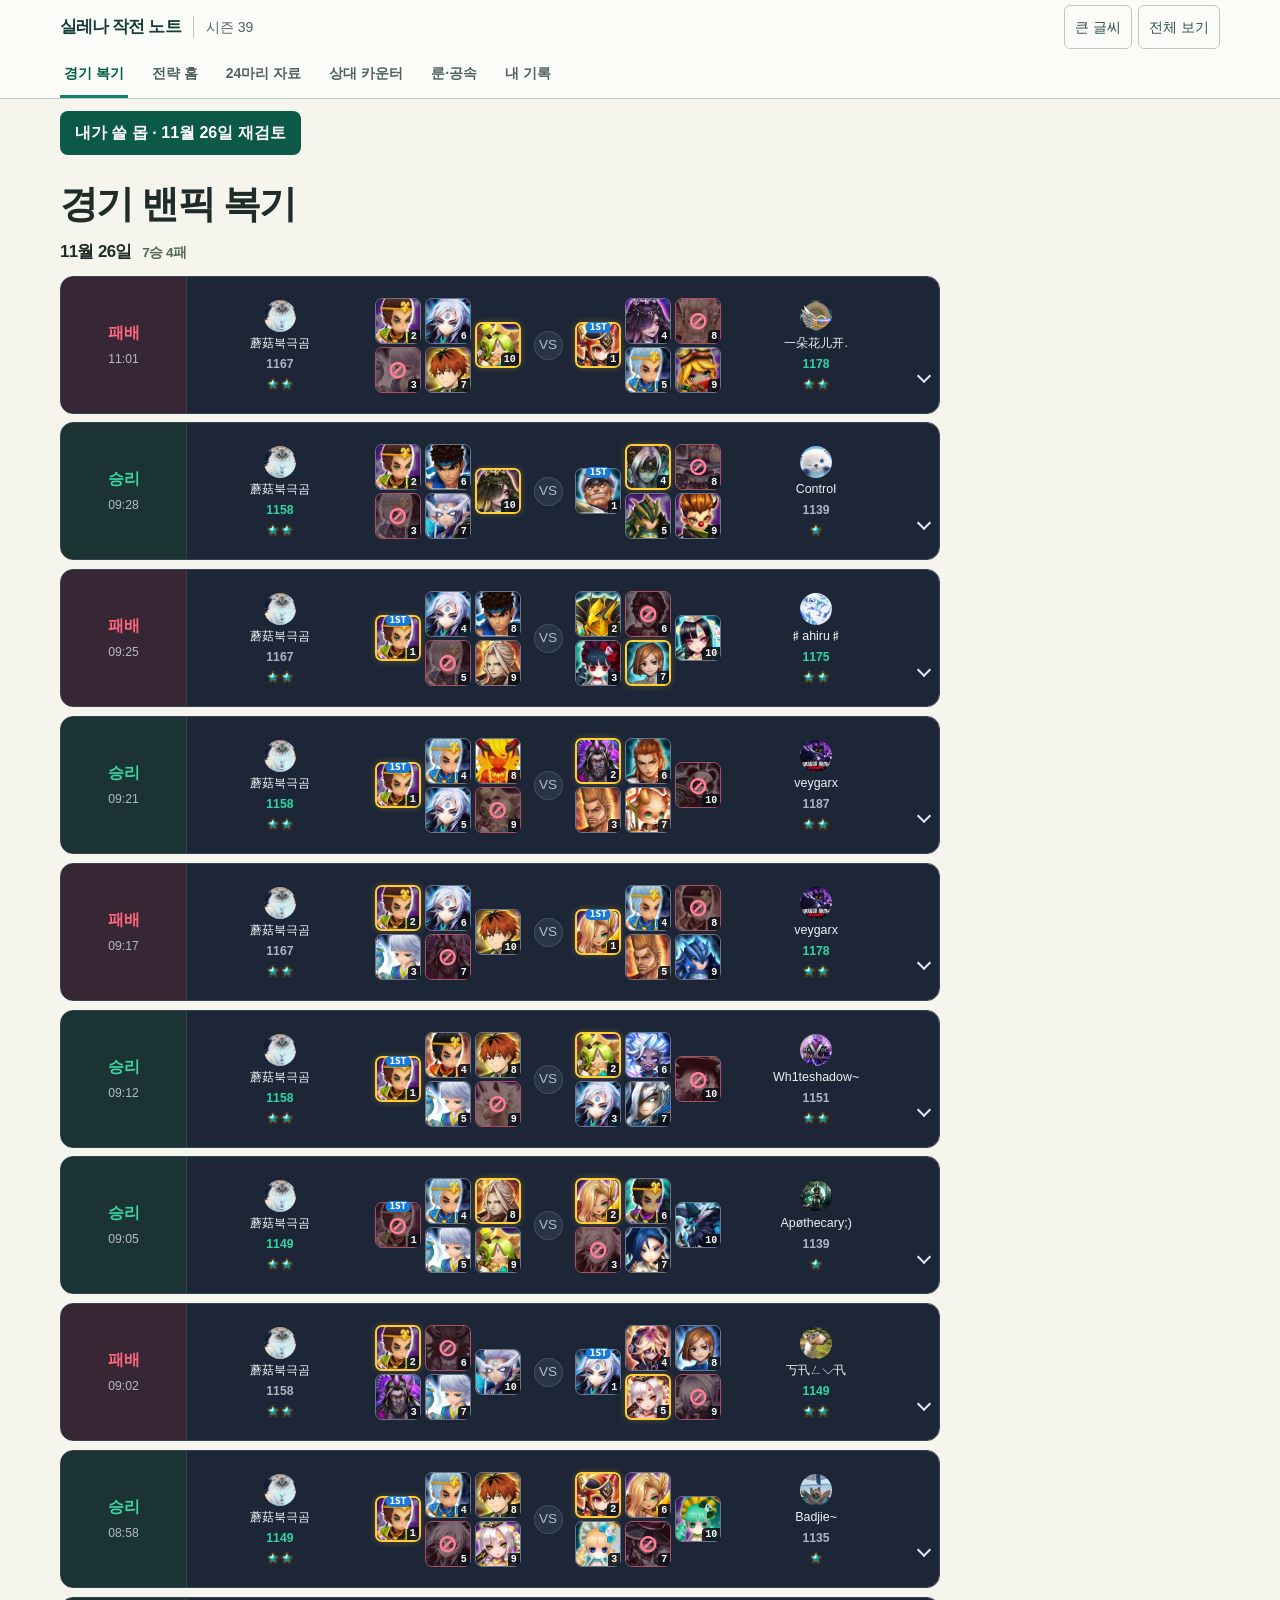
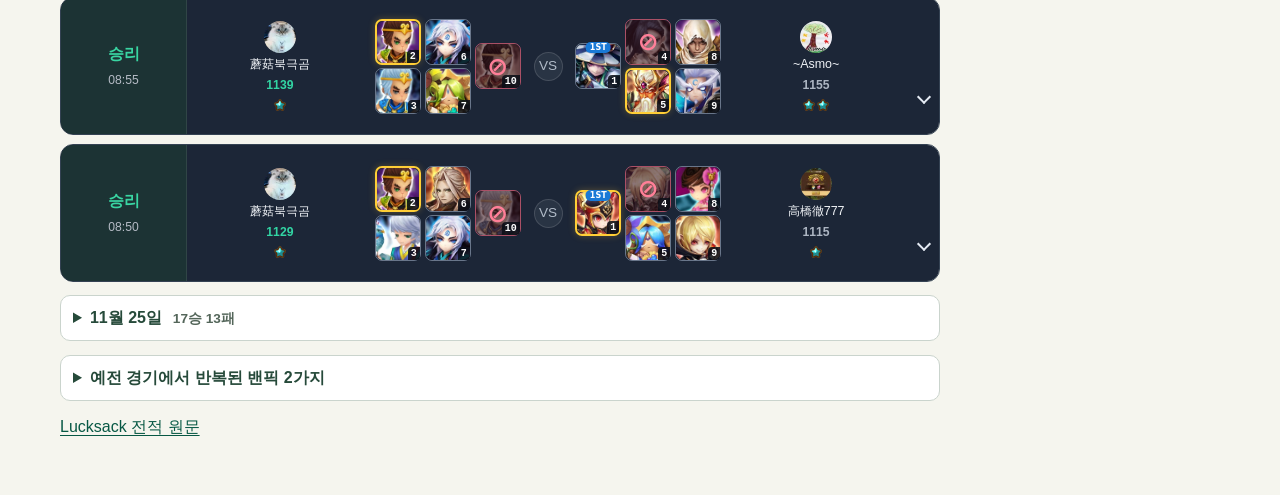
==== index.html @ cde1d87a "Open pick evaluations inline from the match board list" ====
<!DOCTYPE html>
<html lang="ko"><head><meta charset="utf-8"/><meta content="width=device-width,initial-scale=1" name="viewport"/><title>시즌 39 실레나 · 경기 복기와 내가 쓸 몹</title><style>:root{--ink:#202c29;--muted:#53645e;--green:#075844;--paper:#f7f7ef;--line:#d4dfd6;--warm:#a34620;--blue:#245c80;color-scheme:light}
*{box-sizing:border-box}html{scroll-behavior:smooth;scroll-padding-top:70px}body{margin:0;background:var(--paper);color:var(--ink);font:16px/1.64 -apple-system,BlinkMacSystemFont,'Apple SD Gothic Neo','Malgun Gothic',sans-serif;word-break:keep-all;overflow-wrap:anywhere}a{color:var(--green);text-underline-offset:3px}main,.navin{width:min(1160px,94%);margin:auto}nav{position:sticky;top:0;z-index:4;background:#fafbf6f5;border-bottom:1px solid var(--line)}.navin{min-height:52px;display:flex;align-items:center;gap:22px;font-weight:700}.navin a{text-decoration:none}.navin a:first-child{margin-right:auto}header{background:#17392f;color:#f7f8ec;padding:40px max(3vw,calc((100vw - 1160px)/2)) 34px}header .kicker{color:#b9d8c7}.kicker{font-size:.83rem;letter-spacing:.08em;font-weight:750;color:var(--green)}h1{font-size:clamp(2.2rem,5vw,4.6rem);letter-spacing:-.065em;line-height:1.08;margin:14px 0 18px}header p{max-width:800px;color:#e2eee4;margin:0;font-size:1.06rem}.hero{display:flex;flex-wrap:wrap;gap:14px;margin:25px 0 0}.hero a{padding:10px 16px 10px 10px;display:flex;align-items:center;gap:10px;border:1px solid #6a8778;border-radius:12px;color:white;text-decoration:none}.hero small{color:#c5dccb;display:block}.face{width:38px;height:38px;border-radius:8px;background-color:#405c4c;background-size:cover;display:inline-block;flex:0 0 auto;border:1px solid #233e3229}.hero .face,.unithead .face{width:62px;height:62px;border-radius:12px}.unithead{display:flex;gap:14px;align-items:center;margin-bottom:13px}.meta{color:var(--muted);font-size:.9rem}section{padding:34px 0 5px}h2{font-size:clamp(1.65rem,3vw,2.45rem);letter-spacing:-.045em;margin:0 0 7px;line-height:1.3}h3{margin:0;letter-spacing:-.035em;line-height:1.35}p{margin:.38em 0 .75em}.lead{margin:0 0 17px;max-width:950px;color:var(--muted)}.grid{display:grid;grid-template-columns:repeat(2,minmax(0,1fr));gap:13px}.sheet,details.case{background:#fff;border:1px solid var(--line);border-radius:14px;overflow:hidden}.sheet{padding:20px}.flow{display:grid;grid-template-columns:repeat(3,1fr);gap:12px}.flow article{border-top:3px solid #7c9884;padding:12px 10px}.flow p{font-size:.95rem}.chips{display:flex;gap:7px;flex-wrap:wrap}.chip{display:inline-flex;gap:6px;align-items:center;background:#f1f4ed;border-radius:8px;padding:3px 7px 3px 3px;text-decoration:none;color:var(--ink);font-weight:650;font-size:.9rem}.chip .face{width:30px;height:30px}.mrow{padding:10px 0;border-top:1px solid var(--line);display:grid;grid-template-columns:115px 1fr;gap:10px;align-items:start}.mrow strong{font-size:.87rem;color:var(--green)}.mrow span{font-size:.92rem}.research{background:#f2f5f1;color:#40554a;border-radius:8px;padding:11px 13px;margin-top:11px;font-size:.86rem}.research p:last-child{margin-bottom:0}.sources a{margin-right:14px}.group{font-size:1.15rem;margin:20px 0 8px}.tag{display:inline-block;color:var(--green);background:#e4efe5;border-radius:5px;padding:1px 7px;font-size:.78rem;font-weight:700}.load{color:#78502c;background:#f6eddd}.navlist{display:flex;gap:6px;flex-wrap:wrap;margin:12px 0}.loadlist{display:grid;grid-template-columns:repeat(3,minmax(0,1fr));gap:10px}.loadlist article{padding:15px;background:#e9eee5;border-radius:10px}.loadlist p{font-size:.92rem}.filters{display:flex;gap:6px;align-items:center;flex-wrap:wrap;margin:15px 0}.filters button,.filters input{font:inherit;border:1px solid #a4b8aa;border-radius:7px;padding:6px 11px;background:white;color:var(--ink)}.filters button{cursor:pointer}.filters button[aria-pressed=true]{background:var(--green);color:white}.cases{display:grid;gap:9px}.case>summary{padding:15px;cursor:pointer;font-weight:750}.case[open]>summary{background:#e8f1e9}.case .inner{padding:13px 17px}.round{padding:8px 0;border-bottom:1px solid var(--line);display:grid;grid-template-columns:80px 1fr;gap:10px}.round .label{font-weight:750;color:var(--blue);font-size:.83rem}.round.opp .label{color:var(--warm)}.round p{font-size:.94rem;margin:5px 0 0}.banpair{display:grid;grid-template-columns:1fr 1fr;gap:12px;margin-top:13px}.banpair>div{padding:11px;background:#f6f3ed;border-radius:8px}.banpair p,.plan{font-size:.94rem}.surv{color:var(--muted);font-size:.85rem}.case .n{display:inline-block;color:#557165;min-width:28px}.sources{font-size:.86rem}.unit{scroll-margin-top:65px}.end{padding:30px 0 65px}button:focus-visible,summary:focus-visible,a:focus-visible{outline:3px solid #ba632a}#count{font-size:.87em;color:#526259}
@media(max-width:760px){.grid,.flow,.loadlist{grid-template-columns:1fr}.navin{gap:14px;font-size:.83rem}.navin a:first-child{margin-right:0}.mrow{grid-template-columns:76px 1fr}.hero{gap:5px}.hero a{padding:5px;gap:5px;font-size:.83rem}.hero .face{width:38px;height:38px}.hero small{font-size:.67rem}.round{grid-template-columns:55px 1fr;gap:5px}.banpair{grid-template-columns:1fr}.sheet{padding:15px}.case .inner{padding:9px 11px}header{padding:28px 3%}.filters input{width:100%}}
@media print{nav,.filters{display:none}header{background:white;color:black;padding:0}header p,header .kicker,.hero a,.hero small{color:black}body{font-size:10pt;background:white}main{width:100%}.grid{display:block}.sheet,.case{break-inside:avoid;margin-bottom:8px}.case{display:block!important}.round{padding:3px 0}.face{-webkit-print-color-adjust:exact;print-color-adjust:exact}section{break-before:page}a{color:inherit}}
.triobox{border-left:4px solid #9a6b3d;background:#faf5ea;padding:12px 15px;margin:4px 0 14px}.triobox .chips{margin:7px 0}.triobox p{font-size:.85rem;margin:5px 0}.triobox .tag{background:#f0e3cf;color:#68421e}.enemyline{display:block;margin:3px 0 0 28px;font-size:.82rem;font-weight:500;color:#4d625a}.p13811{background-image:url(assets/portraits/5081eaead4084f4072874916a58b3757e99cdf30c398a0eec1c935b6cb1b2f92.webp)}
.p13812{background-image:url(assets/portraits/3904f3d5450138bdfe011b9b3ccab5ee8bd1adc12e3132697a54a6924021ed19.webp)}
.p14034{background-image:url(assets/portraits/f2bd21684368688acf390a84fd1a1f56365b80b9d306ffd5c29b1ac938532916.webp)}
.p14411{background-image:url(assets/portraits/87b82ddf82dd63739bb5ac5f3141edcf9cdfbb8c9980ecca847031339592873e.webp)}
.p14512{background-image:url(assets/portraits/2333972c83523504ff83095886c7cf4139e31ae0908e96929ce6a918833ce406.webp)}
.p14714{background-image:url(assets/portraits/9b4d6077c69322b32f1dc9b0096aff6074775efa42501e3d582c5f3b4c01f68d.webp)}
.p15712{background-image:url(assets/portraits/89aa279b245985c31742a158288b7a06d7e0014c8f19954d289b9d18a5afbcd7.webp)}
.p15713{background-image:url(assets/portraits/38546511892c67faf35f2e2ccba6ffa27662a2b249d3d8392127bb4148831bfe.webp)}
.p15714{background-image:url(assets/portraits/0c2e1dccd828f8d201ebff1e855923e39609c9b40000b6714596d74f1db9f824.webp)}
.p15715{background-image:url(assets/portraits/d33df78003a69be0cc63c0c09ca77b5c5fb2a04eb3c1f015b0eda3ee236d3a78.webp)}
.p16113{background-image:url(assets/portraits/6f3b93a3b7ae2865c56dc31ae0a99936056a8b42f184d5c6ba88fdae30eead17.webp)}
.p16312{background-image:url(assets/portraits/337289d458bda336d2946944b989cd12bf0f93877ed42010189f3c7d34a20ebb.webp)}
.p16612{background-image:url(assets/portraits/652e521d5e234e468c36c516cf3050a19cad801732c644fc0a5de39c3fb944a2.webp)}
.p16613{background-image:url(assets/portraits/dd6c7b8415b7d42520c969ec498ed7c2cfabc60f476b2c3d3d8928cc570c0c13.webp)}
.p16811{background-image:url(assets/portraits/fe96dbcef935d5f52e20fbae0be6c513b384606e79e5366f3c57d9d6eee6671c.webp)}
.p16812{background-image:url(assets/portraits/82c1a0b26c988f865bbc26c54f342fb3649a75d1fd961a0f7b7f3f686b354ebf.webp)}
.p16813{background-image:url(assets/portraits/99c2173e7b5901ec2c5f264894dfa4cc4b9bf27380ff4602f92ad59d47f158aa.webp)}
.p17012{background-image:url(assets/portraits/0db12c797ad148a1e66134f17eaad167f3a6abfa8bb43aa1d5f0de78c2d8b822.webp)}
.p17411{background-image:url(assets/portraits/6528e3ef23036f9b8450407125f603a7c6188f35fe7dcd14c0c7ea79bede8962.webp)}
.p17913{background-image:url(assets/portraits/58ec792c02a007976b58de3225c96da7c53ac44359102e7e4078bf6f5941c2bd.webp)}
.p18611{background-image:url(assets/portraits/a56fce0275119de731c1efad571ea1219fe692d8ca387f029ecffdaf8ae51e75.webp)}
.p18612{background-image:url(assets/portraits/4c827b428e3583f309c005319f11caeae1e8aa6f9fb691eef16f03a2d2e94c20.webp)}
.p18913{background-image:url(assets/portraits/b5767ca42cc394cf89b6b9ee7ed25b0c5ae63bf2c9ecd878c77dc36cbd5cb53d.webp)}
.p19212{background-image:url(assets/portraits/c5276ae622fe7d66e693d2630bbcb8353ac5a3462359251e449a915b945e8616.webp)}
.p19712{background-image:url(assets/portraits/6d5db8f5e56e503449f61cd3ad020c0af3c2e5b59436828647db7d1eedae70f9.webp)}
.p19713{background-image:url(assets/portraits/5ff9f6288ca0b95eb0d4d694020a4bfe7bdb6297bfff18700370cf9df140cae4.webp)}
.p20512{background-image:url(assets/portraits/fb7f27dee049cbf9bfbf9c322da12bdc008644bd6018b4da2e0b301f922583af.webp)}
.p20513{background-image:url(assets/portraits/2f3050446b5968c65de734b6f7a61a8bea3a4f0ccfe1c5bdca43036178207f30.webp)}
.p20614{background-image:url(assets/portraits/aac30840fcad4d0f447c24a1281675549f394072baefb9dae61f1c26ce66f549.webp)}
.p21113{background-image:url(assets/portraits/0c06920e969913065dc55193d5ecac5c1299a0d18141a07424b3a0df4a9d41c3.webp)}
.p21211{background-image:url(assets/portraits/8484e2e25e59e4dc070ce81b3f5e4e40b47d5450bb531778b43897b9e5f8f0ea.webp)}
.p21213{background-image:url(assets/portraits/24cb6d0967e21475374a59410d47820cbe139033a7beeaf4b66690ad2e9c8909.webp)}
.p21311{background-image:url(assets/portraits/967391c9dd60fc9812ee1e8aa5858b40869e6c6416adc3aaf51d8529e8b73f12.webp)}
.p21413{background-image:url(assets/portraits/c9f436a72d0232eb6f9e51c7de9a281c2d47fbd00319f287aa17327b80f479db.webp)}
.p21811{background-image:url(assets/portraits/30899fe032bfa0d155623ba93f120d1aa219c276a652f127a5fcbbfe9c287e20.webp)}
.p22611{background-image:url(assets/portraits/4dfce026d87576c47bfb9f7f4bc28eb8954cc1dcd328cc6eb54e1dff1cfbb9a6.webp)}
.p23512{background-image:url(assets/portraits/73bbce64fe7b95dc5bb1a226eef4bdb23b5030d1990d25c58dd71307a63a6864.webp)}
.p23711{background-image:url(assets/portraits/e1326f1d9d38b106250792785417b2d05f7625e747ed879a2c62cd19972e9066.webp)}
.p24511{background-image:url(assets/portraits/a6510b15a3f877fdafea59af6183e13a41dea2335819fdbe6245b8aacc55e0b7.webp)}
.p24512{background-image:url(assets/portraits/65d83af755a2c333e9d41a1bd816df2a79515266eb364cda018662fde835545a.webp)}
.p24713{background-image:url(assets/portraits/d8fc4dcf8d803f75680dea5b91294022f3fe7bf2e9bd65e22f71bb03d426ec34.webp)}
.p24714{background-image:url(assets/portraits/158f5496bc555c924d7e36690160415d0813b233b9f6764488761e18b55b218d.webp)}
.p25012{background-image:url(assets/portraits/a2723c75fc3ba0ab7e4ae1212d292323e53d73a8d88acb35faedb3c56d763238.webp)}
.p25312{background-image:url(assets/portraits/e58e79f5d1c50e8af464848c98dc1376c6aede84ffac4ca3262abedced2fc739.webp)}
.p25313{background-image:url(assets/portraits/62b18b57d9ca00f80db62252cc4f6aa1955a197a71d9fdc51bf1ab6a8bd3d750.webp)}
.p25612{background-image:url(assets/portraits/b44d58598ef43768045e2eda955ffad754e1f9eea6c24c0c6d4bafa2385e5e0b.webp)}
.p25613{background-image:url(assets/portraits/f2806362ba4987fad93e5ae9764bbc82a8c559161bedc88acc30cd8c6f3fc55a.webp)}
.p25713{background-image:url(assets/portraits/b9e6282960f1ca5e942ae586bfdd368a42d76fb79dde668d1d4751c964218a29.webp)}
.p26112{background-image:url(assets/portraits/f2b4c9589788c67273289231dcdfb37e9e90838736fc052b3a67976bf841d170.webp)}
.p26113{background-image:url(assets/portraits/7751cb448af0c11deac05314ce385d5f78df2d0eb5d8df23bc0b34586e4ca592.webp)}
.p26114{background-image:url(assets/portraits/782224c374f0f2c0185deb3042f2671fce65c43c870f6c31c2628799775a22a1.webp)}
.p26811{background-image:url(assets/portraits/d8b5274220bbec55d4712acb6659481d33a98780eb107fab1d764a37c810ec8f.webp)}
.p26813{background-image:url(assets/portraits/7df66ee47aaa14f643276a8718f82a26b9b1ab69a91b176918c3b7350b814085.webp)}
.p27211{background-image:url(assets/portraits/f14e2ef864ae0137fc1547ec55d7981f09d5e8cea94398e3c232467ad0b46973.webp)}
.p28613{background-image:url(assets/portraits/5b7bdda17d22fbedf0d202d76ec05c5e23aa48f9befec44c44924a43fb42a848.webp)}
.p28915{background-image:url(assets/portraits/19e4354f60b6fdfa6a8f7da4c5279f87328c2f79d90796a003ef27dbb6802096.webp)}
.p29111{background-image:url(assets/portraits/56c0d9922a16d8e5f3a43e159904b17f5a4b34e7fd61447ed1aa879d12c6dec4.webp)}
.p30512{background-image:url(assets/portraits/8a9c6df625f69bd301f4254cf4d30e06ac07e9a9d2cbeea7f06fdb2a7f214446.webp)}
.p30713{background-image:url(assets/portraits/f378d8dd6b878937662d84748f2e2bf65e8389038d157ac624c5e2e8a1e685f3.webp)}
.p31311{background-image:url(assets/portraits/f3a8ec3c1634171e5403d707415104d9b946bb319cfdb6ee38f30000a7cf091e.webp)}
.p33312{background-image:url(assets/portraits/3f73e1b643391810149c641aaecdcaba59451c7432e1bb8ffb269e9a58c14eb6.webp)}
.p35913{background-image:url(assets/portraits/65ac0c9c1d9261c52afd1d8409480262abf0ecaa78785105f742897a83e3d2d6.webp)}
.p34712{background-image:url(assets/portraits/8d6e9eb7a4c56b5597d06f6c4835aa8689d0b50059c1251195f953f2381d1bdf.webp)} .usage-verified{font-size:.92rem;font-weight:650}.usage-scroll{overflow-x:auto}.usage-scroll table{border-collapse:collapse;width:100%;font-size:.92rem}.usage-scroll td,.usage-scroll th{text-align:left;padding:.45rem .6rem;border-bottom:1px solid #8885;white-space:nowrap}.usage-scroll td a{display:inline-flex;align-items:center;gap:.45rem}.usage-scroll .face{width:32px;height:32px;min-width:32px}.usage-scroll th{font-weight:700}.p16611{background-image:url(assets/portraits/e1d195b843487c008090da8949873e29147fa5eb69e9d69477161fe76683a092.webp)}.p27214{background-image:url(assets/portraits/ff64134286d7c8e69e6b59fbae8f9aeadff1b998d8422c3c4d75a49e1bd08fbd.webp)}.p28112{background-image:url(assets/portraits/9c5013cb415ffcdae8df7cc27e92ed73b66093f26a60532d64738e59391639d4.webp)}.p25311{background-image:url(assets/portraits/e23fc2457c211b77d4dd43742f64d9378eed357caa935d158470728799957ac2.webp)}.p25011{background-image:url(assets/portraits/ae2c3e90ce5142fad7e318e45e2a61a1f19c2c2e604e6fa91a8fb5377f800db2.webp)}.p21513{background-image:url(assets/portraits/80bc53a2876bc3a9538646dd27194f075ccf071bab99b2ffc8b21a8ec66fde39.webp)}.p23115{background-image:url(assets/portraits/db4218bd8d25415e66499f23e2d2e02d6c362e4941963d8898b351a93a7c6345.webp)}.p31313{background-image:url(assets/portraits/643c1bd5181dac8ccb1fde5ad741c942d1afd1000d1b783cc9316b4052eb5b6e.webp)}.p25211{background-image:url(assets/portraits/efe5b6a7470617ee8f7e6e0d43e3bbdf79dba08f03cf294c550ee8243e059b0e.webp)}.p25712{background-image:url(assets/portraits/a395119e9a5fab32cc88e368a872265c32ab468349b4d8483044989f6d2b2bb0.webp)}.p27513{background-image:url(assets/portraits/c014197155a78e763af2c788d4d59b7347023dafdf90cae7bff7d8e8672ae6d0.webp)}.p34411{background-image:url(assets/portraits/8c5928d41228e1470a2688c8cd9d79e9478670fe63d36c95ecc33559c07a0e88.webp)}.p25013{background-image:url(assets/portraits/02dc655fe5ef07fa4e0968923da8e9d75c1b58bad450fe28a797d08f9c357d62.webp)}.p21012{background-image:url(assets/portraits/a208f27d4c4a11b63234c5c8bd416fcdb69ede35dc31563c7310ca9b98c18989.webp)}.p34611{background-image:url(assets/portraits/0d2222419dff8eab86b12daa2ee5e5c1cb66a60540c61c902b3a4301ac3f7c33.webp)}.p25614{background-image:url(assets/portraits/8aed3a344651844f2273e1fc045dd08bd505937897f5595a67d25ea0bc5622ab.webp)}.p23111{background-image:url(assets/portraits/61432cd36e023f181b20278c26d8745d7cf7aced513ae0a195f63436b18c123a.webp)}.p13515{background-image:url(assets/portraits/71ff5762f24a5b1dec4966fea61ae5d27b0edcdb803fbf960cac6f62ae34a03e.webp)}.p19415{background-image:url(assets/portraits/6a1154b3d39d2309ade08f9152f81736528fe464dedf01850dc5f687c77c7592.webp)}.p23712{background-image:url(assets/portraits/6fbd7d165246dabd2c7db85f5a7de603efa8a8674dd4d00d5563b5d49c83b4ce.webp)}.p16111{background-image:url(assets/portraits/fbdc191d992627ec362072b252555023d5e659fb6321d37f14e43fce946f5865.webp)}.p32112{background-image:url(assets/portraits/5704f2ad70fa9c7164e345ad5fa93a78f41ee377f552959d176375148b83b560.webp)}.p25715{background-image:url(assets/portraits/a445092af6b31342983dc2f4b5209b02d9d7a6b9662638d3a80fb7ae0c8ff028.webp)}.p27715{background-image:url(assets/portraits/396aefe7a087bbf20bceabae46fb049982f37a7db7643a70c9dbca69e73b4fd8.webp)}.p31315{background-image:url(assets/portraits/aae7c490cd40faf5262472ba6b22058461cfd8f7820cd356c2327ce1178a8494.webp)}.p22913{background-image:url(assets/portraits/b4f9fff98fd3b2f2d009bce8c6678bd224c28966d38796573dfbf5bb0654d229.webp)}.p30613{background-image:url(assets/portraits/eefc9a367817816da59ca9f77e3609ec83a508aad9d99ea16dd470fac06692b0.webp)}.p30911{background-image:url(assets/portraits/a040f5921d6d1a3d11cff1206a2eda427d8a1363afafaafabd3123d11f0b1b15.webp)}.p22211{background-image:url(assets/portraits/6be8d9d8a6b6b396e273ab87c81142e6f5ab879d600e75b8099e038aa49d9634.webp)}.p11615{background-image:url(assets/portraits/f8e665e5d2ae6b343fe2bb56cadcea8de588ec4dc6a5fc9dc45ab10c76d3a294.webp)}.p32211{background-image:url(assets/portraits/7640e20e231bdaed358970a6228ed4946d0f7e1dc444be18a692459c677f41bd.webp)}.p21115{background-image:url(assets/portraits/7317773bc66111210dd6eba45d59170cc17fd3471b3feccf38fd8033d56b5e47.webp)}.p26815{background-image:url(assets/portraits/078138799620d5bfffd671e9d8fa4e678ecfe8b4cabbf8afdb588cc6b7c21103.webp)}.p16815{background-image:url(assets/portraits/9a52c055f34bb1011eef25faba36acbea6f1251918fa5182549eeb4a0a9a311c.webp)}.p32913{background-image:url(assets/portraits/4efb553308b7ddd2d2c1cea66e9ad0a88fdbb85c24f5ff21e31e8881810a575f.webp)}.p21111{background-image:url(assets/portraits/c0fc072f698c90f48101e7faa5664199d6d357a510418e18ef0934b8830f9d0f.webp)}.p14712{background-image:url(assets/portraits/cf2b0bb7cef5a137e162e85366c886f9a4b4f7180e41721e127f6cb80b431c9a.webp)}.p19912{background-image:url(assets/portraits/489fb1783aa68d34b4f427ac2b94a7c89feea5087b4aba6dcd4248ad820e06e6.webp)}.p19215{background-image:url(assets/portraits/58009411840f1ee11ae37d3e4f33098426122b7f22181eb405af124d3bec9422.webp)}.p23514{background-image:url(assets/portraits/7746a88d7c82fd90e56516c2bf2d0a68a9540ebb29ac93b83d1592f46e359e96.webp)}.p27714{background-image:url(assets/portraits/e2a5269343f8de2f3ac17b051123ce28f258018ce4edfce659a0b0f6f99b6657.webp)}.p27512{background-image:url(assets/portraits/05c6031d0d1b04ad490700c9aff2d8cd3ed248391754e96875377ae259d3fd3d.webp)}.p14413{background-image:url(assets/portraits/d1d1875d9fcb245dd5a0b4863cf3758d6e889fe03139824ec6c03156179b3799.webp)}.p14414{background-image:url(assets/portraits/2aa01979bc8b9b6d6b9dd3742b40d7705425c4d70a636ad0aa81fcff1fc3a8fc.webp)}.p14615{background-image:url(assets/portraits/4c4de61c64fc32b665c30d8771c9bf01c14ff1ec7a535c2da3ac1e70c75f415a.webp)}.p16114{background-image:url(assets/portraits/ddb8237cca0874a41d030b78f74804cc4c1a9114f109513d9c5f409ca6a80e2b.webp)}.p16214{background-image:url(assets/portraits/195a5b1682d6d0908fb557bd3438da5a84aa446c3be36f76b304dd6491487719.webp)}.p16614{background-image:url(assets/portraits/453f720f7aacc6b6333fd64691614de9f7c2006d897e5f00aa7ae42a76000e6c.webp)}.p16615{background-image:url(assets/portraits/a296d66829b9b4e6d8c6e3e6931143cf8e856fdc46d357c9b75a169c2e02d0b3.webp)}.p17014{background-image:url(assets/portraits/b3f4d6a9f877adcc44de9b4dcbc920d9cac0fe00ad8910f6e178b9d5bc6d035b.webp)}.p17015{background-image:url(assets/portraits/06e86c55d336b4fe3009db672f26741ea7c2a591098ca76a2331feeb8e6fabb3.webp)}.p17315{background-image:url(assets/portraits/8f19a5c119412867c80c94527aa4b7a5bf9a9089572040e1ee8019672b478aa1.webp)}.p18314{background-image:url(assets/portraits/b6d9361784c001fb860742d023854ab7878628df6b174dae64e5229935634dc0.webp)}.p18315{background-image:url(assets/portraits/ee3bb572027dbfd312feeb8e9724626c9734851089f03bd2a02899fde7ee0b21.webp)}.p18614{background-image:url(assets/portraits/5e2e6e01fff6957a178b609978ad68b779c463b1d96591b8b71ae42bb012b1ed.webp)}.p20515{background-image:url(assets/portraits/a96e1d20825d6b59c162f8d283f6e1edd9ef2d3d96dc0e2c582421e4783a5a3e.webp)}.p21415{background-image:url(assets/portraits/a852d75f2936c8585580df260bcae7d170680fd21105e30a6031ad8595ce6b61.webp)}.p21512{background-image:url(assets/portraits/bf4e936fc8b7420243e87ad5e51c86c997ea04aba9064a7fa19f64cfa8a00242.webp)}.p22213{background-image:url(assets/portraits/8d122d278ef797900df461e3e1e87c80eb40df0cf32f4514af48a20f0511c7e8.webp)}.p22915{background-image:url(assets/portraits/dc7dc5afe88f69f5f53f583a30326f942c6bbfa4075ef4b9c243fa7bbe4d7b99.webp)}.p24212{background-image:url(assets/portraits/b3e42b46ce49e65adb13bc0af42fdf24b753cb8edfe8e7b747fc117a19125b4e.webp)}.p24213{background-image:url(assets/portraits/52334969dff6892c9d922a5c158496743e1589b8146288618dba7eea096be09c.webp)}.p24214{background-image:url(assets/portraits/06ea28904e66394bdd08dcd9758e73f6c08d188c63d9d0bea02d977e7444b5c7.webp)}.p25014{background-image:url(assets/portraits/42ceb5d744c303845452c10f95fdb828611dcc95a8ae017364d430a08860c081.webp)}.p25015{background-image:url(assets/portraits/64c895e381a4a856d02e3b3f5fabe040d6f928b2969451a7076073019b0c8d0e.webp)}.p26311{background-image:url(assets/portraits/32ada59836ababc29ba42e2d7128eefeae1fa124f3bec460988195c1acdcd2a5.webp)}.p26315{background-image:url(assets/portraits/719a2210d4425818af3bc5fca41a1c40496e8baba5ac2714ae3a550041dc09e3.webp)}.p27612{background-image:url(assets/portraits/34a26773a12b05ec71b39507b5fec2edcae9ef37c2f1467affc90042212b5877.webp)}.p27711{background-image:url(assets/portraits/37bb38e97fa816dd585b7a4d771acb963f11a8975397626bd08e5fa9b85d6a23.webp)}.p28315{background-image:url(assets/portraits/c3c2ac4655eb377bd39b42c75dac0dc0eaa467c686a2a5f775dd4ea3da3bae45.webp)}.p28611{background-image:url(assets/portraits/dec092938190b751e3e0df16ae7b79ef8a8e24ccc0e546c843cb567fbd22683c.webp)}.p29112{background-image:url(assets/portraits/7fee7a314f517d97f5ade6dfcf3b55c68ec9434b03201ba1e7d711ccfbce9cdf.webp)}.p29115{background-image:url(assets/portraits/7be030916a6303f1ce6ec4a0d027ab6ebd3e9a68b7c013bcbc44c9f05464a848.webp)}.p29412{background-image:url(assets/portraits/9b15d011c2e0cf9f535b0865cc405af1483505d9cafdf9b16192f4328fd4fd53.webp)}.p30012{background-image:url(assets/portraits/3f2f3e845e995883301cc41b24344d7897ec9cbb61b79735f7eb93372db221df.webp)}.p30014{background-image:url(assets/portraits/884015235eeff867104d493166b8c0dd5a3ea11481d54a0cdf6d07b5fc73f96f.webp)}.p30313{background-image:url(assets/portraits/81dfe7670768d6f3983495c2f4af0c19f2285e60571e8295dbf38dd78d802741.webp)}.p30314{background-image:url(assets/portraits/20bd08ff571fb4ac2f1179aa73a5ac8f8d3cedc1a681b1dc49960214a4609812.webp)}.p30515{background-image:url(assets/portraits/cba6011a6ae5b40518711e30b42e3ec3754ca4411074560726460adf5d5e442a.webp)}.p30614{background-image:url(assets/portraits/ca1b75883923b9e423daf40890a308c26ba855cced7c32b2d9e31ea2633271ae.webp)}.p31314{background-image:url(assets/portraits/a1e52da24ea4d58f056afcf0baab6ce282a1f981a787e0bfd170e102ee78e47f.webp)}.p31915{background-image:url(assets/portraits/cc61423f547729f63dae8bd905727d5e6eab9d13455e2810028379509283b286.webp)}.p32314{background-image:url(assets/portraits/1e427b415e6a158979be048d8b1c7d6a085d5b9986ebfc0b3d7a22c1d8a02164.webp)}.p33214{background-image:url(assets/portraits/3cc8311a763aa2b5583f41878512405a2069d0418daa3b5ce89039c2945e45ba.webp)}.p34412{background-image:url(assets/portraits/34db030af755bfde988d56e63e2dd30cc508821e413fe6396435059ad394fa79.webp)}.p34414{background-image:url(assets/portraits/51a4ea471bfaae1fa712a8a7b278675c2c56b3650cb575910cbf6c56d13cd636.webp)}.p34714{background-image:url(assets/portraits/5eb632e0a6e3ee51727334441de4003bdf5ef7b5722d259e3aade18fdd396ca3.webp)}.p35714{background-image:url(assets/portraits/b5654ffeb778052b33a9bb1f1fc40b12e1a37f31f4dceaf17e6f03bf0b690fa3.webp)}.p35915{background-image:url(assets/portraits/ffb5961ab350b1c735ad18caac35557ca2e1357dfe69266c3e56a0177d087a80.webp)}.p23713{background-image:url(assets/portraits/440d043183691563012b5ad6d594530bdcd1e5af848dd3fc0ab448ccbe3cf087.webp)}.p16112{background-image:url(assets/portraits/c0739dd887986d2da323c613da9e0935ed548416d7c35abb55c7cc2902e02f54.webp)}.p21114{background-image:url(assets/portraits/af96fb4aa36957ec5ca01d7da56817aa6e40456ff22133b5260099ae2bc47b80.webp)}.counter-target{border-top:1px solid #bbcfc8;padding-top:.7em;margin:.7em 0}.counter-target .chips{margin:.45em 0}.counter-target summary{cursor:pointer}.p13413{background-image:url(assets/portraits/e06eda087df0600752f942e18a7245b47854eec72969cec515edca5cadeb0741.webp)}.p13814{background-image:url(assets/portraits/7d3a7d99824334d9a3d0fe45a20a9fb03324441a607f0ff10f87c3f763cf3484.webp)}.p14611{background-image:url(assets/portraits/fc9101af689e14318f350a38380ad102fd67effe268e5674b858e1217661e547.webp)}.p14612{background-image:url(assets/portraits/57d9b5a010bd1b9cab795561da1a2810d50d117565c6cab06ed18b254ea1ffda.webp)}.p14614{background-image:url(assets/portraits/25a327d120bac8504ce9c5d88c79084d27750f4ded6d8d393f86754471c5fc73.webp)}.p14715{background-image:url(assets/portraits/9cc50fa0e2d8027b21c1c450417f32f22479a2c5352370f14e6b53ed7212a29a.webp)}.p16115{background-image:url(assets/portraits/f4b1df16bc43e7c01ba114a7f2b5b5c51203006bdaada324f750a701520a756e.webp)}.p19214{background-image:url(assets/portraits/264f76714f732285787684d30885d5d0180f8853425d58e8b7bdde3419c6b1aa.webp)}.p21112{background-image:url(assets/portraits/8d1a20c2ca7e287a33ca2863ff3773d842e71834cfc8479761e7f6fc6ae7b94c.webp)}.p21215{background-image:url(assets/portraits/6614382591f3189e72d15f2fc48452b04782eee8b5b5bb5cb17af7cf4056b987.webp)}.p22214{background-image:url(assets/portraits/c465e3dd2c4c2074a8c44fe52dd76a2a7a5016dd4dfa124f3ef7a1c32edef26f.webp)}.p23114{background-image:url(assets/portraits/5ce0f94600177b7337af3d4a7bb2ad06b00d678a43549b7553c29d84471b919b.webp)}.p24011{background-image:url(assets/portraits/9401ce6e534a5cec7615a85760f423d4803c9cd1800d372f7955348446ffaecc.webp)}.p25212{background-image:url(assets/portraits/0a924ffd9e6465532883fdf5d42478f699c40fa0e709119cf7a063b82cd895ba.webp)}.p25615{background-image:url(assets/portraits/051bd6688a45d577a58ece694d7aa181ed9db30298651515c383a493ef9fb40e.webp)}.p26111{background-image:url(assets/portraits/b72734fa2901a8c2756b2c153bfd66cdb610e11dd8d22579f936e20bd41dfced.webp)}.p26313{background-image:url(assets/portraits/5242f75d912c16a66926d4c9224e524a64b375de98da49630fccef25aa94f50e.webp)}.p26413{background-image:url(assets/portraits/ac4cc87db64a0f464447899e0451ba73b43e729b9f2988ffaefcd9ab06f68d8b.webp)}.p27212{background-image:url(assets/portraits/d7a700682e6794bc93c293b8618c0b14fc4a3726768b597321d8fb94826c479f.webp)}.p27615{background-image:url(assets/portraits/ce8d18056d03d8f3549b415a70ecfa1066cc077a3a686caf9d7eba6a436b1d27.webp)}.p28311{background-image:url(assets/portraits/c09cddfa705c8110a1f914e5dc1dd0696aff6eaa6cfee722299ac87f69be17de.webp)}.p29114{background-image:url(assets/portraits/9f64ad0b6676a60a77d5e1b201966a42218510af10395f985f4da0301d87c11b.webp)}.p30611{background-image:url(assets/portraits/6e30c371f0df3cd9457b5898c6bf059424ccaed24659459d9de5918be9a33566.webp)}.p31814{background-image:url(assets/portraits/193909e560563a08702cd47a37e897374d785b05c055cd8bb6221789c7756613.webp)}.p32213{background-image:url(assets/portraits/9a6451196459f6acd7f73e62faa72ef7ef69450ecf579293f06db5a78ad76a42.webp)}.p32215{background-image:url(assets/portraits/725b1d530749cc4d7e4c63852b71c7aac43451d8dccc5639a478d8a913d7c0b8.webp)}.p32315{background-image:url(assets/portraits/c39e959e5085795a2e934ff404100f700e2661f1336f6163d4b4094235145e73.webp)}.p33411{background-image:url(assets/portraits/b6f9f729742cec569b1e8ba3e506cf915bc0a5d44c7fb2ca7ef251efdc8d8bd8.webp)}.p34211{background-image:url(assets/portraits/74a212006e62f6420541d3e70942894fd418fe58358a1f71e1fe1370940d35dd.webp)}.p34615{background-image:url(assets/portraits/1d87d264d56ef081c8ad89a4925a495c6576f416991726ee2a5f0eb9f1645381.webp)}.p35511{background-image:url(assets/portraits/d2fb902390585bc0d238789a7e533c5da4fb8914d46bd34b2099d3ce8a0600e7.webp)}.p35711{background-image:url(assets/portraits/70803232a18adccc19d259fb4dfa8d994e9021fe60e7a676b0f598690b72a66a.webp)}.p36513{background-image:url(assets/portraits/c0780273610d88023337c643986333d3e10bc2ceb9e42c626d9ff95e8f387a31.webp)}.opener-kit,.opener-calls{margin:.5em 0;padding-left:1.2em}.opener-calls>li{margin:.7em 0}.opener-calls .chips{margin:.3em 0}.opener-calls p{margin:.2em 0}.opener-script{border-top:1px solid #bbcfc8;padding-top:.6em}
</style><style>.speed-controls{display:grid;grid-template-columns:repeat(2,minmax(0,1fr));gap:.65rem 1rem}.speed-controls label{display:grid;gap:.25rem;color:#273f35;font-weight:650;font-size:.91rem}.speed-controls label.wide{grid-column:1/-1}.speed-controls input,.speed-controls select{font:inherit;min-width:0;width:100%;padding:.44rem;border:1px solid #9aaea2;border-radius:5px;background:#fff;color:#19352a}.speed-controls label.check{display:flex;align-items:center;gap:.5rem}.speed-controls input[type=checkbox]{width:1rem;height:1rem;accent-color:#207951}.speed-verdict{border-left:4px solid #39815f;background:#e9f1e9;margin:1rem 0;padding:1rem 1.2rem}.speed-verdict b{font-size:1.14rem}.speed-verdict p{margin:.25rem 0 0}.speed-help{margin-top:1rem;padding:.75rem 1rem;border:1px solid var(--line);border-radius:8px;background:#fff}.speed-help summary{font-weight:650;cursor:pointer}.speed-help p{margin:.6rem 0}.point-row{display:flex;align-items:center;gap:.7rem}.point-row>.face{width:46px;height:46px}.combat-proof{font-size:.91rem;color:#355143}.speed-lead{font-size:.88rem;color:#245641;margin:.15rem 0 .65rem}.rta-contact .sheet p{margin-top:.65em}.speed-table{overflow-x:auto}.speed-table table{border-collapse:collapse;width:100%}.speed-table th,.speed-table td{text-align:left;padding:.58rem .7rem;border-bottom:1px solid var(--line)}.speed-table th{font-size:.84rem;color:#4b5e51}.speed-table td:first-child{font-weight:650}.speed-controls small,.speed-help small{font-weight:400;color:var(--muted)}
 .navin{gap:clamp(8px,1.35vw,20px)}@media(max-width:760px){.navin{flex-wrap:wrap;padding:5px 0;min-height:38px;gap:3px 12px}.navin a{font-size:.82rem}.navin a:first-child{margin-right:0}}.account-highlight{font-size:.98rem!important;border-top:1px solid #bad2c2;padding-top:.65rem;margin-top:1rem!important}.account-highlight a{color:inherit;text-decoration:underline}.hist-display{margin:1rem 0;padding:.75rem 1rem;background:#eef3ee;border-left:3px solid #39815f}.hist-display .chips{margin:.35rem 0;align-items:center}.hist-display .chips strong{margin-left:.35rem}.hist-display p{margin:.3rem 0}#opening-response{border:1px solid #608477;background:#edf6ed;border-radius:.5rem;padding:.4rem 1rem;margin-top:.8rem}#opening-response[hidden]{display:none}#opening-response .response-change{color:#344b41}.mini-rounds{display:grid;grid-template-columns:repeat(2,minmax(0,1fr));gap:0 .75rem;margin:.65rem 0}.mini-rounds>div{padding:.35rem 0;border-bottom:1px solid #d8e3d9}.mini-rounds .chips{margin:.25rem 0}.mini-rounds small{font-weight:700;color:#365744}@media(max-width:540px){.mini-rounds{grid-template-columns:1fr}}.opening-line{border-top:1px solid #9daa94;margin-top:1rem;padding-top:.65rem}.opening-line .chips{margin:.4rem 0}.opening-line p{margin:.3rem 0!important;font-size:.95rem!important}.unit-more>summary{cursor:pointer;color:#28593d;font-weight:650;margin:.45rem 0}.unit-more[open]>summary{margin-bottom:.6rem}#gear-expand{font:inherit;border:1px solid #607e68;border-radius:5px;padding:.35rem .7rem;background:#eef3ee;color:#214a35;cursor:pointer}.kit-panel{margin:.5rem 0;padding:.5rem .65rem;border:1px solid #bacbbf;border-radius:6px}.kit-panel>summary{font-weight:650;cursor:pointer}.kit-panel [data-skill-id]{border-top:1px solid #dbe5df;padding-top:.4rem;margin-top:.4rem}.kit-panel p{margin:.15rem 0 .35rem}.mid-review{margin:.75rem 0}.mid-review details{margin:.65rem 0}.mid-review summary{cursor:pointer;font-weight:650}#leader-illustration{box-sizing:border-box;background:#183c36;color:#fff;border-radius:10px;margin:.7rem 0;padding:1rem 1.2rem}#leader-illustration figcaption{font-size:1.32rem;font-weight:bold}#leader-illustration>p{color:#d0e1d9;font-size:.9rem;margin:.25rem 0 .7rem}.leader-line{display:grid;grid-template-columns:minmax(0,.9fr) minmax(0,1.6fr);align-items:center;gap:.5rem;padding:.45rem 0;border-top:1px solid #4c7167}.leader-from strong{font-size:.85rem;color:#ffe3a1}.leader-line .chip{background:transparent;color:#fff;border:0;display:flex;flex-direction:column;padding:.15rem;font-size:.76rem;gap:.2rem}.leader-line .chip .face{width:42px;height:42px}.leader-from>.chips,.leader-to>.chips{margin:0;display:flex;align-items:center;flex-wrap:wrap}.leader-from .chips{justify-content:start}.leader-to{border-left:1px solid #4c7167;padding-left:.7rem}.leader-line .chip span:last-child{overflow-wrap:anywhere}@media(max-width:420px){#leader-illustration{padding:.75rem}.leader-line{grid-template-columns:minmax(0,.8fr) minmax(0,1.5fr)}.leader-line .chip .face{width:35px;height:35px}}#last-illustration{box-sizing:border-box;margin:1rem 0;padding:1rem 1.25rem;border:1px solid #728e83;border-radius:8px;background:#193a32;color:#fafbf6}#last-illustration figcaption{font-size:1.4rem;font-weight:700}#last-illustration>p{color:#d4e4da;font-size:.88rem}.last-dual{display:grid;grid-template-columns:1fr 1fr;gap:1rem}.last-unit{border-top:1px solid #68867a;padding-top:.5rem}.last-face .chip{border:0;background:none;color:#fff;font-size:1rem;padding:0}.last-face .face{width:44px;height:44px}.last-rule{color:#f5e4ae;font-size:.9rem}.last-fates p{margin:.25rem 0;font-size:.85rem}.last-fates strong{margin-right:.2rem}@media(max-width:480px){.last-dual{grid-template-columns:1fr}.last-face .chips{margin:.25rem 0}}.jump-opening{font:inherit;font-weight:650;border:1px solid #618674;border-radius:5px;background:#f2f7f1;color:#244837;cursor:pointer;padding:.3rem .6rem;margin:.15rem .3rem .15rem 0}.scouted-units>small{font-weight:700;color:#4e6756}</style><style>#ready-gear{scroll-margin-top:5rem}.ready-checks{display:grid;grid-template-columns:repeat(auto-fit,minmax(118px,1fr));gap:.35rem}.ready-checks label{display:flex;align-items:center;cursor:pointer}.ready-checks .chips{margin:0}.ready-checks .chip{margin:0}.ready-checks input{accent-color:#357168}.ready-controls{display:flex;flex-wrap:wrap;gap:.5rem;margin-top:.8rem}.ready-controls button{cursor:pointer}#ready-gear summary{cursor:pointer}#ready-gear td,#ready-gear th{vertical-align:top}#ready-gear .speed-table{overflow-x:auto}</style><style>#loss-feedback {scroll-margin-top:6rem}
#loss-feedback h3 {font-size:clamp(1.08rem,3vw,1.55rem);margin:1rem 0 .5rem}
#loss-feedback h4 {font-size:1rem;margin:1rem 0 .5rem}
#loss-feedback [hidden] {display:none!important}


.loss-sr{position:absolute;width:1px;height:1px;padding:0;margin:-1px;overflow:hidden;clip-path:inset(50%);white-space:nowrap;border:0}
.loss-board{container-type:inline-size;display:block;min-width:0;position:relative;margin:0;color:#f3f5fb}
.loss-card{--outcome:#ff667f;--wash:#372634;box-sizing:border-box;background:#1c2637;border:1px solid #563142;border-radius:13px;display:grid;grid-template-columns:clamp(78px,15cqw,126px) minmax(78px,1fr) auto minmax(78px,1fr);grid-template-areas:"result own arena other";align-items:center;overflow:hidden;min-height:136px}
.loss-card[data-outcome=win]{--outcome:#39d5a2;--wash:#1c3334;border-color:#254741}
.loss-result{grid-area:result;align-self:stretch;display:flex;flex-direction:column;align-items:center;justify-content:center;gap:3px;background:var(--wash);border-right:1px solid #ffffff16;font-size:.76rem}
.loss-result strong{font-size:1rem;color:var(--outcome)}
.loss-result time{color:#b6bcc6;font:inherit;font-variant-numeric:tabular-nums}
.loss-player{display:flex;align-items:center;flex-direction:column;gap:3px;min-width:0;color:#eef1f5}
.loss-player[data-side=own]{grid-area:own}.loss-player[data-side=other]{grid-area:other}
.loss-avatar{width:32px;height:32px;display:grid;place-content:center;border-radius:50%;object-fit:cover;background:#26364d;color:#cad6e2}
.loss-player-name{display:block;white-space:nowrap;text-overflow:ellipsis;overflow:hidden;max-width:100%;font-size:.78rem;line-height:1.3}
.loss-score{font-size:.76rem;font-weight:700;color:#acb5c2;font-variant-numeric:tabular-nums}
.loss-card[data-outcome=loss] .loss-player[data-side=other] .loss-score,.loss-card[data-outcome=win] .loss-player[data-side=own] .loss-score{color:#32d5a4}
.loss-rank{height:12px;width:auto;max-width:100%;object-fit:contain}
.loss-arena{grid-area:arena;display:flex;align-items:center;gap:clamp(7px,1.5cqw,15px);padding:14px 2px}
.loss-team{--tile:clamp(34px,6.4cqw,46px);position:relative;display:flex;align-items:center;gap:4px}
.loss-pick-row{display:flex;flex-direction:column;align-items:center;gap:3px;min-width:0}
.loss-versus{display:grid;place-content:center;flex:none;width:29px;height:29px;border-radius:50%;border:1px solid #ffffff22;color:#b1bbc8;background:#293444;font-size:.85rem}
.loss-pick{box-sizing:border-box;display:block;padding:0;position:relative;flex:none;width:var(--tile);height:var(--tile);border:0;background:none;border-radius:7px;cursor:pointer;line-height:1}
.loss-pick-art,.loss-pick-art .face{position:relative;display:block;box-sizing:border-box;width:100%;height:100%;border:0;border-radius:inherit;background-size:cover;background-position:center}
.loss-pick-art{border:1.5px solid #69768a;border-radius:7px}
.loss-pick.is-leader .loss-pick-art{border:2px solid #ffce36;box-shadow:0 0 7px #f8bd3245}
.loss-pick-number{position:absolute;z-index:2;bottom:0;right:0;background:#0a0e17dc;color:white;padding:1px 3px;border-radius:4px 0 4px 0;font:700 10px/1.1 ui-monospace,monospace}
.loss-first-badge{white-space:nowrap;min-width:2.6em;text-align:center;box-sizing:border-box;position:absolute;z-index:3;top:-2px;left:50%;transform:translateX(-50%);padding:1px 4px;border-radius:5px;background:#1979d6;color:white;font:800 8px/1.15 system-ui}
.loss-pick.is-banned .loss-pick-art{border-color:#aa5066}
.loss-pick.is-banned .face{filter:grayscale(.65) brightness(.53)}
.loss-ban-tag{display:grid;position:absolute;inset:0;place-content:center;border-radius:inherit;color:#ff7f98;background:#a325432b;font:bold clamp(18px,3cqw,25px)/1 system-ui}
.loss-sequence{display:grid;gap:0;list-style:none;margin:14px 0;padding:0;border:1px solid #d5ddd7;border-radius:10px;overflow:hidden;background:white}
.loss-turn{display:block;border-inline-start:4px solid #528474;padding:10px 13px;min-width:0}
.loss-turn+.loss-turn{border-top:1px solid #dce1dc}
.loss-turn[data-side=other]{border-inline-start-color:#997195;background:#f8f5f8}
#loss-feedback .loss-turn h4{display:block;margin:0;color:#1f5545;font-size:.98rem;line-height:1.6}
#loss-feedback .loss-turn[data-side=other] h4{color:#684263}
.loss-turn h4>span,.loss-turn-monster{margin-inline-end:.25em}
.loss-turn-monster,.loss-inline-unit{display:inline-flex;align-items:center;vertical-align:middle;max-width:100%;gap:.3em;color:inherit}
.loss-turn-monster{min-height:40px;border:0;background:transparent;border-radius:6px;font:inherit;padding:0}
button.loss-turn-monster{cursor:pointer}
button.loss-turn-monster:hover .loss-unit-name,button.loss-turn-monster:focus-visible .loss-unit-name{text-decoration:underline}
button.loss-turn-monster:focus-visible{outline:2px solid currentColor;outline-offset:2px}
#loss-feedback .loss-turn-monster>.face{box-sizing:border-box;width:34px;height:34px;min-width:34px;border-radius:7px;background-position:center}
.loss-inline-unit{gap:.18em;line-height:1.35;font-weight:600}
#loss-feedback .loss-inline-unit>.face{box-sizing:border-box;width:21px;height:21px;min-width:21px;border-radius:4px;background-position:center}
.loss-coaching{display:grid;gap:.24rem;max-width:52rem;margin:.35rem 0 .15rem;color:#233b32;word-break:keep-all;overflow-wrap:anywhere}
#loss-feedback .loss-coaching>p{display:block;margin:0;line-height:1.55}
.loss-coaching>[data-review-part=verdict]{font-weight:750}
.loss-coaching>[data-review-part=verdict] .loss-unit-name{font-weight:750}
.loss-coaching>[data-review-part=option]{color:#42574f}
.loss-turn[data-focus-turn]{background:#fff4d7;border-inline-start-color:#ba7104}
.loss-focus-note{margin-top:.5em;padding-top:.4em;border-top:1px solid #e4cc93}
.loss-focus-tag{display:inline-block;margin-inline-end:.45em;padding:1px 6px;border-radius:5px;background:#ffe197;color:#724100;font-size:.76rem}
.loss-turn .loss-focus-reason{display:inline;margin:0;color:#68461c}
.loss-bans{display:grid;grid-template-columns:repeat(2,minmax(0,1fr));gap:8px}
.loss-chips {display:flex;flex-wrap:wrap;align-items:center;gap:4px 8px;min-width:0}
.loss-chip {
    display:inline-flex;
    align-items:center;
    max-width:100%;
    min-height:44px;
    gap:5px;
    border:0;
    border-radius:6px;
    background:transparent;
    color:#233c32;
    padding:2px 0;
    font:inherit;
    font-size:.86rem;
    text-align:left;
    overflow-wrap:anywhere;
    cursor:pointer;
}
.loss-chip .face {width:34px;height:34px;flex:none}
.loss-chip:hover,.loss-pick:hover {text-decoration:underline}
.loss-chip:focus-visible {outline:2px solid #235545}
.loss-pick:focus-visible {outline:2px solid #b4e3cd}
.loss-bans {margin-top:8px}
.loss-bans>div {padding:5px 8px;border:1px solid #b3cdbd;border-radius:7px;background:#fff}
.loss-bans strong {display:block;font-size:.8rem;color:#304a3c}
.loss-risk {background:#ecf5ee;border:1px solid #b3cdbd;border-inline-start:4px solid #26654d;border-radius:9px;padding:12px;margin:12px 0}
#loss-feedback .loss-risk h4 {margin:0;font-size:clamp(1rem,3vw,1.18rem)}
.loss-limit {color:#465f53;font-size:.9rem}
.loss-permalink {display:inline-flex;align-items:center;min-height:44px}
.loss-unit-detail {
    width:min(34rem,calc(100% - 2rem));
    max-height:80vh;
    box-sizing:border-box;
    border:1px solid #9db6ab;
    border-radius:12px;
    background:#fff;
    color:#253b32;
    padding:1rem;
}
.loss-unit-detail::backdrop {background:#162d28a8}
#loss-feedback .loss-unit-detail h3 {margin:.25rem 0 1rem}
.loss-unit-detail>button {float:right;min-height:44px;border:1px solid #9db6ab;border-radius:6px;background:#f3f8f3;color:#214132;padding:0 .75rem;font:inherit;cursor:pointer}
.loss-unit-detail article {padding:.6rem 0;border-top:1px solid #dce8df}
.loss-unit-detail article p {margin:.3rem 0;line-height:1.6}


@container(max-width:710px){
 .loss-card{grid-template-columns:minmax(46px,22%) minmax(0,1fr);grid-template-areas:"result result" "own top" "other bottom";min-height:0;padding:8px 10px 10px;column-gap:6px;row-gap:7px;border-inline-start:4px solid var(--outcome)}
 .loss-arena{display:contents}.loss-versus,.loss-rank,.loss-avatar{display:none}
 .loss-result{padding:0;flex-direction:row;justify-content:space-between;background:none;border:0}.loss-result strong{font-size:.8rem}
 .loss-player{align-items:flex-start;gap:1px}.loss-player-name{font-size:.72rem}
 .loss-team[data-side=own]{grid-area:top}.loss-team[data-side=other]{grid-area:bottom}
 .loss-team{--tile:clamp(24px,11cqw,40px);gap:3px}
 .loss-pick-row{flex-direction:row;gap:3px}
 .loss-pick-number{font-size:8px}
}
@media(min-width:680px){.loss-bans>div{display:flex;align-items:center;gap:8px;padding:6px 10px}.loss-bans strong{margin-bottom:0}}

#loss-match-detail{max-width:55rem}
#loss-feedback .loss-day{margin:0;padding:0;border:0;background:transparent;box-shadow:none}
#loss-feedback .loss-day>h3{margin:.75rem 0;font-size:1.05rem}
#loss-feedback .loss-match{margin:0 0 .55rem;padding:0;border:1px solid #344253;border-radius:13px;overflow:hidden;background:#fff}
#loss-feedback .loss-match>summary{display:grid;grid-template-columns:minmax(0,1fr) 30px;align-items:center;min-height:44px;list-style:none;padding:0;background:#1c2637;color:#e5ebf4;cursor:pointer}
.loss-match>summary::-webkit-details-marker{display:none}
.loss-match>summary::marker{content:""}
.loss-match>summary .loss-card{border:0;border-radius:0}
.loss-match>summary:focus-visible{outline:3px solid #67b5fb;outline-offset:-3px}
.loss-disclosure{display:grid;place-items:center;height:100%;font-size:0}
.loss-disclosure::after{content:"";width:8px;height:8px;border-right:2px solid currentColor;border-bottom:2px solid currentColor;transform:rotate(45deg);transition:transform .15s ease}
.loss-match[open]>summary .loss-disclosure::after{transform:rotate(225deg)}
@media (hover:hover){.loss-match>summary:hover .loss-disclosure{background:#314256;color:white}}
@media (prefers-reduced-motion:reduce){.loss-disclosure::after{transition:none}}
.loss-match-body{padding:clamp(7px,1.6vw,14px)}
.loss-match-body>.loss-sequence{margin:0}
.loss-match-body>.loss-risk{margin:.6rem 0}
#loss-feedback .loss-match-body .loss-chip>.face{width:34px;height:34px;min-width:34px}
.loss-match-body .loss-limit{margin:.5rem 0 0}
.loss-match-body .loss-permalink{min-height:36px}
#loss-feedback .loss-day-archive,#loss-feedback .loss-patterns{margin:.85rem 0;padding:0;border:1px solid #cad4cd;border-radius:10px;background:#fff}
.loss-day-archive>summary,.loss-patterns>summary{min-height:44px;align-content:center;padding:0 12px;color:#264a3a;cursor:pointer;font-weight:700}
#loss-feedback .loss-day-archive>.loss-day{padding:0 .5rem}
#loss-feedback .loss-patterns>.loss-pattern{margin:.5rem}
.loss-day-archive>summary span,.loss-day>h3 span{margin-inline-start:.4rem;font-size:.85rem;color:#54665a}
@media(max-width:520px){
 #loss-feedback .loss-match>summary{grid-template-columns:minmax(0,1fr) 24px}
 .loss-match-body{padding:6px}
 .loss-turn{padding:8px 9px}
 .loss-disclosure::after{width:7px;height:7px}
}
</style><style>
    #roster-speed-order .roster-speed-row {display:grid;grid-template-columns:2.5ch minmax(9rem,12rem) minmax(0,1fr);align-items:center;gap:8px 12px;margin:.45rem 0;padding:9px 12px}
    .roster-speed-row small {display:block;color:#45604e}
    .roster-speed-row p {margin:.15rem 0}
    #roster-speed-order .chips {margin:0}
    @media(max-width:640px){#roster-speed-order .roster-speed-row{grid-template-columns:2.5ch minmax(0,1fr)}.roster-speed-row>div:last-child{grid-column:2}}
    </style><style>.reader-ui{display:none}
@media screen{
html:not(.reader-on) .reader-ui{display:none!important}
html.reader-on{scroll-behavior:auto;scroll-padding-top:116px}
.reader-on body{background:#f5f5ee}
.reader-on .reader-ui{display:block}
.reader-on:not(.reader-all) .legacy-nav,.reader-on:not(.reader-all) [data-reader-page]:not(.topic-visible),.reader-on:not(.reader-all) [data-reader-page].topic-context>:not(.topic-branch),.reader-on:not(.reader-all) .topic-unit-grid>.unit:not(.topic-unit),.reader-on #reader-tools[hidden],.reader-on .reader-ui [hidden]{display:none!important}
.reader-on.reader-all #reader-tools,.reader-on.reader-all .reader-launch{display:none}
.reader-on.reader-all .legacy-nav{position:static}
#reader-bar{position:sticky;inset-block-start:0;z-index:8;background:#fbfcf8;border-bottom:1px solid #bdcbc5;font-size:14px}
.reader-head,.reader-tabs,#reader-tools{width:min(1160px,94%);margin:auto}
.reader-head{height:43px;display:flex;align-items:center;gap:12px}
.reader-brand{font-size:17px;font-weight:800;letter-spacing:-.05em;text-decoration:none;color:#163e38}
.reader-season{border-left:1px solid #bbc9bf;padding-left:12px;color:#53645e}
.reader-head button{font:inherit;cursor:pointer}
.reader-head button{margin-left:auto;background:transparent;border:1px solid #bccbc2;border-radius:6px;padding:3px 10px;color:#2c5149}
.reader-tabs{display:flex;gap:20px;overflow:auto;scrollbar-width:thin}
.reader-tabs a{padding:6px 1px 9px;color:#4e635b;font-weight:650;white-space:nowrap;text-decoration:none;border-bottom:3px solid transparent}
.reader-tabs [aria-current=page]{color:#005b46;border-color:#118268}
#reader-tools{padding:15px 0 0;display:flex;align-items:center;justify-content:space-between;gap:7px;color:#4a6056;font-size:.86rem}
#reader-tools select{font:inherit;color:#173e35;border:1px solid #b5c9be;border-radius:7px;padding:.43em .52em;background:#fff;margin-left:5px;max-width:100%}
.reader-on:not(.reader-all) main>section{padding-top:20px;padding-bottom:42px}
.reader-on:not(.reader-all) header{background:linear-gradient(115deg,#103e36,#1c5043 70%,#2a5a46);padding-top:clamp(24px,4vw,51px)}
.reader-on:not(.reader-all) header h1{max-width:920px;font-size:clamp(2rem,4.7vw,3.95rem);text-wrap:balance}
.reader-on:not(.reader-all) header .hero a{background:#245247;color:#fff}
.reader-on:not(.reader-all) header .opening-line a:not(.chip),.reader-on:not(.reader-all) header .account-highlight a{color:#beead6}
.reader-on:not(.reader-all) .reader-launch{display:grid;grid-template-columns:repeat(3,1fr);gap:10px;margin:24px 0 16px}
.reader-launch a{display:grid;grid-template-columns:1fr auto;color:#183c32;border-radius:9px;padding:13px 15px;background:#f2f5e7;text-decoration:none}
.reader-launch a:after{content:'↗';grid-column:2;grid-row:1;color:#52836a}
.reader-launch span{grid-column:1/-1;font-size:.85rem;color:#405b50}
.reader-on:not(.reader-all) .topic-unit-grid{grid-template-columns:minmax(0,1fr);max-width:920px}
@media(max-width:620px){html.reader-on{scroll-padding-top:130px}.reader-tabs{display:grid;grid-template-columns:repeat(3,1fr);gap:0 8px}.reader-tabs a{text-align:center;padding:5px 0}.reader-on:not(.reader-all) .reader-launch{grid-template-columns:1fr;gap:6px}.reader-launch a{display:flex;align-items:center;gap:10px;padding:9px 12px}.reader-launch a:after{margin-left:auto}.reader-launch span{font-size:.77rem}#reader-tools select{max-width:58vw}.reader-head{height:38px}}
@media(prefers-reduced-motion:no-preference){.reader-on .appear{animation:reader-in .2s ease-out}@keyframes reader-in{from{opacity:.6;transform:translateY(5px)}to{opacity:1;transform:none}}}
@media(prefers-reduced-motion:reduce){.reader-on *{scroll-behavior:auto!important}}
}

@media screen {
  .reader-on:not(.reader-all) .unit-shortcuts {display:flex;gap:6px;flex-wrap:wrap;margin:12px 0}
  .reader-all .unit-shortcuts {display:none}
  .unit-shortcuts a {display:inline-flex;align-items:center;min-height:40px;padding:2px 10px;background:#edf4ee;color:#204e40;border:1px solid #bccfc3;border-radius:6px;text-decoration:none;font-weight:650;font-size:.88rem}
  .unit-shortcuts a:hover {background:#dceadf}
  .reader-on .unit :target,.reader-on #rune-floors article:target {outline:2px solid #39795f;outline-offset:3px}
}

@media screen {
  #reader-tools [data-topic-links] {display:none}
  @media (min-width:920px) {
    #reader-tools {padding-block:8px}
    #reader-tools label {display:none}
    #reader-tools [data-topic-links] {display:flex;align-items:center;gap:4px 8px;flex-wrap:wrap}
    #reader-tools [data-topic-links] a {display:flex;align-items:center;min-height:36px;padding:4px 10px;border:1px solid transparent;border-radius:6px;text-decoration:none;color:#365446}
    #reader-tools [data-topic-links] a:hover {border-color:#adbdaf}
    #reader-tools [aria-current=location] {background:#ddeadc;font-weight:700;color:#134b38}
  }
}

.reader-skip {position:absolute;z-index:10;left:8px;top:0;transform:translateY(-140%);padding:7px 12px;background:#fff;color:#134b38}
.reader-skip:focus {transform:translateY(3px)}

.current-roster-entry {width:var(--reader-width,min(1160px,94%));margin:12px auto 0}
.current-roster-entry a {
    display:inline-flex;align-items:center;min-height:44px;padding:7px 15px;
    border-radius:8px;background:#0c5947;color:#fff;font-weight:750;text-decoration:none;
}
.current-roster-entry a:hover {background:#174739;text-decoration:underline}
.archive-strategy-note {padding:9px 12px;border-left:3px solid #788e7b;background:#edf1e8;color:#31483b}
</style><style>@media screen {
    .reader-on {
        --reader-width: min(1160px, calc(100% - 40px));
    }

    .reader-on main,
    .reader-head,
    .reader-tabs,
    #reader-tools {
        width: var(--reader-width);
    }

    .reader-on .reader-head {
        min-height: 54px;
        height: auto;
    }

    .reader-head-actions {
        display: flex;
        flex: none;
        gap: 6px;
        margin-inline-start: auto;
    }

    .reader-head-actions button {
        margin-left: 0;
        white-space: nowrap;
    }

    [data-reader-type][aria-pressed="true"] {
        background: #075844;
        border-color: #075844;
        color: #fff;
    }

    .reader-head button,
    .reader-tabs a,
    #reader-tools select {
        min-height: 44px;
    }

    .reader-tabs a {
        display: flex;
        align-items: center;
        padding-inline: 4px;
    }

    .reader-on :is(a, button, select, input, summary):focus-visible {
        outline: 3px solid #b86126;
        outline-offset: 2px;
    }

    .reader-on .reader-tabs a:focus-visible {
        outline-offset: -4px;
    }

    .reader-on:not(.reader-all) #reader-tools {
        padding-block: 8px;
    }

    .reader-on:not(.reader-all) #top {
        padding: clamp(28px, 4.5vw, 56px) max(20px, calc((100% - 1160px) / 2)) 36px;
    }

    .reader-on:not(.reader-all) #top h1 {
        max-width: 28ch;
        margin: 10px 0 22px;
        line-height: 1.13;
        letter-spacing: -.045em;
    }

    .reader-on:not(.reader-all) #top .reader-launch {
        margin: 12px 0 22px;
    }

    #top .reader-launch a {
        min-height: 44px;
        border: 1px solid #618679;
        background: #1d4b41;
        color: #fff;
    }

    #top .reader-launch a:after,
    #top .reader-launch span {
        color: #cfe4d8;
    }

    .reader-on:not(.reader-all) #top .account-highlight {
        padding-top: 14px;
        border-color: #709689;
    }

    .reader-on:not(.reader-all) main > section {
        padding-top: 24px;
    }

    .reader-on main :is(h2, h3),
    .reader-on #top h1 {
        word-break: keep-all;
        overflow-wrap: anywhere;
        text-wrap: pretty;
    }

    html.reader-large-type {
        font-size: 115%;
    }

    .reader-large-type :is(main, #top, dialog),
    .reader-large-type main .lookup-query input {
        font-size: 1rem;
    }

    .reader-large-type #reader-tools {
        font-size: .86em;
    }

    @media (max-width: 670px) {
        html.reader-on {
            scroll-padding-top: 153px;
            --reader-width: calc(100% - 28px);
        }

        .reader-on .reader-tabs {
            display: grid;
            grid-template-columns: repeat(3, minmax(0, 1fr));
            gap: 0 5px;
        }

        .reader-on .reader-tabs a {
            justify-content: center;
        }

        .reader-on:not(.reader-all) #top {
            padding: 23px 14px 30px;
        }

        .reader-on:not(.reader-all) #top h1 {
            font-size: clamp(1.75rem, 7vw, 2.2rem);
            margin-bottom: 16px;
        }

        .reader-on:not(.reader-all) #top .reader-launch {
            grid-template-columns: 1fr;
            gap: 6px;
        }

        #top .reader-launch a {
            display: flex;
            align-items: center;
            gap: 8px;
            padding: 8px 10px;
        }

        #top .reader-launch span {
            font-size: .8rem;
        }

        #top .reader-launch a:after {
            flex: none;
            margin-left: auto;
        }

        .reader-on :is(#top, main) a.chip,
        .reader-on main a[role="button"],
        .reader-on main button {
            min-height: 44px;
        }

        .reader-on #reader-tools select,
        .reader-on main :is(select, input[type="text"], input[type="number"]) {
            font-size: 1rem;
        }

        .reader-large-type #reader-tools select {
            font-size: 16px;
        }

        .reader-large-type .legacy-nav .navin {
            font-size: .83em;
        }
    }

    @media (max-width: 420px) {
        .reader-head .reader-season {
            display: none;
        }
    }
}
</style><style>.lookup-controls[hidden]{display:none}
@media screen{
.lookup-controls{
    margin:16px 0 20px;padding:14px;border:1px solid #c3d3ca;border-radius:12px;background:#f9fbf6;
}
.lookup-query{display:flex;align-items:end;gap:8px}
.lookup-query label{display:grid;gap:4px;flex:1;max-width:410px;min-width:0;color:#2f5247;font-size:.86rem;font-weight:700}
.lookup-query input,.lookup-controls button{
    box-sizing:border-box;min-width:0;min-height:42px;border:1px solid #acc3b6;border-radius:8px;background:#fff;color:#183d32;font:inherit;
}
.lookup-query input{width:100%;padding:7px 10px;font-size:16px}
.lookup-controls button{padding:6px 12px;cursor:pointer;font-size:.86rem;font-weight:650}
.lookup-elements{display:flex;flex-wrap:wrap;gap:6px;margin-top:10px}
.lookup-elements button{min-width:42px}
.lookup-elements [aria-pressed=true]{border-color:#075844;background:#075844;color:#fff}
.lookup-count{margin:8px 0 0;color:#416255;font-size:.85rem}
.lookup-active [hidden]{display:none!important}
.reader-all .lookup-controls{display:none}
#pool.lookup-active > .chips,.lookup-counter-grid{
    display:grid;grid-template-columns:repeat(auto-fill,minmax(172px,1fr));align-items:start;gap:8px;
}
#pool.lookup-active > .chips > .chip,.lookup-counter-grid > details{
    min-width:0;margin:0;border:1px solid #c3d3ca;border-radius:10px;background:#fff;
}
#pool.lookup-active > .chips > .chip{
    min-height:64px;padding:7px;gap:8px;line-height:1.25;
}
.lookup-active .chip span:last-child{overflow-wrap:anywhere}
#pool.lookup-active > .chips > .chip:hover,.lookup-counter-grid summary:hover{background:#eaf4ec}
#pool.lookup-active > .chips .face,.lookup-counter-grid summary .face{width:46px;height:46px}
.lookup-counter-grid > details{padding:0;overflow:hidden}
.lookup-counter-grid summary{
    min-height:66px;padding:7px;display:grid;grid-template-columns:minmax(0,1fr) auto;align-items:center;gap:3px 6px;
    border-radius:9px;line-height:1.25;
}
.lookup-counter-prefix{position:absolute;width:1px;height:1px;overflow:hidden;clip-path:inset(50%)}
.lookup-counter-grid summary .chip{
    grid-column:1/-1;padding:0;gap:7px;background:transparent;font-size:.88rem;
}
.lookup-counter-count{font-size:.75rem;color:#3c6558}
.lookup-counter-grid summary::after{
    content:'';width:7px;height:7px;margin-right:4px;border:solid #3c6558;
    border-width:0 2px 2px 0;transform:rotate(45deg);
}
.lookup-counter-grid [open] summary::after{transform:rotate(225deg)}
.lookup-counter-grid [open] summary{background:#e8f3ec;border-radius:9px 9px 0 0}
.lookup-counter-grid > details > .chips{padding:5px 7px 8px;margin:0;border-top:1px solid #d7e4d9}
.lookup-counter-grid > details > .chips .chip{line-height:1.25;font-size:.79rem}
.lookup-active :is(button,input,a,summary):focus-visible{outline:2px solid #087859;outline-offset:2px}
.lookup-counter-grid summary:focus-visible{outline-offset:-3px}
@media(max-width:480px){
    #pool.lookup-active > .chips,.lookup-counter-grid{grid-template-columns:repeat(2,minmax(0,1fr))}
    #pool.lookup-active > .chips .face,.lookup-counter-grid summary .face{width:39px;height:39px}
}
}
@media print{
    .lookup-controls{display:none}
    #pool.lookup-active > h3[hidden],.lookup-counter-grid > details[hidden]{display:block}
    #pool.lookup-active > .chips[hidden]{display:flex}
    #pool.lookup-active > .chips > .chip[hidden]{display:inline-flex}
}
</style><style id="reader-motion-style">
    .reader-on [data-reader-page].appear { animation: none; }
    </style><style>.reader-table-controls{display:none}
@media screen{
[data-reader-table]{max-width:100%;min-width:0;overscroll-behavior-inline:contain}
.reader-table-controls:not([hidden]){display:flex;justify-content:space-between;gap:6px;margin:7px 0 4px}
.reader-table-controls button{
    min-height:36px;padding:4px 9px;border:1px solid #b2c8bc;border-radius:7px;
    background:#f3f8f0;color:#1e4c3f;font:inherit;font-size:.82rem;font-weight:700;cursor:pointer;
}
.reader-table-controls [aria-disabled=true]{opacity:.46;cursor:default}
.reader-table-controls button:focus-visible,[data-reader-table]:focus-visible{outline:2px solid #087859;outline-offset:2px}
@media(max-width:640px){
    .reader-on [data-reader-table-columns="3"] > table{min-width:22rem}
    .reader-on [data-reader-table-columns="4"] > table{min-width:27rem}
    .reader-on [data-reader-table-columns="5"] > table{min-width:31rem}
    .reader-on [data-reader-table-columns] th,.reader-on [data-reader-table-columns] td{
        padding:.5rem .55rem;line-height:1.45;vertical-align:top;word-break:keep-all;overflow-wrap:anywhere;
    }
    .reader-on [data-reader-table-columns] th{min-width:4.5rem;background:#e8f0e8;color:#2b4b40}
}
}
</style></head><body><div class="reader-ui" id="reader-bar"><a class="reader-skip" href="#loss-feedback">본문으로 건너뛰기</a><div class="reader-head"><a class="reader-brand" href="#loss-feedback">실레나 작전 노트</a><span class="reader-season">시즌 39</span><div class="reader-head-actions"><button aria-pressed="false" data-reader-type="" type="button">큰 글씨</button><button data-reader-mode="" type="button">전체 보기</button></div></div><div aria-label="리포트 페이지" class="reader-tabs" role="navigation"><a data-page-link="loss-feedback" href="#loss-feedback">경기 복기</a><a data-page-link="top" href="#top">전략 홈</a><a data-page-link="pool" href="#pool">24마리 자료</a><a data-page-link="counter-index" href="#counter-index">상대 카운터</a><a data-page-link="rune-floors" href="#rune-floors">룬·공속</a><a data-page-link="account-fit" href="#account-fit">내 기록</a></div></div><nav class="legacy-nav"><div class="navin"><a href="#loss-feedback">경기 복기</a><a href="#top">실레나 작전 노트</a><a href="#account-fit">내 기록</a><a href="#opening-pairs-book">첫 두 픽</a><a href="#my-sixth-pick">내 6·7픽</a><a href="#last-pick">내 10픽</a><a href="#my-ban-forecast">상대 밴</a><a href="#speed-check">공속 계산</a><a href="#matchup-audit">상대별 대응</a><a href="#usage-audit">빨간별 픽률</a><a href="#roster-review">추천 재검토</a><a href="#pool">24마리</a><a href="#counter-index">상대별 카운터</a><a href="#rune-floors">9마리 룬 컷</a><a href="#gear">룬·아티</a><a href="#ready-gear">내 룬 준비</a></div></nav><div class="current-roster-entry"><a href="roster.html">내가 쓸 몹 · 11월 26일 재검토</a></div><div class="reader-ui" id="reader-tools"><div aria-label="이 페이지의 항목" data-topic-links="" role="navigation"></div><label>이 페이지에서 <select aria-label="이 페이지의 항목"></select></label><a data-unit-back="" hidden="" href="#pool">몬스터 목록으로</a></div><header data-reader-page="top" data-topic-name="운영 개요" data-topic-order="0" id="top"><div class="kicker">월드 아레나 · 시즌 39</div><h1>시즌 39 실레나 전략</h1><p class="reader-home-intro">내가 먼저 고르면 풍오공. 상대가 우리 면역을 벗길 수 있는지, 물오공이 끊을 표적이 있는지 보고 다음 두 장에 물선인, 물오공, 물화백을 검토한다.</p><div class="reader-launch reader-ui"><a href="#loss-feedback"><b>내 경기 복기</b><span>픽 차례마다 보인 상대와 내 선택</span></a><a href="#pool"><b>이전 24마리 자료</b><span>룬과 역할 참고</span></a><a href="#counter-index"><b>상대별 카운터</b><span>상대가 공개한 몹으로 찾기</span></a></div><p class="account-highlight"><b>내 계정 159판으로 대조</b>　후픽 첫 두 장으로 함께 뽑은 판은 42승 34패. 풍오공 선픽 뒤 물선인을 붙인 판은 36승 37패. 최근 공개 139판에서는 이 둘을 함께 쓰지 않았다. <a href="#observed-core">내 픽·밴 기록 보기 →</a></p></header><main><section data-reader-page="top" data-topic-name="선픽과 후픽" data-topic-order="1" id="default-pair"><h2>이전 선픽·후픽 운영 예시</h2><p class="archive-strategy-note">이전 전략 자료 · <a href="roster.html">11월 26일에 다시 고른 몹과 조합 보기</a></p><div class="flow"><article class="sheet"><h3>빠른 물오공을 쓸 때 불발키리 선픽</h3><div class="chips"><span class="chip"><span aria-label="불발키리 초상화" class="face p13812" role="img"></span><span>불발키리</span></span><span class="chip"><span aria-label="물오공 초상화" class="face p16811" role="img"></span><span>물오공</span></span></div><p>불발키리를 먼저 내고 상대 두 장을 본다. 물오공이 빠졌거나 단일 기절로 이득이 없으면 물팔라딘·풍오공 같은 대응으로 바꾼다.</p></article><article class="sheet"><h3>후턴으로 시작하면 풍오공</h3><div class="chips"><a class="chip" href="#m16813"><span aria-label="풍오공 초상화" class="face p16813" role="img"></span><span>풍오공</span></a></div><p>딜러 겸 공속 리더를 먼저 확보한다. 상대가 한 명씩 때리거나 해제 없는 기절·방깎을 준비하면 다음 두 자리에 물선인과 후속 딜러를 둔다. 밴 뒤 24% 리더가 사라져도 이길 수 있는지를 본다.</p></article><article class="sheet"><h3>상대 물선인 선픽</h3><div class="chips"><a class="chip" href="#m16813"><span aria-label="풍오공 초상화" class="face p16813" role="img"></span><span>풍오공</span></a><a class="chip" href="#m28915"><span aria-label="암도깨비 초상화" class="face p28915" role="img"></span><span>암도깨비</span></a></div><p>네 과거 다섯 판에서 쓴 응답이다. 상대 2스 회복에 암도깨비가 반응하고, 풍오공이 딜과 속리더를 맡는다.</p><button class="jump-opening" data-opener="18611" type="button">내 전적과 다음 픽 보기</button></article><article class="sheet"><h3>상대 풍오공 선픽</h3><div class="chips"><a class="chip" href="#m18611"><span aria-label="물선인 초상화" class="face p18611" role="img"></span><span>물선인</span></a><a class="chip" href="#m28915"><span aria-label="암도깨비 초상화" class="face p28915" role="img"></span><span>암도깨비</span></a></div><p>상대 풍오공과 맞선 빨간별 조합을 기준으로 고른 후보다. 다음 창에 딜러를 확보해야 한다. 공격을 일찍 채우려면 물선인·불오공도 가능하다.</p><button class="jump-opening" data-opener="16813" type="button">내 전적과 다음 픽 보기</button></article><article class="sheet"><h3>내 후픽 · 두 몹이 모두 열렸다</h3><div class="chips"><a class="chip" href="#m16813"><span aria-label="풍오공 초상화" class="face p16813" role="img"></span><span>풍오공</span></a><a class="chip" href="#m18611"><span aria-label="물선인 초상화" class="face p18611" role="img"></span><span>물선인</span></a></div><p>상대 첫 픽에 안정적인 해제·쿨밀이 보이지 않으면 풍오공과 물선인을 함께 고른다. 둘 중 한 마리를 상대가 가져갔으면 아래에서 그 몹을 고른다.</p></article><article class="sheet"><h3>해제·게이지 감소가 겹친다</h3><div class="chips"><a class="chip" href="#m23711"><span aria-label="물화백 초상화" class="face p23711" role="img"></span><span>물화백</span></a><a class="chip" href="#m21811"><span aria-label="물팔라딘 초상화" class="face p21811" role="img"></span><span>물팔라딘</span></a><a class="chip" href="#m13812"><span aria-label="불발키리 초상화" class="face p13812" role="img"></span><span>불발키리</span></a></div><p>광역 해제와 게이지 감소가 붙어 있으면 물선인의 기본 공속만 믿고 3스를 예약하지 않는다. 해제 반응은 물화백, 행동불가는 물팔라딘. 불발키리는 33% 리더·부활 두 역할이 다 남거나 풍오공 밴에 대비할 때 고른다. 게이지 감소만 있는 판에서는 물팔라딘이 자동으로 끼어들지 않는다.</p></article></div></section><section data-reader-page="rune-floors" data-topic-name="9마리 룬 기준" data-topic-order="0" id="rune-floors"><h2>내 9마리, 이 룬이면 꺼낼까?</h2><p class="archive-strategy-note">이전 전략 자료 · <a href="roster.html">11월 26일에 다시 고른 몹과 조합 보기</a></p><p>세트와 2·4·6번 주옵은 저장한 Lucksack 시즌 39 수호자 표를 참고했다. 아래 숫자는 상대와 역할을 정해 계산한 실전 준비 기준이다. 빨간별의 장착 스탯 하위 분포와 네 계정 실측은 확보하지 못했다.</p><p><b>어느 숫자를 보나</b>　공속 +는 실레나 룬 화면의 초록 수치로, 신속 보너스까지 포함한다. 치확·적중은 총합이다. 체력 공식에는 스킬 발동 당시 전투 최대 체력을 넣는다. 세팅 화면에서는 기본+초록 총체력 30,000을 첫 목표로 삼고, 전투 보너스·실레나 시간 경과로 실제 체력이 바뀌면 실드·피해도 다시 계산한다. 실드·피해 예시는 스킬 강화나 아티 등 추가 보정 전이다.</p><p>저장한 빨간별 표에서는 물팔라딘의 4번 치피를 쓴 속도/치피/체력 조합이 65.0%, 속도/체력/체력이 24.0%였다. 네 물팔라딘은 기절 대응과 실드가 목적이라 체력형으로 시작한다. 불오라클은 속도/치확/체력 조합이 91.8%였다.</p><div class="grid"><article class="sheet" data-rune-floor="16813" id="floor-16813"><div class="chips"><span class="chip"><span aria-label="풍오공 초상화" class="face p16813" role="img"></span><span>풍오공</span></span></div><h3>치확 85% 이상부터 치피 딜러로</h3><small>폭주·의지　·　속도 / 치명피해 / 체력%</small><p>중립 속성에 한 번 칠 때 치명타가 빗나갈 확률을 15% 이하로 두는 목표다. 물선인 보호를 먼저 받고 물드나보다 먼저 2스로 방깎을 노린다.</p><p><b>보류할 때</b>　치확 85% 미만이면 4번 치확으로 바꿔 비교한다. 그래도 처치에 치명타 한 번이 꼭 필요한 판이면 주 딜러 자리에서 뺀다.</p><a href="https://lucksack.gg/ko/monster/xing-zhe/stats/runes?season=39&amp;rank=102">풍오공 시즌 39 수호자 룬 표</a><p class="reader-ui"><a href="#m16813">풍오공 몬스터 카드</a></p></article><article class="sheet" data-rune-floor="18611" id="floor-18611"><div class="chips"><span class="chip"><span aria-label="물선인 초상화" class="face p18611" role="img"></span><span>물선인</span></span></div><h3>먼저 면역을 깔 속도 또는 기본 실드 4,500</h3><small>폭주·의지　·　속도 / 체력% / 체력%</small><p>가정한 상대 신속 물오공 +200에 먼저 면역을 깔려면 내 초록 공속은 풍오공 리더에서 +206, 불발키리 리더에서 +196이다. 후턴 보호라면 전투 최대 체력 30,000에서 3스의 기본 15% 실드가 4,500이다.</p><p><b>보류할 때</b>　스피드 컷 아래면 선제 면역 자리를 뺀다. 상대 해제 뒤까지 살아서 면역을 다시 걸 수 있는 판에만 후턴으로 쓴다.</p><a href="https://lucksack.gg/ko/monster/woosa/stats/runes?season=39&amp;rank=102">물선인 시즌 39 수호자 룬 표</a><p class="reader-ui"><a href="#m18611">물선인 몬스터 카드</a></p></article><article class="sheet" data-rune-floor="16611" id="floor-16611"><div class="chips"><span class="chip"><span aria-label="물드래곤나이트 초상화" class="face p16611" role="img"></span><span>물드래곤나이트</span></span></div><h3>치확 85% 이상과 방깎 뒤 2스</h3><small>폭주·응보　속도 / 치명피해 / 체력%</small><p>한 번의 치명타로 마무리할 딜러 기준이다. 같은 방어력의 표적에 실제 2스 피해를 보고 채택한다. 예컨대 남은 체력 12,000을 정리할 계획이면 같은 조건에서 12,000 이상을 내야 한다.</p><p><b>보류할 때</b>　방깎 전에 움직이거나, 첫 공격에 죽거나, 치명이 터져도 목표 체력이 남으면 그 판의 마무리 딜러에서 뺀다. 풍오공의 유일한 치피 폭주 세트를 빌려야 하면 둘을 같이 쓰기 어렵다.</p><a href="https://lucksack.gg/ko/monster/chow/stats/runes?season=39&amp;rank=102">물드나 시즌 39 수호자 룬 표</a><p class="reader-ui"><a href="#m16611">물드래곤나이트 몬스터 카드</a></p></article><article class="sheet" data-rune-floor="28915" id="floor-28915"><div class="chips"><span class="chip"><span aria-label="암도깨비 초상화" class="face p28915" role="img"></span><span>암도깨비</span></span></div><h3>2스 기본 피해 4,500을 원하면 전투 체력 30,000</h3><small>폭주·응보 또는 폭주·의지　·　속도 / 체력% / 체력%</small><p>2스의 최대 체력 비례 고정 피해가 15%다. 적의 실제 회복이 있어야 패시브로 게이지를 얻는다. 체력 35,000이라면 기본값은 5,250이다.</p><p><b>보류할 때</b>　그 피해가 필요한데 체력이 모자라고 상대에게 회복도 드물면 뺀다. 내가 쓴 물선인 회복은 암도깨비 게이지를 채우지 않는다.</p><a href="https://lucksack.gg/ko/monster/gapsoo/stats/runes?season=39&amp;rank=102">암도깨비 시즌 39 수호자 룬 표</a><p class="reader-ui"><a href="#m28915">암도깨비 몬스터 카드</a></p></article><article class="sheet" data-rune-floor="13812" id="floor-13812"><div class="chips"><span class="chip"><span aria-label="불발키리 초상화" class="face p13812" role="img"></span><span>불발키리</span></span></div><h3>방깎 담당이면 주 딜러보다 먼저</h3><small>폭주·의지　·　속도 / 체력% / 체력%</small><p>불발 리더 33%, 공통 공속 15% 기준으로 폭주 물드나 +150은 전투 공속 298이다. 폭주 불발키리는 초록 +149면 299로 앞서고 +148이면 동속이다. 방깎을 고저항 적에게 쓸 때는 2스 유효 적중도 확인한다.</p><p><b>보류할 때</b>　물드나보다 느리면 선방깎 연계에서 뺀다. 부활 담당이라면 같은 상대에게 딜러보다 먼저 죽는 세팅인지 본다. 선방깎을 포기해도 속리더·부활만으로 가치가 있는 판은 쓸 수 있다.</p><a href="https://lucksack.gg/ko/monster/vanessa/stats/runes?season=39&amp;rank=102">불발키리 시즌 39 수호자 룬 표</a><p class="reader-ui"><a href="#m13812">불발키리 몬스터 카드</a></p></article><article class="sheet" data-rune-floor="23711" id="floor-23711"><div class="chips"><span class="chip"><span aria-label="물화백 초상화" class="face p23711" role="img"></span><span>물화백</span></span></div><h3>2스 유효 적중 65%를 첫 목표로</h3><small>절망·의지　·　속도 / 체력% / 적중</small><p>상대 효과저항 80%를 가정하면 적중 65%에서 일반 저항 판정의 최저 저항률 15%에 닿는다. 예를 들어 표기 적중 50%와 아티 2스 적중 15%를 합친다. 저항 100% 표적이면 유효 적중 85%가 목표다.</p><p><b>보류할 때</b>　상대 면역을 2스로 걷어야 이기는데 목표 적중에 못 미치면 유일한 해제로 꺼내지 않는다. 적 강화 해제에 반응하는 패시브가 목적이면 패시브 발동 조건과 생존을 먼저 본다.</p><a href="https://lucksack.gg/ko/monster/haegang/stats/runes?season=39&amp;rank=102">물화백 시즌 39 수호자 룬 표</a><p class="reader-ui"><a href="#m23711">물화백 몬스터 카드</a></p></article><article class="sheet" data-rune-floor="15712" id="floor-15712"><div class="chips"><span class="chip"><span aria-label="불오라클 초상화" class="face p15712" role="img"></span><span>불오라클</span></span></div><h3>치확 85%부터, 평타 회전을 맡기면 100% 목표</h3><small>절망·반격　·　속도 / 치확 / 체력%</small><p>중립·빗맞음 없음에서 1스 세 타, 치명타당 게이지 10%다. 치확 85%면 한 번에 평균 25.5%, 100%면 30%를 얻는다.</p><p><b>보류할 때</b>　치확 85% 미만이고 후속 턴까지 받아야 하는 판이면 4번 치확을 먼저 맞춘다. 그래도 느리거나 첫 턴 전에 죽으면 지속 정화 자리에서 뺀다.</p><a href="https://lucksack.gg/ko/monster/juno/stats/runes?season=39&amp;rank=102">불오라클 시즌 39 수호자 룬 표</a><p class="reader-ui"><a href="#m15712">불오라클 몬스터 카드</a></p></article><article class="sheet" data-rune-floor="21811" id="floor-21811"><div class="chips"><span class="chip"><span aria-label="물팔라딘 초상화" class="face p21811" role="img"></span><span>물팔라딘</span></span></div><h3>체력형 8번째 몹은 전투 체력 30,000부터 시험</h3><small>폭주·의지　·　속도 / 체력% / 체력%</small><p>아군 행동불능에 반응하는 기본 실드가 30%다. 전투 체력 30,000이면 9,000, 35,000이면 10,500이다. 실드 9,000을 목표로 하는 이번 세팅은 폭주·의지에 속도/체력%/체력%부터 맞춘다.</p><p><b>보류할 때</b>　내구를 깎아 치피 4번을 써야 하거나 반응하기 전에 먼저 죽으면 이번 세팅을 보류한다. 순수 게이지 감소·쿨밀만 쓰는 상대에게는 체력을 채워도 대응픽에서 뺀다.</p><a href="https://lucksack.gg/ko/monster/josephine/stats/runes?season=39&amp;rank=102">물팔라딘 시즌 39 수호자 룬 표</a><p class="reader-ui"><a href="#m21811">물팔라딘 몬스터 카드</a></p></article><article class="sheet" data-rune-floor="16811" id="floor-16811"><div class="chips"><span class="chip"><span aria-label="물오공 초상화" class="face p16811" role="img"></span><span>물오공</span></span></div><h3>불발 리더로 상대 신속 물오공 +200을 앞서려면 +201</h3><small>신속·의지　·　속도 / 체력% / 체력%</small><p>양쪽 물오공이 모두 신속이고 상대 33% 리더, 공통 공속 15%일 때다. 내 리더가 풍오공 24%로 바뀌면 +211, 내 속리더가 모두 빠지면 +239다. 상대 초록 공속이 +180이면 불발 리더에서 +181로 앞선다. +200 동속은 확정 선턴으로 잡지 않는다.</p><p><b>보류할 때</b>　네 가장 빠른 신속으로도 밴 뒤 기준에 못 닿으면 그 판의 선턴 요원에서 뺀다. 실제 상대가 더 느리거나 따라가며 해제할 수 있는 판까지 제외할 이유는 없다.</p><a href="https://lucksack.gg/ko/monster/shi-hou/stats/runes?season=39&amp;rank=102">물오공 시즌 39 수호자 룬 표</a><p class="reader-ui"><a href="#m16811">물오공 몬스터 카드</a></p></article></div><p>상대 공속이 다르면 <a href="#speed-check">밴 후 리더 공속 계산</a>에서 다시 비교한다. 단순 공속 우위로 첫 두 턴 연속 행동을 보장할 수 없으며, 게이지 증감·풍드나·틱을 따로 본다. 유효 적중은 해당 스킬의 저항 판정에 적용하고 발동률·빗맞음은 별도로 본다.</p><p><a href="https://www.swlens.io/guides/speed-tune">SWLens 공속·게이지 계산</a> · <a href="https://www.youtube.com/watch?v=rCpgjmvXDpE">적중·저항 판정 설명</a> · <a href="https://www.youtube.com/watch?v=iYEhFfRR_MI&amp;t=3218">선수 개인 물팔라딘 세팅 공개 영상 53분 38초</a></p></section><section data-reader-page="account-fit" data-topic-name="계정 전적 요약" data-topic-order="0" id="account-fit"><h2>네가 이미 굴린 조합인가</h2><p><a href="#loss-feedback">오늘 패배와 이전에 반복된 패턴 보기</a></p><p>사진 속 닉네임·표시 점수가 일치하는 <b>蘑菇북극곰</b>의 시즌 39 공개 기록은 455판, 238승 217패(52.3%)다. 아래는 그 몹을 픽한 경기 전체의 결과라서 다른 네 픽과 상대 밴의 영향도 들어간다. 빨간별 비교에는 별도로 G1~G3 표를 썼다.</p><div class="reader-table-controls" hidden=""><button aria-label="표의 왼쪽 열 보기" data-table-shift="-1" type="button">← 왼쪽 열</button><button aria-label="표의 오른쪽 열 보기" data-table-shift="1" type="button">오른쪽 열 →</button></div><div class="speed-table" data-reader-table="" data-reader-table-columns="5" data-reader-table-label="네가 이미 굴린 조합인가"><table><thead><tr><th>내 몹</th><th>사용 경기</th><th>내 승률</th><th>상대 밴률</th><th>이번 결정</th></tr></thead><tbody><tr><td>풍오공</td><td>299</td><td>54.2%</td><td>9.0%</td><td>시즌 전체에서 오래 쓴 후턴 선픽이다. 실제 전체 1번 자리에 161회(승률 52.2%).</td></tr><tr><td>물선인</td><td>209</td><td>53.6%</td><td>21.5%</td><td>실제 전체 1번은 1회. 2·3번 창 99회, 4·5번 창 94회로 상대 공개 뒤 뽑은 적이 많다.</td></tr><tr><td>물드래곤나이트</td><td>130</td><td>60.0%</td><td>23.9%</td><td>물선인 보호 뒤 오래 때릴 딜러. 먼저 움직여야만 쓸 수 있는 몹이 아니다.</td></tr><tr><td>불듀크</td><td>98</td><td>53.1%</td><td>23.5%</td><td>빠른 체력 신속과 3스 게이지 15%로 아군이 이어 움직일 판.</td></tr><tr><td>암도깨비</td><td>69</td><td>60.9%</td><td>8.7%</td><td>상대가 회복을 반복할 때. 자기 팀 물선인의 회복으로는 패시브 게이지가 오르지 않는다.</td></tr><tr><td>물오공</td><td>110</td><td>46.4%</td><td>7.3%</td><td>선턴으로 한 명을 끊을 수 있는 공격형 분기. 기본값으로 고집할 동기는 약하다.</td></tr></tbody></table></div><p>두 몹을 함께 쓴 성적과 실제 상대 밴은 아래 공개 리플레이에서 따로 집계했다. 보유 몬스터의 통계 버튼에는 경기 수와 승률이 나오고, 몹 이름을 누르면 공통 도감으로 이동한다. 공개 개인 표에서 현재 장착한 룬의 초록 +공속, 체력, 치확은 확인할 수 없었다. 계정 픽과 픽 순서　보유 몬스터 통계</p></section><section data-reader-page="account-fit" data-topic-name="주력 조합 전적" data-topic-order="1" id="observed-core"><h2>내 362경기에서 풍오공·물선인이 실제로 어땠나</h2><p>RTA Analytics에서 확인한 시즌 39 공개 전적 362판은 186승 176패였다. 별도로 집계된 Lucksack의 개인 기록과 합산하지 않았다.</p><div class="reader-table-controls" hidden=""><button aria-label="표의 왼쪽 열 보기" data-table-shift="-1" type="button">← 왼쪽 열</button><button aria-label="표의 오른쪽 열 보기" data-table-shift="1" type="button">오른쪽 열 →</button></div><div class="speed-table" data-reader-table="" data-reader-table-columns="3" data-reader-table-label="내 362경기에서 풍오공·물선인이 실제로 어땠나"><table><thead><tr><th>공개 기록에서 실제로 한 선택</th><th>경기 수</th><th>결과</th></tr></thead><tbody><tr><td>풍오공·물선인을 모두 뽑음</td><td>159</td><td>82승 77패 · 51.6%</td></tr><tr><td>둘 다 밴을 피함</td><td>116</td><td>62승 54패 · 53.4%</td></tr><tr><td>상대가 물선인을 밴함</td><td>28</td><td>14승 14패 · 50.0%</td></tr><tr><td>상대가 풍오공을 밴함</td><td>15</td><td>6승 9패 · 40.0%</td></tr><tr><td>상대 선픽 → 내가 2·3픽에 두 장을 함께 뽑음</td><td>76</td><td>42승 34패 · 55.3%</td></tr><tr><td>내 1픽 풍오공 → 상대 2·3픽 뒤 내 4·5픽에 물선인</td><td>73</td><td>36승 37패 · 49.3%</td></tr></tbody></table></div><p><b>다시 쓴다면</b>　내 풍오공 선픽 128판 중 상대가 2·3픽에 물선인을 가져간 경우가 23판(13승 10패)이다. 남은 105판에서 바로 물선인을 뽑은 73판은 36승 37패, 그 차례에 넘긴 32판은 15승 17패였다. 두 장을 반드시 모을 이유가 약하다. 보이는 해제·쿨밀과 우리 후속 딜로 정한다.</p><p>풍오공·물선인 동시 픽은 11월 중순 이후 수록된 139판에서 없었고, 최근 100판에는 불발키리가 94번 나왔다.</p><details class="speed-help"><summary>상대 밴은 지금 얼마나 맞힐 수 있나</summary><p>오래된 253판에서 몹별로 몇 번 뽑히고 밴됐는지 센 뒤, 나중 109판의 내 다섯 중 누가 밴될지 계산했다. 실제 밴·리더·승패는 채점에만 썼다. 과거 밴 비율에 소표본 보정을 해 가장 높게 나온 내 몹 하나를 찍었을 때 <b>40/109(36.7%)</b>였다. 다섯 중 균등 무작위의 기대 적중률은 20%, 내 마지막 픽 묶음 안에서 무작위로 고르면 30.7%다. 밴 후보를 두 마리까지 고르면 실제 상대 밴을 포함한 비율은 55.0%였다(무작위 두 마리 40%). 109판 중 36판에 앞의 253판에서 한 번도 안 나온 내 몹이 있었다.</p><p>상대가 어떤 몹을 밴할지 단정할 수준은 아니다. 상황별 본문에서는 예상 1순위와 그 밖의 밴을 냈을 때 남을 승리 조건을 함께 보여준다. 이 과거 검산은 추천 밴으로 이길 확률을 재지 않는다.  시즌 39 개인 기록</p><p>픽 차례와 상대 5마리를 추가한 방법도 비교했다. 앞선 72판의 상위 두 밴 후보 적중은 기존 49.4%, 추가 방법 43.8%였고, 마지막 109판에서는 기존 60판(55.0%), 추가 방법 68판(62.4%)이었다. 가장 유력한 한 마리는 마지막 109판에서 40→41판이다. 두 기간에서 일관되게 앞선 방법은 없어, 실제 판에는 밴 하나만 단정하지 않는다. </p></details><details class="speed-help"><summary>상대 첫 픽이 달라지면 어떤 두 장을 잡았나</summary><p>같은 계정이 후픽이었던 경기에서 상대 선픽 한 장을 본 직후의 실제 선택을 비교했다. 상대 풍스카이서퍼에 풍오공·물선인은 5승 2패, 상대 풍오라클에도 5승 2패, 상대 불발키리에는 7승 10패였다. 마지막 경우는 불발키리의 33% 리더 뒤에 단일 저격이 오는지 보고 풍드나·별도 딜러를 남길 이유가 된다. 세부 조합의 표본이 작아 상대 첫 몹 하나를 승패 원인으로 보기는 어렵다.</p><p>상대가 물선인 선픽이라 두 장을 같이 뽑을 수 없었던 9판 중, 풍오공·암도깨비로 응답한 5판을 모두 이겼다. 적 물선인의 3스는 면역·실드라서 암도깨비의 회복 반응을 일으키지 않는다. 2스 회복이나 다른 회복 픽이 있는지 이어서 확인한다.</p></details><p>로컬 기록은 같은 몹 5마리만으로 같은 경기라고 판정하지 않는다. 양쪽 몹 10마리, 밴·리더·결과를 맞춘 다음 여섯 픽 차례를 별도로 대조한다. 362판 중 이름이 Unknown인 몹을 포함한 2판은 정확 일치 검색에서 제외된다. 미수록 경기나 같은 조합의 중복 후보는 확인된 경기로 세지 않는다.</p></section><section data-reader-page="account-fit" data-topic-name="상대 밴 통계" data-topic-order="2" id="my-ban-forecast"><h2>상대가 내 두 주력 중 하나를 밴할까?</h2><div class="chips"><span class="chip"><span aria-label="풍오공 초상화" class="face p16813" role="img"></span><span>풍오공</span></span><span class="chip"><span aria-label="물선인 초상화" class="face p18611" role="img"></span><span>물선인</span></span></div><p>네가 후픽에서 풍오공·물선인을 2·3픽으로 잡은 76판 중 57판은 둘 다 살아남았다. 풍오공 밴은 8판, 물선인 밴은 11판이었다. 기본 두 장이 남아도 이길 수 있도록, 상대가 후속 딜러나 해제기를 잘랐을 때 남는 역할부터 확인한다.</p><p class="meta">이 후픽 조합을 마지막으로 쓴 원표 날짜는 2026-11-15이다. 그 뒤 공개된 139판에서는 같은 2·3픽을 쓰지 않았다.</p><details class="speed-help" id="core-ban-examples"><summary>풍오공·물선인 2·3픽 뒤 실제로 밴된 몹</summary><p>내가 후픽에서 두 장을 함께 고른 76판은 42승 34패였다. 상대 1픽은 29종이었다. 가장 많이 만난 다섯 선픽과 그 뒤 <strong>상대가 내 몹을 밴한 횟수</strong>다.</p><div class="reader-table-controls" hidden=""><button aria-label="표의 왼쪽 열 보기" data-table-shift="-1" type="button">← 왼쪽 열</button><button aria-label="표의 오른쪽 열 보기" data-table-shift="1" type="button">오른쪽 열 →</button></div><div class="speed-table" data-reader-table="" data-reader-table-columns="5" data-reader-table-label="풍오공·물선인 2·3픽 뒤 실제로 밴된 몹"><table><thead><tr><th scope="col">상대 1픽</th><th scope="col">경기</th><th scope="col">내 승패</th><th scope="col">풍오공 밴</th><th scope="col">물선인 밴</th><th scope="col">내 다른 몹 밴</th></tr></thead><tbody><tr><th scope="row">전체</th><td>76</td><td>42승 34패</td><td>8</td><td>11</td><td>57</td></tr><tr><th scope="row"><div class="chips"><span class="chip"><span aria-label="불발키리 초상화" class="face p13812" role="img"></span><span>불발키리</span></span></div></th><td>17</td><td>7승 10패</td><td>2</td><td>1</td><td>14</td></tr><tr><th scope="row"><div class="chips"><span class="chip"><span aria-label="풍오라클 초상화" class="face p15713" role="img"></span><span>풍오라클</span></span></div></th><td>7</td><td>5승 2패</td><td>3</td><td>1</td><td>3</td></tr><tr><th scope="row"><div class="chips"><span class="chip"><span aria-label="풍스카이서퍼 초상화" class="face p25313" role="img"></span><span>풍스카이서퍼</span></span></div></th><td>7</td><td>5승 2패</td><td>0</td><td>2</td><td>5</td></tr><tr><th scope="row"><div class="chips"><span class="chip"><span aria-label="물음양사 초상화" class="face p25011" role="img"></span><span>물음양사</span></span></div></th><td>6</td><td>2승 4패</td><td>0</td><td>1</td><td>5</td></tr><tr><th scope="row"><div class="chips"><span class="chip"><span aria-label="불듀크 초상화" class="face p33312" role="img"></span><span>불듀크</span></span></div></th><td>5</td><td>4승 1패</td><td>0</td><td>1</td><td>4</td></tr></tbody></table></div><details class="speed-help" id="core-ban-followups"><summary>밴된 후속 몹 22종의 선택 횟수와 밴 57회</summary><p>76판에서 6·7픽과 10픽에 뽑힌 횟수를 분모로 썼다. 상대가 후속을 밴한 57판에서는 풍오공과 물선인이 모두 남았다. 실제 내 리더는 풍오공 공속 24%가 52판, 불메구미 공속 28%가 5판이었다.</p><div class="reader-table-controls" hidden=""><button aria-label="표의 왼쪽 열 보기" data-table-shift="-1" type="button">← 왼쪽 열</button><button aria-label="표의 오른쪽 열 보기" data-table-shift="1" type="button">오른쪽 열 →</button></div><div class="speed-table" data-reader-table="" data-reader-table-columns="4" data-reader-table-label="밴된 후속 몹 22종의 선택 횟수와 밴 57회"><table><thead><tr><th scope="col">내 후속 몹</th><th scope="col">뽑은 판</th><th scope="col">상대가 밴한 판</th><th scope="col">밴 뒤 남은 판</th></tr></thead><tbody><tr data-followup-unit="16611"><th scope="row"><div class="chips"><span class="chip"><span aria-label="물드래곤나이트 초상화" class="face p16611" role="img"></span><span>물드래곤나이트</span></span></div></th><td>25</td><td>6</td><td>19</td></tr><tr data-followup-unit="21811"><th scope="row"><div class="chips"><span class="chip"><span aria-label="물팔라딘 초상화" class="face p21811" role="img"></span><span>물팔라딘</span></span></div></th><td>11</td><td>5</td><td>6</td></tr><tr data-followup-unit="26813"><th scope="row"><div class="chips"><span class="chip"><span aria-label="풍푸딩 공주 초상화" class="face p26813" role="img"></span><span>풍푸딩 공주</span></span></div></th><td>11</td><td>5</td><td>6</td></tr><tr data-followup-unit="33312"><th scope="row"><div class="chips"><span class="chip"><span aria-label="불듀크 초상화" class="face p33312" role="img"></span><span>불듀크</span></span></div></th><td>16</td><td>4</td><td>12</td></tr><tr data-followup-unit="34712"><th scope="row"><div class="chips"><span class="chip"><span aria-label="불레골라스 초상화" class="face p34712" role="img"></span><span>불레골라스</span></span></div></th><td>14</td><td>4</td><td>10</td></tr><tr data-followup-unit="25311"><th scope="row"><div class="chips"><span class="chip"><span aria-label="물스카이서퍼 초상화" class="face p25311" role="img"></span><span>물스카이서퍼</span></span></div></th><td>24</td><td>3</td><td>21</td></tr><tr data-followup-unit="35913"><th scope="row"><div class="chips"><span class="chip"><span aria-label="풍슈타르크 초상화" class="face p35913" role="img"></span><span>풍슈타르크</span></span></div></th><td>18</td><td>3</td><td>15</td></tr><tr data-followup-unit="25013"><th scope="row"><div class="chips"><span class="chip"><span aria-label="풍음양사 초상화" class="face p25013" role="img"></span><span>풍음양사</span></span></div></th><td>14</td><td>3</td><td>11</td></tr><tr data-followup-unit="16612"><th scope="row"><div class="chips"><span class="chip"><span aria-label="불드래곤나이트 초상화" class="face p16612" role="img"></span><span>불드래곤나이트</span></span></div></th><td>8</td><td>3</td><td>5</td></tr><tr data-followup-unit="34411"><th scope="row"><div class="chips"><span class="chip"><span aria-label="물간달프 초상화" class="face p34411" role="img"></span><span>물간달프</span></span></div></th><td>7</td><td>3</td><td>4</td></tr><tr data-followup-unit="15712"><th scope="row"><div class="chips"><span class="chip"><span aria-label="불오라클 초상화" class="face p15712" role="img"></span><span>불오라클</span></span></div></th><td>6</td><td>3</td><td>3</td></tr><tr data-followup-unit="19712"><th scope="row"><div class="chips"><span class="chip"><span aria-label="불해왕 초상화" class="face p19712" role="img"></span><span>불해왕</span></span></div></th><td>13</td><td>2</td><td>11</td></tr><tr data-followup-unit="16812"><th scope="row"><div class="chips"><span class="chip"><span aria-label="불오공 초상화" class="face p16812" role="img"></span><span>불오공</span></span></div></th><td>8</td><td>2</td><td>6</td></tr><tr data-followup-unit="21513"><th scope="row"><div class="chips"><span class="chip"><span aria-label="풍유니콘 초상화" class="face p21513" role="img"></span><span>풍유니콘</span></span></div></th><td>8</td><td>2</td><td>6</td></tr><tr data-followup-unit="31313"><th scope="row"><div class="chips"><span class="chip"><span aria-label="풍사령 공주 초상화" class="face p31313" role="img"></span><span>풍사령 공주</span></span></div></th><td>4</td><td>2</td><td>2</td></tr><tr data-followup-unit="28915"><th scope="row"><div class="chips"><span class="chip"><span aria-label="암도깨비 초상화" class="face p28915" role="img"></span><span>암도깨비</span></span></div></th><td>8</td><td>1</td><td>7</td></tr><tr data-followup-unit="16111"><th scope="row"><div class="chips"><span class="chip"><span aria-label="물오컬트 초상화" class="face p16111" role="img"></span><span>물오컬트</span></span></div></th><td>4</td><td>1</td><td>3</td></tr><tr data-followup-unit="22211"><th scope="row"><div class="chips"><span class="chip"><span aria-label="물드루이드 초상화" class="face p22211" role="img"></span><span>물드루이드</span></span></div></th><td>4</td><td>1</td><td>3</td></tr><tr data-followup-unit="14712"><th scope="row"><div class="chips"><span class="chip"><span aria-label="불뱀파이어 초상화" class="face p14712" role="img"></span><span>불뱀파이어</span></span></div></th><td>2</td><td>1</td><td>1</td></tr><tr data-followup-unit="16613"><th scope="row"><div class="chips"><span class="chip"><span aria-label="풍드래곤나이트 초상화" class="face p16613" role="img"></span><span>풍드래곤나이트</span></span></div></th><td>1</td><td>1</td><td>0</td></tr><tr data-followup-unit="19912"><th scope="row"><div class="chips"><span class="chip"><span aria-label="불암살자 초상화" class="face p19912" role="img"></span><span>불암살자</span></span></div></th><td>1</td><td>1</td><td>0</td></tr><tr data-followup-unit="22611"><th scope="row"><div class="chips"><span class="chip"><span aria-label="물뇌제 초상화" class="face p22611" role="img"></span><span>물뇌제</span></span></div></th><td>1</td><td>1</td><td>0</td></tr></tbody></table></div><p>후속으로 뽑은 몹은 총 28종이었다. 아래 6종은 20번 뽑혔고 이 조합에서는 한 번도 밴되지 않았다.</p><div class="chips"><span class="chip"><span aria-label="물오공 초상화" class="face p16811" role="img"></span><span>물오공</span></span><span class="chip"><span aria-label="암이프리트 초상화" class="face p19215" role="img"></span><span>암이프리트</span></span><span class="chip"><span aria-label="물팬더 초상화" class="face p21211" role="img"></span><span>물팬더</span></span><span class="chip"><span aria-label="물데몬 초상화" class="face p23111" role="img"></span><span>물데몬</span></span><span class="chip"><span aria-label="불후시구로 메구미 초상화" class="face p30512" role="img"></span><span>불후시구로 메구미</span></span><span class="chip"><span aria-label="불하시비라 이노스케 초상화" class="face p32112" role="img"></span><span>불하시비라 이노스케</span></span></div></details><p>해제와 처치가 모두 필요하면 6·7픽에서 역할을 나눠. 상대 암도깨비가 내 물드나 회복으로 턴을 잡기 전에 같은 표적을 마무리하거나 망각을 먼저 걸어.</p><p>상대 물오공·불해왕의 기절을 보고 물팔라딘을 골라도 밴될 수 있어. 이미 세팅한 불오공으로 행동불능에 대응할 수 있지만, 상대의 게이지 감소와 물오공의 속성 우위는 남아.</p><p>상대 불발키리 33%가 남을 수 있고 우리 딜러가 먼저 움직여야 한다면, 아직 비어 있는 10픽에 풍드라칸 전사를 검토한다. 풍오공이 밴돼도 33% 리더와 광역 해제가 남는다. 그 턴을 잡을 룬과 풍푸딩의 회복·실드를 포기해도 버틸 조합이 필요하다.</p></details><details class="speed-help" id="ban-date-check"><summary>과거 전적으로 상대 밴을 얼마나 맞혔나</summary><div class="reader-table-controls" hidden=""><button aria-label="표의 왼쪽 열 보기" data-table-shift="-1" type="button">← 왼쪽 열</button><button aria-label="표의 오른쪽 열 보기" data-table-shift="1" type="button">오른쪽 열 →</button></div><div class="speed-table" data-reader-table="" data-reader-table-columns="3" data-reader-table-label="과거 전적으로 상대 밴을 얼마나 맞혔나"><table><thead><tr><th>검증 방법</th><th>실제 밴이 두 후보 안에 있음 · 몹별 빈도</th><th>픽 차례와 상대 다섯까지 반영</th></tr></thead><tbody><tr><td>앞선 253판 고정 → 뒤 109판</td><td>55.0%</td><td>62.4%</td></tr><tr><td>날짜마다 전날까지 다시 집계 · 16일 174판</td><td>55.5%</td><td>53.8%</td></tr></tbody></table></div><p>실제로 두 몹만 제시할 수 있었던 167판 중 93판에서 상대 밴을 맞혔다. 후보가 동점으로 세 마리 이상이 된 6판은 따로 셌다. 1판은 내 다섯 모두 이전 출전 기록이 없어 판단을 보류했다.</p><p>네가 후픽이었던 83판 중 10픽이 잘린 건 36판이었다. 남은 47판은 10픽이 살아서 싸웠다. 네가 선픽이었던 91판은 마지막 8·9픽 중 한 장이 43판에서 잘렸다. 막픽을 밴 유도용으로 쓰려면, 상대가 그 몹을 살렸을 때 맡을 역할도 정해 두자.</p><p>기본 예상은 내 몹별 과거 밴 빈도로 두 후보를 고른다. 날짜를 통째로 가리자 순위가 뒤집혔다. 상대 조합과 스킬은 이 두 후보 밖의 위험을 따져보는 데 쓴다. 두 검증에는 같은 개인 기록이 겹친다. 동점으로 두 자리를 넘으면 동점 후보가 나눠 갖는 기대 적중 점수를 썼다. <a href="%EB%8D%B0%EC%9D%B4%ED%84%B0/S39-%EC%83%81%EB%8C%80%EB%B0%B4-%EB%82%A0%EC%A7%9C%EB%B3%84%EA%B2%80%EC%82%B0.json">날짜별 경기 수와 점수</a></p></details></section><section data-reader-page="top" data-topic-name="첫 두 픽" data-topic-order="2" id="opening-pairs-book"><h2>내 첫 픽과 상대 첫 공개, 다음 두 장은?</h2><p class="archive-strategy-note">이전 전략 자료 · <a href="roster.html">11월 26일에 다시 고른 몹과 조합 보기</a></p><p>내 선픽을 고를 때는 상대 몹이 아직 보이지 않는다. 준비된 룬과 밴 뒤에 남길 딜러를 먼저 정한다. 상대 첫 묶음이 공개되면 아래에서 그 몹들만 놓고 다음 두 장을 비교한다.</p><div class="grid"><article class="sheet" data-first-card="16813"><div class="chips"><span class="chip"><span aria-label="풍오공 초상화" class="face p16813" role="img"></span><span>풍오공</span></span></div><p>치확·치피를 갖춘 폭주가 있고 아군이 맞는 동안 반격 압박을 남길 때. 24% 속리더가 밴되면 누가 때릴지 정한다. 상대가 풍오공만 치거나 망각을 걸면 기대한 반격이 줄어든다.</p><small>내 실제 1픽 128판 · 64승 64패</small></article><article class="sheet" data-first-card="13812"><div class="chips"><span class="chip"><span aria-label="불발키리 초상화" class="face p13812" role="img"></span><span>불발키리</span></span></div><p>물오공처럼 먼저 움직여야 제 역할을 하는 몹에 신속을 줬고, 33% 속리더와 부활을 함께 놓고 시작할 때. 불발키리가 밴돼도 보호와 공격이 남도록 4·5픽을 나눈다. 룬 속도를 모르면 선턴은 확정할 수 없다.</p><small>내 실제 1픽 73판 · 38승 35패</small></article></div><p>풍오공·물선인을 마지막으로 함께 쓴 뒤 개인 기록 139판 중, 내가 선픽인 75판은 불발키리 73번, 풍오공 2번이었다. 두 몹을 모두 선픽으로 쓴 원표 날짜는 2026-11-23. 활동 시기가 달라 승률 차이로 첫 픽을 정하기 어렵다.</p><div class="speed-controls"><label>선픽 쪽<select data-pair-side=""><option value="mine">내 선픽</option><option value="opp">상대 선픽</option></select></label><label>첫 몹<select data-pair-first=""></select></label><label data-pair-enemy-wrap="">상대 2·3픽<select data-pair-enemies=""></select></label><span data-pair-custom="" hidden=""><label>상대 한 장<select data-pair-custom-a=""></select></label><label>함께 나온 몹<select data-pair-custom-b=""></select></label></span><label><input data-pair-readiness="" type="checkbox"/>내 룬 준비표에서 체크한 몹만</label></div><div aria-live="polite" data-pair-result=""></div><p class="meta">두 마리를 한꺼번에 공개한 턴은 한 묶음으로 셌다. 최근에 맞붙었다는 사실이나 과거 승패만으로 룬과 후속 픽은 알 수 없다. <a href="#ready-gear">내 룬 준비표</a> · 개인 362판 원표</p><details id="vanessa-pair-cards"><summary>이전 전략 예시 · 불발키리 선픽 뒤 상대 6조합</summary><div class="grid"><article class="sheet" data-pair-example="15713,16811"><strong>상대 2·3픽</strong><div class="chips"><span class="chip"><span aria-label="풍오라클 초상화" class="face p15713" role="img"></span><span>풍오라클</span></span><span class="chip"><span aria-label="물오공 초상화" class="face p16811" role="img"></span><span>물오공</span></span></div><p><strong>내 4·5픽</strong></p><div class="chips"><span class="chip"><span aria-label="물선인 초상화" class="face p18611" role="img"></span><span>물선인</span></span><span class="chip"><span aria-label="풍오공 초상화" class="face p16813" role="img"></span><span>풍오공</span></span></div><p>물선인이 풍오라클의 폭탄 설치보다 먼저 3스를 쓸 수 있으면 면역·실드를 깐다. 풍오공은 물오공에 속성 우위로 딜을 남긴다. 물오공 3스가 먼저 면역을 벗긴 대상은 다시 폭탄에 노출된다.</p><strong>대안</strong><div class="chips"><span class="chip"><span aria-label="물팔라딘 초상화" class="face p21811" role="img"></span><span>물팔라딘</span></span><span class="chip"><span aria-label="풍오공 초상화" class="face p16813" role="img"></span><span>풍오공</span></span></div><p>속도상 면역을 미리 깔기 힘들고 물팔라딘이 준비됐다면 후턴 반응을 둔다. 폭탄 설치만으로는 반응하지 않는다. 폭발 때 실제로 기절이 걸리거나 물오공의 기절이 들어와야 패시브를 쓸 수 있다.</p><small>같은 내 선픽과 상대 두 장을 만난 개인 기록 3판</small></article><article class="sheet" data-pair-example="16811,25313"><strong>상대 2·3픽</strong><div class="chips"><span class="chip"><span aria-label="물오공 초상화" class="face p16811" role="img"></span><span>물오공</span></span><span class="chip"><span aria-label="풍스카이서퍼 초상화" class="face p25313" role="img"></span><span>풍스카이서퍼</span></span></div><p><strong>내 4·5픽</strong></p><div class="chips"><span class="chip"><span aria-label="물팔라딘 초상화" class="face p21811" role="img"></span><span>물팔라딘</span></span><span class="chip"><span aria-label="풍오공 초상화" class="face p16813" role="img"></span><span>풍오공</span></span></div><p>물오공이 아군에게 기절을 걸면 물팔라딘이 실드·반격·즉시 턴으로 대응할 수 있다. 풍오공은 물오공에게 속성 우위로 압박하고 불발키리 밴 뒤 공속 24%를 남긴다. 풍서퍼의 게이지 감소·쿨밀만으로는 물팔라딘 패시브가 발동하지 않는다.</p><strong>대안</strong><div class="chips"><span class="chip"><span aria-label="물화백 초상화" class="face p23711" role="img"></span><span>물화백</span></span><span class="chip"><span aria-label="풍오공 초상화" class="face p16813" role="img"></span><span>풍오공</span></span></div><p>기본 7마리만 준비했다면 물화백·풍오공. 물오공 3스가 아군 강화를 실제로 지웠을 때 물화백이 그 아군의 약화를 풀고 게이지를 올린다. 걸려 있던 강화와 제어 순서에 따라 대응이 달라진다.</p><small>같은 내 선픽과 상대 두 장을 만난 개인 기록 7판</small></article><article class="sheet" data-pair-example="16813,18611"><strong>상대 2·3픽</strong><div class="chips"><span class="chip"><span aria-label="풍오공 초상화" class="face p16813" role="img"></span><span>풍오공</span></span><span class="chip"><span aria-label="물선인 초상화" class="face p18611" role="img"></span><span>물선인</span></span></div><p><strong>내 4·5픽</strong></p><div class="chips"><span class="chip"><span aria-label="암도깨비 초상화" class="face p28915" role="img"></span><span>암도깨비</span></span><span class="chip"><span aria-label="불오라클 초상화" class="face p15712" role="img"></span><span>불오라클</span></span></div><p>상대가 풍오공·물선인을 가져갔다. 암도깨비는 물선인 2스의 실제 회복으로 게이지를 얻고 자기 2스로 강화 하나를 빼앗는다. 불오라클 2스는 물선인 3스의 면역·실드를 여럿 걷을 기회를 준다.</p><strong>대안</strong><div class="chips"><span class="chip"><span aria-label="암도깨비 초상화" class="face p28915" role="img"></span><span>암도깨비</span></span><span class="chip"><span aria-label="물오공 초상화" class="face p16811" role="img"></span><span>물오공</span></span></div><p>빠른 물오공이 준비됐고 광역 해제보다 한 대상을 끊어야 하면 물선인에게 3스 해제·기절을 노린다. 풍오공에게는 속성상 불리하고, 불오라클을 뺀 만큼 다른 상대의 강화는 남을 수 있다.</p><small>같은 내 선픽과 상대 두 장을 만난 개인 기록 2판</small></article><article class="sheet" data-pair-example="16815,30512"><strong>상대 2·3픽</strong><div class="chips"><span class="chip"><span aria-label="암원숭이 초상화" class="face p16815" role="img"></span><span>암원숭이</span></span><span class="chip"><span aria-label="불후시구로 메구미 초상화" class="face p30512" role="img"></span><span>불후시구로 메구미</span></span></div><p><strong>내 4·5픽</strong></p><div class="chips"><span class="chip"><span aria-label="물팔라딘 초상화" class="face p21811" role="img"></span><span>물팔라딘</span></span><span class="chip"><span aria-label="물오공 초상화" class="face p16811" role="img"></span><span>물오공</span></span></div><p>암오공의 광역 기절에 물팔라딘으로 대응하고, 빠른 신속을 이미 준 물오공으로 불메구미의 강화를 벗기고 기절을 노린다. 불메구미는 다른 아군이 맞을 때 게이지를 얻으므로 암오공을 먼저 때리는 경우에는 그다음 불메구미 턴도 본다.</p><strong>대안</strong><div class="chips"><span class="chip"><span aria-label="물선인 초상화" class="face p18611" role="img"></span><span>물선인</span></span><span class="chip"><span aria-label="풍오공 초상화" class="face p16813" role="img"></span><span>풍오공</span></span></div><p>기본 7마리에서 물선인 3스를 암오공보다 먼저 쓸 수 있을 때 면역·실드를 둔다. 불메구미는 공격 시 상대 강화 하나를 빼앗을 수 있어, 높은 리더 수치만으로 보호가 유지된다고 보지 않는다.</p><small>같은 내 선픽과 상대 두 장을 만난 개인 기록 2판</small></article><article class="sheet" data-pair-example="18611,33312"><strong>상대 2·3픽</strong><div class="chips"><span class="chip"><span aria-label="물선인 초상화" class="face p18611" role="img"></span><span>물선인</span></span><span class="chip"><span aria-label="불듀크 초상화" class="face p33312" role="img"></span><span>불듀크</span></span></div><p><strong>내 4·5픽</strong></p><div class="chips"><span class="chip"><span aria-label="암도깨비 초상화" class="face p28915" role="img"></span><span>암도깨비</span></span><span class="chip"><span aria-label="물드래곤나이트 초상화" class="face p16611" role="img"></span><span>물드래곤나이트</span></span></div><p>암도깨비는 물선인 2스의 팀 회복으로 게이지를 얻는다. 물드나는 첫 타를 버티고 자기 턴을 얻으면 약화 두 개를 지우고, 2스로 피해를 줄이는 강화 효과를 무시해 단일 피해를 준다. 불듀크 3스는 공격 전에 상대 팀 게이지를 15% 올리므로 다음 공격까지 견딜 세팅이 필요하다.</p><strong>대안</strong><div class="chips"><span class="chip"><span aria-label="암도깨비 초상화" class="face p28915" role="img"></span><span>암도깨비</span></span><span class="chip"><span aria-label="물오공 초상화" class="face p16811" role="img"></span><span>물오공</span></span></div><p>빠른 신속 물오공이 실제로 불듀크 앞에 설 수 있다면 3스로 불듀크의 강화 해제·기절을 노린다. 기절이 저항되거나 턴이 끊기면 상대의 15% 게이지 연계는 그대로 들어올 수 있다.</p><small>같은 내 선픽과 상대 두 장을 만난 개인 기록 2판</small></article><article class="sheet" data-pair-example="19712,25313"><strong>상대 2·3픽</strong><div class="chips"><span class="chip"><span aria-label="불해왕 초상화" class="face p19712" role="img"></span><span>불해왕</span></span><span class="chip"><span aria-label="풍스카이서퍼 초상화" class="face p25313" role="img"></span><span>풍스카이서퍼</span></span></div><p><strong>내 4·5픽</strong></p><div class="chips"><span class="chip"><span aria-label="물오공 초상화" class="face p16811" role="img"></span><span>물오공</span></span><span class="chip"><span aria-label="풍오공 초상화" class="face p16813" role="img"></span><span>풍오공</span></span></div><p>물오공이 실제 선턴을 잡을 수 있다면 3스 단일 해제와 기절로 불해왕 2스를 먼저 끊을 기회를 둔다. 풍오공은 이후 방깎·딜과 대체 공속 리더를 남긴다. 불해왕을 끊어도 풍서퍼의 단일 쿨밀은 남는다.</p><strong>대안</strong><div class="chips"><span class="chip"><span aria-label="불오라클 초상화" class="face p15712" role="img"></span><span>불오라클</span></span><span class="chip"><span aria-label="풍오공 초상화" class="face p16813" role="img"></span><span>풍오공</span></span></div><p>빠른 물오공이 없다면 불오라클·풍오공으로 후턴을 준비한다. 불오라클은 자기 턴을 잡고 약화를 풀거나 2스로 상대 강화를 지울 수 있다. 풍서퍼나 불해왕이 밀어 둔 쿨타임이 그 정화로 복구되지는 않는다.</p><small>같은 내 선픽과 상대 두 장을 만난 개인 기록 2판</small></article></div></details><div data-pair-portraits="" hidden=""><div class="chips"><span class="chip"><span aria-label="암운디네 초상화" class="face p11615" role="img"></span><span>암운디네</span></span></div><div class="chips"><span class="chip"><span aria-label="암닌자 초상화" class="face p13515" role="img"></span><span>암닌자</span></span></div><div class="chips"><span class="chip"><span aria-label="불발키리 초상화" class="face p13812" role="img"></span><span>불발키리</span></span></div><div class="chips"><span class="chip"><span aria-label="빛늑대인간 2각 초상화" class="face p14034" role="img"></span><span>빛늑대인간 2각</span></span></div><div class="chips"><span class="chip"><span aria-label="풍드래곤 초상화" class="face p14413" role="img"></span><span>풍드래곤</span></span></div><div class="chips"><span class="chip"><span aria-label="빛드래곤 초상화" class="face p14414" role="img"></span><span>빛드래곤</span></span></div><div class="chips"><span class="chip"><span aria-label="암키메라 초상화" class="face p14615" role="img"></span><span>암키메라</span></span></div><div class="chips"><span class="chip"><span aria-label="빛뱀파이어 초상화" class="face p14714" role="img"></span><span>빛뱀파이어</span></span></div><div class="chips"><span class="chip"><span aria-label="불오라클 초상화" class="face p15712" role="img"></span><span>불오라클</span></span></div><div class="chips"><span class="chip"><span aria-label="풍오라클 초상화" class="face p15713" role="img"></span><span>풍오라클</span></span></div><div class="chips"><span class="chip"><span aria-label="빛오라클 초상화" class="face p15714" role="img"></span><span>빛오라클</span></span></div><div class="chips"><span class="chip"><span aria-label="암오라클 초상화" class="face p15715" role="img"></span><span>암오라클</span></span></div><div class="chips"><span class="chip"><span aria-label="물오컬트 초상화" class="face p16111" role="img"></span><span>물오컬트</span></span></div><div class="chips"><span class="chip"><span aria-label="빛오컬트 초상화" class="face p16114" role="img"></span><span>빛오컬트</span></span></div><div class="chips"><span class="chip"><span aria-label="빛데스나이트 초상화" class="face p16214" role="img"></span><span>빛데스나이트</span></span></div><div class="chips"><span class="chip"><span aria-label="물드래곤나이트 초상화" class="face p16611" role="img"></span><span>물드래곤나이트</span></span></div><div class="chips"><span class="chip"><span aria-label="불드래곤나이트 초상화" class="face p16612" role="img"></span><span>불드래곤나이트</span></span></div><div class="chips"><span class="chip"><span aria-label="풍드래곤나이트 초상화" class="face p16613" role="img"></span><span>풍드래곤나이트</span></span></div><div class="chips"><span class="chip"><span aria-label="빛드래곤나이트 초상화" class="face p16614" role="img"></span><span>빛드래곤나이트</span></span></div><div class="chips"><span class="chip"><span aria-label="암드래곤나이트 초상화" class="face p16615" role="img"></span><span>암드래곤나이트</span></span></div><div class="chips"><span class="chip"><span aria-label="물오공 초상화" class="face p16811" role="img"></span><span>물오공</span></span></div><div class="chips"><span class="chip"><span aria-label="불오공 초상화" class="face p16812" role="img"></span><span>불오공</span></span></div><div class="chips"><span class="chip"><span aria-label="풍오공 초상화" class="face p16813" role="img"></span><span>풍오공</span></span></div><div class="chips"><span class="chip"><span aria-label="암원숭이 초상화" class="face p16815" role="img"></span><span>암원숭이</span></span></div><div class="chips"><span class="chip"><span aria-label="불아크 엔젤 초상화" class="face p17012" role="img"></span><span>불아크 엔젤</span></span></div><div class="chips"><span class="chip"><span aria-label="빛아크 엔젤 초상화" class="face p17014" role="img"></span><span>빛아크 엔젤</span></span></div><div class="chips"><span class="chip"><span aria-label="암아크 엔젤 초상화" class="face p17015" role="img"></span><span>암아크 엔젤</span></span></div><div class="chips"><span class="chip"><span aria-label="암쿵푸걸 초상화" class="face p17315" role="img"></span><span>암쿵푸걸</span></span></div><div class="chips"><span class="chip"><span aria-label="물신수승 초상화" class="face p17411" role="img"></span><span>물신수승</span></span></div><div class="chips"><span class="chip"><span aria-label="풍헬레이디 초상화" class="face p17913" role="img"></span><span>풍헬레이디</span></span></div><div class="chips"><span class="chip"><span aria-label="빛무희 초상화" class="face p18314" role="img"></span><span>빛무희</span></span></div><div class="chips"><span class="chip"><span aria-label="암무희 초상화" class="face p18315" role="img"></span><span>암무희</span></span></div><div class="chips"><span class="chip"><span aria-label="물선인 초상화" class="face p18611" role="img"></span><span>물선인</span></span></div><div class="chips"><span class="chip"><span aria-label="빛선인 초상화" class="face p18614" role="img"></span><span>빛선인</span></span></div><div class="chips"><span class="chip"><span aria-label="풍극지여왕 초상화" class="face p18913" role="img"></span><span>풍극지여왕</span></span></div><div class="chips"><span class="chip"><span aria-label="불이프리트 초상화" class="face p19212" role="img"></span><span>불이프리트</span></span></div><div class="chips"><span class="chip"><span aria-label="불해왕 초상화" class="face p19712" role="img"></span><span>불해왕</span></span></div><div class="chips"><span class="chip"><span aria-label="풍해왕 초상화" class="face p19713" role="img"></span><span>풍해왕</span></span></div><div class="chips"><span class="chip"><span aria-label="불사막여왕 초상화" class="face p20512" role="img"></span><span>불사막여왕</span></span></div><div class="chips"><span class="chip"><span aria-label="풍사막여왕 초상화" class="face p20513" role="img"></span><span>풍사막여왕</span></span></div><div class="chips"><span class="chip"><span aria-label="암사막여왕 초상화" class="face p20515" role="img"></span><span>암사막여왕</span></span></div><div class="chips"><span class="chip"><span aria-label="빛호루스 초상화" class="face p20614" role="img"></span><span>빛호루스</span></span></div><div class="chips"><span class="chip"><span aria-label="풍요정왕 초상화" class="face p21113" role="img"></span><span>풍요정왕</span></span></div><div class="chips"><span class="chip"><span aria-label="암요정왕 초상화" class="face p21115" role="img"></span><span>암요정왕</span></span></div><div class="chips"><span class="chip"><span aria-label="암하프술사 초상화" class="face p21415" role="img"></span><span>암하프술사</span></span></div><div class="chips"><span class="chip"><span aria-label="불유니콘 초상화" class="face p21512" role="img"></span><span>불유니콘</span></span></div><div class="chips"><span class="chip"><span aria-label="물팔라딘 초상화" class="face p21811" role="img"></span><span>물팔라딘</span></span></div><div class="chips"><span class="chip"><span aria-label="물드루이드 초상화" class="face p22211" role="img"></span><span>물드루이드</span></span></div><div class="chips"><span class="chip"><span aria-label="풍드루이드 초상화" class="face p22213" role="img"></span><span>풍드루이드</span></span></div><div class="chips"><span class="chip"><span aria-label="물뇌제 초상화" class="face p22611" role="img"></span><span>물뇌제</span></span></div><div class="chips"><span class="chip"><span aria-label="풍캐논걸 초상화" class="face p22913" role="img"></span><span>풍캐논걸</span></span></div><div class="chips"><span class="chip"><span aria-label="암캐논걸 초상화" class="face p22915" role="img"></span><span>암캐논걸</span></span></div><div class="chips"><span class="chip"><span aria-label="불비스트라이더 초상화" class="face p23512" role="img"></span><span>불비스트라이더</span></span></div><div class="chips"><span class="chip"><span aria-label="빛비스트라이더 초상화" class="face p23514" role="img"></span><span>빛비스트라이더</span></span></div><div class="chips"><span class="chip"><span aria-label="물화백 초상화" class="face p23711" role="img"></span><span>물화백</span></span></div><div class="chips"><span class="chip"><span aria-label="불화백 초상화" class="face p23712" role="img"></span><span>불화백</span></span></div><div class="chips"><span class="chip"><span aria-label="불바이슨 초상화" class="face p24212" role="img"></span><span>불바이슨</span></span></div><div class="chips"><span class="chip"><span aria-label="풍바이슨 초상화" class="face p24213" role="img"></span><span>풍바이슨</span></span></div><div class="chips"><span class="chip"><span aria-label="빛바이슨 초상화" class="face p24214" role="img"></span><span>빛바이슨</span></span></div><div class="chips"><span class="chip"><span aria-label="물스트라이커 초상화" class="face p24511" role="img"></span><span>물스트라이커</span></span></div><div class="chips"><span class="chip"><span aria-label="물음양사 초상화" class="face p25011" role="img"></span><span>물음양사</span></span></div><div class="chips"><span class="chip"><span aria-label="불음양사 초상화" class="face p25012" role="img"></span><span>불음양사</span></span></div><div class="chips"><span class="chip"><span aria-label="풍음양사 초상화" class="face p25013" role="img"></span><span>풍음양사</span></span></div><div class="chips"><span class="chip"><span aria-label="빛음양사 초상화" class="face p25014" role="img"></span><span>빛음양사</span></span></div><div class="chips"><span class="chip"><span aria-label="암음양사 초상화" class="face p25015" role="img"></span><span>암음양사</span></span></div><div class="chips"><span class="chip"><span aria-label="물마도사 초상화" class="face p25211" role="img"></span><span>물마도사</span></span></div><div class="chips"><span class="chip"><span aria-label="물스카이서퍼 초상화" class="face p25311" role="img"></span><span>물스카이서퍼</span></span></div><div class="chips"><span class="chip"><span aria-label="풍스카이서퍼 초상화" class="face p25313" role="img"></span><span>풍스카이서퍼</span></span></div><div class="chips"><span class="chip"><span aria-label="풍토템술사 초상화" class="face p25613" role="img"></span><span>풍토템술사</span></span></div><div class="chips"><span class="chip"><span aria-label="빛토템술사 초상화" class="face p25614" role="img"></span><span>빛토템술사</span></span></div><div class="chips"><span class="chip"><span aria-label="암웨폰마스터 초상화" class="face p25715" role="img"></span><span>암웨폰마스터</span></span></div><div class="chips"><span class="chip"><span aria-label="풍배틀엔젤 초상화" class="face p26113" role="img"></span><span>풍배틀엔젤</span></span></div><div class="chips"><span class="chip"><span aria-label="빛배틀엔젤 초상화" class="face p26114" role="img"></span><span>빛배틀엔젤</span></span></div><div class="chips"><span class="chip"><span aria-label="물퓨어바닐라 쿠키 초상화" class="face p26311" role="img"></span><span>물퓨어바닐라 쿠키</span></span></div><div class="chips"><span class="chip"><span aria-label="암퓨어바닐라 쿠키 초상화" class="face p26315" role="img"></span><span>암퓨어바닐라 쿠키</span></span></div><div class="chips"><span class="chip"><span aria-label="풍푸딩 공주 초상화" class="face p26813" role="img"></span><span>풍푸딩 공주</span></span></div><div class="chips"><span class="chip"><span aria-label="물인형술사 초상화" class="face p27211" role="img"></span><span>물인형술사</span></span></div><div class="chips"><span class="chip"><span aria-label="빛인형술사 초상화" class="face p27214" role="img"></span><span>빛인형술사</span></span></div><div class="chips"><span class="chip"><span aria-label="불바예크 초상화" class="face p27512" role="img"></span><span>불바예크</span></span></div><div class="chips"><span class="chip"><span aria-label="불카산드라 초상화" class="face p27612" role="img"></span><span>불카산드라</span></span></div><div class="chips"><span class="chip"><span aria-label="물에이보르 초상화" class="face p27711" role="img"></span><span>물에이보르</span></span></div><div class="chips"><span class="chip"><span aria-label="빛에이보르 초상화" class="face p27714" role="img"></span><span>빛에이보르</span></span></div><div class="chips"><span class="chip"><span aria-label="암에이보르 초상화" class="face p27715" role="img"></span><span>암에이보르</span></span></div><div class="chips"><span class="chip"><span aria-label="암인드라 초상화" class="face p28315" role="img"></span><span>암인드라</span></span></div><div class="chips"><span class="chip"><span aria-label="물데빌 메이든 초상화" class="face p28611" role="img"></span><span>물데빌 메이든</span></span></div><div class="chips"><span class="chip"><span aria-label="풍데빌 메이든 초상화" class="face p28613" role="img"></span><span>풍데빌 메이든</span></span></div><div class="chips"><span class="chip"><span aria-label="암도깨비 초상화" class="face p28915" role="img"></span><span>암도깨비</span></span></div><div class="chips"><span class="chip"><span aria-label="물쌍둥이 천사 초상화" class="face p29111" role="img"></span><span>물쌍둥이 천사</span></span></div><div class="chips"><span class="chip"><span aria-label="불쌍둥이 천사 초상화" class="face p29112" role="img"></span><span>불쌍둥이 천사</span></span></div><div class="chips"><span class="chip"><span aria-label="암쌍둥이 천사 초상화" class="face p29115" role="img"></span><span>암쌍둥이 천사</span></span></div><div class="chips"><span class="chip"><span aria-label="불예니퍼 초상화" class="face p29412" role="img"></span><span>불예니퍼</span></span></div><div class="chips"><span class="chip"><span aria-label="불해커 초상화" class="face p30012" role="img"></span><span>불해커</span></span></div><div class="chips"><span class="chip"><span aria-label="빛해커 초상화" class="face p30014" role="img"></span><span>빛해커</span></span></div><div class="chips"><span class="chip"><span aria-label="풍고죠 사토루 초상화" class="face p30313" role="img"></span><span>풍고죠 사토루</span></span></div><div class="chips"><span class="chip"><span aria-label="빛고죠 사토루 초상화" class="face p30314" role="img"></span><span>빛고죠 사토루</span></span></div><div class="chips"><span class="chip"><span aria-label="불후시구로 메구미 초상화" class="face p30512" role="img"></span><span>불후시구로 메구미</span></span></div><div class="chips"><span class="chip"><span aria-label="암후시구로 메구미 초상화" class="face p30515" role="img"></span><span>암후시구로 메구미</span></span></div><div class="chips"><span class="chip"><span aria-label="빛쿠기사키 노바라 초상화" class="face p30614" role="img"></span><span>빛쿠기사키 노바라</span></span></div><div class="chips"><span class="chip"><span aria-label="풍드라칸 전사 초상화" class="face p30713" role="img"></span><span>풍드라칸 전사</span></span></div><div class="chips"><span class="chip"><span aria-label="물사령 공주 초상화" class="face p31311" role="img"></span><span>물사령 공주</span></span></div><div class="chips"><span class="chip"><span aria-label="빛사령 공주 초상화" class="face p31314" role="img"></span><span>빛사령 공주</span></span></div><div class="chips"><span class="chip"><span aria-label="암사령 공주 초상화" class="face p31315" role="img"></span><span>암사령 공주</span></span></div><div class="chips"><span class="chip"><span aria-label="암카마도 네즈코 초상화" class="face p31915" role="img"></span><span>암카마도 네즈코</span></span></div><div class="chips"><span class="chip"><span aria-label="불하시비라 이노스케 초상화" class="face p32112" role="img"></span><span>불하시비라 이노스케</span></span></div><div class="chips"><span class="chip"><span aria-label="빛비틀 가디언 초상화" class="face p32314" role="img"></span><span>빛비틀 가디언</span></span></div><div class="chips"><span class="chip"><span aria-label="빛화랑 초상화" class="face p33214" role="img"></span><span>빛화랑</span></span></div><div class="chips"><span class="chip"><span aria-label="불듀크 초상화" class="face p33312" role="img"></span><span>불듀크</span></span></div><div class="chips"><span class="chip"><span aria-label="물간달프 초상화" class="face p34411" role="img"></span><span>물간달프</span></span></div><div class="chips"><span class="chip"><span aria-label="불간달프 초상화" class="face p34412" role="img"></span><span>불간달프</span></span></div><div class="chips"><span class="chip"><span aria-label="빛간달프 초상화" class="face p34414" role="img"></span><span>빛간달프</span></span></div><div class="chips"><span class="chip"><span aria-label="물아라곤 초상화" class="face p34611" role="img"></span><span>물아라곤</span></span></div><div class="chips"><span class="chip"><span aria-label="불레골라스 초상화" class="face p34712" role="img"></span><span>불레골라스</span></span></div><div class="chips"><span class="chip"><span aria-label="빛레골라스 초상화" class="face p34714" role="img"></span><span>빛레골라스</span></span></div><div class="chips"><span class="chip"><span aria-label="빛프리렌 초상화" class="face p35714" role="img"></span><span>빛프리렌</span></span></div><div class="chips"><span class="chip"><span aria-label="풍슈타르크 초상화" class="face p35913" role="img"></span><span>풍슈타르크</span></span></div><div class="chips"><span class="chip"><span aria-label="암슈타르크 초상화" class="face p35915" role="img"></span><span>암슈타르크</span></span></div></div><script data-pair-book="" type="application/json">{"names":{"26113":"풍배틀엔젤","26114":"빛배틀엔젤","17411":"물신수승","21512":"불유니콘","25613":"풍토템술사","25614":"빛토템술사","17913":"풍헬레이디","33312":"불듀크","20512":"불사막여왕","20513":"풍사막여왕","20515":"암사막여왕","32314":"빛비틀 가디언","27711":"물에이보르","27714":"빛에이보르","27715":"암에이보르","35913":"풍슈타르크","27211":"물인형술사","35915":"암슈타르크","14413":"풍드래곤","14414":"빛드래곤","31311":"물사령 공주","27214":"빛인형술사","31314":"빛사령 공주","22611":"물뇌제","31315":"암사령 공주","30313":"풍고죠 사토루","30314":"빛고죠 사토루","34411":"물간달프","34412":"불간달프","34414":"빛간달프","25715":"암웨폰마스터","17012":"불아크 엔젤","17014":"빛아크 엔젤","17015":"암아크 엔젤","21113":"풍요정왕","21115":"암요정왕","25211":"물마도사","20614":"빛호루스","24212":"불바이슨","24213":"풍바이슨","24214":"빛바이슨","28315":"암인드라","23711":"물화백","23712":"불화백","31915":"암카마도 네즈코","18611":"물선인","18614":"빛선인","26813":"풍푸딩 공주","22211":"물드루이드","22213":"풍드루이드","26311":"물퓨어바닐라 쿠키","13515":"암닌자","26315":"암퓨어바닐라 쿠키","14034":"빛늑대인간 2각","25311":"물스카이서퍼","25313":"풍스카이서퍼","16611":"물드래곤나이트","16612":"불드래곤나이트","16613":"풍드래곤나이트","16614":"빛드래곤나이트","16615":"암드래곤나이트","29412":"불예니퍼","16111":"물오컬트","16114":"빛오컬트","28915":"암도깨비","19712":"불해왕","19713":"풍해왕","19212":"불이프리트","14615":"암키메라","30512":"불후시구로 메구미","21811":"물팔라딘","30515":"암후시구로 메구미","34611":"물아라곤","30012":"불해커","30014":"빛해커","16214":"빛데스나이트","11615":"암운디네","15712":"불오라클","15713":"풍오라클","15714":"빛오라클","15715":"암오라클","32112":"불하시비라 이노스케","27512":"불바예크","14714":"빛뱀파이어","22913":"풍캐논걸","35714":"빛프리렌","22915":"암캐논걸","18314":"빛무희","18315":"암무희","30614":"빛쿠기사키 노바라","34712":"불레골라스","34714":"빛레골라스","17315":"암쿵푸걸","21415":"암하프술사","16811":"물오공","16812":"불오공","16813":"풍오공","16815":"암원숭이","25011":"물음양사","25012":"불음양사","25013":"풍음양사","25014":"빛음양사","29111":"물쌍둥이 천사","25015":"암음양사","29112":"불쌍둥이 천사","29115":"암쌍둥이 천사","33214":"빛화랑","24511":"물스트라이커","28611":"물데빌 메이든","28613":"풍데빌 메이든","23512":"불비스트라이더","23514":"빛비스트라이더","27612":"불카산드라","18913":"풍극지여왕","13812":"불발키리","30713":"풍드라칸 전사"},"pool":[13812,14714,15712,16611,16612,16613,16811,16812,16813,18611,19212,19712,21811,22611,23512,23711,24511,26813,28915,30713,31311,33312,34712,35913],"defaults":[16813,18611,16611,28915,13812,23711,15712],"rows":[{"first":"mine","opener":13812,"enemies":[15713,15714],"n":1,"responses":[]},{"first":"mine","opener":13812,"enemies":[15713,16811],"n":3,"responses":[],"advice":{"pair":[18611,16813],"reason":"물선인이 풍오라클의 폭탄 설치보다 먼저 3스를 쓸 수 있으면 면역·실드를 깐다. 풍오공은 물오공에 속성 우위로 딜을 남긴다. 물오공 3스가 먼저 면역을 벗긴 대상은 다시 폭탄에 노출된다.","next":"물선인이 늦거나 보호가 계속 지워질 조합이면 6·7픽 공개 뒤 해제 반응이나 추가 딜을 보탠다. 풍오라클이 2스로 폭탄을 설치하고 즉시 턴을 얻으므로 설치와 기폭 사이에 아군 턴을 전제로 두지 않는다.","alternative":[21811,16813],"alternative_reason":"속도상 면역을 미리 깔기 힘들고 물팔라딘이 준비됐다면 후턴 반응을 둔다. 폭탄 설치만으로는 반응하지 않는다. 폭발 때 실제로 기절이 걸리거나 물오공의 기절이 들어와야 패시브를 쓸 수 있다."}},{"first":"mine","opener":13812,"enemies":[15713,18611],"n":1,"responses":[{"pair":[16811,34712],"n":1,"w":0,"l":1}]},{"first":"mine","opener":13812,"enemies":[15713,19712],"n":1,"responses":[]},{"first":"mine","opener":13812,"enemies":[15713,23712],"n":1,"responses":[]},{"first":"mine","opener":13812,"enemies":[15713,24214],"n":1,"responses":[]},{"first":"mine","opener":13812,"enemies":[15713,27211],"n":1,"responses":[{"pair":[16811,23711],"n":1,"w":1,"l":0}]},{"first":"mine","opener":13812,"enemies":[15713,27512],"n":1,"responses":[]},{"first":"mine","opener":13812,"enemies":[16111,21115],"n":1,"responses":[]},{"first":"mine","opener":13812,"enemies":[16214,22213],"n":1,"responses":[{"pair":[19712,34712],"n":1,"w":0,"l":1}]},{"first":"mine","opener":13812,"enemies":[16614,16615],"n":1,"responses":[]},{"first":"mine","opener":13812,"enemies":[16614,25211],"n":1,"responses":[]},{"first":"mine","opener":13812,"enemies":[16614,31315],"n":1,"responses":[]},{"first":"mine","opener":13812,"enemies":[16615,18611],"n":1,"responses":[{"pair":[16811,16813],"n":1,"w":0,"l":1}]},{"first":"mine","opener":13812,"enemies":[16615,28915],"n":1,"responses":[{"pair":[14714,16611],"n":1,"w":1,"l":0}]},{"first":"mine","opener":13812,"enemies":[16811,19712],"n":1,"responses":[{"pair":[21811,26813],"n":1,"w":0,"l":1}]},{"first":"mine","opener":13812,"enemies":[16811,20614],"n":1,"responses":[{"pair":[15712,21811],"n":1,"w":1,"l":0}]},{"first":"mine","opener":13812,"enemies":[16811,25313],"n":7,"responses":[{"pair":[16611,21811],"n":1,"w":0,"l":1},{"pair":[16813,21811],"n":1,"w":1,"l":0},{"pair":[21811,23711],"n":1,"w":0,"l":1},{"pair":[21811,35913],"n":1,"w":0,"l":1}],"advice":{"pair":[21811,16813],"reason":"물오공이 아군에게 기절을 걸면 물팔라딘이 실드·반격·즉시 턴으로 대응할 수 있다. 풍오공은 물오공에게 속성 우위로 압박하고 불발키리 밴 뒤 공속 24%를 남긴다. 풍서퍼의 게이지 감소·쿨밀만으로는 물팔라딘 패시브가 발동하지 않는다.","next":"상대 6·7픽에 광역 해제가 더 붙으면 물화백을 볼 수 있다. 불발키리가 밴되면 상대 풍서퍼 33%가 남을 수 있으니 풍오공 24%만으로 선턴을 계산하지 않는다.","alternative":[23711,16813],"alternative_reason":"기본 7마리만 준비했다면 물화백·풍오공. 물오공 3스가 아군 강화를 실제로 지웠을 때 물화백이 그 아군의 약화를 풀고 게이지를 올린다. 걸려 있던 강화와 제어 순서에 따라 대응이 달라진다."}},{"first":"mine","opener":13812,"enemies":[16811,30014],"n":1,"responses":[]},{"first":"mine","opener":13812,"enemies":[16811,30512],"n":1,"responses":[{"pair":[16611,21811],"n":1,"w":1,"l":0}]},{"first":"mine","opener":13812,"enemies":[16811,35913],"n":1,"responses":[]},{"first":"mine","opener":13812,"enemies":[16813,18611],"n":2,"responses":[{"pair":[28915,34712],"n":1,"w":1,"l":0}],"advice":{"pair":[28915,15712],"reason":"상대가 풍오공·물선인을 가져갔다. 암도깨비는 물선인 2스의 실제 회복으로 게이지를 얻고 자기 2스로 강화 하나를 빼앗는다. 불오라클 2스는 물선인 3스의 면역·실드를 여럿 걷을 기회를 준다.","next":"두 장을 보조에 썼으니 다음 묶음에 처치할 딜을 둔다. 물선인이 3스 보호만 쓰면 암도깨비 게이지는 차지 않는다. 풍오공이 다른 아군 피격에 확률 반격하므로 집중할 대상과 버틸 수 있는 타격 수를 본다.","alternative":[28915,16811],"alternative_reason":"빠른 물오공이 준비됐고 광역 해제보다 한 대상을 끊어야 하면 물선인에게 3스 해제·기절을 노린다. 풍오공에게는 속성상 불리하고, 불오라클을 뺀 만큼 다른 상대의 강화는 남을 수 있다."}},{"first":"mine","opener":13812,"enemies":[16813,21115],"n":1,"responses":[]},{"first":"mine","opener":13812,"enemies":[16815,30512],"n":2,"responses":[{"pair":[16811,21811],"n":1,"w":1,"l":0},{"pair":[23711,26813],"n":1,"w":0,"l":1}],"advice":{"pair":[21811,16811],"reason":"암오공의 광역 기절에 물팔라딘으로 대응하고, 빠른 신속을 이미 준 물오공으로 불메구미의 강화를 벗기고 기절을 노린다. 불메구미는 다른 아군이 맞을 때 게이지를 얻으므로 암오공을 먼저 때리는 경우에는 그다음 불메구미 턴도 본다.","next":"암오공의 약화 해제 방해까지 들어올 수 있다. 물팔라딘이 밴되면 대응 턴이 사라지고, 물오공이 밴되면 불메구미를 끊던 단일 해제·기절이 빠진다. 더 보인 상대 카드를 보고 남길 보호나 처치 수단을 정한다.","alternative":[18611,16813],"alternative_reason":"기본 7마리에서 물선인 3스를 암오공보다 먼저 쓸 수 있을 때 면역·실드를 둔다. 불메구미는 공격 시 상대 강화 하나를 빼앗을 수 있어, 높은 리더 수치만으로 보호가 유지된다고 보지 않는다."}},{"first":"mine","opener":13812,"enemies":[17012,17411],"n":1,"responses":[{"pair":[16811,21811],"n":1,"w":1,"l":0}]},{"first":"mine","opener":13812,"enemies":[17411,20512],"n":1,"responses":[]},{"first":"mine","opener":13812,"enemies":[17411,21415],"n":1,"responses":[]},{"first":"mine","opener":13812,"enemies":[17411,23512],"n":2,"responses":[]},{"first":"mine","opener":13812,"enemies":[17411,24213],"n":1,"responses":[{"pair":[16811,26813],"n":1,"w":1,"l":0}]},{"first":"mine","opener":13812,"enemies":[17411,26113],"n":1,"responses":[{"pair":[16811,16813],"n":1,"w":1,"l":0}]},{"first":"mine","opener":13812,"enemies":[17913,24511],"n":1,"responses":[]},{"first":"mine","opener":13812,"enemies":[18315,18611],"n":1,"responses":[]},{"first":"mine","opener":13812,"enemies":[18611,33312],"n":2,"responses":[],"advice":{"pair":[28915,16611],"reason":"암도깨비는 물선인 2스의 팀 회복으로 게이지를 얻는다. 물드나는 첫 타를 버티고 자기 턴을 얻으면 약화 두 개를 지우고, 2스로 피해를 줄이는 강화 효과를 무시해 단일 피해를 준다. 불듀크 3스는 공격 전에 상대 팀 게이지를 15% 올리므로 다음 공격까지 견딜 세팅이 필요하다.","next":"상대 6·7픽까지 보고 후속 딜을 버틸 보호나 별도 해제 수단을 남긴다. 불듀크의 첫 단일 타격과 게이지 연계가 내 생존을 넘어선다면 밴 후보로 올린다.","alternative":[28915,16811],"alternative_reason":"빠른 신속 물오공이 실제로 불듀크 앞에 설 수 있다면 3스로 불듀크의 강화 해제·기절을 노린다. 기절이 저항되거나 턴이 끊기면 상대의 15% 게이지 연계는 그대로 들어올 수 있다."}},{"first":"mine","opener":13812,"enemies":[19712,25313],"n":2,"responses":[{"pair":[16811,24511],"n":1,"w":1,"l":0}],"advice":{"pair":[16811,16813],"reason":"물오공이 실제 선턴을 잡을 수 있다면 3스 단일 해제와 기절로 불해왕 2스를 먼저 끊을 기회를 둔다. 풍오공은 이후 방깎·딜과 대체 공속 리더를 남긴다. 불해왕을 끊어도 풍서퍼의 단일 쿨밀은 남는다.","next":"속도와 의지 상태를 확인한다. 다음 공개에 광역 해제가 붙으면 물화백 반응을 보고, 한 명씩 쿨을 밀어 딜러의 턴을 늦추면 별도의 딜러나 풍서퍼 밴을 검토한다.","alternative":[15712,16813],"alternative_reason":"빠른 물오공이 없다면 불오라클·풍오공으로 후턴을 준비한다. 불오라클은 자기 턴을 잡고 약화를 풀거나 2스로 상대 강화를 지울 수 있다. 풍서퍼나 불해왕이 밀어 둔 쿨타임이 그 정화로 복구되지는 않는다."}},{"first":"mine","opener":13812,"enemies":[19712,27214],"n":2,"responses":[{"pair":[16811,23711],"n":1,"w":0,"l":1}]},{"first":"mine","opener":13812,"enemies":[19712,28611],"n":1,"responses":[{"pair":[21811,23711],"n":1,"w":1,"l":0}]},{"first":"mine","opener":13812,"enemies":[19712,30713],"n":1,"responses":[]},{"first":"mine","opener":13812,"enemies":[20512,25313],"n":1,"responses":[{"pair":[15712,26813],"n":1,"w":0,"l":1}]},{"first":"mine","opener":13812,"enemies":[20614,25311],"n":1,"responses":[]},{"first":"mine","opener":13812,"enemies":[20614,30313],"n":2,"responses":[{"pair":[21811,23711],"n":1,"w":0,"l":1}]},{"first":"mine","opener":13812,"enemies":[21115,21415],"n":1,"responses":[]},{"first":"mine","opener":13812,"enemies":[21115,34412],"n":1,"responses":[{"pair":[15712,16811],"n":1,"w":1,"l":0}]},{"first":"mine","opener":13812,"enemies":[21415,25011],"n":1,"responses":[]},{"first":"mine","opener":13812,"enemies":[21415,31315],"n":1,"responses":[{"pair":[16813,26813],"n":1,"w":0,"l":1}]},{"first":"mine","opener":13812,"enemies":[21415,35913],"n":1,"responses":[{"pair":[16812,26813],"n":1,"w":1,"l":0}]},{"first":"mine","opener":13812,"enemies":[22611,34712],"n":1,"responses":[]},{"first":"mine","opener":13812,"enemies":[22913,31315],"n":1,"responses":[]},{"first":"mine","opener":13812,"enemies":[25013,25613],"n":1,"responses":[{"pair":[14714,28915],"n":1,"w":1,"l":0}]},{"first":"mine","opener":13812,"enemies":[25715,26114],"n":1,"responses":[]},{"first":"mine","opener":13812,"enemies":[26113,26311],"n":1,"responses":[]},{"first":"mine","opener":13812,"enemies":[26813,32112],"n":1,"responses":[]},{"first":"mine","opener":13812,"enemies":[26813,33214],"n":1,"responses":[]},{"first":"mine","opener":13812,"enemies":[27715,30512],"n":2,"responses":[{"pair":[21811,24511],"n":1,"w":1,"l":0}]},{"first":"mine","opener":13812,"enemies":[30713,31311],"n":1,"responses":[{"pair":[24511,26813],"n":1,"w":1,"l":0}]},{"first":"mine","opener":13812,"enemies":[31311,31315],"n":1,"responses":[]},{"first":"mine","opener":13812,"enemies":[31314,35915],"n":1,"responses":[]},{"first":"mine","opener":13812,"enemies":[33214,34714],"n":1,"responses":[]},{"first":"mine","opener":16813,"enemies":[13515,13812],"n":1,"responses":[]},{"first":"mine","opener":16813,"enemies":[13515,15715],"n":1,"responses":[]},{"first":"mine","opener":16813,"enemies":[13812,16611],"n":1,"responses":[{"pair":[18611,35913],"n":1,"w":1,"l":0}]},{"first":"mine","opener":16813,"enemies":[13812,16615],"n":1,"responses":[{"pair":[18611,35913],"n":1,"w":1,"l":0}]},{"first":"mine","opener":16813,"enemies":[13812,22915],"n":1,"responses":[{"pair":[18611,19712],"n":1,"w":0,"l":1}]},{"first":"mine","opener":16813,"enemies":[13812,23711],"n":1,"responses":[{"pair":[21811,26813],"n":1,"w":1,"l":0}]},{"first":"mine","opener":16813,"enemies":[13812,27214],"n":2,"responses":[{"pair":[16611,18611],"n":1,"w":1,"l":0},{"pair":[18611,33312],"n":1,"w":0,"l":1}]},{"first":"mine","opener":16813,"enemies":[13812,27715],"n":1,"responses":[{"pair":[18611,33312],"n":1,"w":0,"l":1}]},{"first":"mine","opener":16813,"enemies":[13812,31315],"n":1,"responses":[{"pair":[18611,19712],"n":1,"w":0,"l":1}]},{"first":"mine","opener":16813,"enemies":[13812,34411],"n":1,"responses":[{"pair":[18611,34712],"n":1,"w":1,"l":0}]},{"first":"mine","opener":16813,"enemies":[14034,23711],"n":1,"responses":[{"pair":[21811,28915],"n":1,"w":0,"l":1}]},{"first":"mine","opener":16813,"enemies":[14413,16114],"n":1,"responses":[{"pair":[18611,33312],"n":1,"w":0,"l":1}]},{"first":"mine","opener":16813,"enemies":[14615,22915],"n":1,"responses":[{"pair":[16811,18611],"n":1,"w":0,"l":1}]},{"first":"mine","opener":16813,"enemies":[14714,20614],"n":1,"responses":[{"pair":[18611,34712],"n":1,"w":1,"l":0}]},{"first":"mine","opener":16813,"enemies":[15712,19712],"n":1,"responses":[]},{"first":"mine","opener":16813,"enemies":[15713,15715],"n":2,"responses":[{"pair":[18611,33312],"n":1,"w":1,"l":0},{"pair":[21811,33312],"n":1,"w":0,"l":1}]},{"first":"mine","opener":16813,"enemies":[15713,23711],"n":1,"responses":[{"pair":[18611,33312],"n":1,"w":0,"l":1}]},{"first":"mine","opener":16813,"enemies":[15713,24214],"n":1,"responses":[{"pair":[18611,33312],"n":1,"w":1,"l":0}]},{"first":"mine","opener":16813,"enemies":[15713,27211],"n":1,"responses":[{"pair":[18611,33312],"n":1,"w":1,"l":0}]},{"first":"mine","opener":16813,"enemies":[15713,27512],"n":1,"responses":[{"pair":[18611,33312],"n":1,"w":0,"l":1}]},{"first":"mine","opener":16813,"enemies":[15713,28611],"n":1,"responses":[{"pair":[18611,19712],"n":1,"w":1,"l":0}]},{"first":"mine","opener":16813,"enemies":[15713,30012],"n":1,"responses":[{"pair":[18611,21811],"n":1,"w":0,"l":1}]},{"first":"mine","opener":16813,"enemies":[15713,34611],"n":1,"responses":[{"pair":[18611,33312],"n":1,"w":0,"l":1}]},{"first":"mine","opener":16813,"enemies":[15714,19712],"n":1,"responses":[{"pair":[18611,33312],"n":1,"w":1,"l":0}]},{"first":"mine","opener":16813,"enemies":[15714,25014],"n":1,"responses":[{"pair":[28915,34712],"n":1,"w":0,"l":1}]},{"first":"mine","opener":16813,"enemies":[15714,30314],"n":1,"responses":[{"pair":[18611,35913],"n":1,"w":0,"l":1}]},{"first":"mine","opener":16813,"enemies":[15714,30512],"n":1,"responses":[{"pair":[15712,16611],"n":1,"w":1,"l":0}]},{"first":"mine","opener":16813,"enemies":[15714,35915],"n":1,"responses":[{"pair":[16811,21811],"n":1,"w":0,"l":1}]},{"first":"mine","opener":16813,"enemies":[16114,30512],"n":1,"responses":[]},{"first":"mine","opener":16813,"enemies":[16114,30713],"n":1,"responses":[]},{"first":"mine","opener":16813,"enemies":[16613,21415],"n":1,"responses":[]},{"first":"mine","opener":16813,"enemies":[16613,25011],"n":1,"responses":[{"pair":[16612,18611],"n":1,"w":1,"l":0}]},{"first":"mine","opener":16813,"enemies":[16614,25013],"n":1,"responses":[{"pair":[16812,26813],"n":1,"w":0,"l":1}]},{"first":"mine","opener":16813,"enemies":[16615,23711],"n":1,"responses":[{"pair":[21811,26813],"n":1,"w":1,"l":0}]},{"first":"mine","opener":16813,"enemies":[16811,29111],"n":1,"responses":[{"pair":[26813,35913],"n":1,"w":1,"l":0}]},{"first":"mine","opener":16813,"enemies":[16811,33312],"n":1,"responses":[{"pair":[18611,35913],"n":1,"w":0,"l":1}]},{"first":"mine","opener":16813,"enemies":[16812,18611],"n":1,"responses":[{"pair":[16611,28915],"n":1,"w":0,"l":1}]},{"first":"mine","opener":16813,"enemies":[16812,18614],"n":1,"responses":[{"pair":[18611,28915],"n":1,"w":1,"l":0}]},{"first":"mine","opener":16813,"enemies":[16812,28915],"n":1,"responses":[{"pair":[18611,33312],"n":1,"w":0,"l":1}]},{"first":"mine","opener":16813,"enemies":[16815,25313],"n":1,"responses":[{"pair":[18611,33312],"n":1,"w":0,"l":1}]},{"first":"mine","opener":16813,"enemies":[16815,30713],"n":2,"responses":[{"pair":[16811,18611],"n":1,"w":0,"l":1}]},{"first":"mine","opener":16813,"enemies":[17012,17411],"n":1,"responses":[{"pair":[18611,35913],"n":1,"w":1,"l":0}]},{"first":"mine","opener":16813,"enemies":[17014,34414],"n":1,"responses":[{"pair":[18611,28915],"n":1,"w":1,"l":0}]},{"first":"mine","opener":16813,"enemies":[17015,25613],"n":1,"responses":[{"pair":[16811,28915],"n":1,"w":0,"l":1}]},{"first":"mine","opener":16813,"enemies":[17315,18314],"n":1,"responses":[]},{"first":"mine","opener":16813,"enemies":[18314,18611],"n":1,"responses":[]},{"first":"mine","opener":16813,"enemies":[18314,25313],"n":1,"responses":[]},{"first":"mine","opener":16813,"enemies":[18611,19712],"n":1,"responses":[]},{"first":"mine","opener":16813,"enemies":[18611,21811],"n":1,"responses":[{"pair":[26813,35913],"n":1,"w":1,"l":0}]},{"first":"mine","opener":16813,"enemies":[18611,22611],"n":1,"responses":[]},{"first":"mine","opener":16813,"enemies":[18611,25015],"n":1,"responses":[]},{"first":"mine","opener":16813,"enemies":[18611,26813],"n":1,"responses":[{"pair":[28915,35913],"n":1,"w":1,"l":0}]},{"first":"mine","opener":16813,"enemies":[18611,28915],"n":3,"responses":[{"pair":[13812,16811],"n":1,"w":1,"l":0},{"pair":[33312,35913],"n":1,"w":1,"l":0}],"advice":{"pair":[13812,16811],"reason":"물선인과 암도깨비를 상대가 모두 가져갔다. 불발키리로 33% 리더·부활을 더하고 물오공 3스로 한 적의 버프를 걷으며 기절을 시도한다. 첫 턴을 실제로 잡거나 적 면역 뒤에 물오공이 움직여야 한다.","next":"불발키리가 밴돼도 풍오공 24%가 남는다. 물오공이 밴되면 광역 해제는 아직 없으니 다음 두 자리에 해제와 마무리 딜을 따로 남긴다.","alternative":[],"alternative_reason":""}},{"first":"mine","opener":16813,"enemies":[18611,30512],"n":1,"responses":[{"pair":[16611,34712],"n":1,"w":1,"l":0}]},{"first":"mine","opener":16813,"enemies":[18611,33312],"n":8,"responses":[],"advice":{"pair":[28915,16611],"reason":"암도깨비는 물선인 2스의 팀 회복을 이용한다. 물드나를 함께 골라 풍오공이 밴돼도 단일 딜을 남긴다. 물드나가 첫 공격을 견디고 자기 턴을 잡는 세팅일 때의 후턴 운영이다.","next":"불듀크의 3스가 먼저 들어오면 상대 게이지도 15% 오른다. 물드나가 연속 공격을 버틸 수 없다면 이 두 장을 고집하지 말고, 불발키리의 부활·속리더 또는 불듀크 밴을 검토한다.","alternative":[],"alternative_reason":""}},{"first":"mine","opener":16813,"enemies":[18611,35913],"n":3,"responses":[{"pair":[26813,28915],"n":1,"w":0,"l":1}],"advice":{"pair":[15712,19212],"reason":"불오라클이 광역 해제를 시도하고 불이프가 면역이 벗겨진 풍슈타르크에 망각을 넣는 순서를 본다. 풍슈타르크가 공격받을 때 얻는 게이지 때문에 해제와 망각 사이에 적 턴이 올 수 있다.","next":"불오라클이 밴되면 불이프 혼자 면역을 지울 수 없다. 다음 8·9픽에 두 번째 해제를 넣거나 물선인을 밴할 수 있어야 한다. 둘 다 어렵다면 이 응답을 고르지 않는다.","alternative":[],"alternative_reason":""}},{"first":"mine","opener":16813,"enemies":[18611,35915],"n":1,"responses":[]},{"first":"mine","opener":16813,"enemies":[18913,35915],"n":1,"responses":[{"pair":[21811,33312],"n":1,"w":1,"l":0}]},{"first":"mine","opener":16813,"enemies":[19712,21415],"n":1,"responses":[{"pair":[18611,33312],"n":1,"w":0,"l":1}]},{"first":"mine","opener":16813,"enemies":[19712,27214],"n":1,"responses":[{"pair":[18611,33312],"n":1,"w":0,"l":1}]},{"first":"mine","opener":16813,"enemies":[19712,30713],"n":1,"responses":[{"pair":[18611,33312],"n":1,"w":1,"l":0}]},{"first":"mine","opener":16813,"enemies":[19713,30014],"n":1,"responses":[]},{"first":"mine","opener":16813,"enemies":[20513,21415],"n":1,"responses":[{"pair":[18611,19712],"n":1,"w":0,"l":1}]},{"first":"mine","opener":16813,"enemies":[20515,27211],"n":1,"responses":[{"pair":[16811,18611],"n":1,"w":0,"l":1}]},{"first":"mine","opener":16813,"enemies":[21415,25011],"n":1,"responses":[{"pair":[18611,33312],"n":1,"w":0,"l":1}]},{"first":"mine","opener":16813,"enemies":[21512,23711],"n":2,"responses":[{"pair":[16611,18611],"n":1,"w":0,"l":1}]},{"first":"mine","opener":16813,"enemies":[21811,23711],"n":1,"responses":[{"pair":[26813,35913],"n":1,"w":1,"l":0}]},{"first":"mine","opener":16813,"enemies":[21811,28613],"n":1,"responses":[]},{"first":"mine","opener":16813,"enemies":[21811,28915],"n":1,"responses":[{"pair":[16611,18611],"n":1,"w":0,"l":1}]},{"first":"mine","opener":16813,"enemies":[21811,30512],"n":1,"responses":[{"pair":[16611,26813],"n":1,"w":1,"l":0}]},{"first":"mine","opener":16813,"enemies":[21811,35915],"n":1,"responses":[]},{"first":"mine","opener":16813,"enemies":[22611,34411],"n":1,"responses":[{"pair":[16611,28915],"n":1,"w":1,"l":0}]},{"first":"mine","opener":16813,"enemies":[23514,27512],"n":1,"responses":[{"pair":[18611,33312],"n":1,"w":1,"l":0}]},{"first":"mine","opener":16813,"enemies":[23711,30012],"n":1,"responses":[]},{"first":"mine","opener":16813,"enemies":[23711,31915],"n":1,"responses":[{"pair":[26813,35913],"n":1,"w":0,"l":1}]},{"first":"mine","opener":16813,"enemies":[23711,34611],"n":1,"responses":[{"pair":[16811,19712],"n":1,"w":1,"l":0}]},{"first":"mine","opener":16813,"enemies":[23711,35913],"n":3,"responses":[{"pair":[16812,21811],"n":1,"w":0,"l":1},{"pair":[16812,26813],"n":1,"w":0,"l":1},{"pair":[21811,26813],"n":1,"w":1,"l":0}]},{"first":"mine","opener":16813,"enemies":[23711,35915],"n":1,"responses":[]},{"first":"mine","opener":16813,"enemies":[24212,26813],"n":1,"responses":[{"pair":[18611,19712],"n":1,"w":1,"l":0}]},{"first":"mine","opener":16813,"enemies":[24214,24511],"n":1,"responses":[{"pair":[18611,33312],"n":1,"w":1,"l":0}]},{"first":"mine","opener":16813,"enemies":[24214,29115],"n":1,"responses":[{"pair":[18611,33312],"n":1,"w":1,"l":0}]},{"first":"mine","opener":16813,"enemies":[24511,26315],"n":1,"responses":[]},{"first":"mine","opener":16813,"enemies":[24511,27214],"n":1,"responses":[]},{"first":"mine","opener":16813,"enemies":[25011,25014],"n":1,"responses":[]},{"first":"mine","opener":16813,"enemies":[25011,27211],"n":1,"responses":[]},{"first":"mine","opener":16813,"enemies":[25011,27214],"n":1,"responses":[]},{"first":"mine","opener":16813,"enemies":[25311,25313],"n":1,"responses":[]},{"first":"mine","opener":16813,"enemies":[25313,26315],"n":1,"responses":[]},{"first":"mine","opener":16813,"enemies":[25313,34412],"n":1,"responses":[{"pair":[18611,33312],"n":1,"w":0,"l":1}]},{"first":"mine","opener":16813,"enemies":[25614,30314],"n":1,"responses":[{"pair":[18611,19712],"n":1,"w":1,"l":0}]},{"first":"mine","opener":16813,"enemies":[26113,26311],"n":1,"responses":[{"pair":[18611,33312],"n":1,"w":0,"l":1}]},{"first":"mine","opener":16813,"enemies":[26813,27714],"n":1,"responses":[{"pair":[16611,28915],"n":1,"w":1,"l":0}]},{"first":"mine","opener":16813,"enemies":[26813,33214],"n":1,"responses":[{"pair":[18611,35913],"n":1,"w":1,"l":0}]},{"first":"mine","opener":16813,"enemies":[27214,27612],"n":1,"responses":[]},{"first":"mine","opener":16813,"enemies":[27214,30512],"n":1,"responses":[{"pair":[18611,33312],"n":1,"w":1,"l":0}]},{"first":"mine","opener":16813,"enemies":[27214,32314],"n":1,"responses":[]},{"first":"mine","opener":16813,"enemies":[27512,34611],"n":1,"responses":[{"pair":[16611,18611],"n":1,"w":1,"l":0}]},{"first":"mine","opener":16813,"enemies":[27715,29412],"n":1,"responses":[]},{"first":"mine","opener":16813,"enemies":[27715,30512],"n":1,"responses":[{"pair":[18611,33312],"n":1,"w":1,"l":0}]},{"first":"mine","opener":16813,"enemies":[28315,32314],"n":1,"responses":[{"pair":[18611,33312],"n":1,"w":0,"l":1}]},{"first":"mine","opener":16813,"enemies":[28915,32112],"n":1,"responses":[{"pair":[16611,26813],"n":1,"w":0,"l":1}]},{"first":"mine","opener":16813,"enemies":[29112,30713],"n":1,"responses":[{"pair":[18611,35913],"n":1,"w":0,"l":1}]},{"first":"mine","opener":16813,"enemies":[29412,35913],"n":1,"responses":[{"pair":[16612,18611],"n":1,"w":0,"l":1}]},{"first":"mine","opener":16813,"enemies":[30512,35913],"n":1,"responses":[{"pair":[21811,28915],"n":1,"w":0,"l":1}]},{"first":"mine","opener":16813,"enemies":[30713,31311],"n":1,"responses":[]},{"first":"mine","opener":16813,"enemies":[31315,35913],"n":1,"responses":[{"pair":[16612,18611],"n":1,"w":1,"l":0}]},{"first":"mine","opener":16813,"enemies":[33214,35714],"n":1,"responses":[]},{"first":"mine","opener":16813,"enemies":[33312,35913],"n":1,"responses":[]},{"first":"mine","opener":16813,"enemies":[34412,35913],"n":1,"responses":[]},{"first":"mine","opener":16813,"enemies":[35913,35915],"n":2,"responses":[]},{"first":"opp","opener":11615,"enemies":[],"n":1,"responses":[{"pair":[13812,16811],"n":1,"w":0,"l":1}]},{"first":"opp","opener":13515,"enemies":[],"n":1,"responses":[{"pair":[13812,16811],"n":1,"w":1,"l":0}]},{"first":"opp","opener":13812,"enemies":[],"n":25,"responses":[{"pair":[16813,18611],"n":17,"w":7,"l":10},{"pair":[16813,28915],"n":3,"w":3,"l":0},{"pair":[16811,34712],"n":1,"w":0,"l":1}]},{"first":"opp","opener":14414,"enemies":[],"n":1,"responses":[{"pair":[16813,33312],"n":1,"w":0,"l":1}]},{"first":"opp","opener":15713,"enemies":[],"n":14,"responses":[{"pair":[16813,18611],"n":7,"w":5,"l":2},{"pair":[13812,34712],"n":2,"w":1,"l":1}]},{"first":"opp","opener":15714,"enemies":[],"n":3,"responses":[{"pair":[16813,18611],"n":1,"w":0,"l":1},{"pair":[16813,19712],"n":1,"w":1,"l":0},{"pair":[16813,34712],"n":1,"w":0,"l":1}]},{"first":"opp","opener":16111,"enemies":[],"n":1,"responses":[]},{"first":"opp","opener":16114,"enemies":[],"n":1,"responses":[{"pair":[16813,18611],"n":1,"w":0,"l":1}]},{"first":"opp","opener":16614,"enemies":[],"n":1,"responses":[{"pair":[16813,18611],"n":1,"w":1,"l":0}]},{"first":"opp","opener":16615,"enemies":[],"n":1,"responses":[]},{"first":"opp","opener":16811,"enemies":[],"n":6,"responses":[{"pair":[13812,21811],"n":3,"w":2,"l":1},{"pair":[16813,18611],"n":2,"w":1,"l":1},{"pair":[16813,21811],"n":1,"w":1,"l":0}]},{"first":"opp","opener":16813,"enemies":[],"n":2,"responses":[],"advice":{"pair":[18611,28915],"reason":"물선인으로 적 풍오공의 기절·방깎을 막고, 암도깨비 2스로 체력 비례 고정 피해와 강화 강탈을 노린다. 적이 회복하지 않으면 암도깨비는 회복 반응 게이지를 얻지 못한다. 내 물선인 2스는 이 패시브를 발동시키지 않는다.","next":"두 장을 뽑을 때부터 6·7픽에 딜러를 남길 수 있는지 본다. 적 회복이 없어도 딜이 필요한 판이면 처음부터 물선인·불오공이 대안이다. 적 풍오공을 직접 치면 다른 아군이 맞을 때의 반격 조건을 피하고 불오공은 기절에 면역이다. 네 실제 두 경기에서는 어느 응답도 쓰지 않았다.","alternative":[],"alternative_reason":""}},{"first":"opp","opener":17012,"enemies":[],"n":1,"responses":[{"pair":[16813,18611],"n":1,"w":1,"l":0}]},{"first":"opp","opener":17411,"enemies":[],"n":3,"responses":[{"pair":[16813,18611],"n":1,"w":0,"l":1}]},{"first":"opp","opener":18611,"enemies":[],"n":9,"responses":[{"pair":[16813,28915],"n":5,"w":5,"l":0},{"pair":[13812,16811],"n":1,"w":0,"l":1}],"advice":{"pair":[16813,28915],"reason":"풍오공으로 속리더와 딜을 확보하고, 암도깨비로 상대 물선인 2스의 회복에 반응한다. 물선인 3스의 면역·실드만으로는 암도깨비 게이지가 차지 않는다.","next":"상대가 두 번째 창에 속도 저격을 보이면 추가 회복보다 살아남을 딜러를 먼저 본다. 암도깨비가 밴돼도 풍오공 외에 적 한 명을 마무리할 몹을 둔다.","alternative":[],"alternative_reason":""}},{"first":"opp","opener":20614,"enemies":[],"n":2,"responses":[{"pair":[13812,16811],"n":1,"w":1,"l":0}]},{"first":"opp","opener":21113,"enemies":[],"n":1,"responses":[]},{"first":"opp","opener":21115,"enemies":[],"n":5,"responses":[{"pair":[16813,18611],"n":2,"w":0,"l":2},{"pair":[13812,16813],"n":1,"w":0,"l":1},{"pair":[13812,34712],"n":1,"w":0,"l":1}]},{"first":"opp","opener":21415,"enemies":[],"n":3,"responses":[{"pair":[13812,16811],"n":1,"w":0,"l":1},{"pair":[16813,18611],"n":1,"w":0,"l":1},{"pair":[16813,19712],"n":1,"w":1,"l":0}]},{"first":"opp","opener":22211,"enemies":[],"n":1,"responses":[{"pair":[16813,18611],"n":1,"w":0,"l":1}]},{"first":"opp","opener":23711,"enemies":[],"n":13,"responses":[{"pair":[16813,21811],"n":3,"w":1,"l":2},{"pair":[16813,18611],"n":2,"w":2,"l":0},{"pair":[13812,21811],"n":1,"w":0,"l":1},{"pair":[18611,35913],"n":1,"w":0,"l":1},{"pair":[21811,35913],"n":1,"w":0,"l":1}]},{"first":"opp","opener":23712,"enemies":[],"n":1,"responses":[{"pair":[16813,33312],"n":1,"w":0,"l":1}]},{"first":"opp","opener":24214,"enemies":[],"n":4,"responses":[{"pair":[16813,18611],"n":3,"w":1,"l":2},{"pair":[16813,33312],"n":1,"w":0,"l":1}]},{"first":"opp","opener":24511,"enemies":[],"n":1,"responses":[{"pair":[16813,18611],"n":1,"w":1,"l":0}]},{"first":"opp","opener":25011,"enemies":[],"n":9,"responses":[{"pair":[16813,18611],"n":6,"w":2,"l":4}]},{"first":"opp","opener":25012,"enemies":[],"n":1,"responses":[{"pair":[16813,18611],"n":1,"w":1,"l":0}]},{"first":"opp","opener":25014,"enemies":[],"n":1,"responses":[{"pair":[16813,18611],"n":1,"w":1,"l":0}]},{"first":"opp","opener":25313,"enemies":[],"n":13,"responses":[{"pair":[16813,18611],"n":7,"w":5,"l":2},{"pair":[13812,16811],"n":5,"w":1,"l":4}]},{"first":"opp","opener":25614,"enemies":[],"n":1,"responses":[{"pair":[13812,14714],"n":1,"w":0,"l":1}]},{"first":"opp","opener":25715,"enemies":[],"n":1,"responses":[{"pair":[13812,16811],"n":1,"w":0,"l":1}]},{"first":"opp","opener":26813,"enemies":[],"n":4,"responses":[{"pair":[16813,18611],"n":2,"w":2,"l":0},{"pair":[13812,16611],"n":1,"w":0,"l":1}]},{"first":"opp","opener":27211,"enemies":[],"n":1,"responses":[{"pair":[13812,16811],"n":1,"w":0,"l":1}]},{"first":"opp","opener":27711,"enemies":[],"n":1,"responses":[{"pair":[13812,16811],"n":1,"w":0,"l":1}]},{"first":"opp","opener":28915,"enemies":[],"n":2,"responses":[]},{"first":"opp","opener":29111,"enemies":[],"n":2,"responses":[{"pair":[16813,18611],"n":2,"w":2,"l":0}]},{"first":"opp","opener":30314,"enemies":[],"n":1,"responses":[{"pair":[16813,18611],"n":1,"w":0,"l":1}]},{"first":"opp","opener":30515,"enemies":[],"n":1,"responses":[]},{"first":"opp","opener":30614,"enemies":[],"n":1,"responses":[{"pair":[16813,18611],"n":1,"w":1,"l":0}]},{"first":"opp","opener":30713,"enemies":[],"n":1,"responses":[{"pair":[16813,18611],"n":1,"w":1,"l":0}]},{"first":"opp","opener":31315,"enemies":[],"n":2,"responses":[{"pair":[16813,18611],"n":1,"w":1,"l":0}]},{"first":"opp","opener":33214,"enemies":[],"n":1,"responses":[{"pair":[16813,18611],"n":1,"w":1,"l":0}]},{"first":"opp","opener":33312,"enemies":[],"n":5,"responses":[{"pair":[16813,18611],"n":5,"w":4,"l":1}]},{"first":"opp","opener":34412,"enemies":[],"n":1,"responses":[{"pair":[13812,16811],"n":1,"w":1,"l":0}]},{"first":"opp","opener":34714,"enemies":[],"n":1,"responses":[{"pair":[16813,18611],"n":1,"w":1,"l":0}]},{"first":"opp","opener":35913,"enemies":[],"n":6,"responses":[{"pair":[16813,18611],"n":3,"w":1,"l":2},{"pair":[13812,16812],"n":1,"w":0,"l":1},{"pair":[16813,28915],"n":1,"w":1,"l":0}]},{"first":"opp","opener":35915,"enemies":[],"n":4,"responses":[{"pair":[13812,21811],"n":2,"w":1,"l":1},{"pair":[16813,18611],"n":2,"w":0,"l":2}]}],"first_pick_audit":{"recent_games":139,"recent_first":{"13812":73,"16813":2},"same_days":["2026-11-23"],"repeat_opposing_pairs":12,"openers":{"13812":{"n":73,"wins":38,"known_repeat_windows":15,"days":["2026-11-15","2026-11-23"]},"16813":{"n":128,"wins":64,"known_repeat_windows":19,"days":["2026-10-11","2026-11-23"]}}},"opponent_options":[34411,22611,28611,16611,22211,25211,31311,18611,25311,24511,17411,29111,34611,27711,16811,16111,25011,27211,21811,26311,23711,34412,33312,16612,34712,27512,24212,13812,23512,20512,29112,17012,29412,16812,15712,21512,25012,19212,27612,32112,19712,30012,23712,30512,34414,30314,14034,16214,14414,16614,34714,18314,24214,26114,14714,23514,32314,31314,18614,17014,27714,15714,16114,25014,27214,30614,25614,35714,30014,20614,33214,13515,28915,16615,18315,31315,20515,35915,29115,17015,27715,15715,21115,11615,16815,25715,25015,28315,31915,22915,17315,14615,26315,21415,30515,30313,18913,28613,30713,14413,16613,22213,24213,26113,20513,35913,25313,16813,15713,21113,25013,22913,25613,26813,19713,17913]}</script></section><section data-reader-page="top" data-topic-name="선픽을 뺏긴 판" data-topic-order="3" id="opening-lookup"><h2>풍오공·물선인을 누가 먼저 가져갔을 때의 대응</h2><p class="archive-strategy-note">이전 전략 자료 · <a href="roster.html">11월 26일에 다시 고른 몹과 조합 보기</a></p><p>실제 공개 362판에서 그 순간에 알 수 있었던 상대 픽만 맞춘다. 상대가 선픽이면 1번 한 장, 내가 풍오공 선픽이면 상대의 2·3번 두 장이 조건이다. 지금 추천하는 24마리 안에서 당시 실제로 골랐던 응답을 보여준다.</p><div class="speed-controls"><label class="wide">어느 쪽이 선픽인가<select id="history-side"><option value="them">상대가 먼저 한 마리를 뽑았다</option><option value="us">내 풍오공이 먼저, 상대가 두 마리를 뽑았다</option></select></label><label class="wide">상대가 공개한 몹<select id="history-opponent"></select></label></div><article hidden="" id="opening-response"><h3></h3><div class="chips"></div><p class="response-plan"></p><p class="response-change"></p><small class="response-record"></small></article><div aria-live="polite" class="hist-display"><p id="history-summary"></p><div id="history-result"></div></div><details class="speed-help" hidden="" id="xing-opponent"><summary>상대 풍오공에 왜 물선인·암도깨비인가</summary><div class="reader-table-controls" hidden=""><button aria-label="표의 왼쪽 열 보기" data-table-shift="-1" type="button">← 왼쪽 열</button><button aria-label="표의 오른쪽 열 보기" data-table-shift="1" type="button">오른쪽 열 →</button></div><div class="speed-table" data-reader-table="" data-reader-table-columns="3" data-reader-table-label="상대 풍오공에 왜 물선인·암도깨비인가"><table><thead><tr><th>풍오공을 상대한 내 후보 두 장</th><th>조합 쪽 관측 승률</th><th>경기</th></tr></thead><tbody><tr><td>물선인 + 암도깨비</td><td>약 56.4%</td><td>3,717</td></tr><tr><td>물선인 + 불오공</td><td>약 53.6%</td><td>2,360</td></tr><tr><td>물선인 + 불듀크</td><td>약 46.6%</td><td>4,783</td></tr><tr><td>물선인 + 풍슈타르크</td><td>약 47.2%</td><td>2,923</td></tr></tbody></table></div><p>시즌 39 빨간별 G1~G3에서 풍오공이 한쪽에, 두 몹이 다른 쪽에 드래프트된 경기다. 원표는 풍오공 쪽 승률이므로 100%에서 빼서 표시했다. 선픽 순서, 나머지 일곱 자리, 실제 밴과 룬은 고정되지 않았다. 개인 기록에서는 상대 풍오공 선픽 2판 모두 불발키리·물아라곤으로 응답해 1승 1패였다. <a href="https://lucksack.gg/ko/monster/xing-zhe/matchups/duo-against?season=39&amp;rank=102">풍오공 대 상대 듀오 원표 ↗</a></p></details><p class="meta">선택창에는 공개 표본에서 본 상대 조합만 있다. 승패에는 이후 세 픽, 밴, 룬과 조작의 영향도 들어간다. 소수 사례의 전적은 다음 경기 승률로 읽지 않는다.</p><details class="speed-help" id="recent-openers"><summary>내 최근 상대 선픽 다섯 가지 · 바로 고를 두 장</summary><p>풍오공·물선인을 마지막으로 함께 쓴 판 이후 139판 중 상대가 선픽인 64판을 따로 봤다. 그 안에서 많이 나온 순으로 정리했다. 앞선 223판의 같은 상황도 비교한다. 두 기간은 내가 주력을 바꾼 시점을 기준으로 나뉘며 상대·룬·나머지 픽도 달랐다.</p><article class="sheet"><h3>상대 1픽 · 불발키리 · 최근 8/64판</h3><strong>내 2·3픽 추천</strong><div class="chips"><a class="chip" href="#m16813"><span aria-label="풍오공 초상화" class="face p16813" role="img"></span><span>풍오공</span></a><a class="chip" href="#m28915"><span aria-label="암도깨비 초상화" class="face p28915" role="img"></span><span>암도깨비</span></a></div><p>풍오공·암도깨비는 최근에 실제로 세 번 골라 모두 이겼다. 불발키리 한 장만으로 상대가 회복덱이라고 보기는 이르다. 상대가 다음에 풍배틀엔젤을 꺼내면 물선인을 추가하기 전에 첫 방을 받을 대상과 풍드나 막픽을 검토한다.</p><p>위 두 몹을 바로 응답한 전적　최근 3승 0패 / 앞선 기간 사용 기록 없음</p></article><article class="sheet"><h3>상대 1픽 · 풍오라클 · 최근 7/64판</h3><strong>내 2·3픽 추천</strong><div class="chips"><a class="chip" href="#m16813"><span aria-label="풍오공 초상화" class="face p16813" role="img"></span><span>풍오공</span></a><a class="chip" href="#m18611"><span aria-label="물선인 초상화" class="face p18611" role="img"></span><span>물선인</span></a></div><p>풍오공·물선인을 함께 집을 만하다. 풍오라클의 2스 폭탄 전에 면역을 깔 수 있으면 상대는 먼저 해제해야 한다. 다음 두 장에 해제와 제어가 함께 보이면 물드나를 자동으로 붙이지 않고 물화백으로 해제에 반응할 자리를 본다.</p><p>위 두 몹을 바로 응답한 전적　최근 사용 기록 없음 / 앞선 기간 5승 2패</p></article><article class="sheet"><h3>상대 1픽 · 풍스카이서퍼 · 최근 6/64판</h3><strong>내 2·3픽 추천</strong><div class="chips"><a class="chip" href="#m16813"><span aria-label="풍오공 초상화" class="face p16813" role="img"></span><span>풍오공</span></a><a class="chip" href="#m18611"><span aria-label="물선인 초상화" class="face p18611" role="img"></span><span>물선인</span></a></div><p>과거에는 이 둘을 잡고 5승 2패였다. 최근 불발키리·물오공 응답은 1승 4패여서 33% 리더를 맞추는 것만으로 해결되지는 않았다. 상대가 다음에 광역 해제를 붙이면 물선인 3스가 밀릴 수 있다. 상대가 다른 속리더도 갖췄다면 풍서퍼 밴은 쿨밀을 지우는 값으로 판단한다.</p><p>위 두 몹을 바로 응답한 전적　최근 사용 기록 없음 / 앞선 기간 5승 2패</p></article><article class="sheet"><h3>상대 1픽 · 물화백 · 최근 4/64판</h3><strong>내 2·3픽 추천</strong><div class="chips"><a class="chip" href="#m16813"><span aria-label="풍오공 초상화" class="face p16813" role="img"></span><span>풍오공</span></a><a class="chip" href="#m21811"><span aria-label="물팔라딘 초상화" class="face p21811" role="img"></span><span>물팔라딘</span></a></div><p>풍오공을 남기고 두 번째는 물팔라딘을 검토한다. 상대 물화백 2스는 강화효과를 지워서 물선인 보호가 끊길 수 있다. 상대가 빗맞음·게이지 감소만 쓰면 물팔라딘 패시브는 발동하지 않는다. 후속 기절·빙결을 기다릴 수 있을 때 가치가 생긴다.</p><p>위 두 몹을 바로 응답한 전적　최근 사용 기록 없음 / 앞선 기간 1승 2패</p></article><article class="sheet"><h3>상대 1픽 · 물선인 · 최근 4/64판</h3><strong>내 2·3픽 추천</strong><div class="chips"><a class="chip" href="#m16813"><span aria-label="풍오공 초상화" class="face p16813" role="img"></span><span>풍오공</span></a><a class="chip" href="#m28915"><span aria-label="암도깨비 초상화" class="face p28915" role="img"></span><span>암도깨비</span></a></div><p>상대가 물선인을 가져갔으므로 풍오공·암도깨비로 시작할 수 있다. 상대 물선인 3스의 면역·실드만으로는 암도깨비 게이지가 차지 않는다. 2스의 팀 회복이 들어오면 게이지를 얻고, 암도깨비 2스는 강화 하나를 훔친다. 상대 후속이 회복 없이 한 방에 끝내려 하면 다음 두 장은 생존·딜러를 챙긴다.</p><p>위 두 몹을 바로 응답한 전적　최근 사용 기록 없음 / 앞선 기간 5승 0패</p></article></details><div class="sheet" id="taken-woosa"><h3>내 풍오공 1픽, 상대가 물선인을 가져간 경우</h3><p>네 풍오공 선픽 128판 중 상대가 2·3픽에서 물선인을 가져간 건 23판(13승 10패)이었다. 상대가 물선인 한 장만 선픽해 네가 2·3픽을 골랐던 상황과는 구분했다.</p><p>상대가 물선인과 함께 낸 두 번째 몹을 고르면, 네 4·5픽 후보와 그 이유를 위에 띄운다.</p><button class="jump-opening" data-our-xing="18611,33312" type="button">물선인 + 불듀크 · 6승 2패</button><button class="jump-opening" data-our-xing="18611,28915" type="button">물선인 + 암도깨비 · 2승 1패</button><button class="jump-opening" data-our-xing="18611,35913" type="button">물선인 + 풍슈타르크 · 0승 3패</button></div></section><section data-reader-page="top" data-topic-name="내 6·7픽" data-topic-order="5" id="my-sixth-pick"><h2>풍오공·물선인 다음, 상대 두 장을 보고 고르는 6·7픽</h2><p class="archive-strategy-note">이전 전략 자료 · <a href="roster.html">11월 26일에 다시 고른 몹과 조합 보기</a></p><p>후픽 2·3픽에 풍오공·물선인을 고른 76판에서 상대의 1픽과 4·5픽을 합친 조합은 모두 달랐다. 아래에서는 상대의 제어, 보호, 회복을 보고 다음 두 장을 고르는 기준을 정리했다.</p><p>상대 암도깨비가 보이면 내 회복도 상대에게 턴을 줄 수 있어. 불이프리트로 망각을 먼저 넣고 물드나로 같은 표적을 압박하거나, 망각 담당을 밴당하면 암도깨비 밴을 비교해.</p><article class="sheet mid-review"><h3>불발키리 뒤에 빛뱀파·물뇌제</h3><div class="mini-rounds"><div><small>상대 1픽</small><div class="chips"><span class="chip"><span aria-label="불발키리 초상화" class="face p13812" role="img"></span><span>불발키리</span></span></div></div><div><small>내 2·3픽</small><div class="chips"><span class="chip"><span aria-label="풍오공 초상화" class="face p16813" role="img"></span><span>풍오공</span></span><span class="chip"><span aria-label="물선인 초상화" class="face p18611" role="img"></span><span>물선인</span></span></div></div><div><small>방금 나온 상대 4·5픽</small><div class="chips"><span class="chip"><span aria-label="빛뱀파이어 초상화" class="face p14714" role="img"></span><span>빛뱀파이어</span></span><span class="chip"><span aria-label="물뇌제 초상화" class="face p22611" role="img"></span><span>물뇌제</span></span></div></div></div><p><b>이때 고를 두 장</b></p><div class="chips"><span class="chip"><span aria-label="불이프리트 초상화" class="face p19212" role="img"></span><span>불이프리트</span></span><span class="chip"><span aria-label="암도깨비 초상화" class="face p28915" role="img"></span><span>암도깨비</span></span></div><p>빛뱀파는 치사 피해를 받아도 체력이 남은 아군에게서 체력을 끌어온다. 불이프로 먼저 망각을 걸고, 그동안 빛뱀파를 집중 공격하는 선택이다. 암도깨비는 물뇌제의 팀 회복에 게이지를 얻는다. 물선인의 3스는 상대 물뇌제에게 지식을 주므로 첫 턴에 면역이 필요한지부터 본다.</p><details><summary>다음 픽과 밴에서 바뀌는 조건</summary><p>상대가 불이프를 밴할 수 있다. 그 경우 빛뱀파부터 고집하지 말고 체력을 내주는 동료를 먼저 압박한다. 막픽에 두 번째 딜러를 남긴다. 불발키리의 자동 부활까지 남으면 첫 처치 후 한 번 더 마무리해야 한다.</p></details></article><article class="sheet mid-review"><h3>상대 풍서퍼 선픽 뒤 물오공·불해왕</h3><div class="mini-rounds"><div><small>상대 1픽</small><div class="chips"><span class="chip"><span aria-label="풍스카이서퍼 초상화" class="face p25313" role="img"></span><span>풍스카이서퍼</span></span></div></div><div><small>내 2·3픽</small><div class="chips"><span class="chip"><span aria-label="풍오공 초상화" class="face p16813" role="img"></span><span>풍오공</span></span><span class="chip"><span aria-label="물선인 초상화" class="face p18611" role="img"></span><span>물선인</span></span></div></div><div><small>방금 나온 상대 4·5픽</small><div class="chips"><span class="chip"><span aria-label="물오공 초상화" class="face p16811" role="img"></span><span>물오공</span></span><span class="chip"><span aria-label="불해왕 초상화" class="face p19712" role="img"></span><span>불해왕</span></span></div></div></div><p><b>이때 고를 두 장</b></p><div class="chips"><span class="chip"><span aria-label="물팔라딘 초상화" class="face p21811" role="img"></span><span>물팔라딘</span></span><span class="chip"><span aria-label="불오공 초상화" class="face p16812" role="img"></span><span>불오공</span></span></div><p>물팔라딘은 물오공 2스나 불해왕 3스의 기절에 대응한다. 두 번째로 불오공을 고르면 상대가 물팔라딘을 밴해도 행동불능에 면역인 딜러가 남는다. 물오공에게 속성상 불리하고, 쿨밀과 게이지 감소는 그대로 받을 수 있다.</p><details><summary>다음 픽과 밴에서 바뀌는 조건</summary><p>물팔라딘이 남아도 상대가 기절 전에 불해왕 2스로 패시브 재사용 시간을 늘리면 반응이 끊긴다. 뒤에 광역 해제가 나오면 그 몹을 밴해 의지·면역을 남길지, 불해왕을 밴해 쿨밀·기절을 함께 줄일지 고른다.</p></details></article><article class="sheet mid-review"><h3>풍오라클 뒤에 불사막여왕·물오공</h3><div class="mini-rounds"><div><small>상대 1픽</small><div class="chips"><span class="chip"><span aria-label="풍오라클 초상화" class="face p15713" role="img"></span><span>풍오라클</span></span></div></div><div><small>내 2·3픽</small><div class="chips"><span class="chip"><span aria-label="풍오공 초상화" class="face p16813" role="img"></span><span>풍오공</span></span><span class="chip"><span aria-label="물선인 초상화" class="face p18611" role="img"></span><span>물선인</span></span></div></div><div><small>방금 나온 상대 4·5픽</small><div class="chips"><span class="chip"><span aria-label="불사막여왕 초상화" class="face p20512" role="img"></span><span>불사막여왕</span></span><span class="chip"><span aria-label="물오공 초상화" class="face p16811" role="img"></span><span>물오공</span></span></div></div></div><p><b>이때 고를 두 장</b></p><div class="chips"><span class="chip"><span aria-label="물팔라딘 초상화" class="face p21811" role="img"></span><span>물팔라딘</span></span><span class="chip"><span aria-label="풍드래곤나이트 초상화" class="face p16613" role="img"></span><span>풍드래곤나이트</span></span></div><p>물팔라딘으로 물오공 기절에 대응한다. 느린 풍드나에 흡혈 룬을 따로 줄 수 있으면 함께 골라 풍오라클의 속리더 가치를 낮춘다. 상대의 불사막여왕 3스는 한 대상의 강화를 훔치고 쿨을 밀어서, 물팔라딘 패시브나 물선인 면역 중 하나를 막을 수 있다.</p><details><summary>다음 픽과 밴에서 바뀌는 조건</summary><p>풍드나가 밴되면 속도 제한이 사라진다. 이 경우에도 대응하려면 10픽에 상대 첫 공격을 버틸 카드나 두 번째 위협이 필요하다. 느린 흡혈 세팅이 없으면 풍드나를 이 자리에 넣지 않는다.</p></details></article></section><section data-reader-page="top" data-topic-name="내 10픽" data-topic-order="6" id="last-pick"><h2>상대 다섯이 나온 뒤, 내 10픽을 고르는 법</h2><p class="archive-strategy-note">이전 전략 자료 · <a href="roster.html">11월 26일에 다시 고른 몹과 조합 보기</a></p><p>내가 후픽이어서 상대 다섯을 다 보고 한 장을 고른 161판만 봤다. 10픽이 밴되면 앞서 고른 네 마리로 싸운다. 앞선 네 장이 상대의 선턴·제어를 못 버티면 마지막 한 장으로 그 약점을 모두 해결하기 어렵다.</p><figure id="last-illustration"><figcaption>상대 다섯을 보고 고른 내 10픽</figcaption><p>시즌 39 내 공개 기록 · 각 몹이 밴된 경기와 전투에 남은 경기의 팀 승패</p><div class="last-dual"><div class="last-unit"><div class="last-face"><div class="chips"><span class="chip"><span aria-label="불드래곤나이트 초상화" class="face p16612" role="img"></span><span>불드래곤나이트</span></span></div></div><div class="last-rule">큰 단타가 남고 다단·망각이 적을 때</div><div class="last-fates"><p><strong>밴됨</strong> 7판 · 6승 1패</p><p><strong>살아남음</strong> 6판 · 6승 0패</p></div></div><div class="last-unit"><div class="last-face"><div class="chips"><span class="chip"><span aria-label="불레골라스 초상화" class="face p34712" role="img"></span><span>불레골라스</span></span></div></div><div class="last-rule">2스 뒤 다단으로 강탈·게이지 흡수를 노릴 때</div><div class="last-fates"><p><strong>밴됨</strong> 9판 · 6승 3패</p><p><strong>살아남음</strong> 8판 · 5승 3패</p></div></div><div class="last-unit"><div class="last-face"><div class="chips"><span class="chip"><span aria-label="물드래곤나이트 초상화" class="face p16611" role="img"></span><span>물드래곤나이트</span></span></div></div><div class="last-rule">자기 턴을 잡고 계속 때릴 수 있을 때</div><div class="last-fates"><p><strong>밴됨</strong> 5판 · 2승 3패</p><p><strong>살아남음</strong> 14판 · 6승 8패</p></div></div><div class="last-unit"><div class="last-face"><div class="chips"><span class="chip"><span aria-label="물스트라이커 초상화" class="face p24511" role="img"></span><span>물스트라이커</span></span></div></div><div class="last-rule">격노 물스트가 적 턴에 직접 맞을 때</div><div class="last-fates"><p><strong>밴됨</strong> 0판</p><p><strong>살아남음</strong> 3판 · 3승 0패</p></div></div></div></figure><div class="reader-table-controls" hidden=""><button aria-label="표의 왼쪽 열 보기" data-table-shift="-1" type="button">← 왼쪽 열</button><button aria-label="표의 오른쪽 열 보기" data-table-shift="1" type="button">오른쪽 열 →</button></div><div class="speed-table" data-reader-table="" data-reader-table-columns="4" data-reader-table-label="상대 다섯이 나온 뒤, 내 10픽을 고르는 법"><table><thead><tr><th>내 마지막 한 장</th><th>선택</th><th>상대가 이 몹을 밴</th><th>이 몹이 전투에 남음</th></tr></thead><tbody><tr><td>물드나</td><td>19판</td><td>5판 · 2승 3패</td><td>14판 · 6승 8패</td></tr><tr><td>불레골라스</td><td>17판</td><td>9판 · 6승 3패</td><td>8판 · 5승 3패</td></tr><tr><td>불드나</td><td>13판</td><td>7판 · 6승 1패</td><td>6판 · 6승 0패</td></tr><tr><td>불오공</td><td>8판</td><td>4판 · 1승 3패</td><td>4판 · 3승 1패</td></tr><tr><td>물스트</td><td>3판</td><td>0판</td><td>3판 · 3승 0패</td></tr><tr><td>내 후픽 전체</td><td>161판</td><td>68판 · 37승 31패</td><td>93판 · 47승 46패</td></tr></tbody></table></div><article class="sheet" id="laika-tenth"><h3>불드나 10픽 · 한 방을 받아도 남는 딜러</h3><div class="chips"><a class="chip" href="#m16612"><span aria-label="불드래곤나이트 초상화" class="face p16612" role="img"></span><span>불드래곤나이트</span></a></div><p>불드나는 네 후픽 161판에서 13번 마지막에 나왔다. 12승 1패 중 6승은 불드나가 밴된 판이다. 상대가 나머지 한 명을 밴해 실제 전투에 남은 6판은 6승이었다. 반대로 네가 선픽이어서 상대 마지막 한 장이 아직 안 보였던 8·9픽에 낸 18판은 8승 10패였다. 이 차이에는 당시 조합과 상대가 섞여 있다.</p><p>상대 딜러가 한 번에 크게 때리고 망각·다단·회복 방해를 한 번의 밴으로 관리할 수 있을 때 후보에 둔다. 강한 단타가 불드나를 때려도 타격당 최대 체력 24% 제한이 있고, 1스는 준 피해의 50%를 회복한다. 반격은 자신이 공격받을 때 50%다. 광역으로 모두 때리는 적과 다른 아군만 노릴 수 있는 단일 딜러를 구분한다.</p></article><p>표에는 비교할 다섯 몹과 전체를 실었다. 오른쪽 승패는 네 팀의 결과다. 밴된 몹은 직접 공격할 수 없고, 살아남은 몹이 어떤 행동을 했는지도 이 기록에서는 알 수 없다.</p><article class="sheet"><h3>한 번 큰 피해를 받을 때 · 격노 물스트</h3><div class="chips"><a class="chip" href="#m24511"><span aria-label="물스트라이커 초상화" class="face p24511" role="img"></span><span>물스트라이커</span></a></div><p>상대의 첫 공격에 물스트 자신이 맞을 가능성이 높고 패시브가 준비돼 있으면, 해당 피해를 상쇄하고 게이지를 채워 공증을 얻는다. 이어서 턴을 잡으면 2스 광역 3타가 강화 제거와 게이지 흡수를 각각 시도한다. 적이 다른 아군만 때리거나 다단 후속타로 물스트를 잡을 수 있으면 이 계획은 끊긴다.</p></article><article class="sheet"><h3>긴 싸움에서 후속 단일딜이 필요할 때 · 물드나</h3><div class="chips"><a class="chip" href="#m16611"><span aria-label="물드래곤나이트 초상화" class="face p16611" role="img"></span><span>물드래곤나이트</span></a></div><p>남은 체력이 높을수록 피해가 커지고 자기 턴이 오면 정화·회복한다. 물드나는 네 막픽 중 가장 많이 썼지만 19판 중 실제로 남은 14판은 6승 8패였다. 게이지를 계속 밀거나 회복을 이용하는 상대 앞에서는 물드나를 무조건 마지막 딜러로 붙일 근거가 약하다.</p></article><article class="sheet"><h3>강화가 쌓인 적을 여러 번 때릴 수 있을 때 · 불레골라스</h3><div class="chips"><a class="chip" href="#m34712"><span aria-label="불레골라스 초상화" class="face p34712" role="img"></span><span>불레골라스</span></a></div><p>자기 2스로 공증·속증을 걸고 즉시 턴을 얻어 1스 다단을 잇는다. 타격 때 강화 강탈과 게이지 흡수를 시도한다. 상대 물화백이 있으면 강화가 벗겨질 때 그 적에게 게이지가 생길 수 있고, 상대 풍음양사는 내 2스 사용에 반응한다. 누가 먼저 이어 움직이는지까지 보고 고른다.</p></article><p>후픽 161판에서 10픽 전에 공개된 아홉 장과 픽 묶음이 완전히 같은 경기는 없었다. 마지막 한 장을 고르기 전에 상대의 부활 수단과 내 10픽이 밴됐을 때 남는 마무리 수단을 확인한다.</p></section><section data-reader-page="rune-floors" data-topic-name="공속 계산기" data-topic-order="2" id="speed-check"><h2>누가 먼저 움직이나</h2>
<p>상대가 <b>공속 33% 리더 + 신속 물오공</b>일 때를 먼저 보자. 예시에서 상대 물오공은 초록 공속 <b>+200</b>이다. 상대의 한 몹과 내 한 몹을 바꿔 비교할 수 있다. 다른 여섯 몹의 턴과 스킬 반응은 별도로 본다.</p>
<div class="grid"><article class="sheet"><h3>내 쪽 · 예시</h3><div class="speed-controls"><label class="wide">비교할 몹 · 기본 공속<select id="our-unit"><option data-base="118" data-element="Water" selected="" value="18611">물선인 · 118</option><option data-base="117" data-element="Wind" value="16813">풍오공 · 117</option><option data-base="105" data-element="Fire" value="33312">불듀크 · 105</option><option data-base="101" data-element="Fire" value="13812">불발키리 · 101</option><option data-base="100" data-element="Water" value="16611">물드래곤나이트 · 100</option><option data-base="115" data-element="Water" value="16811">물오공 · 115</option><option data-base="102" data-element="Water" value="23711">물화백 · 102</option><option data-base="102" data-element="Water" value="21811">물팔라딘 · 102</option><option data-base="116" data-element="Fire" value="16812">불오공 · 116</option><option data-base="101" data-element="Wind" value="30713">풍드라칸 전사 · 101</option><option data-base="99" data-element="Wind" value="35913">풍슈타르크 · 99</option><option data-base="102" data-element="Water" value="22611">물뇌제 · 102</option><option data-base="100" data-element="Water" value="31311">물사령 공주 · 100</option><option data-base="105" data-element="Water" value="24511">물스트라이커 · 105</option><option data-base="100" data-element="Fire" value="16612">불드래곤나이트 · 100</option><option data-base="104" data-element="Fire" value="34712">불레골라스 · 104</option><option data-base="123" data-element="Fire" value="23512">불비스트라이더 · 123</option><option data-base="100" data-element="Fire" value="15712">불오라클 · 100</option><option data-base="100" data-element="Fire" value="19212">불이프리트 · 100</option><option data-base="101" data-element="Fire" value="19712">불해왕 · 101</option><option data-base="99" data-element="Light" value="14714">빛뱀파이어 · 99</option><option data-base="96" data-element="Dark" value="28915">암도깨비 · 96</option><option data-base="100" data-element="Wind" value="16613">풍드래곤나이트 · 100</option><option data-base="96" data-element="Wind" value="26813">풍푸딩 공주 · 96</option></select></label><label>초록 +공속<input id="our-green" max="500" min="0" step="1" type="number" value="160"/></label><label>밴 후 공속 리더<select id="our-lead"><option data-amount="0" value="0">공속 리더 없음</option><option data-amount="10" value="10">10% · 아군 전체</option><option data-amount="15" value="15">15% · 아군 전체</option><option data-amount="16" value="16">16% · 아군 전체</option><option data-amount="17" value="17">17% · 아군 전체</option><option data-amount="19" value="19">19% · 아군 전체</option><option data-amount="20" value="20">20% · 아군 전체</option><option data-amount="21" value="21">21% · 아군 전체</option><option data-amount="24" selected="" value="24">24% · 아군 전체</option><option data-amount="28" value="28">28% · 아군 전체</option><option data-amount="33" value="33">33% · 아군 전체</option><option data-amount="23" data-element="Wind" value="Wind-23">풍속성만 23%</option><option data-amount="30" data-element="Wind" value="Wind-30">풍속성만 30%</option><option data-amount="23" data-element="Water" value="Water-23">물속성만 23%</option><option data-amount="30" data-element="Water" value="Water-30">물속성만 30%</option><option data-amount="23" data-element="Fire" value="Fire-23">불속성만 23%</option><option data-amount="30" data-element="Fire" value="Fire-30">불속성만 30%</option><option data-amount="23" data-element="Dark" value="Dark-23">암속성만 23%</option><option data-amount="30" data-element="Dark" value="Dark-30">암속성만 30%</option><option data-amount="23" data-element="Light" value="Light-23">빛속성만 23%</option><option data-amount="30" data-element="Light" value="Light-30">빛속성만 30%</option></select></label><label class="check"><input id="our-swift" type="checkbox"/>신속 4세트</label></div></article><article class="sheet"><h3>상대 쪽 · 예시</h3><div class="speed-controls"><label class="wide">비교할 몹 · 기본 공속<select id="foe-unit"><option data-base="115" data-element="Water" selected="" value="16811">물오공 · 115</option><option data-base="116" data-element="Fire" value="20512">불사막여왕 · 116</option><option data-base="119" data-element="Wind" value="17913">풍헬레이디 · 119</option><option data-base="116" data-element="Wind" value="19713">풍해왕 · 116</option><option data-base="119" data-element="Wind" value="26113">풍배틀엔젤 · 119</option><option data-base="105" data-element="Wind" value="25313">풍스카이서퍼 · 105</option><option data-base="118" data-element="Water" value="18611">물선인 · 118</option><option data-base="117" data-element="Wind" value="16813">풍오공 · 117</option><option data-base="101" data-element="Wind" value="30713">풍드라칸 전사 · 101</option><option data-base="102" data-element="Water" value="21811">물팔라딘 · 102</option><option data-base="100" data-element="Wind" value="15713">풍오라클 · 100</option><option data-base="105" data-element="Fire" value="33312">불듀크 · 105</option><option data-base="98" data-element="Water" value="14411">물드래곤 · 98</option><option data-base="101" data-element="Water" value="13811">물발키리 · 101</option><option data-base="100" data-element="Water" value="31311">물사령 공주 · 100</option><option data-base="101" data-element="Water" value="17411">물신수승 · 101</option><option data-base="102" data-element="Water" value="29111">물쌍둥이 천사 ★ · 102</option><option data-base="115" data-element="Water" value="27211">물인형술사 · 115</option><option data-base="102" data-element="Water" value="21311">물주사위술사 · 102</option><option data-base="96" data-element="Water" value="21211">물팬더 · 96</option><option data-base="111" data-element="Water" value="26811">물푸딩 공주 · 111</option><option data-base="102" data-element="Water" value="23711">물화백 · 102</option><option data-base="101" data-element="Fire" value="13812">불발키리 · 101</option><option data-base="104" data-element="Fire" value="26112">불배틀엔젤 · 104</option><option data-base="123" data-element="Fire" value="23512">불비스트라이더 · 123</option><option data-base="103" data-element="Fire" value="18612">불선인 · 103</option><option data-base="105" data-element="Fire" value="25312">불스카이서퍼 · 105</option><option data-base="100" data-element="Fire" value="17012">불아크 엔젤 · 100</option><option data-base="100" data-element="Fire" value="15712">불오라클 · 100</option><option data-base="103" data-element="Fire" value="25012">불음양사 · 103</option><option data-base="114" data-element="Fire" value="14512">불피닉스 · 114</option><option data-base="101" data-element="Fire" value="19712">불해왕 · 101</option><option data-base="101" data-element="Fire" value="30512">불후시구로 메구미 ★ · 101</option><option data-base="115" data-element="Light" value="14034">빛늑대인간 2각 · 115</option><option data-base="104" data-element="Light" value="26114">빛배틀엔젤 · 104</option><option data-base="101" data-element="Light" value="24714">빛슬레이어 ★ · 101</option><option data-base="100" data-element="Light" value="15714">빛오라클 · 100</option><option data-base="102" data-element="Light" value="20614">빛호루스 ★ · 102</option><option data-base="96" data-element="Dark" value="28915">암도깨비 · 96</option><option data-base="100" data-element="Dark" value="15715">암오라클 · 100</option><option data-base="96" data-element="Wind" value="18913">풍극지여왕 · 96</option><option data-base="101" data-element="Wind" value="28613">풍데빌 메이든 ★ · 101</option><option data-base="101" data-element="Wind" value="20513">풍사막여왕 ★ · 101</option><option data-base="101" data-element="Wind" value="24713">풍슬레이어 · 101</option><option data-base="105" data-element="Wind" value="16113">풍오컬트 · 105</option><option data-base="116" data-element="Wind" value="21113">풍요정왕 ★ · 116</option><option data-base="102" data-element="Wind" value="25713">풍웨폰마스터 · 102</option><option data-base="99" data-element="Wind" value="25613">풍토템술사 · 99</option><option data-base="96" data-element="Wind" value="21213">풍팬더 · 96</option><option data-base="113" data-element="Wind" value="21413">풍하프술사 · 113</option></select></label><label>초록 +공속<input id="foe-green" max="500" min="0" step="1" type="number" value="200"/></label><label>밴 후 공속 리더<select id="foe-lead"><option data-amount="0" value="0">공속 리더 없음</option><option data-amount="10" value="10">10% · 아군 전체</option><option data-amount="15" value="15">15% · 아군 전체</option><option data-amount="16" value="16">16% · 아군 전체</option><option data-amount="17" value="17">17% · 아군 전체</option><option data-amount="19" value="19">19% · 아군 전체</option><option data-amount="20" value="20">20% · 아군 전체</option><option data-amount="21" value="21">21% · 아군 전체</option><option data-amount="24" value="24">24% · 아군 전체</option><option data-amount="28" value="28">28% · 아군 전체</option><option data-amount="33" selected="" value="33">33% · 아군 전체</option><option data-amount="23" data-element="Wind" value="Wind-23">풍속성만 23%</option><option data-amount="30" data-element="Wind" value="Wind-30">풍속성만 30%</option><option data-amount="23" data-element="Water" value="Water-23">물속성만 23%</option><option data-amount="30" data-element="Water" value="Water-30">물속성만 30%</option><option data-amount="23" data-element="Fire" value="Fire-23">불속성만 23%</option><option data-amount="30" data-element="Fire" value="Fire-30">불속성만 30%</option><option data-amount="23" data-element="Dark" value="Dark-23">암속성만 23%</option><option data-amount="30" data-element="Dark" value="Dark-30">암속성만 30%</option><option data-amount="23" data-element="Light" value="Light-23">빛속성만 23%</option><option data-amount="30" data-element="Light" value="Light-30">빛속성만 30%</option></select></label><label class="check"><input checked="" id="foe-swift" type="checkbox"/>신속 4세트</label></div></article></div>
<div aria-live="polite" class="speed-verdict" role="status"><b id="race-verdict"></b><p id="race-values"></p><p id="rune-budget"></p></div>
<p class="meta">월드 아레나 룬 화면의 기본 공속 옆 초록 +수치를 넣는다. 신속 세트 보너스는 이 숫자에 이미 포함된다. 계산 예시에서는 양쪽 공속 보너스를 15%로 놓았다. 게임에서 표시한 전투 공속이 있으면 그 값을 우선한다. 실제 선턴에 관여하는 풍드나의 속도 제한, 물서퍼의 버프 수 비례 속도, 시작 게이지·반응 패시브는 이 단순 비교에서 제외한다.</p>
<details class="speed-help"><summary>계산식과 검산 예시</summary><p>기본 공속에 공통 보너스·공속 리더·신속 세트 비율을 더해 곱하고 올림한 뒤, 룬의 순수 공속을 더했다. 신속이면 초록 +수치에서 이미 표시된 신속 보너스(기본 공속 × 25% 올림)를 한 번 뺀다. 리더는 밴 이후 남은 몹 중 하나만 선택한다.</p><p>예시의 적 물오공은 기본 115, 신속, 초록 +200이다. 33% 리더와 공통 15%에서 전투 공속은 370이다. 물선인은 기본 118, 폭주, 초록 +160이면 풍오공 리더에서 325, 불발 리더에서 335, 공속 리더가 없으면 296이다.</p><p><a href="https://swcalc.cz/game-mechanics">신속 반올림 계산 ↗</a>　<a href="https://www.swlens.io/faq">실레나 공속 보너스 기준 ↗</a>　<a href="https://swgt.io/controllers/faq/view?faqEntryID=39">공속·공격 게이지 판정 ↗</a></p><p>동속이거나 풍드나가 있는 실제 전투는 게이지와 반응을 함께 봐야 한다. <a href="https://github.com/jaykeblakk/SWSpeedTuner/blob/main/script.js#L1838-L1846">공속 계산기 원식 ↗</a>　<a href="https://sw.com2us.com/en/skyarena/news/list/6491?category=update">컴투스 고대 폭주 룬 안내 ↗</a></p></details>
</section><section data-reader-page="rune-floors" data-topic-name="속도에 따른 밴" data-topic-order="3" id="speed-plan"><h2>공속 때문에 픽이나 밴이 달라지는 판</h2><p class="archive-strategy-note">이전 전략 자료 · <a href="roster.html">11월 26일에 다시 고른 몹과 조합 보기</a></p><div class="grid"><article class="sheet"><h3>상대 물오공이 빠른 판</h3><div class="chips"><a class="chip" href="#m16813"><span aria-label="풍오공 초상화" class="face p16813" role="img"></span><span>풍오공</span></a><a class="chip" href="#m18611"><span aria-label="물선인 초상화" class="face p18611" role="img"></span><span>물선인</span></a><a class="chip" href="#m13812"><span aria-label="불발키리 초상화" class="face p13812" role="img"></span><span>불발키리</span></a></div><p>상대 신속 물오공이 초록 +200이고 33% 리더면 전투 공속 370이다. 폭주 물선인이 단독으로 그보다 먼저 가려면 풍오공 24%에서 <b>+206</b>, 불발 33%에서 <b>+196</b>, 속리더가 없으면 <b>+235</b>다. 이 숫자는 가상의 상대 한 명을 넘는 컷이다. 풍오공과 불발의 리더는 중첩되지 않는다.</p><p>2번 공속 +42 기준 폭주 +206은 나머지 다섯 룬에 평균 +32.8씩 필요하다. 일반 6성 룬의 순수 공속 이론 상한은 +217(42 + 5×35), 고대 룬의 이론 상한은 +227(42 + 5×37)이다. 공속 리더가 빠질 때의 +235는 어느 폭주 세팅으로도 도달할 수 없다. 이 때문에 속리더가 밴되면 보호·반격·두 번째 딜러로 받거나 상대의 유일한 선턴 위협을 밴하는 편이 현실적이다. <a href="https://www.gacha.gg/summoners-war/mechanics">룬 주옵·부옵 표 ↗</a></p></article><article class="sheet"><h3>해제 후, 상대 제어 전에 물선인이 움직일 수 있는가</h3><div class="chips"><a class="chip" href="#m18611"><span aria-label="물선인 초상화" class="face p18611" role="img"></span><span>물선인</span></a><a class="chip" href="#m23711"><span aria-label="물화백 초상화" class="face p23711" role="img"></span><span>물화백</span></a><a class="chip" href="#m21811"><span aria-label="물팔라딘 초상화" class="face p21811" role="img"></span><span>물팔라딘</span></a></div><p>상대가 해제만 쓰고 별도 제어기가 뒤를 따른다면 두 적 사이가 면역을 씌울 창이다. 예시로 해제기 370, 제어기 323일 때 풍오공 리더에서 폭주 물선인 +155는 전투 공속 320이라 늦고, +160은 325라 앞선다. 단, 물선인이 그 사이 기절·도발·쿨밀되지 않아야 한다.</p><p>풍해왕 3스는 광역 해제와 게이지 50% 감소가 한 스킬에 있고, 불사막여왕 3스는 한 적의 강화를 모두 빼앗고, 게이지를 15% 줄이고, 스킬을 최대 쿨타임으로 돌린다. 이미 맞아 버린 효과를 물선인 3스로 되돌릴 수 없다. 의지로 시작하고 해제 뒤에 물화백을 남길지, 제어기를 밴할지 결정한다.</p></article><article class="sheet"><h3>불듀크가 먼저면 방깎 전에 친다</h3><div class="chips"><a class="chip" href="#m33312"><span aria-label="불듀크 초상화" class="face p33312" role="img"></span><span>불듀크</span></a><a class="chip" href="#m16813"><span aria-label="풍오공 초상화" class="face p16813" role="img"></span><span>풍오공</span></a><a class="chip" href="#m18611"><span aria-label="물선인 초상화" class="face p18611" role="img"></span><span>물선인</span></a></div><p>불듀크 3스는 아군 게이지 +15%와 체력 기반 단일 공격이다. 불듀크가 첫 타를 치는 속도라면 풍오공 2스 방깎은 아직 없다. 첫 타로 죽는다고 잡지 말고 그 뒤에 이어 움직일 아군을 고른다. 풍오공이 먼저인 세팅에서만 방깎 → 불듀크 집중딜을 노린다.</p><p>예시에서 전투 공속은 불듀크 358이 먼저, 적 350, 나머지 효과 없음. 19번째 틱에 불듀크가 3스를 쓰고, 20번째 틱에 적 350의 게이지는 105%다. 아군 공속 301이면 105.3%라 이어지고, 299이면 104.7%라 적이 끼어든다. 300은 게이지가 같아 선행을 전제로 삼지 않는다. 실전 상대 룬과 피격 패시브는 별도다.</p></article><article class="sheet"><h3>빠른 방깎이나 킬이 어렵다면</h3><div class="chips"><a class="chip" href="#m16611"><span aria-label="물드래곤나이트 초상화" class="face p16611" role="img"></span><span>물드래곤나이트</span></a><a class="chip" href="#m28915"><span aria-label="암도깨비 초상화" class="face p28915" role="img"></span><span>암도깨비</span></a><a class="chip" href="#m16813"><span aria-label="풍오공 초상화" class="face p16813" role="img"></span><span>풍오공</span></a></div><p>불듀크에게 빠른 룬을 옮겼는데 아군이 잇지 못하면 이미 130판 써 본 물드나를 먼저 본다. 체력·방어를 유지한 채 첫 타를 견뎌 자기 턴에 정화·회복하고, 풍오공 방깎이 남은 적을 친다. 상대 암도깨비·풍배틀엔젤·강한 게이지 제어가 남는 판은 물드나의 좋은 자리가 아니다.</p><p>회복이 잦은 상대라면 암도깨비. 풍오공 하나만 딜러일 때는 상대가 풍오공을 밴해도 상대 한 명을 마무리할 수 있게 4·5픽에 다른 딜러를 둔다.</p></article></div><p><a href="https://sw.com2us.com/ko/skyarena/news/list/5310?category=all&amp;page=1">컴투스 안내 · 전투 준비 화면에서 공격속도 표시 모드 켜기 ↗</a>　<a href="https://swgt.io/controllers/faq/view?faqEntryID=39">공격 게이지 틱과 추가 턴 ↗</a></p><details class="speed-help"><summary>내 세 몹에 실제로 어떤 공속 차이가 필요할까</summary><p>풍오공 24% 리더, 공통 15%, 다른 게이지 효과가 없다고 두자. 폭주 물선인 +160은 전투 공속 325, 폭주 풍오공 +160은 323, 신속 불듀크 +175는 321이다. 적이 사이에 끼거나 반응 패시브가 발동하지 않으면 <b>물선인 3스 면역·실드 → 풍오공 2스 방깎 시도 → 불듀크 3스</b> 순서가 된다. 각 +수치는 실제 장착값을 확인하기 전 비교 예시다.</p><p>같은 세팅에서 불듀크만 +190이면 전투 공속 336으로 앞선다. 이때는 <b>불듀크 3스 → 우리 게이지 15% 상승 → 후속 행동</b>으로 계획한다. 첫 타에는 풍오공 방깎이 없다. 딜러의 치확과 체력이 무너질 만큼 룬을 바꿔서 첫 번째 순서를 억지로 만들 필요는 없다.</p></details><div><h3>33% 리더를 밴하면 물선인이 선턴을 가져올까</h3><p>상대 신속 물오공 +200과 내 폭주 물선인, 내 풍오공 24% 리더를 고정했다. 오른쪽 두 열은 상대에게 밴 뒤 어떤 리더가 남느냐에 따라 달라진다.</p><div class="reader-table-controls" hidden=""><button aria-label="표의 왼쪽 열 보기" data-table-shift="-1" type="button">← 왼쪽 열</button><button aria-label="표의 오른쪽 열 보기" data-table-shift="1" type="button">오른쪽 열 →</button></div><div class="speed-table" data-reader-table="" data-reader-table-columns="3" data-reader-table-label="공속 때문에 픽이나 밴이 달라지는 판"><table><thead><tr><th>상대에게 남은 공속 리더</th><th>상대 전투 공속</th><th>내 물선인이 앞설 최소 초록 공속</th></tr></thead><tbody><tr><td>33%</td><td>370</td><td>+206</td></tr><tr><td>불후시구로 메구미 28%</td><td>365</td><td>+201</td></tr><tr><td>대체 리더 24%</td><td>360</td><td>+196</td></tr><tr><td>공속 리더 없음</td><td>332</td><td>+168</td></tr></tbody></table></div><p>상대의 유일한 33% 리더를 자르면 이 예시에서 요구 공속이 38 내려간다. 상대 28% 리더가 남으면 5만 내려간다. 풍스카이서퍼를 밴하는 주된 이유는 반복 게이지·쿨타임 제어를 지우는 데 있다. 속도 차이가 뒤집히는지는 물선인의 실제 룬에 달렸다.</p></div></section><section data-reader-page="counter-index" data-topic-name="주력 밴 대응" data-topic-order="3" id="ban-branches"><h2>상대가 내 기본 두 몹 중 하나를 밴하면</h2><p class="archive-strategy-note">이전 전략 자료 · <a href="roster.html">11월 26일에 다시 고른 몹과 조합 보기</a></p><div class="grid"><article class="sheet"><h3>물선인 밴 · 첫 제어가 그대로 들어온다</h3><div class="chips"><a class="chip" href="#m23711"><span aria-label="물화백 초상화" class="face p23711" role="img"></span><span>물화백</span></a><a class="chip" href="#m21811"><span aria-label="물팔라딘 초상화" class="face p21811" role="img"></span><span>물팔라딘</span></a><a class="chip" href="#m13812"><span aria-label="불발키리 초상화" class="face p13812" role="img"></span><span>불발키리</span></a></div><p>적이 우리 강화효과를 벗긴다면 물화백, 기절·빙결을 건다면 패시브가 준비된 물팔라딘을 미리 뽑는다. 풍오공은 남지만 패시브 반격은 매번 나오지 않는다. 상대가 단일 저격이면 부활이 가능한 불발키리나 독립적으로 한 번 버틸 아군을 고른다. 내 첫 조작까지 버틸 몹이 없으면 가장 빠른 턴 공급자 또는 즉시 킬을 내는 적을 밴한다.</p></article><article class="sheet"><h3>풍오공 밴 · 리더와 방깎, 딜러가 함께 빠진다</h3><div class="chips"><a class="chip" href="#m16611"><span aria-label="물드래곤나이트 초상화" class="face p16611" role="img"></span><span>물드래곤나이트</span></a><a class="chip" href="#m33312"><span aria-label="불듀크 초상화" class="face p33312" role="img"></span><span>불듀크</span></a><a class="chip" href="#m13812"><span aria-label="불발키리 초상화" class="face p13812" role="img"></span><span>불발키리</span></a></div><p>체력이 높은 적을 오래 때릴 판은 물드나, 첫 턴 딜과 게이지 연결이 실제로 되는 판은 불듀크를 후속 딜로 남긴다. 속도를 다퉈야 한다면 불발키리를 앞서 확보하고 밴 뒤 그 33% 리더를 선택한다. 물선인의 리더는 적중이고 불듀크의 방어 리더는 길드용이라 실레나의 속도를 채워주지 않는다.</p></article></div><div class="sheet" id="actual-leaders"><h3>풍오공이 밴된 15판, 어떤 리더가 남았나</h3><p>내가 풍오공·물선인을 함께 고른 공개 159판. 마지막 밴 뒤 내 네 몹에 팀 전체 공속 리더가 남았는지, 실제로 그 리더를 골랐는지 따로 셌다.</p><div class="reader-table-controls" hidden=""><button aria-label="표의 왼쪽 열 보기" data-table-shift="-1" type="button">← 왼쪽 열</button><button aria-label="표의 오른쪽 열 보기" data-table-shift="1" type="button">오른쪽 열 →</button></div><div class="speed-table" data-reader-table="" data-reader-table-columns="4" data-reader-table-label="상대가 내 기본 두 몹 중 하나를 밴하면"><table><thead><tr><th>밴 뒤 상황</th><th>경기</th><th>팀 공속 리더가 남음 / 실제 선택</th><th>자주 고른 리더</th></tr></thead><tbody><tr><td>풍오공이 밴됐다</td><td>15판</td><td>0판 / 0판</td><td>풍슈타르크 5회 · 물스카이서퍼 3회 · 불레골라스 2회</td></tr><tr><td>물선인이 밴됐다</td><td>28판</td><td>28판 / 26판</td><td>풍오공 23회 · 불후시구로 메구미 3회 · 불레골라스 1회</td></tr><tr><td>둘 다 남았다</td><td>116판</td><td>116판 / 115판</td><td>풍오공 104회 · 불후시구로 메구미 11회 · 물선인 1회</td></tr></tbody></table></div><p>이 기록에서 풍오공이 빠진 15판은 모두 전체 공속 리더가 사라졌다. 다음 판 운영이 선턴에 달렸다면 4·5번째 몹에 불발키리처럼 두 번째 속리더가 필요한지 먼저 본다. 과거 이 듀오와 불발키리를 함께 뽑은 판은 0회여서 그 교체의 개인 성적은 아직 없다.</p><details class="speed-help"><summary>풍오공이 빠졌을 때 리더 스킬의 적용 범위</summary><figure id="leader-illustration"><figcaption>풍오공이 밴된 뒤, 남은 네 몹의 리더 선택</figcaption><p>왼쪽 몹을 리더로 고르면 오른쪽 몹에 효과가 적용돼.</p><div class="leader-line"><div class="leader-from"><div class="chips"><span class="chip"><span aria-label="암도깨비 초상화" class="face p28915" role="img"></span><span>암도깨비</span></span></div><strong>암도깨비 체력 +50%</strong></div><div class="leader-to"><div class="chips"><span class="chip"><span aria-label="암도깨비 초상화" class="face p28915" role="img"></span><span>암도깨비</span></span></div></div></div><div class="leader-line"><div class="leader-from"><div class="chips"><span class="chip"><span aria-label="물드래곤나이트 초상화" class="face p16611" role="img"></span><span>물드래곤나이트</span></span></div><strong>방어력 +50%</strong></div><div class="leader-to"><div class="chips"><span class="chip"><span aria-label="물선인 초상화" class="face p18611" role="img"></span><span>물선인</span></span><span class="chip"><span aria-label="물드래곤나이트 초상화" class="face p16611" role="img"></span><span>물드래곤나이트</span></span></div></div></div><div class="leader-line"><div class="leader-from"><div class="chips"><span class="chip"><span aria-label="불드래곤나이트 초상화" class="face p16612" role="img"></span><span>불드래곤나이트</span></span></div><strong>방어력 +50%</strong></div><div class="leader-to"><div class="chips"><span class="chip"><span aria-label="불드래곤나이트 초상화" class="face p16612" role="img"></span><span>불드래곤나이트</span></span></div></div></div><div class="leader-line"><div class="leader-from"><div class="chips"><span class="chip"><span aria-label="물선인 초상화" class="face p18611" role="img"></span><span>물선인</span></span></div><strong>효과 적중 +41%</strong></div><div class="leader-to"><div class="chips"><span class="chip"><span aria-label="물선인 초상화" class="face p18611" role="img"></span><span>물선인</span></span><span class="chip"><span aria-label="암도깨비 초상화" class="face p28915" role="img"></span><span>암도깨비</span></span><span class="chip"><span aria-label="물드래곤나이트 초상화" class="face p16611" role="img"></span><span>물드래곤나이트</span></span><span class="chip"><span aria-label="불드래곤나이트 초상화" class="face p16612" role="img"></span><span>불드래곤나이트</span></span></div></div></div></figure><p>암도깨비의 자기 최대 체력 비례 공격을 살릴 때는 암속성 체력 리더를 볼 수 있어. 물선인·물드나를 함께 지키고 싶다면 물드나의 물속성 방어 리더도 검토해. 방어무시 공격에는 이 방어 보너스가 도움이 되지 않아.</p></details></div></section><section data-reader-page="counter-index" data-topic-name="주요 대진" data-topic-order="1" id="matchup-audit"><h2>빨간별에서 자주 만나는 상대를 잡을 수 있나</h2><p class="archive-strategy-note">이전 전략 자료 · <a href="roster.html">11월 26일에 다시 고른 몹과 조합 보기</a></p><p>상대가 우리 기본 두 픽을 먼저 가져갔거나 첫 공개부터 이 조합에 강한 몹을 냈을 때의 전환이다. 각 수치는 문장에 적힌 아군 몹과 상대 몹이 양쪽에 있었던 경기의 관측 승률이다.</p><div class="grid"><article class="sheet"><h3>풍오공 + 물선인, 세 번째가 불듀크라면</h3><div class="scouted-units"><small>상대 세 몹</small><div class="chips"><span class="chip"><span aria-label="풍오공 초상화" class="face p16813" role="img"></span><span>풍오공</span></span><span class="chip"><span aria-label="물선인 초상화" class="face p18611" role="img"></span><span>물선인</span></span><span class="chip"><span aria-label="불듀크 초상화" class="face p33312" role="img"></span><span>불듀크</span></span></div></div><div class="scouted-units"><small>내 후속 후보</small><div class="chips"><a class="chip" href="#m19212"><span aria-label="불이프리트 초상화" class="face p19212" role="img"></span><span>불이프리트</span></a><a class="chip" href="#m16812"><span aria-label="불오공 초상화" class="face p16812" role="img"></span><span>불오공</span></a></div></div><p><b>최다 트리오 1위.</b> 이 셋을 상대한 물오공 쪽이 45.9%(7,883판), 물뇌제 쪽이 49.7%(2,016판)였다. <a href="https://lucksack.gg/ko/monster/shi-hou/matchups/trio-against?season=39&amp;rank=102">맞대결 표 ↗</a>　<a href="https://lucksack.gg/ko/monster/bolverk/matchups/trio-against?season=39&amp;rank=102">맞대결 표 ↗</a></p><p>내 물오공 선픽 뒤 상대가 풍오공·물선인을 붙이면 제어 둘을 더 얹기 전에 딜 자리를 잡는다. 물선인 면역을 벗길 수 있으면 불이프가 풍오공에 망각을 걸어 반격과 피해 감소를 막는 길이 열린다. 불듀크가 마지막까지 남아 첫 턴에 우리 딜러를 끊을 만하고 다른 딜러를 버틸 수 있으면 불듀크 밴. 물선인이 유일한 면역이고 해제가 밴될 판이면 물선인 밴. 불오공은 풍오공을 상대했을 때 53%(10,187판), 물선인을 상대했을 때 51%(10,047판)라서 방깎·단일 딜을 더할 후보다. 세 마리를 동시에 상대했을 때의 수치는 별도다. <a href="https://lucksack.gg/monster/mei-hou-wang/matchups">불오공 상성 ↗</a></p></article><article class="sheet"><h3>같은 풍오공 + 물선인, 세 번째가 암도깨비라면</h3><div class="scouted-units"><small>상대 세 몹</small><div class="chips"><span class="chip"><span aria-label="풍오공 초상화" class="face p16813" role="img"></span><span>풍오공</span></span><span class="chip"><span aria-label="물선인 초상화" class="face p18611" role="img"></span><span>물선인</span></span><span class="chip"><span aria-label="암도깨비 초상화" class="face p28915" role="img"></span><span>암도깨비</span></span></div></div><div class="scouted-units"><small>내 해제·망각 후보</small><div class="chips"><a class="chip" href="#m15712"><span aria-label="불오라클 초상화" class="face p15712" role="img"></span><span>불오라클</span></a><a class="chip" href="#m19212"><span aria-label="불이프리트 초상화" class="face p19212" role="img"></span><span>불이프리트</span></a></div></div><p><b>트리오 3위.</b> 물오공 쪽 44.8%(3,695판), 물뇌제 쪽 43.0%(1,773판). 물뇌제의 팀 회복은 암도깨비의 게이지를 채울 수 있다. <a href="https://lucksack.gg/ko/monster/bolverk/matchups/trio-against?season=39&amp;rank=102">맞대결 표 ↗</a></p><p>암도깨비를 확인한 다음에는 물뇌제를 자동으로 붙이지 않는다. 체력 회복으로 버티는 대신 광역 해제와 단일 압박을 나눠 챙긴다. 면역을 벗긴 뒤 불이프 망각으로 풍오공의 반격이나 암도깨비의 정화 중 한쪽을 끊는다. 상대가 해제를 밴할 수 있고 물선인이 유일한 면역이면 내 밴은 물선인. 상대의 나머지 두 픽에 면역·정화가 더 있으면 망각에만 의존하지 않는다.</p></article><article class="sheet"><h3>상대가 물오공 + 풍스카이서퍼를 먼저 가져갔다면</h3><div class="scouted-units"><small>상대 공개</small><div class="chips"><span class="chip"><span aria-label="물오공 초상화" class="face p16811" role="img"></span><span>물오공</span></span><span class="chip"><span aria-label="풍스카이서퍼 초상화" class="face p25313" role="img"></span><span>풍스카이서퍼</span></span></div></div><div class="scouted-units"><small>기절 반응 · 후속 기절 면역 후보</small><div class="chips"><a class="chip" href="#m21811"><span aria-label="물팔라딘 초상화" class="face p21811" role="img"></span><span>물팔라딘</span></a><a class="chip" href="#m16812"><span aria-label="불오공 초상화" class="face p16812" role="img"></span><span>불오공</span></a></div></div><p><b>풍오공 쪽 53.0%(10,656판)</b>는 상대 물오공·풍스카이서퍼가 함께 나온 경기다. 반대로 우리 기본 두 픽을 함께 만난 <b>상대 물오공 쪽은 45.8%(13,778판)</b>였다. 둘 다 반대편 나머지 몹을 고정한 2대2 승률은 아니다. <a href="https://lucksack.gg/ko/monster/xing-zhe/matchups/duo-against?season=39&amp;rank=102">풍오공 대 적 듀오 ↗</a>　<a href="https://lucksack.gg/ko/monster/shi-hou/matchups/duo-against?season=39&amp;rank=102">물오공 대 적 듀오 ↗</a></p><p><b>불해왕까지 가면 트리오 2위.</b> 상위 20개 트리오 중 9개에 물오공과 풍스카이서퍼가 함께 있다. 이는 20종의 조합을 센 수다. 물팔라딘이 물오공·풍스카이서퍼 둘을 상대했을 때 50.58%(28,299판)였다. 불해왕이 추가된 세 마리와는 표본이 다르다. <a href="https://lucksack.gg/ko/monster/josephine/matchups/duo-against?season=39&amp;rank=102">물팔라딘 대 상대 듀오 ↗</a> 불오공 쪽의 단일 상대별 전적도 물오공전 53%(18,014판), 풍스카이서퍼전 53%(21,698판), 불해왕전 52%(15,135판)였다. <a href="https://lucksack.gg/monster/mei-hou-wang/matchups">불오공 단일 상대 표 ↗</a></p><p>물팔라딘을 먼저 확보해 기절에 실드·즉시 턴으로 대응한다. 상대가 불해왕까지 보이면 불오공으로 기절 면역을 하나 더 남길 수 있다. 불오공도 게이지 감소와 쿨 증가를 그대로 받는다. 상대의 유일한 33% 리더가 풍스카이서퍼이고 내 딜러가 게이지 제어에 약하면 풍스카이서퍼 밴. 다른 공속 리더가 남고 불해왕 2스가 내 핵심 패시브를 최대 쿨로 밀 위험이 크면 불해왕 밴.</p></article><article class="sheet"><h3>상대가 물화백 또는 풍슈타르크를 먼저 보여주면</h3><div class="scouted-units"><small>상대 물화백일 때 · 해제를 감수할 기본 두 장</small><div class="chips"><a class="chip" href="#m18611"><span aria-label="물선인 초상화" class="face p18611" role="img"></span><span>물선인</span></a><a class="chip" href="#m16813"><span aria-label="풍오공 초상화" class="face p16813" role="img"></span><span>풍오공</span></a></div></div><div class="scouted-units"><small>상대 풍슈타르크일 때 · 망각 후보</small><div class="chips"><a class="chip" href="#m19212"><span aria-label="불이프리트 초상화" class="face p19212" role="img"></span><span>불이프리트</span></a></div></div><p>상대 물화백이 해제를 기다릴 때는 물선인 면역·실드와 풍오공 2스 방깎으로 시작할 수 있다. 풍오공의 패시브 반격에는 해제가 붙어 물화백을 발동시킬 수 있다. 상대 풍슈타르크는 맞을 때마다 게이지가 오르므로 광역기를 난사하기보다 면역이 없는 동안 불이프 망각을 걸고 한 번에 집중한다.</p></article><article class="sheet"><h3>풍오라클 폭탄 또는 풍슈타르크 딜</h3><div class="scouted-units"><small>약화를 자기 턴에 지울 후보</small><div class="chips"><a class="chip" href="#m15712"><span aria-label="불오라클 초상화" class="face p15712" role="img"></span><span>불오라클</span></a></div></div><div class="scouted-units"><small>후속 기절·빙결까지 확인했을 때</small><div class="chips"><a class="chip" href="#m21811"><span aria-label="물팔라딘 초상화" class="face p21811" role="img"></span><span>물팔라딘</span></a></div></div><p>풍오라클은 최근 주간 픽률 25.0%, 풍슈타르크는 20.08%. 불오라클을 뽑은 쪽은 상대 풍오라클전 52%(21,012판), 풍슈타르크전 54%(13,102판)였다. <a href="https://lucksack.gg/ko/monster/juno/matchups/solo?season=39&amp;rank=102">불오라클 단일 상대 표 ↗</a></p><p>불오라클은 자기 턴 시작까지 약화가 남으면 이를 해제하고 아군을 회복한다. 풍오라클의 즉시 폭발이 먼저 들어오면 보호해주지 못한다. 내 팀이 폭발을 못 버티고 상대의 유일한 기폭이 풍오라클이면 그쪽 밴. 풍슈타르크만 보고 먼저 때리기보다는 딜러를 붙여 잡을 대상을 정한다. 암도깨비까지 나오면 불오라클 회복이 상대 게이지를 채워주므로 다른 대응을 먼저 본다.</p></article></div><p>내 기본 두 픽과 상대의 다섯 몹이 모두 같은 조건에서 이긴 비율은 확인되지 않았다. 표에서는 단일 상대, 상대 듀오, 상대 트리오의 표본을 각각 표시했다.</p></section><section data-reader-page="top" data-topic-name="다음 딜러" data-topic-order="4" id="third-pick"><h2>풍오공 다음 딜러를 고르는 기준</h2><p class="archive-strategy-note">이전 전략 자료 · <a href="roster.html">11월 26일에 다시 고른 몹과 조합 보기</a></p><div><h3>내 계정에서 두 몹과 함께 선택한 세 번째 후보</h3><div class="reader-table-controls" hidden=""><button aria-label="표의 왼쪽 열 보기" data-table-shift="-1" type="button">← 왼쪽 열</button><button aria-label="표의 오른쪽 열 보기" data-table-shift="1" type="button">오른쪽 열 →</button></div><div class="speed-table" data-reader-table="" data-reader-table-columns="3" data-reader-table-label="풍오공 다음 딜러를 고르는 기준"><table><thead><tr><th>우리 다섯에 함께 있던 몹</th><th>픽한 경기</th><th>세 마리 모두 생존한 경기</th></tr></thead><tbody><tr><td>물드래곤나이트</td><td>28승 20패 · 58.3%</td><td>16승 12패 · 57.1%</td></tr><tr><td>불듀크</td><td>21승 27패 · 43.8%</td><td>8승 11패 · 42.1%</td></tr><tr><td>암도깨비</td><td>15승 6패 · 71.4%</td><td>9승 3패 · 75.0%</td></tr></tbody></table></div><p>같은 경기에서 후보 둘을 함께 골랐을 수 있다. 위 몹이 실제로 세 번째 자리에 등장한 횟수와도 구분한다. 내 물드나 48판과 불듀크 48판은 서로 다른 상대를 만나서, 7승 차이가 교체 효과라는 뜻은 아니다. 내 세팅으로 복귀할 때 먼저 검토할 순서만 정한다.</p><p>물스카이서퍼도 이 두 몹과 31승 21패였다. 풍스카이서퍼와 다른 몹이다. 이번 24마리에는 새로 추가하지 않고, 기존 계정 기록 비교용으로 남겼다.</p></div><p>같은 빨간별 상대를 만난 경기에서 후보별 성적을 비교했다. 아래 표는 적 한 마리가 나온 경기의 후보 쪽 승률이다. 팀 동료, 상대 나머지 픽, 밴, 룬 차이가 섞여 있다. 원표는 상대 승률을 정수로 표시하므로 후보 쪽은 100%에서 뺀 근삿값이다.</p><div class="reader-table-controls" hidden=""><button aria-label="표의 왼쪽 열 보기" data-table-shift="-1" type="button">← 왼쪽 열</button><button aria-label="표의 오른쪽 열 보기" data-table-shift="1" type="button">오른쪽 열 →</button></div><div class="speed-table" data-reader-table="" data-reader-table-columns="5" data-reader-table-label="풍오공 다음 딜러를 고르는 기준"><table><thead><tr><th>상대</th><th>물드나</th><th>암도깨비</th><th>불듀크</th><th>풍오공</th></tr></thead><tbody><tr><td><a href="https://lucksack.gg/ko/monster/juno/matchups?season=39&amp;rank=102">불오라클 ↗</a></td><td>약 51% · 21,263판</td><td>약 57% · 5,445판</td><td>약 50% · 8,134판</td><td>약 48% · 9,102판</td></tr><tr><td><a href="https://lucksack.gg/ko/monster/laika/matchups?season=39&amp;rank=102">불드나 ↗</a></td><td>약 48% · 2,174판</td><td>약 56% · 2,090판</td><td>약 54% · 1,501판</td><td>약 52% · 1,691판</td></tr><tr><td><a href="https://lucksack.gg/ko/monster/giou/matchups?season=39&amp;rank=102">풍음양사 ↗</a></td><td>약 47% · 2,842판</td><td>약 51% · 4,012판</td><td>확인 안 됨</td><td>약 46% · 2,929판</td></tr></tbody></table></div><div class="grid"><article class="sheet"><h3>상대 불오라클과 회복이 보인다</h3><div class="chips"><a class="chip" href="#m28915"><span aria-label="암도깨비 초상화" class="face p28915" role="img"></span><span>암도깨비</span></a><a class="chip" href="#m16611"><span aria-label="물드래곤나이트 초상화" class="face p16611" role="img"></span><span>물드래곤나이트</span></a></div><p>불오라클에게 약화를 남기면 자기 턴 정화와 회복을 준다. 상대가 이렇게 회복하면서 길게 싸우면 암도깨비 게이지가 차서 다시 움직일 여지가 있다. 불오라클을 보고 물속성이라는 이유만으로 물드나부터 내지 않는다.</p></article><article class="sheet"><h3>상대 불드나 또는 풍음양사가 보인다</h3><div class="chips"><a class="chip" href="#m33312"><span aria-label="불듀크 초상화" class="face p33312" role="img"></span><span>불듀크</span></a><a class="chip" href="#m16611"><span aria-label="물드래곤나이트 초상화" class="face p16611" role="img"></span><span>물드래곤나이트</span></a></div><p>불드나의 한 타 피해 제한은 패시브여서 물드나 2스로 무시할 수 없다. 불듀크는 단발 처치가 아닌 아군 게이지 연결과 후속 타격에 가치가 있다. 풍음양사가 보이면 내 스킬 사용에 대한 상대 반응과 쿨타임을 먼저 본다. 단순히 내 턴이 와야 정화하는 물드나만 추가하면 상대의 행동권을 끊기 어렵다.</p></article></div></section><section data-reader-page="account-fit" data-topic-name="주간 메타" data-topic-order="3" id="redweek"><h2>최근 7일, 빨간별에서 무엇이 바뀌었나</h2><p>11월 24일에 확인한 Lucksack의 최신 주간 집계는 11월 16~22일이다. 직전 7일 대비 픽률 변화이며, 주간 전체 몹 순위와 경기 수는 이 표에 표시되지 않는다.</p><div class="grid"><article class="sheet"><h3>불레골라스 · 불엘더혼</h3><div class="chips"><a class="chip" href="#m34712"><span aria-label="불레골라스 초상화" class="face p34712" role="img"></span><span>불레골라스</span></a></div><p><b>픽률 11.2%　+4.7%p</b> · 공개 상승표 1위. 적 풍속성 버퍼를 상대로 자기 버프 → 즉시 턴 → 다단 강화 탈취를 노린다. 네 풀에서 가장 먼저 시험할 상승 픽이다.</p></article><article class="sheet"><h3>물오공</h3><div class="chips"><a class="chip" href="#m16811"><span aria-label="물원숭이 초상화" class="face p16811" role="img"></span><span>물원숭이</span></a></div><p>41.5% (+3.2%p). 빨간별에서 자주 마주치고, 우리 쪽에서는 불발키리와 선턴 압박으로 전환할 때 쓴다.</p></article><article class="sheet"><h3>불하그 · 물팔라딘 · 풍오라클</h3><p>불하그 <b>10.1% (+2.7%p)</b>, 물팔라딘 <b>18.7% (+1.8%p)</b>, 풍오라클 <b>25.0% (+1.5%p)</b>. 물팔라딘이 살아 있는 판에서는 물오공 기절로 상대 턴을 열어줄 수 있다.</p></article><article class="sheet"><h3>물선인</h3><div class="chips"><a class="chip" href="#m18611"><span aria-label="물선인 초상화" class="face p18611" role="img"></span><span>물선인</span></a></div><p><b>18.5%　−1.0%p.</b> 주간 채용률은 내려갔지만 시즌 누적 상위권이고, 풍오공·불듀크 조합의 보호 역할은 분명하다.</p></article></div><p><a href="https://lucksack.gg/ko/">주간 변동 표 ↗</a></p></section><section data-reader-page="account-fit" data-topic-name="조합 근거" data-topic-order="4" id="redmeta"><h2>이 조합을 고른 근거</h2><p>시즌 39 빨간별 전체(G1~G3)의 동시 픽 횟수 순위다. 11월 16~22일 주간 단독 픽률은 물선인 18.54%, 풍오공 16.91%였다.</p><div class="grid"><article class="sheet"><h3>기본 듀오 · 픽 횟수 4위</h3><div class="chips"><a class="chip" href="#m18611"><span aria-label="물선인 초상화" class="face p18611" role="img"></span><span>물선인</span></a><a class="chip" href="#m16813"><span aria-label="풍오공 초상화" class="face p16813" role="img"></span><span>풍오공</span></a></div><p><b>64,677회 · 승률 50.4%.</b> 회복과 보호는 물선인, 속리더·방깎·반격은 풍오공에게 나뉜다. 상대가 회복형인지 먼저 알 필요가 없어 초반 두 픽으로 쓸 만하다.</p></article><article class="sheet"><h3>세 번째로 킬을 당길 때 · 트리오 1위</h3><div class="chips"><a class="chip" href="#m18611"><span aria-label="물선인 초상화" class="face p18611" role="img"></span><span>물선인</span></a><a class="chip" href="#m16813"><span aria-label="풍오공 초상화" class="face p16813" role="img"></span><span>풍오공</span></a><a class="chip" href="#m33312"><span aria-label="불듀크 초상화" class="face p33312" role="img"></span><span>불듀크</span></a></div><p><b>29,699회 · 50.7%.</b> 불듀크 3스는 자신의 체력에 비례해 때리고 아군 게이지를 15% 올린다. 빠른 체력 신속이 맞춰질 때 쓴다.</p></article><article class="sheet"><h3>적이 회복을 반복할 때 · 트리오 3위</h3><div class="chips"><a class="chip" href="#m18611"><span aria-label="물선인 초상화" class="face p18611" role="img"></span><span>물선인</span></a><a class="chip" href="#m16813"><span aria-label="풍오공 초상화" class="face p16813" role="img"></span><span>풍오공</span></a><a class="chip" href="#m28915"><span aria-label="암도깨비 초상화" class="face p28915" role="img"></span><span>암도깨비</span></a></div><p><b>17,306회 · 51.4%.</b> 암도깨비는 적 회복에 게이지를 얻어 턴을 자주 잡는다. 상대가 한방형이면 회복 반응을 기다릴 시간이 없으니 이 자리는 다른 대응에 쓴다.</p></article></div><p><a href="https://lucksack.gg/ko/monsters/duo?season=39&amp;rank=102">수호자 듀오 ↗</a>　<a href="https://lucksack.gg/ko/monsters/trio?season=39&amp;rank=102">수호자 트리오 ↗</a></p><h3>상대의 한 픽이 우리 풍오공·물선인을 함께 만났을 때</h3><div class="reader-table-controls" hidden=""><button aria-label="표의 왼쪽 열 보기" data-table-shift="-1" type="button">← 왼쪽 열</button><button aria-label="표의 오른쪽 열 보기" data-table-shift="1" type="button">오른쪽 열 →</button></div><div class="speed-table" data-reader-table="" data-reader-table-columns="4" data-reader-table-label="이 조합을 고른 근거"><table><thead><tr><th>상대 몹</th><th>상대 쪽 승률</th><th>경기 수</th><th>밴을 정할 때</th></tr></thead><tbody><tr><td><a href="https://lucksack.gg/ko/monster/shi-hou/matchups/duo-against?season=39&amp;rank=102">물오공 ↗</a></td><td>45.8%</td><td>13,778</td><td>내 몹 한 명을 먼저 기절시킨 뒤 이어질 두 번째 공격을 본다.</td></tr><tr><td><a href="https://lucksack.gg/ko/monster/seara/matchups/duo-against?season=39&amp;rank=102">풍오라클 ↗</a></td><td>47.4%</td><td>9,640</td><td>면역을 벗길 적이 둘이면 폭탄 전에 쓴 보호가 없어질 수 있다.</td></tr><tr><td><a href="https://lucksack.gg/ko/monster/sonia/matchups/duo-against?season=39&amp;rank=102">풍배틀엔젤 ↗</a></td><td>47.5%</td><td>4,920</td><td>내 풍드나 밴 후에도 한 방을 버틸지 본다. 못 버티면 직접 밴한다.</td></tr><tr><td><a href="https://lucksack.gg/ko/monster/juno/matchups/duo-against?season=39&amp;rank=102">불오라클 ↗</a></td><td>48.7%</td><td>4,030</td><td>상대가 약화 정화로 회복하면 암도깨비를 검토한다. 피해로 먼저 끊을 수 있으면 그 경로도 남긴다.</td></tr></tbody></table></div><p>위 승률은 네 몹의 개인 승률과 별개다. 밴 전 선택된 다른 몹과 밴 결과도 섞여 있으므로 표의 몹 하나만으로 유불리를 확정하지 않는다.</p></section><section data-reader-page="top" data-topic-name="픽 교체" data-topic-order="8" id="pick-choice"><h2>기존 픽이 맡던 자리를 어떻게 메우나</h2><p class="archive-strategy-note">이전 전략 자료 · <a href="roster.html">11월 26일에 다시 고른 몹과 조합 보기</a></p><div class="grid"><article class="sheet"><h3>빠른 단일 저격</h3><div class="chips"><a class="chip" href="#m13812"><span aria-label="불발키리 초상화" class="face p13812" role="img"></span><span>불발키리</span></a><a class="chip" href="#m16613"><span aria-label="풍드래곤나이트 초상화" class="face p16613" role="img"></span><span>풍드래곤나이트</span></a></div><p>일반적인 단일 치사에는 불발키리의 자동 부활을 남긴다. 풍배틀엔젤처럼 속도 비례 단발이 핵심이면 풍드나를 후픽해 속도 이점을 줄인다. 풍드나는 공격력 차이로 얻는 방무까지 지워주지는 않는다. 부활 불가 딜러가 밴 뒤에도 남으면 불발만으로 받지 않는다.</p></article><article class="sheet"><h3>기절과 연속 턴</h3><div class="chips"><a class="chip" href="#m21811"><span aria-label="물팔라딘 초상화" class="face p21811" role="img"></span><span>물팔라딘</span></a><a class="chip" href="#m16812"><span aria-label="불오공 초상화" class="face p16812" role="img"></span><span>불오공</span></a></div><p>기절 때문에 첫 턴을 잃는 판이면 물팔라딘이 실드와 즉시 턴으로 받는다. 기절로 딜까지 묶이는 판엔 불오공이 행동불가 면역으로 버틴다. 상대가 기절 없이 게이지만 계속 밀면 이 효과로는 끊을 수 없다. 그때는 유일한 게이지 제어자나 턴을 공급하는 몹을 밴한다.</p></article><article class="sheet"><h3>선턴 한방을 직접 노릴 때</h3><div class="chips"><a class="chip" href="#m16811"><span aria-label="물오공 초상화" class="face p16811" role="img"></span><span>물오공</span></a><a class="chip" href="#m13812"><span aria-label="불발키리 초상화" class="face p13812" role="img"></span><span>불발키리</span></a><a class="chip" href="#m35913"><span aria-label="풍슈타르크 초상화" class="face p35913" role="img"></span><span>풍슈타르크</span></a></div><p>상대가 물선인을 선점하고 반격·해제 반응이 적을 때의 공격 플랜. 불발 공속 리더로 물오공 3스가 한 명을 묶고, 불발 2스 방깎이 들어간 적을 후속 딜러가 친다. 풍슈타르크를 쓰면 체력형 룬을 살릴 수 있다.</p></article></div></section><section data-reader-page="top" data-topic-name="암도깨비 투입" data-topic-order="7" id="gapsoo-core"><h2>물선인·풍오공·암도깨비를 꺼낼 각</h2><p class="archive-strategy-note">이전 전략 자료 · <a href="roster.html">11월 26일에 다시 고른 몹과 조합 보기</a></p><div class="chips"><a class="chip" href="#m18611"><span aria-label="물선인 초상화" class="face p18611" role="img"></span><span>물선인</span></a><a class="chip" href="#m16813"><span aria-label="풍원숭이 초상화" class="face p16813" role="img"></span><span>풍원숭이</span></a><a class="chip" href="#m28915"><span aria-label="암도깨비 초상화" class="face p28915" role="img"></span><span>암도깨비</span></a></div><p><b>기본 콤보</b>　물선인 3스로 3턴 면역·실드 → 풍오공 2스로 한 명에게 방깎 → 암도깨비 2스로 같은 대상의 강화 하나를 훔치고, 강화가 없는 대상에는 낙인을 노린다. 풍오공은 다른 아군이 공격받으면 35% 확률로 반격해 다음 피해를 보탠다. 암도깨비 2스의 자체 체력 비례 피해는 방깎 없이도 쓸 수 있다.</p><div class="flow"><article><h3>셋을 그대로 뽑는 판</h3><p>상대가 풍토템술사·물드루이드처럼 회복하면서 싸우고 초반에 한 명을 지울 위협이 작을 때. 상대 회복은 암도깨비 게이지를 올리고, 암도깨비가 턴을 얻으면 가장 체력이 낮은 아군의 약화 하나를 벗기고 회복한다. 물선인의 아군 회복은 내 암도깨비 게이지를 채우지 않는다.</p></article><article><h3>풍오공이 밴되는 판</h3><p>물선인·암도깨비의 체력 비례 피해는 남지만 반격과 방깎이 빠져 한 대상을 마무리하기 느려진다. 4·5픽에서 불이프리트를 넣으면 풍오공이 잘려도 2스 방깎과 망각으로 상대 회복 패시브를 압박한다.</p></article><article><h3>고정을 풀어야 하는 판</h3><p>광역 해제 뒤 게이지를 밀어버리면 물선인의 실드는 지워지고 암도깨비의 한 명 정화는 자기 턴까지 기다려야 한다. 물뇌제가 보이면 실드·면역이 상대 지식이 된다. 물뇌제 하나만 문제라면 밴하고 세 몹을 쓰되, 해제와 망각까지 겹치면 한 자리를 바꾼다.</p></article></div><p><b>픽 타이밍</b>　풍오공은 먼저 뽑아도 공속 리더 24%와 방깎을 남긴다. 물선인까지 뽑았더라도 상대가 회복을 보여주지 않았고 딜이 모자라면 암도깨비 자리는 다른 공격수에게 준다. 상대가 물오공·불해왕으로 기절과 쿨 증가를 겹치면 행동불가에 반응하는 물팔라딘도 검토한다.</p><p class="sources"><a href="https://lucksack.gg/ko/monsters/trio">시즌 39 트리오 표 ↗</a><a href="https://swarfarm.com/bestiary/28905-dark-dokkaebi-lord-gapsoo/">암도깨비 스킬 ↗</a></p></section><section data-reader-page="counter-index" data-topic-name="상대 트리오" data-topic-order="2" id="enemy-trios"><h2>상대 세 마리가 보이면</h2><div class="flow"><article><h3>물오공 · 불해왕 · 풍스카이서퍼</h3><div class="chips"><span class="chip"><span aria-label="물원숭이 초상화" class="face p16811" role="img"></span><span>물원숭이</span></span><span class="chip"><span aria-label="불해왕 초상화" class="face p19712" role="img"></span><span>불해왕</span></span><span class="chip"><span aria-label="풍스카이서퍼 초상화" class="face p25313" role="img"></span><span>풍스카이서퍼</span></span></div><p>2위 · 27,319회. 물오공이 이미 상대 편이고, 불해왕도 기절과 쿨 증가를 쓴다. 물팔라딘을 확보하고 밴뒤에 남는 상대가 광역 기절을 쓰는지 본다. 상대가 물팔라딘에 쿨 증가부터 걸 수 있으면 불원숭이로 또 한 자리의 행동권을 남긴다.</p></article><article><h3>물선인 · 풍오공 · 암도깨비</h3><div class="chips"><span class="chip"><span aria-label="물선인 초상화" class="face p18611" role="img"></span><span>물선인</span></span><span class="chip"><span aria-label="풍원숭이 초상화" class="face p16813" role="img"></span><span>풍원숭이</span></span><span class="chip"><span aria-label="암도깨비 초상화" class="face p28915" role="img"></span><span>암도깨비</span></span></div><p>트리오 3위 · 17,306회. 풍오공·물선인을 둘 다 선점당했다면 광역 해제와 불이프의 단일 망각을 나눠 준비한다. 물뇌제 쪽은 이 셋을 상대로 43.0%(1,773판)였다. 암도깨비까지 본 뒤에는 회복을 추가하기보다 방깎 뒤 딜을 남긴다.</p></article><article><h3>불발 · 물오공 · 풍배엔</h3><div class="chips"><span class="chip"><span aria-label="불발키리 초상화" class="face p13812" role="img"></span><span>불발키리</span></span><span class="chip"><span aria-label="물원숭이 초상화" class="face p16811" role="img"></span><span>물원숭이</span></span><span class="chip"><span aria-label="풍배틀엔젤 초상화" class="face p26113" role="img"></span><span>풍배틀엔젤</span></span></div><p>트리오 9위 · 13,190회. 상대 풍배틀엔젤이 속도 비례 한 방을 노리면 풍드나로 속도 차이를 줄인다. 불발키리는 이미 상대 편이다. 풍드나가 밴될 때도 한 명이 바로 죽는 룬 차이라면 상대 4·5픽을 본 뒤 풍배틀엔젤을 밴한다.</p></article></div></section><section data-reader-page="pool" data-topic-name="빨간별 픽률" data-topic-order="3" id="usage-audit"><h2>내 24마리를 빨간별이 얼마나 쓰나</h2><p>추천 24마리 중 15마리가 시즌 전체 빨간별 픽 횟수 상위 25위다. 별도의 주간 열은 11월 16~22일 G1~G3 108,297경기 기준이다. 상위 25위 중 14마리는 일별 실제 픽 수를 더했다. 물드나와 불드나의 주간 수치는 일별 픽률을 각 날짜 경기 수로 가중한 근삿값이다. 괄호는 전주 대비 변화다.</p><p>11월 22일은 12,338경기에서 24마리의 픽률을 비교했다. 물드나의 해당 일자 경기 수는 몬스터 픽 수로 따로 표기하지 않았다. 23일은 확인 당시 681경기여서 비교에서 제외했다. 불드나는 단독 표에서 27,287픽(112위), 몹 상세에서 27,606픽이었다. 두 화면의 집계값을 구분했다.</p><p>룬은 풍오공·물선인부터. 세 번째 카드는 상대와 내 룬을 보고 고른다. 물스트는 기존 격노를 활용하고 풍드나는 속도 비례 저격 조합에 대응한다.</p><div class="reader-table-controls" hidden=""><button aria-label="표의 왼쪽 열 보기" data-table-shift="-1" type="button">← 왼쪽 열</button><button aria-label="표의 오른쪽 열 보기" data-table-shift="1" type="button">오른쪽 열 →</button></div><div class="usage-scroll" data-reader-table="" data-reader-table-label="내 24마리를 빨간별이 얼마나 쓰나"><table><thead><tr><th>시즌 순위</th><th>몬스터</th><th>시즌 픽률</th><th>시즌 픽 수</th><th>최근 주간 픽률</th><th>11/22 픽률 · 픽 수</th></tr></thead><tbody><tr><td>1</td><td><a href="#m16811"><span aria-hidden="true" class="face p16811"></span>물오공</a></td><td>37.4%</td><td>343,753</td><td>41.51% (+3.2%p)</td><td><a href="https://lucksack.gg/monster/shi-hou/stats/trends">42.14% · 5,199픽</a></td></tr><tr><td>3</td><td><a href="#m23711"><span aria-hidden="true" class="face p23711"></span>물화백</a></td><td>27.5%</td><td>253,235</td><td>26.95%</td><td><a href="https://lucksack.gg/monster/haegang/stats/trends">26.55% · 3,276픽</a></td></tr><tr><td>4</td><td><a href="#m18611"><span aria-hidden="true" class="face p18611"></span>물선인</a></td><td>23.8%</td><td>218,972</td><td>18.54% (-1.0%p)</td><td><a href="https://lucksack.gg/monster/woosa/stats/trends">16.84% · 2,078픽</a></td></tr><tr><td>6</td><td><a href="#m35913"><span aria-hidden="true" class="face p35913"></span>풍슈타르크</a></td><td>22.1%</td><td>202,898</td><td>20.08%</td><td><a href="https://lucksack.gg/monster/wind-stark/stats/trends">19.19% · 2,368픽</a></td></tr><tr><td>7</td><td><a href="#m13812"><span aria-hidden="true" class="face p13812"></span>불발키리</a></td><td>21.9%</td><td>201,000</td><td>21.39%</td><td><a href="https://lucksack.gg/monster/vanessa/stats/trends">21.50% · 2,653픽</a></td></tr><tr><td>10</td><td><a href="#m15712"><span aria-hidden="true" class="face p15712"></span>불오라클</a></td><td>17.1%</td><td>157,118</td><td>—</td><td><a href="https://lucksack.gg/monster/juno/stats/trends">19.82% · 2,446픽</a></td></tr><tr><td>13</td><td><a href="#m21811"><span aria-hidden="true" class="face p21811"></span>물팔라딘</a></td><td>16.4%</td><td>150,400</td><td>18.67% (+1.8%p)</td><td><a href="https://lucksack.gg/monster/josephine/stats/trends">18.23% · 2,249픽</a></td></tr><tr><td>14</td><td><a href="#m16813"><span aria-hidden="true" class="face p16813"></span>풍오공</a></td><td>16.2%</td><td>149,038</td><td>16.91%</td><td><a href="https://lucksack.gg/monster/xing-zhe/stats/trends">16.67% · 2,057픽</a></td></tr><tr><td>15</td><td><a href="#m19712"><span aria-hidden="true" class="face p19712"></span>불해왕</a></td><td>16.0%</td><td>146,780</td><td>17.34%</td><td><a href="https://lucksack.gg/monster/okeanos/stats/trends">16.78% · 2,070픽</a></td></tr><tr><td>17</td><td><a href="#m33312"><span aria-hidden="true" class="face p33312"></span>불듀크</a></td><td>14.5%</td><td>133,475</td><td>10.98%</td><td><a href="https://lucksack.gg/monster/fire-duke/stats/trends">10.20% · 1,258픽</a></td></tr><tr><td>19</td><td><a class="chip" href="#m16611"><span aria-label="물드래곤나이트 초상화" class="face p16611" role="img"></span><span>물드래곤나이트</span></a></td><td>13.4%</td><td>123,630</td><td>약 14.66%</td><td><a href="https://lucksack.gg/monster/chow/stats/trends">14.44% ↗</a></td></tr><tr><td>20</td><td><a href="#m30713"><span aria-hidden="true" class="face p30713"></span>풍드라칸 전사</a></td><td>12.7%</td><td>116,978</td><td>15.14%</td><td><a href="https://lucksack.gg/monster/ereshion/stats/trends">14.69% · 1,812픽</a></td></tr><tr><td>21</td><td><a href="#m28915"><span aria-hidden="true" class="face p28915"></span>암도깨비</a></td><td>12.5%</td><td>115,291</td><td>12.85%</td><td><a href="https://lucksack.gg/monster/gapsoo/stats/trends">13.10% · 1,616픽</a></td></tr><tr><td>22</td><td><a href="#m26813"><span aria-hidden="true" class="face p26813"></span>풍푸딩 공주</a></td><td>12.3%</td><td>113,075</td><td>—</td><td><a href="https://lucksack.gg/monster/angela/stats/trends">10.89% · 1,344픽</a></td></tr><tr><td>24</td><td><a href="#m16613"><span aria-hidden="true" class="face p16613"></span>풍드래곤나이트</a></td><td>12.1%</td><td>111,055</td><td>—</td><td><a href="https://lucksack.gg/monster/leo/stats/trends">10.64% · 1,313픽</a></td></tr><tr><td>27</td><td><a href="#m16812"><span aria-hidden="true" class="face p16812"></span>불오공</a></td><td>10.2%</td><td>94,204</td><td>—</td><td><a href="https://lucksack.gg/monster/mei-hou-wang/stats/trends">10.54% · 1,301픽</a></td></tr><tr><td>31</td><td><a href="#m22611"><span aria-hidden="true" class="face p22611"></span>물뇌제</a></td><td>9.4%</td><td>87,683</td><td>—</td><td><a href="https://lucksack.gg/monster/bolverk/stats/trends">7.96% · 982픽</a></td></tr><tr><td>34</td><td><a href="#m24511"><span aria-hidden="true" class="face p24511"></span>물스트라이커</a></td><td>8.7%</td><td>80,495</td><td>—</td><td><a href="https://lucksack.gg/monster/moore/stats/trends">7.16% · 883픽</a></td></tr><tr><td>40</td><td><a href="#m31311"><span aria-hidden="true" class="face p31311"></span>물사령 공주</a></td><td>6.8%</td><td>63,237</td><td>5.97%</td><td><a href="https://lucksack.gg/monster/lamiella/stats/trends">5.52% · 681픽</a></td></tr><tr><td>54</td><td><a href="#m34712"><span aria-hidden="true" class="face p34712"></span>불레골라스</a></td><td>5.2%</td><td>48,515</td><td>11.22% (+4.7%p)</td><td><a href="https://lucksack.gg/monster/fire-elder-horn/stats/trends">12.36% · 1,525픽</a></td></tr><tr><td>112</td><td><a class="chip" href="#m16612"><span aria-label="불드래곤나이트 초상화" class="face p16612" role="img"></span><span>불드래곤나이트</span></a></td><td>3.0%</td><td>27,287</td><td>약 2.66%</td><td><a href="https://lucksack.gg/ko/monster/laika/stats/trends?season=39&amp;rank=102">2.45% ↗</a></td></tr><tr><td>119</td><td><a href="#m19212"><span aria-hidden="true" class="face p19212"></span>불이프리트</a></td><td>2.7%</td><td>24,759</td><td>2.96%</td><td><a href="https://lucksack.gg/monster/tesarion/stats/trends">3.25% · 401픽</a></td></tr><tr><td>125</td><td><a href="#m14714"><span aria-hidden="true" class="face p14714"></span>빛뱀파이어</a></td><td>2.4%</td><td>22,238</td><td>—</td><td><a href="https://lucksack.gg/monster/julianne/stats/trends">2.09% · 258픽</a></td></tr><tr><td>130</td><td><a href="#m23512"><span aria-hidden="true" class="face p23512"></span>불비스트라이더</a></td><td>2.4%</td><td>21,996</td><td>—</td><td><a href="https://lucksack.gg/monster/masha/stats/trends">2.63% · 325픽</a></td></tr></tbody></table></div><p><a href="https://lucksack.gg/ko/monsters/solo?season=39&amp;rank=102">수호자 단독 픽 표 ↗</a>　<a href="https://lucksack.gg/ko">주간 변동 표 ↗</a></p></section><section data-reader-page="pool" data-topic-name="이전 투자 판단" data-topic-order="2" id="roster-review"><h2>이전 24마리 투자 판단과 픽 기록</h2><p class="archive-strategy-note">이전 전략 자료 · <a href="roster.html">11월 26일에 다시 고른 몹과 조합 보기</a></p><article class="sheet"><strong>빠른 물오공</strong><div class="chips"><span class="chip"><span aria-label="불발키리 초상화" class="face p13812" role="img"></span><span>불발키리</span></span><span class="chip"><span aria-label="물오공 초상화" class="face p16811" role="img"></span><span>물오공</span></span></div><p>시즌 공개 362판 중 68판(37승 31패) · 최근 139판 중 68판(37승 31패) · 최근 64판 중 26판(11승 15패)</p></article><article class="sheet"><strong>보호·반격</strong><div class="chips"><span class="chip"><span aria-label="풍오공 초상화" class="face p16813" role="img"></span><span>풍오공</span></span><span class="chip"><span aria-label="물선인 초상화" class="face p18611" role="img"></span><span>물선인</span></span></div><p>시즌 공개 362판 중 159판(82승 77패) · 최근 139판 중 0판 · 최근 64판 중 0판</p></article><p>위 수치는 두 몹을 함께 드래프트한 팀 전적이다. 밴된 몹도 포함한다. 최근 139판은 두 후턴 몹을 마지막으로 함께 뽑은 이후이며 최근 64판은 그 안의 부분집합이다. 최근 승률과 빨간별 픽률을 교체 효과로 해석하기 어렵다. 물아라곤을 함께 썼던 판도 원래 전적에 포함된다.</p><p>최근 139판 중 내 물아라곤 없이 불발키리 1픽 뒤 물오공을 4·5픽에 넣은 경기는 9판(6승). 그중 두 몹 모두 밴을 통과한 경기는 6판(3승)이었다. 불발키리가 잘린 판까지 두 몹의 실전 콤보 성과로 세면 안 된다.</p><p>최근 64판 중 내 물아라곤 없이 불발키리 1픽 뒤 물오공을 4·5픽에 넣은 경기는 4판(3승). 그중 두 몹 모두 밴을 통과한 경기는 1판(0승)이었다. 불발키리가 잘린 판까지 두 몹의 실전 콤보 성과로 세면 안 된다.</p><p>불발키리 밴에는 풍오공의 24% 리더나 후턴 생존을, 물오공 밴에는 방깎 뒤 물드나 같은 별도 처치 수단을 남긴다. 풍오공·물선인으로 갈 때는 상대 해제 수와 두 몹 중 하나가 밴된 뒤의 보호·딜을 본다.</p><p>기존 후턴 7마리만으로 과거 내 다섯 픽을 그대로 고를 수 있었던 경기는 362판 중 0판이다. 첫 픽 묶음을 맞출 수 있어도 다섯 픽 재현이나 승리를 보장하지 않는다. <a href="#ready-gear">내 룬 준비</a>에서 기본 후턴 7마리와 공격·후턴 후보 9마리를 각각 체크해 비교할 수 있다.</p><details class="speed-help"><summary>먼저 속도·내구를 확인할 9마리</summary><p><a class="chip" href="#m13812"><span aria-label="불발키리 초상화" class="face p13812" role="img"></span><span>불발키리</span></a>　빠른 물오공이 열리는 공격형 선픽. 부활이 잘려도 딜이 남아야 한다.<br/><small>362판 중 129픽 · 139판 중 129픽 · 64판 중 59픽</small></p><p><a class="chip" href="#m16811"><span aria-label="물오공 초상화" class="face p16811" role="img"></span><span>물오공</span></a>　빠른 신속을 먼저 점검한다. 상대 1명 해제·기절 뒤 불발키리 방깎과 별도 딜러가 이어질 때.<br/><small>362판 중 87픽 · 139판 중 71픽 · 64판 중 28픽</small></p><p><a class="chip" href="#m21811"><span aria-label="물팔라딘 초상화" class="face p21811" role="img"></span><span>물팔라딘</span></a>　상대 물오공 기절을 본 뒤 내는 폭주·의지 대응. 게이지 감소만 보고 고르지 않는다.<br/><small>362판 중 69픽 · 139판 중 32픽 · 64판 중 21픽</small></p><p><a class="chip" href="#m16813"><span aria-label="풍오공 초상화" class="face p16813" role="img"></span><span>풍오공</span></a>　후턴 선픽. 빠른 신속이 부족해도 다른 아군 피격에 반격과 대체 속리더를 남긴다.<br/><small>362판 중 235픽 · 139판 중 14픽 · 64판 중 14픽</small></p><p><a class="chip" href="#m18611"><span aria-label="물선인 초상화" class="face p18611" role="img"></span><span>물선인</span></a>　후턴 보호용. 상대가 해제를 겹쳐 내면 풍오공 곁에 자동으로 붙이지 않는다.<br/><small>362판 중 161픽 · 139판 중 0픽 · 64판 중 0픽</small></p><p><a class="chip" href="#m16611"><span aria-label="물드래곤나이트 초상화" class="face p16611" role="img"></span><span>물드래곤나이트</span></a>　풍오공·불발키리의 방깎 뒤 후속 딜. 풍오공과 치피 폭주를 동시에 맞출 수 있는지 확인한다.<br/><small>362판 중 106픽 · 139판 중 32픽 · 64판 중 14픽</small></p><p><a class="chip" href="#m23711"><span aria-label="물화백 초상화" class="face p23711" role="img"></span><span>물화백</span></a>　상대가 아군 강화를 지우는 판의 반응 카드. 게이지만 미는 상대에게는 우선도가 낮다.<br/><small>362판 중 19픽 · 139판 중 18픽 · 64판 중 10픽</small></p><p><a class="chip" href="#m28915"><span aria-label="암도깨비 초상화" class="face p28915" role="img"></span><span>암도깨비</span></a>　상대가 실제로 반복 회복하는 판의 세 번째 이후 픽. 내 팀에 처치 수단을 따로 둔다.<br/><small>362판 중 57픽 · 139판 중 12픽 · 64판 중 9픽</small></p><p><a class="chip" href="#m15712"><span aria-label="불오라클 초상화" class="face p15712" role="img"></span><span>불오라클</span></a>　지속피해·약화가 쌓이고 자기 턴까지 버틸 판. 남는 절망·반격이면 유지하되 첫 폭주 세팅보다 먼저 투자할 이유는 약하다.<br/><small>362판 중 24픽 · 139판 중 7픽 · 64판 중 1픽</small></p></details><details class="speed-help"><summary>이미 세팅했다면 살릴 교체 픽</summary><p><a class="chip" href="#m14714"><span aria-label="빛뱀파이어 초상화" class="face p14714" role="img"></span><span>빛뱀파이어</span></a>　보유가 확인된 빛암 후속 딜러. 동료의 체력이 남고 망각이 적으면 기존 세팅을 살린다.<br/><small>362판 중 72픽 · 139판 중 72픽 · 64판 중 21픽</small></p><p><a class="chip" href="#m34712"><span aria-label="불레골라스 초상화" class="face p34712" role="img"></span><span>불레골라스</span></a>　현재 쓰는 3속성 교체 딜러. 상대 강화가 있고 다단 평타가 필요할 때 기존 폭주 세팅을 먼저 본다.<br/><small>362판 중 70픽 · 139판 중 33픽 · 64판 중 21픽</small></p><p><a class="chip" href="#m16812"><span aria-label="불오공 초상화" class="face p16812" role="img"></span><span>불오공</span></a>　행동불능이 많은 판의 독립 딜러. 팀원을 정화하거나 게이지 감소를 막지는 않는다.<br/><small>362판 중 35픽 · 139판 중 19픽 · 64판 중 13픽</small></p><p><a class="chip" href="#m24511"><span aria-label="물스트라이커 초상화" class="face p24511" role="img"></span><span>물스트라이커</span></a>　기존 격노만 활용. 상대 단타가 물스트 본인에게 들어올 때 피해를 받아내고 2스로 되친다.<br/><small>362판 중 23픽 · 139판 중 23픽 · 64판 중 13픽</small></p><p><a class="chip" href="#m19712"><span aria-label="불해왕 초상화" class="face p19712" role="img"></span><span>불해왕</span></a>　상대 부활이나 핵심 액티브 쿨을 먼저 밀 수 있을 때. 광역 기절은 적 물팔라딘까지 확인한다.<br/><small>362판 중 41픽 · 139판 중 9픽 · 64판 중 4픽</small></p><p><a class="chip" href="#m26813"><span aria-label="풍푸딩 공주 초상화" class="face p26813" role="img"></span><span>풍푸딩 공주</span></a>　한 아군 보호·정화가 필요할 때 기존 체력 세팅으로. 다수 즉시 정화용으로는 부족하다.<br/><small>362판 중 46픽 · 139판 중 9픽 · 64판 중 6픽</small></p><p><a class="chip" href="#m35913"><span aria-label="풍슈타르크 초상화" class="face p35913" role="img"></span><span>풍슈타르크</span></a>　빨간별 사용량은 높다. 물팔라딘과 동시에 줄 별도 폭주·의지와 4번 치확이 있으면 추가한다.<br/><small>362판 중 64픽 · 139판 중 8픽 · 64판 중 1픽</small></p><p><a class="chip" href="#m33312"><span aria-label="불듀크 초상화" class="face p33312" role="img"></span><span>불듀크</span></a>　예전 후속 게이지 조합에선 썼다. 물오공과 최고속 신속이 겹치면 한 벌은 물오공에 유지한다.<br/><small>362판 중 56픽 · 139판 중 0픽 · 64판 중 0픽</small></p></details><details class="speed-help"><summary>상대와 별도 룬이 맞을 때만</summary><p><a class="chip" href="#m16613"><span aria-label="풍드래곤나이트 초상화" class="face p16613" role="img"></span><span>풍드래곤나이트</span></a>　느린 흡혈 한 벌과 속도 비례 상대가 있는 후픽. 방어 무시 자체를 막지는 않는다.<br/><small>362판 중 7픽 · 139판 중 3픽 · 64판 중 1픽</small></p><p><a class="chip" href="#m16612"><span aria-label="불드래곤나이트 초상화" class="face p16612" role="img"></span><span>불드래곤나이트</span></a>　흡혈로 단타 저격을 받아낼 때. 적이 아군을 골라 칠 수 있거나 다단이 남으면 보류한다.<br/><small>362판 중 37픽 · 139판 중 11픽 · 64판 중 5픽</small></p><p><a class="chip" href="#m22611"><span aria-label="물뇌제 초상화" class="face p22611" role="img"></span><span>물뇌제</span></a>　물선인 등 다중 강화가 보이고 지식을 쌓을 시간이 있을 때. 초반 처치전에는 늦다.<br/><small>362판 중 3픽 · 139판 중 1픽 · 64판 중 0픽</small></p><p><a class="chip" href="#m19212"><span aria-label="불이프리트 초상화" class="face p19212" role="img"></span><span>불이프리트</span></a>　망각이 없으면 잡기 어려운 패시브 상대 전용. 개인 사용 0판이어도 고유 역할은 남긴다.<br/><small>362판 중 0픽 · 139판 중 0픽 · 64판 중 0픽</small></p></details><details class="speed-help"><summary>새 룬 배정 보류</summary><p><a class="chip" href="#m23512"><span aria-label="불비스트라이더 초상화" class="face p23512" role="img"></span><span>불비스트라이더</span></a>　풍서퍼·풍화백의 게이지 감소 대응 가설. 같은 폭주를 써야 하면 풍오공부터. 지금 새 공격 폭주를 줄 우선순위는 낮다.<br/><small>362판 중 0픽 · 139판 중 0픽 · 64판 중 0픽</small></p><p><a class="chip" href="#m30713"><span aria-label="풍드라칸 전사 초상화" class="face p30713" role="img"></span><span>풍드라칸 전사</span></a>　다중 강화 해제와 바로 뒤 제어 몹까지 준비할 때 시험. 물화백과의 역할 차이가 필요한 판부터.<br/><small>362판 중 0픽 · 139판 중 0픽 · 64판 중 0픽</small></p><p><a class="chip" href="#m31311"><span aria-label="물사령 공주 초상화" class="face p31311" role="img"></span><span>물사령 공주</span></a>　광역 도발 전 면역 해제와 턴 연결이 모두 필요하다. 선제 쿨밀 하나면 되는 판은 기존 불해왕부터.<br/><small>362판 중 0픽 · 139판 중 0픽 · 64판 중 0픽</small></p></details><p>11월 24일 같은 시점에 다시 연 Lucksack 시즌 39 수호자 전체(G1~G3) 934,925경기에서 물오공 349,994픽(37.4%), 물팔라딘 153,174픽(16.4%), 불비라 22,284픽(2.4%)이었다. 각 몹 카드의 기존 수치는 저장 당시의 표다. <a href="https://lucksack.gg/ko/monster/shi-hou/stats/runes?season=39&amp;rank=102">물오공</a> · <a href="https://lucksack.gg/ko/monster/josephine/stats/runes?season=39&amp;rank=102">물팔라딘</a> · <a href="https://lucksack.gg/ko/monster/masha/stats/runes?season=39&amp;rank=102">불비라</a></p></section><section data-reader-page="pool" data-topic-name="이전 24마리" data-topic-order="0" id="pool"><h2>이전 몬스터 목록 · 24마리</h2><p class="archive-strategy-note">이전 전략 자료 · <a href="roster.html">11월 26일에 다시 고른 몹과 조합 보기</a></p><p>24마리는 선택지 전체다. 아래 9마리는 공격형과 후턴형을 합친 수이며, 한 번에 모두에게 최고 룬을 줄 필요는 없다.</p><div class="lookup-controls" hidden=""><div class="lookup-query"><label>몬스터 이름<input autocomplete="off" placeholder="풍오공, 물 드나" type="search"/></label><button data-lookup-clear="" type="button">초기화</button></div><div aria-label="속성 필터" class="lookup-elements" role="group"><button aria-pressed="true" data-lookup-element="" type="button">전체</button><button aria-pressed="false" data-lookup-element="물" type="button">물</button><button aria-pressed="false" data-lookup-element="불" type="button">불</button><button aria-pressed="false" data-lookup-element="풍" type="button">풍</button><button aria-pressed="false" data-lookup-element="빛" type="button">빛</button><button aria-pressed="false" data-lookup-element="암" type="button">암</button></div><p class="lookup-count" role="status"></p></div><p><a href="#roster-speed-order"><b>내 24마리 공속 순서와 이유 보기</b></a></p><h3 class="group">먼저 속도·내구를 확인할 9마리</h3><div class="chips"><a class="chip" href="#m13812"><span aria-label="불발키리 초상화" class="face p13812" role="img"></span><span>불발키리</span><small> · 공속 11순서</small></a><a class="chip" href="#m16811"><span aria-label="물오공 초상화" class="face p16811" role="img"></span><span>물오공</span><small> · 공속 1순서</small></a><a class="chip" href="#m21811"><span aria-label="물팔라딘 초상화" class="face p21811" role="img"></span><span>물팔라딘</span><small> · 공속 8순서</small></a><a class="chip" href="#m16813"><span aria-label="풍오공 초상화" class="face p16813" role="img"></span><span>풍오공</span><small> · 공속 12순서</small></a><a class="chip" href="#m18611"><span aria-label="물선인 초상화" class="face p18611" role="img"></span><span>물선인</span><small> · 공속 3순서</small></a><a class="chip" href="#m16611"><span aria-label="물드래곤나이트 초상화" class="face p16611" role="img"></span><span>물드래곤나이트</span><small> · 공속 21순서</small></a><a class="chip" href="#m23711"><span aria-label="물화백 초상화" class="face p23711" role="img"></span><span>물화백</span><small> · 공속 4순서</small></a><a class="chip" href="#m28915"><span aria-label="암도깨비 초상화" class="face p28915" role="img"></span><span>암도깨비</span><small> · 공속 16순서</small></a><a class="chip" href="#m15712"><span aria-label="불오라클 초상화" class="face p15712" role="img"></span><span>불오라클</span><small> · 공속 6순서</small></a></div><h3 class="group">이미 세팅했다면 살릴 교체 픽</h3><div class="chips"><a class="chip" href="#m14714"><span aria-label="빛뱀파이어 초상화" class="face p14714" role="img"></span><span>빛뱀파이어</span><small> · 공속 20순서</small></a><a class="chip" href="#m34712"><span aria-label="불레골라스 초상화" class="face p34712" role="img"></span><span>불레골라스</span><small> · 공속 19순서</small></a><a class="chip" href="#m16812"><span aria-label="불오공 초상화" class="face p16812" role="img"></span><span>불오공</span><small> · 공속 17순서</small></a><a class="chip" href="#m24511"><span aria-label="물스트라이커 초상화" class="face p24511" role="img"></span><span>물스트라이커</span><small> · 공속 22순서</small></a><a class="chip" href="#m19712"><span aria-label="불해왕 초상화" class="face p19712" role="img"></span><span>불해왕</span><small> · 공속 7순서</small></a><a class="chip" href="#m26813"><span aria-label="풍푸딩 공주 초상화" class="face p26813" role="img"></span><span>풍푸딩 공주</span><small> · 공속 15순서</small></a><a class="chip" href="#m35913"><span aria-label="풍슈타르크 초상화" class="face p35913" role="img"></span><span>풍슈타르크</span><small> · 공속 9순서</small></a><a class="chip" href="#m33312"><span aria-label="불듀크 초상화" class="face p33312" role="img"></span><span>불듀크</span><small> · 공속 2순서</small></a></div><h3 class="group">상대와 별도 룬이 맞을 때만</h3><div class="chips"><a class="chip" href="#m16613"><span aria-label="풍드래곤나이트 초상화" class="face p16613" role="img"></span><span>풍드래곤나이트</span><small> · 특수 · 저속</small></a><a class="chip" href="#m16612"><span aria-label="불드래곤나이트 초상화" class="face p16612" role="img"></span><span>불드래곤나이트</span><small> · 공속 23순서</small></a><a class="chip" href="#m22611"><span aria-label="물뇌제 초상화" class="face p22611" role="img"></span><span>물뇌제</span><small> · 공속 18순서</small></a><a class="chip" href="#m19212"><span aria-label="불이프리트 초상화" class="face p19212" role="img"></span><span>불이프리트</span><small> · 공속 13순서</small></a></div><h3 class="group">새 룬 배정 보류</h3><div class="chips"><a class="chip" href="#m23512"><span aria-label="불비스트라이더 초상화" class="face p23512" role="img"></span><span>불비스트라이더</span><small> · 공속 14순서</small></a><a class="chip" href="#m30713"><span aria-label="풍드라칸 전사 초상화" class="face p30713" role="img"></span><span>풍드라칸 전사</span><small> · 공속 5순서</small></a><a class="chip" href="#m31311"><span aria-label="물사령 공주 초상화" class="face p31311" role="img"></span><span>물사령 공주</span><small> · 공속 10순서</small></a></div></section><section data-reader-page="pool" data-topic-name="이전 공속 순서" data-topic-order="1" id="roster-speed-order"><h2>이전 24마리 공속 순서</h2><p class="archive-strategy-note">이전 전략 자료 · <a href="roster.html">11월 26일에 다시 고른 몹과 조합 보기</a></p><p>실레나에서 함께 뽑은 몹끼리 맞출 권장 첫 턴 순서야. 같은 역할 안에서는 순위를 바꿔도 돼. 각 몹 옆에 적힌 앞뒤 관계부터 맞춰. 기본 공속은 도감 수치이고, 실제 장착 룬 공속은 미확인이야.</p><p><b>보호 후 공격</b>　물선인 → 풍오공 → 물드나<br/><b>선턴 공격</b>　물오공 → 불발키리 → 불레골라스 또는 물드나<br/><b>광역 제어</b>　물화백 또는 풍드라칸 → 물사령 공주 또는 풍슈타르크 → 딜러</p><p>속리더가 밴되면 남은 리더 기준으로 전투 공속을 다시 봐. 아군 사이에 적이 끼어드는지는 <a href="#speed-check">공속 비교</a>에서 상대 속도를 넣어 확인해.</p><h3>첫 턴을 잡는 몹</h3><article class="sheet roster-speed-row" data-speed-rank="1" data-speed-unit="16811"><b>01</b><div><a href="#m16811"><div class="chips"><span class="chip"><span aria-label="물오공 초상화" class="face p16811" role="img"></span><span>물오공</span></span></div></a><small>기본 공속 115</small></div><div><strong>불발키리보다 먼저</strong><p>빠른 신속으로 3스 해제·기절을 먼저 시도해. 상대 한 명을 끊은 뒤 불발키리가 방깎을 걸 차례야.</p></div></article><article class="sheet roster-speed-row" data-speed-rank="2" data-speed-unit="33312"><b>02</b><div><a href="#m33312"><div class="chips"><span class="chip"><span aria-label="불듀크 초상화" class="face p33312" role="img"></span><span>불듀크</span></span></div></a><small>기본 공속 105</small></div><div><strong>후속 제어·딜러보다 먼저</strong><p>3스로 아군 게이지를 15% 올려 다음 몹을 당겨. 물오공과 신속 한 벌을 나눠 써야 하면 물오공에 둬.</p></div></article><h3>보호·해제</h3><article class="sheet roster-speed-row" data-speed-rank="3" data-speed-unit="18611"><b>03</b><div><a href="#m18611"><div class="chips"><span class="chip"><span aria-label="물선인 초상화" class="face p18611" role="img"></span><span>물선인</span></span></div></a><small>기본 공속 118</small></div><div><strong>풍오공·물드나보다 먼저</strong><p>3스 면역·실드로 두 딜러를 보호해. 상대 해제와 제어가 다른 몹이면 해제 뒤, 제어 전에 움직이는 게 가장 좋아.</p></div></article><article class="sheet roster-speed-row" data-speed-rank="4" data-speed-unit="23711"><b>04</b><div><a href="#m23711"><div class="chips"><span class="chip"><span aria-label="물화백 초상화" class="face p23711" role="img"></span><span>물화백</span></span></div></a><small>기본 공속 102</small></div><div><strong>풍오공·광역 도발 몹보다 먼저</strong><p>상대 면역을 2스로 벗겨야 방깎이나 도발이 들어가. 상대가 우리 강화를 벗기면 패시브 게이지로 순서가 달라질 수 있어.</p></div></article><article class="sheet roster-speed-row" data-speed-rank="5" data-speed-unit="30713"><b>05</b><div><a href="#m30713"><div class="chips"><span class="chip"><span aria-label="풍드라칸 전사 초상화" class="face p30713" role="img"></span><span>풍드라칸 전사</span></span></div></a><small>기본 공속 101</small></div><div><strong>물사령 공주·풍슈타르크보다 먼저</strong><p>3스로 상대 전체 강화를 걷고 도발 몹에게 넘겨. 이 역할에서는 물화백과 서로 대체할 수 있어.</p></div></article><article class="sheet roster-speed-row" data-speed-rank="6" data-speed-unit="15712"><b>06</b><div><a href="#m15712"><div class="chips"><span class="chip"><span aria-label="불오라클 초상화" class="face p15712" role="img"></span><span>불오라클</span></span></div></a><small>기본 공속 100</small></div><div><strong>해제를 맡으면 방깎·딜러보다 먼저</strong><p>2스로 면역을 걷을 때의 자리야. 자기 턴 정화가 목적이면 상대 약화가 걸린 뒤에 턴을 받아야 해.</p></div></article><h3>상대 후속을 끊는 몹</h3><article class="sheet roster-speed-row" data-speed-rank="7" data-speed-unit="19712"><b>07</b><div><a href="#m19712"><div class="chips"><span class="chip"><span aria-label="불해왕 초상화" class="face p19712" role="img"></span><span>불해왕</span></span></div></a><small>기본 공속 101</small></div><div><strong>광역 기절은 해제 뒤, 단일 쿨밀은 상대 핵심기 전에</strong><p>3스 기절은 면역을 먼저 걷어야 해. 한 명만 묶으면 되는 판은 2스 자체에 강화 해제가 있어 먼저 쓸 수도 있어.</p></div></article><article class="sheet roster-speed-row" data-speed-rank="8" data-speed-unit="21811"><b>08</b><div><a href="#m21811"><div class="chips"><span class="chip"><span aria-label="물팔라딘 초상화" class="face p21811" role="img"></span><span>물팔라딘</span></span></div></a><small>기본 공속 102</small></div><div><strong>자연 턴은 도발할 적보다 먼저</strong><p>2스로 강화 해제와 도발을 노려. 아군이 행동불능에 걸려 패시브가 켜지면 이 순서보다 먼저 즉시 턴을 얻어.</p></div></article><article class="sheet roster-speed-row" data-speed-rank="9" data-speed-unit="35913"><b>09</b><div><a href="#m35913"><div class="chips"><span class="chip"><span aria-label="풍슈타르크 초상화" class="face p35913" role="img"></span><span>풍슈타르크</span></span></div></a><small>기본 공속 99</small></div><div><strong>광역 해제 뒤, 적 딜러 전에</strong><p>2스는 강화 한 개를 지우고 도발을 시도해. 강화가 여러 개면 별도 해제가 먼저인 편이 좋아. 피격 시 게이지가 차.</p></div></article><article class="sheet roster-speed-row" data-speed-rank="10" data-speed-unit="31311"><b>10</b><div><a href="#m31311"><div class="chips"><span class="chip"><span aria-label="물사령 공주 초상화" class="face p31311" role="img"></span><span>물사령 공주</span></span></div></a><small>기본 공속 100</small></div><div><strong>물화백·풍드라칸 뒤, 딜러 앞</strong><p>면역을 걷은 적에게 3스 도발·낙인을 넣어야 다음 딜러가 낙인을 이용해.</p></div></article><h3>방깎·망각을 거는 몹</h3><article class="sheet roster-speed-row" data-speed-rank="11" data-speed-unit="13812"><b>11</b><div><a href="#m13812"><div class="chips"><span class="chip"><span aria-label="불발키리 초상화" class="face p13812" role="img"></span><span>불발키리</span></span></div></a><small>기본 공속 101</small></div><div><strong>물오공 뒤, 불레골라스·물드나 앞</strong><p>2스가 강화 하나를 지우고 방깎을 걸어. 속리더와 부활은 불발키리가 첫 턴을 잡지 않아도 쓸 수 있어.</p></div></article><article class="sheet roster-speed-row" data-speed-rank="12" data-speed-unit="16813"><b>12</b><div><a href="#m16813"><div class="chips"><span class="chip"><span aria-label="풍오공 초상화" class="face p16813" role="img"></span><span>풍오공</span></span></div></a><small>기본 공속 117</small></div><div><strong>물선인 보호 뒤, 물드나 앞</strong><p>2스 방깎이 들어간 표적을 물드나가 이어 쳐. 불발키리와 함께라면 둘 중 먼저 움직이는 몹이 방깎을 맡아도 돼.</p></div></article><article class="sheet roster-speed-row" data-speed-rank="13" data-speed-unit="19212"><b>13</b><div><a href="#m19212"><div class="chips"><span class="chip"><span aria-label="불이프리트 초상화" class="face p19212" role="img"></span><span>불이프리트</span></span></div></a><small>기본 공속 100</small></div><div><strong>면역 해제 뒤, 주 딜러 앞</strong><p>공격으로 망각을 걸고 2스로 방깎도 노려. 생존 패시브를 끈 다음에 마무리 딜이 들어가야 해.</p></div></article><article class="sheet roster-speed-row" data-speed-rank="14" data-speed-unit="23512"><b>14</b><div><a href="#m23512"><div class="chips"><span class="chip"><span aria-label="불비스트라이더 초상화" class="face p23512" role="img"></span><span>불비스트라이더</span></span></div></a><small>기본 공속 123</small></div><div><strong>해제 뒤, 단일 딜러 앞</strong><p>탑승 중 2스 첫 타 방깎이 1턴이라 딜러가 바로 잇는 게 좋아. 적의 게이지 감소를 받으면 패시브로 속도가 변해.</p></div></article><h3>회복·낙인·체력 압박</h3><article class="sheet roster-speed-row" data-speed-rank="15" data-speed-unit="26813"><b>15</b><div><a href="#m26813"><div class="chips"><span class="chip"><span aria-label="풍푸딩 공주 초상화" class="face p26813" role="img"></span><span>풍푸딩 공주</span></span></div></a><small>기본 공속 96</small></div><div><strong>적 첫 공격 뒤, 적 후속딜 전에</strong><p>턴 시작 정화와 실드로 다친 아군을 살려. 선제 실드가 꼭 필요한 판이면 이 줄보다 빠르게 맞춰.</p></div></article><article class="sheet roster-speed-row" data-speed-rank="16" data-speed-unit="28915"><b>16</b><div><a href="#m28915"><div class="chips"><span class="chip"><span aria-label="암도깨비 초상화" class="face p28915" role="img"></span><span>암도깨비</span></span></div></a><small>기본 공속 96</small></div><div><strong>낙인을 쓰려면 주 딜러 앞</strong><p>강화가 없는 적에 2스 낙인을 걸고 딜러가 이어 쳐. 상대가 회복하면 자기 게이지가 올라 예정보다 빨라져.</p></div></article><article class="sheet roster-speed-row" data-speed-rank="17" data-speed-unit="16812"><b>17</b><div><a href="#m16812"><div class="chips"><span class="chip"><span aria-label="불오공 초상화" class="face p16812" role="img"></span><span>불오공</span></span></div></a><small>기본 공속 116</small></div><div><strong>후속딜의 방깎을 맡으면 물드나 앞</strong><p>2스로 방깎과 자기 회복을 같이 챙겨. 적 턴 종료와 피격으로 속도가 쌓여 첫 턴 이후 순서는 바뀌어.</p></div></article><article class="sheet roster-speed-row" data-speed-rank="18" data-speed-unit="22611"><b>18</b><div><a href="#m22611"><div class="chips"><span class="chip"><span aria-label="물뇌제 초상화" class="face p22611" role="img"></span><span>물뇌제</span></span></div></a><small>기본 공속 102</small></div><div><strong>5지식이 차면 마무리 딜러 앞</strong><p>3스로 적 체력을 크게 줄인 뒤 같은 적을 마무리해. 지식이 덜 찼으면 첫 턴에 무조건 쓰지 않아도 돼.</p></div></article><h3>방깎 뒤 마무리·피격 대응</h3><article class="sheet roster-speed-row" data-speed-rank="19" data-speed-unit="34712"><b>19</b><div><a href="#m34712"><div class="chips"><span class="chip"><span aria-label="불레골라스 초상화" class="face p34712" role="img"></span><span>불레골라스</span></span></div></a><small>기본 공속 104</small></div><div><strong>불발키리·풍오공 뒤</strong><p>방깎을 확인하고 2스 공업·속업 후 즉시 얻은 턴에 1스로 같은 적을 쳐. 자기 2스는 첫 턴 자체를 당겨주지 않아.</p></div></article><article class="sheet roster-speed-row" data-speed-rank="20" data-speed-unit="14714"><b>20</b><div><a href="#m14714"><div class="chips"><span class="chip"><span aria-label="빛뱀파이어 초상화" class="face p14714" role="img"></span><span>빛뱀파이어</span></span></div></a><small>기본 공속 99</small></div><div><strong>방깎·낙인 뒤</strong><p>빛뱀파 2스는 공속 비례 피해라 빠른 마무리가 좋아. 방깎 담당을 추월할 때는 먼저 방깎 몹의 속도를 올려.</p></div></article><article class="sheet roster-speed-row" data-speed-rank="21" data-speed-unit="16611"><b>21</b><div><a href="#m16611"><div class="chips"><span class="chip"><span aria-label="물드래곤나이트 초상화" class="face p16611" role="img"></span><span>물드래곤나이트</span></span></div></a><small>기본 공속 100</small></div><div><strong>풍오공 또는 불발키리 뒤</strong><p>방깎이 들어간 적에게 2스를 써. 이 스킬은 피해 감소 강화를 무시하지만 방어력은 적용돼.</p></div></article><article class="sheet roster-speed-row" data-speed-rank="22" data-speed-unit="24511"><b>22</b><div><a href="#m24511"><div class="chips"><span class="chip"><span aria-label="물스트라이커 초상화" class="face p24511" role="img"></span><span>물스트라이커</span></span></div></a><small>기본 공속 105</small></div><div><strong>격노 세팅의 자연 턴은 방깎 뒤</strong><p>적 턴에 물스트 본인이 맞고 패시브가 발동하면 피해를 상쇄하고 게이지가 차. 그때 공업 2스로 되치는 기존 세팅을 기준으로 했어.</p></div></article><article class="sheet roster-speed-row" data-speed-rank="23" data-speed-unit="16612"><b>23</b><div><a href="#m16612"><div class="chips"><span class="chip"><span aria-label="불드래곤나이트 초상화" class="face p16612" role="img"></span><span>불드래곤나이트</span></span></div></a><small>기본 공속 100</small></div><div><strong>방깎 뒤, 흡혈·딜을 유지할 속도</strong><p>불드나는 2스로 마무리하거나 피격 반격으로 버텨. 아군보다 먼저 움직이기 위해 흡혈 내구를 깎을 필요는 작아.</p></div></article><h3>특수 · 저속 세팅</h3><article class="sheet roster-speed-row" data-speed-rank="24" data-speed-unit="16613"><b>24</b><div><a href="#m16613"><div class="chips"><span class="chip"><span aria-label="풍드래곤나이트 초상화" class="face p16613" role="img"></span><span>풍드래곤나이트</span></span></div></a><small>기본 공속 100</small></div><div><strong>풍드나는 가장 느리게 세팅</strong><p>패시브가 양쪽 공속을 자기 속도로 제한해. 출전하면 위의 자연 턴 순서를 그대로 적용할 수 없어.</p></div></article></section><section data-reader-page="counter-index" data-topic-name="상대별 찾기" data-topic-order="0" id="counter-index"><h2>상대 몹을 보면 내 카운터 찾기</h2><p>상대가 공개한 몹을 펼치면 추천 풀에서 대응 후보를 볼 수 있다. 내 몹을 누르면 어떤 스킬로 대응하고 언제 피하는지 나온다.</p><div class="lookup-controls" hidden=""><div class="lookup-query"><label>몬스터 이름<input autocomplete="off" placeholder="풍서퍼, 물 오공" type="search"/></label><button data-lookup-clear="" type="button">초기화</button></div><div aria-label="속성 필터" class="lookup-elements" role="group"><button aria-pressed="true" data-lookup-element="" type="button">전체</button><button aria-pressed="false" data-lookup-element="물" type="button">물</button><button aria-pressed="false" data-lookup-element="불" type="button">불</button><button aria-pressed="false" data-lookup-element="풍" type="button">풍</button><button aria-pressed="false" data-lookup-element="빛" type="button">빛</button><button aria-pressed="false" data-lookup-element="암" type="button">암</button></div><p class="lookup-count" role="status"></p></div><details class="speed-help"><summary>상대 <span class="chip"><span aria-label="물드래곤 초상화" class="face p14411" role="img"></span><span>물드래곤</span></span></summary><div class="chips"><a class="chip" href="#m21811"><span aria-label="물팔라딘 초상화" class="face p21811" role="img"></span><span>물팔라딘</span></a></div></details><details class="speed-help"><summary>상대 <span class="chip"><span aria-label="물발키리 초상화" class="face p13811" role="img"></span><span>물발키리</span></span></summary><div class="chips"><a class="chip" href="#m28915"><span aria-label="암도깨비 초상화" class="face p28915" role="img"></span><span>암도깨비</span></a></div></details><details class="speed-help"><summary>상대 <span class="chip"><span aria-label="물선인 초상화" class="face p18611" role="img"></span><span>물선인</span></span></summary><div class="chips"><a class="chip" href="#m28915"><span aria-label="암도깨비 초상화" class="face p28915" role="img"></span><span>암도깨비</span></a><a class="chip" href="#m19712"><span aria-label="불해왕 초상화" class="face p19712" role="img"></span><span>불해왕</span></a><a class="chip" href="#m30713"><span aria-label="풍드라칸 전사 초상화" class="face p30713" role="img"></span><span>풍드라칸 전사</span></a><a class="chip" href="#m22611"><span aria-label="물뇌제 초상화" class="face p22611" role="img"></span><span>물뇌제</span></a></div></details><details class="speed-help"><summary>상대 <span class="chip"><span aria-label="물오공 초상화" class="face p16811" role="img"></span><span>물오공</span></span></summary><div class="chips"><a class="chip" href="#m16813"><span aria-label="풍오공 초상화" class="face p16813" role="img"></span><span>풍오공</span></a><a class="chip" href="#m21811"><span aria-label="물팔라딘 초상화" class="face p21811" role="img"></span><span>물팔라딘</span></a><a class="chip" href="#m23711"><span aria-label="물화백 초상화" class="face p23711" role="img"></span><span>물화백</span></a><a class="chip" href="#m35913"><span aria-label="풍슈타르크 초상화" class="face p35913" role="img"></span><span>풍슈타르크</span></a></div></details><details class="speed-help"><summary>상대 <span class="chip"><span aria-label="물푸딩 공주 초상화" class="face p26811" role="img"></span><span>물푸딩 공주</span></span></summary><div class="chips"><a class="chip" href="#m22611"><span aria-label="물뇌제 초상화" class="face p22611" role="img"></span><span>물뇌제</span></a></div></details><details class="speed-help"><summary>상대 <span class="chip"><span aria-label="불듀크 초상화" class="face p33312" role="img"></span><span>불듀크</span></span></summary><div class="chips"><a class="chip" href="#m16811"><span aria-label="물오공 초상화" class="face p16811" role="img"></span><span>물오공</span></a><a class="chip" href="#m31311"><span aria-label="물사령 공주 초상화" class="face p31311" role="img"></span><span>물사령 공주</span></a><a class="chip" href="#m24511"><span aria-label="물스트라이커 초상화" class="face p24511" role="img"></span><span>물스트라이커</span></a></div></details><details class="speed-help"><summary>상대 <span class="chip"><span aria-label="불드래곤나이트 초상화" class="face p16612" role="img"></span><span>불드래곤나이트</span></span></summary><div class="chips"><a class="chip" href="#m16811"><span aria-label="물오공 초상화" class="face p16811" role="img"></span><span>물오공</span></a><a class="chip" href="#m34712"><span aria-label="불레골라스 초상화" class="face p34712" role="img"></span><span>불레골라스</span></a></div></details><details class="speed-help"><summary>상대 <span class="chip"><span aria-label="불발키리 초상화" class="face p13812" role="img"></span><span>불발키리</span></span></summary><div class="chips"><a class="chip" href="#m19712"><span aria-label="불해왕 초상화" class="face p19712" role="img"></span><span>불해왕</span></a></div></details><details class="speed-help"><summary>상대 <span class="chip"><span aria-label="불비스트라이더 초상화" class="face p23512" role="img"></span><span>불비스트라이더</span></span></summary><div class="chips"><a class="chip" href="#m16613"><span aria-label="풍드래곤나이트 초상화" class="face p16613" role="img"></span><span>풍드래곤나이트</span></a></div></details><details class="speed-help"><summary>상대 <span class="chip"><span aria-label="불오컬트 초상화" class="face p16112" role="img"></span><span>불오컬트</span></span></summary><div class="chips"><a class="chip" href="#m18611"><span aria-label="물선인 초상화" class="face p18611" role="img"></span><span>물선인</span></a><a class="chip" href="#m16611"><span aria-label="물드래곤나이트 초상화" class="face p16611" role="img"></span><span>물드래곤나이트</span></a><a class="chip" href="#m16812"><span aria-label="불오공 초상화" class="face p16812" role="img"></span><span>불오공</span></a><a class="chip" href="#m15712"><span aria-label="불오라클 초상화" class="face p15712" role="img"></span><span>불오라클</span></a><a class="chip" href="#m26813"><span aria-label="풍푸딩 공주 초상화" class="face p26813" role="img"></span><span>풍푸딩 공주</span></a></div></details><details class="speed-help"><summary>상대 <span class="chip"><span aria-label="불하그 초상화" class="face p21012" role="img"></span><span>불하그</span></span></summary><div class="chips"><a class="chip" href="#m28915"><span aria-label="암도깨비 초상화" class="face p28915" role="img"></span><span>암도깨비</span></a></div></details><details class="speed-help"><summary>상대 <span class="chip"><span aria-label="불해왕 초상화" class="face p19712" role="img"></span><span>불해왕</span></span></summary><div class="chips"><a class="chip" href="#m31311"><span aria-label="물사령 공주 초상화" class="face p31311" role="img"></span><span>물사령 공주</span></a></div></details><details class="speed-help"><summary>상대 <span class="chip"><span aria-label="빛뱀파이어 초상화" class="face p14714" role="img"></span><span>빛뱀파이어</span></span></summary><div class="chips"><a class="chip" href="#m19212"><span aria-label="불이프리트 초상화" class="face p19212" role="img"></span><span>불이프리트</span></a></div></details><details class="speed-help"><summary>상대 <span class="chip"><span aria-label="빛요정왕 초상화" class="face p21114" role="img"></span><span>빛요정왕</span></span></summary><div class="chips"><a class="chip" href="#m13812"><span aria-label="불발키리 초상화" class="face p13812" role="img"></span><span>불발키리</span></a><a class="chip" href="#m14714"><span aria-label="빛뱀파이어 초상화" class="face p14714" role="img"></span><span>빛뱀파이어</span></a><a class="chip" href="#m16612"><span aria-label="불드래곤나이트 초상화" class="face p16612" role="img"></span><span>불드래곤나이트</span></a></div></details><details class="speed-help"><summary>상대 <span class="chip"><span aria-label="풍극지여왕 초상화" class="face p18913" role="img"></span><span>풍극지여왕</span></span></summary><div class="chips"><a class="chip" href="#m23711"><span aria-label="물화백 초상화" class="face p23711" role="img"></span><span>물화백</span></a></div></details><details class="speed-help"><summary>상대 <span class="chip"><span aria-label="풍배틀엔젤 초상화" class="face p26113" role="img"></span><span>풍배틀엔젤</span></span></summary><div class="chips"><a class="chip" href="#m13812"><span aria-label="불발키리 초상화" class="face p13812" role="img"></span><span>불발키리</span></a><a class="chip" href="#m16613"><span aria-label="풍드래곤나이트 초상화" class="face p16613" role="img"></span><span>풍드래곤나이트</span></a><a class="chip" href="#m14714"><span aria-label="빛뱀파이어 초상화" class="face p14714" role="img"></span><span>빛뱀파이어</span></a><a class="chip" href="#m24511"><span aria-label="물스트라이커 초상화" class="face p24511" role="img"></span><span>물스트라이커</span></a><a class="chip" href="#m16612"><span aria-label="불드래곤나이트 초상화" class="face p16612" role="img"></span><span>불드래곤나이트</span></a></div></details><details class="speed-help"><summary>상대 <span class="chip"><span aria-label="풍슈타르크 초상화" class="face p35913" role="img"></span><span>풍슈타르크</span></span></summary><div class="chips"><a class="chip" href="#m16612"><span aria-label="불드래곤나이트 초상화" class="face p16612" role="img"></span><span>불드래곤나이트</span></a></div></details><details class="speed-help"><summary>상대 <span class="chip"><span aria-label="풍스카이서퍼 초상화" class="face p25313" role="img"></span><span>풍스카이서퍼</span></span></summary><div class="chips"><a class="chip" href="#m23512"><span aria-label="불비스트라이더 초상화" class="face p23512" role="img"></span><span>불비스트라이더</span></a></div></details><details class="speed-help"><summary>상대 <span class="chip"><span aria-label="풍오공 초상화" class="face p16813" role="img"></span><span>풍오공</span></span></summary><div class="chips"><a class="chip" href="#m19212"><span aria-label="불이프리트 초상화" class="face p19212" role="img"></span><span>불이프리트</span></a></div></details><details class="speed-help"><summary>상대 <span class="chip"><span aria-label="풍오라클 초상화" class="face p15713" role="img"></span><span>풍오라클</span></span></summary><div class="chips"><a class="chip" href="#m18611"><span aria-label="물선인 초상화" class="face p18611" role="img"></span><span>물선인</span></a><a class="chip" href="#m33312"><span aria-label="불듀크 초상화" class="face p33312" role="img"></span><span>불듀크</span></a></div></details><details class="speed-help"><summary>상대 <span class="chip"><span aria-label="풍푸딩 공주 초상화" class="face p26813" role="img"></span><span>풍푸딩 공주</span></span></summary><div class="chips"><a class="chip" href="#m28915"><span aria-label="암도깨비 초상화" class="face p28915" role="img"></span><span>암도깨비</span></a><a class="chip" href="#m30713"><span aria-label="풍드라칸 전사 초상화" class="face p30713" role="img"></span><span>풍드라칸 전사</span></a></div></details><details class="speed-help"><summary>상대 <span class="chip"><span aria-label="풍화백 초상화" class="face p23713" role="img"></span><span>풍화백</span></span></summary><div class="chips"><a class="chip" href="#m23512"><span aria-label="불비스트라이더 초상화" class="face p23512" role="img"></span><span>불비스트라이더</span></a></div></details></section><section data-reader-page="counter-index" data-topic-name="상대 선픽 대응" data-topic-order="1" id="opener-notes"><h2>상대가 풍오라클·물화백으로 열었을 때</h2><p>내 후픽에서 상대 1픽으로 자주 나오는 두 몹이다. 시즌 39 개인 362판과 11월 25·26일 기록 41판에서 그 판만 모았다. 풍오라클은 내가 유리하고(57%), 물화백은 더 까다롭다(46%).</p><div class="grid"><article class="sheet opener-note"><h3>풍오라클 선픽</h3><div class="chips"><span class="chip"><span aria-label="풍오라클 초상화" class="face p15713" role="img"></span><span>풍오라클</span></span></div><p class="meta">17판 · 10승 7패 · 상대 팀에 있으면 35승 26패</p><ul class="opener-kit"><li>1스 3타, 치명타마다 공격 게이지 10% 회복</li><li>2스(쿨4) 지속 피해 2턴 + 2턴 뒤 폭탄, 쓰고 나서 즉시 추가 턴</li><li>3스(쿨7) 전체 공격, 공격 게이지 20%씩 흡수, 폭탄 즉시 폭파</li></ul><p><b>위협</b>　2스 추가 턴으로 폭탄·지속 피해를 깔고 3스로 게이지를 뺏으며 터뜨리는 템포형. 약화 효과에 기댄다.</p><ol class="opener-calls"><li><b>2·3픽은 풍오공 + 물선인</b><div class="chips"><span class="chip"><span aria-label="풍오공 초상화" class="face p16813" role="img"></span><span>풍오공</span></span><span class="chip"><span aria-label="물선인 초상화" class="face p18611" role="img"></span><span>물선인</span></span></div><p>물선인 3스의 3턴 면역이 폭탄과 지속 피해를 막는다. 이 매치 6승 3패.</p></li><li><b>상대 4·5픽에 불간달프가 보이면 면역이 깨진다</b><div class="chips"><span class="chip"><span aria-label="불간달프 초상화" class="face p34412" role="img"></span><span>불간달프</span></span><span class="chip"><span aria-label="물오공 초상화" class="face p16811" role="img"></span><span>물오공</span></span></div><p>간달프 3스가 내 강화 효과를 전부 지우고 회복을 막는다. 면역 계획을 바꾸고 다음 내 6·7픽은 빨리 끝낼 딜러로. 불간달프 1승 2패, 물오공 2승 5판.</p></li><li><b>물드나는 암도깨비와 같이</b><div class="chips"><span class="chip"><span aria-label="물드래곤나이트 초상화" class="face p16611" role="img"></span><span>물드래곤나이트</span></span><span class="chip"><span aria-label="암도깨비 초상화" class="face p28915" role="img"></span><span>암도깨비</span></span></div><p>내 물드나가 밴당한 두 판은 모두 졌다. 두 장을 함께 넣어 밴을 나눈다.</p></li><li><b>오라클 밴은 필수가 아니다</b><div class="chips"><span class="chip"><span aria-label="풍오라클 초상화" class="face p15713" role="img"></span><span>풍오라클</span></span></div><p>오라클을 자른 판도 2승 2패. 면역이 살아 있으면 위협이 줄어드니 밴은 상대 딜러 쪽에.</p></li></ol><p class="opener-script"><b>기본 대응</b>　2·3픽 풍오공 + 물선인 → 6·7픽 물드나 + 암도깨비 → 10픽은 상대 딜러를 보고. 불간달프가 보이면 면역 대신 빠른 마무리.</p></article><article class="sheet opener-note"><h3>물화백 선픽</h3><div class="chips"><span class="chip"><span aria-label="물화백 초상화" class="face p23711" role="img"></span><span>물화백</span></span></div><p class="meta">14판 · 7승 7패 · 상대 팀에 있으면 26승 30패</p><ul class="opener-kit"><li>1스 단일 공격, 50% 확률로 공격 게이지 30% 감소</li><li>2스 전체 공격, 75% 확률로 강화 효과 전부 제거 + 2턴 빗맞음 증가</li><li>패시브 누가 약화를 해제하면 화백 쪽 전체 게이지 +20%. 내가 화백 쪽 버프를 지우면 그 몹은 약화 해제 + 게이지 20%</li></ul><p><b>위협</b>　2스 한 번에 물선인 면역·실드가 벗겨진다. 내가 버프를 지우거나 약화를 풀수록 상대 게이지가 오른다.</p><ol class="opener-calls"><li><b>버프 제거·약화 해제로 이기는 몹을 줄인다</b><div class="chips"><span class="chip"><span aria-label="불발키리 초상화" class="face p13812" role="img"></span><span>불발키리</span></span><span class="chip"><span aria-label="물팔라딘 초상화" class="face p21811" role="img"></span><span>물팔라딘</span></span></div><p>불발키리 2스의 강화 효과 제거는 화백 패시브에 게이지를 대준다. 물팔라딘 1승 5판.</p></li><li><b>물선인 면역을 믿고 짜지 않는다</b><div class="chips"><span class="chip"><span aria-label="풍오공 초상화" class="face p16813" role="img"></span><span>풍오공</span></span><span class="chip"><span aria-label="물선인 초상화" class="face p18611" role="img"></span><span>물선인</span></span></div><p>화백 2스가 면역을 벗긴다. 이 매치에서 풍오공 5승 8판, 물선인 3승 7판.</p></li><li><b>진짜 위협은 상대 4·5픽의 불해커 + 불음양사</b><div class="chips"><span class="chip"><span aria-label="불해커 초상화" class="face p30012" role="img"></span><span>불해커</span></span><span class="chip"><span aria-label="불음양사 초상화" class="face p25012" role="img"></span><span>불음양사</span></span></div><p>해커가 방깎·공속 감소·강화 차단을 뿌리고 약화 개수만큼 매 턴 체력을 깎는다. 음양사 3스는 약화를 전체로 퍼뜨리고 게이지를 흡수한다. 약화가 깔리기 전에 먼저 치는 6·7픽을. 불해커 1승 4판, 불음양사 1승 3판.</p></li><li><b>잘 나온 몹과 뺄 몹</b><div class="chips"><span class="chip"><span aria-label="불레골라스 초상화" class="face p34712" role="img"></span><span>불레골라스</span></span><span class="chip"><span aria-label="불듀크 초상화" class="face p33312" role="img"></span><span>불듀크</span></span></div><p>불엘더혼 4승 4판, 불듀크 3승 4판. 암이프리트 0승 3판, 물드나 2승 5판.</p></li><li><b>밴은 물화백 쪽이 나았다</b><div class="chips"><span class="chip"><span aria-label="물화백 초상화" class="face p23711" role="img"></span><span>물화백</span></span></div><p>화백을 자른 판 2승 1패. 상대가 불해커·불음양사를 다 꺼냈다면 둘 중 하나를 자르는 것도 비교한다(스킬 판단).</p></li></ol><p class="opener-script"><b>기본 대응</b>　2·3픽 풍오공 + 암도깨비 → 6·7픽은 상대 4·5픽을 보고 불엘더혼이나 물드나 → 약화 덱이면 10픽은 빠른 딜러. 불발키리·암이프리트·물팔라딘은 뺀다.</p></article></div><p class="meta">17판·14판 표본이라 한 판 차이로 비율이 크게 바뀐다. 룬과 속도는 기록에 없다. 물화백 대응의 풍오공 + 암도깨비는 이 매치가 아닌 두 몹의 전체 조합 전적(39승 61판)에 근거한다.</p></section><section data-reader-page="rune-floors" data-topic-name="룬·아티 도감" data-topic-order="5" id="gear"><h2>룬과 아티팩트 배분</h2><p class="archive-strategy-note">이전 전략 자료 · <a href="roster.html">11월 26일에 다시 고른 몹과 조합 보기</a></p><p class="lead">각 카드의 내 세팅은 이 조합을 굴리기 위한 제안이고, Lucksack 관측은 실제 표에 표시된 채용률이다.</p><div class="gear-priority"><h3>24마리 중 지금 장비를 먼저 줄 일곱 마리</h3><div class="chips"><a class="chip" href="#m16813"><span aria-label="풍오공 초상화" class="face p16813" role="img"></span><span>풍오공</span></a><a class="chip" href="#m18611"><span aria-label="물선인 초상화" class="face p18611" role="img"></span><span>물선인</span></a><a class="chip" href="#m16611"><span aria-label="물드래곤나이트 초상화" class="face p16611" role="img"></span><span>물드래곤나이트</span></a><a class="chip" href="#m28915"><span aria-label="암도깨비 초상화" class="face p28915" role="img"></span><span>암도깨비</span></a><a class="chip" href="#m13812"><span aria-label="불발키리 초상화" class="face p13812" role="img"></span><span>불발키리</span></a><a class="chip" href="#m23711"><span aria-label="물화백 초상화" class="face p23711" role="img"></span><span>물화백</span></a><a class="chip" href="#m15712"><span aria-label="불오라클 초상화" class="face p15712" role="img"></span><span>불오라클</span></a></div><p><b>기본 두 장</b> 풍오공·물선인. <b>다음 딜과 회복 대응</b> 물드나·암도깨비. <b>상대에게 맞출 세 장</b> 불발키리(33% 리더·부활), 물화백(해제 반응), 불오라클(광역 해제·자기 턴 정화). 상대가 기절을 겹치면 이미 룬이 있는 물팔라딘을 먼저 올려도 된다.</p><div class="reader-table-controls" hidden=""><button aria-label="표의 왼쪽 열 보기" data-table-shift="-1" type="button">← 왼쪽 열</button><button aria-label="표의 오른쪽 열 보기" data-table-shift="1" type="button">오른쪽 열 →</button></div><div class="speed-table" data-reader-table="" data-reader-table-columns="3" data-reader-table-label="룬과 아티팩트 배분"><table><thead><tr><th>이 추천 세팅을 동시에 쓸 때</th><th>필요한 룬</th><th>겹치는 자리</th></tr></thead><tbody><tr><td>7마리 시작</td><td>폭주 5세트 · 절망 2세트 / 의지 4세트 · 응보 2세트 · 반격 1세트</td><td>물선인·풍오공은 4번 주옵이 달라도 빠른 1·3·5번 폭주와 속도 2번이 겹친다.</td></tr><tr><td>불듀크 · 조건부 8번째</td><td>빠른 체력 신속 + 의지</td><td>한 세트만 좋으면 물오공과 나눌 수 없다. 어느 쪽을 첫 턴 역할에 쓸지 고른다.</td></tr><tr><td>풍드나 · 조건부 9번째</td><td>느린 흡혈 + 응보</td><td>빠른 폭주 경쟁은 줄지만 치확·체력 아티와 응보는 물드나 등과 겹칠 수 있다.</td></tr><tr><td>24마리 전체</td><td>룬 144개·아티 48개. 폭주 16세트 · 절망 3세트 · 신속 2세트 · 흡혈 2세트 · 격노 1세트 / 의지 16세트 · 응보 6세트 · 반격 2세트</td><td>카드에 두 세팅이 있으면 첫 번째로 계산했다. 암도깨비 응보 또는 불이프 반격을 의지로 바꿀 때마다 의지가 한 세트씩 더 필요하다.</td></tr></tbody></table></div><p>오른쪽 체력형 아티는 같은 주옵이어도 쓰임이 다르다. 물선인은 2스 회복, 풍오공은 2·1스 적중, 물드나는 2스 치피, 암도깨비는 3스 회복, 불듀크는 체력 비례 추가 피해부터 비교한다. 좋은 아티 하나를 여러 몹의 완성 세팅에 중복 계산하지 않는다. 아래 룬·아티 채용률은 각각의 관측치다. 세트와 주옵이 동시에 나온 확률은 따로 집계되지 않았다.</p><p>실제 공개 362판에서 상대가 고른 다섯을 먼저 제외해 보니, 7마리 명단만으로도 내 다섯 자리가 수적으로 남은 경우는 357판이었다. 불듀크를 더하면 361판, 풍드나까지 더하면 362판이다. 이 계산은 상대의 선점에 따른 중복만 본다. 남은 다섯의 룬·상성·딜이 충분한지는 별도다.</p></div><section data-reader-page="rune-floors" data-topic-name="장비 경쟁" data-topic-order="4" id="gear-conflicts"><p class="archive-strategy-note">이전 전략 자료 · <a href="roster.html">11월 26일에 다시 고른 몹과 조합 보기</a></p>
<h3>동시 세팅에서 먼저 겹치는 주옵</h3>
<div class="reader-table-controls" hidden=""><button aria-label="표의 왼쪽 열 보기" data-table-shift="-1" type="button">← 왼쪽 열</button><button aria-label="표의 오른쪽 열 보기" data-table-shift="1" type="button">오른쪽 열 →</button></div><div class="speed-table" data-reader-table="" data-reader-table-columns="3" data-reader-table-label="동시 세팅에서 먼저 겹치는 주옵">
<table>
<thead><tr><th scope="col">대상</th><th scope="col">수요와 사용 기록</th><th scope="col">배분 기준</th></tr></thead>
<tbody>
<tr><th scope="row">24장 동시 장착</th>
<td>2번 공속 20개 · 6번 체력% 17개. 폭주 세팅만 각각 15개 · 13개.</td>
<td>4세트와 2세트는 여섯 슬롯 안에서 나뉜다. 해당 2·6번 룬을 의지·응보 등 2세트에서 충당해도 된다.</td></tr>
<tr><th scope="row">물선인 · 풍오공</th>
<td>159/362판 함께 픽 · 116판 모두 생존</td>
<td>2번 공속과 6번 체력%가 겹친다. 물선인은 필요한 보호 타이밍을 맞추고, 풍오공은 치확과 치피를 챙긴다.</td></tr>
<tr><th scope="row">풍오공 · 물드나</th>
<td>78/362판 함께 픽 · 51판 모두 생존</td>
<td>공속·치피·체력% 세 자리가 겹친다. 함께 낼 때 풍오공의 방깎 뒤에 물드나가 움직이는지 확인한다.</td></tr>
</tbody>
</table>
</div>
<p>카드의 첫 제안과 개인 공개 기록 기준이다.
            함께 뽑을 몹은 밴이 정해지기 전에 각자 장비를 준비해야 한다. ‘모두 생존’은 두 몹이 함께 출전할 수 있었던 경기 수다.
            기록으로 당시 장착 장비나 현재 인벤토리를 확인할 수는 없다.</p>
<p>시즌 39 빨간별 수호자 전체(G1–G3) 공개 룬 표에서 불해왕은 6번 적중(공속·체력%·적중 38.9%),
            물드나는 2번 체력%(체력%·치피·체력% 9.2%)로 나눌 수 있다. 물드나는 2번을 바꾼 뒤에도 필요한 턴에 움직일 때만 쓴다.
            <a href="https://lucksack.gg/ko/monster/okeanos/stats/runes?season=39&amp;rank=102">불해왕 룬 표</a> · <a href="https://lucksack.gg/ko/monster/chow/stats/runes?season=39&amp;rank=102">물드나 룬 표</a></p>
<p>의지가 모자라면 풍푸딩의 폭주·응보(27.7%)나 불레골라스의 폭주·반격(25.1%)을 검토한다.
            첫 턴 면역이 필요한 판에는 의지 세팅을 쓴다.
            <a href="https://lucksack.gg/ko/monster/angela/stats/runes?season=39&amp;rank=102">풍푸딩 룬 표</a> · <a href="https://lucksack.gg/ko/monster/fire-elder-horn/stats/runes?season=39&amp;rank=102">불레골라스 룬 표</a></p>
<p><b>왼쪽 물속성 아티</b> 물선인·물드나·물팔라딘·물화백·물뇌제 카드에 체력 주옵과 풍 피해 감소를 추천했다.
            개인 기록에서 이 중 둘 이상을 85/362판에 뽑았고, 밴 후 둘 이상이 남은 건 49판이었다.
            좋은 아티가 하나면 풍 딜러의 첫 공격을 버텨야 하는 몹에 준다. 물선인이 버텨야 보호가 이어지는 판을 먼저 보고,
            물선인이 충분히 버티면 장기전 딜을 맡는 물드나에 우선 배정한다.
            <a href="https://lucksack.gg/ko/monster/woosa/stats/artifacts?season=39&amp;rank=102">물선인 아티 표</a> · <a href="https://lucksack.gg/ko/monster/chow/stats/artifacts?season=39&amp;rank=102">물드나 아티 표</a></p>
</section><section data-reader-page="rune-floors" data-topic-name="내 장비 준비표" data-topic-order="1" id="ready-gear"><h2>지금 룬작한 몹으로 어디까지 뽑을 수 있나?</h2><p class="archive-strategy-note">이전 전략 자료 · <a href="roster.html">11월 26일에 다시 고른 몹과 조합 보기</a></p><p>기본 체크는 기본 후턴용 일곱 마리다. 두 운영을 비교하려면 후보 9마리를 눌러 봐. 네 실레나에서 룬 여섯 개와 아티 두 개를 동시에 끼울 수 있는 몹만 남겨 봐. 밴으로 빠질 몹도 픽 단계에서는 장비가 필요하다.</p><div class="ready-checks"><label><input checked="" data-ready-unit="" type="checkbox" value="16813"/><div class="chips"><span class="chip"><span aria-label="풍오공 초상화" class="face p16813" role="img"></span><span>풍오공</span></span></div></label><label><input checked="" data-ready-unit="" type="checkbox" value="18611"/><div class="chips"><span class="chip"><span aria-label="물선인 초상화" class="face p18611" role="img"></span><span>물선인</span></span></div></label><label><input checked="" data-ready-unit="" type="checkbox" value="16611"/><div class="chips"><span class="chip"><span aria-label="물드래곤나이트 초상화" class="face p16611" role="img"></span><span>물드래곤나이트</span></span></div></label><label><input checked="" data-ready-unit="" type="checkbox" value="28915"/><div class="chips"><span class="chip"><span aria-label="암도깨비 초상화" class="face p28915" role="img"></span><span>암도깨비</span></span></div></label><label><input checked="" data-ready-unit="" type="checkbox" value="13812"/><div class="chips"><span class="chip"><span aria-label="불발키리 초상화" class="face p13812" role="img"></span><span>불발키리</span></span></div></label><label><input checked="" data-ready-unit="" type="checkbox" value="23711"/><div class="chips"><span class="chip"><span aria-label="물화백 초상화" class="face p23711" role="img"></span><span>물화백</span></span></div></label><label><input checked="" data-ready-unit="" type="checkbox" value="15712"/><div class="chips"><span class="chip"><span aria-label="불오라클 초상화" class="face p15712" role="img"></span><span>불오라클</span></span></div></label><label><input data-ready-unit="" type="checkbox" value="33312"/><div class="chips"><span class="chip"><span aria-label="불듀크 초상화" class="face p33312" role="img"></span><span>불듀크</span></span></div></label><label><input data-ready-unit="" type="checkbox" value="21811"/><div class="chips"><span class="chip"><span aria-label="물팔라딘 초상화" class="face p21811" role="img"></span><span>물팔라딘</span></span></div></label><label><input data-ready-unit="" type="checkbox" value="16812"/><div class="chips"><span class="chip"><span aria-label="불오공 초상화" class="face p16812" role="img"></span><span>불오공</span></span></div></label><label><input data-ready-unit="" type="checkbox" value="16613"/><div class="chips"><span class="chip"><span aria-label="풍드래곤나이트 초상화" class="face p16613" role="img"></span><span>풍드래곤나이트</span></span></div></label><label><input data-ready-unit="" type="checkbox" value="16811"/><div class="chips"><span class="chip"><span aria-label="물오공 초상화" class="face p16811" role="img"></span><span>물오공</span></span></div></label><label><input data-ready-unit="" type="checkbox" value="35913"/><div class="chips"><span class="chip"><span aria-label="풍슈타르크 초상화" class="face p35913" role="img"></span><span>풍슈타르크</span></span></div></label><label><input data-ready-unit="" type="checkbox" value="19212"/><div class="chips"><span class="chip"><span aria-label="불이프리트 초상화" class="face p19212" role="img"></span><span>불이프리트</span></span></div></label><label><input data-ready-unit="" type="checkbox" value="19712"/><div class="chips"><span class="chip"><span aria-label="불해왕 초상화" class="face p19712" role="img"></span><span>불해왕</span></span></div></label><label><input data-ready-unit="" type="checkbox" value="30713"/><div class="chips"><span class="chip"><span aria-label="풍드라칸 전사 초상화" class="face p30713" role="img"></span><span>풍드라칸 전사</span></span></div></label><label><input data-ready-unit="" type="checkbox" value="34712"/><div class="chips"><span class="chip"><span aria-label="불레골라스 초상화" class="face p34712" role="img"></span><span>불레골라스</span></span></div></label><label><input data-ready-unit="" type="checkbox" value="31311"/><div class="chips"><span class="chip"><span aria-label="물사령 공주 초상화" class="face p31311" role="img"></span><span>물사령 공주</span></span></div></label><label><input data-ready-unit="" type="checkbox" value="26813"/><div class="chips"><span class="chip"><span aria-label="풍푸딩 공주 초상화" class="face p26813" role="img"></span><span>풍푸딩 공주</span></span></div></label><label><input data-ready-unit="" type="checkbox" value="23512"/><div class="chips"><span class="chip"><span aria-label="불비스트라이더 초상화" class="face p23512" role="img"></span><span>불비스트라이더</span></span></div></label><label><input data-ready-unit="" type="checkbox" value="14714"/><div class="chips"><span class="chip"><span aria-label="빛뱀파이어 초상화" class="face p14714" role="img"></span><span>빛뱀파이어</span></span></div></label><label><input data-ready-unit="" type="checkbox" value="22611"/><div class="chips"><span class="chip"><span aria-label="물뇌제 초상화" class="face p22611" role="img"></span><span>물뇌제</span></span></div></label><label><input data-ready-unit="" type="checkbox" value="24511"/><div class="chips"><span class="chip"><span aria-label="물스트라이커 초상화" class="face p24511" role="img"></span><span>물스트라이커</span></span></div></label><label><input data-ready-unit="" type="checkbox" value="16612"/><div class="chips"><span class="chip"><span aria-label="불드래곤나이트 초상화" class="face p16612" role="img"></span><span>불드래곤나이트</span></span></div></label></div><div class="ready-controls"><button data-ready-reset="" type="button">기본 후턴 7마리</button><button data-ready-reviewed="" data-units="13812,16811,21811,16813,18611,16611,23711,28915,15712" type="button">공격·후턴 후보 9마리</button><button data-ready-none="" type="button">체크 비우기</button><button data-ready-all="" type="button">24마리 모두</button><button data-ready-export="" type="button">체크한 몹 파일로 저장</button></div><p aria-live="polite" data-ready-message=""></p><p data-ready-with-alternatives=""></p><div data-ready-budget=""></div><div data-ready-upgrades=""></div><details class="speed-help"><summary>가상 예시 20판에서 처음 막히는 픽</summary><div class="reader-table-controls" hidden=""><button aria-label="표의 왼쪽 열 보기" data-table-shift="-1" type="button">← 왼쪽 열</button><button aria-label="표의 오른쪽 열 보기" data-table-shift="1" type="button">오른쪽 열 →</button></div><div class="speed-table" data-reader-table="" data-reader-table-columns="3" data-reader-table-label="가상 예시 20판에서 처음 막히는 픽"><table><thead><tr><th>가상 예시</th><th>처음 막히는 내 차례</th><th>연속으로 뽑을 수 있는 내 차례</th></tr></thead><tbody data-ready-cases=""></tbody></table></div></details><details class="speed-help" id="ready-personal"><summary>같은 몹을 준비했다면 네 실제 픽은 얼마나 재현할까?</summary><p><b>개인 공개 362판</b>　<span data-ready-archive-all=""></span></p><p><b>그중 최근 64판</b>　<span data-ready-archive-recent=""></span></p><p>과거에 직접 고른 몹을 그대로 비교했다. 추천 24마리 밖의 몹이 하나라도 있으면 다섯 픽 전체를 재현할 수 없다. 대체 픽과 승패는 계산에 넣지 않았다. 개인 원표</p></details><details class="speed-help" id="ready-plans"><summary>기본 후턴 7마리에서 룬 한두 벌을 더 줄 때</summary><p>기본 7마리를 유지하고 아래 몹을 더한 비교다. 정해진 상대 픽과 예시의 내 선택을 그대로 따라갈 수 있는 횟수를 셌다. 60회는 20개 예시마다 내 공개 차례가 3번이라는 뜻이다. 첫 막힘에서 멈추고 이후 차례는 더하지 않는다.</p><div class="reader-table-controls" hidden=""><button aria-label="표의 왼쪽 열 보기" data-table-shift="-1" type="button">← 왼쪽 열</button><button aria-label="표의 오른쪽 열 보기" data-table-shift="1" type="button">오른쪽 열 →</button></div><div class="speed-table" data-reader-table="" data-reader-table-columns="4" data-reader-table-label="기본 후턴 7마리에서 룬 한두 벌을 더 줄 때"><table><thead><tr><th>추가 장비와 몹</th><th>다섯 장 완성</th><th>이어지는 내 차례</th><th>사용 조건</th></tr></thead><tbody><tr data-ready-plan=""><th>기본 일곱 장</th><td>1/20판</td><td>20/60회</td><td>폭주 5벌·절망 2벌. 후픽 풍오공·물선인 뒤에 누가 실제로 남는지부터 본다.</td></tr><tr data-ready-plan="21811"><th>빠른 폭주·의지 한 벌을 더 줄 수 있을 때<div class="chips"><span class="chip"><span aria-label="물팔라딘 초상화" class="face p21811" role="img"></span><span>물팔라딘</span></span></div></th><td>3/20판</td><td>23/60회</td><td>물팔라딘은 아군 행동불능에 반응한다. 순수 게이지 감소·쿨밀 대응은 별도로 챙긴다.</td></tr><tr data-ready-plan="21811,35913"><th>폭주·의지를 두 벌 더 줄 수 있을 때<div class="chips"><span class="chip"><span aria-label="물팔라딘 초상화" class="face p21811" role="img"></span><span>물팔라딘</span></span><span class="chip"><span aria-label="풍슈타르크 초상화" class="face p35913" role="img"></span><span>풍슈타르크</span></span></div></th><td>5/20판</td><td>28/60회</td><td>물팔라딘은 4번 체력%, 풍슈타르크는 4번 치확. 2번 공속과 6번 체력%는 각각 두 개가 필요하다.</td></tr><tr data-ready-plan="21811,33312"><th>폭주·의지 한 벌과 신속·의지 한 벌<div class="chips"><span class="chip"><span aria-label="물팔라딘 초상화" class="face p21811" role="img"></span><span>물팔라딘</span></span><span class="chip"><span aria-label="불듀크 초상화" class="face p33312" role="img"></span><span>불듀크</span></span></div></th><td>4/20판</td><td>25/60회</td><td>불듀크 3스의 아군 전체 게이지 15%로 뒤 딜러를 당긴다. 물오공에게 이미 최고속 신속을 줬다면 같은 한 벌로 두 몹을 완성할 수 없다.</td></tr><tr data-ready-plan="21811,16811"><th>그 신속이 이미 물오공에게 있다면<div class="chips"><span class="chip"><span aria-label="물팔라딘 초상화" class="face p21811" role="img"></span><span>물팔라딘</span></span><span class="chip"><span aria-label="물오공 초상화" class="face p16811" role="img"></span><span>물오공</span></span></div></th><td>3/20판</td><td>27/60회</td><td>물오공은 단일 대상 해제·기절을 맡는다. 불듀크의 아군 턴 당기기는 이 세팅에 없다.</td></tr></tbody></table></div></details><details class="speed-help" id="ready-goals"><summary>가상 예시 20판의 다섯 픽을 갖추는 데 필요한 몹 수</summary><p>기본 후턴 7마리를 그대로 준비하고, 예시의 원래 다섯을 바꾸지 않는 조건에서 가능한 모든 추가 조합을 비교했다. 아래 숫자는 룬을 갖춘 몹의 수다. 같은 장비를 두 마리가 나눠 쓰거나 승률이 올라간다고 가정하지 않았다.</p><div class="reader-table-controls" hidden=""><button aria-label="표의 왼쪽 열 보기" data-table-shift="-1" type="button">← 왼쪽 열</button><button aria-label="표의 오른쪽 열 보기" data-table-shift="1" type="button">오른쪽 열 →</button></div><div class="speed-table" data-reader-table="" data-reader-table-columns="3" data-reader-table-label="가상 예시 20판의 다섯 픽을 갖추는 데 필요한 몹 수"><table><thead><tr><th>목표 완성 예시</th><th>최소 추가</th><th>그 수로 가능한 조합</th></tr></thead><tbody><tr><th scope="row">5판</th><td>+2마리</td><td>2가지</td></tr><tr><th scope="row">10판</th><td>+4마리</td><td>1가지</td></tr><tr><th scope="row">15판</th><td>+7마리</td><td>2가지</td></tr><tr><th scope="row">20판</th><td>+12마리</td><td>1가지</td></tr></tbody></table></div><p>아래 몹은 기본 예시의 내 다섯에 한 번도 들어가지 않았다. 개인 경기와 교체안에서는 쓸 수 있다. 특히 물드나는 시작 일곱에 포함돼 있지만 원래 20개 예시 완성 수만으로는 가치를 평가할 수 없다.</p><div class="chips"><span class="chip"><span aria-label="빛뱀파이어 초상화" class="face p14714" role="img"></span><span>빛뱀파이어</span></span><span class="chip"><span aria-label="물드래곤나이트 초상화" class="face p16611" role="img"></span><span>물드래곤나이트</span></span><span class="chip"><span aria-label="불드래곤나이트 초상화" class="face p16612" role="img"></span><span>불드래곤나이트</span></span><span class="chip"><span aria-label="물스트라이커 초상화" class="face p24511" role="img"></span><span>물스트라이커</span></span><span class="chip"><span aria-label="물사령 공주 초상화" class="face p31311" role="img"></span><span>물사령 공주</span></span><span class="chip"><span aria-label="불레골라스 초상화" class="face p34712" role="img"></span><span>불레골라스</span></span></div></details><script data-ready-data="" type="application/json">{"names":{"18611":"물선인","16813":"풍오공","33312":"불듀크","16611":"물드래곤나이트","28915":"암도깨비","21811":"물팔라딘","16812":"불오공","23711":"물화백","13812":"불발키리","16613":"풍드래곤나이트","16811":"물오공","35913":"풍슈타르크","19212":"불이프리트","19712":"불해왕","30713":"풍드라칸 전사","15712":"불오라클","34712":"불레골라스","31311":"물사령 공주","26813":"풍푸딩 공주","23512":"불비스트라이더","14714":"빛뱀파이어","22611":"물뇌제","24511":"물스트라이커","16612":"불드래곤나이트"},"builds":{"18611":{"sets":["폭주","의지"],"slots":["속도","체력%","체력%"],"element":"물","archetype":"체력형"},"16813":{"sets":["폭주","의지"],"slots":["속도","치명피해","체력%"],"element":"풍","archetype":"체력형"},"33312":{"sets":["신속","의지"],"slots":["속도","체력%","체력%"],"element":"불","archetype":"체력형"},"16611":{"sets":["폭주","응보"],"slots":["속도","치명피해","체력%"],"element":"물","archetype":"체력형"},"28915":{"sets":["폭주","응보"],"slots":["속도","체력%","체력%"],"element":"암","archetype":"체력형"},"21811":{"sets":["폭주","의지"],"slots":["속도","체력%","체력%"],"element":"물","archetype":"체력형"},"16812":{"sets":["폭주","응보"],"slots":["체력%","치명피해","체력%"],"element":"불","archetype":"방어형"},"23711":{"sets":["절망","의지"],"slots":["속도","체력%","적중"],"element":"물","archetype":"지원형"},"13812":{"sets":["폭주","의지"],"slots":["속도","체력%","체력%"],"element":"불","archetype":"지원형"},"16613":{"sets":["흡혈","응보"],"slots":["공격력%","치명피해","체력%"],"element":"풍","archetype":"지원형"},"16811":{"sets":["신속","의지"],"slots":["속도","체력%","체력%"],"element":"물","archetype":"공격형"},"35913":{"sets":["폭주","의지"],"slots":["속도","치확","체력%"],"element":"풍","archetype":"체력형"},"19212":{"sets":["폭주","반격"],"slots":["속도","치확","체력%"],"element":"불","archetype":"체력형"},"19712":{"sets":["폭주","의지"],"slots":["속도","체력%","체력%"],"element":"불","archetype":"공격형"},"30713":{"sets":["절망","의지"],"slots":["속도","방어력%","적중"],"element":"풍","archetype":"방어형"},"15712":{"sets":["절망","반격"],"slots":["속도","치확","체력%"],"element":"불","archetype":"지원형"},"34712":{"sets":["폭주","의지"],"slots":["속도","체력%","체력%"],"element":"불","archetype":"공격형"},"31311":{"sets":["폭주","의지"],"slots":["속도","체력%","체력%"],"element":"물","archetype":"지원형"},"26813":{"sets":["폭주","의지"],"slots":["속도","체력%","체력%"],"element":"풍","archetype":"지원형"},"23512":{"sets":["폭주","의지"],"slots":["속도","치명피해","공격력%"],"element":"불","archetype":"공격형"},"14714":{"sets":["폭주","응보"],"slots":["속도","치명피해","공격력%"],"element":"빛","archetype":"공격형"},"22611":{"sets":["폭주","의지"],"slots":["속도","체력%","저항"],"element":"물","archetype":"체력형"},"24511":{"sets":["격노","의지"],"slots":["공격력%","치명피해","공격력%"],"element":"물","archetype":"공격형"},"16612":{"sets":["흡혈","응보"],"slots":["공격력%","치명피해","공격력%"],"element":"불","archetype":"공격형"}},"cases":[{"id":"case01","slots":[[1],[4,5],[8,9]],"windows":[[16811],[13812,35913],[23711,21811]],"label":"풍오공·물선인을 상대에게 내준 판 · 풍슈타르크로 받아치기"},{"id":"case02","slots":[[1],[4,5],[8,9]],"windows":[[16811],[30713,19212],[35913,13812]],"label":"물선인·풍원숭이 뒤 갑수가 받치는 장기전"},{"id":"case03","slots":[[1],[4,5],[8,9]],"windows":[[13812],[16811,35913],[23711,19212]],"label":"두 유지력에 불듀크가 들어오는 판"},{"id":"case04","slots":[[1],[4,5],[8,9]],"windows":[[16813],[23711,13812],[35913,21811]],"label":"풍스카이서퍼·불사막여왕이 선행 턴을 끊는 판"},{"id":"case05","slots":[[1],[4,5],[8,9]],"windows":[[16813],[18611,33312],[16613,21811]],"label":"상대의 불발키리·물원숭이 저격 조합을 받아내기"},{"id":"case06","slots":[[1],[4,5],[8,9]],"windows":[[16811],[35913,19712],[23711,18611]],"label":"풍원숭이·불듀크가 압박하고 갑수가 수습"},{"id":"case07","slots":[[1],[4,5],[8,9]],"windows":[[16813],[18611,13812],[23711,21811]],"label":"불오라클이 약화를 되돌려 쓰는 속도전"},{"id":"case08","slots":[[1],[4,5],[8,9]],"windows":[[16811],[13812,19712],[15712,21811]],"label":"수면·쿨타임을 재사용하는 광역 잠금"},{"id":"case09","slots":[[1],[4,5],[8,9]],"windows":[[16813],[18611,13812],[21811,33312]],"label":"아군 피격으로 불테츠야가 턴을 받는 판"},{"id":"case10","slots":[[1],[4,5],[8,9]],"windows":[[16813],[13812,15712],[23711,18611]],"label":"풍오라클·암오라클 뒤 물원숭이"},{"id":"case11","slots":[[2,3],[6,7],[10]],"windows":[[13812,23711],[21811,16812],[16613]],"label":"풍스카이서퍼 · 물원숭이 · 불해왕의 반복 제어","alternatives":[{"label":"흡혈 불드나 교체안","href":"#case11-ready-alternative","windows":[[13812,23711],[21811,16812],[16612]]}]},{"id":"case12","slots":[[2,3],[6,7],[10]],"windows":[[13812,35913],[23711,22611],[16813]],"label":"풍스카이서퍼 · 물원숭이 · 빛오라클의 무적 회복"},{"id":"case13","slots":[[2,3],[6,7],[10]],"windows":[[23711,18611],[13812,15712],[21811]],"label":"암오라클 · 물원숭이 · 풍스카이서퍼의 폭탄 제어"},{"id":"case14","slots":[[2,3],[6,7],[10]],"windows":[[13812,26813],[16613,16813],[23512]],"label":"물원숭이 · 풍스카이서퍼 · 풍배틀엔젤의 빠른 저격","alternatives":[{"label":"흡혈 불드나 교체안","href":"#case14-ready-alternative","windows":[[13812,26813],[16613,16813],[16612]]}]},{"id":"case15","slots":[[2,3],[6,7],[10]],"windows":[[13812,23711],[18611,35913],[21811]],"label":"빛슬레이어 · 풍드라칸 전사 · 물사령 공주의 선제 압박"},{"id":"case16","slots":[[2,3],[6,7],[10]],"windows":[[13812,23711],[21811,16812],[15712]],"label":"풍스카이서퍼 · 물원숭이 · 풍데빌 메이든의 해제 방해"},{"id":"case17","slots":[[2,3],[6,7],[10]],"windows":[[13812,35913],[22611,16813],[28915]],"label":"풍스카이서퍼 · 물원숭이 · 물화백의 역턴"},{"id":"case18","slots":[[2,3],[6,7],[10]],"windows":[[13812,15712],[18611,23711],[16812]],"label":"풍오라클 · 물원숭이 · 불해왕의 폭탄과 쿨타임","alternatives":[{"label":"물드나 10픽안","href":"#ready-chow-route","windows":[[13812,15712],[18611,23711],[16611]]}]},{"id":"case19","slots":[[2,3],[6,7],[10]],"windows":[[23711,13812],[16613,35913],[21811]],"label":"풍해왕 · 풍드라칸 전사 · 물사령 공주의 이중 해제"},{"id":"case20","slots":[[2,3],[6,7],[10]],"windows":[[13812,23711],[21811,16813],[22611]],"label":"풍드라칸 전사 · 물드래곤 · 빛호루스의 빙결"}],"default_ready":[16813,18611,16611,28915,13812,23711,15712],"thresholds":[{"target_drafts":5,"minimum_additions":2,"qualifying_set_count":2,"added_ids":[16812,21811],"complete_drafts":5,"complete_case_ids":["case07","case10","case13","case16","case18"]},{"target_drafts":10,"minimum_additions":4,"qualifying_set_count":1,"added_ids":[16812,21811,22611,35913],"complete_drafts":10,"complete_case_ids":["case04","case07","case10","case12","case13","case15","case16","case17","case18","case20"]},{"target_drafts":15,"minimum_additions":7,"qualifying_set_count":2,"added_ids":[16613,16811,16812,19712,21811,22611,35913],"complete_drafts":15,"complete_case_ids":["case01","case04","case06","case07","case08","case10","case11","case12","case13","case15","case16","case17","case18","case19","case20"]},{"target_drafts":20,"minimum_additions":12,"qualifying_set_count":1,"added_ids":[16613,16811,16812,19212,19712,21811,22611,23512,26813,30713,33312,35913],"complete_drafts":20,"complete_case_ids":["case01","case02","case03","case04","case05","case06","case07","case08","case09","case10","case11","case12","case13","case14","case15","case16","case17","case18","case19","case20"]}],"never_used_ids":[14714,16611,16612,24511,31311,34712]}</script><script data-ready-archive="" type="application/json">[[[13812],[34712,19712],[16812,0]],[[13812],[16813,16811],[34712,0]],[[16813],[13812,16811],[34712,16812]],[[16813],[16811,19712],[16611,34712]],[[13812],[26813,23711],[16812,0]],[[13812,0],[0,24511],[0]],[[16813,28915],[34712,16811],[19712]],[[13812],[16811,0],[34712,16611]],[[13812,34712],[23711,0],[0]],[[13812],[21811,16611],[0,0]],[[13812],[16811,0],[0,14714]],[[13812],[21811,16811],[16613,0]],[[13812,21811],[0,16611],[0]],[[13812],[16811,34712],[0,24511]],[[13812],[16611,0],[34712,0]],[[13812],[16811,0],[34712,28915]],[[13812,16811],[23711,0],[0]],[[13812],[26813,16812],[14714,0]],[[13812],[21811,16611],[14714,0]],[[13812],[0,14714],[0,24511]],[[13812],[21811,23711],[16812,35913]],[[13812,0],[21811,14714],[16812]],[[13812],[0,21811],[16812,14714]],[[13812],[0,23711],[16811,0]],[[16813,28915],[23711,16812],[16611]],[[13812,0],[34712,16811],[21811]],[[13812],[21811,0],[14714,0]],[[13812],[16811,0],[0,24511]],[[13812,21811],[16813,34712],[26813]],[[13812],[24511,21811],[0,16811]],[[13812,34712],[21811,0],[24511]],[[13812,0],[0,24511],[16611]],[[13812],[26813,24511],[0,16811]],[[13812],[16813,26813],[34712,0]],[[13812,16811],[16812,14714],[0]],[[13812,16811],[0,24511],[0]],[[13812],[16811,24511],[0,0]],[[13812,16811],[0,14714],[16611]],[[13812,16813],[21811,28915],[0]],[[13812],[21811,16813],[16611,0]],[[13812,0],[16612,34712],[19712]],[[13812],[16811,16813],[0,14714]],[[13812,21811],[0,14714],[0]],[[13812],[0,23711],[16612,0]],[[13812,16811],[16813,0],[16611]],[[13812,0],[28915,23711],[16813]],[[13812],[21811,26813],[16611,0]],[[13812],[21811,16811],[34712,0]],[[13812],[0,16811],[34712,15712]],[[16813,28915],[0,16611],[0]],[[13812,0],[21811,14714],[16611]],[[16813,28915],[14714,16812],[0]],[[13812,0],[16811,34712],[0]],[[13812,0],[0,14714],[0]],[[13812],[0,14714],[16612,0]],[[13812,16811],[24511,0],[16612]],[[13812],[16811,23711],[0,24511]],[[13812],[34712,28915],[21811,14714]],[[13812,16811],[16812,34712],[0]],[[13812],[21811,0],[24511,14714]],[[13812],[0,16811],[14714,28915]],[[13812,0],[14714,16812],[34712]],[[13812,0],[14714,16812],[16612]],[[13812],[21811,23711],[0,14714]],[[13812],[21811,23711],[24511,0]],[[0,0],[23711,21811],[24511]],[[13812],[21811,35913],[0,24511]],[[13812],[16811,0],[24511,0]],[[13812],[16811,15712],[23711,14714]],[[13812,34712],[35913,0],[16611]],[[13812,0],[16811,24511],[14714]],[[13812],[0,16811],[24511,14714]],[[13812,14714],[0,16811],[0]],[[13812],[16811,0],[24511,16611]],[[13812,0],[16811,14714],[16812]],[[13812,0],[16811,14714],[34712]],[[13812],[16811,0],[15712,24511]],[[13812,16812],[16811,14714],[0]],[[13812],[16811,0],[24511,14714]],[[13812,16811],[15712,34712],[0]],[[13812],[21811,0],[23711,14714]],[[13812],[0,21811],[14714,16612]],[[13812,16811],[0,14714],[16612]],[[13812,0],[16811,14714],[23711]],[[13812],[16811,0],[16611,0]],[[13812],[0,14714],[16611,16612]],[[13812,21811],[0,14714],[0]],[[13812],[0,14714],[16811,19712]],[[13812],[16811,0],[0,14714]],[[13812,21811],[16611,14714],[16812]],[[13812,16811],[0,0],[24511]],[[13812],[16811,23711],[0,14714]],[[13812],[0,16811],[0,14714]],[[13812],[0,23711],[0,14714]],[[13812,0],[23711,14714],[0]],[[13812],[21811,0],[0,19712]],[[13812],[16611,14714],[0,19712]],[[13812],[16811,0],[0,35913]],[[13812],[26813,15712],[35913,16611]],[[13812],[16811,26813],[34712,35913]],[[13812],[21811,15712],[16613,35913]],[[13812],[0,14714],[28915,34712]],[[13812,0],[34712,14714],[16612]],[[13812,16811],[0,14714],[0]],[[13812,0],[16811,14714],[34712]],[[13812],[28915,14714],[35913,16612]],[[13812],[0,14714],[16611,0]],[[13812,16811],[0,14714],[0]],[[13812],[0,16811],[14714,0]],[[0,0],[14714,16611],[0]],[[13812,0],[16811,14714],[0]],[[13812],[0,14714],[16611,16812]],[[0,13812],[34712,22611],[15712]],[[13812,0],[0,16811],[0]],[[13812,16611],[0,0],[28915]],[[13812],[0,14714],[21811,19712]],[[13812],[0,14714],[0,16811]],[[13812,0],[16611,14714],[0]],[[13812,0],[14714,16811],[34712]],[[13812],[16811,0],[0,14714]],[[13812],[0,0],[14714,16811]],[[13812,21811],[0,0],[16611]],[[16811,34712],[0,0],[16613]],[[13812],[0,16811],[16611,0]],[[13812,0],[14714,16811],[0]],[[13812],[34712,0],[0,14714]],[[0,0],[14714,0],[16611]],[[13812],[0,16811],[0,14714]],[[13812],[19712,0],[14714,0]],[[13812],[0,16811],[16611,26813]],[[0,0],[14714,16611],[16812]],[[13812,16811],[0,14714],[0]],[[13812,0],[14714,16611],[16812]],[[13812,0],[16811,0],[0]],[[13812,0],[16811,0],[0]],[[13812,16811],[0,14714],[16612]],[[13812,0],[14714,0],[16811]],[[13812],[0,16811],[14714,34712]],[[13812],[0,0],[14714,0]],[[16813,18611],[0,21811],[33312]],[[18611,16813],[16611,35913],[26813]],[[16813],[0,18611],[15712,16611]],[[16813,18611],[35913,26813],[16611]],[[16813,18611],[21811,16611],[0]],[[16813,18611],[35913,16612],[15712]],[[16813],[21811,0],[0,0]],[[16813,18611],[26813,16611],[16812]],[[18611,16813],[0,15712],[0]],[[16813],[18611,0],[0,16811]],[[16813],[18611,16811],[0,0]],[[16813],[18611,35913],[0,16811]],[[16813,18611],[26813,16812],[16611]],[[16813],[21811,26813],[16812,16612]],[[16813],[18611,16611],[0,28915]],[[16813],[18611,28915],[16611,16612]],[[16813],[21811,0],[16611,15712]],[[16813,21811],[16611,28915],[0]],[[16813],[21811,26813],[16611,35913]],[[16813,19712],[16611,26813],[16612]],[[16813],[21811,26813],[19712,16612]],[[18611,16813],[19712,16611],[34712]],[[16813],[18611,0],[21811,0]],[[16813,18611],[16611,0],[0]],[[16813,18611],[19712,16811],[35913]],[[16813],[18611,33312],[0,0]],[[16813,18611],[33312,0],[19712]],[[16813,21811],[18611,33312],[35913]],[[16813,21811],[0,0],[0]],[[16813,18611],[0,15712],[0]],[[16813],[35913,26813],[16611,16812]],[[16813],[18611,33312],[0,0]],[[16813],[18611,16611],[21811,34712]],[[16813,18611],[16611,19712],[16812]],[[16813,18611],[21811,0],[16613]],[[16813,18611],[35913,26813],[0]],[[16813,18611],[28915,16812],[34712]],[[16813],[21811,16811],[16612,26813]],[[16813,18611],[0,16812],[16612]],[[16813,28915],[0,26813],[0]],[[16813,18611],[35913,16611],[26813]],[[16813],[26813,16611],[0,18611]],[[16813,18611],[21811,0],[0]],[[16813],[21811,28915],[18611,0]],[[16813],[16611,34712],[28915,26813]],[[16813,18611],[0,16811],[0]],[[16813,18611],[0,35913],[15712]],[[16813],[18611,35913],[28915,0]],[[16813,18611],[21811,0],[0]],[[16813],[18611,19712],[0,16611]],[[16813],[28915,0],[34712,0]],[[16813],[0,0],[16611,19712]],[[16813],[34712,0],[0,0]],[[16813],[18611,16612],[0,19712]],[[16813],[18611,16612],[34712,16611]],[[16813],[18611,28915],[16612,0]],[[16813],[18611,16611],[35913,0]],[[16813,18611],[21811,0],[16611]],[[16813],[33312,21811],[18611,19712]],[[16813,33312],[0,0],[19712]],[[16813,18611],[16611,34712],[21811]],[[16813],[26813,16812],[28915,16612]],[[18611,16813],[0,0],[0]],[[16813],[26813,16812],[0,0]],[[16813],[18611,0],[0,34712]],[[16813],[21811,33312],[0,0]],[[16813],[26813,35913],[18611,0]],[[16813],[28915,16811],[0,16611]],[[16813],[19712,0],[16611,26813]],[[16813],[18611,19712],[0,0]],[[16813],[34712,28915],[0,16811]],[[16813,18611],[0,19712],[16812]],[[16813],[18611,33312],[28915,16611]],[[16813],[33312,0],[19712,0]],[[16813,18611],[19712,34712],[0]],[[16813,18611],[33312,16611],[0]],[[16813],[18611,0],[26813,16812]],[[16813],[18611,16811],[19712,34712]],[[16813,33312],[0,18611],[0]],[[16813],[18611,35913],[16811,16611]],[[16813,18611],[0,0],[19712]],[[16813],[16611,18611],[0,0]],[[16813,18611],[33312,19712],[0]],[[16813,18611],[35913,26813],[0]],[[16813],[26813,16611],[34712,15712]],[[16813],[0,18611],[35913,34712]],[[16813],[0,18611],[35913,19712]],[[16813,18611],[19712,34712],[0]],[[16813,18611],[28915,16611],[0]],[[16813],[35913,26813],[15712,16611]],[[16813,18611],[0,16612],[0]],[[16813],[18611,19712],[0,16611]],[[16813],[28915,0],[16611,35913]],[[16813,18611],[19712,34712],[28915]],[[16813],[15712,16611],[26813,34712]],[[16813],[18611,16612],[0,19712]],[[16813],[26813,35913],[0,16611]],[[16813,18611],[35913,26813],[0]],[[16813],[18611,0],[16611,0]],[[16813],[18611,33312],[0,0]],[[16813],[28915,26813],[34712,15712]],[[16813,18611],[19712,0],[0]],[[16813],[18611,0],[16611,16612]],[[16813,19712],[26813,16611],[16612]],[[16813],[19712,18611],[33312,16811]],[[16813,18611],[16812,19712],[0]],[[16813,18611],[16812,34712],[21811]],[[21811,35913],[19712,18611],[16611]],[[16813],[18611,19712],[16811,0]],[[16813,18611],[19712,16611],[34712]],[[16813,18611],[21811,0],[0]],[[16813],[18611,19712],[16611,0]],[[16813],[15712,0],[0,0]],[[16813,0],[28915,0],[16811]],[[16813],[18611,33312],[16811,35913]],[[16813,21811],[33312,28915],[34712]],[[16813,18611],[0,0],[0]],[[16813,18611],[35913,26813],[15712]],[[16813],[18611,0],[21811,16811]],[[16813],[18611,21811],[15712,26813]],[[16813],[18611,16811],[15712,0]],[[16813],[18611,0],[16611,21811]],[[16813],[18611,0],[21811,0]],[[16813],[33312,18611],[0,35913]],[[16813],[18611,33312],[0,0]],[[16813],[0,33312],[18611,21811]],[[16813,28915],[33312,0],[16611]],[[16813],[28915,16611],[0,35913]],[[16813],[18611,35913],[28915,16611]],[[16813],[28915,16611],[26813,0]],[[16813],[18611,0],[0,0]],[[16813],[28915,0],[21811,0]],[[16813],[18611,0],[16611,16812]],[[16813],[18611,34712],[15712,0]],[[16813],[16812,21811],[0,0]],[[16813],[21811,28915],[16611,16812]],[[16813,28915],[21811,0],[34712]],[[16813],[16613,0],[35913,0]],[[16813],[28915,16611],[0,34712]],[[16813,34712],[18611,33312],[0]],[[16813,18611],[16611,0],[21811]],[[16813,18611],[0,0],[34712]],[[16813,18611],[35913,0],[26813]],[[16813,18611],[21811,0],[33312]],[[16813],[18611,33312],[16612,0]],[[16813],[0,18611],[0,0]],[[16813],[18611,0],[0,16612]],[[16813],[18611,34712],[16611,28915]],[[16813,18611],[33312,0],[34712]],[[16813,28915],[26813,16611],[0]],[[16813,18611],[0,0],[16611]],[[16813,18611],[28915,0],[34712]],[[35913,18611],[0,22611],[0]],[[16813],[18611,0],[0,16611]],[[16813],[18611,35913],[0,0]],[[16813,28915],[0,0],[34712]],[[16813],[18611,33312],[21811,0]],[[16813],[33312,18611],[0,0]],[[16813,18611],[0,0],[34712]],[[16813],[0,26813],[0,0]],[[16813,18611],[0,26813],[16611]],[[16813,18611],[0,0],[16611]],[[16813,18611],[0,0],[16611]],[[16813],[18611,33312],[0,0]],[[16813,0],[28915,35913],[34712]],[[16813],[18611,0],[26813,35913]],[[16813],[0,0],[0,16612]],[[16813,18611],[0,0],[16612]],[[16813],[0,0],[34712,0]],[[16813,18611],[33312,0],[34712]],[[16813,0],[33312,34712],[35913]],[[16813,18611],[33312,35913],[0]],[[16813],[0,0],[0,0]],[[16813],[18611,33312],[0,28915]],[[16813],[0,0],[26813,35913]],[[16813,33312],[18611,0],[0]],[[16813],[35913,0],[0,0]],[[16813,18611],[35913,33312],[0]],[[16813,0],[18611,33312],[0]],[[16813],[18611,0],[16611,0]],[[16813,18611],[0,33312],[28915]],[[16813],[18611,33312],[0,35913]],[[16813],[18611,33312],[28915,35913]],[[16813],[35913,18611],[0,0]],[[16813,18611],[28915,16611],[0]],[[16813,18611],[28915,16611],[0]],[[16813,18611],[0,0],[34712]],[[16813],[0,0],[0,34712]],[[16813,18611],[0,33312],[0]],[[16813],[18611,0],[0,35913]],[[16813],[18611,0],[16611,16612]],[[16813],[18611,33312],[15712,0]],[[16813,18611],[0,33312],[16611]],[[16813],[18611,33312],[28915,35913]],[[16813],[18611,35913],[16613,28915]],[[16813,18611],[35913,0],[16611]],[[16813],[18611,33312],[0,35913]],[[16813],[0,0],[28915,16611]],[[16813],[28915,35913],[16611,0]],[[16813,18611],[33312,0],[35913]],[[16813],[18611,33312],[35913,0]],[[16813],[0,35913],[16612,0]],[[16813,18611],[0,16611],[35913]],[[16813],[18611,33312],[23711,16611]],[[16813],[0,0],[0,16611]],[[16813,18611],[0,35913],[0]],[[16813,18611],[28915,16611],[16612]],[[16813],[0,0],[0,28915]],[[16813],[0,0],[0,0]],[[16813],[0,0],[33312,0]],[[16813,18611],[22611,15712],[16612]],[[16813],[18611,33312],[28915,0]],[[16813],[0,0],[0,16611]],[[16813,18611],[33312,0],[0]],[[16813,18611],[0,0],[16612]],[[16813],[18611,33312],[0,35913]],[[16813,18611],[0,0],[16612]],[[16813],[18611,33312],[0,0]],[[16813,18611],[33312,0],[35913]],[[16813],[35913,33312],[0,0]],[[16813],[18611,33312],[0,16612]],[[16813],[18611,33312],[16613,0]],[[16813,18611],[0,33312],[0]]]</script><script>(() => {
  const panel = document.getElementById('ready-gear');
  const data = JSON.parse(panel.querySelector('[data-ready-archive]').textContent);
  function summarize(games, ready) {
    const fits = group => group.every(id => ready.has(id));
    const full = games.filter(groups => groups.every(fits)).length;
    const first = games.filter(groups => fits(groups[0])).length;
    const inPool = games.filter(groups => groups.flat().every(Boolean)).length;
    return `첫 픽 묶음 ${first}/${games.length}판 · 다섯 픽 전부 ${full}/${games.length}판. 원래 다섯이 추천 24마리 안에 있던 경기는 ${inPool}판.`;
  }
  panel.addEventListener('ready-gear-change', event => {
    const ready = new Set(event.detail.units);
    for (const [name, games] of [['all',data],['recent',data.slice(0,64)]]) {
      panel.querySelector('[data-ready-archive-'+name+']').textContent = summarize(games,ready);
    }
  });
})();
</script><script>(() => {
    const section = document.getElementById("ready-gear");
    if (!section) return;

    const fields = [...section.querySelectorAll("[data-ready-unit]")];
    const table = section.querySelector("[data-ready-cases]");
    const status = section.querySelector("[data-ready-message]");
    const withAlternatives = section.querySelector("[data-ready-with-alternatives]");
    const upgrades = section.querySelector("[data-ready-upgrades]");
    const budget = section.querySelector("[data-ready-budget]");
    const storageKey = "rta-ready-gear-v1";
    const fieldIds = new Set(fields.map(field => field.value));

    function node(tag, text = "") {
        const element = document.createElement(tag);
        element.textContent = text;
        return element;
    }

    let data;
    try {
        data = JSON.parse(section.querySelector("[data-ready-data]").textContent);
    } catch {
        status.textContent = "가상 예시를 읽지 못했습니다.";
        return;
    }
    const normalizeWindows = windows => windows.map(group => group.map(String));
    const cases = data.cases.map(row => ({
        ...row,
        windows: normalizeWindows(row.windows),
        alternatives: (row.alternatives ?? []).map(option => ({
            ...option,
            windows: normalizeWindows(option.windows),
        })),
    }));
    const names = data.names;
    const name = id => names[id] || id;
    const defaults = new Set((data.default_ready ?? fields.filter(field => field.defaultChecked)
        .map(field => field.value)).map(String));

    function evaluate(row, ready) {
        for (const [turn, group] of row.windows.entries()) {
            const missing = group.filter(id => !ready.has(id));
            if (missing.length) return {turns: turn, missing};
        }
        return {turns: row.windows.length, missing: []};
    }

    function coverage(ready) {
        let full = 0;
        let turns = 0;
        for (const row of cases) {
            const result = evaluate(row, ready);
            full += Number(result.missing.length === 0);
            turns += result.turns;
        }
        return {full, turns};
    }

    function caseLink(label, hash) {
        const target = document.getElementById(decodeURIComponent(hash.slice(1)));
        if (!target) return document.createTextNode(label);
        const link = node("a", label);
        link.href = hash;
        link.addEventListener("click", () => {
            if (target.matches("details")) target.open = true;
        });
        return link;
    }

    function renderCases(ready) {
        let additional = 0;
        const rows = cases.map(row => {
            const result = evaluate(row, ready);
            const tr = node("tr");
            const heading = node("th");
            heading.scope = "row";
            heading.append(caseLink(row.label, "#" + encodeURIComponent(row.id)));
            const blocked = node("td");
            if (result.missing.length) {
                const slots = row.slots?.[result.turns];
                const where = slots?.length ? " · 전체 " + slots.join("·") + "번 픽" : "";
                blocked.append(
                    node("strong", "내 " + (result.turns + 1) + "번째 턴" + where),
                    node("br"), "미준비 " + result.missing.map(name).join(" · "),
                );
            } else {
                blocked.textContent = "내 5픽 준비";
            }
            const available = row.alternatives.filter(option => !evaluate(option, ready).missing.length);
            if (available.length) {
                additional += Number(result.missing.length > 0);
                const alternatives = node("ul");
                for (const option of available) {
                    const item = node("li");
                    item.append(caseLink(option.label, option.href), " · 대안 5픽 가능");
                    alternatives.append(item);
                }
                blocked.append(alternatives);
            }
            tr.append(heading, blocked, node("td", result.turns + "/" + row.windows.length));
            return tr;
        });
        table.replaceChildren(...rows);
        return additional;
    }

    function compare(left, right) {
        return right.full - left.full || right.turns - left.turns;
    }

    function makeOption(ids, ready, base) {
        const next = coverage(new Set([...ready, ...ids]));
        return {ids, full: next.full - base.full, turns: next.turns - base.turns};
    }

    function upgradeTier(options, label) {
        const best = options.sort(compare)[0];
        const result = node("div");
        result.append(node("strong", label));
        if (!best || (!best.full && !best.turns)) {
            result.append(node("p", "이 기준으로 늘어나는 범위 없음"));
            return result;
        }
        const tied = options.filter(option => compare(best, option) === 0);
        const labels = tied.map(option => option.ids.map(name).join(" + "));
        const summary = "내 5픽 준비 +" + best.full + "예시 · 연속 내 턴 합계 +" + best.turns;
        if (labels.length > 3) {
            const details = node("details");
            details.append(node("summary", "공동 1위 " + labels.length + "개 · " + summary));
            const items = node("ul");
            items.append(...labels.map(text => node("li", text)));
            details.append(items);
            result.append(details);
        } else {
            result.append(node("p", (labels.length > 1 ? "공동 1위 · " : "") + labels.join(" / ") + " · " + summary));
        }
        return result;
    }

    function renderUpgrades(ready, base) {
        const remaining = [...fieldIds].filter(id => !ready.has(id));
        const singles = remaining.map(id => makeOption([id], ready, base));
        const pairs = [];
        for (const [index, first] of singles.entries()) {
            for (const second of singles.slice(index + 1)) {
                const pair = makeOption([...first.ids, ...second.ids], ready, base);
                if (compare(pair, first) < 0 && compare(pair, second) < 0) pairs.push(pair);
            }
        }
        upgrades.replaceChildren(
            node("p", "기본 예시의 5픽을 모두 준비하게 되는 판 수를 먼저, 동점이면 연속 내 턴의 증가를 비교합니다."),
            upgradeTier(singles, "한 몹 추가"),
            upgradeTier(pairs, "두 몹 함께 추가 · 각각 하나만 추가할 때보다 더 늘어나는 경우"),
        );
    }

    function tally(counts, label) {
        if (label) counts.set(label, (counts.get(label) || 0) + 1);
    }

    function listing(counts, unit) {
        return [...counts.entries()]
            .sort(([a, countA], [b, countB]) => countB - countA || a.localeCompare(b, "ko"))
            .map(([name, count]) => name + " " + count + unit).join(" · ") || "—";
    }

    function renderBudget(ready) {
        if (!budget) return;
        const sets = new Map();
        const slots = [new Map(), new Map(), new Map()];
        const elements = new Map();
        const archetypes = new Map();
        let recorded = 0;
        for (const id of ready) {
            const build = data.builds?.[id];
            if (!build) continue;
            recorded += 1;
            for (const set of build.sets) tally(sets, set);
            for (const [index, slot] of build.slots.entries()) tally(slots[index], slot);
            tally(elements, build.element);
            tally(archetypes, build.archetype);
        }
        const count = ready.size;
        const summary = node("p", "체크 " + count + "몹 · 룬 " + (6 * count) + "개 · 아티팩트 " + (2 * count) + "개");
        if (!count) {
            budget.replaceChildren(summary);
            return;
        }
        const stats = node("ul");
        stats.append(node("li", "룬 세트 " + listing(sets, "벌")));
        for (const [index, slot] of [2, 4, 6].entries()) {
            stats.append(node("li", slot + "번 주옵 · " + listing(slots[index], "개")));
        }
        const artifacts = node("details");
        artifacts.append(node("summary", "속성·타입 아티팩트"),
            node("p", "속성 · " + listing(elements, "개")),
            node("p", "타입 · " + listing(archetypes, "개")));
        const basis = "카드의 첫 추천 빌드 합계" + (recorded === count ? "" : " · 추천 정보 " + recorded + "/" + count + "몹");
        budget.replaceChildren(summary, node("p", basis), stats, artifacts);
    }

    function readStored() {
        try {
            const stored = JSON.parse(window.localStorage.getItem(storageKey));
            if (Array.isArray(stored)) return new Set(stored.map(String).filter(id => fieldIds.has(id)));
        } catch {
            // File URLs and restricted contexts can deny local storage.
        }
        return defaults;
    }

    function select(ids) {
        for (const field of fields) field.checked = ids.has(field.value);
    }

    function selected() {
        return fields.filter(field => field.checked).map(field => field.value);
    }

    function update(save = true) {
        const ready = new Set(selected());
        if (save) {
            try {
                window.localStorage.setItem(storageKey, JSON.stringify([...ready]));
            } catch {
                // The checkboxes still work when storage is unavailable.
            }
        }
        const base = coverage(ready);
        const possibleTurns = cases.reduce((sum, row) => sum + row.windows.length, 0);
        status.textContent = "체크 " + ready.size + "/" + fields.length + "몹 · 기본 예시 내 5픽 준비 "
            + base.full + "/" + cases.length + "개 가상 예시 · 연속 내 턴 합계 " + base.turns + "/" + possibleTurns;
        const additional = renderCases(ready);
        if (withAlternatives) {
            withAlternatives.textContent = "기본 예시 또는 검토한 대안으로 5픽 가능 " + (base.full + additional)
                + "/" + cases.length + "판 · 대안으로 추가 " + additional + "판";
        }
        renderUpgrades(ready, base);
        renderBudget(ready);
        section.dispatchEvent(new CustomEvent("ready-gear-change", {
            bubbles: true,
            detail: {units: [...ready].map(Number)},
        }));
    }

    section.addEventListener("change", event => {
        if (event.target.matches("[data-ready-unit]")) update();
    });
    for (const [attribute, ids] of [["reset", defaults], ["all", fieldIds], ["none", new Set()]]) {
        section.querySelector("[data-ready-" + attribute + "]")?.addEventListener("click", () => {
            select(ids);
            update();
        });
    }
    const reviewed = section.querySelector("[data-ready-reviewed]");
    reviewed.addEventListener("click", () => {
        select(new Set(reviewed.dataset.units.split(",")));
        update();
    });
    section.querySelector("[data-ready-export]")?.addEventListener("click", () => {
        const ids = selected();
        const payload = {schema_version: 1, kind: "rta-ready-roster",
            selected_ids: ids.map(Number), names: ids.map(name)};
        const url = URL.createObjectURL(new Blob([JSON.stringify(payload, null, 2) + "\n"],
            {type: "application/json;charset=utf-8"}));
        const link = node("a");
        link.href = url;
        link.download = "내-실레나-준비몹.json";
        section.append(link);
        link.click();
        link.remove();
        window.setTimeout(() => URL.revokeObjectURL(url), 1000);
    });
    select(readStored());
    update(false);
})();
</script><p class="meta"></p><details class="speed-help" id="swift-choice"><summary>빠른 신속 한 세트, 물오공과 불듀크 중 어디에 줄까</summary><p>둘 다 카드 기본안은 신속·의지와 2·4·6번 공속·체력%·체력%라 좋은 신속 4세트와 체력% 룬을 두 벌 요구한다. 기본 공속은 물오공 115, 불듀크 105다. 주력 룬은 경기에 들어가기 전에 정한다.</p><p>시즌 39 수호자 전체(G1–G3) 룬 원표에서 신속·의지는 물오공 41.0%, 불듀크 38.0%였다. 공속·체력%·체력% 주옵은 각각 22.3%, 94.9%다. 물오공은 6번 적중 주옵 조합도 15.7%였다. 세트와 주옵은 각각 집계됐고, 장착한 초록 공속은 표에서 확인할 수 없다. <a href="https://lucksack.gg/ko/monster/shi-hou/stats/runes?season=39&amp;rank=102">물오공 룬 표</a> · <a href="https://lucksack.gg/ko/monster/fire-duke/stats/runes?season=39&amp;rank=102">불듀크 룬 표</a></p><p>개인 362판에서 같이 뽑은 건 2판(1승 1패), 둘 다 밴을 피한 건 2판이다. 세 묶음은 내 쪽에서 공개한 순서다.</p><div class="reader-table-controls" hidden=""><button aria-label="표의 왼쪽 열 보기" data-table-shift="-1" type="button">← 왼쪽 열</button><button aria-label="표의 오른쪽 열 보기" data-table-shift="1" type="button">오른쪽 열 →</button></div><div class="speed-table" data-reader-table="" data-reader-table-columns="5" data-reader-table-label="빠른 신속 한 세트, 물오공과 불듀크 중 어디에 줄까"><table><thead><tr><th scope="col">내 몹</th><th scope="col">픽 · 밴 뒤 생존</th><th scope="col">첫 묶음</th><th scope="col">두 번째</th><th scope="col">마지막</th></tr></thead><tbody><tr><th scope="row"><div class="chips"><span class="chip"><span aria-label="물오공 초상화" class="face p16811" role="img"></span><span>물오공</span></span></div></th><td>87판 · 남음 83판</td><td>15</td><td>56</td><td>16</td></tr><tr><th scope="row"><div class="chips"><span class="chip"><span aria-label="불듀크 초상화" class="face p33312" role="img"></span><span>불듀크</span></span></div></th><td>56판 · 남음 43판</td><td>3</td><td>49</td><td>4</td></tr></tbody></table></div><p>마지막 풍오공·물선인 동시 픽 뒤 공개 139판에서는 물오공을 71판, 불듀크를 0판 골랐다.</p><p><b>물오공을 먼저 세팅할 조건</b> 최근에 물오공을 자주 쓰고, 한 대상의 강화 해제와 기절이 첫 턴 목표라면 물오공 3스의 6타에 가장 빠른 신속을 준다. 불듀크는 3스의 팀 게이지 15%로 뒤 딜러가 상대보다 먼저 이어지는 세팅을 주력으로 삼을 때 먼저 준다. 두 경기의 승패로 장비 배분 효과를 알 수 없다.</p><p><b>가상 후턴 예시</b> 20판 중 내 다섯에 둘을 함께 넣은 기본 예시는 0판이다. 20번에서는 풍드라칸 첫 픽에 불발키리·물화백, 빛호루스·물드래곤이 보이면 물팔라딘·풍오공을 둔다. 신속 둘을 요구하지 않는 후턴 분기다. 예시처럼 풍드라칸을 밴하고 물뇌제가 밴되면, 남은 빙결은 의지와 실제로 행동불능이 걸렸을 때의 물팔라딘 반응으로 넘긴다.</p></details><details class="speed-help" data-base-case="case18" data-pick-id="16611" data-replaced-id="16812" id="ready-chow-route"><summary>기본 7마리에서 물드나를 마지막에 고르는 예시</summary><p>상대 선픽, 상대 세 묶음과 앞의 내 네 픽을 그대로 둔다. <b>10픽 불원숭이 한 장을 물드나로 바꾸면</b> 추가 세팅 없이 이 예시의 다섯을 고를 수 있다. 기본 20개 예시 완성 집계와는 별도다.</p><div class="mini-rounds"><div class="round opp"><b>1번 상대 픽</b><div class="chips"><span class="chip"><span aria-label="풍오라클 초상화" class="face p15713" role="img"></span><span>풍오라클</span></span></div></div><div class="round mine"><b>2–3번 내 픽</b><div class="chips"><span class="chip"><span aria-label="불발키리 초상화" class="face p13812" role="img"></span><span>불발키리</span></span><span class="chip"><span aria-label="불오라클 초상화" class="face p15712" role="img"></span><span>불오라클</span></span></div></div><div class="round opp"><b>4–5번 상대 픽</b><div class="chips"><span class="chip"><span aria-label="물오공 초상화" class="face p16811" role="img"></span><span>물오공</span></span><span class="chip"><span aria-label="불해왕 초상화" class="face p19712" role="img"></span><span>불해왕</span></span></div></div><div class="round mine"><b>6–7번 내 픽</b><div class="chips"><span class="chip"><span aria-label="물선인 초상화" class="face p18611" role="img"></span><span>물선인</span></span><span class="chip"><span aria-label="물화백 초상화" class="face p23711" role="img"></span><span>물화백</span></span></div></div><div class="round opp"><b>8–9번 상대 픽</b><div class="chips"><span class="chip"><span aria-label="풍극지여왕 초상화" class="face p18913" role="img"></span><span>풍극지여왕</span></span><span class="chip"><span aria-label="불스카이서퍼 초상화" class="face p25312" role="img"></span><span>불스카이서퍼</span></span></div></div><div class="round mine"><b>10번 내 픽</b><div class="chips"><span class="chip"><span aria-label="물드래곤나이트 초상화" class="face p16611" role="img"></span><span>물드래곤나이트</span></span></div></div></div><p><b>10픽을 고르는 시점</b>　상대 8–9번 풍극지여왕·불스카이서퍼 공개 뒤다. 풍오라클의 즉시 기폭을 밴하고, 물드나가 첫 제어를 넘겨 자기 턴을 얻을 수 있을 때 불속성 둘을 압박할 카드로 고른다. 물드나는 자기 턴 시작에 약화 두 개를 지우고 체력을 15% 회복한다. 팀을 정화하지 않고 쿨타임 증가를 풀 수 없다. 불원숭이가 갖던 행동불가 면역과 방깎도 빠진다.</p><p><b>밴 뒤 첫 교전 가정</b>　세 경우 모두 내 밴은 풍오라클이다. 상대 풍극지여왕이 먼저 움직인다면 저항 불가 광역 해제와 팀 게이지 30% 증가가 들어간다. 물화백은 아군 강화가 실제로 벗겨졌을 때만 그 아군에게 해제 반응을 주며, 그 반응으로 내 턴이 먼저 온다고 보장할 수 없다. 불해왕의 기절·게이지 흡수와 불스카이서퍼의 폭탄에 연달아 턴을 잃으면 물드나를 살려도 계획이 끊긴다.</p><div class="grid"><article class="sheet" data-ready-chow-ban="18611"><h4>물선인 밴 · 보호 없이 받아내기</h4><p>내가 밴할 상대 몹</p><div class="chips"><span class="chip"><span aria-label="풍오라클 초상화" class="face p15713" role="img"></span><span>풍오라클</span></span></div><p>상대가 밴할 내 몹</p><div class="chips"><span class="chip"><span aria-label="물선인 초상화" class="face p18611" role="img"></span><span>물선인</span></span></div><p>내 생존 4</p><div class="chips"><span class="chip"><span aria-label="불발키리 초상화" class="face p13812" role="img"></span><span>불발키리</span></span><span class="chip"><span aria-label="불오라클 초상화" class="face p15712" role="img"></span><span>불오라클</span></span><span class="chip"><span aria-label="물화백 초상화" class="face p23711" role="img"></span><span>물화백</span></span><span class="chip"><span aria-label="물드래곤나이트 초상화" class="face p16611" role="img"></span><span>물드래곤나이트</span></span></div><p>내 리더 · 공속 33%</p><div class="chips"><span class="chip"><span aria-label="불발키리 초상화" class="face p13812" role="img"></span><span>불발키리</span></span></div><p>상대 생존 4</p><div class="chips"><span class="chip"><span aria-label="물오공 초상화" class="face p16811" role="img"></span><span>물오공</span></span><span class="chip"><span aria-label="불해왕 초상화" class="face p19712" role="img"></span><span>불해왕</span></span><span class="chip"><span aria-label="풍극지여왕 초상화" class="face p18913" role="img"></span><span>풍극지여왕</span></span><span class="chip"><span aria-label="불스카이서퍼 초상화" class="face p25312" role="img"></span><span>불스카이서퍼</span></span></div><p>상대 리더 가정 · 방어력 44%</p><div class="chips"><span class="chip"><span aria-label="풍극지여왕 초상화" class="face p18913" role="img"></span><span>풍극지여왕</span></span></div><p>팀 면역과 실드가 없다. 강화가 실제 벗겨진 아군은 물화백이 정화하고 게이지를 채운다. 불오라클과 물드나는 자기 턴을 받아야 정화한다. 물드나가 움직이면 불해왕·불스카이서퍼 중 먼저 잡을 수 있는 쪽을 압박한다.</p></article><article class="sheet" data-ready-chow-ban="16611"><h4>물드나 밴 · 불오라클과 물선인으로 전환</h4><p>내가 밴할 상대 몹</p><div class="chips"><span class="chip"><span aria-label="풍오라클 초상화" class="face p15713" role="img"></span><span>풍오라클</span></span></div><p>상대가 밴할 내 몹</p><div class="chips"><span class="chip"><span aria-label="물드래곤나이트 초상화" class="face p16611" role="img"></span><span>물드래곤나이트</span></span></div><p>내 생존 4</p><div class="chips"><span class="chip"><span aria-label="불발키리 초상화" class="face p13812" role="img"></span><span>불발키리</span></span><span class="chip"><span aria-label="불오라클 초상화" class="face p15712" role="img"></span><span>불오라클</span></span><span class="chip"><span aria-label="물선인 초상화" class="face p18611" role="img"></span><span>물선인</span></span><span class="chip"><span aria-label="물화백 초상화" class="face p23711" role="img"></span><span>물화백</span></span></div><p>내 리더 · 공속 33%</p><div class="chips"><span class="chip"><span aria-label="불발키리 초상화" class="face p13812" role="img"></span><span>불발키리</span></span></div><p>상대 생존 4</p><div class="chips"><span class="chip"><span aria-label="물오공 초상화" class="face p16811" role="img"></span><span>물오공</span></span><span class="chip"><span aria-label="불해왕 초상화" class="face p19712" role="img"></span><span>불해왕</span></span><span class="chip"><span aria-label="풍극지여왕 초상화" class="face p18913" role="img"></span><span>풍극지여왕</span></span><span class="chip"><span aria-label="불스카이서퍼 초상화" class="face p25312" role="img"></span><span>불스카이서퍼</span></span></div><p>상대 리더 가정 · 방어력 44%</p><div class="chips"><span class="chip"><span aria-label="풍극지여왕 초상화" class="face p18913" role="img"></span><span>풍극지여왕</span></span></div><p>물드나의 단일 딜은 없다. 물선인이 상대 해제 뒤 보호를 다시 깔 수 있으면 2스 고정 피해와 불오라클의 해제·지속피해로 불스카이서퍼부터 누른다. 빠른 처치가 안 나오면 남은 기절·폭탄에 장기전이 불리해질 수 있다.</p></article><article class="sheet" data-ready-chow-ban="13812"><h4>불발키리 밴 · 공속 리더 없이 받아내기</h4><p>내가 밴할 상대 몹</p><div class="chips"><span class="chip"><span aria-label="풍오라클 초상화" class="face p15713" role="img"></span><span>풍오라클</span></span></div><p>상대가 밴할 내 몹</p><div class="chips"><span class="chip"><span aria-label="불발키리 초상화" class="face p13812" role="img"></span><span>불발키리</span></span></div><p>내 생존 4</p><div class="chips"><span class="chip"><span aria-label="불오라클 초상화" class="face p15712" role="img"></span><span>불오라클</span></span><span class="chip"><span aria-label="물선인 초상화" class="face p18611" role="img"></span><span>물선인</span></span><span class="chip"><span aria-label="물화백 초상화" class="face p23711" role="img"></span><span>물화백</span></span><span class="chip"><span aria-label="물드래곤나이트 초상화" class="face p16611" role="img"></span><span>물드래곤나이트</span></span></div><p>내 리더 · 물속성 방어력 50%</p><div class="chips"><span class="chip"><span aria-label="물드래곤나이트 초상화" class="face p16611" role="img"></span><span>물드래곤나이트</span></span></div><p>상대 생존 4</p><div class="chips"><span class="chip"><span aria-label="물오공 초상화" class="face p16811" role="img"></span><span>물오공</span></span><span class="chip"><span aria-label="불해왕 초상화" class="face p19712" role="img"></span><span>불해왕</span></span><span class="chip"><span aria-label="풍극지여왕 초상화" class="face p18913" role="img"></span><span>풍극지여왕</span></span><span class="chip"><span aria-label="불스카이서퍼 초상화" class="face p25312" role="img"></span><span>불스카이서퍼</span></span></div><p>상대 리더 가정 · 방어력 44%</p><div class="chips"><span class="chip"><span aria-label="풍극지여왕 초상화" class="face p18913" role="img"></span><span>풍극지여왕</span></span></div><p>33% 공속과 부활을 잃는다. 물드나의 방어력 리더는 물선인·물화백·물드나만 강화한다. 해제 반응이나 첫 교전 생존으로 물선인 턴을 확보한 뒤, 면역이 남는 동안 물드나로 불해왕·불스카이서퍼를 압박한다.</p></article></div></details></section><div class="loadlist"><article><h3>① 물선인이 보호할 턴을 만든다</h3><p>물선인은 기본 공속 118, 풍오공은 117이다. 물선인의 빠른 체력 폭주와 풍오공의 치확 부옵을 챙긴 치피 폭주를 나눠 쓴다. 물선인을 무리하게 1순위 공속으로 밀기 전에 위 공속 계산에서 상대와 선턴 차이를 비교한다. 수호자 룬 표에서 폭주·의지는 물선인 96.7%, 풍오공 71.4%다. 물선인은 2·4·6번 속도/체력/체력 73.9%, 풍오공은 속도/치피/체력 66.4%라서 4번 주옵부터 나눌 수 있다.</p></article><article><h3>② 풍오공은 치확과 생존부터</h3><p>풍오공의 폭주·의지에는 치확·딜과 버틸 체력이 함께 필요하다. 둘 다 폭주를 쓰지만 물선인은 빠른 체력 룬, 풍오공은 치확이 붙은 딜 룬부터 배정한다.</p></article><article><h3>③ 세 번째 딜러의 룬을 따로 본다</h3><p>불듀크의 빠른 체력 신속이 나오면 압박 카드로 쓴다. 불듀크와 선턴용 물오공은 좋은 신속을 다툴 수 있어 둘이 동시에 최고속일 필요는 없다. 치피 폭주 한 세트만 완성된다면 기본 선픽인 풍오공부터 둔다. 물드나는 기존 폭주·응보의 치확과 체력이 유지될 때 투입한다. 불듀크는 내 딜러가 3스 게이지 증가 직후에 이어갈 때 빠른 신속을 준다.</p></article></div><p class="meta">각 카드에 기본 공속과 실레나에서 쓸 수 있는 공속 리더를 표시했다. 룬 추천은 세트·주옵·부옵, 아티 추천은 주옵·부옵 순서다. 초록 공속 컷은 설정한 상대와 밴 후 리더에 따라 달라진다.<span> 스킬 설명의 확률은 기본 표기다. 쿨타임을 줄이는 스킬업은 기본·풀스작을 함께 적었다. <a href="%EB%8D%B0%EC%9D%B4%ED%84%B0/S39-%EC%B6%94%EC%B2%9C24-%EC%8A%A4%ED%82%AC.json">24마리 한국어 스킬 데이터</a></span></p><p><button id="gear-expand" type="button">전체 몹 세부 세팅 펼치기</button></p><div class="grid"><article class="sheet unit" id="m18611"><div class="unithead"><span aria-label="물선인 초상화" class="face p18611" role="img"></span><div><span class="tag">장기전 주력</span> <span class="tag load">체력 폭주 경쟁</span><h3>물선인</h3><div class="meta">3턴 면역·실드와 체력 비례 회복</div></div></div><div aria-label="몬스터 카드에서 보기" class="reader-ui unit-shortcuts" role="navigation"><a href="#draft-18611">밴픽 조건</a><a href="#runes-18611">룬·아티</a><a href="#skills-18611">스킬·쿨타임</a><a href="#floor-18611">룬 투입 기준</a></div><p class="unit-speed-order"><strong>공속 3순서</strong> · 풍오공·물드나보다 먼저. 3스 면역·실드로 두 딜러를 보호해. 상대 해제와 제어가 다른 몹이면 해제 뒤, 제어 전에 움직이는 게 가장 좋아. <a href="#roster-speed-order">24마리 순서 보기</a></p><p class="speed-lead">기본 공속 118</p><p class="usage-verified">빨간별 시즌 39 · 4위 · 픽률 23.8% · 218,972픽　|　11/16~22 18.5% (-1.0%p)　|　11/22 16.84% · 2,078픽</p><p class="roster-verdict"><b>먼저 속도·내구를 확인할 9마리</b>　후턴 보호용. 상대가 해제를 겹쳐 내면 풍오공 곁에 자동으로 붙이지 않는다.</p><div class="mrow"><strong>추천 룬 · 2/4/6번 주옵</strong><span>폭주·의지　·　속도 / 체력% / 체력%</span></div><div class="counter-target" data-own-counter="18611" id="draft-18611"><b>이 상대를 보고 고려할 조건</b><div class="chips"><span class="chip"><span aria-label="풍오라클 초상화" class="face p15713" role="img"></span><span>풍오라클</span></span><span class="chip"><span aria-label="불오컬트 초상화" class="face p16112" role="img"></span><span>불오컬트</span></span></div><p><b>선제 면역</b>　풍오라클이 폭탄을 붙이거나 불오컬트가 지속피해를 쌓기 전에 물선인 3스로 면역을 깐다.</p><p><b>피할 판</b>　상대가 먼저 움직이거나 면역을 벗긴 직후 폭탄·제어를 이을 수 있으면 이 선제 대응은 접는다.</p><details><summary>내 시즌 39 같은 후픽 전적</summary><ul><li>상대 풍오라클 공개 후 내 픽 18판 · 둘 다 밴 통과 8판 · 6승 2패</li><li>상대 불오컬트 공개 후 내 픽 0판 · 둘 다 밴 통과 0판</li></ul><small>개인 362판 중 상대가 먼저 공개한 사례. 승패는 양쪽 몹이 모두 밴을 통과한 팀 경기의 결과다.</small></details></div><details class="unit-more"><summary>부옵·아티·스킬·픽할 때 보기</summary><div class="mrow" id="runes-18611"><strong>룬 부옵</strong><span>체력·속도·방어·저항</span></div><div class="mrow"><strong>왼쪽 아티</strong><span>체력 / 체력 비례 추가 피해·풍 피해 감소</span></div><div class="mrow"><strong>오른쪽 아티</strong><span>체력 / 체력 비례 추가 피해·2스 회복</span></div><div class="mrow"><strong>꺼내는 판</strong><span>3스 실드·면역을 상대 제어보다 먼저 깔거나 상대 해제가 빠진 직후 다시 준비한다. 이미 체력이 깎였으면 2스의 단일 피해와 팀 회복을 먼저 검토한다.</span></div><div class="mrow"><strong>피할 판</strong><span>물뇌제를 살리면 내 강화가 상대 지식이 된다. 광역 해제가 두 개면 면역 지속시간만 보고 고르지 않는다.</span></div><details class="kit-panel" id="skills-18611"><summary>스킬 효과와 쿨타임 보기</summary><div data-skill-id="1187"><b>1스</b><p>자신의 최대 체력에 비례하는 피해를 주고, 기본 20% 확률로 적 1명에게 2턴 수면을 겁니다.</p></div><div data-skill-id="1194"><b>2스 · 기본 4턴 → 풀스작 3턴</b><p>적 1명에게 자신의 최대 체력 20%만큼 고정 피해를 줍니다. 모든 아군의 체력을 자신의 최대 체력 15%만큼 회복합니다.</p></div><div data-skill-id="1197"><b>3스 · 기본 5턴 → 풀스작 4턴</b><p>모든 아군에게 3턴간 면역과 자신의 최대 체력 15%만큼의 실드를 부여합니다.</p></div></details><div class="research"><b>Lucksack 관측</b><p>폭주·의지 96.7%, 기타 3.3%. 2·4·6번 공속·체력%·체력% 73.9%, 체력%·체력%·체력% 16.0%.</p><p>왼쪽 체력 비례 추가 피해 59.7%, 바람 피해 감소 48.6%. 오른쪽 체력 비례 추가 피해 75.0%, 2스 회복 63.9%.</p><p class="sources"><a href="https://lucksack.gg/ko/monster/woosa/stats/runes?season=39&amp;rank=102">룬 표 ↗</a><a href="https://lucksack.gg/ko/monster/woosa/stats/artifacts?season=39&amp;rank=102">아티팩트 표 ↗</a></p></div></details></article><article class="sheet unit" id="m16813"><div class="unithead"><span aria-label="풍원숭이 초상화" class="face p16813" role="img"></span><div><span class="tag">장기전 주력</span> <span class="tag load">체력 치피 폭주</span><h3>풍원숭이</h3><div class="meta">방깎과 아군 피격 반격 · 공속 24% 리더</div></div></div><div aria-label="몬스터 카드에서 보기" class="reader-ui unit-shortcuts" role="navigation"><a href="#draft-16813">밴픽 조건</a><a href="#runes-16813">룬·아티</a><a href="#skills-16813">스킬·쿨타임</a><a href="#floor-16813">룬 투입 기준</a></div><p class="unit-speed-order"><strong>공속 12순서</strong> · 물선인 보호 뒤, 물드나 앞. 2스 방깎이 들어간 표적을 물드나가 이어 쳐. 불발키리와 함께라면 둘 중 먼저 움직이는 몹이 방깎을 맡아도 돼. <a href="#roster-speed-order">24마리 순서 보기</a></p><p class="speed-lead">기본 공속 117 · 실레나 공속 리더 24%</p><p class="usage-verified">빨간별 시즌 39 · 14위 · 픽률 16.2% · 149,038픽　|　11/16~22 16.91%　|　11/22 16.67% · 2,057픽</p><p class="roster-verdict"><b>먼저 속도·내구를 확인할 9마리</b>　후턴 선픽. 빠른 신속이 부족해도 다른 아군 피격에 반격과 대체 속리더를 남긴다.</p><div class="mrow"><strong>추천 룬 · 2/4/6번 주옵</strong><span>폭주·의지　·　속도 / 치명피해 / 체력%</span></div><div class="counter-target" data-own-counter="16813" id="draft-16813"><b>이 상대를 보고 고려할 조건</b><div class="chips"><span class="chip"><span aria-label="물오공 초상화" class="face p16811" role="img"></span><span>물오공</span></span></div><p><b>물 딜러 압박</b>　상대 물오공이 다른 아군을 때리면 풍오공이 반격을 노린다. 풍오공 차례에는 속성 우위로 물오공을 압박한다.</p><p><b>피할 판</b>　물오공 3스 뒤 무적·면역이 남으면 바로 잡기 어렵다. 반격은 확률이고, 상대가 풍오공만 때리면 아군 피격 반격이 없다.</p><details><summary>내 시즌 39 같은 후픽 전적</summary><ul><li>상대 물오공 공개 후 내 픽 5판 · 둘 다 밴 통과 4판 · 3승 1패</li></ul><small>개인 362판 중 상대가 먼저 공개한 사례. 승패는 양쪽 몹이 모두 밴을 통과한 팀 경기의 결과다.</small></details></div><details class="unit-more"><summary>부옵·아티·스킬·픽할 때 보기</summary><div class="mrow" id="runes-16813"><strong>룬 부옵</strong><span>치확·체력·공격·속도</span></div><div class="mrow"><strong>왼쪽 아티</strong><span>체력 / 불 피해 감소·자기 턴 단일 대상 치피</span></div><div class="mrow"><strong>오른쪽 아티</strong><span>체력 / 2스 적중·1스 적중</span></div><div class="mrow"><strong>꺼내는 판</strong><span>상대가 다른 아군을 공격하면 패시브 반격을 노린다. 단일 딜러에게 강화 제거·기절 위협을 주고 내 턴에는 방깎을 건다.</span></div><div class="mrow"><strong>피할 판</strong><span>반격은 확률이다. 상대가 풍오공을 직접 때리거나 망각을 걸면 다른 아군 피격에 반응할 기회가 줄어든다. 불비라와 빠른 치피 폭주 룬이 겹치면 딜러 한쪽부터 완성한다.</span></div><details class="kit-panel" id="skills-16813"><summary>스킬 효과와 쿨타임 보기</summary><div data-skill-id="1128"><b>1스</b><p>적 1명을 공격해 기본 35% 확률로 1턴 기절시킵니다.</p></div><div data-skill-id="1132"><b>2스 · 기본 3턴 → 풀스작 2턴</b><p>적 1명을 공격해 기본 75% 확률로 2턴간 방어력을 낮춥니다. 자신의 공격 게이지를 50% 채웁니다.</p></div><div data-skill-id="1138"><b>3스 · 패시브</b><p>자신이 받는 피해를 35% 줄이고, 다른 아군이 공격받으면 기본 35% 확률로 반격합니다. 이 패시브로 반격할 때 약화 효과 발동률이 50% 증가하고 대상의 강화 효과를 1개 제거합니다.</p></div></details><div class="research"><b>Lucksack 관측</b><p>폭주·의지 71.4%, 폭주·봉인 12.5%. 2·4·6번 공속·치피·체력% 66.4%, 공속·치확·체력% 10.9%.</p><p>왼쪽 불 피해 감소 68.8%, 바람 피해 감소 48.6%. 오른쪽 2스 적중 70.1%, 1스 적중 46.0%.</p><p class="sources"><a href="https://lucksack.gg/ko/monster/xing-zhe/stats/runes?season=39&amp;rank=102">룬 표 ↗</a><a href="https://lucksack.gg/ko/monster/xing-zhe/stats/artifacts?season=39&amp;rank=102">아티팩트 표 ↗</a></p><p>자기 턴 단일 대상 치피는 풍오공 자신의 턴에 쓰는 공격에 적용된다. 패시브 반격을 살리려면 반격에 쓰이는 1스의 적중과 추가 피해 옵션을 별도로 본다.</p></div></details></article><article class="sheet unit" id="m33312"><div class="unithead"><span aria-label="불듀크 초상화" class="face p33312" role="img"></span><div><span class="tag">수호자 실전 픽</span><h3>불듀크</h3><div class="meta">체력 딜과 아군 전체 게이지 15%</div></div></div><div aria-label="몬스터 카드에서 보기" class="reader-ui unit-shortcuts" role="navigation"><a href="#draft-33312">밴픽 조건</a><a href="#runes-33312">룬·아티</a><a href="#skills-33312">스킬·쿨타임</a></div><p class="unit-speed-order"><strong>공속 2순서</strong> · 후속 제어·딜러보다 먼저. 3스로 아군 게이지를 15% 올려 다음 몹을 당겨. 물오공과 신속 한 벌을 나눠 써야 하면 물오공에 둬. <a href="#roster-speed-order">24마리 순서 보기</a></p><p class="speed-lead">기본 공속 105</p><p class="usage-verified">빨간별 시즌 39 · 17위 · 픽률 14.5% · 133,475픽　|　11/16~22 10.98%　|　11/22 10.20% · 1,258픽</p><p class="roster-verdict"><b>이미 세팅했다면 살릴 교체 픽</b>　예전 후속 게이지 조합에선 썼다. 물오공과 최고속 신속이 겹치면 한 벌은 물오공에 유지한다.</p><div class="mrow"><strong>추천 룬 · 2/4/6번 주옵</strong><span>신속·의지　속도 / 체력% / 체력%</span></div><div class="counter-target" data-own-counter="33312" id="draft-33312"><b>이 상대를 보고 고려할 조건</b><div class="chips"><span class="chip"><span aria-label="풍오라클 초상화" class="face p15713" role="img"></span><span>풍오라클</span></span></div><p><b>조건부 선턴 저격 보조</b>　풍오라클이 폭탄을 쓰기 전에 불듀크 3스로 아군 게이지를 15% 당기며 체력 비례 타격을 넣는다. 뒤 딜러와 같은 표적을 정리할 때 고른다.</p><p><b>피할 판</b>　불듀크가 먼저 움직이지 못하거나 3스 뒤 후속 딜러 사이에 상대가 끼면 폭탄 대응이 사라진다.</p><details><summary>내 시즌 39 같은 후픽 전적</summary><ul><li>상대 풍오라클 공개 후 내 픽 11판 · 둘 다 밴 통과 6판 · 2승 4패</li></ul><small>개인 362판 중 상대가 먼저 공개한 사례. 승패는 양쪽 몹이 모두 밴을 통과한 팀 경기의 결과다.</small></details></div><details class="unit-more"><summary>부옵·아티·스킬·픽할 때 보기</summary><div class="mrow" id="runes-33312"><strong>룬 부옵</strong><span>속도·체력·적중</span></div><div class="mrow"><strong>왼쪽 아티</strong><span>체력 / 체력·공속 비례 추가 피해</span></div><div class="mrow"><strong>오른쪽 아티</strong><span>체력 / 체력·공속 비례 추가 피해</span></div><div class="mrow"><strong>꺼내는 판</strong><span>물선인·풍오공과 조합해 3스로 다음 아군 턴을 당기면서 한 대상을 친다. 빗맞지 않으면 자기 최대 체력의 40% 추가 피해가 붙는다.</span></div><div class="mrow"><strong>피할 판</strong><span>물속성이나 빗맞음에 취약하다. 물오공과 빠른 체력 신속을 경쟁하므로 둘을 함께 선턴용으로 맞춘다고 가정하지 않는다.</span></div><details class="kit-panel" id="skills-33312"><summary>스킬 효과와 쿨타임 보기</summary><div data-skill-id="4782"><b>1스</b><p>자신의 최대 체력에 비례하는 피해를 주고, 각각 기본 35% 확률로 적 1명의 강화 효과를 1개 제거하고 1턴간 도발합니다.</p></div><div data-skill-id="4787"><b>2스 · 기본 4턴 → 풀스작 3턴</b><p>자신의 최대 체력에 비례하는 피해로 적 1명을 두 번 공격합니다. 첫 타는 기본 50% 확률로 2턴간 저항 불가를 걸고, 둘째 타는 기본 65% 확률로 1턴 기절시킵니다.</p></div><div data-skill-id="4792"><b>3스 · 기본 5턴 → 풀스작 4턴</b><p>모든 아군의 공격 게이지를 15% 채운 뒤, 적 1명에게 자신의 최대 체력에 비례하는 피해를 줍니다. 빗맞지 않으면 자신의 최대 체력 40%만큼 추가 피해를 줍니다.</p></div></details><div class="research"><b>11월 24일 · 시즌 39 Guardian (All)</b><p>신속·의지 38.0%, 신속 단독 표기 37.4%. 속도/체력/체력 94.9%.</p><p>속성 체력 추가 피해 82.0%, 공속 64.7%. 타입 체력 90.7%, 공속 74.7%.</p><p class="sources"><a href="https://lucksack.gg/ko/monster/fire-duke/stats/runes?season=39&amp;rank=102">룬 표 ↗</a>　<a href="https://lucksack.gg/ko/monster/fire-duke/stats/artifacts?season=39&amp;rank=102">아티팩트 표 ↗</a></p></div></details></article><article class="sheet unit" id="m16611"><div class="unithead"><span aria-label="물드래곤나이트 초상화" class="face p16611" role="img"></span><div><span class="tag">내 계정의 후속 딜러</span> <span class="tag load">체력·치확 폭주 경쟁</span><h3>물드래곤나이트</h3><div class="meta">자기 턴 정화·회복, 단일 대상 지속 압박</div></div></div><div aria-label="몬스터 카드에서 보기" class="reader-ui unit-shortcuts" role="navigation"><a href="#draft-16611">밴픽 조건</a><a href="#runes-16611">룬·아티</a><a href="#skills-16611">스킬·쿨타임</a><a href="#floor-16611">룬 투입 기준</a></div><p class="unit-speed-order"><strong>공속 21순서</strong> · 풍오공 또는 불발키리 뒤. 방깎이 들어간 적에게 2스를 써. 이 스킬은 피해 감소 강화를 무시하지만 방어력은 적용돼. <a href="#roster-speed-order">24마리 순서 보기</a></p><p class="speed-lead">기본 공속 100</p><p class="usage-verified">수호자 시즌 39 · 19위 · 픽률 13.4% · 123,630픽(단독 표)　|　11/16~22 약 14.66%　|　11/22 14.44%</p><p class="roster-verdict"><b>먼저 속도·내구를 확인할 9마리</b>　풍오공·불발키리의 방깎 뒤 후속 딜. 풍오공과 치피 폭주를 동시에 맞출 수 있는지 확인한다.</p><div class="mrow"><strong>추천 룬 · 2/4/6번 주옵</strong><span>폭주·응보　속도 / 치명피해 / 체력%</span></div><div class="counter-target" data-own-counter="16611" id="draft-16611"><b>이 상대를 보고 고려할 조건</b><div class="chips"><span class="chip"><span aria-label="불오컬트 초상화" class="face p16112" role="img"></span><span>불오컬트</span></span></div><p><b>자기 턴 정화</b>　불오컬트가 지속피해를 쌓는 판에 첫 공격을 견디면 물드나가 자기 턴 시작에 약화 2개를 풀고 회복한다. 이후 물속성 단일딜을 불오컬트에 모은다.</p><p><b>피할 판</b>　팀원에게 붙은 지속피해는 남는다. 물드나의 턴 자체를 계속 밀면 다른 정화 수단이 필요하다.</p><details><summary>내 시즌 39 같은 후픽 전적</summary><ul><li>상대 불오컬트 공개 후 내 픽 0판 · 둘 다 밴 통과 0판</li></ul><small>개인 362판 중 상대가 먼저 공개한 사례. 승패는 양쪽 몹이 모두 밴을 통과한 팀 경기의 결과다.</small></details></div><details class="unit-more"><summary>부옵·아티·스킬·픽할 때 보기</summary><div class="mrow" id="runes-16611"><strong>룬 부옵</strong><span>치확·체력·속도·공격. 풍오공용 치피 폭주를 빼야만 맞춰지면 기존 세팅부터 확인.</span></div><div class="mrow"><strong>왼쪽 아티</strong><span>체력 / 풍 피해 감소·자기 턴 단일 대상 치피</span></div><div class="mrow"><strong>오른쪽 아티</strong><span>체력 / 2스 치피·첫 타 치피</span></div><div class="mrow"><strong>꺼내는 판</strong><span>물선인이 첫 공격을 받아주고 물드나가 자신의 턴을 잡을 판. 2스는 받는 피해를 줄이는 강화효과를 무시한다. 상대 방어력과 피해 감소 패시브는 따로 계산한다. 자기 턴 시작 때 약화 2개를 지우고 체력을 15% 회복한다.</span></div><div class="mrow"><strong>피할 판</strong><span>게이지가 계속 밀리거나 첫 턴 전에 죽는 판. 회복이 적 암도깨비의 게이지를 채우므로 상대로 보이면 우선순위를 낮춘다.</span></div><details class="kit-panel" id="skills-16611"><summary>스킬 효과와 쿨타임 보기</summary><div data-skill-id="1085"><b>1스</b><p>적 1명을 공격해 치명타가 나면 2턴간 지속피해를 겁니다.</p></div><div data-skill-id="1422"><b>2스 · 기본 4턴 → 풀스작 2턴</b><p>적 1명의 피해를 줄이는 강화 효과를 무시하고 공격합니다. 쓰러진 아군이 많을수록 피해가 커집니다.</p></div><div data-skill-id="1095"><b>3스 · 패시브</b><p>회복 방해에 면역이며, 자신의 턴 시작에 자신에게 걸린 약화 효과를 2개 제거하고 최대 체력의 15%를 회복합니다. 자신의 현재 체력에 비례해 주는 피해가 증가합니다.</p></div></details><div class="research"><b>11월 24일 · 시즌 39 수호자 전체</b><p>폭주·응보 93.5%. 2·4·6번 속도/치피/체력 80.3%, 체력/치피/체력 9.2%.</p><p>속성 아티 풍 피해 감소 55.8%, 자기 턴 단일 대상 치피 46.2%. 타입 아티 2스 치피 73.8%, 첫 타 치피 65.7%.</p><p><a href="https://lucksack.gg/ko/monster/chow/stats/runes?season=39&amp;rank=102">룬 원표 ↗</a>　<a href="https://lucksack.gg/ko/monster/chow/stats/artifacts?season=39&amp;rank=102">아티 원표 ↗</a></p></div></details></article><article class="sheet unit" id="m28915"><div class="unithead"><span aria-label="암도깨비 초상화" class="face p28915" role="img"></span><div><span class="tag">회복 상대 후픽</span> <span class="tag load">체력 폭주·응보</span><h3>암도깨비</h3><div class="meta">회복하는 상대에게 끼어들어 정화·낙인</div></div></div><div aria-label="몬스터 카드에서 보기" class="reader-ui unit-shortcuts" role="navigation"><a href="#draft-28915">밴픽 조건</a><a href="#runes-28915">룬·아티</a><a href="#skills-28915">스킬·쿨타임</a><a href="#floor-28915">룬 투입 기준</a></div><p class="unit-speed-order"><strong>공속 16순서</strong> · 낙인을 쓰려면 주 딜러 앞. 강화가 없는 적에 2스 낙인을 걸고 딜러가 이어 쳐. 상대가 회복하면 자기 게이지가 올라 예정보다 빨라져. <a href="#roster-speed-order">24마리 순서 보기</a></p><p class="speed-lead">기본 공속 96</p><p class="usage-verified">빨간별 시즌 39 · 21위 · 픽률 12.5% · 115,291픽　|　11/16~22 12.85%　|　11/22 13.10% · 1,616픽</p><p class="roster-verdict"><b>먼저 속도·내구를 확인할 9마리</b>　상대가 실제로 반복 회복하는 판의 세 번째 이후 픽. 내 팀에 처치 수단을 따로 둔다.</p><div class="mrow"><strong>추천 룬 · 2/4/6번 주옵</strong><span>폭주·응보 또는 폭주·의지　·　속도 / 체력% / 체력%</span></div><div class="counter-target" data-own-counter="28915" id="draft-28915"><b>이 상대를 보고 고려할 조건</b><div class="chips"><span class="chip"><span aria-label="풍푸딩 공주 초상화" class="face p26813" role="img"></span><span>풍푸딩 공주</span></span><span class="chip"><span aria-label="물선인 초상화" class="face p18611" role="img"></span><span>물선인</span></span><span class="chip"><span aria-label="불하그 초상화" class="face p21012" role="img"></span><span>불하그</span></span><span class="chip"><span aria-label="물발키리 초상화" class="face p13811" role="img"></span><span>물발키리</span></span></div><p><b>반복 회복 대응</b>　풍푸딩·물선인 2스, 불하그·물발키리의 패시브로 적이 실제로 회복하면 암도깨비가 게이지를 얻는다. 빈번한 회복을 내 행동 기회로 바꾼다.</p><p><b>피할 판</b>　풍푸딩 패시브의 실드나 물선인 3스 보호만으로는 게이지가 오르지 않는다. 회복 차단 효과도 없다. 물발키리를 마무리할 딜러를 남기고, 다른 적의 첫 저격부터 버틸 수 있어야 한다.</p><details><summary>내 시즌 39 같은 후픽 전적</summary><ul><li>상대 풍푸딩 공주 공개 후 내 픽 10판 · 둘 다 밴 통과 10판 · 8승 2패</li><li>상대 물선인 공개 후 내 픽 18판 · 둘 다 밴 통과 17판 · 11승 6패</li><li>상대 불하그 공개 후 내 픽 0판 · 둘 다 밴 통과 0판</li><li>상대 물발키리 공개 후 내 픽 0판 · 둘 다 밴 통과 0판</li></ul><small>개인 362판 중 상대가 먼저 공개한 사례. 승패는 양쪽 몹이 모두 밴을 통과한 팀 경기의 결과다.</small></details></div><details class="unit-more"><summary>부옵·아티·스킬·픽할 때 보기</summary><div class="mrow" id="runes-28915"><strong>룬 부옵</strong><span>체력·속도·방어·적중</span></div><div class="mrow"><strong>왼쪽 아티</strong><span>체력 / 체력 비례 추가 피해·풍 피해 감소</span></div><div class="mrow"><strong>오른쪽 아티</strong><span>체력 / 3스 회복·체력 비례 추가 피해</span></div><div class="mrow"><strong>꺼내는 판</strong><span>조합 가능한 암대왕 도깨비(갑수). 적 회복에 자기 게이지가 10%씩 오르며 스킬 표기 상한은 30%다. 자기 턴에 최저 체력 아군 약화 1개를 풀고 10% 회복해 풍오공이 공격을 잇게 한다.</span></div><div class="mrow"><strong>피할 판</strong><span>빠른 무회복 저격을 상대로는 게이지를 받기 전에 아군이 죽을 수 있다. 망각과 회복 불가도 확인한다.</span></div><details class="kit-panel" id="skills-28915"><summary>스킬 효과와 쿨타임 보기</summary><div data-skill-id="4010"><b>1스</b><p>자신의 최대 체력에 비례하는 피해를 주고, 기본 15% 확률로 적 1명을 1턴 기절시킵니다.</p></div><div data-skill-id="4015"><b>2스 · 기본 4턴 → 풀스작 3턴</b><p>적 1명에게 자신의 최대 체력 15%만큼 고정 피해를 주고, 대상의 강화 효과를 1개 빼앗습니다. 대상에게 강화 효과가 없으면 2턴간 낙인을 겁니다.</p></div><div data-skill-id="4020"><b>3스 · 패시브</b><p>적이 체력을 회복할 때마다 자신의 공격 게이지가 10% 증가하며, 한 턴에 최대 30%까지 증가합니다. 자신이 턴을 얻으면 체력 상태가 가장 나쁜 아군의 약화 효과를 1개 제거하고 그 아군의 체력을 10% 회복합니다.</p></div></details><div class="research"><b>Lucksack 관측</b><p>폭주·응보 44.3%, 폭주·의지 36.9%. 2·4·6번 공속·체력%·체력% 93.4%, 기타 6.6%.</p><p>왼쪽 체력 비례 추가 피해 62.1%, 바람 피해 감소 47.1%. 오른쪽 3스 회복 77.6%, 체력 비례 추가 피해 68.4%.</p><p class="sources"><a href="https://lucksack.gg/ko/monster/gapsoo/stats/runes?season=39&amp;rank=102">룬 표 ↗</a><a href="https://lucksack.gg/ko/monster/gapsoo/stats/artifacts?season=39&amp;rank=102">아티팩트 표 ↗</a></p></div></details></article><article class="sheet unit" id="m21811"><div class="unithead"><span aria-label="물팔라딘 초상화" class="face p21811" role="img"></span><div><span class="tag">카운터</span> <span class="tag load">불발키리와 폭주 경쟁</span><h3>물팔라딘</h3><div class="meta">광역 기절·빙결을 이용해 턴 되찾기</div></div></div><div aria-label="몬스터 카드에서 보기" class="reader-ui unit-shortcuts" role="navigation"><a href="#draft-21811">밴픽 조건</a><a href="#runes-21811">룬·아티</a><a href="#skills-21811">스킬·쿨타임</a><a href="#floor-21811">룬 투입 기준</a></div><p class="unit-speed-order"><strong>공속 8순서</strong> · 자연 턴은 도발할 적보다 먼저. 2스로 강화 해제와 도발을 노려. 아군이 행동불능에 걸려 패시브가 켜지면 이 순서보다 먼저 즉시 턴을 얻어. <a href="#roster-speed-order">24마리 순서 보기</a></p><p class="speed-lead">기본 공속 102</p><p class="usage-verified">빨간별 시즌 39 · 13위 · 픽률 16.4% · 150,400픽　|　11/16~22 18.7% (+1.8%p)　|　11/22 18.23% · 2,249픽</p><p class="roster-verdict"><b>먼저 속도·내구를 확인할 9마리</b>　상대 물오공 기절을 본 뒤 내는 폭주·의지 대응. 게이지 감소만 보고 고르지 않는다.</p><div class="mrow"><strong>추천 룬 · 2/4/6번 주옵</strong><span>폭주·의지　·　속도 / 체력% / 체력%</span></div><div class="counter-target" data-own-counter="21811" id="draft-21811"><b>이 상대를 보고 고려할 조건</b><div class="chips"><span class="chip"><span aria-label="물오공 초상화" class="face p16811" role="img"></span><span>물오공</span></span><span class="chip"><span aria-label="물드래곤 초상화" class="face p14411" role="img"></span><span>물드래곤</span></span></div><p><b>기절·빙결 대응</b>　물오공의 기절이나 물드래곤의 빙결이 아군에게 실제로 걸리면 준비된 패시브로 팀 실드를 깔고 즉시 내 턴을 얻는다. 후속 제어 몹에게 2스 도발을 노린다.</p><p><b>피할 판</b>　게이지 감소만 들어오거나 상대가 먼저 패시브 쿨을 밀면 반응하지 못한다.</p><details><summary>내 시즌 39 같은 후픽 전적</summary><ul><li>상대 물오공 공개 후 내 픽 24판 · 둘 다 밴 통과 18판 · 11승 7패</li><li>상대 물드래곤 공개 후 내 픽 1판 · 둘 다 밴 통과 1판 · 0승 1패</li></ul><small>개인 362판 중 상대가 먼저 공개한 사례. 승패는 양쪽 몹이 모두 밴을 통과한 팀 경기의 결과다.</small></details></div><details class="unit-more"><summary>부옵·아티·스킬·픽할 때 보기</summary><div class="mrow" id="runes-21811"><strong>룬 부옵</strong><span>체력·속도·적중·방어</span></div><div class="mrow"><strong>왼쪽 아티</strong><span>체력 / 풍 피해 감소·받는 치피 감소</span></div><div class="mrow"><strong>오른쪽 아티</strong><span>체력 / 2스 적중·1스 적중</span></div><div class="mrow"><strong>꺼내는 판</strong><span>상대 물원숭이·물드래곤처럼 행동불가가 핵심이면 후픽한다. 패시브가 준비된 채 발동하면 팀 실드와 자신 즉시 턴으로 후속 행동을 끊는다.</span></div><div class="mrow"><strong>피할 판</strong><span>도발·게이지 감소만 남으면 발동 조건이 사라진다. 불발키리와 폭주 체력 룬이 겹친다.</span></div><details class="kit-panel" id="skills-21811"><summary>스킬 효과와 쿨타임 보기</summary><div data-skill-id="1938"><b>1스</b><p>적 1명에게 확정 치명타로 공격하고, 기본 55% 확률로 1턴 기절시킵니다.</p></div><div data-skill-id="1928"><b>2스 · 기본 4턴 → 풀스작 3턴</b><p>적 1명을 두 번 공격하며, 첫 타는 기본 75% 확률로 강화 효과를 모두 제거하고 둘째 타는 기본 75% 확률로 1턴 도발합니다(강화 효과가 없는 적에게는 2턴). 이후 자신에게 2턴간 반격 강화 효과를 부여합니다.</p></div><div data-skill-id="1933"><b>3스 · 패시브 · 기본 6턴 → 풀스작 3턴</b><p>자신을 포함한 아군이 행동불능에 걸리면 모든 아군에게 자신의 체력 30%만큼 2턴 실드를 부여합니다. 자신의 약화 효과를 모두 해제한 뒤 공격한 적에게 패시브로 반격하고 즉시 턴을 얻습니다.</p></div></details><div class="research"><b>Lucksack 관측</b><p>폭주·의지 77.2%, 폭주·집중 8.5%. 2·4·6번 공속·치피·체력% 65.0%, 공속·체력%·체력% 24.0%.</p><p>왼쪽 바람 피해 감소 65.3%, 체력 비례 추가 피해 48.9%. 오른쪽 2스 적중 70.1%, 1스 적중 45.3%.</p><p class="sources"><a href="https://lucksack.gg/ko/monster/josephine/stats/runes?season=39&amp;rank=102">룬 표 ↗</a><a href="https://lucksack.gg/ko/monster/josephine/stats/artifacts?season=39&amp;rank=102">아티팩트 표 ↗</a></p></div></details></article><article class="sheet unit" id="m16812"><div class="unithead"><span aria-label="불원숭이 초상화" class="face p16812" role="img"></span><div><span class="tag">카운터</span> <span class="tag load">불이프와 폭주 경쟁</span><h3>불원숭이</h3><div class="meta">기절·빙결로 잠근 뒤 천천히 잡는 팀</div></div></div><div aria-label="몬스터 카드에서 보기" class="reader-ui unit-shortcuts" role="navigation"><a href="#draft-16812">밴픽 조건</a><a href="#runes-16812">룬·아티</a><a href="#skills-16812">스킬·쿨타임</a></div><p class="unit-speed-order"><strong>공속 17순서</strong> · 후속딜의 방깎을 맡으면 물드나 앞. 2스로 방깎과 자기 회복을 같이 챙겨. 적 턴 종료와 피격으로 속도가 쌓여 첫 턴 이후 순서는 바뀌어. <a href="#roster-speed-order">24마리 순서 보기</a></p><p class="speed-lead">기본 공속 116</p><p class="usage-verified">빨간별 시즌 39 · 27위 · 픽률 10.2% · 94,204픽　|　11/22 10.54% · 1,301픽</p><p class="roster-verdict"><b>이미 세팅했다면 살릴 교체 픽</b>　행동불능이 많은 판의 독립 딜러. 팀원을 정화하거나 게이지 감소를 막지는 않는다.</p><div class="mrow"><strong>추천 룬 · 2/4/6번 주옵</strong><span>폭주·응보　·　체력% / 치명피해 / 체력%</span></div><div class="counter-target" data-own-counter="16812" id="draft-16812"><b>이 상대를 보고 고려할 조건</b><div class="chips"><span class="chip"><span aria-label="불오컬트 초상화" class="face p16112" role="img"></span><span>불오컬트</span></span></div><p><b>자기 행동불능 면역</b>　불오컬트의 기절이 아군을 묶는 동안 불오공은 자신에게 걸리는 행동불능을 막고 딜을 이어갈 수 있다.</p><p><b>피할 판</b>　다른 아군은 계속 기절하고 지속피해는 남는다. 특히 풍사막여왕 3스는 지정한 대상에게 망각까지 걸기 때문에 불오공을 그 몹의 수면 카운터로 고정하지 않는다.</p><details><summary>내 시즌 39 같은 후픽 전적</summary><ul><li>상대 불오컬트 공개 후 내 픽 0판 · 둘 다 밴 통과 0판</li></ul><small>개인 362판 중 상대가 먼저 공개한 사례. 승패는 양쪽 몹이 모두 밴을 통과한 팀 경기의 결과다.</small></details></div><details class="unit-more"><summary>부옵·아티·스킬·픽할 때 보기</summary><div class="mrow" id="runes-16812"><strong>룬 부옵</strong><span>체력·치확·공격·속도</span></div><div class="mrow"><strong>왼쪽 아티</strong><span>체력 / 물·불 피해 감소</span></div><div class="mrow"><strong>오른쪽 아티</strong><span>공격 / 2스 치피·2스 적중</span></div><div class="mrow"><strong>꺼내는 판</strong><span>행동불가 면역으로 본인의 턴을 지킨다. 상대 턴이 지나거나 맞을수록 공격·속도가 쌓이고 2스로 방깎과 자기 회복을 노린다.</span></div><div class="mrow"><strong>피할 판</strong><span>팀 전체를 지켜 주지 않는다. 게이지 감소·재사용시간 증가 또는 망각이 중심이면 꺼낼 이유가 줄어든다.</span></div><details class="kit-panel" id="skills-16812"><summary>스킬 효과와 쿨타임 보기</summary><div data-skill-id="1126"><b>1스</b><p>적 1명을 공격해 기본 35% 확률로 1턴 기절시킵니다.</p></div><div data-skill-id="1131"><b>2스 · 기본 3턴 → 풀스작 2턴</b><p>적 1명을 공격해 기본 75% 확률로 2턴간 방어력을 낮춥니다. 자신의 체력을 20% 회복합니다.</p></div><div data-skill-id="1136"><b>3스 · 패시브</b><p>패시브로 행동불능에 면역입니다. 적의 턴이 끝날 때 또는 자신이 공격받을 때마다 자신의 공격력이 20%, 공격속도가 12%씩 증가하며 최대 10회 중첩됩니다.</p></div></details><div class="research"><b>Lucksack 관측</b><p>폭주·응보 57.3%, 폭주·의지 28.6%. 2·4·6번 체력%·치피·체력% 47.0%, 공속·치피·체력% 40.6%.</p><p>왼쪽 물 피해 감소 67.8%, 불 피해 감소 65.5%. 오른쪽 2스 적중 60.8%, 2스 치피 49.3%.</p><p class="sources"><a href="https://lucksack.gg/ko/monster/mei-hou-wang/stats/runes?season=39&amp;rank=102">룬 표 ↗</a><a href="https://lucksack.gg/ko/monster/mei-hou-wang/stats/artifacts?season=39&amp;rank=102">아티팩트 표 ↗</a></p></div></details></article><article class="sheet unit" id="m23711"><div class="unithead"><span aria-label="물화백 초상화" class="face p23711" role="img"></span><div><span class="tag">대응</span> <span class="tag load">빠른 절망 우선</span><h3>물화백</h3><div class="meta">광역 강화 해제 뒤 끼어들기</div></div></div><div aria-label="몬스터 카드에서 보기" class="reader-ui unit-shortcuts" role="navigation"><a href="#draft-23711">밴픽 조건</a><a href="#runes-23711">룬·아티</a><a href="#skills-23711">스킬·쿨타임</a><a href="#floor-23711">룬 투입 기준</a></div><p class="unit-speed-order"><strong>공속 4순서</strong> · 풍오공·광역 도발 몹보다 먼저. 상대 면역을 2스로 벗겨야 방깎이나 도발이 들어가. 상대가 우리 강화를 벗기면 패시브 게이지로 순서가 달라질 수 있어. <a href="#roster-speed-order">24마리 순서 보기</a></p><p class="speed-lead">기본 공속 102</p><p class="usage-verified">빨간별 시즌 39 · 3위 · 픽률 27.5% · 253,235픽　|　11/16~22 26.95%　|　11/22 26.55% · 3,276픽</p><p class="roster-verdict"><b>먼저 속도·내구를 확인할 9마리</b>　상대가 아군 강화를 지우는 판의 반응 카드. 게이지만 미는 상대에게는 우선도가 낮다.</p><div class="mrow"><strong>추천 룬 · 2/4/6번 주옵</strong><span>절망·의지　·　속도 / 체력% / 적중</span></div><div class="counter-target" data-own-counter="23711" id="draft-23711"><b>이 상대를 보고 고려할 조건</b><div class="chips"><span class="chip"><span aria-label="풍극지여왕 초상화" class="face p18913" role="img"></span><span>풍극지여왕</span></span><span class="chip"><span aria-label="물오공 초상화" class="face p16811" role="img"></span><span>물오공</span></span></div><p><b>강화 해제에 반응</b>　풍극지여왕의 광역 해제나 물오공 3스가 아군 강화를 실제로 지우면 해당 아군의 약화를 풀고 게이지를 올린다. 첫 해제 뒤 적 딜러가 잇는 순서를 흔든다.</p><p><b>피할 판</b>　지워질 강화가 있어야 한다. 풍극지여왕은 자기 팀 게이지도 올리므로 물화백 반응만으로 끼어들기가 보장되지는 않는다.</p><details><summary>내 시즌 39 같은 후픽 전적</summary><ul><li>상대 풍극지여왕 공개 후 내 픽 0판 · 둘 다 밴 통과 0판</li><li>상대 물오공 공개 후 내 픽 2판 · 둘 다 밴 통과 0판</li></ul><small>개인 362판 중 상대가 먼저 공개한 사례. 승패는 양쪽 몹이 모두 밴을 통과한 팀 경기의 결과다.</small></details></div><details class="unit-more"><summary>부옵·아티·스킬·픽할 때 보기</summary><div class="mrow" id="runes-23711"><strong>룬 부옵</strong><span>적중·속도·체력·방어</span></div><div class="mrow"><strong>왼쪽 아티</strong><span>체력 / 풍 피해 감소·공속 비례 추가 피해</span></div><div class="mrow"><strong>오른쪽 아티</strong><span>체력 / 2스 적중·공속 비례 추가 피해</span></div><div class="mrow"><strong>꺼내는 판</strong><span>내 강화가 적에게 해제되거나, 아군·적이 약화를 실제로 해제할 판에 낸다. 예를 들어 내 불오라클이 자기 턴에 약화를 지우면 내 팀 게이지가 20% 오른다. 물화백이 턴을 잡으면 2스 해제·빗맞음으로 상대 후속을 약하게 만든다.</span></div><div class="mrow"><strong>피할 판</strong><span>양쪽 모두 약화를 풀지 않고 상대가 우리 강화를 벗기지도 않으면 패시브의 게이지 이득이 없다. 순수 게이지 감소와 쿨 증가만으로는 반응하지 않는다.</span></div><details class="kit-panel" id="skills-23711"><summary>스킬 효과와 쿨타임 보기</summary><div data-skill-id="2686"><b>1스</b><p>적 1명을 공격해 기본 50% 확률로 공격 게이지를 30% 낮춥니다.</p></div><div data-skill-id="3100"><b>2스 · 기본 4턴 → 풀스작 3턴</b><p>모든 적을 공격해 각각 기본 75% 확률로 강화 효과를 모두 제거하고, 2턴간 빗맞음 확률을 높입니다.</p></div><div data-skill-id="2696"><b>3스 · 패시브</b><p>적이나 아군이 약화 효과를 해제하면 모든 아군의 공격 게이지가 20% 증가합니다. 적이 아군의 강화 효과를 제거하면, 제거당한 아군의 약화 효과를 모두 해제하고 그 아군의 공격 게이지를 20% 채웁니다.</p></div></details><div class="research"><b>Lucksack 관측</b><p>절망+의지 97.0%. 2·4·6번 속도/체력%/적중 22.4%, 속도/체력%/체력% 21.0%.</p><p>속성은 풍속성 받는 피해 감소 56.9%, 공속 비례 추가 피해 55.7%. 타입은 2스 적중 73.8%, 공속 비례 추가 피해 54.3%.</p><p class="sources"><a href="https://lucksack.gg/ko/monster/haegang/stats/runes?season=39&amp;rank=102">룬 표 ↗</a><a href="https://lucksack.gg/ko/monster/haegang/stats/artifacts?season=39&amp;rank=102">아티팩트 표 ↗</a></p></div></details></article><article class="sheet unit" id="m13812"><div class="unithead"><span aria-label="불발키리 초상화" class="face p13812" role="img"></span><div><span class="tag">선픽</span> <span class="tag load">우선 배정 · 빠른 체력 폭주</span><h3>불발키리</h3><div class="meta">공속 리더와 부활, 단일 방깎</div></div></div><div aria-label="몬스터 카드에서 보기" class="reader-ui unit-shortcuts" role="navigation"><a href="#draft-13812">밴픽 조건</a><a href="#runes-13812">룬·아티</a><a href="#skills-13812">스킬·쿨타임</a><a href="#floor-13812">룬 투입 기준</a></div><p class="unit-speed-order"><strong>공속 11순서</strong> · 물오공 뒤, 불레골라스·물드나 앞. 2스가 강화 하나를 지우고 방깎을 걸어. 속리더와 부활은 불발키리가 첫 턴을 잡지 않아도 쓸 수 있어. <a href="#roster-speed-order">24마리 순서 보기</a></p><p class="speed-lead">기본 공속 101 · 실레나 공속 리더 33%</p><p class="usage-verified">빨간별 시즌 39 · 7위 · 픽률 21.9% · 201,000픽　|　11/16~22 21.39%　|　11/22 21.50% · 2,653픽</p><p class="roster-verdict"><b>먼저 속도·내구를 확인할 9마리</b>　빠른 물오공이 열리는 공격형 선픽. 부활이 잘려도 딜이 남아야 한다.</p><div class="mrow"><strong>추천 룬 · 2/4/6번 주옵</strong><span>폭주·의지　·　속도 / 체력% / 체력%</span></div><div class="counter-target" data-own-counter="13812" id="draft-13812"><b>이 상대를 보고 고려할 조건</b><div class="chips"><span class="chip"><span aria-label="풍배틀엔젤 초상화" class="face p26113" role="img"></span><span>풍배틀엔젤</span></span><span class="chip"><span aria-label="빛요정왕 초상화" class="face p21114" role="img"></span><span>빛요정왕</span></span></div><p><b>단일 저격 보험</b>　풍배틀엔젤이나 빛요정왕이 내 딜러 하나를 처치하는 판에 부활이 준비된 불발키리를 남겨 딜러에게 다시 행동할 기회를 준다.</p><p><b>피할 판</b>　불발키리 자신이 먼저 잘리거나 부활 쿨이 밀리면 보험이 사라진다. 부활 직후 다시 잡을 후속딜도 확인한다.</p><details><summary>내 시즌 39 같은 후픽 전적</summary><ul><li>상대 풍배틀엔젤 공개 후 내 픽 0판 · 둘 다 밴 통과 0판</li><li>상대 빛요정왕 공개 후 내 픽 0판 · 둘 다 밴 통과 0판</li></ul><small>개인 362판 중 상대가 먼저 공개한 사례. 승패는 양쪽 몹이 모두 밴을 통과한 팀 경기의 결과다.</small></details></div><details class="unit-more"><summary>부옵·아티·스킬·픽할 때 보기</summary><div class="mrow" id="runes-13812"><strong>룬 부옵</strong><span>속도·체력·적중·방어</span></div><div class="mrow"><strong>왼쪽 아티</strong><span>체력 / 불·물 피해 감소</span></div><div class="mrow"><strong>오른쪽 아티</strong><span>체력 / 2스 적중·체력 비례 추가 피해</span></div><div class="mrow"><strong>꺼내는 판</strong><span>물원숭이가 상대 면역을 벗기고 불발키리가 2스로 방깎을 건 뒤 주딜이 때리는 순서를 잡는다. 상호 속리더가 남으면 아레나 공속 33%를 우선 검토한다.</span></div><div class="mrow"><strong>피할 판</strong><span>부활을 봉쇄하거나 재사용시간을 늘릴 상대가 둘이면 부활 한 번만 믿고 딜러 하나를 노출하지 않는다.</span></div><details class="kit-panel" id="skills-13812"><summary>스킬 효과와 쿨타임 보기</summary><div data-skill-id="1233"><b>1스</b><p>적 하나를 공격하고 20% 확률로 대상의 각 스킬 재사용 대기시간을 1턴씩 늘립니다. 이 공격으로 적을 처치하면 2스킬을 자동으로 사용합니다.</p></div><div data-skill-id="1240"><b>2스 · 기본 3턴 → 풀스작 2턴</b><p>적 하나를 공격해 강화효과 1개를 제거하고 2턴간 방어력을 낮춥니다. 피해는 적의 최대 체력에 비례합니다.</p></div><div data-skill-id="1243"><b>3스 · 기본 4턴 → 풀스작 2턴 (부활로 늘어나기 전)</b><p>죽은 아군 하나를 체력 30%로 부활시키고 1턴간 공격력 증가를 부여합니다. 스킬을 쓸 수 있을 때 다른 아군이 사망에 이르는 피해를 받으면 즉시 발동합니다. 이 스킬로 아군을 부활시킬 때마다 최대 재사용 대기시간이 2턴 늘어나며, 최대 2회 누적됩니다.</p></div></details><div class="research"><b>Lucksack 관측</b><p>룬 폭주 + 의지 55.2% · 절망 + 의지 23.2% · 신속 + 의지 7.9%. 2·4·6번 속도/체력%/체력% 57.8% · 속도/치확/체력% 16.7% · 속도/체력%/효과적중 5.6%.</p><p>속성 불속성 받는 피해 감소 71.0% · 물속성 받는 피해 감소 65.0% · 암속성 받는 피해 감소 25.2% · 받는 치피 감소 23.8%. 유형 2스 적중 91.5% · 체력 비례 추가피해 35.8% · 공속 비례 추가피해 35.0% · 1스 적중 26.0%.</p><p class="sources"><a href="https://lucksack.gg/ko/monster/vanessa/stats/runes?season=39&amp;rank=102">룬 표 ↗</a><a href="https://lucksack.gg/ko/monster/vanessa/stats/artifacts?season=39&amp;rank=102">아티팩트 표 ↗</a></p></div></details></article><article class="sheet unit" id="m16613"><div class="unithead"><span aria-label="풍드래곤나이트 초상화" class="face p16613" role="img"></span><div><span class="tag">카운터</span> <span class="tag load">속도 없는 흡혈 활용</span><h3>풍드래곤나이트</h3><div class="meta">속도 비례 딜과 공속 차이 억제</div></div></div><div aria-label="몬스터 카드에서 보기" class="reader-ui unit-shortcuts" role="navigation"><a href="#draft-16613">밴픽 조건</a><a href="#runes-16613">룬·아티</a><a href="#skills-16613">스킬·쿨타임</a></div><p class="unit-speed-order"><strong>특수 · 저속</strong> · 풍드나는 가장 느리게 세팅. 패시브가 양쪽 공속을 자기 속도로 제한해. 출전하면 위의 자연 턴 순서를 그대로 적용할 수 없어. <a href="#roster-speed-order">24마리 순서 보기</a></p><p class="speed-lead">기본 공속 100</p><p class="usage-verified">빨간별 시즌 39 · 24위 · 픽률 12.1% · 111,055픽　|　11/22 10.64% · 1,313픽</p><p class="roster-verdict"><b>상대와 별도 룬이 맞을 때만</b>　느린 흡혈 한 벌과 속도 비례 상대가 있는 후픽. 방어 무시 자체를 막지는 않는다.</p><div class="mrow"><strong>추천 룬 · 2/4/6번 주옵</strong><span>흡혈·응보　·　공격력% / 치명피해 / 체력%</span></div><div class="counter-target" data-own-counter="16613" id="draft-16613"><b>이 상대를 보고 고려할 조건</b><div class="chips"><span class="chip"><span aria-label="풍배틀엔젤 초상화" class="face p26113" role="img"></span><span>풍배틀엔젤</span></span><span class="chip"><span aria-label="불비스트라이더 초상화" class="face p23512" role="img"></span><span>불비스트라이더</span></span></div><p><b>속도 비례 피해 억제</b>　풍드나가 살아 있으면 상대 풍배틀엔젤의 속도 차이 보너스와 불비라의 공속 비례 공격을 억제한다. 느린 우리 딜러도 따라갈 수 있다.</p><p><b>피할 판</b>　풍배틀엔젤의 공격력 대 방어력 조건에 따른 방어 무시는 남고, 다른 이유로 아군 공격이 빗맞으면 상대 게이지가 50% 찬다. 내 파티가 물오공 선턴에 의존하면 함께 쓰기 어렵다.</p><details><summary>내 시즌 39 같은 후픽 전적</summary><ul><li>상대 풍배틀엔젤 공개 후 내 픽 2판 · 둘 다 밴 통과 2판 · 0승 2패</li><li>상대 불비스트라이더 공개 후 내 픽 0판 · 둘 다 밴 통과 0판</li></ul><small>개인 362판 중 상대가 먼저 공개한 사례. 승패는 양쪽 몹이 모두 밴을 통과한 팀 경기의 결과다.</small></details></div><details class="unit-more"><summary>부옵·아티·스킬·픽할 때 보기</summary><div class="mrow" id="runes-16613"><strong>룬 부옵</strong><span>속도 부옵 없이 치확·체력·공격</span></div><div class="mrow"><strong>왼쪽 아티</strong><span>체력 / 불 피해 감소·자기 턴 단일 대상 치피</span></div><div class="mrow"><strong>오른쪽 아티</strong><span>공격 / 2스 치피·1스 치피</span></div><div class="mrow"><strong>꺼내는 판</strong><span>풍배틀엔젤처럼 속도를 피해로 바꾸는 카드가 둘이면 검토한다. 저속 흡혈 룬을 독점시켜 주력 신속을 보존한다.</span></div><div class="mrow"><strong>피할 판</strong><span>우리 물원숭이·빛뱀파의 속도 이점도 줄어든다. 상대의 게이지 증가, 방무 조건 자체까지 지우지는 않는다.</span></div><details class="kit-panel" id="skills-16613"><summary>스킬 효과와 쿨타임 보기</summary><div data-skill-id="1086"><b>1스</b><p>적 하나를 공격해 치명타가 나면 2턴간 지속피해를 부여합니다.</p></div><div data-skill-id="1090"><b>2스 · 기본 4턴 → 풀스작 2턴</b><p>적 하나를 공격합니다. 자신의 남은 체력이 낮을수록 피해가 증가하며, 자신의 체력이 30% 미만이면 대상의 방어력을 무시합니다.</p></div><div data-skill-id="1096"><b>3스 · 패시브</b><p>적과 아군 모두의 공격속도 상한을 자신의 공격속도로 제한합니다. 같은 스킬을 가진 적과 보스에게는 속도 제한이 적용되지 않습니다. 공격할 때 대상의 공격 게이지를 15% 낮춥니다.</p></div></details><div class="research"><b>Lucksack 관측</b><p>폭주+응보 31.5%, 흡혈+응보 13.4%. 2·4·6번 공%/치피/공% 38.2%, 체%/치피/체% 30.0%.</p><p>속성 불속성 받는 피해 감소 45.3%, 적 체력 높을 때 치피 44.3%. 유형 2스 치피 68.7%, 첫 타격 치피 57.4%.</p><p class="sources"><a href="https://lucksack.gg/ko/monster/leo/stats/runes?season=39&amp;rank=102">룬 표 ↗</a><a href="https://lucksack.gg/ko/monster/leo/stats/artifacts?season=39&amp;rank=102">아티팩트 표 ↗</a></p></div></details></article><article class="sheet unit" id="m16811"><div class="unithead"><span aria-label="물원숭이 초상화" class="face p16811" role="img"></span><div><span class="tag">공격형 선픽</span> <span class="tag load">우선 배정 · 가장 빠른 신속</span><h3>물원숭이</h3><div class="meta">가장 빠른 신속과 다단 추가 피해</div></div></div><div aria-label="몬스터 카드에서 보기" class="reader-ui unit-shortcuts" role="navigation"><a href="#draft-16811">밴픽 조건</a><a href="#runes-16811">룬·아티</a><a href="#skills-16811">스킬·쿨타임</a><a href="#floor-16811">룬 투입 기준</a></div><p class="unit-speed-order"><strong>공속 1순서</strong> · 불발키리보다 먼저. 빠른 신속으로 3스 해제·기절을 먼저 시도해. 상대 한 명을 끊은 뒤 불발키리가 방깎을 걸 차례야. <a href="#roster-speed-order">24마리 순서 보기</a></p><p class="speed-lead">기본 공속 115</p><p class="usage-verified">빨간별 시즌 39 · 1위 · 픽률 37.4% · 343,753픽　|　11/16~22 41.5% (+3.2%p)　|　11/22 42.14% · 5,199픽</p><p class="roster-verdict"><b>먼저 속도·내구를 확인할 9마리</b>　빠른 신속을 먼저 점검한다. 상대 1명 해제·기절 뒤 불발키리 방깎과 별도 딜러가 이어질 때.</p><div class="mrow"><strong>추천 룬 · 2/4/6번 주옵</strong><span>신속·의지　·　속도 / 체력% / 체력%</span></div><div class="counter-target" data-own-counter="16811" id="draft-16811"><b>이 상대를 보고 고려할 조건</b><div class="chips"><span class="chip"><span aria-label="불드래곤나이트 초상화" class="face p16612" role="img"></span><span>불드래곤나이트</span></span><span class="chip"><span aria-label="불듀크 초상화" class="face p33312" role="img"></span><span>불듀크</span></span></div><p><b>다단 압박·선제 제어</b>　불드나에게는 3스 6타로 타격당 피해 제한을 여러 번 나눠 친다. 불듀크에게는 3스 단일 해제·기절로 아군 게이지를 당기는 첫 행동을 끊을 수 있다.</p><p><b>피할 판</b>　6타가 처치를 보장하지 않는다. 불듀크보다 늦거나 상대 물팔라딘이 기절에 반응할 판이면 달라진다.</p><details><summary>내 시즌 39 같은 후픽 전적</summary><ul><li>상대 불드래곤나이트 공개 후 내 픽 0판 · 둘 다 밴 통과 0판</li><li>상대 불듀크 공개 후 내 픽 2판 · 둘 다 밴 통과 1판 · 0승 1패</li></ul><small>개인 362판 중 상대가 먼저 공개한 사례. 승패는 양쪽 몹이 모두 밴을 통과한 팀 경기의 결과다.</small></details></div><details class="unit-more"><summary>부옵·아티·스킬·픽할 때 보기</summary><div class="mrow" id="runes-16811"><strong>룬 부옵</strong><span>속도·체력·적중, 이후 공격·방어</span></div><div class="mrow"><strong>왼쪽 아티</strong><span>체력 / 공속·공격력 비례 추가 피해</span></div><div class="mrow"><strong>오른쪽 아티</strong><span>체력 / 공속·체력 비례 추가 피해</span></div><div class="mrow"><strong>꺼내는 판</strong><span>첫 신속 세트는 여기. 먼저 3스로 한 대상의 면역을 걷고 자신은 무적·면역으로 다음 회전을 준비한다. 여섯 번 치므로 양쪽 아티의 추가 피해가 반복 적용된다.</span></div><div class="mrow"><strong>피할 판</strong><span>상대 물팔라딘이 살아 있으면 기절 성공이 상대에게 턴을 줄 수 있다. 끊은 뒤 누가 먼저 움직이는지 본다.</span></div><details class="kit-panel" id="skills-16811"><summary>스킬 효과와 쿨타임 보기</summary><div data-skill-id="1127"><b>1스</b><p>적 하나를 공격해 35% 확률로 1턴간 기절시킵니다.</p></div><div data-skill-id="1134"><b>2스 · 기본 4턴 → 풀스작 3턴</b><p>모든 적을 공격해 75% 확률로 1턴간 기절시킵니다. 공격 후 기절한 적 하나당 자신의 공격 게이지가 25% 증가합니다.</p></div><div data-skill-id="1137"><b>3스 · 기본 4턴 → 풀스작 3턴</b><p>적 하나를 6회 공격합니다. 타격마다 강화효과 1개를 제거하고 25% 확률로 1턴간 기절시킵니다. 자신에게 2턴간 면역과 무적을 부여합니다.</p></div></details><div class="research"><b>Lucksack 관측</b><p>룬 신속 + 의지 41.0% · 신속 40.3%. 2·4·6번 속도/체력%/체력% 22.2% · 속도/체력%/효과적중 15.6% · 속도/체력%/공격력% 11.1%.</p><p>속성 공속 비례 추가피해 99.5% · 공격력 비례 추가피해 83.0% · 체력 비례 추가피해 79.6% · 방어력 비례 추가피해 43.8%. 유형 공속 비례 추가피해 97.6% · 공격력 비례 추가피해 79.2% · 체력 비례 추가피해 74.2% · 방어력 비례 추가피해 38.3%.</p><p class="sources"><a href="https://lucksack.gg/ko/monster/shi-hou/stats/runes?season=39&amp;rank=102">룬 표 ↗</a><a href="https://lucksack.gg/ko/monster/shi-hou/stats/artifacts?season=39&amp;rank=102">아티팩트 표 ↗</a></p></div></details></article><article class="sheet unit" id="m35913"><div class="unithead"><span aria-label="풍슈타르크 초상화" class="face p35913" role="img"></span><div><span class="tag">기본 체력 딜러</span> <span class="tag load">체력·치확 폭주</span><h3>풍슈타르크</h3><div class="meta">방깎 뒤 광역 도발과 두 번째 턴</div></div></div><div aria-label="몬스터 카드에서 보기" class="reader-ui unit-shortcuts" role="navigation"><a href="#draft-35913">밴픽 조건</a><a href="#runes-35913">룬·아티</a><a href="#skills-35913">스킬·쿨타임</a></div><p class="unit-speed-order"><strong>공속 9순서</strong> · 광역 해제 뒤, 적 딜러 전에. 2스는 강화 한 개를 지우고 도발을 시도해. 강화가 여러 개면 별도 해제가 먼저인 편이 좋아. 피격 시 게이지가 차. <a href="#roster-speed-order">24마리 순서 보기</a></p><p class="speed-lead">기본 공속 99</p><p class="usage-verified">빨간별 시즌 39 · 6위 · 픽률 22.1% · 202,898픽　|　11/16~22 20.08%　|　11/22 19.19% · 2,368픽</p><p class="roster-verdict"><b>이미 세팅했다면 살릴 교체 픽</b>　빨간별 사용량은 높다. 물팔라딘과 동시에 줄 별도 폭주·의지와 4번 치확이 있으면 추가한다.</p><div class="mrow"><strong>추천 룬 · 2/4/6번 주옵</strong><span>폭주·의지　·　속도 / 치확 / 체력%. 부옵으로 치확·체력이 충분하면 4번 치피.</span></div><div class="counter-target" data-own-counter="35913" id="draft-35913"><b>이 상대를 보고 고려할 조건</b><div class="chips"><span class="chip"><span aria-label="물오공 초상화" class="face p16811" role="img"></span><span>물오공</span></span></div><p><b>단일 공격 유도</b>　물오공 3스가 약한 아군에게 가는 게 문제라면 풍슈타르크가 2스 도발을 먼저 걸어 평타를 유도한다. 자신이 맞으면 게이지도 얻는다.</p><p><b>피할 판</b>　물오공이 먼저 무적·면역을 얻으면 강화 한 개 해제만으로 도발까지 이어지지 않을 수 있다.</p><details><summary>내 시즌 39 같은 후픽 전적</summary><ul><li>상대 물오공 공개 후 내 픽 12판 · 둘 다 밴 통과 11판 · 6승 5패</li></ul><small>개인 362판 중 상대가 먼저 공개한 사례. 승패는 양쪽 몹이 모두 밴을 통과한 팀 경기의 결과다.</small></details></div><details class="unit-more"><summary>부옵·아티·스킬·픽할 때 보기</summary><div class="mrow" id="runes-35913"><strong>룬 부옵</strong><span>치확을 확보한 뒤 체력·속도·적중</span></div><div class="mrow"><strong>왼쪽 아티</strong><span>체력 / 풍·불 피해 감소</span></div><div class="mrow"><strong>오른쪽 아티</strong><span>체력 / 2스 적중·2스 치피</span></div><div class="mrow"><strong>꺼내는 판</strong><span>불발키리 방깎 뒤 2스로 전체 피해와 도발을 노린다. 도발로 맞으면서 얻은 게이지가 다음 턴을 당겨 준다. 빈사 표적을 1스로 끝낼 수 있으면 2스는 아껴 둔다.</span></div><div class="mrow"><strong>피할 판</strong><span>상대가 망각을 남기거나 단일 공격을 쓰지 않고 게이지만 밀면 도발 뒤 후속 턴이 끊긴다.</span></div><details class="kit-panel" id="skills-35913"><summary>스킬 효과와 쿨타임 보기</summary><div data-skill-id="5323"><b>1스</b><p>적 하나를 공격해 자신의 최대 체력에 비례한 피해를 줍니다. 공격 후 체력이 70% 미만인 아군이 있으면 자신에게 단일 대상 공격 1회 동안 위협을 부여합니다.</p></div><div data-skill-id="5328"><b>2스 · 기본 4턴 → 풀스작 3턴</b><p>모든 적을 공격해 50% 확률로 강화효과 1개를 제거하고, 80% 확률로 1턴간 도발합니다. 피해는 자신의 최대 체력에 비례합니다.</p></div><div data-skill-id="5333"><b>3스 · 패시브</b><p>적에게 공격받을 때마다 자신의 공격 게이지가 20% 증가합니다. 아군 전체의 체력 상태가 나쁠수록 주는 피해가 늘고, 쓰러진 아군 하나당 주는 피해가 100% 증가합니다. 피해 증가량은 최대 200%입니다.</p></div></details><div class="research"><b>Lucksack 관측</b><p>11월 24일 공개 표. 2·4·6번은 속도/치피/체력% 54.9%, 체력%/치피/체력% 27.2%, 속도/치확/체력% 13.2%. 치확형은 현재 룬 부담을 고려한 출발점이다.</p><p>속성 풍속성 받는 피해 감소 58.5% · 불속성 받는 피해 감소 48.7% · 체력 비례 추가피해 43.4% · 적 체력 높을 때 치피 28.5%. 유형 2스 적중 61.7% · 첫 타격 치피 48.5% · 2스 치피 45.0% · 체력 비례 추가피해 42.4%.</p><p class="sources"><a href="https://lucksack.gg/ko/monster/wind-stark/stats/runes?season=39&amp;rank=102">룬 표 ↗</a><a href="https://lucksack.gg/ko/monster/wind-stark/stats/artifacts?season=39&amp;rank=102">아티팩트 표 ↗</a></p></div></details></article><article class="sheet unit" id="m19212"><div class="unithead"><span aria-label="불이프리트 초상화" class="face p19212" role="img"></span><div><span class="tag">대응</span> <span class="tag load">치확 폭주 경쟁</span><h3>불이프리트</h3><div class="meta">망각이 먹히는 패시브 차단</div></div></div><div aria-label="몬스터 카드에서 보기" class="reader-ui unit-shortcuts" role="navigation"><a href="#draft-19212">밴픽 조건</a><a href="#runes-19212">룬·아티</a><a href="#skills-19212">스킬·쿨타임</a></div><p class="unit-speed-order"><strong>공속 13순서</strong> · 면역 해제 뒤, 주 딜러 앞. 공격으로 망각을 걸고 2스로 방깎도 노려. 생존 패시브를 끈 다음에 마무리 딜이 들어가야 해. <a href="#roster-speed-order">24마리 순서 보기</a></p><p class="speed-lead">기본 공속 100</p><p class="usage-verified">빨간별 시즌 39 · 119위 · 픽률 2.7% · 24,759픽　|　11/16~22 2.96%　|　11/22 3.25% · 401픽</p><p class="roster-verdict"><b>상대와 별도 룬이 맞을 때만</b>　망각이 없으면 잡기 어려운 패시브 상대 전용. 개인 사용 0판이어도 고유 역할은 남긴다.</p><div class="mrow"><strong>추천 룬 · 2/4/6번 주옵</strong><span>폭주·반격 또는 폭주·의지　·　속도 / 치확 / 체력%</span></div><div class="counter-target" data-own-counter="19212" id="draft-19212"><b>이 상대를 보고 고려할 조건</b><div class="chips"><span class="chip"><span aria-label="빛뱀파이어 초상화" class="face p14714" role="img"></span><span>빛뱀파이어</span></span><span class="chip"><span aria-label="풍오공 초상화" class="face p16813" role="img"></span><span>풍오공</span></span></div><p><b>패시브 차단</b>　빛뱀파의 치사 피해 생존이나 풍오공의 아군 피격 반격을 끊고 싶을 때 불이프로 망각을 먼저 건 뒤 딜을 모은다.</p><p><b>피할 판</b>　상대 면역을 먼저 벗겨야 한다. 망각이 저항되거나 정화되면 같은 처치 순서를 밀지 않는다.</p><details><summary>내 시즌 39 같은 후픽 전적</summary><ul><li>상대 빛뱀파이어 공개 후 내 픽 0판 · 둘 다 밴 통과 0판</li><li>상대 풍오공 공개 후 내 픽 0판 · 둘 다 밴 통과 0판</li></ul><small>개인 362판 중 상대가 먼저 공개한 사례. 승패는 양쪽 몹이 모두 밴을 통과한 팀 경기의 결과다.</small></details></div><details class="unit-more"><summary>부옵·아티·스킬·픽할 때 보기</summary><div class="mrow" id="runes-19212"><strong>룬 부옵</strong><span>적중·속도·체력, 치확·공격</span></div><div class="mrow"><strong>왼쪽 아티</strong><span>체력 / 물·불 피해 감소</span></div><div class="mrow"><strong>오른쪽 아티</strong><span>체력 / 3스 적중·2스 적중</span></div><div class="mrow"><strong>꺼내는 판</strong><span>물원숭이의 해제 뒤 망각을 걸어야 할 때 투입한다. 2스 방깎과 3스 패시브 망각의 적중을 구분해 맞춘다. 첫 약화가 두려우면 의지를 택한다.</span></div><div class="mrow"><strong>피할 판</strong><span>물스트라이커와 선택 기준이 다르다. 상대가 때려야 역전하면 격노 물스커, 죽이기 전에 패시브부터 꺼야 하면 불이프다.</span></div><details class="kit-panel" id="skills-19212"><summary>스킬 효과와 쿨타임 보기</summary><div data-skill-id="1114"><b>1스</b><p>적 하나를 공격해 50% 확률로 2턴간 지속피해를 부여합니다. 자신의 공격속도가 높을수록 피해가 증가합니다.</p></div><div data-skill-id="1118"><b>2스 · 재사용 2턴</b><p>적 하나를 3회 공격해 타격마다 50% 확률로 2턴간 방어력을 낮춥니다. 자신의 공격속도가 높을수록 피해가 증가합니다.</p></div><div data-skill-id="1122"><b>3스 · 패시브</b><p>약화효과가 없는 적에게 받는 피해가 30% 감소하고, 약화효과가 있는 적에게 주는 피해가 30% 증가합니다. 보스를 제외한 적을 공격하면 2턴간 망각을 부여합니다. 이미 망각 상태인 적을 공격하면 망각 지속시간이 3턴이 됩니다. 망각 상태에서는 패시브가 발동하지 않습니다.</p></div></details><div class="research"><b>Lucksack 관측</b><p>폭주+의지 51.7%, 폭주+반격 41.8%. 2·4·6번 속도/치확/체력% 61.8%, 속도/치피/체력% 12.7%.</p><p>속성은 물속성 받는 피해 감소 55.6%, 불속성 받는 피해 감소 48.3%. 타입은 3스 적중 72.2%, 2스 적중 50.1%.</p><p class="sources"><a href="https://lucksack.gg/ko/monster/tesarion/stats/runes?season=39&amp;rank=102">룬 표 ↗</a><a href="https://lucksack.gg/ko/monster/tesarion/stats/artifacts?season=39&amp;rank=102">아티팩트 표 ↗</a></p><p>같은 공개 362판에서 내 불이프리트 픽은 0회였다. 물스트를 불이프로 교체하면 실제 승률이 오른다는 개인 데이터는 없다. 상대 승리 수단이 치사 방지·반격 패시브이며 면역을 걷은 뒤 먼저 망각을 붙일 수 있는 판에서만 검토한다.</p></div></details></article><article class="sheet unit" id="m19712"><div class="unithead"><span aria-label="불해왕 초상화" class="face p19712" role="img"></span><div><span class="tag">수호자 실전 픽</span><h3>불해왕</h3><div class="meta">광역 기절과 단일 최대 쿨 증가</div></div></div><div aria-label="몬스터 카드에서 보기" class="reader-ui unit-shortcuts" role="navigation"><a href="#draft-19712">밴픽 조건</a><a href="#runes-19712">룬·아티</a><a href="#skills-19712">스킬·쿨타임</a></div><p class="unit-speed-order"><strong>공속 7순서</strong> · 광역 기절은 해제 뒤, 단일 쿨밀은 상대 핵심기 전에. 3스 기절은 면역을 먼저 걷어야 해. 한 명만 묶으면 되는 판은 2스 자체에 강화 해제가 있어 먼저 쓸 수도 있어. <a href="#roster-speed-order">24마리 순서 보기</a></p><p class="speed-lead">기본 공속 101</p><p class="usage-verified">빨간별 시즌 39 · 15위 · 픽률 16.0% · 146,780픽　|　11/16~22 17.34%　|　11/22 16.78% · 2,070픽</p><p class="roster-verdict"><b>이미 세팅했다면 살릴 교체 픽</b>　상대 부활이나 핵심 액티브 쿨을 먼저 밀 수 있을 때. 광역 기절은 적 물팔라딘까지 확인한다.</p><div class="mrow"><strong>추천 룬 · 2/4/6번 주옵</strong><span>폭주·의지　속도 / 체력% / 체력% 또는 적중</span></div><div class="counter-target" data-own-counter="19712" id="draft-19712"><b>이 상대를 보고 고려할 조건</b><div class="chips"><span class="chip"><span aria-label="불발키리 초상화" class="face p13812" role="img"></span><span>불발키리</span></span><span class="chip"><span aria-label="물선인 초상화" class="face p18611" role="img"></span><span>물선인</span></span></div><p><b>핵심 스킬 쿨밀</b>　불발키리가 부활하기 전, 또는 물선인이 3스 면역을 쓰기 전에 불해왕 2스로 강화 해제와 최대 쿨밀을 노린다.</p><p><b>피할 판</b>　이미 상대가 핵심 스킬을 썼거나 빗맞음·저항으로 쿨밀이 실패하면 가치가 떨어진다. 물선인에게는 속성도 불리하다.</p><details><summary>내 시즌 39 같은 후픽 전적</summary><ul><li>상대 불발키리 공개 후 내 픽 6판 · 둘 다 밴 통과 2판 · 1승 1패</li><li>상대 물선인 공개 후 내 픽 2판 · 둘 다 밴 통과 1판 · 0승 1패</li></ul><small>개인 362판 중 상대가 먼저 공개한 사례. 승패는 양쪽 몹이 모두 밴을 통과한 팀 경기의 결과다.</small></details></div><details class="unit-more"><summary>부옵·아티·스킬·픽할 때 보기</summary><div class="mrow" id="runes-19712"><strong>룬 부옵</strong><span>속도·적중·체력</span></div><div class="mrow"><strong>왼쪽 아티</strong><span>체력 / 공속·체력 비례 추가 피해</span></div><div class="mrow"><strong>오른쪽 아티</strong><span>체력 / 공속·체력 비례 추가 피해</span></div><div class="mrow"><strong>꺼내는 판</strong><span>상대가 액티브 스킬 하나에 의존하면 2스, 면역이 비고 두세 몹이 연달아 움직이면 광역 3스로 기절과 게이지 흡수를 노린다.</span></div><div class="mrow"><strong>피할 판</strong><span>기절을 받아 즉시 반응하는 적 물팔라딘이나 행동불가 면역을 남기면 광역기를 아낀다.</span></div><details class="kit-panel" id="skills-19712"><summary>스킬 효과와 쿨타임 보기</summary><div data-skill-id="1218"><b>1스</b><p>적 하나를 공격하며 자신에게 걸린 약화효과 2개를 대상에게 옮깁니다. 옮길 약화효과가 없으면 피해가 15% 증가합니다.</p></div><div data-skill-id="1223"><b>2스 · 기본 4턴 → 풀스작 3턴</b><p>적 하나를 2회 공격합니다. 타격마다 강화효과 1개를 제거하고 대상 스킬의 재사용 대기시간을 최대로 늘립니다.</p></div><div data-skill-id="1228"><b>3스 · 기본 5턴 → 풀스작 4턴</b><p>모든 적을 3~5회 공격합니다. 타격마다 35% 확률로 1턴간 기절시키고, 35% 확률로 공격 게이지를 10% 흡수합니다. 약화효과가 있는 적에게는 피해가 50% 증가합니다.</p></div></details><div class="research"><b>11월 24일 · 시즌 39 Guardian (All)</b><p>폭주·의지 97.8%. 속도/체력/체력 47.1%, 속도/체력/적중 38.9%.</p><p>속성 공속 추가 피해 99.3%, 체력 추가 피해 83.9%. 타입 공속 97.8%, 체력 81.8%.</p><p class="sources"><a href="https://lucksack.gg/ko/monster/okeanos/stats/runes?season=39&amp;rank=102">룬 표 ↗</a>　<a href="https://lucksack.gg/ko/monster/okeanos/stats/artifacts?season=39&amp;rank=102">아티팩트 표 ↗</a></p></div></details></article><article class="sheet unit" id="m30713"><div class="unithead"><span aria-label="풍드라칸 전사 초상화" class="face p30713" role="img"></span><div><span class="tag">수호자 실전 픽</span><h3>풍드라칸 전사</h3><div class="meta">공속 리더와 광역 강화 해제</div></div></div><div aria-label="몬스터 카드에서 보기" class="reader-ui unit-shortcuts" role="navigation"><a href="#draft-30713">밴픽 조건</a><a href="#runes-30713">룬·아티</a><a href="#skills-30713">스킬·쿨타임</a></div><p class="unit-speed-order"><strong>공속 5순서</strong> · 물사령 공주·풍슈타르크보다 먼저. 3스로 상대 전체 강화를 걷고 도발 몹에게 넘겨. 이 역할에서는 물화백과 서로 대체할 수 있어. <a href="#roster-speed-order">24마리 순서 보기</a></p><p class="speed-lead">기본 공속 101 · 실레나 공속 리더 33%</p><p class="usage-verified">빨간별 시즌 39 · 20위 · 픽률 12.7% · 116,978픽　|　11/16~22 15.14%　|　11/22 14.69% · 1,812픽</p><p class="roster-verdict"><b>새 룬 배정 보류</b>　다중 강화 해제와 바로 뒤 제어 몹까지 준비할 때 시험. 물화백과의 역할 차이가 필요한 판부터.</p><div class="mrow"><strong>추천 룬 · 2/4/6번 주옵</strong><span>절망·의지　속도 / 방어력% 또는 체력% / 적중</span></div><div class="counter-target" data-own-counter="30713" id="draft-30713"><b>이 상대를 보고 고려할 조건</b><div class="chips"><span class="chip"><span aria-label="물선인 초상화" class="face p18611" role="img"></span><span>물선인</span></span><span class="chip"><span aria-label="풍푸딩 공주 초상화" class="face p26813" role="img"></span><span>풍푸딩 공주</span></span></div><p><b>실드·면역 광역 해제</b>　물선인이 팀 면역·실드를 깔거나 풍푸딩이 실드를 깐 뒤 풍드라칸 3스로 한꺼번에 벗긴다. 그 다음 아군의 도발이나 방깎이 이어지게 맞춘다.</p><p><b>피할 판</b>　상대 물화백이 해제에 반응하거나 우리 제어 몹이 풍드라칸보다 먼저 움직이면 연계가 끊긴다.</p><details><summary>내 시즌 39 같은 후픽 전적</summary><ul><li>상대 물선인 공개 후 내 픽 0판 · 둘 다 밴 통과 0판</li><li>상대 풍푸딩 공주 공개 후 내 픽 0판 · 둘 다 밴 통과 0판</li></ul><small>개인 362판 중 상대가 먼저 공개한 사례. 승패는 양쪽 몹이 모두 밴을 통과한 팀 경기의 결과다.</small></details></div><details class="unit-more"><summary>부옵·아티·스킬·픽할 때 보기</summary><div class="mrow" id="runes-30713"><strong>룬 부옵</strong><span>속도·적중·방어·체력</span></div><div class="mrow"><strong>왼쪽 아티</strong><span>방어 / 공속·방어 비례 추가 피해</span></div><div class="mrow"><strong>오른쪽 아티</strong><span>방어 / 공속·방어 비례 추가 피해</span></div><div class="mrow"><strong>꺼내는 판</strong><span>상대가 면역·실드를 겹치면 3스로 광역 해제를 먼저 시도한다. 방어 비례 피해라 공격형 신속과 다른 룬을 쓰며, 해제 성공 후 물사령 공주가 3스로 도발·낙인을 걸 수 있다.</span></div><div class="mrow"><strong>피할 판</strong><span>상대 물화백에게 강화 제거 반응을 내줄 수 있다. 첫 해제 전에 다음 딜러가 움직이면 턴 순서부터 맞춘다.</span></div><details class="kit-panel" id="skills-30713"><summary>스킬 효과와 쿨타임 보기</summary><div data-skill-id="4473"><b>1스</b><p>적 하나를 2회 공격해 타격마다 35% 확률로 2턴간 방어력을 낮춥니다.</p></div><div data-skill-id="4478"><b>2스 · 기본 4턴 → 풀스작 3턴</b><p>모든 적을 2회 공격해 자신의 방어력에 비례한 피해를 줍니다. 타격마다 40% 확률로 2턴간 체력 회복을 방해하고, 40% 확률로 공격 게이지를 10% 흡수합니다.</p></div><div data-skill-id="4483"><b>3스 · 기본 5턴 → 풀스작 4턴</b><p>모든 적을 공격해 자신의 방어력에 비례한 피해를 주고 강화효과를 모두 제거합니다. 강화효과가 제거된 적의 체력을 15% 감소시킵니다. 보스에게는 10%를 적용합니다.</p></div></details><div class="research"><b>11월 24일 · 시즌 39 Guardian (All)</b><p>절망·의지 55.8%, 폭주·의지 38.0%. 속도/체력/적중 22.8%, 속도/방어/적중 17.2%.</p><p>속성 공속 추가 피해 93.9%, 방어 85.8%. 타입 공속 84.2%, 방어 76.6%.</p><p class="sources"><a href="https://lucksack.gg/ko/monster/ereshion/stats/runes?season=39&amp;rank=102">룬 표 ↗</a>　<a href="https://lucksack.gg/ko/monster/ereshion/stats/artifacts?season=39&amp;rank=102">아티팩트 표 ↗</a></p></div></details></article><article class="sheet unit" id="m15712"><div class="unithead"><span aria-label="불오라클 초상화" class="face p15712" role="img"></span><div><span class="tag">카운터</span> <span class="tag load">치확 4번 절망 활용</span><h3>불오라클</h3><div class="meta">누적 약화가 턴 시작까지 남는 팀</div></div></div><div aria-label="몬스터 카드에서 보기" class="reader-ui unit-shortcuts" role="navigation"><a href="#draft-15712">밴픽 조건</a><a href="#runes-15712">룬·아티</a><a href="#skills-15712">스킬·쿨타임</a><a href="#floor-15712">룬 투입 기준</a></div><p class="unit-speed-order"><strong>공속 6순서</strong> · 해제를 맡으면 방깎·딜러보다 먼저. 2스로 면역을 걷을 때의 자리야. 자기 턴 정화가 목적이면 상대 약화가 걸린 뒤에 턴을 받아야 해. <a href="#roster-speed-order">24마리 순서 보기</a></p><p class="speed-lead">기본 공속 100</p><p class="usage-verified">빨간별 시즌 39 · 10위 · 픽률 17.1% · 157,118픽　|　11/22 19.82% · 2,446픽</p><p class="roster-verdict"><b>먼저 속도·내구를 확인할 9마리</b>　지속피해·약화가 쌓이고 자기 턴까지 버틸 판. 남는 절망·반격이면 유지하되 첫 폭주 세팅보다 먼저 투자할 이유는 약하다.</p><div class="mrow"><strong>추천 룬 · 2/4/6번 주옵</strong><span>절망·반격　·　속도 / 치확 / 체력%</span></div><div class="counter-target" data-own-counter="15712" id="draft-15712"><b>이 상대를 보고 고려할 조건</b><div class="chips"><span class="chip"><span aria-label="불오컬트 초상화" class="face p16112" role="img"></span><span>불오컬트</span></span></div><p><b>지속피해 역이용</b>　불오컬트가 불오라클에게 건 지속피해를 자기 턴 시작에 지우고, 지운 수에 따라 아군을 회복한다.</p><p><b>피할 판</b>　불오라클이 첫 턴 전에 죽거나 망각이 걸리면 회복이 없다. 아군에게 붙은 지속피해는 따로 관리한다.</p><details><summary>내 시즌 39 같은 후픽 전적</summary><ul><li>상대 불오컬트 공개 후 내 픽 0판 · 둘 다 밴 통과 0판</li></ul><small>개인 362판 중 상대가 먼저 공개한 사례. 승패는 양쪽 몹이 모두 밴을 통과한 팀 경기의 결과다.</small></details></div><details class="unit-more"><summary>부옵·아티·스킬·픽할 때 보기</summary><div class="mrow" id="runes-15712"><strong>룬 부옵</strong><span>치확·속도·체력·적중</span></div><div class="mrow"><strong>왼쪽 아티</strong><span>체력 / 공속 비례 추가 피해·물 피해 감소</span></div><div class="mrow"><strong>오른쪽 아티</strong><span>체력 / 공속 비례 추가 피해·2스 적중</span></div><div class="mrow"><strong>꺼내는 판</strong><span>자기 턴에 약화를 풀고 팀을 회복한다. 1스 치명타마다 게이지를 얻어 치확 4번 절망 룬의 쓸 곳이 생긴다.</span></div><div class="mrow"><strong>피할 판</strong><span>폭탄을 바로 기폭하거나 망각을 먼저 걸면 자기 턴 정화를 기다릴 수 없다.</span></div><details class="kit-panel" id="skills-15712"><summary>스킬 효과와 쿨타임 보기</summary><div data-skill-id="1156"><b>1스</b><p>적 하나를 3회 공격합니다. 치명타가 발생한 타격마다 자신의 공격 게이지가 10% 증가합니다.</p></div><div data-skill-id="1163"><b>2스 · 기본 4턴 → 풀스작 3턴</b><p>모든 적을 공격해 80% 확률로 강화효과를 모두 제거합니다. 각 적에게서 제거한 강화효과 수만큼 2턴간 지속피해를 부여합니다.</p></div><div data-skill-id="1166"><b>3스 · 패시브</b><p>자신이 약화효과를 받으면 2턴간 공격속도가 증가합니다. 자신의 턴을 약화효과가 걸린 상태로 시작하면 그 약화효과를 모두 제거합니다. 제거한 약화효과 하나당 자신의 최대 체력 10%만큼 아군 전체의 체력을 회복합니다.</p></div></details><div class="research"><b>Lucksack 관측</b><p>절망·반격 68.0%, 흡혈·반격 13.9%. 2·4·6번 공속·치확·체력% 91.8%.</p><p>왼쪽 공속 비례 추가 피해 99.1%, 체력 비례 추가 피해 84.1%. 오른쪽 공속 비례 추가 피해 98.5%, 체력 비례 추가 피해 82.1%.</p><p class="sources"><a href="https://lucksack.gg/ko/monster/juno/stats/runes?season=39&amp;rank=102">룬 표 ↗</a><a href="https://lucksack.gg/ko/monster/juno/stats/artifacts?season=39&amp;rank=102">아티팩트 표 ↗</a></p></div></details></article><article class="sheet unit" id="m34712"><div class="unithead"><span aria-label="불레골라스 초상화" class="face p34712" role="img"></span><div><span class="tag">수호자 실전 픽</span><h3>불레골라스</h3><div class="meta">자기 버프 후 다단 강화 탈취·게이지 흡수</div></div></div><div aria-label="몬스터 카드에서 보기" class="reader-ui unit-shortcuts" role="navigation"><a href="#draft-34712">밴픽 조건</a><a href="#runes-34712">룬·아티</a><a href="#skills-34712">스킬·쿨타임</a></div><p class="unit-speed-order"><strong>공속 19순서</strong> · 불발키리·풍오공 뒤. 방깎을 확인하고 2스 공업·속업 후 즉시 얻은 턴에 1스로 같은 적을 쳐. 자기 2스는 첫 턴 자체를 당겨주지 않아. <a href="#roster-speed-order">24마리 순서 보기</a></p><p class="speed-lead">기본 공속 104</p><p class="usage-verified">빨간별 시즌 39 · 54위 · 픽률 5.2% · 48,515픽　|　11/16~22 11.2% (+4.7%p)　|　11/22 12.36% · 1,525픽</p><p class="roster-verdict"><b>이미 세팅했다면 살릴 교체 픽</b>　현재 쓰는 3속성 교체 딜러. 상대 강화가 있고 다단 평타가 필요할 때 기존 폭주 세팅을 먼저 본다.</p><div class="mrow"><strong>추천 룬 · 2/4/6번 주옵</strong><span>폭주·의지　속도 / 체력% / 체력%</span></div><div class="counter-target" data-own-counter="34712" id="draft-34712"><b>이 상대를 보고 고려할 조건</b><div class="chips"><span class="chip"><span aria-label="불드래곤나이트 초상화" class="face p16612" role="img"></span><span>불드래곤나이트</span></span></div><p><b>다단 딜러</b>　불드나가 단일 큰 타격을 버틸 때 불레골라스는 2스 자체 공증·속증 뒤 다시 턴을 얻고 다단 평타로 타격당 피해 제한을 여러 번 적용시킨다.</p><p><b>피할 판</b>　추가 타수와 처치는 확정이 아니다. 불드나가 버티고 반격하거나 상대 보호가 들어오면 후속 딜이 필요하다.</p><details><summary>내 시즌 39 같은 후픽 전적</summary><ul><li>상대 불드래곤나이트 공개 후 내 픽 2판 · 둘 다 밴 통과 0판</li></ul><small>개인 362판 중 상대가 먼저 공개한 사례. 승패는 양쪽 몹이 모두 밴을 통과한 팀 경기의 결과다.</small></details></div><details class="unit-more"><summary>부옵·아티·스킬·픽할 때 보기</summary><div class="mrow" id="runes-34712"><strong>룬 부옵</strong><span>속도·체력·적중, 추가 피해 아티</span></div><div class="mrow"><strong>왼쪽 아티</strong><span>체력 / 공속·공격 비례 추가 피해</span></div><div class="mrow"><strong>오른쪽 아티</strong><span>체력 / 공속·공격 비례 추가 피해</span></div><div class="mrow"><strong>꺼내는 판</strong><span>2스로 자신에게 공격·속도 버프와 즉시 턴을 얻고 1스 다단으로 한 대상의 강화를 훔치며 게이지를 노린다. 상대가 풍속성이고 훔칠 버프가 있으면 후픽 가치가 높다.</span></div><div class="mrow"><strong>피할 판</strong><span>물속성 위주의 적, 망각, 게이지 감소 면역은 피한다. 불해왕과 폭주 체력 룬을 다투므로 먼저 필요한 한 마리부터 맞춘다.</span></div><details class="kit-panel" id="skills-34712"><summary>스킬 효과와 쿨타임 보기</summary><div data-skill-id="5068"><b>1스</b><p>적 하나를 두 번 공격한다. 50% 확률로 추가 공격을 시도하며 추가 타격은 최대 세 번이다.</p></div><div data-skill-id="5073"><b>2스 · 기본 5턴 → 풀스작 3턴</b><p>자신의 공격력과 공속을 2턴 높이고 즉시 턴을 얻는다.</p></div><div data-skill-id="5078"><b>3스 · 패시브</b><p>공격할 때 40% 확률로 적 게이지를 15% 흡수하고, 별도로 40% 확률로 강화 하나를 훔친다. 자신에게 걸린 강화효과 하나당 약화효과 발동률이 20%씩 높아진다.</p></div></details><div class="research"><b>11월 24일 · 시즌 39 Guardian (All)</b><p>폭주·의지 62.8%, 폭주·반격 25.1%. 속도/체력/체력 71.7%.</p><p>속성 공속 추가 피해 97.2%, 공격 84.2%. 타입 공속 97.1%, 공격 85.4%.</p><p class="sources"><a href="https://lucksack.gg/ko/monster/fire-elder-horn/stats/runes?season=39&amp;rank=102">룬 표 ↗</a>　<a href="https://lucksack.gg/ko/monster/fire-elder-horn/stats/artifacts?season=39&amp;rank=102">아티팩트 표 ↗</a></p></div></details></article><article class="sheet unit" id="m31311"><div class="unithead"><span aria-label="물사령 공주 초상화" class="face p31311" role="img"></span><div><span class="tag">수호자 실전 픽</span><h3>물사령 공주</h3><div class="meta">해제 뒤 광역 도발·낙인</div></div></div><div aria-label="몬스터 카드에서 보기" class="reader-ui unit-shortcuts" role="navigation"><a href="#draft-31311">밴픽 조건</a><a href="#runes-31311">룬·아티</a><a href="#skills-31311">스킬·쿨타임</a></div><p class="unit-speed-order"><strong>공속 10순서</strong> · 물화백·풍드라칸 뒤, 딜러 앞. 면역을 걷은 적에게 3스 도발·낙인을 넣어야 다음 딜러가 낙인을 이용해. <a href="#roster-speed-order">24마리 순서 보기</a></p><p class="speed-lead">기본 공속 100</p><p class="usage-verified">빨간별 시즌 39 · 40위 · 픽률 6.8% · 63,237픽　|　11/16~22 5.97%　|　11/22 5.52% · 681픽</p><p class="roster-verdict"><b>새 룬 배정 보류</b>　광역 도발 전 면역 해제와 턴 연결이 모두 필요하다. 선제 쿨밀 하나면 되는 판은 기존 불해왕부터.</p><div class="mrow"><strong>추천 룬 · 2/4/6번 주옵</strong><span>폭주·의지　속도 / 체력% / 체력%</span></div><div class="counter-target" data-own-counter="31311" id="draft-31311"><b>이 상대를 보고 고려할 조건</b><div class="chips"><span class="chip"><span aria-label="불해왕 초상화" class="face p19712" role="img"></span><span>불해왕</span></span><span class="chip"><span aria-label="불듀크 초상화" class="face p33312" role="img"></span><span>불듀크</span></span></div><p><b>능동 스킬 봉쇄</b>　상대 불해왕의 쿨밀이나 불듀크의 팀 게이지 증가 전에 물사령 공주 3스 도발을 먼저 걸어 평타를 강제한다. 면역을 지울 아군 바로 뒤에 둔다.</p><p><b>피할 판</b>　상대가 이미 행동했거나 면역이 남으면 끊을 수 없다. 자동 발동하는 패시브에는 도발이 해법이 되지 않는다.</p><details><summary>내 시즌 39 같은 후픽 전적</summary><ul><li>상대 불해왕 공개 후 내 픽 0판 · 둘 다 밴 통과 0판</li><li>상대 불듀크 공개 후 내 픽 0판 · 둘 다 밴 통과 0판</li></ul><small>개인 362판 중 상대가 먼저 공개한 사례. 승패는 양쪽 몹이 모두 밴을 통과한 팀 경기의 결과다.</small></details></div><details class="unit-more"><summary>부옵·아티·스킬·픽할 때 보기</summary><div class="mrow" id="runes-31311"><strong>룬 부옵</strong><span>체력·속도·적중·방어</span></div><div class="mrow"><strong>왼쪽 아티</strong><span>체력 / 체력·공속 비례 추가 피해</span></div><div class="mrow"><strong>오른쪽 아티</strong><span>체력 / 체력·공속 비례 추가 피해</span></div><div class="mrow"><strong>꺼내는 판</strong><span>풍드라칸 등이 면역을 걷은 뒤 3스로 세 타를 넣어 도발과 낙인을 노린다. 다음 딜러는 낙인이 실제로 남은 대상을 친다.</span></div><div class="mrow"><strong>피할 판</strong><span>적에게 면역과 정화가 모두 남거나 적이 피격으로 게이지를 자주 받으면 3스 연결이 불안정하다.</span></div><details class="kit-panel" id="skills-31311"><summary>스킬 효과와 쿨타임 보기</summary><div data-skill-id="4559"><b>1스</b><p>최대 체력 비례 단일 공격. 50% 확률로 적 공격 게이지를 15% 흡수한다.</p></div><div data-skill-id="4564"><b>2스 · 기본 6턴 → 풀스작 4턴</b><p>자신의 최대 체력과 무기고에 쌓인 제물의 비율에 따라 모든 적에게 피해를 분배한다. 무기고가 가득 찬 채 쓰면 제물을 모두 소비한다. 전장의 아군·적이 받은 피해로 충전되며 한 유닛이 죽으면 즉시 가득 찬다.</p></div><div data-skill-id="4569"><b>3스 · 기본 5턴 → 풀스작 4턴</b><p>최대 체력에 비례해 적 전체를 세 번 공격하고, 1턴 도발과 2턴 낙인을 시도한다.</p></div></details><div class="research"><b>11월 24일 · 시즌 39 Guardian (All)</b><p>폭주·의지 99.3%. 속도/체력/체력 82.3%.</p><p>속성 체력 추가 피해 92.3%, 공속 77.6%. 타입 체력 96.6%, 공속 81.9%.</p><p class="sources"><a href="https://lucksack.gg/ko/monster/lamiella/stats/runes?season=39&amp;rank=102">룬 표 ↗</a>　<a href="https://lucksack.gg/ko/monster/lamiella/stats/artifacts?season=39&amp;rank=102">아티팩트 표 ↗</a></p></div></details></article><article class="sheet unit" id="m26813"><div class="unithead"><span aria-label="풍푸딩 공주 초상화" class="face p26813" role="img"></span><div><span class="tag">기본 교체</span> <span class="tag load">폭주 체력 경쟁</span><h3>풍푸딩 공주</h3><div class="meta">실드와 회복으로 딜러 지키기</div></div></div><div aria-label="몬스터 카드에서 보기" class="reader-ui unit-shortcuts" role="navigation"><a href="#draft-26813">밴픽 조건</a><a href="#runes-26813">룬·아티</a><a href="#skills-26813">스킬·쿨타임</a></div><p class="unit-speed-order"><strong>공속 15순서</strong> · 적 첫 공격 뒤, 적 후속딜 전에. 턴 시작 정화와 실드로 다친 아군을 살려. 선제 실드가 꼭 필요한 판이면 이 줄보다 빠르게 맞춰. <a href="#roster-speed-order">24마리 순서 보기</a></p><p class="speed-lead">기본 공속 96</p><p class="usage-verified">빨간별 시즌 39 · 22위 · 픽률 12.3% · 113,075픽　|　11/22 10.89% · 1,344픽</p><p class="roster-verdict"><b>이미 세팅했다면 살릴 교체 픽</b>　한 아군 보호·정화가 필요할 때 기존 체력 세팅으로. 다수 즉시 정화용으로는 부족하다.</p><div class="mrow"><strong>추천 룬 · 2/4/6번 주옵</strong><span>폭주·의지　·　속도 / 체력% / 체력%</span></div><div class="counter-target" data-own-counter="26813" id="draft-26813"><b>이 상대를 보고 고려할 조건</b><div class="chips"><span class="chip"><span aria-label="불오컬트 초상화" class="face p16112" role="img"></span><span>불오컬트</span></span></div><p><b>위험한 아군 한 명 보호</b>　불오컬트의 지속피해에 팀원 한 명이 먼저 무너질 때 풍푸딩이 자기 턴 시작에 체력 비율이 가장 낮은 아군의 약화 2개를 지우고 실드를 준다.</p><p><b>피할 판</b>　여럿이 한꺼번에 위험하면 한 명 정화로 부족하다. 상대 불오컬트가 풍푸딩을 먼저 노리는 속성 불리도 있다.</p><details><summary>내 시즌 39 같은 후픽 전적</summary><ul><li>상대 불오컬트 공개 후 내 픽 0판 · 둘 다 밴 통과 0판</li></ul><small>개인 362판 중 상대가 먼저 공개한 사례. 승패는 양쪽 몹이 모두 밴을 통과한 팀 경기의 결과다.</small></details></div><details class="unit-more"><summary>부옵·아티·스킬·픽할 때 보기</summary><div class="mrow" id="runes-26813"><strong>룬 부옵</strong><span>체력·속도·방어·저항</span></div><div class="mrow"><strong>왼쪽 아티</strong><span>체력 / 불·풍 피해 감소</span></div><div class="mrow"><strong>오른쪽 아티</strong><span>체력 / 1스 회복·2스 회복</span></div><div class="mrow"><strong>꺼내는 판</strong><span>두꺼운 체력 룬을 준다. 단일 저격이 보이면 상대가 딜을 넣기 전에 2스 실드를 깔고, 이후 자기 턴 시작 때 가장 위험한 한 명의 약화와 실드를 관리한다.</span></div><div class="mrow"><strong>피할 판</strong><span>상대 물뇌제가 보이면 실드가 지식이 된다. 물뇌제를 밴할지 먼저 정한다.</span></div><details class="kit-panel" id="skills-26813"><summary>스킬 효과와 쿨타임 보기</summary><div data-skill-id="3451"><b>1스</b><p>적 하나를 공격하고, 체력 비율이 가장 낮은 아군을 시전자 최대 체력의 10%만큼 회복한다.</p></div><div data-skill-id="3456"><b>2스 · 기본 4턴 → 풀스작 3턴</b><p>아군 전체 체력을 15% 회복시키고, 시전자 최대 체력의 20%에 해당하는 실드를 2턴 건다.</p></div><div data-skill-id="3461"><b>3스 · 패시브</b><p>실드가 있는 아군이 공격받으면 실드가 받은 피해의 50%를 공격자에게 돌려준다. 자신의 턴 시작 때 체력 비율이 가장 낮은 아군의 약화 2개를 제거하고 시전자 최대 체력의 15% 실드를 2턴 건다.</p></div></details><div class="research"><b>Lucksack 관측</b><p>룬 폭주 + 의지 46.0% · 폭주 + 응보 27.7% · 폭주 + 반격 13.7%. 2·4·6번 속도/체력%/체력% 88.9%.</p><p>속성 불속성 받는 피해 감소 84.2% · 풍속성 받는 피해 감소 74.8% · 암속성 받는 피해 감소 30.9% · 물속성 받는 피해 감소 26.5%. 유형 1스 회복 87.3% · 2스 회복 81.3% · 받는 치피 감소 37.4% · 체력 비례 추가피해 25.8%.</p><p class="sources"><a href="https://lucksack.gg/ko/monster/angela/stats/runes?season=39&amp;rank=102">룬 표 ↗</a><a href="https://lucksack.gg/ko/monster/angela/stats/artifacts?season=39&amp;rank=102">아티팩트 표 ↗</a></p></div></details></article><article class="sheet unit" id="m23512"><div class="unithead"><span aria-label="불비스트라이더 초상화" class="face p23512" role="img"></span><div><span class="tag">장비가 있을 때만</span> <span class="tag load">빠른 공격 폭주 경쟁</span><h3>불비스트라이더</h3><div class="meta">풍속성 표적을 노리는 선택 딜러</div></div></div><div aria-label="몬스터 카드에서 보기" class="reader-ui unit-shortcuts" role="navigation"><a href="#draft-23512">밴픽 조건</a><a href="#runes-23512">룬·아티</a><a href="#skills-23512">스킬·쿨타임</a></div><p class="unit-speed-order"><strong>공속 14순서</strong> · 해제 뒤, 단일 딜러 앞. 탑승 중 2스 첫 타 방깎이 1턴이라 딜러가 바로 잇는 게 좋아. 적의 게이지 감소를 받으면 패시브로 속도가 변해. <a href="#roster-speed-order">24마리 순서 보기</a></p><p class="speed-lead">기본 공속 123</p><p class="usage-verified">빨간별 시즌 39 · 130위 · 픽률 2.4% · 21,996픽　|　11/22 2.63% · 325픽</p><p class="roster-verdict"><b>새 룬 배정 보류</b>　풍서퍼·풍화백의 게이지 감소 대응 가설. 같은 폭주를 써야 하면 풍오공부터. 지금 새 공격 폭주를 줄 우선순위는 낮다.</p><div class="mrow"><strong>추천 룬 · 2/4/6번 주옵</strong><span>폭주·의지　·　속도 / 치명피해 / 공격력%</span></div><div class="counter-target" data-own-counter="23512" id="draft-23512"><b>이 상대를 보고 고려할 조건</b><div class="chips"><span class="chip"><span aria-label="풍스카이서퍼 초상화" class="face p25313" role="img"></span><span>풍스카이서퍼</span></span><span class="chip"><span aria-label="풍화백 초상화" class="face p23713" role="img"></span><span>풍화백</span></span></div><p><b>게이지 감소 대응</b>　상대 풍서퍼·풍화백이 게이지를 깎으면 탑승 중인 불비라 자신은 감소 효과를 절반만 받는다. 적 스킬로 아군 게이지가 줄 때 공속이 10%씩 최대 5회 오른다. 턴을 잡으면 의지가 벗겨진 풍속성 표적에 탑승 2스 첫 타로 방깎을 시도하고 두 번째 타격을 잇는다.</p><p><b>피할 판</b>　풍서퍼의 쿨밀은 들어온다. 풍화백의 다단 게이지 감소도 전부 막지 못한다. 빠른 물오공이 먼저 낙마시킬 판이거나 빠른 공격 폭주를 풍오공에게서 빼야 하면 보류한다.</p><details><summary>내 시즌 39 같은 후픽 전적</summary><ul><li>상대 풍스카이서퍼 공개 후 내 픽 0판 · 둘 다 밴 통과 0판</li><li>상대 풍화백 공개 후 내 픽 0판 · 둘 다 밴 통과 0판</li></ul><small>개인 362판 중 상대가 먼저 공개한 사례. 승패는 양쪽 몹이 모두 밴을 통과한 팀 경기의 결과다.</small></details></div><details class="unit-more"><summary>부옵·아티·스킬·픽할 때 보기</summary><div class="mrow" id="runes-23512"><strong>룬 부옵</strong><span>속도·치확·공격·치피·적중</span></div><div class="mrow"><strong>왼쪽 아티</strong><span>공격 / 적 체력이 높을 때 치피·자기 턴 단일 대상 치피</span></div><div class="mrow"><strong>오른쪽 아티</strong><span>공격 / 2스 적중·2스 치피</span></div><div class="mrow"><strong>꺼내는 판</strong><span>이미 빠른 공격 폭주가 있고 풍속성 표적을 노릴 때만 쓴다. 탑승 2스는 야수의 방깎 뒤 기수가 이어 친다. 장비가 비면 불이프리트로 간다.</span></div><div class="mrow"><strong>피할 판</strong><span>먼저 낙마하면 같은 2스 방깎을 쓸 수 없다. 물속성 상대의 빗맞음, 면역, 저항을 보고 대상을 고른다.</span></div><details class="kit-panel" id="skills-23512"><summary>스킬 효과와 쿨타임 보기</summary><div data-skill-id="2403"><b>출전 · 1스</b><p>단일 공격으로 30% 확률로 공속을 2턴 줄인다. 상대보다 공속이 높을수록 피해가 커진다.</p></div><div data-skill-id="2408"><b>출전 · 2스 · 기본 5턴 → 풀스작 3턴</b><p>공속 비례 단일 2타. 야수가 1턴 방깎을 시도한 뒤 기수가 친다. 기수의 타격은 대상의 약화효과 개수에 따라 하나당 적 게이지를 25% 줄이고 자기 게이지를 25% 올린다. <a href="https://www.swlens.io/ko/webapp/monster/23512-masha-fire-beast-rider">한국어 스킬 원문</a></p></div><div data-skill-id="2413"><b>출전 · 3스 · 패시브</b><p>자기 턴에 공격하면 1턴 면역을 얻고, 적의 게이지 감소 스킬에 받는 효과가 절반으로 줄어든다. 적 스킬로 아군 게이지가 감소할 때 자기 공속이 10%씩 최대 5회 오른다.</p></div><div data-skill-id="2418"><b>출전 · 4스 · 패시브</b><p>죽을 피해를 받으면 야수에서 내려 기수 상태로 전투를 이어간다.</p></div><div data-skill-id="2423"><b>하차 · 1스</b><p>단일 공격으로 30% 확률로 2턴 공속 감소를 시도한다. 상대보다 빠를수록 피해가 증가한다.</p></div><div data-skill-id="2428"><b>하차 · 2스 · 기본 5턴 → 풀스작 3턴</b><p>공속 비례 단일 공격. 대상의 약화효과 하나마다 적 게이지가 25% 내려가고 자기 게이지가 25% 올라가는 효과를 노린다. <a href="https://www.swlens.io/ko/webapp/monster/23512-masha-fire-beast-rider">한국어 스킬 원문</a></p></div><div data-skill-id="2433"><b>하차 · 3스 · 패시브</b><p>낙마하면 자신의 최대 체력이 50% 줄고 공속이 15%, 적에게 주는 피해가 100% 증가한다.</p></div></details><div class="research"><b>Lucksack 관측</b><p>폭주·의지 83.8%, 폭주·응보 12.1%. 2·4·6번 공속·치피·공격력% 81.1%, 공속·치피·체력% 15.0%.</p><p>왼쪽 적 체력이 높을 때 치피 45.7%, 단일 대상 치피 45.3%. 오른쪽 2스 적중 73.9%, 2스 치피 65.1%.</p><p class="sources"><a href="https://lucksack.gg/ko/monster/masha/stats/runes?season=39&amp;rank=102">룬 표 ↗</a><a href="https://lucksack.gg/ko/monster/masha/stats/artifacts?season=39&amp;rank=102">아티팩트 표 ↗</a></p></div></details></article><article class="sheet unit" id="m14714"><div class="unithead"><span aria-label="빛뱀파이어 초상화" class="face p14714" role="img"></span><div><span class="tag">선택 딜러</span> <span class="tag load">공격 치피 폭주 경쟁</span><h3>빛뱀파이어</h3><div class="meta">동료가 버티는 판의 단일 마무리</div></div></div><div aria-label="몬스터 카드에서 보기" class="reader-ui unit-shortcuts" role="navigation"><a href="#draft-14714">밴픽 조건</a><a href="#runes-14714">룬·아티</a><a href="#skills-14714">스킬·쿨타임</a></div><p class="unit-speed-order"><strong>공속 20순서</strong> · 방깎·낙인 뒤. 빛뱀파 2스는 공속 비례 피해라 빠른 마무리가 좋아. 방깎 담당을 추월할 때는 먼저 방깎 몹의 속도를 올려. <a href="#roster-speed-order">24마리 순서 보기</a></p><p class="speed-lead">기본 공속 99</p><p class="usage-verified">빨간별 시즌 39 · 125위 · 픽률 2.4% · 22,238픽　|　11/22 2.09% · 258픽</p><p class="roster-verdict"><b>이미 세팅했다면 살릴 교체 픽</b>　보유가 확인된 빛암 후속 딜러. 동료의 체력이 남고 망각이 적으면 기존 세팅을 살린다.</p><div class="mrow"><strong>추천 룬 · 2/4/6번 주옵</strong><span>폭주·응보　·　속도 / 치명피해 / 공격력%</span></div><div class="counter-target" data-own-counter="14714" id="draft-14714"><b>이 상대를 보고 고려할 조건</b><div class="chips"><span class="chip"><span aria-label="풍배틀엔젤 초상화" class="face p26113" role="img"></span><span>풍배틀엔젤</span></span><span class="chip"><span aria-label="빛요정왕 초상화" class="face p21114" role="img"></span><span>빛요정왕</span></span></div><p><b>본인이 저격당할 때 생존</b>　풍배틀엔젤·빛요정왕의 치사 단타가 빛뱀파에게 들어오면 체력이 남은 동료에게서 체력을 흡수해 살아남을 수 있다.</p><p><b>피할 판</b>　공격 대상을 강제하지 못한다. 동료 체력이 모두 30% 이하이거나 망각·광역 후속딜이 있으면 생존 플랜을 접는다.</p><details><summary>내 시즌 39 같은 후픽 전적</summary><ul><li>상대 풍배틀엔젤 공개 후 내 픽 2판 · 둘 다 밴 통과 1판 · 1승 0패</li><li>상대 빛요정왕 공개 후 내 픽 1판 · 둘 다 밴 통과 1판 · 0승 1패</li></ul><small>개인 362판 중 상대가 먼저 공개한 사례. 승패는 양쪽 몹이 모두 밴을 통과한 팀 경기의 결과다.</small></details></div><details class="unit-more"><summary>부옵·아티·스킬·픽할 때 보기</summary><div class="mrow" id="runes-14714"><strong>룬 부옵</strong><span>속도·공격·치피·치확</span></div><div class="mrow"><strong>왼쪽 아티</strong><span>공격 / 공격력 비례 추가 피해·자기 턴 단일 대상 치피</span></div><div class="mrow"><strong>오른쪽 아티</strong><span>공격 / 2스 치피·공격력 비례 추가 피해</span></div><div class="mrow"><strong>꺼내는 판</strong><span>불발키리 방깎 뒤 2스 2타로 한 명을 줄인다. 2스만 자체 치확 30%가 추가되므로 1스도 치명타를 노릴지는 별도로 정한다.</span></div><div class="mrow"><strong>피할 판</strong><span>동료가 30% 이하로 낮아지면 그 동료에게서 체력을 흡수할 수 없다. 망각이나 광역 압박이 남으면 보류한다.</span></div><details class="kit-panel" id="skills-14714"><summary>스킬 효과와 쿨타임 보기</summary><div data-skill-id="1008"><b>1스</b><p>적을 두 번 공격하고 준 피해의 30%만큼 자신을 회복한다.</p></div><div data-skill-id="1471"><b>2스 · 기본 3턴 → 풀스작 2턴</b><p>단일 2타, 기본 50% 확률로 1턴 기절을 시도한다. 스킬 자체 치확이 30% 높고 공속이 높을수록 피해가 증가한다.</p></div><div data-skill-id="1018"><b>3스 · 패시브</b><p>자신의 턴 시작에 자기 약화를 모두 지운다. 죽을 피해를 받으면 다른 아군 각각에서 체력 10%를 흡수한다. 체력 비율 30% 이하의 아군에게서는 흡수할 수 없다.</p></div></details><div class="research"><b>Lucksack 관측</b><p>폭주+응보 79.1%, 폭주+의지 13.6%. 2·4·6번 속도/치피/공격력% 98.9%.</p><p>속성은 공격력 비례 추가 피해 64.9%, 단일 공격 치피 59.0%. 타입은 2스 치피 85.6%, 공격력 비례 추가 피해 46.9%.</p><p class="sources"><a href="https://lucksack.gg/ko/monster/julianne/stats/runes?season=39&amp;rank=102">룬 표 ↗</a><a href="https://lucksack.gg/ko/monster/julianne/stats/artifacts?season=39&amp;rank=102">아티팩트 표 ↗</a></p></div></details></article><article class="sheet unit" id="m22611"><div class="unithead"><span aria-label="물뇌제 초상화" class="face p22611" role="img"></span><div><span class="tag">카운터</span> <span class="tag load">폭주 체력 경쟁</span><h3>물뇌제</h3><div class="meta">실드·면역을 여러 번 주는 버퍼 압박</div></div></div><div aria-label="몬스터 카드에서 보기" class="reader-ui unit-shortcuts" role="navigation"><a href="#draft-22611">밴픽 조건</a><a href="#runes-22611">룬·아티</a><a href="#skills-22611">스킬·쿨타임</a></div><p class="unit-speed-order"><strong>공속 18순서</strong> · 5지식이 차면 마무리 딜러 앞. 3스로 적 체력을 크게 줄인 뒤 같은 적을 마무리해. 지식이 덜 찼으면 첫 턴에 무조건 쓰지 않아도 돼. <a href="#roster-speed-order">24마리 순서 보기</a></p><p class="speed-lead">기본 공속 102</p><p class="usage-verified">빨간별 시즌 39 · 31위 · 픽률 9.4% · 87,683픽　|　11/22 7.96% · 982픽</p><p class="roster-verdict"><b>상대와 별도 룬이 맞을 때만</b>　물선인 등 다중 강화가 보이고 지식을 쌓을 시간이 있을 때. 초반 처치전에는 늦다.</p><div class="mrow"><strong>추천 룬 · 2/4/6번 주옵</strong><span>폭주·의지　·　속도 / 체력% / 저항</span></div><div class="counter-target" data-own-counter="22611" id="draft-22611"><b>이 상대를 보고 고려할 조건</b><div class="chips"><span class="chip"><span aria-label="물선인 초상화" class="face p18611" role="img"></span><span>물선인</span></span><span class="chip"><span aria-label="물푸딩 공주 초상화" class="face p26811" role="img"></span><span>물푸딩 공주</span></span></div><p><b>다중 강화 역이용</b>　물선인의 면역·실드나 물푸딩의 공증·속증·면역이 지식 수급원이 된다. 5지식 3스로 체력이 두꺼운 적을 깎고 팀을 회복한다.</p><p><b>피할 판</b>　강화가 나오기 전에 한 명이 죽으면 늦다. 물푸딩 2스 망각이 물뇌제에게 들어오면 지식 수급이 끊긴다.</p><details><summary>내 시즌 39 같은 후픽 전적</summary><ul><li>상대 물선인 공개 후 내 픽 0판 · 둘 다 밴 통과 0판</li><li>상대 물푸딩 공주 공개 후 내 픽 0판 · 둘 다 밴 통과 0판</li></ul><small>개인 362판 중 상대가 먼저 공개한 사례. 승패는 양쪽 몹이 모두 밴을 통과한 팀 경기의 결과다.</small></details></div><details class="unit-more"><summary>부옵·아티·스킬·픽할 때 보기</summary><div class="mrow" id="runes-22611"><strong>룬 부옵</strong><span>체력·저항·속도·방어</span></div><div class="mrow"><strong>왼쪽 아티</strong><span>체력 / 풍·불 피해 감소</span></div><div class="mrow"><strong>오른쪽 아티</strong><span>체력 / 3스 회복·1스 적중</span></div><div class="mrow"><strong>꺼내는 판</strong><span>상대가 자기 팀에 강화를 자주 주면 지식이 쌓인다. 5지식을 모아 3스로 한 대상의 현재 체력을 그 대상 최대 체력의 50%만큼 감소시키고 우리 팀을 회복시킨다.</span></div><div class="mrow"><strong>피할 판</strong><span>상대가 초반에 버프 없이 때리거나 망각을 남기면 지식 수급이 느리다. 가장 좋은 빠른 의지를 억지로 빼오지 않는다.</span></div><details class="kit-panel" id="skills-22611"><summary>스킬 효과와 쿨타임 보기</summary><div data-skill-id="2082"><b>1스</b><p>적 하나를 공격해 50% 확률로 강화 하나를 훔친다.</p></div><div data-skill-id="2087"><b>2스 · 패시브</b><p>자신 또는 적에게 강화효과가 부여되면 부여된 수만큼 지식을 얻는다. 자신의 턴 시작 시 지식이 2개 이하면 1개를 추가하며 최대 5개까지 보유한다.</p></div><div data-skill-id="2092"><b>3스</b><p>지식 1~4개면 개당 적 현재 체력의 10%, 5개면 적 최대 체력의 50%에 해당하는 체력을 감소시킨다. 감소시킨 양으로 아군 전체를 회복하고 지식을 모두 소비한다. 보스에게는 적용되지 않는다.</p></div></details><div class="research"><b>Lucksack 관측</b><p>폭주+의지 55.8%, 신속+의지 21.1%. 2·4·6번 속도/체%/체% 44.7%, 속도/체%/저항 37.8%.</p><p>속성 풍속성 받는 피해 감소 86.5%, 물속성 받는 피해 감소 46.2%. 유형 3스 회복 65.9%, 1스 적중 47.5%.</p><p class="sources"><a href="https://lucksack.gg/ko/monster/bolverk/stats/runes?season=39&amp;rank=102">룬 표 ↗</a><a href="https://lucksack.gg/ko/monster/bolverk/stats/artifacts?season=39&amp;rank=102">아티팩트 표 ↗</a></p></div></details></article><article class="sheet unit" id="m24511"><div class="unithead"><span aria-label="물스트라이커 초상화" class="face p24511" role="img"></span><div><span class="tag">조건부 후픽</span> <span class="tag load">기존 격노 활용</span><h3>물스트라이커</h3><div class="meta">내 격노 세팅으로 피격 뒤 역공</div></div></div><div aria-label="몬스터 카드에서 보기" class="reader-ui unit-shortcuts" role="navigation"><a href="#draft-24511">밴픽 조건</a><a href="#runes-24511">룬·아티</a><a href="#skills-24511">스킬·쿨타임</a></div><p class="unit-speed-order"><strong>공속 22순서</strong> · 격노 세팅의 자연 턴은 방깎 뒤. 적 턴에 물스트 본인이 맞고 패시브가 발동하면 피해를 상쇄하고 게이지가 차. 그때 공업 2스로 되치는 기존 세팅을 기준으로 했어. <a href="#roster-speed-order">24마리 순서 보기</a></p><p class="speed-lead">기본 공속 105 · 실레나 공속 리더 24%</p><p class="usage-verified">빨간별 시즌 39 · 34위 · 픽률 8.7% · 80,495픽　|　11/22 7.16% · 883픽</p><p class="roster-verdict"><b>이미 세팅했다면 살릴 교체 픽</b>　기존 격노만 활용. 상대 단타가 물스트 본인에게 들어올 때 피해를 받아내고 2스로 되친다.</p><div class="mrow"><strong>기존 격노 · 2/4/6번 주옵 제안</strong><span>격노·의지　·　공격력% / 치명피해 / 공격력%</span></div><div class="counter-target" data-own-counter="24511" id="draft-24511"><b>이 상대를 보고 고려할 조건</b><div class="chips"><span class="chip"><span aria-label="불듀크 초상화" class="face p33312" role="img"></span><span>불듀크</span></span><span class="chip"><span aria-label="풍배틀엔젤 초상화" class="face p26113" role="img"></span><span>풍배틀엔젤</span></span></div><p><b>격노 세팅으로 첫 피해 받아내기</b>　불듀크 3스나 풍배틀엔젤의 큰 단타가 패시브가 준비된 물스트에게 들어올 때 그 피해를 상쇄한다. 게이지가 가득 차고 1턴 공증을 받아 격노 2스로 되칠 각을 본다.</p><p><b>피할 판</b>　상대가 다른 아군을 노리면 발동하지 않는다. 게이지가 차도 즉시 내 턴이 확정되는 것은 아니다.</p><details><summary>내 시즌 39 같은 후픽 전적</summary><ul><li>상대 불듀크 공개 후 내 픽 0판 · 둘 다 밴 통과 0판</li><li>상대 풍배틀엔젤 공개 후 내 픽 2판 · 둘 다 밴 통과 2판 · 1승 1패</li></ul><small>개인 362판 중 상대가 먼저 공개한 사례. 승패는 양쪽 몹이 모두 밴을 통과한 팀 경기의 결과다.</small></details></div><details class="unit-more"><summary>부옵·아티·스킬·픽할 때 보기</summary><div class="mrow" id="runes-24511"><strong>룬 부옵</strong><span>치확·공격·치피, 생존과 속도도 확보</span></div><div class="mrow"><strong>왼쪽 아티</strong><span>공격 / 공격력·공속 비례 추가 피해</span></div><div class="mrow"><strong>오른쪽 아티</strong><span>공격 / 공격력 비례 추가 피해·2스 치피</span></div><div class="mrow"><strong>꺼내는 판</strong><span>상대 턴에 물스트가 피해를 받을 판. 패시브가 준비돼 있으면 해당 피해를 상쇄하고 게이지를 채우며 1턴 공증을 얻는다. 단일 공격뿐 아니라 물스트도 맞는 광역 공격이 해당할 수 있다. 첫 피해 이후의 다단 후속타와 남은 적 게이지까지 보고 2스를 노린다.</span></div><div class="mrow"><strong>피할 판</strong><span>상대가 다른 아군만 때리거나 패시브가 쿨타임이면 이 방법으로 내 턴을 얻기 어렵다. 공격 게이지 충전이 곧 반격이나 확정 즉시 턴을 뜻하지 않는다.</span></div><details class="kit-panel" id="skills-24511"><summary>스킬 효과와 쿨타임 보기</summary><div data-skill-id="2793"><b>1스</b><p>적 하나를 공격해 50% 확률로 2턴 공격력 감소를 시도한다.</p></div><div data-skill-id="2798"><b>2스 · 기본 4턴 → 풀스작 3턴</b><p>적 전체를 세 번 공격한다. 타격마다 20% 확률로 강화 하나를 지우고, 30% 확률로 게이지를 10~15% 흡수한다.</p></div><div data-skill-id="2803"><b>3스 · 패시브 · 기본 4턴 → 풀스작 3턴</b><p>상대 턴에 자신이 피해를 받으면 그 피해를 상쇄하고 자신의 게이지를 가득 채우며 자신에게 1턴 공격력 증가를 건다. 패시브가 다시 준비되기 전에는 다음 타격이 그대로 들어올 수 있다.</p></div></details><div class="research"><b>Lucksack 관측</b><p>룬 절망 + 의지 27.6% · 폭주 + 의지 27.5% · 신속 12.2%. 2·4·6번 공격력%/치피/공격력% 23.2% · 속도/공격력%/공격력% 16.3% · 속도/치확/공격력% 15.2%.</p><p>속성 공격력 비례 추가피해 89.2% · 공속 비례 추가피해 82.1% · 체력 비례 추가피해 59.7% · 방어력 비례 추가피해 40.5%. 유형 공격력 비례 추가피해 84.7% · 공속 비례 추가피해 78.8% · 체력 비례 추가피해 56.7% · 방어력 비례 추가피해 29.7%.</p><p class="sources"><a href="https://lucksack.gg/ko/monster/moore/stats/runes?season=39&amp;rank=102">룬 표 ↗</a><a href="https://lucksack.gg/ko/monster/moore/stats/artifacts?season=39&amp;rank=102">아티팩트 표 ↗</a></p><p>내 공개 362판에서 물스트를 뽑은 23판은 12승 11패였고, 상대는 그 23판 모두 다른 몹을 밴했다. 이 전적에는 각 판의 룬·피격 순서·2스 피해량이 들어 있지 않다. 격노는 사용자가 확인한 세트다.</p></div></details></article><article class="sheet unit" id="m16612"><div class="unithead"><span aria-label="불드래곤나이트 초상화" class="face p16612" role="img"></span><div><span class="tag">단타 딜러 상대 후픽</span> <span class="tag load">공격형 흡혈·응보</span><h3>불드래곤나이트</h3><div class="meta">타격당 피해 제한, 자신이 맞으면 반격 시도</div></div></div><div aria-label="몬스터 카드에서 보기" class="reader-ui unit-shortcuts" role="navigation"><a href="#draft-16612">밴픽 조건</a><a href="#runes-16612">룬·아티</a><a href="#skills-16612">스킬·쿨타임</a></div><p class="unit-speed-order"><strong>공속 23순서</strong> · 방깎 뒤, 흡혈·딜을 유지할 속도. 불드나는 2스로 마무리하거나 피격 반격으로 버텨. 아군보다 먼저 움직이기 위해 흡혈 내구를 깎을 필요는 작아. <a href="#roster-speed-order">24마리 순서 보기</a></p><p class="speed-lead">기본 공속 100</p><p class="usage-verified">시즌 39 수호자 전체 · 932,344경기 중 27,606픽 · 단독 표 112위 · 픽률 3.0% · 승률 47.2% · 밴률 37.3%</p><p class="roster-verdict"><b>상대와 별도 룬이 맞을 때만</b>　흡혈로 단타 저격을 받아낼 때. 적이 아군을 골라 칠 수 있거나 다단이 남으면 보류한다.</p><div class="mrow"><strong>추천 룬 · 2/4/6번 주옵</strong><span>흡혈·응보　공격력% / 치명피해 / 공격력%</span></div><div class="counter-target" data-own-counter="16612" id="draft-16612"><b>이 상대를 보고 고려할 조건</b><div class="chips"><span class="chip"><span aria-label="풍슈타르크 초상화" class="face p35913" role="img"></span><span>풍슈타르크</span></span><span class="chip"><span aria-label="풍배틀엔젤 초상화" class="face p26113" role="img"></span><span>풍배틀엔젤</span></span><span class="chip"><span aria-label="빛요정왕 초상화" class="face p21114" role="img"></span><span>빛요정왕</span></span></div><p><b>한 타 피해 제한</b>　풍슈타르크의 1·2스는 각각 한 타다. 풍슈타르크·풍배틀엔젤·빛요정왕이 불드나를 때리면 패시브로 한 타 피해를 최대 체력의 24%까지 제한한다. 생존 후 자기 딜을 돌린다.</p><p><b>피할 판</b>　풍슈타르크 도발은 남고, 다른 아군은 보호하지 못한다. 물오공 6타나 망각이 함께 남으면 단타 대응용으로 꺼낼 이유가 약해진다.</p><details><summary>내 시즌 39 같은 후픽 전적</summary><ul><li>상대 풍슈타르크 공개 후 내 픽 12판 · 둘 다 밴 통과 10판 · 7승 3패</li><li>상대 풍배틀엔젤 공개 후 내 픽 1판 · 둘 다 밴 통과 0판</li><li>상대 빛요정왕 공개 후 내 픽 1판 · 둘 다 밴 통과 1판 · 0승 1패</li></ul><small>개인 362판 중 상대가 먼저 공개한 사례. 승패는 양쪽 몹이 모두 밴을 통과한 팀 경기의 결과다.</small></details></div><details class="unit-more"><summary>부옵·아티·스킬·픽할 때 보기</summary><div class="mrow" id="runes-16612"><strong>룬 부옵</strong><span>치확과 공격력을 챙기고 첫 피격 뒤 버틸 체력·방어도 확인한다. 풍드나와 흡혈 4세트를 공유할 수 없어 두 몹을 동시에 쓸 때는 별도 세트가 필요하다.</span></div><div class="mrow"><strong>왼쪽 아티</strong><span>공격력 주옵 제안 / 흡혈량, 자기 턴 단일 대상 치피. 반격에는 자기 턴 조건이 붙은 치피가 적용되지 않는다.</span></div><div class="mrow"><strong>오른쪽 아티</strong><span>공격력 주옵 제안 / 2스 치피, 1스 치피. 첫 타 치피와 반격·협공 치피는 쓰려는 공격에 맞춰 비교한다.</span></div><div class="mrow"><strong>꺼내는 판</strong><span>적의 큰 피해가 한 타에 몰리고 망각·다단·장시간 제어가 적을 때. 1스로 준 피해의 50%를 회복한다. 2스는 피해를 줄이는 강화효과를 무시한다.</span></div><div class="mrow"><strong>피할 판</strong><span>다단 공격은 타격마다 별도로 들어온다. 망각이 걸리면 피해 제한과 반격이 꺼진다. 상대가 다른 아군만 때리면 피격 반격은 나오지 않는다.</span></div><details class="kit-panel" id="skills-16612"><summary>스킬 효과와 쿨타임 보기</summary><div data-skill-id="2643"><b>1스</b><p>적 하나를 공격해 준 피해의 50%만큼 자신을 회복한다. 치명타가 나면 2턴 지속 피해를 건다.</p></div><div data-skill-id="1092"><b>2스 · 기본 4턴 → 풀스작 2턴</b><p>받는 피해를 줄이는 적의 강화 효과를 무시하고 공격한다. 전투 불능인 아군이 많을수록 피해가 증가한다.</p></div><div data-skill-id="1094"><b>3스 · 패시브</b><p>자신의 공격에는 빗맞음이 뜨지 않는다. 피격 시 한 타당 받는 피해가 자기 최대 체력의 24%를 넘지 않으며 50% 확률로 자신을 공격한 적에게 반격한다.</p></div></details><div class="research"><b>11월 24일 · 시즌 39 수호자 전체</b><p>흡혈·응보 75.7%, 흡혈·의지 11.0%. 2·4·6번 공퍼/치피/공퍼 64.4%, 공퍼/치피/저항 27.7%. 세트와 주옵은 각각의 채용률이다.</p><p>왼쪽 흡혈량 43.8%, 자기 턴 단일 대상 치피 43.7%. 오른쪽 2스 치피 55.5%, 1스 치피 42.4%. 장비 표에는 세팅 표본 수가 표시되지 않는다.</p><p>픽 단계 표에 잡힌 12,789픽 중 8~10픽은 10,207회(79.8%). 이 표는 전체 27,606픽과 분모가 다르다.</p><p><a href="https://lucksack.gg/ko/monster/laika/stats/runes?season=39&amp;rank=102">룬 원표 ↗</a>　<a href="https://lucksack.gg/ko/monster/laika/stats/artifacts?season=39&amp;rank=102">아티 원표 ↗</a>　<a href="https://lucksack.gg/ko/monster/laika/stats/pickphase?season=39&amp;rank=102">픽 단계 원표 ↗</a></p></div></details></article></div></section><section data-reader-page="loss-feedback" data-topic-name="픽 순서별 복기" data-topic-order="0" id="loss-feedback"><h2>경기 밴픽 복기</h2><div id="loss-match-detail"><section class="loss-day" data-loss-day="2026-11-26"><h3 class="loss-day-heading"><time datetime="2026-11-26">11월 26일</time> <span class="loss-day-score">7승 4패</span></h3><details class="loss-match" data-match-date="2026-11-25T22:01:00" data-match-key="249919689" id="match-249919689"><summary aria-labelledby="match-label-249919689"><span class="loss-board"><span class="loss-sr" id="match-label-249919689">2026-11-26 11:01:56 뉴질랜드 시간 · 패배 · 내 후픽</span><span class="loss-card" data-outcome="loss"><span class="loss-result"><strong>패배</strong><time datetime="2026-11-26T11:01:56+13:00">11:01</time></span><span class="loss-player" data-side="own"><img alt="" class="loss-avatar" src="[data-uri]"/><span class="loss-player-name">蘑菇북극곰</span><span class="loss-score">1167</span><img alt="" class="loss-rank" src="[data-uri]"/></span><span class="loss-arena"><span class="loss-team" data-pick-order="second" data-side="own"><span class="loss-sr">내 팀</span><span class="loss-pick-row"><span aria-label="풍오공 · 2픽" class="loss-pick" data-source-unit-id="16813" data-unit-id="16813" role="img" title="풍오공 · 2픽"><span aria-hidden="true" class="loss-pick-art"><span class="face p16813"></span><span class="loss-pick-number">2</span></span></span><span aria-label="물선인 · 3픽 · 상대가 밴" class="loss-pick is-banned" data-source-unit-id="18611" data-unit-id="18611" role="img" title="물선인 · 3픽 · 상대가 밴"><span aria-hidden="true" class="loss-pick-art"><span class="face p18611"></span><span class="loss-pick-number">3</span><span class="loss-ban-tag">⊘</span></span></span></span><span class="loss-pick-row"><span aria-label="물화백 · 6픽" class="loss-pick" data-source-unit-id="23711" data-unit-id="23711" role="img" title="물화백 · 6픽"><span aria-hidden="true" class="loss-pick-art"><span class="face p23711"></span><span class="loss-pick-number">6</span></span></span><span aria-label="풍슈타르크 · 7픽" class="loss-pick" data-source-unit-id="35913" data-unit-id="35913" role="img" title="풍슈타르크 · 7픽"><span aria-hidden="true" class="loss-pick-art"><span class="face p35913"></span><span class="loss-pick-number">7</span></span></span></span><span class="loss-pick-row"><span aria-label="풍퓨어바닐라 쿠키 · 10픽 · 리더" class="loss-pick is-leader" data-source-unit-id="26313" data-unit-id="26813" role="img" title="풍퓨어바닐라 쿠키 · 10픽 · 리더"><span aria-hidden="true" class="loss-pick-art"><span class="face p26313" data-canonical-id="26813"></span><span class="loss-pick-number">10</span></span></span></span></span><span aria-hidden="true" class="loss-versus">VS</span><span class="loss-team" data-pick-order="first" data-side="other"><span class="loss-sr">상대 팀</span><span class="loss-pick-row"><span aria-label="불발키리 · 1픽 · 선픽 · 리더" class="loss-pick is-leader" data-source-unit-id="13812" data-unit-id="13812" role="img" title="불발키리 · 1픽 · 선픽 · 리더"><span aria-hidden="true" class="loss-pick-art"><span class="face p13812"></span><span class="loss-pick-number">1</span><span class="loss-first-badge">1ST</span></span></span></span><span class="loss-pick-row"><span aria-label="암사령 공주 · 4픽" class="loss-pick" data-source-unit-id="31315" data-unit-id="31315" role="img" title="암사령 공주 · 4픽"><span aria-hidden="true" class="loss-pick-art"><span class="face p31315"></span><span class="loss-pick-number">4</span></span></span><span aria-label="물오공 · 5픽" class="loss-pick" data-source-unit-id="16811" data-unit-id="16811" role="img" title="물오공 · 5픽"><span aria-hidden="true" class="loss-pick-art"><span class="face p16811"></span><span class="loss-pick-number">5</span></span></span></span><span class="loss-pick-row"><span aria-label="불요정왕 · 8픽 · 내가 밴" class="loss-pick is-banned" data-source-unit-id="21112" data-unit-id="21112" role="img" title="불요정왕 · 8픽 · 내가 밴"><span aria-hidden="true" class="loss-pick-art"><span class="face p21112"></span><span class="loss-pick-number">8</span><span class="loss-ban-tag">⊘</span></span></span><span aria-label="풍캐논걸 · 9픽" class="loss-pick" data-source-unit-id="22913" data-unit-id="22913" role="img" title="풍캐논걸 · 9픽"><span aria-hidden="true" class="loss-pick-art"><span class="face p22913"></span><span class="loss-pick-number">9</span></span></span></span></span></span><span class="loss-player" data-side="other"><img alt="" class="loss-avatar" src="[data-uri]"/><span class="loss-player-name">一朵花儿开.</span><span class="loss-score">1178</span><img alt="" class="loss-rank" src="[data-uri]"/></span></span></span><span aria-hidden="true" class="loss-disclosure">⌄</span></summary><div class="loss-match-body" data-review-body=""><ol aria-label="픽 순서별 피드백" class="loss-sequence"><li class="loss-turn" data-loss-round="" data-side="other"><h4><span class="loss-turn-side">상대</span> <span>1픽</span> <span class="loss-turn-monster" data-source-unit-id="13812" data-unit-id="13812"><span aria-hidden="true" class="face p13812"></span><span class="loss-unit-name">불발키리</span></span></h4><div class="loss-coaching" data-turn-feedback=""><p data-review-part="verdict">선턴과 부활 운영을 모두 열어 둔 선픽이야.</p><p data-review-part="reason">33% 속리더가 있고, 부활이 준비돼 있으면 한 명을 잡아도 즉시 돌아올 수 있어.</p></div></li><li class="loss-turn" data-loss-round="" data-side="own"><h4><span class="loss-turn-side">내</span> <span>2–3픽</span> <span class="loss-turn-monster" data-source-unit-id="16813" data-unit-id="16813"><span aria-hidden="true" class="face p16813"></span><span class="loss-unit-name">풍오공</span></span> · <span class="loss-turn-monster" data-source-unit-id="18611" data-unit-id="18611"><span aria-hidden="true" class="face p18611"></span><span class="loss-unit-name">물선인</span></span></h4><div class="loss-coaching" data-turn-feedback=""><p data-review-part="verdict"><span class="loss-inline-unit" data-source-unit-id="16813" data-unit-id="16813"><span aria-hidden="true" class="face p16813"></span><span class="loss-unit-name">풍오공</span></span>·<span class="loss-inline-unit" data-source-unit-id="18611" data-unit-id="18611"><span aria-hidden="true" class="face p18611"></span><span class="loss-unit-name">물선인</span></span>, 둘 다 타당해.</p><p data-review-part="reason"><span class="loss-inline-unit" data-source-unit-id="13812" data-unit-id="13812"><span aria-hidden="true" class="face p13812"></span><span class="loss-unit-name">불발키리</span></span>만 보고는 상대 딜러를 알 수 없어. <span class="loss-inline-unit" data-source-unit-id="16813" data-unit-id="16813"><span aria-hidden="true" class="face p16813"></span><span class="loss-unit-name">풍오공</span></span>은 반격·방깎으로 압박하고 <span class="loss-inline-unit" data-source-unit-id="18611" data-unit-id="18611"><span aria-hidden="true" class="face p18611"></span><span class="loss-unit-name">물선인</span></span>은 면역·실드로 첫 공격을 받을 여지를 줘.</p><p data-review-part="option">상대가 33% 속리더를 쓸 수 있으니 <span class="loss-inline-unit" data-source-unit-id="18611" data-unit-id="18611"><span aria-hidden="true" class="face p18611"></span><span class="loss-unit-name">물선인</span></span>의 선턴은 룬 공속이 받쳐줄 때만 기대해.</p></div></li><li class="loss-turn" data-loss-round="" data-side="other"><h4><span class="loss-turn-side">상대</span> <span>4–5픽</span> <span class="loss-turn-monster" data-source-unit-id="31315" data-unit-id="31315"><span aria-hidden="true" class="face p31315"></span><span class="loss-unit-name">암사령 공주</span></span> · <span class="loss-turn-monster" data-source-unit-id="16811" data-unit-id="16811"><span aria-hidden="true" class="face p16811"></span><span class="loss-unit-name">물오공</span></span></h4><div class="loss-coaching" data-turn-feedback=""><p data-review-part="verdict"><span class="loss-inline-unit" data-source-unit-id="18611" data-unit-id="18611"><span aria-hidden="true" class="face p18611"></span><span class="loss-unit-name">물선인</span></span> 보호를 뚫고 첫 처치 다음 턴까지 노린 두 픽이야.</p><p data-review-part="reason"><span class="loss-inline-unit" data-source-unit-id="16811" data-unit-id="16811"><span aria-hidden="true" class="face p16811"></span><span class="loss-unit-name">물오공</span></span>은 한 명의 면역을 걷고, <span class="loss-inline-unit" data-source-unit-id="31315" data-unit-id="31315"><span aria-hidden="true" class="face p31315"></span><span class="loss-unit-name">암사령 공주</span></span>는 어느 쪽이든 몹이 쓰러지면 게이지를 채워.</p></div></li><li class="loss-turn" data-focus-turn="" data-loss-round="" data-side="own"><h4><span class="loss-turn-side">내</span> <span>6–7픽</span> <span class="loss-turn-monster" data-source-unit-id="23711" data-unit-id="23711"><span aria-hidden="true" class="face p23711"></span><span class="loss-unit-name">물화백</span></span> · <span class="loss-turn-monster" data-source-unit-id="35913" data-unit-id="35913"><span aria-hidden="true" class="face p35913"></span><span class="loss-unit-name">풍슈타르크</span></span></h4><div class="loss-coaching" data-turn-feedback=""><p data-review-part="verdict"><span class="loss-inline-unit" data-source-unit-id="23711" data-unit-id="23711"><span aria-hidden="true" class="face p23711"></span><span class="loss-unit-name">물화백</span></span> 유지.</p><p data-review-part="reason"><span class="loss-inline-unit" data-source-unit-id="16811" data-unit-id="16811"><span aria-hidden="true" class="face p16811"></span><span class="loss-unit-name">물오공</span></span>의 해제에 반응할 수 있어. 옆자리는 <span class="loss-inline-unit" data-source-unit-id="35913" data-unit-id="35913"><span aria-hidden="true" class="face p35913"></span><span class="loss-unit-name">풍슈타르크</span></span>보다 <span class="loss-inline-unit" data-source-unit-id="19212" data-unit-id="19212"><span aria-hidden="true" class="face p19212"></span><span class="loss-unit-name">불이프</span></span>가 좋아. <span class="loss-inline-unit" data-source-unit-id="31315" data-unit-id="31315"><span aria-hidden="true" class="face p31315"></span><span class="loss-unit-name">암사령 공주</span></span>에 망각을 걸면 누가 쓰러져도 게이지를 못 채워.</p><p data-review-part="option"><span class="loss-inline-unit" data-source-unit-id="16811" data-unit-id="16811"><span aria-hidden="true" class="face p16811"></span><span class="loss-unit-name">물오공</span></span> 기절을 견제하는 게 우선이면 <span class="loss-inline-unit" data-source-unit-id="21811" data-unit-id="21811"><span aria-hidden="true" class="face p21811"></span><span class="loss-unit-name">물팔라딘</span></span>도 좋아. 아군이 기절할 때 팀 실드가 생겨.</p></div><div class="loss-focus-note"><strong class="loss-focus-tag">★ 집중 복기</strong> <p class="loss-focus-reason">해제를 두 장 골라도 <span class="loss-inline-unit" data-source-unit-id="18611" data-unit-id="18611"><span aria-hidden="true" class="face p18611"></span><span class="loss-unit-name">물선인</span></span>이 잘리면, <span class="loss-inline-unit" data-source-unit-id="13812" data-unit-id="13812"><span aria-hidden="true" class="face p13812"></span><span class="loss-unit-name">불발키리</span></span>가 살린 적을 다시 잡을 고정 피해가 빠져.</p></div></li><li class="loss-turn" data-loss-round="" data-side="other"><h4><span class="loss-turn-side">상대</span> <span>8–9픽</span> <span class="loss-turn-monster" data-source-unit-id="21112" data-unit-id="21112"><span aria-hidden="true" class="face p21112"></span><span class="loss-unit-name">불요정왕</span></span> · <span class="loss-turn-monster" data-source-unit-id="22913" data-unit-id="22913"><span aria-hidden="true" class="face p22913"></span><span class="loss-unit-name">풍캐논걸</span></span></h4><div class="loss-coaching" data-turn-feedback=""><p data-review-part="verdict">한 명을 잡는 수단과 광역 딜을 함께 확보했어.</p><p data-review-part="reason"><span class="loss-inline-unit" data-source-unit-id="21112" data-unit-id="21112"><span aria-hidden="true" class="face p21112"></span><span class="loss-unit-name">불요정왕</span></span>은 단일 해제와 저격, <span class="loss-inline-unit" data-source-unit-id="22913" data-unit-id="22913"><span aria-hidden="true" class="face p22913"></span><span class="loss-unit-name">풍캐논걸</span></span>은 망각과 광역 피해가 있어. 우리 <span class="loss-inline-unit" data-source-unit-id="23711" data-unit-id="23711"><span aria-hidden="true" class="face p23711"></span><span class="loss-unit-name">물화백</span></span>은 상대 해제에 아군 게이지를 채워.</p></div></li><li class="loss-turn" data-loss-round="" data-side="own"><h4><span class="loss-turn-side">내</span> <span>10픽</span> <span class="loss-turn-monster" data-source-unit-id="26313" data-unit-id="26813"><span aria-hidden="true" class="face p26313" data-canonical-id="26813"></span><span class="loss-unit-name">풍퓨어바닐라 쿠키</span></span></h4><div class="loss-coaching" data-turn-feedback=""><p data-review-part="verdict"><span class="loss-inline-unit" data-source-unit-id="26313" data-unit-id="26313"><span aria-hidden="true" class="face p26313"></span><span class="loss-unit-name">풍쿠키</span></span> 대신 <span class="loss-inline-unit" data-source-unit-id="34712" data-unit-id="34712"><span aria-hidden="true" class="face p34712"></span><span class="loss-unit-name">불레골라스</span></span>.</p><p data-review-part="reason"><span class="loss-inline-unit" data-source-unit-id="26313" data-unit-id="26313"><span aria-hidden="true" class="face p26313"></span><span class="loss-unit-name">풍쿠키</span></span> 실드는 <span class="loss-inline-unit" data-source-unit-id="22913" data-unit-id="22913"><span aria-hidden="true" class="face p22913"></span><span class="loss-unit-name">풍캐논걸</span></span> 광역기에 도움이 돼. 하지만 <span class="loss-inline-unit" data-source-unit-id="13812" data-unit-id="13812"><span aria-hidden="true" class="face p13812"></span><span class="loss-unit-name">불발키리</span></span>가 살린 적을 다시 잡을 딜이 부족해서, <span class="loss-inline-unit" data-source-unit-id="16813" data-unit-id="16813"><span aria-hidden="true" class="face p16813"></span><span class="loss-unit-name">풍오공</span></span> 방깎 뒤 <span class="loss-inline-unit" data-source-unit-id="22913" data-unit-id="22913"><span aria-hidden="true" class="face p22913"></span><span class="loss-unit-name">풍캐논걸</span></span>을 칠 <span class="loss-inline-unit" data-source-unit-id="34712" data-unit-id="34712"><span aria-hidden="true" class="face p34712"></span><span class="loss-unit-name">불레골라스</span></span>가 더 좋아.</p><p data-review-part="option">실드·정화를 포기하는 선택이야. <span class="loss-inline-unit" data-source-unit-id="34712" data-unit-id="34712"><span aria-hidden="true" class="face p34712"></span><span class="loss-unit-name">불레골라스</span></span>를 낼 땐 <span class="loss-inline-unit" data-source-unit-id="21112" data-unit-id="21112"><span aria-hidden="true" class="face p21112"></span><span class="loss-unit-name">불요정왕</span></span> 밴으로 첫 저격을 줄여.</p></div></li></ol><article class="loss-risk" data-loss-risk=""><h4>최종 밴과 피드백</h4><div class="loss-bans" data-loss-bans=""><div><strong>내가 자른 상대 몹</strong><span class="loss-chip loss-inline-unit" data-source-unit-id="21112" data-unit-id="21112"><span aria-hidden="true" class="face p21112"></span><span class="loss-unit-name">불요정왕</span></span></div><div><strong>상대가 자른 내 몹</strong><span class="loss-chip loss-inline-unit" data-source-unit-id="18611" data-unit-id="18611"><span aria-hidden="true" class="face p18611"></span><span class="loss-unit-name">물선인</span></span></div></div><div class="loss-coaching" data-ban-feedback=""><p data-review-part="verdict"><span class="loss-inline-unit" data-source-unit-id="21112" data-unit-id="21112"><span aria-hidden="true" class="face p21112"></span><span class="loss-unit-name">불요정왕</span></span> 밴 유지.</p><p data-review-part="reason">실드·면역을 벗기고 방깎과 단일 저격까지 혼자 이어서, 남겨 두면 우리 한 명을 지키기 어려워.</p><p data-review-part="option"><span class="loss-inline-unit" data-source-unit-id="22913" data-unit-id="22913"><span aria-hidden="true" class="face p22913"></span><span class="loss-unit-name">풍캐논걸</span></span>을 자르면 광역 딜은 줄지만 <span class="loss-inline-unit" data-source-unit-id="21112" data-unit-id="21112"><span aria-hidden="true" class="face p21112"></span><span class="loss-unit-name">불요정왕</span></span>의 단일 저격은 남아.</p></div></article><a class="loss-permalink" href="?rta=249919689#loss-match-detail">이 경기 바로가기</a></div></details><details class="loss-match" data-match-date="2026-11-25T20:28:00" data-match-key="249907279" id="match-249907279"><summary aria-labelledby="match-label-249907279"><span class="loss-board"><span class="loss-sr" id="match-label-249907279">2026-11-26 09:28:17 뉴질랜드 시간 · 승리 · 내 후픽</span><span class="loss-card" data-outcome="win"><span class="loss-result"><strong>승리</strong><time datetime="2026-11-26T09:28:17+13:00">09:28</time></span><span class="loss-player" data-side="own"><img alt="" class="loss-avatar" src="[data-uri]"/><span class="loss-player-name">蘑菇북극곰</span><span class="loss-score">1158</span><img alt="" class="loss-rank" src="[data-uri]"/></span><span class="loss-arena"><span class="loss-team" data-pick-order="second" data-side="own"><span class="loss-sr">내 팀</span><span class="loss-pick-row"><span aria-label="풍오공 · 2픽" class="loss-pick" data-source-unit-id="16813" data-unit-id="16813" role="img" title="풍오공 · 2픽"><span aria-hidden="true" class="loss-pick-art"><span class="face p16813"></span><span class="loss-pick-number">2</span></span></span><span aria-label="물오공 · 3픽 · 상대가 밴" class="loss-pick is-banned" data-source-unit-id="16811" data-unit-id="16811" role="img" title="물오공 · 3픽 · 상대가 밴"><span aria-hidden="true" class="loss-pick-art"><span class="face p16811"></span><span class="loss-pick-number">3</span><span class="loss-ban-tag">⊘</span></span></span></span><span class="loss-pick-row"><span aria-label="물류 · 6픽" class="loss-pick" data-source-unit-id="24011" data-unit-id="24511" role="img" title="물류 · 6픽"><span aria-hidden="true" class="loss-pick-art"><span class="face p24011" data-canonical-id="24511"></span><span class="loss-pick-number">6</span></span></span><span aria-label="물드루이드 · 7픽" class="loss-pick" data-source-unit-id="22211" data-unit-id="22211" role="img" title="물드루이드 · 7픽"><span aria-hidden="true" class="loss-pick-art"><span class="face p22211"></span><span class="loss-pick-number">7</span></span></span></span><span class="loss-pick-row"><span aria-label="풍사령 공주 · 10픽 · 리더" class="loss-pick is-leader" data-source-unit-id="31313" data-unit-id="31313" role="img" title="풍사령 공주 · 10픽 · 리더"><span aria-hidden="true" class="loss-pick-art"><span class="face p31313"></span><span class="loss-pick-number">10</span></span></span></span></span><span aria-hidden="true" class="loss-versus">VS</span><span class="loss-team" data-pick-order="first" data-side="other"><span class="loss-sr">상대 팀</span><span class="loss-pick-row"><span aria-label="빛바이슨 · 1픽 · 선픽" class="loss-pick" data-source-unit-id="24214" data-unit-id="24214" role="img" title="빛바이슨 · 1픽 · 선픽"><span aria-hidden="true" class="loss-pick-art"><span class="face p24214"></span><span class="loss-pick-number">1</span><span class="loss-first-badge">1ST</span></span></span></span><span class="loss-pick-row"><span aria-label="빛데몬 · 4픽 · 리더" class="loss-pick is-leader" data-source-unit-id="23114" data-unit-id="23114" role="img" title="빛데몬 · 4픽 · 리더"><span aria-hidden="true" class="loss-pick-art"><span class="face p23114"></span><span class="loss-pick-number">4</span></span></span><span aria-label="풍드래곤나이트 · 5픽" class="loss-pick" data-source-unit-id="16613" data-unit-id="16613" role="img" title="풍드래곤나이트 · 5픽"><span aria-hidden="true" class="loss-pick-art"><span class="face p16613"></span><span class="loss-pick-number">5</span></span></span></span><span class="loss-pick-row"><span aria-label="물주사위술사 · 8픽 · 내가 밴" class="loss-pick is-banned" data-source-unit-id="21311" data-unit-id="21311" role="img" title="물주사위술사 · 8픽 · 내가 밴"><span aria-hidden="true" class="loss-pick-art"><span class="face p21311"></span><span class="loss-pick-number">8</span><span class="loss-ban-tag">⊘</span></span></span><span aria-label="풍조커 · 9픽" class="loss-pick" data-source-unit-id="13413" data-unit-id="13413" role="img" title="풍조커 · 9픽"><span aria-hidden="true" class="loss-pick-art"><span class="face p13413"></span><span class="loss-pick-number">9</span></span></span></span></span></span><span class="loss-player" data-side="other"><img alt="" class="loss-avatar" src="[data-uri]"/><span class="loss-player-name">ControI</span><span class="loss-score">1139</span><img alt="" class="loss-rank" src="[data-uri]"/></span></span></span><span aria-hidden="true" class="loss-disclosure">⌄</span></summary><div class="loss-match-body" data-review-body=""><ol aria-label="픽 순서별 피드백" class="loss-sequence"><li class="loss-turn" data-loss-round="" data-side="other"><h4><span class="loss-turn-side">상대</span> <span>1픽</span> <span class="loss-turn-monster" data-source-unit-id="24214" data-unit-id="24214"><span aria-hidden="true" class="face p24214"></span><span class="loss-unit-name">빛바이슨</span></span></h4><div class="loss-coaching" data-turn-feedback=""><p data-review-part="verdict">첫 턴의 주도권을 크게 사는 선픽이야.</p><p data-review-part="reason"><span class="loss-inline-unit" data-source-unit-id="24214" data-unit-id="24214"><span aria-hidden="true" class="face p24214"></span><span class="loss-unit-name">빛바이슨</span></span>은 팀 공업과 게이지를 주는 대가로 아군 체력을 깎아, 후속 공격이 막히면 부담이 남아.</p></div></li><li class="loss-turn" data-loss-round="" data-side="own"><h4><span class="loss-turn-side">내</span> <span>2–3픽</span> <span class="loss-turn-monster" data-source-unit-id="16813" data-unit-id="16813"><span aria-hidden="true" class="face p16813"></span><span class="loss-unit-name">풍오공</span></span> · <span class="loss-turn-monster" data-source-unit-id="16811" data-unit-id="16811"><span aria-hidden="true" class="face p16811"></span><span class="loss-unit-name">물오공</span></span></h4><div class="loss-coaching" data-turn-feedback=""><p data-review-part="verdict"><span class="loss-inline-unit" data-source-unit-id="16813" data-unit-id="16813"><span aria-hidden="true" class="face p16813"></span><span class="loss-unit-name">풍오공</span></span> 유지. <span class="loss-inline-unit" data-source-unit-id="16811" data-unit-id="16811"><span aria-hidden="true" class="face p16811"></span><span class="loss-unit-name">물오공</span></span>은 속도 조건부 유지.</p><p data-review-part="reason"><span class="loss-inline-unit" data-source-unit-id="16813" data-unit-id="16813"><span aria-hidden="true" class="face p16813"></span><span class="loss-unit-name">풍오공</span></span> 속리더가 <span class="loss-inline-unit" data-source-unit-id="16811" data-unit-id="16811"><span aria-hidden="true" class="face p16811"></span><span class="loss-unit-name">물오공</span></span> 선턴을 돕고, <span class="loss-inline-unit" data-source-unit-id="16811" data-unit-id="16811"><span aria-hidden="true" class="face p16811"></span><span class="loss-unit-name">물오공</span></span> 3스가 앞서면 <span class="loss-inline-unit" data-source-unit-id="24214" data-unit-id="24214"><span aria-hidden="true" class="face p24214"></span><span class="loss-unit-name">빛바이슨</span></span>의 광역 게이지·공격력 지원을 기절로 끊을 수 있어.</p><p data-review-part="option"><span class="loss-inline-unit" data-source-unit-id="16811" data-unit-id="16811"><span aria-hidden="true" class="face p16811"></span><span class="loss-unit-name">물오공</span></span>이 밀리면 <span class="loss-inline-unit" data-source-unit-id="18611" data-unit-id="18611"><span aria-hidden="true" class="face p18611"></span><span class="loss-unit-name">물선인</span></span>으로 첫 타격을 받는 조합을 택해. <span class="loss-inline-unit" data-source-unit-id="24214" data-unit-id="24214"><span aria-hidden="true" class="face p24214"></span><span class="loss-unit-name">빛바이슨</span></span> 체력 흡수와 게이지 지원 자체는 막기 어려워.</p></div></li><li class="loss-turn" data-loss-round="" data-side="other"><h4><span class="loss-turn-side">상대</span> <span>4–5픽</span> <span class="loss-turn-monster" data-source-unit-id="23114" data-unit-id="23114"><span aria-hidden="true" class="face p23114"></span><span class="loss-unit-name">빛데몬</span></span> · <span class="loss-turn-monster" data-source-unit-id="16613" data-unit-id="16613"><span aria-hidden="true" class="face p16613"></span><span class="loss-unit-name">풍드래곤나이트</span></span></h4><div class="loss-coaching" data-turn-feedback=""><p data-review-part="verdict"><span class="loss-inline-unit" data-source-unit-id="16811" data-unit-id="16811"><span aria-hidden="true" class="face p16811"></span><span class="loss-unit-name">물오공</span></span>의 속도 이점에 답하면서 게이지를 한 번 더 챙겼어.</p><p data-review-part="reason"><span class="loss-inline-unit" data-source-unit-id="16613" data-unit-id="16613"><span aria-hidden="true" class="face p16613"></span><span class="loss-unit-name">풍드나</span></span>는 양쪽 속도 상한을 걸고, <span class="loss-inline-unit" data-source-unit-id="23114" data-unit-id="23114"><span aria-hidden="true" class="face p23114"></span><span class="loss-unit-name">빛데몬</span></span>은 양 팀에 피해가 쌓일 때 아군 게이지와 피해를 높여.</p></div></li><li class="loss-turn" data-loss-round="" data-side="own"><h4><span class="loss-turn-side">내</span> <span>6–7픽</span> <span class="loss-turn-monster" data-source-unit-id="24011" data-unit-id="24511"><span aria-hidden="true" class="face p24011" data-canonical-id="24511"></span><span class="loss-unit-name">물류</span></span> · <span class="loss-turn-monster" data-source-unit-id="22211" data-unit-id="22211"><span aria-hidden="true" class="face p22211"></span><span class="loss-unit-name">물드루이드</span></span></h4><div class="loss-coaching" data-turn-feedback=""><p data-review-part="verdict">격노 <span class="loss-inline-unit" data-source-unit-id="24011" data-unit-id="24011"><span aria-hidden="true" class="face p24011"></span><span class="loss-unit-name">물류</span></span>·<span class="loss-inline-unit" data-source-unit-id="22211" data-unit-id="22211"><span aria-hidden="true" class="face p22211"></span><span class="loss-unit-name">물드루이드</span></span> 유지.</p><p data-review-part="reason"><span class="loss-inline-unit" data-source-unit-id="16613" data-unit-id="16613"><span aria-hidden="true" class="face p16613"></span><span class="loss-unit-name">풍드나</span></span>가 공속을 제한해도, <span class="loss-inline-unit" data-source-unit-id="24011" data-unit-id="24011"><span aria-hidden="true" class="face p24011"></span><span class="loss-unit-name">물류</span></span>가 직접 첫 타격을 받으면 공업을 받고 되칠 수 있어. <span class="loss-inline-unit" data-source-unit-id="22211" data-unit-id="22211"><span aria-hidden="true" class="face p22211"></span><span class="loss-unit-name">물드루이드</span></span>는 체력이 떨어진 아군이 살아 있어야 턴을 받아 회복해.</p></div></li><li class="loss-turn" data-loss-round="" data-side="other"><h4><span class="loss-turn-side">상대</span> <span>8–9픽</span> <span class="loss-turn-monster" data-source-unit-id="21311" data-unit-id="21311"><span aria-hidden="true" class="face p21311"></span><span class="loss-unit-name">물주사위술사</span></span> · <span class="loss-turn-monster" data-source-unit-id="13413" data-unit-id="13413"><span aria-hidden="true" class="face p13413"></span><span class="loss-unit-name">풍조커</span></span></h4><div class="loss-coaching" data-turn-feedback=""><p data-review-part="verdict">앞의 공업과 게이지를 광역 피해로 바꿀 수 있게 마쳤어.</p><p data-review-part="reason"><span class="loss-inline-unit" data-source-unit-id="21311" data-unit-id="21311"><span aria-hidden="true" class="face p21311"></span><span class="loss-unit-name">물주사위술사</span></span>는 주사위에 따라 광역 방무를 내고 <span class="loss-inline-unit" data-source-unit-id="13413" data-unit-id="13413"><span aria-hidden="true" class="face p13413"></span><span class="loss-unit-name">풍조커</span></span>도 광역 방무가 있어. <span class="loss-inline-unit" data-source-unit-id="22211" data-unit-id="22211"><span aria-hidden="true" class="face p22211"></span><span class="loss-unit-name">물드루이드</span></span>가 회복할 때까지 살아남는 게 중요해.</p></div></li><li class="loss-turn" data-loss-round="" data-side="own"><h4><span class="loss-turn-side">내</span> <span>10픽</span> <span class="loss-turn-monster" data-source-unit-id="31313" data-unit-id="31313"><span aria-hidden="true" class="face p31313"></span><span class="loss-unit-name">풍사령 공주</span></span></h4><div class="loss-coaching" data-turn-feedback=""><p data-review-part="verdict"><span class="loss-inline-unit" data-source-unit-id="31313" data-unit-id="31313"><span aria-hidden="true" class="face p31313"></span><span class="loss-unit-name">풍사령 공주</span></span> 유지.</p><p data-review-part="reason"><span class="loss-inline-unit" data-source-unit-id="21311" data-unit-id="21311"><span aria-hidden="true" class="face p21311"></span><span class="loss-unit-name">물주사위술사</span></span>와 <span class="loss-inline-unit" data-source-unit-id="13413" data-unit-id="13413"><span aria-hidden="true" class="face p13413"></span><span class="loss-unit-name">풍조커</span></span>의 광역 딜이 둘 다 보여. 피해 분담으로 남은 광역기를 견디면 <span class="loss-inline-unit" data-source-unit-id="22211" data-unit-id="22211"><span aria-hidden="true" class="face p22211"></span><span class="loss-unit-name">물드루이드</span></span>가 회복할 수 있어.</p></div></li></ol><article class="loss-risk" data-loss-risk=""><h4>최종 밴과 피드백</h4><div class="loss-bans" data-loss-bans=""><div><strong>내가 자른 상대 몹</strong><span class="loss-chip loss-inline-unit" data-source-unit-id="21311" data-unit-id="21311"><span aria-hidden="true" class="face p21311"></span><span class="loss-unit-name">물주사위술사</span></span></div><div><strong>상대가 자른 내 몹</strong><span class="loss-chip loss-inline-unit" data-source-unit-id="16811" data-unit-id="16811"><span aria-hidden="true" class="face p16811"></span><span class="loss-unit-name">물오공</span></span></div></div><div class="loss-coaching" data-ban-feedback=""><p data-review-part="verdict"><span class="loss-inline-unit" data-source-unit-id="21311" data-unit-id="21311"><span aria-hidden="true" class="face p21311"></span><span class="loss-unit-name">물주사위술사</span></span> 밴 유지.</p><p data-review-part="reason"><span class="loss-inline-unit" data-source-unit-id="13413" data-unit-id="13413"><span aria-hidden="true" class="face p13413"></span><span class="loss-unit-name">풍조커</span></span>와 방무 광역기가 겹쳐. 하나를 잘라야 <span class="loss-inline-unit" data-source-unit-id="22211" data-unit-id="22211"><span aria-hidden="true" class="face p22211"></span><span class="loss-unit-name">물드루이드</span></span>가 회복할 때까지 버틸 여지가 있어.</p><p data-review-part="option"><span class="loss-inline-unit" data-source-unit-id="16811" data-unit-id="16811"><span aria-hidden="true" class="face p16811"></span><span class="loss-unit-name">물오공</span></span>이 잘리면 <span class="loss-inline-unit" data-source-unit-id="13413" data-unit-id="13413"><span aria-hidden="true" class="face p13413"></span><span class="loss-unit-name">풍조커</span></span> 광역을 버틴 뒤 <span class="loss-inline-unit" data-source-unit-id="22211" data-unit-id="22211"><span aria-hidden="true" class="face p22211"></span><span class="loss-unit-name">물드루이드</span></span> 회복과 <span class="loss-inline-unit" data-source-unit-id="16813" data-unit-id="16813"><span aria-hidden="true" class="face p16813"></span><span class="loss-unit-name">풍오공</span></span> 방깎, 공업을 받은 격노 <span class="loss-inline-unit" data-source-unit-id="24011" data-unit-id="24011"><span aria-hidden="true" class="face p24011"></span><span class="loss-unit-name">물류</span></span> 2스를 이어.</p></div></article><a class="loss-permalink" href="?rta=249907279#loss-match-detail">이 경기 바로가기</a></div></details><details class="loss-match" data-match-date="2026-11-25T20:25:00" data-match-key="249906905" id="match-249906905"><summary aria-labelledby="match-label-249906905"><span class="loss-board"><span class="loss-sr" id="match-label-249906905">2026-11-26 09:25:36 뉴질랜드 시간 · 패배 · 내 선픽</span><span class="loss-card" data-outcome="loss"><span class="loss-result"><strong>패배</strong><time datetime="2026-11-26T09:25:36+13:00">09:25</time></span><span class="loss-player" data-side="own"><img alt="" class="loss-avatar" src="[data-uri]"/><span class="loss-player-name">蘑菇북극곰</span><span class="loss-score">1167</span><img alt="" class="loss-rank" src="[data-uri]"/></span><span class="loss-arena"><span class="loss-team" data-pick-order="first" data-side="own"><span class="loss-sr">내 팀</span><span class="loss-pick-row"><span aria-label="풍오공 · 1픽 · 선픽 · 리더" class="loss-pick is-leader" data-source-unit-id="16813" data-unit-id="16813" role="img" title="풍오공 · 1픽 · 선픽 · 리더"><span aria-hidden="true" class="loss-pick-art"><span class="face p16813"></span><span class="loss-pick-number">1</span><span class="loss-first-badge">1ST</span></span></span></span><span class="loss-pick-row"><span aria-label="물화백 · 4픽" class="loss-pick" data-source-unit-id="23711" data-unit-id="23711" role="img" title="물화백 · 4픽"><span aria-hidden="true" class="loss-pick-art"><span class="face p23711"></span><span class="loss-pick-number">4</span></span></span><span aria-label="물오공 · 5픽 · 상대가 밴" class="loss-pick is-banned" data-source-unit-id="16811" data-unit-id="16811" role="img" title="물오공 · 5픽 · 상대가 밴"><span aria-hidden="true" class="loss-pick-art"><span class="face p16811"></span><span class="loss-pick-number">5</span><span class="loss-ban-tag">⊘</span></span></span></span><span class="loss-pick-row"><span aria-label="물류 · 8픽" class="loss-pick" data-source-unit-id="24011" data-unit-id="24511" role="img" title="물류 · 8픽"><span aria-hidden="true" class="loss-pick-art"><span class="face p24011" data-canonical-id="24511"></span><span class="loss-pick-number">8</span></span></span><span aria-label="불레골라스 · 9픽" class="loss-pick" data-source-unit-id="34712" data-unit-id="34712" role="img" title="불레골라스 · 9픽"><span aria-hidden="true" class="loss-pick-art"><span class="face p34712"></span><span class="loss-pick-number">9</span></span></span></span></span><span aria-hidden="true" class="loss-versus">VS</span><span class="loss-team" data-pick-order="second" data-side="other"><span class="loss-sr">상대 팀</span><span class="loss-pick-row"><span aria-label="빛호루스 · 2픽" class="loss-pick" data-source-unit-id="20614" data-unit-id="20614" role="img" title="빛호루스 · 2픽"><span aria-hidden="true" class="loss-pick-art"><span class="face p20614"></span><span class="loss-pick-number">2</span></span></span><span aria-label="암오컬트 · 3픽" class="loss-pick" data-source-unit-id="16115" data-unit-id="16115" role="img" title="암오컬트 · 3픽"><span aria-hidden="true" class="loss-pick-art"><span class="face p16115"></span><span class="loss-pick-number">3</span></span></span></span><span class="loss-pick-row"><span aria-label="암카산드라 · 6픽 · 내가 밴" class="loss-pick is-banned" data-source-unit-id="27615" data-unit-id="27615" role="img" title="암카산드라 · 6픽 · 내가 밴"><span aria-hidden="true" class="loss-pick-art"><span class="face p27615"></span><span class="loss-pick-number">6</span><span class="loss-ban-tag">⊘</span></span></span><span aria-label="빛쿠기사키 노바라 · 7픽 · 리더" class="loss-pick is-leader" data-source-unit-id="30614" data-unit-id="30614" role="img" title="빛쿠기사키 노바라 · 7픽 · 리더"><span aria-hidden="true" class="loss-pick-art"><span class="face p30614"></span><span class="loss-pick-number">7</span></span></span></span><span class="loss-pick-row"><span aria-label="빛음양사 · 10픽" class="loss-pick" data-source-unit-id="25014" data-unit-id="25014" role="img" title="빛음양사 · 10픽"><span aria-hidden="true" class="loss-pick-art"><span class="face p25014"></span><span class="loss-pick-number">10</span></span></span></span></span></span><span class="loss-player" data-side="other"><img alt="" class="loss-avatar" src="[data-uri]"/><span class="loss-player-name">♯ahiru♯</span><span class="loss-score">1175</span><img alt="" class="loss-rank" src="[data-uri]"/></span></span></span><span aria-hidden="true" class="loss-disclosure">⌄</span></summary><div class="loss-match-body" data-review-body=""><ol aria-label="픽 순서별 피드백" class="loss-sequence"><li class="loss-turn" data-loss-round="" data-side="own"><h4><span class="loss-turn-side">내</span> <span>1픽</span> <span class="loss-turn-monster" data-source-unit-id="16813" data-unit-id="16813"><span aria-hidden="true" class="face p16813"></span><span class="loss-unit-name">풍오공</span></span></h4><div class="loss-coaching" data-turn-feedback=""><p data-review-part="verdict"><span class="loss-inline-unit" data-source-unit-id="16813" data-unit-id="16813"><span aria-hidden="true" class="face p16813"></span><span class="loss-unit-name">풍오공</span></span> 유지.</p><p data-review-part="reason">상대가 아직 미공개라 24% 속리더로 선턴을, 반격과 방깎으로 후턴을 열어 두는 선픽이야.</p></div></li><li class="loss-turn" data-loss-round="" data-side="other"><h4><span class="loss-turn-side">상대</span> <span>2–3픽</span> <span class="loss-turn-monster" data-source-unit-id="20614" data-unit-id="20614"><span aria-hidden="true" class="face p20614"></span><span class="loss-unit-name">빛호루스</span></span> · <span class="loss-turn-monster" data-source-unit-id="16115" data-unit-id="16115"><span aria-hidden="true" class="face p16115"></span><span class="loss-unit-name">암오컬트</span></span></h4><div class="loss-coaching" data-turn-feedback=""><p data-review-part="verdict"><span class="loss-inline-unit" data-source-unit-id="16813" data-unit-id="16813"><span aria-hidden="true" class="face p16813"></span><span class="loss-unit-name">풍오공</span></span>의 반격에 버티면서 긴 싸움을 열었어.</p><p data-review-part="reason"><span class="loss-inline-unit" data-source-unit-id="20614" data-unit-id="20614"><span aria-hidden="true" class="face p20614"></span><span class="loss-unit-name">빛호루스</span></span>가 방업과 치저를 주고, <span class="loss-inline-unit" data-source-unit-id="16115" data-unit-id="16115"><span aria-hidden="true" class="face p16115"></span><span class="loss-unit-name">암오컬트</span></span>가 방깎을 정화하면서 체력을 채워.</p></div></li><li class="loss-turn" data-loss-round="" data-side="own"><h4><span class="loss-turn-side">내</span> <span>4–5픽</span> <span class="loss-turn-monster" data-source-unit-id="23711" data-unit-id="23711"><span aria-hidden="true" class="face p23711"></span><span class="loss-unit-name">물화백</span></span> · <span class="loss-turn-monster" data-source-unit-id="16811" data-unit-id="16811"><span aria-hidden="true" class="face p16811"></span><span class="loss-unit-name">물오공</span></span></h4><div class="loss-coaching" data-turn-feedback=""><p data-review-part="verdict"><span class="loss-inline-unit" data-source-unit-id="23711" data-unit-id="23711"><span aria-hidden="true" class="face p23711"></span><span class="loss-unit-name">물화백</span></span>·<span class="loss-inline-unit" data-source-unit-id="16811" data-unit-id="16811"><span aria-hidden="true" class="face p16811"></span><span class="loss-unit-name">물오공</span></span> 유지.</p><p data-review-part="reason"><span class="loss-inline-unit" data-source-unit-id="23711" data-unit-id="23711"><span aria-hidden="true" class="face p23711"></span><span class="loss-unit-name">물화백</span></span>은 <span class="loss-inline-unit" data-source-unit-id="20614" data-unit-id="20614"><span aria-hidden="true" class="face p20614"></span><span class="loss-unit-name">빛호루스</span></span> 방업·치명타 저항을 걷고 <span class="loss-inline-unit" data-source-unit-id="16115" data-unit-id="16115"><span aria-hidden="true" class="face p16115"></span><span class="loss-unit-name">암오컬트</span></span> 정화에 게이지로 반응해. <span class="loss-inline-unit" data-source-unit-id="16811" data-unit-id="16811"><span aria-hidden="true" class="face p16811"></span><span class="loss-unit-name">물오공</span></span>은 <span class="loss-inline-unit" data-source-unit-id="16115" data-unit-id="16115"><span aria-hidden="true" class="face p16115"></span><span class="loss-unit-name">암오컬트</span></span>가 정화하기 전 단일 기절을 노릴 수 있어.</p><p data-review-part="option"><span class="loss-inline-unit" data-source-unit-id="16811" data-unit-id="16811"><span aria-hidden="true" class="face p16811"></span><span class="loss-unit-name">물오공</span></span>이 먼저 못 움직이면 <span class="loss-inline-unit" data-source-unit-id="23711" data-unit-id="23711"><span aria-hidden="true" class="face p23711"></span><span class="loss-unit-name">물화백</span></span> 해제 뒤 방깎과 단일 제어를 같은 표적에 모아. <span class="loss-inline-unit" data-source-unit-id="20614" data-unit-id="20614"><span aria-hidden="true" class="face p20614"></span><span class="loss-unit-name">빛호루스</span></span> 패시브 턴 공급은 계속돼.</p></div></li><li class="loss-turn" data-loss-round="" data-side="other"><h4><span class="loss-turn-side">상대</span> <span>6–7픽</span> <span class="loss-turn-monster" data-source-unit-id="27615" data-unit-id="27615"><span aria-hidden="true" class="face p27615"></span><span class="loss-unit-name">암카산드라</span></span> · <span class="loss-turn-monster" data-source-unit-id="30614" data-unit-id="30614"><span aria-hidden="true" class="face p30614"></span><span class="loss-unit-name">빛쿠기사키 노바라</span></span></h4><div class="loss-coaching" data-turn-feedback=""><p data-review-part="verdict">앞의 지원 두 장에 부족했던 마무리와 제어를 채웠어.</p><p data-review-part="reason"><span class="loss-inline-unit" data-source-unit-id="27615" data-unit-id="27615"><span aria-hidden="true" class="face p27615"></span><span class="loss-unit-name">암카산드라</span></span>는 자기 강화마다 방무 피해가 커지고, <span class="loss-inline-unit" data-source-unit-id="30614" data-unit-id="30614"><span aria-hidden="true" class="face p30614"></span><span class="loss-unit-name">빛노바라</span></span>는 도발로 우리 해제나 기절 스킬을 묶을 수 있어.</p></div></li><li class="loss-turn" data-focus-turn="" data-loss-round="" data-side="own"><h4><span class="loss-turn-side">내</span> <span>8–9픽</span> <span class="loss-turn-monster" data-source-unit-id="24011" data-unit-id="24511"><span aria-hidden="true" class="face p24011" data-canonical-id="24511"></span><span class="loss-unit-name">물류</span></span> · <span class="loss-turn-monster" data-source-unit-id="34712" data-unit-id="34712"><span aria-hidden="true" class="face p34712"></span><span class="loss-unit-name">불레골라스</span></span></h4><div class="loss-coaching" data-turn-feedback=""><p data-review-part="verdict"><span class="loss-inline-unit" data-source-unit-id="34712" data-unit-id="34712"><span aria-hidden="true" class="face p34712"></span><span class="loss-unit-name">불레골라스</span></span> 유지. 격노 <span class="loss-inline-unit" data-source-unit-id="24011" data-unit-id="24011"><span aria-hidden="true" class="face p24011"></span><span class="loss-unit-name">물류</span></span>는 교체.</p><p data-review-part="reason"><span class="loss-inline-unit" data-source-unit-id="34712" data-unit-id="34712"><span aria-hidden="true" class="face p34712"></span><span class="loss-unit-name">불레골라스</span></span>는 방깎 뒤 한 명을 노릴 수 있어. <span class="loss-inline-unit" data-source-unit-id="24011" data-unit-id="24011"><span aria-hidden="true" class="face p24011"></span><span class="loss-unit-name">물류</span></span>는 자신이 맞아야 피해를 상쇄하니 <span class="loss-inline-unit" data-source-unit-id="27615" data-unit-id="27615"><span aria-hidden="true" class="face p27615"></span><span class="loss-unit-name">암카산드라</span></span>가 다른 아군을 노리면 그 아군은 지켜주지 못해.</p><p data-review-part="option"><span class="loss-inline-unit" data-source-unit-id="19212" data-unit-id="19212"><span aria-hidden="true" class="face p19212"></span><span class="loss-unit-name">불이프</span></span>는 <span class="loss-inline-unit" data-source-unit-id="20614" data-unit-id="20614"><span aria-hidden="true" class="face p20614"></span><span class="loss-unit-name">빛호루스</span></span>의 턴 공급을 망각으로 끊고 방깎을 더해. <span class="loss-inline-unit" data-source-unit-id="24011" data-unit-id="24011"><span aria-hidden="true" class="face p24011"></span><span class="loss-unit-name">물류</span></span>가 직접 받을 때의 첫 피해 상쇄는 빠져.</p></div><div class="loss-focus-note"><strong class="loss-focus-tag">★ 집중 복기</strong> <p class="loss-focus-reason"><span class="loss-inline-unit" data-source-unit-id="24011" data-unit-id="24011"><span aria-hidden="true" class="face p24011"></span><span class="loss-unit-name">물류</span></span>를 내도 <span class="loss-inline-unit" data-source-unit-id="27615" data-unit-id="27615"><span aria-hidden="true" class="face p27615"></span><span class="loss-unit-name">암카산드라</span></span>가 다른 아군을 저격하면 피해를 막을 수 없고 <span class="loss-inline-unit" data-source-unit-id="20614" data-unit-id="20614"><span aria-hidden="true" class="face p20614"></span><span class="loss-unit-name">빛호루스</span></span>의 턴 공급도 남았어.</p></div></li><li class="loss-turn" data-loss-round="" data-side="other"><h4><span class="loss-turn-side">상대</span> <span>10픽</span> <span class="loss-turn-monster" data-source-unit-id="25014" data-unit-id="25014"><span aria-hidden="true" class="face p25014"></span><span class="loss-unit-name">빛음양사</span></span></h4><div class="loss-coaching" data-turn-feedback=""><p data-review-part="verdict">우리 제어가 풀린 뒤 다시 싸울 여지를 늘린 막픽이야.</p><p data-review-part="reason"><span class="loss-inline-unit" data-source-unit-id="25014" data-unit-id="25014"><span aria-hidden="true" class="face p25014"></span><span class="loss-unit-name">빛음양사</span></span>는 상대 팀 약화 지속 시간을 줄여. <span class="loss-inline-unit" data-source-unit-id="16811" data-unit-id="16811"><span aria-hidden="true" class="face p16811"></span><span class="loss-unit-name">물오공</span></span>의 단일 해제와 광역 기절에 따른 자기 게이지 증가는 그대로 가능해.</p></div></li></ol><article class="loss-risk" data-loss-risk=""><h4>최종 밴과 피드백</h4><div class="loss-bans" data-loss-bans=""><div><strong>내가 자른 상대 몹</strong><span class="loss-chip loss-inline-unit" data-source-unit-id="27615" data-unit-id="27615"><span aria-hidden="true" class="face p27615"></span><span class="loss-unit-name">암카산드라</span></span></div><div><strong>상대가 자른 내 몹</strong><span class="loss-chip loss-inline-unit" data-source-unit-id="16811" data-unit-id="16811"><span aria-hidden="true" class="face p16811"></span><span class="loss-unit-name">물오공</span></span></div></div><div class="loss-coaching" data-ban-feedback=""><p data-review-part="verdict"><span class="loss-inline-unit" data-source-unit-id="27615" data-unit-id="27615"><span aria-hidden="true" class="face p27615"></span><span class="loss-unit-name">암카산드라</span></span> 밴 유지.</p><p data-review-part="reason"><span class="loss-inline-unit" data-source-unit-id="20614" data-unit-id="20614"><span aria-hidden="true" class="face p20614"></span><span class="loss-unit-name">빛호루스</span></span>가 강화를 얹으면 <span class="loss-inline-unit" data-source-unit-id="27615" data-unit-id="27615"><span aria-hidden="true" class="face p27615"></span><span class="loss-unit-name">암카산드라</span></span>의 방무 저격이 더 세져. 저격수를 자르면 그 연계를 끊어.</p><p data-review-part="option"><span class="loss-inline-unit" data-source-unit-id="16811" data-unit-id="16811"><span aria-hidden="true" class="face p16811"></span><span class="loss-unit-name">물오공</span></span>이 잘리면 해제·방깎 뒤 <span class="loss-inline-unit" data-source-unit-id="20614" data-unit-id="20614"><span aria-hidden="true" class="face p20614"></span><span class="loss-unit-name">빛호루스</span></span>에 딜을 모아. <span class="loss-inline-unit" data-source-unit-id="20614" data-unit-id="20614"><span aria-hidden="true" class="face p20614"></span><span class="loss-unit-name">빛호루스</span></span> 밴은 턴 공급을 빼지만 <span class="loss-inline-unit" data-source-unit-id="27615" data-unit-id="27615"><span aria-hidden="true" class="face p27615"></span><span class="loss-unit-name">암카산드라</span></span> 방무 저격이 남아.</p></div></article><a class="loss-permalink" href="?rta=249906905#loss-match-detail">이 경기 바로가기</a></div></details><details class="loss-match" data-match-date="2026-11-25T20:21:00" data-match-key="249906322" id="match-249906322"><summary aria-labelledby="match-label-249906322"><span class="loss-board"><span class="loss-sr" id="match-label-249906322">2026-11-26 09:21:25 뉴질랜드 시간 · 승리 · 내 선픽</span><span class="loss-card" data-outcome="win"><span class="loss-result"><strong>승리</strong><time datetime="2026-11-26T09:21:25+13:00">09:21</time></span><span class="loss-player" data-side="own"><img alt="" class="loss-avatar" src="[data-uri]"/><span class="loss-player-name">蘑菇북극곰</span><span class="loss-score">1158</span><img alt="" class="loss-rank" src="[data-uri]"/></span><span class="loss-arena"><span class="loss-team" data-pick-order="first" data-side="own"><span class="loss-sr">내 팀</span><span class="loss-pick-row"><span aria-label="풍오공 · 1픽 · 선픽 · 리더" class="loss-pick is-leader" data-source-unit-id="16813" data-unit-id="16813" role="img" title="풍오공 · 1픽 · 선픽 · 리더"><span aria-hidden="true" class="loss-pick-art"><span class="face p16813"></span><span class="loss-pick-number">1</span><span class="loss-first-badge">1ST</span></span></span></span><span class="loss-pick-row"><span aria-label="물오공 · 4픽" class="loss-pick" data-source-unit-id="16811" data-unit-id="16811" role="img" title="물오공 · 4픽"><span aria-hidden="true" class="loss-pick-art"><span class="face p16811"></span><span class="loss-pick-number">4</span></span></span><span aria-label="물화백 · 5픽" class="loss-pick" data-source-unit-id="23711" data-unit-id="23711" role="img" title="물화백 · 5픽"><span aria-hidden="true" class="loss-pick-art"><span class="face p23711"></span><span class="loss-pick-number">5</span></span></span></span><span class="loss-pick-row"><span aria-label="불이프리트 · 8픽" class="loss-pick" data-source-unit-id="19212" data-unit-id="19212" role="img" title="불이프리트 · 8픽"><span aria-hidden="true" class="loss-pick-art"><span class="face p19212"></span><span class="loss-pick-number">8</span></span></span><span aria-label="풍퓨어바닐라 쿠키 · 9픽 · 상대가 밴" class="loss-pick is-banned" data-source-unit-id="26313" data-unit-id="26813" role="img" title="풍퓨어바닐라 쿠키 · 9픽 · 상대가 밴"><span aria-hidden="true" class="loss-pick-art"><span class="face p26313" data-canonical-id="26813"></span><span class="loss-pick-number">9</span><span class="loss-ban-tag">⊘</span></span></span></span></span><span aria-hidden="true" class="loss-versus">VS</span><span class="loss-team" data-pick-order="second" data-side="other"><span class="loss-sr">상대 팀</span><span class="loss-pick-row"><span aria-label="암도깨비 · 2픽 · 리더" class="loss-pick is-leader" data-source-unit-id="28915" data-unit-id="28915" role="img" title="암도깨비 · 2픽 · 리더"><span aria-hidden="true" class="loss-pick-art"><span class="face p28915"></span><span class="loss-pick-number">2</span></span></span><span aria-label="불듀크 · 3픽" class="loss-pick" data-source-unit-id="33312" data-unit-id="33312" role="img" title="불듀크 · 3픽"><span aria-hidden="true" class="loss-pick-art"><span class="face p33312"></span><span class="loss-pick-number">3</span></span></span></span><span class="loss-pick-row"><span aria-label="빛화랑 · 6픽" class="loss-pick" data-source-unit-id="33214" data-unit-id="33214" role="img" title="빛화랑 · 6픽"><span aria-hidden="true" class="loss-pick-art"><span class="face p33214"></span><span class="loss-pick-number">6</span></span></span><span aria-label="불하그 · 7픽" class="loss-pick" data-source-unit-id="21012" data-unit-id="21012" role="img" title="불하그 · 7픽"><span aria-hidden="true" class="loss-pick-art"><span class="face p21012"></span><span class="loss-pick-number">7</span></span></span></span><span class="loss-pick-row"><span aria-label="물팬더 · 10픽 · 내가 밴" class="loss-pick is-banned" data-source-unit-id="21211" data-unit-id="21211" role="img" title="물팬더 · 10픽 · 내가 밴"><span aria-hidden="true" class="loss-pick-art"><span class="face p21211"></span><span class="loss-pick-number">10</span><span class="loss-ban-tag">⊘</span></span></span></span></span></span><span class="loss-player" data-side="other"><img alt="" class="loss-avatar" src="[data-uri]"/><span class="loss-player-name">veygarx</span><span class="loss-score">1187</span><img alt="" class="loss-rank" src="[data-uri]"/></span></span></span><span aria-hidden="true" class="loss-disclosure">⌄</span></summary><div class="loss-match-body" data-review-body=""><ol aria-label="픽 순서별 피드백" class="loss-sequence"><li class="loss-turn" data-loss-round="" data-side="own"><h4><span class="loss-turn-side">내</span> <span>1픽</span> <span class="loss-turn-monster" data-source-unit-id="16813" data-unit-id="16813"><span aria-hidden="true" class="face p16813"></span><span class="loss-unit-name">풍오공</span></span></h4><div class="loss-coaching" data-turn-feedback=""><p data-review-part="verdict"><span class="loss-inline-unit" data-source-unit-id="16813" data-unit-id="16813"><span aria-hidden="true" class="face p16813"></span><span class="loss-unit-name">풍오공</span></span> 유지.</p><p data-review-part="reason">상대 미공개에서 속리더로 선턴을 열고, 후턴이어도 반격과 방깎으로 먼저 노릴 표적을 만들 수 있어.</p></div></li><li class="loss-turn" data-loss-round="" data-side="other"><h4><span class="loss-turn-side">상대</span> <span>2–3픽</span> <span class="loss-turn-monster" data-source-unit-id="28915" data-unit-id="28915"><span aria-hidden="true" class="face p28915"></span><span class="loss-unit-name">암도깨비</span></span> · <span class="loss-turn-monster" data-source-unit-id="33312" data-unit-id="33312"><span aria-hidden="true" class="face p33312"></span><span class="loss-unit-name">불듀크</span></span></h4><div class="loss-coaching" data-turn-feedback=""><p data-review-part="verdict"><span class="loss-inline-unit" data-source-unit-id="16813" data-unit-id="16813"><span aria-hidden="true" class="face p16813"></span><span class="loss-unit-name">풍오공</span></span>을 상대로 한 명을 꾸준히 압박하는 시작이야.</p><p data-review-part="reason"><span class="loss-inline-unit" data-source-unit-id="33312" data-unit-id="33312"><span aria-hidden="true" class="face p33312"></span><span class="loss-unit-name">불듀크</span></span>의 체력 기반 저격에 <span class="loss-inline-unit" data-source-unit-id="28915" data-unit-id="28915"><span aria-hidden="true" class="face p28915"></span><span class="loss-unit-name">암도깨비</span></span>가 고정 피해를 보태고, 우리가 회복하면 <span class="loss-inline-unit" data-source-unit-id="28915" data-unit-id="28915"><span aria-hidden="true" class="face p28915"></span><span class="loss-unit-name">암도깨비</span></span> 게이지가 올라.</p></div></li><li class="loss-turn" data-loss-round="" data-side="own"><h4><span class="loss-turn-side">내</span> <span>4–5픽</span> <span class="loss-turn-monster" data-source-unit-id="16811" data-unit-id="16811"><span aria-hidden="true" class="face p16811"></span><span class="loss-unit-name">물오공</span></span> · <span class="loss-turn-monster" data-source-unit-id="23711" data-unit-id="23711"><span aria-hidden="true" class="face p23711"></span><span class="loss-unit-name">물화백</span></span></h4><div class="loss-coaching" data-turn-feedback=""><p data-review-part="verdict"><span class="loss-inline-unit" data-source-unit-id="16811" data-unit-id="16811"><span aria-hidden="true" class="face p16811"></span><span class="loss-unit-name">물오공</span></span> 유지. <span class="loss-inline-unit" data-source-unit-id="23711" data-unit-id="23711"><span aria-hidden="true" class="face p23711"></span><span class="loss-unit-name">물화백</span></span>은 조건부 교체.</p><p data-review-part="reason"><span class="loss-inline-unit" data-source-unit-id="16811" data-unit-id="16811"><span aria-hidden="true" class="face p16811"></span><span class="loss-unit-name">물오공</span></span>이 빠르면 <span class="loss-inline-unit" data-source-unit-id="33312" data-unit-id="33312"><span aria-hidden="true" class="face p33312"></span><span class="loss-unit-name">불듀크</span></span>의 단일 저격과 게이지 지원을 기절로 늦춰. <span class="loss-inline-unit" data-source-unit-id="23711" data-unit-id="23711"><span aria-hidden="true" class="face p23711"></span><span class="loss-unit-name">물화백</span></span>은 <span class="loss-inline-unit" data-source-unit-id="28915" data-unit-id="28915"><span aria-hidden="true" class="face p28915"></span><span class="loss-unit-name">암도깨비</span></span>가 강화 효과를 걷을 때 대응할 여지가 있지만 당장 광역으로 벗길 강화는 적어.</p><p data-review-part="option"><span class="loss-inline-unit" data-source-unit-id="28915" data-unit-id="28915"><span aria-hidden="true" class="face p28915"></span><span class="loss-unit-name">암도깨비</span></span>의 회복·정화 대응이 우선이면 <span class="loss-inline-unit" data-source-unit-id="23711" data-unit-id="23711"><span aria-hidden="true" class="face p23711"></span><span class="loss-unit-name">물화백</span></span> 대신 <span class="loss-inline-unit" data-source-unit-id="19212" data-unit-id="19212"><span aria-hidden="true" class="face p19212"></span><span class="loss-unit-name">불이프</span></span>. 이후 픽에서 <span class="loss-inline-unit" data-source-unit-id="19212" data-unit-id="19212"><span aria-hidden="true" class="face p19212"></span><span class="loss-unit-name">불이프</span></span>를 다시 고를 수 없고 광역 해제는 빠져.</p></div></li><li class="loss-turn" data-loss-round="" data-side="other"><h4><span class="loss-turn-side">상대</span> <span>6–7픽</span> <span class="loss-turn-monster" data-source-unit-id="33214" data-unit-id="33214"><span aria-hidden="true" class="face p33214"></span><span class="loss-unit-name">빛화랑</span></span> · <span class="loss-turn-monster" data-source-unit-id="21012" data-unit-id="21012"><span aria-hidden="true" class="face p21012"></span><span class="loss-unit-name">불하그</span></span></h4><div class="loss-coaching" data-turn-feedback=""><p data-review-part="verdict">저격수를 보태면서 둘 중 필요한 쪽의 턴을 당길 수 있어.</p><p data-review-part="reason"><span class="loss-inline-unit" data-source-unit-id="33214" data-unit-id="33214"><span aria-hidden="true" class="face p33214"></span><span class="loss-unit-name">빛화랑</span></span>은 강화가 붙은 표적에 피해가 늘고, <span class="loss-inline-unit" data-source-unit-id="21012" data-unit-id="21012"><span aria-hidden="true" class="face p21012"></span><span class="loss-unit-name">불하그</span></span>는 아군 한 명의 게이지를 가득 채워 <span class="loss-inline-unit" data-source-unit-id="16811" data-unit-id="16811"><span aria-hidden="true" class="face p16811"></span><span class="loss-unit-name">물오공</span></span>의 차단 대상이 갈려.</p></div></li><li class="loss-turn" data-loss-round="" data-side="own"><h4><span class="loss-turn-side">내</span> <span>8–9픽</span> <span class="loss-turn-monster" data-source-unit-id="19212" data-unit-id="19212"><span aria-hidden="true" class="face p19212"></span><span class="loss-unit-name">불이프리트</span></span> · <span class="loss-turn-monster" data-source-unit-id="26313" data-unit-id="26813"><span aria-hidden="true" class="face p26313" data-canonical-id="26813"></span><span class="loss-unit-name">풍퓨어바닐라 쿠키</span></span></h4><div class="loss-coaching" data-turn-feedback=""><p data-review-part="verdict"><span class="loss-inline-unit" data-source-unit-id="19212" data-unit-id="19212"><span aria-hidden="true" class="face p19212"></span><span class="loss-unit-name">불이프</span></span> 유지. <span class="loss-inline-unit" data-source-unit-id="26313" data-unit-id="26313"><span aria-hidden="true" class="face p26313"></span><span class="loss-unit-name">풍쿠키</span></span>는 조건부 유지.</p><p data-review-part="reason"><span class="loss-inline-unit" data-source-unit-id="19212" data-unit-id="19212"><span aria-hidden="true" class="face p19212"></span><span class="loss-unit-name">불이프</span></span>는 <span class="loss-inline-unit" data-source-unit-id="21012" data-unit-id="21012"><span aria-hidden="true" class="face p21012"></span><span class="loss-unit-name">불하그</span></span>나 <span class="loss-inline-unit" data-source-unit-id="28915" data-unit-id="28915"><span aria-hidden="true" class="face p28915"></span><span class="loss-unit-name">암도깨비</span></span>의 회복·정화 패시브를 막아. <span class="loss-inline-unit" data-source-unit-id="26313" data-unit-id="26313"><span aria-hidden="true" class="face p26313"></span><span class="loss-unit-name">풍쿠키</span></span> 실드는 <span class="loss-inline-unit" data-source-unit-id="33312" data-unit-id="33312"><span aria-hidden="true" class="face p33312"></span><span class="loss-unit-name">불듀크</span></span>를 받아낼 여지가 있지만 <span class="loss-inline-unit" data-source-unit-id="33214" data-unit-id="33214"><span aria-hidden="true" class="face p33214"></span><span class="loss-unit-name">빛화랑</span></span> 2스는 피해 감소 강화를 무시하고 강화가 붙은 적에게 더 세져.</p><p data-review-part="option"><span class="loss-inline-unit" data-source-unit-id="26313" data-unit-id="26313"><span aria-hidden="true" class="face p26313"></span><span class="loss-unit-name">풍쿠키</span></span> 실드는 <span class="loss-inline-unit" data-source-unit-id="33312" data-unit-id="33312"><span aria-hidden="true" class="face p33312"></span><span class="loss-unit-name">불듀크</span></span> 쪽에 쓰고, <span class="loss-inline-unit" data-source-unit-id="16811" data-unit-id="16811"><span aria-hidden="true" class="face p16811"></span><span class="loss-unit-name">물오공</span></span> 제어는 먼저 행동할 <span class="loss-inline-unit" data-source-unit-id="33214" data-unit-id="33214"><span aria-hidden="true" class="face p33214"></span><span class="loss-unit-name">빛화랑</span></span>이나 <span class="loss-inline-unit" data-source-unit-id="21012" data-unit-id="21012"><span aria-hidden="true" class="face p21012"></span><span class="loss-unit-name">불하그</span></span>에 써.</p></div></li><li class="loss-turn" data-loss-round="" data-side="other"><h4><span class="loss-turn-side">상대</span> <span>10픽</span> <span class="loss-turn-monster" data-source-unit-id="21211" data-unit-id="21211"><span aria-hidden="true" class="face p21211"></span><span class="loss-unit-name">물팬더</span></span></h4><div class="loss-coaching" data-turn-feedback=""><p data-review-part="verdict">몸이 단단한 표적도 마무리할 저격을 보탰어.</p><p data-review-part="reason"><span class="loss-inline-unit" data-source-unit-id="21211" data-unit-id="21211"><span aria-hidden="true" class="face p21211"></span><span class="loss-unit-name">물팬더</span></span>는 표적 체력 비례로 때려. <span class="loss-inline-unit" data-source-unit-id="19212" data-unit-id="19212"><span aria-hidden="true" class="face p19212"></span><span class="loss-unit-name">불이프</span></span>로 <span class="loss-inline-unit" data-source-unit-id="28915" data-unit-id="28915"><span aria-hidden="true" class="face p28915"></span><span class="loss-unit-name">암도깨비</span></span>나 <span class="loss-inline-unit" data-source-unit-id="21012" data-unit-id="21012"><span aria-hidden="true" class="face p21012"></span><span class="loss-unit-name">불하그</span></span>에 망각을 걸 수 있으면 저격을 받치는 패시브는 줄일 수 있어.</p></div></li></ol><article class="loss-risk" data-loss-risk=""><h4>최종 밴과 피드백</h4><div class="loss-bans" data-loss-bans=""><div><strong>내가 자른 상대 몹</strong><span class="loss-chip loss-inline-unit" data-source-unit-id="21211" data-unit-id="21211"><span aria-hidden="true" class="face p21211"></span><span class="loss-unit-name">물팬더</span></span></div><div><strong>상대가 자른 내 몹</strong><span class="loss-chip loss-inline-unit" data-source-unit-id="26313" data-unit-id="26813"><span aria-hidden="true" class="face p26313" data-canonical-id="26813"></span><span class="loss-unit-name">풍퓨어바닐라 쿠키</span></span></div></div><div class="loss-coaching" data-ban-feedback=""><p data-review-part="verdict"><span class="loss-inline-unit" data-source-unit-id="21211" data-unit-id="21211"><span aria-hidden="true" class="face p21211"></span><span class="loss-unit-name">물팬더</span></span> 밴 유지.</p><p data-review-part="reason"><span class="loss-inline-unit" data-source-unit-id="33312" data-unit-id="33312"><span aria-hidden="true" class="face p33312"></span><span class="loss-unit-name">불듀크</span></span> 체력 비례 피해에 <span class="loss-inline-unit" data-source-unit-id="21211" data-unit-id="21211"><span aria-hidden="true" class="face p21211"></span><span class="loss-unit-name">물팬더</span></span>의 큰 단일 피해까지 이어지면 실드가 잘렸을 때 한 명이 위험해.</p><p data-review-part="option"><span class="loss-inline-unit" data-source-unit-id="26313" data-unit-id="26313"><span aria-hidden="true" class="face p26313"></span><span class="loss-unit-name">풍쿠키</span></span>가 잘렸으니 <span class="loss-inline-unit" data-source-unit-id="16811" data-unit-id="16811"><span aria-hidden="true" class="face p16811"></span><span class="loss-unit-name">물오공</span></span> 3스로 <span class="loss-inline-unit" data-source-unit-id="33312" data-unit-id="33312"><span aria-hidden="true" class="face p33312"></span><span class="loss-unit-name">불폴 피닉스</span></span> 저격을 막고, 해제 뒤 <span class="loss-inline-unit" data-source-unit-id="19212" data-unit-id="19212"><span aria-hidden="true" class="face p19212"></span><span class="loss-unit-name">불이프</span></span> 망각으로 <span class="loss-inline-unit" data-source-unit-id="21012" data-unit-id="21012"><span aria-hidden="true" class="face p21012"></span><span class="loss-unit-name">불하그</span></span> 회복을 끊어.</p></div></article><a class="loss-permalink" href="?rta=249906322#loss-match-detail">이 경기 바로가기</a></div></details><details class="loss-match" data-match-date="2026-11-25T20:17:00" data-match-key="249905736" id="match-249905736"><summary aria-labelledby="match-label-249905736"><span class="loss-board"><span class="loss-sr" id="match-label-249905736">2026-11-26 09:17:20 뉴질랜드 시간 · 패배 · 내 후픽</span><span class="loss-card" data-outcome="loss"><span class="loss-result"><strong>패배</strong><time datetime="2026-11-26T09:17:20+13:00">09:17</time></span><span class="loss-player" data-side="own"><img alt="" class="loss-avatar" src="[data-uri]"/><span class="loss-player-name">蘑菇북극곰</span><span class="loss-score">1167</span><img alt="" class="loss-rank" src="[data-uri]"/></span><span class="loss-arena"><span class="loss-team" data-pick-order="second" data-side="own"><span class="loss-sr">내 팀</span><span class="loss-pick-row"><span aria-label="풍오공 · 2픽 · 리더" class="loss-pick is-leader" data-source-unit-id="16813" data-unit-id="16813" role="img" title="풍오공 · 2픽 · 리더"><span aria-hidden="true" class="loss-pick-art"><span class="face p16813"></span><span class="loss-pick-number">2</span></span></span><span aria-label="물선인 · 3픽" class="loss-pick" data-source-unit-id="18611" data-unit-id="18611" role="img" title="물선인 · 3픽"><span aria-hidden="true" class="loss-pick-art"><span class="face p18611"></span><span class="loss-pick-number">3</span></span></span></span><span class="loss-pick-row"><span aria-label="물화백 · 6픽" class="loss-pick" data-source-unit-id="23711" data-unit-id="23711" role="img" title="물화백 · 6픽"><span aria-hidden="true" class="loss-pick-art"><span class="face p23711"></span><span class="loss-pick-number">6</span></span></span><span aria-label="암도깨비 · 7픽 · 상대가 밴" class="loss-pick is-banned" data-source-unit-id="28915" data-unit-id="28915" role="img" title="암도깨비 · 7픽 · 상대가 밴"><span aria-hidden="true" class="loss-pick-art"><span class="face p28915"></span><span class="loss-pick-number">7</span><span class="loss-ban-tag">⊘</span></span></span></span><span class="loss-pick-row"><span aria-label="풍슈타르크 · 10픽" class="loss-pick" data-source-unit-id="35913" data-unit-id="35913" role="img" title="풍슈타르크 · 10픽"><span aria-hidden="true" class="loss-pick-art"><span class="face p35913"></span><span class="loss-pick-number">10</span></span></span></span></span><span aria-hidden="true" class="loss-versus">VS</span><span class="loss-team" data-pick-order="first" data-side="other"><span class="loss-sr">상대 팀</span><span class="loss-pick-row"><span aria-label="풍오라클 · 1픽 · 선픽 · 리더" class="loss-pick is-leader" data-source-unit-id="15713" data-unit-id="15713" role="img" title="풍오라클 · 1픽 · 선픽 · 리더"><span aria-hidden="true" class="loss-pick-art"><span class="face p15713"></span><span class="loss-pick-number">1</span><span class="loss-first-badge">1ST</span></span></span></span><span class="loss-pick-row"><span aria-label="물오공 · 4픽" class="loss-pick" data-source-unit-id="16811" data-unit-id="16811" role="img" title="물오공 · 4픽"><span aria-hidden="true" class="loss-pick-art"><span class="face p16811"></span><span class="loss-pick-number">4</span></span></span><span aria-label="불듀크 · 5픽" class="loss-pick" data-source-unit-id="33312" data-unit-id="33312" role="img" title="불듀크 · 5픽"><span aria-hidden="true" class="loss-pick-art"><span class="face p33312"></span><span class="loss-pick-number">5</span></span></span></span><span class="loss-pick-row"><span aria-label="불오공 · 8픽 · 내가 밴" class="loss-pick is-banned" data-source-unit-id="16812" data-unit-id="16812" role="img" title="불오공 · 8픽 · 내가 밴"><span aria-hidden="true" class="loss-pick-art"><span class="face p16812"></span><span class="loss-pick-number">8</span><span class="loss-ban-tag">⊘</span></span></span><span aria-label="물드래곤나이트 · 9픽" class="loss-pick" data-source-unit-id="16611" data-unit-id="16611" role="img" title="물드래곤나이트 · 9픽"><span aria-hidden="true" class="loss-pick-art"><span class="face p16611"></span><span class="loss-pick-number">9</span></span></span></span></span></span><span class="loss-player" data-side="other"><img alt="" class="loss-avatar" src="[data-uri]"/><span class="loss-player-name">veygarx</span><span class="loss-score">1178</span><img alt="" class="loss-rank" src="[data-uri]"/></span></span></span><span aria-hidden="true" class="loss-disclosure">⌄</span></summary><div class="loss-match-body" data-review-body=""><ol aria-label="픽 순서별 피드백" class="loss-sequence"><li class="loss-turn" data-loss-round="" data-side="other"><h4><span class="loss-turn-side">상대</span> <span>1픽</span> <span class="loss-turn-monster" data-source-unit-id="15713" data-unit-id="15713"><span aria-hidden="true" class="face p15713"></span><span class="loss-unit-name">풍오라클</span></span></h4><div class="loss-coaching" data-turn-feedback=""><p data-review-part="verdict">자체 마무리가 되는 딜러로 시작했어.</p><p data-review-part="reason"><span class="loss-inline-unit" data-source-unit-id="15713" data-unit-id="15713"><span aria-hidden="true" class="face p15713"></span><span class="loss-unit-name">풍오라클</span></span>은 폭탄을 건 뒤 추가 턴으로 터뜨릴 수 있어서 첫 피해 전에 면역이 중요해.</p></div></li><li class="loss-turn" data-loss-round="" data-side="own"><h4><span class="loss-turn-side">내</span> <span>2–3픽</span> <span class="loss-turn-monster" data-source-unit-id="16813" data-unit-id="16813"><span aria-hidden="true" class="face p16813"></span><span class="loss-unit-name">풍오공</span></span> · <span class="loss-turn-monster" data-source-unit-id="18611" data-unit-id="18611"><span aria-hidden="true" class="face p18611"></span><span class="loss-unit-name">물선인</span></span></h4><div class="loss-coaching" data-turn-feedback=""><p data-review-part="verdict"><span class="loss-inline-unit" data-source-unit-id="16813" data-unit-id="16813"><span aria-hidden="true" class="face p16813"></span><span class="loss-unit-name">풍오공</span></span>·<span class="loss-inline-unit" data-source-unit-id="18611" data-unit-id="18611"><span aria-hidden="true" class="face p18611"></span><span class="loss-unit-name">물선인</span></span> 유지.</p><p data-review-part="reason"><span class="loss-inline-unit" data-source-unit-id="16813" data-unit-id="16813"><span aria-hidden="true" class="face p16813"></span><span class="loss-unit-name">풍오공</span></span> 속리더로 <span class="loss-inline-unit" data-source-unit-id="18611" data-unit-id="18611"><span aria-hidden="true" class="face p18611"></span><span class="loss-unit-name">물선인</span></span> 선면역 가능성을 높이고, <span class="loss-inline-unit" data-source-unit-id="15713" data-unit-id="15713"><span aria-hidden="true" class="face p15713"></span><span class="loss-unit-name">풍오라클</span></span>이 움직인 뒤에는 <span class="loss-inline-unit" data-source-unit-id="16813" data-unit-id="16813"><span aria-hidden="true" class="face p16813"></span><span class="loss-unit-name">풍오공</span></span> 방깎과 <span class="loss-inline-unit" data-source-unit-id="18611" data-unit-id="18611"><span aria-hidden="true" class="face p18611"></span><span class="loss-unit-name">물선인</span></span> 고정 피해를 같은 적에 모을 수 있어.</p><p data-review-part="option">면역은 이미 붙은 폭탄을 지우지 못해. <span class="loss-inline-unit" data-source-unit-id="18611" data-unit-id="18611"><span aria-hidden="true" class="face p18611"></span><span class="loss-unit-name">물선인</span></span>이 <span class="loss-inline-unit" data-source-unit-id="15713" data-unit-id="15713"><span aria-hidden="true" class="face p15713"></span><span class="loss-unit-name">풍오라클</span></span>보다 늦으면 첫 폭탄을 버틸 조건이 필요해.</p></div></li><li class="loss-turn" data-loss-round="" data-side="other"><h4><span class="loss-turn-side">상대</span> <span>4–5픽</span> <span class="loss-turn-monster" data-source-unit-id="16811" data-unit-id="16811"><span aria-hidden="true" class="face p16811"></span><span class="loss-unit-name">물오공</span></span> · <span class="loss-turn-monster" data-source-unit-id="33312" data-unit-id="33312"><span aria-hidden="true" class="face p33312"></span><span class="loss-unit-name">불듀크</span></span></h4><div class="loss-coaching" data-turn-feedback=""><p data-review-part="verdict"><span class="loss-inline-unit" data-source-unit-id="18611" data-unit-id="18611"><span aria-hidden="true" class="face p18611"></span><span class="loss-unit-name">물선인</span></span> 보호를 겨냥해 저격 경로를 두 개로 만들었어.</p><p data-review-part="reason"><span class="loss-inline-unit" data-source-unit-id="16811" data-unit-id="16811"><span aria-hidden="true" class="face p16811"></span><span class="loss-unit-name">물오공</span></span>이 한 명의 면역을 걷으면 <span class="loss-inline-unit" data-source-unit-id="15713" data-unit-id="15713"><span aria-hidden="true" class="face p15713"></span><span class="loss-unit-name">풍오라클</span></span> 폭탄을 붙일 수 있고, <span class="loss-inline-unit" data-source-unit-id="33312" data-unit-id="33312"><span aria-hidden="true" class="face p33312"></span><span class="loss-unit-name">불듀크</span></span>는 자기 체력 기반으로 한 명을 압박해.</p></div></li><li class="loss-turn" data-loss-round="" data-side="own"><h4><span class="loss-turn-side">내</span> <span>6–7픽</span> <span class="loss-turn-monster" data-source-unit-id="23711" data-unit-id="23711"><span aria-hidden="true" class="face p23711"></span><span class="loss-unit-name">물화백</span></span> · <span class="loss-turn-monster" data-source-unit-id="28915" data-unit-id="28915"><span aria-hidden="true" class="face p28915"></span><span class="loss-unit-name">암도깨비</span></span></h4><div class="loss-coaching" data-turn-feedback=""><p data-review-part="verdict"><span class="loss-inline-unit" data-source-unit-id="23711" data-unit-id="23711"><span aria-hidden="true" class="face p23711"></span><span class="loss-unit-name">물화백</span></span> 유지. <span class="loss-inline-unit" data-source-unit-id="28915" data-unit-id="28915"><span aria-hidden="true" class="face p28915"></span><span class="loss-unit-name">암도깨비</span></span>는 조건부 교체.</p><p data-review-part="reason"><span class="loss-inline-unit" data-source-unit-id="23711" data-unit-id="23711"><span aria-hidden="true" class="face p23711"></span><span class="loss-unit-name">물화백</span></span>은 <span class="loss-inline-unit" data-source-unit-id="16811" data-unit-id="16811"><span aria-hidden="true" class="face p16811"></span><span class="loss-unit-name">물오공</span></span>이 강화를 걷을 때 반응하고 <span class="loss-inline-unit" data-source-unit-id="16811" data-unit-id="16811"><span aria-hidden="true" class="face p16811"></span><span class="loss-unit-name">물오공</span></span>의 무적·면역도 걷어. <span class="loss-inline-unit" data-source-unit-id="28915" data-unit-id="28915"><span aria-hidden="true" class="face p28915"></span><span class="loss-unit-name">암도깨비</span></span>의 한 명 정화는 폭탄 대응에 도움이 되지만 즉폭 전에 자기 턴이 와야 해.</p><p data-review-part="option">폭탄 전에 정화가 어렵고 별도 딜 룬이 있으면 <span class="loss-inline-unit" data-source-unit-id="28915" data-unit-id="28915"><span aria-hidden="true" class="face p28915"></span><span class="loss-unit-name">암도깨비</span></span> 대신 <span class="loss-inline-unit" data-source-unit-id="16611" data-unit-id="16611"><span aria-hidden="true" class="face p16611"></span><span class="loss-unit-name">물드나</span></span>. 자기 턴에 약화를 걷고 <span class="loss-inline-unit" data-source-unit-id="16813" data-unit-id="16813"><span aria-hidden="true" class="face p16813"></span><span class="loss-unit-name">풍오공</span></span> 방깎 뒤 <span class="loss-inline-unit" data-source-unit-id="33312" data-unit-id="33312"><span aria-hidden="true" class="face p33312"></span><span class="loss-unit-name">불듀크</span></span>를 칠 수 있어. 아군 정화는 빠져.</p></div></li><li class="loss-turn" data-loss-round="" data-side="other"><h4><span class="loss-turn-side">상대</span> <span>8–9픽</span> <span class="loss-turn-monster" data-source-unit-id="16812" data-unit-id="16812"><span aria-hidden="true" class="face p16812"></span><span class="loss-unit-name">불오공</span></span> · <span class="loss-turn-monster" data-source-unit-id="16611" data-unit-id="16611"><span aria-hidden="true" class="face p16611"></span><span class="loss-unit-name">물드래곤나이트</span></span></h4><div class="loss-coaching" data-turn-feedback=""><p data-review-part="verdict">폭탄이 막혀도 긴 싸움에서 딜이 남는 마무리야.</p><p data-review-part="reason"><span class="loss-inline-unit" data-source-unit-id="16812" data-unit-id="16812"><span aria-hidden="true" class="face p16812"></span><span class="loss-unit-name">불오공</span></span>은 행동불능 면역이고 <span class="loss-inline-unit" data-source-unit-id="16611" data-unit-id="16611"><span aria-hidden="true" class="face p16611"></span><span class="loss-unit-name">물드나</span></span>는 자기 턴에 약화를 지워, 우리 <span class="loss-inline-unit" data-source-unit-id="23711" data-unit-id="23711"><span aria-hidden="true" class="face p23711"></span><span class="loss-unit-name">물화백</span></span> 해제만으로 둘을 묶기 어려워.</p></div></li><li class="loss-turn" data-focus-turn="" data-loss-round="" data-side="own"><h4><span class="loss-turn-side">내</span> <span>10픽</span> <span class="loss-turn-monster" data-source-unit-id="35913" data-unit-id="35913"><span aria-hidden="true" class="face p35913"></span><span class="loss-unit-name">풍슈타르크</span></span></h4><div class="loss-coaching" data-turn-feedback=""><p data-review-part="verdict"><span class="loss-inline-unit" data-source-unit-id="35913" data-unit-id="35913"><span aria-hidden="true" class="face p35913"></span><span class="loss-unit-name">풍슈타르크</span></span>는 조건부 교체.</p><p data-review-part="reason">광역 도발로 상대 지원을 늦출 수 있어도 <span class="loss-inline-unit" data-source-unit-id="16812" data-unit-id="16812"><span aria-hidden="true" class="face p16812"></span><span class="loss-unit-name">불오공</span></span>은 행동불능 면역이야. <span class="loss-inline-unit" data-source-unit-id="16611" data-unit-id="16611"><span aria-hidden="true" class="face p16611"></span><span class="loss-unit-name">물드나</span></span>가 자기 턴마다 회복해 도발 뒤 마무리할 딜도 필요해.</p><p data-review-part="option"><span class="loss-inline-unit" data-source-unit-id="16812" data-unit-id="16812"><span aria-hidden="true" class="face p16812"></span><span class="loss-unit-name">불오공</span></span>을 밴하고 <span class="loss-inline-unit" data-source-unit-id="21513" data-unit-id="21513"><span aria-hidden="true" class="face p21513"></span><span class="loss-unit-name">풍유니콘</span></span> 딜 룬이 준비됐다면, <span class="loss-inline-unit" data-source-unit-id="35913" data-unit-id="35913"><span aria-hidden="true" class="face p35913"></span><span class="loss-unit-name">풍슈타르크</span></span> 대신 <span class="loss-inline-unit" data-source-unit-id="21513" data-unit-id="21513"><span aria-hidden="true" class="face p21513"></span><span class="loss-unit-name">풍유니콘</span></span>을 넣어 방깎 뒤 인간형 다단으로 <span class="loss-inline-unit" data-source-unit-id="16611" data-unit-id="16611"><span aria-hidden="true" class="face p16611"></span><span class="loss-unit-name">물드나</span></span>를 쳐. 광역 도발은 빠져.</p></div><div class="loss-focus-note"><strong class="loss-focus-tag">★ 집중 복기</strong> <p class="loss-focus-reason"><span class="loss-inline-unit" data-source-unit-id="35913" data-unit-id="35913"><span aria-hidden="true" class="face p35913"></span><span class="loss-unit-name">풍슈타르크</span></span>를 넣어 <span class="loss-inline-unit" data-source-unit-id="16611" data-unit-id="16611"><span aria-hidden="true" class="face p16611"></span><span class="loss-unit-name">물드나</span></span>가 도발을 정화하고 회복할 때 <span class="loss-inline-unit" data-source-unit-id="16813" data-unit-id="16813"><span aria-hidden="true" class="face p16813"></span><span class="loss-unit-name">풍오공</span></span> 방깎을 이을 단일 딜이 부족했어.</p></div></li></ol><article class="loss-risk" data-loss-risk=""><h4>최종 밴과 피드백</h4><div class="loss-bans" data-loss-bans=""><div><strong>내가 자른 상대 몹</strong><span class="loss-chip loss-inline-unit" data-source-unit-id="16812" data-unit-id="16812"><span aria-hidden="true" class="face p16812"></span><span class="loss-unit-name">불오공</span></span></div><div><strong>상대가 자른 내 몹</strong><span class="loss-chip loss-inline-unit" data-source-unit-id="28915" data-unit-id="28915"><span aria-hidden="true" class="face p28915"></span><span class="loss-unit-name">암도깨비</span></span></div></div><div class="loss-coaching" data-ban-feedback=""><p data-review-part="verdict"><span class="loss-inline-unit" data-source-unit-id="16812" data-unit-id="16812"><span aria-hidden="true" class="face p16812"></span><span class="loss-unit-name">불오공</span></span> 밴 유지.</p><p data-review-part="reason">기절이 통하지 않고 공속·공격력이 쌓여. 내 조합이 시간을 벌수록 잡기 어려워져.</p><p data-review-part="option"><span class="loss-inline-unit" data-source-unit-id="28915" data-unit-id="28915"><span aria-hidden="true" class="face p28915"></span><span class="loss-unit-name">암도깨비</span></span>가 잘리면 해제·방깎 뒤 <span class="loss-inline-unit" data-source-unit-id="15713" data-unit-id="15713"><span aria-hidden="true" class="face p15713"></span><span class="loss-unit-name">풍오라클</span></span>을 쳐. <span class="loss-inline-unit" data-source-unit-id="21513" data-unit-id="21513"><span aria-hidden="true" class="face p21513"></span><span class="loss-unit-name">풍유니콘</span></span>이 밴을 통과하면 <span class="loss-inline-unit" data-source-unit-id="16611" data-unit-id="16611"><span aria-hidden="true" class="face p16611"></span><span class="loss-unit-name">물드나</span></span>를 노려. <span class="loss-inline-unit" data-source-unit-id="15713" data-unit-id="15713"><span aria-hidden="true" class="face p15713"></span><span class="loss-unit-name">풍오라클</span></span> 밴은 즉폭을 빼지만 <span class="loss-inline-unit" data-source-unit-id="16812" data-unit-id="16812"><span aria-hidden="true" class="face p16812"></span><span class="loss-unit-name">불오공</span></span>이 남아.</p></div></article><a class="loss-permalink" href="?rta=249905736#loss-match-detail">이 경기 바로가기</a></div></details><details class="loss-match" data-match-date="2026-11-25T20:12:00" data-match-key="249905094" id="match-249905094"><summary aria-labelledby="match-label-249905094"><span class="loss-board"><span class="loss-sr" id="match-label-249905094">2026-11-26 09:12:54 뉴질랜드 시간 · 승리 · 내 선픽</span><span class="loss-card" data-outcome="win"><span class="loss-result"><strong>승리</strong><time datetime="2026-11-26T09:12:54+13:00">09:12</time></span><span class="loss-player" data-side="own"><img alt="" class="loss-avatar" src="[data-uri]"/><span class="loss-player-name">蘑菇북극곰</span><span class="loss-score">1158</span><img alt="" class="loss-rank" src="[data-uri]"/></span><span class="loss-arena"><span class="loss-team" data-pick-order="first" data-side="own"><span class="loss-sr">내 팀</span><span class="loss-pick-row"><span aria-label="풍오공 · 1픽 · 선픽 · 리더" class="loss-pick is-leader" data-source-unit-id="16813" data-unit-id="16813" role="img" title="풍오공 · 1픽 · 선픽 · 리더"><span aria-hidden="true" class="loss-pick-art"><span class="face p16813"></span><span class="loss-pick-number">1</span><span class="loss-first-badge">1ST</span></span></span></span><span class="loss-pick-row"><span aria-label="불오공 · 4픽" class="loss-pick" data-source-unit-id="16812" data-unit-id="16812" role="img" title="불오공 · 4픽"><span aria-hidden="true" class="loss-pick-art"><span class="face p16812"></span><span class="loss-pick-number">4</span></span></span><span aria-label="물선인 · 5픽" class="loss-pick" data-source-unit-id="18611" data-unit-id="18611" role="img" title="물선인 · 5픽"><span aria-hidden="true" class="loss-pick-art"><span class="face p18611"></span><span class="loss-pick-number">5</span></span></span></span><span class="loss-pick-row"><span aria-label="풍슈타르크 · 8픽" class="loss-pick" data-source-unit-id="35913" data-unit-id="35913" role="img" title="풍슈타르크 · 8픽"><span aria-hidden="true" class="loss-pick-art"><span class="face p35913"></span><span class="loss-pick-number">8</span></span></span><span aria-label="풍유니콘 · 9픽 · 상대가 밴" class="loss-pick is-banned" data-source-unit-id="21513" data-unit-id="21513" role="img" title="풍유니콘 · 9픽 · 상대가 밴"><span aria-hidden="true" class="loss-pick-art"><span class="face p21513"></span><span class="loss-pick-number">9</span><span class="loss-ban-tag">⊘</span></span></span></span></span><span aria-hidden="true" class="loss-versus">VS</span><span class="loss-team" data-pick-order="second" data-side="other"><span class="loss-sr">상대 팀</span><span class="loss-pick-row"><span aria-label="풍퓨어바닐라 쿠키 · 2픽 · 리더" class="loss-pick is-leader" data-source-unit-id="26313" data-unit-id="26813" role="img" title="풍퓨어바닐라 쿠키 · 2픽 · 리더"><span aria-hidden="true" class="loss-pick-art"><span class="face p26313" data-canonical-id="26813"></span><span class="loss-pick-number">2</span></span></span><span aria-label="물화백 · 3픽" class="loss-pick" data-source-unit-id="23711" data-unit-id="23711" role="img" title="물화백 · 3픽"><span aria-hidden="true" class="loss-pick-art"><span class="face p23711"></span><span class="loss-pick-number">3</span></span></span></span><span class="loss-pick-row"><span aria-label="물인드라 · 6픽" class="loss-pick" data-source-unit-id="28311" data-unit-id="28311" role="img" title="물인드라 · 6픽"><span aria-hidden="true" class="loss-pick-art"><span class="face p28311"></span><span class="loss-pick-number">6</span></span></span><span aria-label="물뇌제 · 7픽" class="loss-pick" data-source-unit-id="22611" data-unit-id="22611" role="img" title="물뇌제 · 7픽"><span aria-hidden="true" class="loss-pick-art"><span class="face p22611"></span><span class="loss-pick-number">7</span></span></span></span><span class="loss-pick-row"><span aria-label="불마도사 · 10픽 · 내가 밴" class="loss-pick is-banned" data-source-unit-id="25212" data-unit-id="25212" role="img" title="불마도사 · 10픽 · 내가 밴"><span aria-hidden="true" class="loss-pick-art"><span class="face p25212"></span><span class="loss-pick-number">10</span><span class="loss-ban-tag">⊘</span></span></span></span></span></span><span class="loss-player" data-side="other"><img alt="" class="loss-avatar" src="[data-uri]"/><span class="loss-player-name">Wh1teshadow~</span><span class="loss-score">1151</span><img alt="" class="loss-rank" src="[data-uri]"/></span></span></span><span aria-hidden="true" class="loss-disclosure">⌄</span></summary><div class="loss-match-body" data-review-body=""><ol aria-label="픽 순서별 피드백" class="loss-sequence"><li class="loss-turn" data-loss-round="" data-side="own"><h4><span class="loss-turn-side">내</span> <span>1픽</span> <span class="loss-turn-monster" data-source-unit-id="16813" data-unit-id="16813"><span aria-hidden="true" class="face p16813"></span><span class="loss-unit-name">풍오공</span></span></h4><div class="loss-coaching" data-turn-feedback=""><p data-review-part="verdict"><span class="loss-inline-unit" data-source-unit-id="16813" data-unit-id="16813"><span aria-hidden="true" class="face p16813"></span><span class="loss-unit-name">풍오공</span></span> 유지.</p><p data-review-part="reason">상대 미공개에서 속리더·방깎으로 딜러를 붙일 수 있고, 속도에서 밀려도 반격으로 대응할 수 있어.</p></div></li><li class="loss-turn" data-loss-round="" data-side="other"><h4><span class="loss-turn-side">상대</span> <span>2–3픽</span> <span class="loss-turn-monster" data-source-unit-id="26313" data-unit-id="26813"><span aria-hidden="true" class="face p26313" data-canonical-id="26813"></span><span class="loss-unit-name">풍퓨어바닐라 쿠키</span></span> · <span class="loss-turn-monster" data-source-unit-id="23711" data-unit-id="23711"><span aria-hidden="true" class="face p23711"></span><span class="loss-unit-name">물화백</span></span></h4><div class="loss-coaching" data-turn-feedback=""><p data-review-part="verdict"><span class="loss-inline-unit" data-source-unit-id="16813" data-unit-id="16813"><span aria-hidden="true" class="face p16813"></span><span class="loss-unit-name">풍오공</span></span> 방깎과 반격에 오래 버티기 좋은 두 장이야.</p><p data-review-part="reason"><span class="loss-inline-unit" data-source-unit-id="26813" data-unit-id="26813"><span aria-hidden="true" class="face p26813"></span><span class="loss-unit-name">풍푸딩 공주</span></span>가 실드와 정화를 주고, 우리 쪽이 강화 효과를 걷으면 상대 <span class="loss-inline-unit" data-source-unit-id="23711" data-unit-id="23711"><span aria-hidden="true" class="face p23711"></span><span class="loss-unit-name">물화백</span></span>이 해당 아군을 정화하고 게이지를 채워.</p></div></li><li class="loss-turn" data-loss-round="" data-side="own"><h4><span class="loss-turn-side">내</span> <span>4–5픽</span> <span class="loss-turn-monster" data-source-unit-id="16812" data-unit-id="16812"><span aria-hidden="true" class="face p16812"></span><span class="loss-unit-name">불오공</span></span> · <span class="loss-turn-monster" data-source-unit-id="18611" data-unit-id="18611"><span aria-hidden="true" class="face p18611"></span><span class="loss-unit-name">물선인</span></span></h4><div class="loss-coaching" data-turn-feedback=""><p data-review-part="verdict"><span class="loss-inline-unit" data-source-unit-id="16812" data-unit-id="16812"><span aria-hidden="true" class="face p16812"></span><span class="loss-unit-name">불오공</span></span> 유지. <span class="loss-inline-unit" data-source-unit-id="18611" data-unit-id="18611"><span aria-hidden="true" class="face p18611"></span><span class="loss-unit-name">물선인</span></span>은 교체.</p><p data-review-part="reason"><span class="loss-inline-unit" data-source-unit-id="16812" data-unit-id="16812"><span aria-hidden="true" class="face p16812"></span><span class="loss-unit-name">불오공</span></span>이 <span class="loss-inline-unit" data-source-unit-id="26313" data-unit-id="26313"><span aria-hidden="true" class="face p26313"></span><span class="loss-unit-name">풍쿠키</span></span>를 속성 우위로 누르고 방깎을 더해. <span class="loss-inline-unit" data-source-unit-id="18611" data-unit-id="18611"><span aria-hidden="true" class="face p18611"></span><span class="loss-unit-name">물선인</span></span>의 면역·실드는 상대 <span class="loss-inline-unit" data-source-unit-id="23711" data-unit-id="23711"><span aria-hidden="true" class="face p23711"></span><span class="loss-unit-name">물화백</span></span>의 광역 해제에 노출돼.</p><p data-review-part="option"><span class="loss-inline-unit" data-source-unit-id="34712" data-unit-id="34712"><span aria-hidden="true" class="face p34712"></span><span class="loss-unit-name">불레골라스</span></span>가 제때 움직일 룬이면 <span class="loss-inline-unit" data-source-unit-id="26313" data-unit-id="26313"><span aria-hidden="true" class="face p26313"></span><span class="loss-unit-name">풍쿠키</span></span> 압박을 늘릴 수 있어. <span class="loss-inline-unit" data-source-unit-id="18611" data-unit-id="18611"><span aria-hidden="true" class="face p18611"></span><span class="loss-unit-name">물선인</span></span>의 팀 면역과 회복은 빠져.</p></div></li><li class="loss-turn" data-loss-round="" data-side="other"><h4><span class="loss-turn-side">상대</span> <span>6–7픽</span> <span class="loss-turn-monster" data-source-unit-id="28311" data-unit-id="28311"><span aria-hidden="true" class="face p28311"></span><span class="loss-unit-name">물인드라</span></span> · <span class="loss-turn-monster" data-source-unit-id="22611" data-unit-id="22611"><span aria-hidden="true" class="face p22611"></span><span class="loss-unit-name">물뇌제</span></span></h4><div class="loss-coaching" data-turn-feedback=""><p data-review-part="verdict"><span class="loss-inline-unit" data-source-unit-id="18611" data-unit-id="18611"><span aria-hidden="true" class="face p18611"></span><span class="loss-unit-name">물선인</span></span> 보호와 <span class="loss-inline-unit" data-source-unit-id="16812" data-unit-id="16812"><span aria-hidden="true" class="face p16812"></span><span class="loss-unit-name">불오공</span></span>의 딜에 각각 답을 뒀어.</p><p data-review-part="reason"><span class="loss-inline-unit" data-source-unit-id="22611" data-unit-id="22611"><span aria-hidden="true" class="face p22611"></span><span class="loss-unit-name">물뇌제</span></span>는 <span class="loss-inline-unit" data-source-unit-id="18611" data-unit-id="18611"><span aria-hidden="true" class="face p18611"></span><span class="loss-unit-name">물선인</span></span> 강화에서 지식을 얻고, <span class="loss-inline-unit" data-source-unit-id="28311" data-unit-id="28311"><span aria-hidden="true" class="face p28311"></span><span class="loss-unit-name">물인드라</span></span>는 저격을 맞아도 자가 부활로 한 번 더 버틸 수 있어.</p></div></li><li class="loss-turn" data-loss-round="" data-side="own"><h4><span class="loss-turn-side">내</span> <span>8–9픽</span> <span class="loss-turn-monster" data-source-unit-id="35913" data-unit-id="35913"><span aria-hidden="true" class="face p35913"></span><span class="loss-unit-name">풍슈타르크</span></span> · <span class="loss-turn-monster" data-source-unit-id="21513" data-unit-id="21513"><span aria-hidden="true" class="face p21513"></span><span class="loss-unit-name">풍유니콘</span></span></h4><div class="loss-coaching" data-turn-feedback=""><p data-review-part="verdict"><span class="loss-inline-unit" data-source-unit-id="35913" data-unit-id="35913"><span aria-hidden="true" class="face p35913"></span><span class="loss-unit-name">풍슈타르크</span></span> 유지. <span class="loss-inline-unit" data-source-unit-id="21513" data-unit-id="21513"><span aria-hidden="true" class="face p21513"></span><span class="loss-unit-name">풍유니콘</span></span>은 조건부 유지.</p><p data-review-part="reason"><span class="loss-inline-unit" data-source-unit-id="35913" data-unit-id="35913"><span aria-hidden="true" class="face p35913"></span><span class="loss-unit-name">풍슈타르크</span></span>의 해제·도발로 <span class="loss-inline-unit" data-source-unit-id="28311" data-unit-id="28311"><span aria-hidden="true" class="face p28311"></span><span class="loss-unit-name">물인드라</span></span>와 <span class="loss-inline-unit" data-source-unit-id="22611" data-unit-id="22611"><span aria-hidden="true" class="face p22611"></span><span class="loss-unit-name">물뇌제</span></span>의 스킬을 늦출 수 있어. <span class="loss-inline-unit" data-source-unit-id="21513" data-unit-id="21513"><span aria-hidden="true" class="face p21513"></span><span class="loss-unit-name">풍유니콘</span></span> 인간형은 물속성 둘을 압박하지만 신수 실드는 <span class="loss-inline-unit" data-source-unit-id="22611" data-unit-id="22611"><span aria-hidden="true" class="face p22611"></span><span class="loss-unit-name">물뇌제</span></span>에 지식을 줘.</p><p data-review-part="option"><span class="loss-inline-unit" data-source-unit-id="26313" data-unit-id="26313"><span aria-hidden="true" class="face p26313"></span><span class="loss-unit-name">풍쿠키</span></span>의 실드·정화 패시브가 더 문제면 <span class="loss-inline-unit" data-source-unit-id="21513" data-unit-id="21513"><span aria-hidden="true" class="face p21513"></span><span class="loss-unit-name">풍유니콘</span></span> 대신 <span class="loss-inline-unit" data-source-unit-id="19212" data-unit-id="19212"><span aria-hidden="true" class="face p19212"></span><span class="loss-unit-name">불이프</span></span>로 망각을 걸어. 물속성 둘을 칠 딜은 줄어.</p></div></li><li class="loss-turn" data-loss-round="" data-side="other"><h4><span class="loss-turn-side">상대</span> <span>10픽</span> <span class="loss-turn-monster" data-source-unit-id="25212" data-unit-id="25212"><span aria-hidden="true" class="face p25212"></span><span class="loss-unit-name">불마도사</span></span></h4><div class="loss-coaching" data-turn-feedback=""><p data-review-part="verdict">지원 위주의 앞 픽에 추가 저격을 채웠어.</p><p data-review-part="reason"><span class="loss-inline-unit" data-source-unit-id="25212" data-unit-id="25212"><span aria-hidden="true" class="face p25212"></span><span class="loss-unit-name">불마도사</span></span>에게 구체가 남아 있으면 <span class="loss-inline-unit" data-source-unit-id="21513" data-unit-id="21513"><span aria-hidden="true" class="face p21513"></span><span class="loss-unit-name">풍유니콘</span></span>이 치더라도 구체 반격과 게이지 증가로 상대 턴이 빨라질 수 있어.</p></div></li></ol><article class="loss-risk" data-loss-risk=""><h4>최종 밴과 피드백</h4><div class="loss-bans" data-loss-bans=""><div><strong>내가 자른 상대 몹</strong><span class="loss-chip loss-inline-unit" data-source-unit-id="25212" data-unit-id="25212"><span aria-hidden="true" class="face p25212"></span><span class="loss-unit-name">불마도사</span></span></div><div><strong>상대가 자른 내 몹</strong><span class="loss-chip loss-inline-unit" data-source-unit-id="21513" data-unit-id="21513"><span aria-hidden="true" class="face p21513"></span><span class="loss-unit-name">풍유니콘</span></span></div></div><div class="loss-coaching" data-ban-feedback=""><p data-review-part="verdict"><span class="loss-inline-unit" data-source-unit-id="25212" data-unit-id="25212"><span aria-hidden="true" class="face p25212"></span><span class="loss-unit-name">불마도사</span></span> 밴 유지.</p><p data-review-part="reason">구체가 남으면 <span class="loss-inline-unit" data-source-unit-id="21513" data-unit-id="21513"><span aria-hidden="true" class="face p21513"></span><span class="loss-unit-name">풍유니콘</span></span>이 칠 때 반격을 받아. <span class="loss-inline-unit" data-source-unit-id="25212" data-unit-id="25212"><span aria-hidden="true" class="face p25212"></span><span class="loss-unit-name">불마도사</span></span>를 잘라야 물 딜러를 노리기 편해.</p><p data-review-part="option"><span class="loss-inline-unit" data-source-unit-id="21513" data-unit-id="21513"><span aria-hidden="true" class="face p21513"></span><span class="loss-unit-name">풍유니콘</span></span>이 잘리면 <span class="loss-inline-unit" data-source-unit-id="22611" data-unit-id="22611"><span aria-hidden="true" class="face p22611"></span><span class="loss-unit-name">물뇌제</span></span>를 도발하고 <span class="loss-inline-unit" data-source-unit-id="26313" data-unit-id="26313"><span aria-hidden="true" class="face p26313"></span><span class="loss-unit-name">풍쿠키</span></span>를 방깎·<span class="loss-inline-unit" data-source-unit-id="16812" data-unit-id="16812"><span aria-hidden="true" class="face p16812"></span><span class="loss-unit-name">불오공</span></span>으로 쳐. 필요할 때만 보호를 올려 지식 공급을 줄여.</p></div></article><a class="loss-permalink" href="?rta=249905094#loss-match-detail">이 경기 바로가기</a></div></details><details class="loss-match" data-match-date="2026-11-25T20:05:00" data-match-key="249903962" id="match-249903962"><summary aria-labelledby="match-label-249903962"><span class="loss-board"><span class="loss-sr" id="match-label-249903962">2026-11-26 09:05:10 뉴질랜드 시간 · 승리 · 내 선픽</span><span class="loss-card" data-outcome="win"><span class="loss-result"><strong>승리</strong><time datetime="2026-11-26T09:05:10+13:00">09:05</time></span><span class="loss-player" data-side="own"><img alt="" class="loss-avatar" src="[data-uri]"/><span class="loss-player-name">蘑菇북극곰</span><span class="loss-score">1149</span><img alt="" class="loss-rank" src="[data-uri]"/></span><span class="loss-arena"><span class="loss-team" data-pick-order="first" data-side="own"><span class="loss-sr">내 팀</span><span class="loss-pick-row"><span aria-label="풍오공 · 1픽 · 선픽 · 상대가 밴" class="loss-pick is-banned" data-source-unit-id="16813" data-unit-id="16813" role="img" title="풍오공 · 1픽 · 선픽 · 상대가 밴"><span aria-hidden="true" class="loss-pick-art"><span class="face p16813"></span><span class="loss-pick-number">1</span><span class="loss-ban-tag">⊘</span><span class="loss-first-badge">1ST</span></span></span></span><span class="loss-pick-row"><span aria-label="물오공 · 4픽" class="loss-pick" data-source-unit-id="16811" data-unit-id="16811" role="img" title="물오공 · 4픽"><span aria-hidden="true" class="loss-pick-art"><span class="face p16811"></span><span class="loss-pick-number">4</span></span></span><span aria-label="물선인 · 5픽" class="loss-pick" data-source-unit-id="18611" data-unit-id="18611" role="img" title="물선인 · 5픽"><span aria-hidden="true" class="loss-pick-art"><span class="face p18611"></span><span class="loss-pick-number">5</span></span></span></span><span class="loss-pick-row"><span aria-label="불레골라스 · 8픽 · 리더" class="loss-pick is-leader" data-source-unit-id="34712" data-unit-id="34712" role="img" title="불레골라스 · 8픽 · 리더"><span aria-hidden="true" class="loss-pick-art"><span class="face p34712"></span><span class="loss-pick-number">8</span></span></span><span aria-label="풍퓨어바닐라 쿠키 · 9픽" class="loss-pick" data-source-unit-id="26313" data-unit-id="26813" role="img" title="풍퓨어바닐라 쿠키 · 9픽"><span aria-hidden="true" class="loss-pick-art"><span class="face p26313" data-canonical-id="26813"></span><span class="loss-pick-number">9</span></span></span></span></span><span aria-hidden="true" class="loss-versus">VS</span><span class="loss-team" data-pick-order="second" data-side="other"><span class="loss-sr">상대 팀</span><span class="loss-pick-row"><span aria-label="풍오라클 · 2픽 · 리더" class="loss-pick is-leader" data-source-unit-id="15713" data-unit-id="15713" role="img" title="풍오라클 · 2픽 · 리더"><span aria-hidden="true" class="loss-pick-art"><span class="face p15713"></span><span class="loss-pick-number">2</span></span></span><span aria-label="불화백 · 3픽 · 내가 밴" class="loss-pick is-banned" data-source-unit-id="23712" data-unit-id="23712" role="img" title="불화백 · 3픽 · 내가 밴"><span aria-hidden="true" class="loss-pick-art"><span class="face p23712"></span><span class="loss-pick-number">3</span><span class="loss-ban-tag">⊘</span></span></span></span><span class="loss-pick-row"><span aria-label="암원숭이 · 6픽" class="loss-pick" data-source-unit-id="16815" data-unit-id="16815" role="img" title="암원숭이 · 6픽"><span aria-hidden="true" class="loss-pick-art"><span class="face p16815"></span><span class="loss-pick-number">6</span></span></span><span aria-label="물팔라딘 · 7픽" class="loss-pick" data-source-unit-id="21811" data-unit-id="21811" role="img" title="물팔라딘 · 7픽"><span aria-hidden="true" class="loss-pick-art"><span class="face p21811"></span><span class="loss-pick-number">7</span></span></span></span><span class="loss-pick-row"><span aria-label="물키메라 · 10픽" class="loss-pick" data-source-unit-id="14611" data-unit-id="14611" role="img" title="물키메라 · 10픽"><span aria-hidden="true" class="loss-pick-art"><span class="face p14611"></span><span class="loss-pick-number">10</span></span></span></span></span></span><span class="loss-player" data-side="other"><img alt="" class="loss-avatar" src="[data-uri]"/><span class="loss-player-name">Apøthecary;)</span><span class="loss-score">1139</span><img alt="" class="loss-rank" src="[data-uri]"/></span></span></span><span aria-hidden="true" class="loss-disclosure">⌄</span></summary><div class="loss-match-body" data-review-body=""><ol aria-label="픽 순서별 피드백" class="loss-sequence"><li class="loss-turn" data-loss-round="" data-side="own"><h4><span class="loss-turn-side">내</span> <span>1픽</span> <span class="loss-turn-monster" data-source-unit-id="16813" data-unit-id="16813"><span aria-hidden="true" class="face p16813"></span><span class="loss-unit-name">풍오공</span></span></h4><div class="loss-coaching" data-turn-feedback=""><p data-review-part="verdict"><span class="loss-inline-unit" data-source-unit-id="16813" data-unit-id="16813"><span aria-hidden="true" class="face p16813"></span><span class="loss-unit-name">풍오공</span></span> 유지.</p><p data-review-part="reason">상대 미공개라 속리더로 먼저 끊는 길을 열고, 후턴엔 반격과 방깎으로 집중 공격할 수 있어.</p></div></li><li class="loss-turn" data-loss-round="" data-side="other"><h4><span class="loss-turn-side">상대</span> <span>2–3픽</span> <span class="loss-turn-monster" data-source-unit-id="15713" data-unit-id="15713"><span aria-hidden="true" class="face p15713"></span><span class="loss-unit-name">풍오라클</span></span> · <span class="loss-turn-monster" data-source-unit-id="23712" data-unit-id="23712"><span aria-hidden="true" class="face p23712"></span><span class="loss-unit-name">불화백</span></span></h4><div class="loss-coaching" data-turn-feedback=""><p data-review-part="verdict">광역 해제와 폭탄이 바로 이어질 수 있는 조합이야.</p><p data-review-part="reason"><span class="loss-inline-unit" data-source-unit-id="23712" data-unit-id="23712"><span aria-hidden="true" class="face p23712"></span><span class="loss-unit-name">불화백</span></span>이 보호를 걷으면 <span class="loss-inline-unit" data-source-unit-id="15713" data-unit-id="15713"><span aria-hidden="true" class="face p15713"></span><span class="loss-unit-name">풍오라클</span></span>이 노출된 한 명에게 폭탄을 붙이고 추가 턴으로 터뜨릴 수 있어.</p></div></li><li class="loss-turn" data-loss-round="" data-side="own"><h4><span class="loss-turn-side">내</span> <span>4–5픽</span> <span class="loss-turn-monster" data-source-unit-id="16811" data-unit-id="16811"><span aria-hidden="true" class="face p16811"></span><span class="loss-unit-name">물오공</span></span> · <span class="loss-turn-monster" data-source-unit-id="18611" data-unit-id="18611"><span aria-hidden="true" class="face p18611"></span><span class="loss-unit-name">물선인</span></span></h4><div class="loss-coaching" data-turn-feedback=""><p data-review-part="verdict"><span class="loss-inline-unit" data-source-unit-id="16811" data-unit-id="16811"><span aria-hidden="true" class="face p16811"></span><span class="loss-unit-name">물오공</span></span>·<span class="loss-inline-unit" data-source-unit-id="18611" data-unit-id="18611"><span aria-hidden="true" class="face p18611"></span><span class="loss-unit-name">물선인</span></span> 조건부 유지.</p><p data-review-part="reason"><span class="loss-inline-unit" data-source-unit-id="16811" data-unit-id="16811"><span aria-hidden="true" class="face p16811"></span><span class="loss-unit-name">물오공</span></span>이 빠르면 <span class="loss-inline-unit" data-source-unit-id="23712" data-unit-id="23712"><span aria-hidden="true" class="face p23712"></span><span class="loss-unit-name">불화백</span></span>의 광역 해제나 봉인을 기절로 늦출 수 있어. <span class="loss-inline-unit" data-source-unit-id="18611" data-unit-id="18611"><span aria-hidden="true" class="face p18611"></span><span class="loss-unit-name">물선인</span></span> 면역은 <span class="loss-inline-unit" data-source-unit-id="15713" data-unit-id="15713"><span aria-hidden="true" class="face p15713"></span><span class="loss-unit-name">풍오라클</span></span> 폭탄을 막지만 <span class="loss-inline-unit" data-source-unit-id="23712" data-unit-id="23712"><span aria-hidden="true" class="face p23712"></span><span class="loss-unit-name">불화백</span></span>이 먼저 걷으면 열려.</p><p data-review-part="option">둘 다 늦으면 <span class="loss-inline-unit" data-source-unit-id="16811" data-unit-id="16811"><span aria-hidden="true" class="face p16811"></span><span class="loss-unit-name">물오공</span></span> 대신 <span class="loss-inline-unit" data-source-unit-id="23711" data-unit-id="23711"><span aria-hidden="true" class="face p23711"></span><span class="loss-unit-name">물화백</span></span>으로 <span class="loss-inline-unit" data-source-unit-id="23712" data-unit-id="23712"><span aria-hidden="true" class="face p23712"></span><span class="loss-unit-name">불화백</span></span> 해제에 반응할 수 있어. <span class="loss-inline-unit" data-source-unit-id="15713" data-unit-id="15713"><span aria-hidden="true" class="face p15713"></span><span class="loss-unit-name">풍오라클</span></span>이 압박할 표적의 면역·실드를 먼저 빼면 대응이 늦어질 수 있어.</p></div></li><li class="loss-turn" data-loss-round="" data-side="other"><h4><span class="loss-turn-side">상대</span> <span>6–7픽</span> <span class="loss-turn-monster" data-source-unit-id="16815" data-unit-id="16815"><span aria-hidden="true" class="face p16815"></span><span class="loss-unit-name">암원숭이</span></span> · <span class="loss-turn-monster" data-source-unit-id="21811" data-unit-id="21811"><span aria-hidden="true" class="face p21811"></span><span class="loss-unit-name">물팔라딘</span></span></h4><div class="loss-coaching" data-turn-feedback=""><p data-review-part="verdict"><span class="loss-inline-unit" data-source-unit-id="18611" data-unit-id="18611"><span aria-hidden="true" class="face p18611"></span><span class="loss-unit-name">물선인</span></span> 면역이 비면 광역 제어까지 이어져.</p><p data-review-part="reason"><span class="loss-inline-unit" data-source-unit-id="16815" data-unit-id="16815"><span aria-hidden="true" class="face p16815"></span><span class="loss-unit-name">암원숭이</span></span>가 팀 방어를 낮추고 기절을 노리며, 우리 <span class="loss-inline-unit" data-source-unit-id="16811" data-unit-id="16811"><span aria-hidden="true" class="face p16811"></span><span class="loss-unit-name">물오공</span></span>이 기절을 걸면 상대 <span class="loss-inline-unit" data-source-unit-id="21811" data-unit-id="21811"><span aria-hidden="true" class="face p21811"></span><span class="loss-unit-name">물팔라딘</span></span>은 실드와 즉시 턴으로 받아쳐.</p></div></li><li class="loss-turn" data-loss-round="" data-side="own"><h4><span class="loss-turn-side">내</span> <span>8–9픽</span> <span class="loss-turn-monster" data-source-unit-id="34712" data-unit-id="34712"><span aria-hidden="true" class="face p34712"></span><span class="loss-unit-name">불레골라스</span></span> · <span class="loss-turn-monster" data-source-unit-id="26313" data-unit-id="26813"><span aria-hidden="true" class="face p26313" data-canonical-id="26813"></span><span class="loss-unit-name">풍퓨어바닐라 쿠키</span></span></h4><div class="loss-coaching" data-turn-feedback=""><p data-review-part="verdict"><span class="loss-inline-unit" data-source-unit-id="34712" data-unit-id="34712"><span aria-hidden="true" class="face p34712"></span><span class="loss-unit-name">불레골라스</span></span>·<span class="loss-inline-unit" data-source-unit-id="26313" data-unit-id="26313"><span aria-hidden="true" class="face p26313"></span><span class="loss-unit-name">풍쿠키</span></span> 유지.</p><p data-review-part="reason"><span class="loss-inline-unit" data-source-unit-id="34712" data-unit-id="34712"><span aria-hidden="true" class="face p34712"></span><span class="loss-unit-name">불레골라스</span></span>가 <span class="loss-inline-unit" data-source-unit-id="15713" data-unit-id="15713"><span aria-hidden="true" class="face p15713"></span><span class="loss-unit-name">풍오라클</span></span>을 속성 우위로 압박하고, <span class="loss-inline-unit" data-source-unit-id="26313" data-unit-id="26313"><span aria-hidden="true" class="face p26313"></span><span class="loss-unit-name">풍쿠키</span></span>는 <span class="loss-inline-unit" data-source-unit-id="16815" data-unit-id="16815"><span aria-hidden="true" class="face p16815"></span><span class="loss-unit-name">암원숭이</span></span> 광역기에 실드로 대응해. <span class="loss-inline-unit" data-source-unit-id="21811" data-unit-id="21811"><span aria-hidden="true" class="face p21811"></span><span class="loss-unit-name">물팔라딘</span></span>은 아군이 기절하면 팀 실드를 올려.</p><p data-review-part="option"><span class="loss-inline-unit" data-source-unit-id="21811" data-unit-id="21811"><span aria-hidden="true" class="face p21811"></span><span class="loss-unit-name">물팔라딘</span></span> 반응이 살아 있으면 광역 기절을 아끼고 해제·방깎 뒤 <span class="loss-inline-unit" data-source-unit-id="34712" data-unit-id="34712"><span aria-hidden="true" class="face p34712"></span><span class="loss-unit-name">불레골라스</span></span>로 한 명을 쳐.</p></div></li><li class="loss-turn" data-loss-round="" data-side="other"><h4><span class="loss-turn-side">상대</span> <span>10픽</span> <span class="loss-turn-monster" data-source-unit-id="14611" data-unit-id="14611"><span aria-hidden="true" class="face p14611"></span><span class="loss-unit-name">물키메라</span></span></h4><div class="loss-coaching" data-turn-feedback=""><p data-review-part="verdict">폭탄 외에도 우리 팀 턴을 끊을 방법을 추가했어.</p><p data-review-part="reason"><span class="loss-inline-unit" data-source-unit-id="14611" data-unit-id="14611"><span aria-hidden="true" class="face p14611"></span><span class="loss-unit-name">물키메라</span></span>의 단일 빙결과 광역 게이지 감소는 <span class="loss-inline-unit" data-source-unit-id="18611" data-unit-id="18611"><span aria-hidden="true" class="face p18611"></span><span class="loss-unit-name">물선인</span></span> 면역을 걷거나 비는 때에 위협이 커져.</p></div></li></ol><article class="loss-risk" data-loss-risk=""><h4>최종 밴과 피드백</h4><div class="loss-bans" data-loss-bans=""><div><strong>내가 자른 상대 몹</strong><span class="loss-chip loss-inline-unit" data-source-unit-id="23712" data-unit-id="23712"><span aria-hidden="true" class="face p23712"></span><span class="loss-unit-name">불화백</span></span></div><div><strong>상대가 자른 내 몹</strong><span class="loss-chip loss-inline-unit" data-source-unit-id="16813" data-unit-id="16813"><span aria-hidden="true" class="face p16813"></span><span class="loss-unit-name">풍오공</span></span></div></div><div class="loss-coaching" data-ban-feedback=""><p data-review-part="verdict"><span class="loss-inline-unit" data-source-unit-id="23712" data-unit-id="23712"><span aria-hidden="true" class="face p23712"></span><span class="loss-unit-name">불화백</span></span> 밴 유지.</p><p data-review-part="reason"><span class="loss-inline-unit" data-source-unit-id="23712" data-unit-id="23712"><span aria-hidden="true" class="face p23712"></span><span class="loss-unit-name">불화백</span></span>이 면역을 걷고 게이지까지 올리면 <span class="loss-inline-unit" data-source-unit-id="15713" data-unit-id="15713"><span aria-hidden="true" class="face p15713"></span><span class="loss-unit-name">풍오라클</span></span>의 폭탄이 이어져. 첫 해제부터 자르는 밴이야.</p><p data-review-part="option"><span class="loss-inline-unit" data-source-unit-id="16813" data-unit-id="16813"><span aria-hidden="true" class="face p16813"></span><span class="loss-unit-name">풍오공</span></span>이 잘리면 폭탄 전에 면역을 올리고 <span class="loss-inline-unit" data-source-unit-id="16811" data-unit-id="16811"><span aria-hidden="true" class="face p16811"></span><span class="loss-unit-name">물오공</span></span> 해제 뒤 <span class="loss-inline-unit" data-source-unit-id="34712" data-unit-id="34712"><span aria-hidden="true" class="face p34712"></span><span class="loss-unit-name">불레골라스</span></span>로 <span class="loss-inline-unit" data-source-unit-id="15713" data-unit-id="15713"><span aria-hidden="true" class="face p15713"></span><span class="loss-unit-name">풍오라클</span></span>을 쳐. 순서가 밀리면 <span class="loss-inline-unit" data-source-unit-id="26313" data-unit-id="26313"><span aria-hidden="true" class="face p26313"></span><span class="loss-unit-name">풍쿠키</span></span> 실드로 버텨.</p></div></article><a class="loss-permalink" href="?rta=249903962#loss-match-detail">이 경기 바로가기</a></div></details><details class="loss-match" data-match-date="2026-11-25T20:02:00" data-match-key="249903567" id="match-249903567"><summary aria-labelledby="match-label-249903567"><span class="loss-board"><span class="loss-sr" id="match-label-249903567">2026-11-26 09:02:20 뉴질랜드 시간 · 패배 · 내 후픽</span><span class="loss-card" data-outcome="loss"><span class="loss-result"><strong>패배</strong><time datetime="2026-11-26T09:02:20+13:00">09:02</time></span><span class="loss-player" data-side="own"><img alt="" class="loss-avatar" src="[data-uri]"/><span class="loss-player-name">蘑菇북극곰</span><span class="loss-score">1158</span><img alt="" class="loss-rank" src="[data-uri]"/></span><span class="loss-arena"><span class="loss-team" data-pick-order="second" data-side="own"><span class="loss-sr">내 팀</span><span class="loss-pick-row"><span aria-label="풍오공 · 2픽 · 리더" class="loss-pick is-leader" data-source-unit-id="16813" data-unit-id="16813" role="img" title="풍오공 · 2픽 · 리더"><span aria-hidden="true" class="loss-pick-art"><span class="face p16813"></span><span class="loss-pick-number">2</span></span></span><span aria-label="암도깨비 · 3픽" class="loss-pick" data-source-unit-id="28915" data-unit-id="28915" role="img" title="암도깨비 · 3픽"><span aria-hidden="true" class="loss-pick-art"><span class="face p28915"></span><span class="loss-pick-number">3</span></span></span></span><span class="loss-pick-row"><span aria-label="암이프리트 · 6픽 · 상대가 밴" class="loss-pick is-banned" data-source-unit-id="19215" data-unit-id="19215" role="img" title="암이프리트 · 6픽 · 상대가 밴"><span aria-hidden="true" class="loss-pick-art"><span class="face p19215"></span><span class="loss-pick-number">6</span><span class="loss-ban-tag">⊘</span></span></span><span aria-label="물선인 · 7픽" class="loss-pick" data-source-unit-id="18611" data-unit-id="18611" role="img" title="물선인 · 7픽"><span aria-hidden="true" class="loss-pick-art"><span class="face p18611"></span><span class="loss-pick-number">7</span></span></span></span><span class="loss-pick-row"><span aria-label="물드루이드 · 10픽" class="loss-pick" data-source-unit-id="22211" data-unit-id="22211" role="img" title="물드루이드 · 10픽"><span aria-hidden="true" class="loss-pick-art"><span class="face p22211"></span><span class="loss-pick-number">10</span></span></span></span></span><span aria-hidden="true" class="loss-versus">VS</span><span class="loss-team" data-pick-order="first" data-side="other"><span class="loss-sr">상대 팀</span><span class="loss-pick-row"><span aria-label="물화백 · 1픽 · 선픽" class="loss-pick" data-source-unit-id="23711" data-unit-id="23711" role="img" title="물화백 · 1픽 · 선픽"><span aria-hidden="true" class="loss-pick-art"><span class="face p23711"></span><span class="loss-pick-number">1</span><span class="loss-first-badge">1ST</span></span></span></span><span class="loss-pick-row"><span aria-label="불해커 · 4픽" class="loss-pick" data-source-unit-id="30012" data-unit-id="30012" role="img" title="불해커 · 4픽"><span aria-hidden="true" class="loss-pick-art"><span class="face p30012"></span><span class="loss-pick-number">4</span></span></span><span aria-label="불음양사 · 5픽 · 리더" class="loss-pick is-leader" data-source-unit-id="25012" data-unit-id="25012" role="img" title="불음양사 · 5픽 · 리더"><span aria-hidden="true" class="loss-pick-art"><span class="face p25012"></span><span class="loss-pick-number">5</span></span></span></span><span class="loss-pick-row"><span aria-label="물쿠기사키 노바라 · 8픽" class="loss-pick" data-source-unit-id="30611" data-unit-id="30611" role="img" title="물쿠기사키 노바라 · 8픽"><span aria-hidden="true" class="loss-pick-art"><span class="face p30611"></span><span class="loss-pick-number">8</span></span></span><span aria-label="물배틀엔젤 · 9픽 · 내가 밴" class="loss-pick is-banned" data-source-unit-id="26111" data-unit-id="26111" role="img" title="물배틀엔젤 · 9픽 · 내가 밴"><span aria-hidden="true" class="loss-pick-art"><span class="face p26111"></span><span class="loss-pick-number">9</span><span class="loss-ban-tag">⊘</span></span></span></span></span></span><span class="loss-player" data-side="other"><img alt="" class="loss-avatar" src="[data-uri]"/><span class="loss-player-name">丂卂ㄥᐯ卂</span><span class="loss-score">1149</span><img alt="" class="loss-rank" src="[data-uri]"/></span></span></span><span aria-hidden="true" class="loss-disclosure">⌄</span></summary><div class="loss-match-body" data-review-body=""><ol aria-label="픽 순서별 피드백" class="loss-sequence"><li class="loss-turn" data-loss-round="" data-side="other"><h4><span class="loss-turn-side">상대</span> <span>1픽</span> <span class="loss-turn-monster" data-source-unit-id="23711" data-unit-id="23711"><span aria-hidden="true" class="face p23711"></span><span class="loss-unit-name">물화백</span></span></h4><div class="loss-coaching" data-turn-feedback=""><p data-review-part="verdict">제어형과 후턴 운영을 모두 열어 둔 선픽이야.</p><p data-review-part="reason"><span class="loss-inline-unit" data-source-unit-id="23711" data-unit-id="23711"><span aria-hidden="true" class="face p23711"></span><span class="loss-unit-name">물화백</span></span>은 광역 해제를 하고, 자기 편이 적에게 강화를 뺏기면 해당 아군의 약화를 지우고 게이지를 줘.</p></div></li><li class="loss-turn" data-loss-round="" data-side="own"><h4><span class="loss-turn-side">내</span> <span>2–3픽</span> <span class="loss-turn-monster" data-source-unit-id="16813" data-unit-id="16813"><span aria-hidden="true" class="face p16813"></span><span class="loss-unit-name">풍오공</span></span> · <span class="loss-turn-monster" data-source-unit-id="28915" data-unit-id="28915"><span aria-hidden="true" class="face p28915"></span><span class="loss-unit-name">암도깨비</span></span></h4><div class="loss-coaching" data-turn-feedback=""><p data-review-part="verdict"><span class="loss-inline-unit" data-source-unit-id="16813" data-unit-id="16813"><span aria-hidden="true" class="face p16813"></span><span class="loss-unit-name">풍오공</span></span> 유지. <span class="loss-inline-unit" data-source-unit-id="28915" data-unit-id="28915"><span aria-hidden="true" class="face p28915"></span><span class="loss-unit-name">암도깨비</span></span>는 조건부 유지.</p><p data-review-part="reason"><span class="loss-inline-unit" data-source-unit-id="16813" data-unit-id="16813"><span aria-hidden="true" class="face p16813"></span><span class="loss-unit-name">풍오공</span></span>은 방깎과 반격을 확보해. <span class="loss-inline-unit" data-source-unit-id="28915" data-unit-id="28915"><span aria-hidden="true" class="face p28915"></span><span class="loss-unit-name">암도깨비</span></span>는 팀 한 명의 약화를 걷고 회복하지만 그 정화는 상대 <span class="loss-inline-unit" data-source-unit-id="23711" data-unit-id="23711"><span aria-hidden="true" class="face p23711"></span><span class="loss-unit-name">물화백</span></span>의 게이지를 당겨.</p><p data-review-part="option">정화보다 방깎을 늘리고 싶으면 <span class="loss-inline-unit" data-source-unit-id="28915" data-unit-id="28915"><span aria-hidden="true" class="face p28915"></span><span class="loss-unit-name">암도깨비</span></span> 대신 <span class="loss-inline-unit" data-source-unit-id="16812" data-unit-id="16812"><span aria-hidden="true" class="face p16812"></span><span class="loss-unit-name">불오공</span></span>. 행동불능은 버텨도 게이지 감소는 맞고 아군 정화는 빠져.</p></div></li><li class="loss-turn" data-loss-round="" data-side="other"><h4><span class="loss-turn-side">상대</span> <span>4–5픽</span> <span class="loss-turn-monster" data-source-unit-id="30012" data-unit-id="30012"><span aria-hidden="true" class="face p30012"></span><span class="loss-unit-name">불해커</span></span> · <span class="loss-turn-monster" data-source-unit-id="25012" data-unit-id="25012"><span aria-hidden="true" class="face p25012"></span><span class="loss-unit-name">불음양사</span></span></h4><div class="loss-coaching" data-turn-feedback=""><p data-review-part="verdict">한 번 묻은 약화를 팀 전체로 늘리는 구성이야.</p><p data-review-part="reason"><span class="loss-inline-unit" data-source-unit-id="30012" data-unit-id="30012"><span aria-hidden="true" class="face p30012"></span><span class="loss-unit-name">불해커</span></span>가 방깎이나 공속 감소를 걸면 <span class="loss-inline-unit" data-source-unit-id="25012" data-unit-id="25012"><span aria-hidden="true" class="face p25012"></span><span class="loss-unit-name">불음양사</span></span>가 이를 퍼뜨려 <span class="loss-inline-unit" data-source-unit-id="16813" data-unit-id="16813"><span aria-hidden="true" class="face p16813"></span><span class="loss-unit-name">풍오공</span></span>·<span class="loss-inline-unit" data-source-unit-id="28915" data-unit-id="28915"><span aria-hidden="true" class="face p28915"></span><span class="loss-unit-name">암도깨비</span></span> 뒤의 아군도 묶을 수 있어.</p></div></li><li class="loss-turn" data-focus-turn="" data-loss-round="" data-side="own"><h4><span class="loss-turn-side">내</span> <span>6–7픽</span> <span class="loss-turn-monster" data-source-unit-id="19215" data-unit-id="19215"><span aria-hidden="true" class="face p19215"></span><span class="loss-unit-name">암이프리트</span></span> · <span class="loss-turn-monster" data-source-unit-id="18611" data-unit-id="18611"><span aria-hidden="true" class="face p18611"></span><span class="loss-unit-name">물선인</span></span></h4><div class="loss-coaching" data-turn-feedback=""><p data-review-part="verdict"><span class="loss-inline-unit" data-source-unit-id="19215" data-unit-id="19215"><span aria-hidden="true" class="face p19215"></span><span class="loss-unit-name">암이프</span></span> 유지. <span class="loss-inline-unit" data-source-unit-id="18611" data-unit-id="18611"><span aria-hidden="true" class="face p18611"></span><span class="loss-unit-name">물선인</span></span>은 교체.</p><p data-review-part="reason"><span class="loss-inline-unit" data-source-unit-id="19215" data-unit-id="19215"><span aria-hidden="true" class="face p19215"></span><span class="loss-unit-name">암이프</span></span>는 <span class="loss-inline-unit" data-source-unit-id="30012" data-unit-id="30012"><span aria-hidden="true" class="face p30012"></span><span class="loss-unit-name">불해커</span></span> 방깎·강화 차단을 일부 지울 수 있어. <span class="loss-inline-unit" data-source-unit-id="18611" data-unit-id="18611"><span aria-hidden="true" class="face p18611"></span><span class="loss-unit-name">물선인</span></span> 면역·실드는 <span class="loss-inline-unit" data-source-unit-id="30012" data-unit-id="30012"><span aria-hidden="true" class="face p30012"></span><span class="loss-unit-name">불해커</span></span>와 <span class="loss-inline-unit" data-source-unit-id="23711" data-unit-id="23711"><span aria-hidden="true" class="face p23711"></span><span class="loss-unit-name">물화백</span></span>이 걷을 수 있고 <span class="loss-inline-unit" data-source-unit-id="25012" data-unit-id="25012"><span aria-hidden="true" class="face p25012"></span><span class="loss-unit-name">불음양사</span></span>가 남은 약화를 퍼뜨려.</p><p data-review-part="option"><span class="loss-inline-unit" data-source-unit-id="15712" data-unit-id="15712"><span aria-hidden="true" class="face p15712"></span><span class="loss-unit-name">불오라클</span></span>은 자기 턴에 자기 약화만 걷고 팀을 회복해. <span class="loss-inline-unit" data-source-unit-id="25012" data-unit-id="25012"><span aria-hidden="true" class="face p25012"></span><span class="loss-unit-name">불음양사</span></span> 게이지 흡수에 밀리면 회복이 늦고, 자기 정화에도 상대 <span class="loss-inline-unit" data-source-unit-id="23711" data-unit-id="23711"><span aria-hidden="true" class="face p23711"></span><span class="loss-unit-name">물화백</span></span>이 게이지를 받아.</p></div><div class="loss-focus-note"><strong class="loss-focus-tag">★ 집중 복기</strong> <p class="loss-focus-reason">면역이 벗겨져 <span class="loss-inline-unit" data-source-unit-id="25012" data-unit-id="25012"><span aria-hidden="true" class="face p25012"></span><span class="loss-unit-name">불음양사</span></span>가 약화를 퍼뜨리면 팀 정화를 <span class="loss-inline-unit" data-source-unit-id="19215" data-unit-id="19215"><span aria-hidden="true" class="face p19215"></span><span class="loss-unit-name">암이프</span></span> 한 장에 맡겨야 했어.</p></div></li><li class="loss-turn" data-loss-round="" data-side="other"><h4><span class="loss-turn-side">상대</span> <span>8–9픽</span> <span class="loss-turn-monster" data-source-unit-id="30611" data-unit-id="30611"><span aria-hidden="true" class="face p30611"></span><span class="loss-unit-name">물쿠기사키 노바라</span></span> · <span class="loss-turn-monster" data-source-unit-id="26111" data-unit-id="26111"><span aria-hidden="true" class="face p26111"></span><span class="loss-unit-name">물배틀엔젤</span></span></h4><div class="loss-coaching" data-turn-feedback=""><p data-review-part="verdict">약화가 쌓일수록 압박이 세지는 두 픽이야.</p><p data-review-part="reason"><span class="loss-inline-unit" data-source-unit-id="30611" data-unit-id="30611"><span aria-hidden="true" class="face p30611"></span><span class="loss-unit-name">물노바라</span></span>가 약화 해제를 막고 <span class="loss-inline-unit" data-source-unit-id="26111" data-unit-id="26111"><span aria-hidden="true" class="face p26111"></span><span class="loss-unit-name">물배틀엔젤</span></span>은 상대에게 걸린 약화 수에 따라 최대 체력 비례 추가 피해를 줘.</p></div></li><li class="loss-turn" data-loss-round="" data-side="own"><h4><span class="loss-turn-side">내</span> <span>10픽</span> <span class="loss-turn-monster" data-source-unit-id="22211" data-unit-id="22211"><span aria-hidden="true" class="face p22211"></span><span class="loss-unit-name">물드루이드</span></span></h4><div class="loss-coaching" data-turn-feedback=""><p data-review-part="verdict"><span class="loss-inline-unit" data-source-unit-id="22211" data-unit-id="22211"><span aria-hidden="true" class="face p22211"></span><span class="loss-unit-name">물드루이드</span></span>는 교체.</p><p data-review-part="reason"><span class="loss-inline-unit" data-source-unit-id="22211" data-unit-id="22211"><span aria-hidden="true" class="face p22211"></span><span class="loss-unit-name">물드루이드</span></span>는 체력이 깎인 아군이 살아 있어야 회복 턴이 와. <span class="loss-inline-unit" data-source-unit-id="30611" data-unit-id="30611"><span aria-hidden="true" class="face p30611"></span><span class="loss-unit-name">물쿠기사키 노바라</span></span>가 정화를 막고, <span class="loss-inline-unit" data-source-unit-id="26111" data-unit-id="26111"><span aria-hidden="true" class="face p26111"></span><span class="loss-unit-name">물배틀엔젤</span></span>은 약화가 많은 표적에 추가 피해와 회복 방해를 걸어.</p><p data-review-part="option"><span class="loss-inline-unit" data-source-unit-id="19212" data-unit-id="19212"><span aria-hidden="true" class="face p19212"></span><span class="loss-unit-name">불이프</span></span>는 <span class="loss-inline-unit" data-source-unit-id="30012" data-unit-id="30012"><span aria-hidden="true" class="face p30012"></span><span class="loss-unit-name">불해커</span></span>에 망각을 걸어 강화 해제 패시브와 약화 수 비례 체력 감소를 줄여. 팀 회복이 빠지고 상대 면역이 있으면 먼저 걷어야 해.</p></div></li></ol><article class="loss-risk" data-loss-risk=""><h4>최종 밴과 피드백</h4><div class="loss-bans" data-loss-bans=""><div><strong>내가 자른 상대 몹</strong><span class="loss-chip loss-inline-unit" data-source-unit-id="26111" data-unit-id="26111"><span aria-hidden="true" class="face p26111"></span><span class="loss-unit-name">물배틀엔젤</span></span></div><div><strong>상대가 자른 내 몹</strong><span class="loss-chip loss-inline-unit" data-source-unit-id="19215" data-unit-id="19215"><span aria-hidden="true" class="face p19215"></span><span class="loss-unit-name">암이프리트</span></span></div></div><div class="loss-coaching" data-ban-feedback=""><p data-review-part="verdict"><span class="loss-inline-unit" data-source-unit-id="26111" data-unit-id="26111"><span aria-hidden="true" class="face p26111"></span><span class="loss-unit-name">물배틀엔젤</span></span> 밴 유지.</p><p data-review-part="reason"><span class="loss-inline-unit" data-source-unit-id="25012" data-unit-id="25012"><span aria-hidden="true" class="face p25012"></span><span class="loss-unit-name">불음양사</span></span>가 약화를 퍼뜨릴수록 <span class="loss-inline-unit" data-source-unit-id="26111" data-unit-id="26111"><span aria-hidden="true" class="face p26111"></span><span class="loss-unit-name">물배틀엔젤</span></span>의 추가 피해가 커져. 약화를 피해로 바꾸는 몹을 끊어.</p><p data-review-part="option"><span class="loss-inline-unit" data-source-unit-id="19215" data-unit-id="19215"><span aria-hidden="true" class="face p19215"></span><span class="loss-unit-name">암이프</span></span>가 잘리면 <span class="loss-inline-unit" data-source-unit-id="25012" data-unit-id="25012"><span aria-hidden="true" class="face p25012"></span><span class="loss-unit-name">불음양사</span></span>에 방깎·고정 피해를 모아. <span class="loss-inline-unit" data-source-unit-id="30012" data-unit-id="30012"><span aria-hidden="true" class="face p30012"></span><span class="loss-unit-name">불해커</span></span> 밴은 지속 체력 손실을 줄이지만 약화 비례 저격이 남아.</p></div></article><a class="loss-permalink" href="?rta=249903567#loss-match-detail">이 경기 바로가기</a></div></details><details class="loss-match" data-match-date="2026-11-25T19:58:00" data-match-key="249903058" id="match-249903058"><summary aria-labelledby="match-label-249903058"><span class="loss-board"><span class="loss-sr" id="match-label-249903058">2026-11-26 08:58:55 뉴질랜드 시간 · 승리 · 내 선픽</span><span class="loss-card" data-outcome="win"><span class="loss-result"><strong>승리</strong><time datetime="2026-11-26T08:58:55+13:00">08:58</time></span><span class="loss-player" data-side="own"><img alt="" class="loss-avatar" src="[data-uri]"/><span class="loss-player-name">蘑菇북극곰</span><span class="loss-score">1149</span><img alt="" class="loss-rank" src="[data-uri]"/></span><span class="loss-arena"><span class="loss-team" data-pick-order="first" data-side="own"><span class="loss-sr">내 팀</span><span class="loss-pick-row"><span aria-label="풍오공 · 1픽 · 선픽 · 리더" class="loss-pick is-leader" data-source-unit-id="16813" data-unit-id="16813" role="img" title="풍오공 · 1픽 · 선픽 · 리더"><span aria-hidden="true" class="loss-pick-art"><span class="face p16813"></span><span class="loss-pick-number">1</span><span class="loss-first-badge">1ST</span></span></span></span><span class="loss-pick-row"><span aria-label="물오공 · 4픽" class="loss-pick" data-source-unit-id="16811" data-unit-id="16811" role="img" title="물오공 · 4픽"><span aria-hidden="true" class="loss-pick-art"><span class="face p16811"></span><span class="loss-pick-number">4</span></span></span><span aria-label="물화백 · 5픽 · 상대가 밴" class="loss-pick is-banned" data-source-unit-id="23711" data-unit-id="23711" role="img" title="물화백 · 5픽 · 상대가 밴"><span aria-hidden="true" class="loss-pick-art"><span class="face p23711"></span><span class="loss-pick-number">5</span><span class="loss-ban-tag">⊘</span></span></span></span><span class="loss-pick-row"><span aria-label="풍슈타르크 · 8픽" class="loss-pick" data-source-unit-id="35913" data-unit-id="35913" role="img" title="풍슈타르크 · 8픽"><span aria-hidden="true" class="loss-pick-art"><span class="face p35913"></span><span class="loss-pick-number">8</span></span></span><span aria-label="풍음양사 · 9픽" class="loss-pick" data-source-unit-id="25013" data-unit-id="25013" role="img" title="풍음양사 · 9픽"><span aria-hidden="true" class="loss-pick-art"><span class="face p25013"></span><span class="loss-pick-number">9</span></span></span></span></span><span aria-hidden="true" class="loss-versus">VS</span><span class="loss-team" data-pick-order="second" data-side="other"><span class="loss-sr">상대 팀</span><span class="loss-pick-row"><span aria-label="불발키리 · 2픽 · 리더" class="loss-pick is-leader" data-source-unit-id="13812" data-unit-id="13812" role="img" title="불발키리 · 2픽 · 리더"><span aria-hidden="true" class="loss-pick-art"><span class="face p13812"></span><span class="loss-pick-number">2</span></span></span><span aria-label="빛오컬트 · 3픽" class="loss-pick" data-source-unit-id="16114" data-unit-id="16114" role="img" title="빛오컬트 · 3픽"><span aria-hidden="true" class="loss-pick-art"><span class="face p16114"></span><span class="loss-pick-number">3</span></span></span></span><span class="loss-pick-row"><span aria-label="풍오라클 · 6픽" class="loss-pick" data-source-unit-id="15713" data-unit-id="15713" role="img" title="풍오라클 · 6픽"><span aria-hidden="true" class="loss-pick-art"><span class="face p15713"></span><span class="loss-pick-number">6</span></span></span><span aria-label="물인형술사 · 7픽 · 내가 밴" class="loss-pick is-banned" data-source-unit-id="27211" data-unit-id="27211" role="img" title="물인형술사 · 7픽 · 내가 밴"><span aria-hidden="true" class="loss-pick-art"><span class="face p27211"></span><span class="loss-pick-number">7</span><span class="loss-ban-tag">⊘</span></span></span></span><span class="loss-pick-row"><span aria-label="풍오컬트 · 10픽" class="loss-pick" data-source-unit-id="16113" data-unit-id="16113" role="img" title="풍오컬트 · 10픽"><span aria-hidden="true" class="loss-pick-art"><span class="face p16113"></span><span class="loss-pick-number">10</span></span></span></span></span></span><span class="loss-player" data-side="other"><img alt="" class="loss-avatar" src="[data-uri]"/><span class="loss-player-name">Badjie~</span><span class="loss-score">1135</span><img alt="" class="loss-rank" src="[data-uri]"/></span></span></span><span aria-hidden="true" class="loss-disclosure">⌄</span></summary><div class="loss-match-body" data-review-body=""><ol aria-label="픽 순서별 피드백" class="loss-sequence"><li class="loss-turn" data-loss-round="" data-side="own"><h4><span class="loss-turn-side">내</span> <span>1픽</span> <span class="loss-turn-monster" data-source-unit-id="16813" data-unit-id="16813"><span aria-hidden="true" class="face p16813"></span><span class="loss-unit-name">풍오공</span></span></h4><div class="loss-coaching" data-turn-feedback=""><p data-review-part="verdict"><span class="loss-inline-unit" data-source-unit-id="16813" data-unit-id="16813"><span aria-hidden="true" class="face p16813"></span><span class="loss-unit-name">풍오공</span></span> 유지.</p><p data-review-part="reason">상대 미공개에서 24% 속리더와 방깎을 확보해. 후턴에도 반격으로 한 명을 집중할 수 있어.</p></div></li><li class="loss-turn" data-loss-round="" data-side="other"><h4><span class="loss-turn-side">상대</span> <span>2–3픽</span> <span class="loss-turn-monster" data-source-unit-id="13812" data-unit-id="13812"><span aria-hidden="true" class="face p13812"></span><span class="loss-unit-name">불발키리</span></span> · <span class="loss-turn-monster" data-source-unit-id="16114" data-unit-id="16114"><span aria-hidden="true" class="face p16114"></span><span class="loss-unit-name">빛오컬트</span></span></h4><div class="loss-coaching" data-turn-feedback=""><p data-review-part="verdict">우리 <span class="loss-inline-unit" data-source-unit-id="16813" data-unit-id="16813"><span aria-hidden="true" class="face p16813"></span><span class="loss-unit-name">풍오공</span></span>을 상대로 속도와 광역 진입을 챙겼어.</p><p data-review-part="reason"><span class="loss-inline-unit" data-source-unit-id="13812" data-unit-id="13812"><span aria-hidden="true" class="face p13812"></span><span class="loss-unit-name">불발키리</span></span>의 33% 속리더가 <span class="loss-inline-unit" data-source-unit-id="16114" data-unit-id="16114"><span aria-hidden="true" class="face p16114"></span><span class="loss-unit-name">빛오컬트</span></span>의 다단 해제 기회를 만들고, 방업으로 반격에도 대비해.</p></div></li><li class="loss-turn" data-loss-round="" data-side="own"><h4><span class="loss-turn-side">내</span> <span>4–5픽</span> <span class="loss-turn-monster" data-source-unit-id="16811" data-unit-id="16811"><span aria-hidden="true" class="face p16811"></span><span class="loss-unit-name">물오공</span></span> · <span class="loss-turn-monster" data-source-unit-id="23711" data-unit-id="23711"><span aria-hidden="true" class="face p23711"></span><span class="loss-unit-name">물화백</span></span></h4><div class="loss-coaching" data-turn-feedback=""><p data-review-part="verdict"><span class="loss-inline-unit" data-source-unit-id="23711" data-unit-id="23711"><span aria-hidden="true" class="face p23711"></span><span class="loss-unit-name">물화백</span></span> 유지. <span class="loss-inline-unit" data-source-unit-id="16811" data-unit-id="16811"><span aria-hidden="true" class="face p16811"></span><span class="loss-unit-name">물오공</span></span>은 속도 조건부 유지.</p><p data-review-part="reason"><span class="loss-inline-unit" data-source-unit-id="23711" data-unit-id="23711"><span aria-hidden="true" class="face p23711"></span><span class="loss-unit-name">물화백</span></span>은 <span class="loss-inline-unit" data-source-unit-id="16114" data-unit-id="16114"><span aria-hidden="true" class="face p16114"></span><span class="loss-unit-name">빛오컬트</span></span> 광역 해제에 반응하고 방업·공속 버프를 걷어. <span class="loss-inline-unit" data-source-unit-id="16811" data-unit-id="16811"><span aria-hidden="true" class="face p16811"></span><span class="loss-unit-name">물오공</span></span>은 <span class="loss-inline-unit" data-source-unit-id="13812" data-unit-id="13812"><span aria-hidden="true" class="face p13812"></span><span class="loss-unit-name">불발키리</span></span> 33% 속리더를 이길 때 <span class="loss-inline-unit" data-source-unit-id="16114" data-unit-id="16114"><span aria-hidden="true" class="face p16114"></span><span class="loss-unit-name">빛오컬트</span></span>를 먼저 기절시킬 수 있어.</p><p data-review-part="option"><span class="loss-inline-unit" data-source-unit-id="16811" data-unit-id="16811"><span aria-hidden="true" class="face p16811"></span><span class="loss-unit-name">물오공</span></span>이 밀리면 <span class="loss-inline-unit" data-source-unit-id="26313" data-unit-id="26313"><span aria-hidden="true" class="face p26313"></span><span class="loss-unit-name">풍쿠키</span></span>로 해제 뒤 실드를 다시 올려 버틸 수 있어. 선제 기절로 <span class="loss-inline-unit" data-source-unit-id="16114" data-unit-id="16114"><span aria-hidden="true" class="face p16114"></span><span class="loss-unit-name">빛오컬트</span></span>를 막는 길은 줄어.</p></div></li><li class="loss-turn" data-loss-round="" data-side="other"><h4><span class="loss-turn-side">상대</span> <span>6–7픽</span> <span class="loss-turn-monster" data-source-unit-id="15713" data-unit-id="15713"><span aria-hidden="true" class="face p15713"></span><span class="loss-unit-name">풍오라클</span></span> · <span class="loss-turn-monster" data-source-unit-id="27211" data-unit-id="27211"><span aria-hidden="true" class="face p27211"></span><span class="loss-unit-name">물인형술사</span></span></h4><div class="loss-coaching" data-turn-feedback=""><p data-review-part="verdict">폭탄을 다시 돌릴 지원과 기절 외의 제어를 채웠어.</p><p data-review-part="reason"><span class="loss-inline-unit" data-source-unit-id="27211" data-unit-id="27211"><span aria-hidden="true" class="face p27211"></span><span class="loss-unit-name">물인형술사</span></span>는 <span class="loss-inline-unit" data-source-unit-id="15713" data-unit-id="15713"><span aria-hidden="true" class="face p15713"></span><span class="loss-unit-name">풍오라클</span></span>의 쿨타임을 줄이고 게이지를 당겨. 우리 <span class="loss-inline-unit" data-source-unit-id="16811" data-unit-id="16811"><span aria-hidden="true" class="face p16811"></span><span class="loss-unit-name">물오공</span></span>이 인형술사를 묶으면 그 연결이 늦어져.</p></div></li><li class="loss-turn" data-loss-round="" data-side="own"><h4><span class="loss-turn-side">내</span> <span>8–9픽</span> <span class="loss-turn-monster" data-source-unit-id="35913" data-unit-id="35913"><span aria-hidden="true" class="face p35913"></span><span class="loss-unit-name">풍슈타르크</span></span> · <span class="loss-turn-monster" data-source-unit-id="25013" data-unit-id="25013"><span aria-hidden="true" class="face p25013"></span><span class="loss-unit-name">풍음양사</span></span></h4><div class="loss-coaching" data-turn-feedback=""><p data-review-part="verdict"><span class="loss-inline-unit" data-source-unit-id="35913" data-unit-id="35913"><span aria-hidden="true" class="face p35913"></span><span class="loss-unit-name">풍슈타르크</span></span> 유지. <span class="loss-inline-unit" data-source-unit-id="25013" data-unit-id="25013"><span aria-hidden="true" class="face p25013"></span><span class="loss-unit-name">풍음양사</span></span>는 조건부 교체.</p><p data-review-part="reason"><span class="loss-inline-unit" data-source-unit-id="35913" data-unit-id="35913"><span aria-hidden="true" class="face p35913"></span><span class="loss-unit-name">풍슈타르크</span></span> 도발은 <span class="loss-inline-unit" data-source-unit-id="27211" data-unit-id="27211"><span aria-hidden="true" class="face p27211"></span><span class="loss-unit-name">물인형술사</span></span> 쿨밀이나 <span class="loss-inline-unit" data-source-unit-id="15713" data-unit-id="15713"><span aria-hidden="true" class="face p15713"></span><span class="loss-unit-name">풍오라클</span></span> 즉폭을 늦출 수 있어. <span class="loss-inline-unit" data-source-unit-id="25013" data-unit-id="25013"><span aria-hidden="true" class="face p25013"></span><span class="loss-unit-name">풍음양사</span></span> 업보도 같은 스킬을 견제하지만 <span class="loss-inline-unit" data-source-unit-id="13812" data-unit-id="13812"><span aria-hidden="true" class="face p13812"></span><span class="loss-unit-name">불발키리</span></span> 부활을 넘길 딜은 부족해.</p><p data-review-part="option"><span class="loss-inline-unit" data-source-unit-id="16813" data-unit-id="16813"><span aria-hidden="true" class="face p16813"></span><span class="loss-unit-name">풍오공</span></span> 방깎 뒤 <span class="loss-inline-unit" data-source-unit-id="15713" data-unit-id="15713"><span aria-hidden="true" class="face p15713"></span><span class="loss-unit-name">풍오라클</span></span>을 먼저 치려면 <span class="loss-inline-unit" data-source-unit-id="25013" data-unit-id="25013"><span aria-hidden="true" class="face p25013"></span><span class="loss-unit-name">풍음양사</span></span> 대신 <span class="loss-inline-unit" data-source-unit-id="34712" data-unit-id="34712"><span aria-hidden="true" class="face p34712"></span><span class="loss-unit-name">불레골라스</span></span>. 속성 우위로 딜을 더하는 대신 업보가 빠져.</p></div></li><li class="loss-turn" data-loss-round="" data-side="other"><h4><span class="loss-turn-side">상대</span> <span>10픽</span> <span class="loss-turn-monster" data-source-unit-id="16113" data-unit-id="16113"><span aria-hidden="true" class="face p16113"></span><span class="loss-unit-name">풍오컬트</span></span></h4><div class="loss-coaching" data-turn-feedback=""><p data-review-part="verdict">단일 폭탄 뒤에 팀 전체 턴을 밀 수 있게 마쳤어.</p><p data-review-part="reason"><span class="loss-inline-unit" data-source-unit-id="16113" data-unit-id="16113"><span aria-hidden="true" class="face p16113"></span><span class="loss-unit-name">풍오컬트</span></span>가 적 게이지를 줄이고 아군 게이지를 채워. 쿨타임 스킬을 이어 쓰면 우리 <span class="loss-inline-unit" data-source-unit-id="25013" data-unit-id="25013"><span aria-hidden="true" class="face p25013"></span><span class="loss-unit-name">풍음양사</span></span>도 턴을 당길 수 있어.</p></div></li></ol><article class="loss-risk" data-loss-risk=""><h4>최종 밴과 피드백</h4><div class="loss-bans" data-loss-bans=""><div><strong>내가 자른 상대 몹</strong><span class="loss-chip loss-inline-unit" data-source-unit-id="27211" data-unit-id="27211"><span aria-hidden="true" class="face p27211"></span><span class="loss-unit-name">물인형술사</span></span></div><div><strong>상대가 자른 내 몹</strong><span class="loss-chip loss-inline-unit" data-source-unit-id="23711" data-unit-id="23711"><span aria-hidden="true" class="face p23711"></span><span class="loss-unit-name">물화백</span></span></div></div><div class="loss-coaching" data-ban-feedback=""><p data-review-part="verdict"><span class="loss-inline-unit" data-source-unit-id="27211" data-unit-id="27211"><span aria-hidden="true" class="face p27211"></span><span class="loss-unit-name">물인형술사</span></span> 밴 유지.</p><p data-review-part="reason">광역 빙결·쿨밀을 남기면 <span class="loss-inline-unit" data-source-unit-id="15713" data-unit-id="15713"><span aria-hidden="true" class="face p15713"></span><span class="loss-unit-name">풍오라클</span></span> 폭탄 전에 우리 제어기를 쓰기 어려워.</p><p data-review-part="option"><span class="loss-inline-unit" data-source-unit-id="23711" data-unit-id="23711"><span aria-hidden="true" class="face p23711"></span><span class="loss-unit-name">물화백</span></span>이 잘리면 <span class="loss-inline-unit" data-source-unit-id="15713" data-unit-id="15713"><span aria-hidden="true" class="face p15713"></span><span class="loss-unit-name">풍오라클</span></span>에 업보를 걸고 <span class="loss-inline-unit" data-source-unit-id="35913" data-unit-id="35913"><span aria-hidden="true" class="face p35913"></span><span class="loss-unit-name">풍슈타르크</span></span>로 다음 광역기를 늦춰. 그 틈에 방깎과 <span class="loss-inline-unit" data-source-unit-id="16811" data-unit-id="16811"><span aria-hidden="true" class="face p16811"></span><span class="loss-unit-name">물오공</span></span> 3스를 모아.</p></div></article><a class="loss-permalink" href="?rta=249903058#loss-match-detail">이 경기 바로가기</a></div></details><details class="loss-match" data-match-date="2026-11-25T19:55:00" data-match-key="249902580" id="match-249902580"><summary aria-labelledby="match-label-249902580"><span class="loss-board"><span class="loss-sr" id="match-label-249902580">2026-11-26 08:55:36 뉴질랜드 시간 · 승리 · 내 후픽</span><span class="loss-card" data-outcome="win"><span class="loss-result"><strong>승리</strong><time datetime="2026-11-26T08:55:36+13:00">08:55</time></span><span class="loss-player" data-side="own"><img alt="" class="loss-avatar" src="[data-uri]"/><span class="loss-player-name">蘑菇북극곰</span><span class="loss-score">1139</span><img alt="" class="loss-rank" src="[data-uri]"/></span><span class="loss-arena"><span class="loss-team" data-pick-order="second" data-side="own"><span class="loss-sr">내 팀</span><span class="loss-pick-row"><span aria-label="풍오공 · 2픽 · 리더" class="loss-pick is-leader" data-source-unit-id="16813" data-unit-id="16813" role="img" title="풍오공 · 2픽 · 리더"><span aria-hidden="true" class="loss-pick-art"><span class="face p16813"></span><span class="loss-pick-number">2</span></span></span><span aria-label="물오공 · 3픽" class="loss-pick" data-source-unit-id="16811" data-unit-id="16811" role="img" title="물오공 · 3픽"><span aria-hidden="true" class="loss-pick-art"><span class="face p16811"></span><span class="loss-pick-number">3</span></span></span></span><span class="loss-pick-row"><span aria-label="물화백 · 6픽" class="loss-pick" data-source-unit-id="23711" data-unit-id="23711" role="img" title="물화백 · 6픽"><span aria-hidden="true" class="loss-pick-art"><span class="face p23711"></span><span class="loss-pick-number">6</span></span></span><span aria-label="풍퓨어바닐라 쿠키 · 7픽" class="loss-pick" data-source-unit-id="26313" data-unit-id="26813" role="img" title="풍퓨어바닐라 쿠키 · 7픽"><span aria-hidden="true" class="loss-pick-art"><span class="face p26313" data-canonical-id="26813"></span><span class="loss-pick-number">7</span></span></span></span><span class="loss-pick-row"><span aria-label="불오공 · 10픽 · 상대가 밴" class="loss-pick is-banned" data-source-unit-id="16812" data-unit-id="16812" role="img" title="불오공 · 10픽 · 상대가 밴"><span aria-hidden="true" class="loss-pick-art"><span class="face p16812"></span><span class="loss-pick-number">10</span><span class="loss-ban-tag">⊘</span></span></span></span></span><span aria-hidden="true" class="loss-versus">VS</span><span class="loss-team" data-pick-order="first" data-side="other"><span class="loss-sr">상대 팀</span><span class="loss-pick-row"><span aria-label="빛인형술사 · 1픽 · 선픽" class="loss-pick" data-source-unit-id="27214" data-unit-id="27214" role="img" title="빛인형술사 · 1픽 · 선픽"><span aria-hidden="true" class="loss-pick-art"><span class="face p27214"></span><span class="loss-pick-number">1</span><span class="loss-first-badge">1ST</span></span></span></span><span class="loss-pick-row"><span aria-label="물팔라딘 · 4픽 · 내가 밴" class="loss-pick is-banned" data-source-unit-id="21811" data-unit-id="21811" role="img" title="물팔라딘 · 4픽 · 내가 밴"><span aria-hidden="true" class="loss-pick-art"><span class="face p21811"></span><span class="loss-pick-number">4</span><span class="loss-ban-tag">⊘</span></span></span><span aria-label="불해왕 · 5픽 · 리더" class="loss-pick is-leader" data-source-unit-id="19712" data-unit-id="19712" role="img" title="불해왕 · 5픽 · 리더"><span aria-hidden="true" class="loss-pick-art"><span class="face p19712"></span><span class="loss-pick-number">5</span></span></span></span><span class="loss-pick-row"><span aria-label="풍바예크 · 8픽" class="loss-pick" data-source-unit-id="27513" data-unit-id="27513" role="img" title="풍바예크 · 8픽"><span aria-hidden="true" class="loss-pick-art"><span class="face p27513"></span><span class="loss-pick-number">8</span></span></span><span aria-label="물드루이드 · 9픽" class="loss-pick" data-source-unit-id="22211" data-unit-id="22211" role="img" title="물드루이드 · 9픽"><span aria-hidden="true" class="loss-pick-art"><span class="face p22211"></span><span class="loss-pick-number">9</span></span></span></span></span></span><span class="loss-player" data-side="other"><img alt="" class="loss-avatar" src="[data-uri]"/><span class="loss-player-name">~Asmo~</span><span class="loss-score">1155</span><img alt="" class="loss-rank" src="[data-uri]"/></span></span></span><span aria-hidden="true" class="loss-disclosure">⌄</span></summary><div class="loss-match-body" data-review-body=""><ol aria-label="픽 순서별 피드백" class="loss-sequence"><li class="loss-turn" data-loss-round="" data-side="other"><h4><span class="loss-turn-side">상대</span> <span>1픽</span> <span class="loss-turn-monster" data-source-unit-id="27214" data-unit-id="27214"><span aria-hidden="true" class="face p27214"></span><span class="loss-unit-name">빛인형술사</span></span></h4><div class="loss-coaching" data-turn-feedback=""><p data-review-part="verdict">어떤 공격수든 첫 행동을 밀어줄 수 있는 선픽이야.</p><p data-review-part="reason"><span class="loss-inline-unit" data-source-unit-id="27214" data-unit-id="27214"><span aria-hidden="true" class="face p27214"></span><span class="loss-unit-name">빛인형술사</span></span>는 팀 공업·면역·게이지를 한 번에 챙기고, 한 명의 게이지와 공속을 따로 올릴 수도 있어.</p></div></li><li class="loss-turn" data-loss-round="" data-side="own"><h4><span class="loss-turn-side">내</span> <span>2–3픽</span> <span class="loss-turn-monster" data-source-unit-id="16813" data-unit-id="16813"><span aria-hidden="true" class="face p16813"></span><span class="loss-unit-name">풍오공</span></span> · <span class="loss-turn-monster" data-source-unit-id="16811" data-unit-id="16811"><span aria-hidden="true" class="face p16811"></span><span class="loss-unit-name">물오공</span></span></h4><div class="loss-coaching" data-turn-feedback=""><p data-review-part="verdict"><span class="loss-inline-unit" data-source-unit-id="16813" data-unit-id="16813"><span aria-hidden="true" class="face p16813"></span><span class="loss-unit-name">풍오공</span></span> 유지. <span class="loss-inline-unit" data-source-unit-id="16811" data-unit-id="16811"><span aria-hidden="true" class="face p16811"></span><span class="loss-unit-name">물오공</span></span>은 속도 조건부 유지.</p><p data-review-part="reason"><span class="loss-inline-unit" data-source-unit-id="16813" data-unit-id="16813"><span aria-hidden="true" class="face p16813"></span><span class="loss-unit-name">풍오공</span></span> 속리더가 <span class="loss-inline-unit" data-source-unit-id="16811" data-unit-id="16811"><span aria-hidden="true" class="face p16811"></span><span class="loss-unit-name">물오공</span></span>의 선턴을 돕고, <span class="loss-inline-unit" data-source-unit-id="16811" data-unit-id="16811"><span aria-hidden="true" class="face p16811"></span><span class="loss-unit-name">물오공</span></span>이 앞서면 <span class="loss-inline-unit" data-source-unit-id="27214" data-unit-id="27214"><span aria-hidden="true" class="face p27214"></span><span class="loss-unit-name">빛인형술사</span></span>의 면역·게이지 지원을 3스 기절로 끊을 수 있어.</p><p data-review-part="option"><span class="loss-inline-unit" data-source-unit-id="16811" data-unit-id="16811"><span aria-hidden="true" class="face p16811"></span><span class="loss-unit-name">물오공</span></span>이 늦으면 <span class="loss-inline-unit" data-source-unit-id="23711" data-unit-id="23711"><span aria-hidden="true" class="face p23711"></span><span class="loss-unit-name">물화백</span></span>을 이 묶음에서 골라 이미 올라간 면역을 걷어. 다음 묶음은 <span class="loss-inline-unit" data-source-unit-id="23711" data-unit-id="23711"><span aria-hidden="true" class="face p23711"></span><span class="loss-unit-name">물화백</span></span> 없이 다시 짜야 해.</p></div></li><li class="loss-turn" data-loss-round="" data-side="other"><h4><span class="loss-turn-side">상대</span> <span>4–5픽</span> <span class="loss-turn-monster" data-source-unit-id="21811" data-unit-id="21811"><span aria-hidden="true" class="face p21811"></span><span class="loss-unit-name">물팔라딘</span></span> · <span class="loss-turn-monster" data-source-unit-id="19712" data-unit-id="19712"><span aria-hidden="true" class="face p19712"></span><span class="loss-unit-name">불해왕</span></span></h4><div class="loss-coaching" data-turn-feedback=""><p data-review-part="verdict">우리 <span class="loss-inline-unit" data-source-unit-id="16811" data-unit-id="16811"><span aria-hidden="true" class="face p16811"></span><span class="loss-unit-name">물오공</span></span>의 기절을 받아치면서 스킬을 막을 길을 열었어.</p><p data-review-part="reason"><span class="loss-inline-unit" data-source-unit-id="21811" data-unit-id="21811"><span aria-hidden="true" class="face p21811"></span><span class="loss-unit-name">물팔라딘</span></span>이 행동불능에 반응하고, <span class="loss-inline-unit" data-source-unit-id="19712" data-unit-id="19712"><span aria-hidden="true" class="face p19712"></span><span class="loss-unit-name">불해왕</span></span>은 단일 해제·쿨밀과 광역 기절로 반격할 수 있어.</p></div></li><li class="loss-turn" data-loss-round="" data-side="own"><h4><span class="loss-turn-side">내</span> <span>6–7픽</span> <span class="loss-turn-monster" data-source-unit-id="23711" data-unit-id="23711"><span aria-hidden="true" class="face p23711"></span><span class="loss-unit-name">물화백</span></span> · <span class="loss-turn-monster" data-source-unit-id="26313" data-unit-id="26813"><span aria-hidden="true" class="face p26313" data-canonical-id="26813"></span><span class="loss-unit-name">풍퓨어바닐라 쿠키</span></span></h4><div class="loss-coaching" data-turn-feedback=""><p data-review-part="verdict"><span class="loss-inline-unit" data-source-unit-id="23711" data-unit-id="23711"><span aria-hidden="true" class="face p23711"></span><span class="loss-unit-name">물화백</span></span>·<span class="loss-inline-unit" data-source-unit-id="26313" data-unit-id="26313"><span aria-hidden="true" class="face p26313"></span><span class="loss-unit-name">풍쿠키</span></span> 유지.</p><p data-review-part="reason"><span class="loss-inline-unit" data-source-unit-id="23711" data-unit-id="23711"><span aria-hidden="true" class="face p23711"></span><span class="loss-unit-name">물화백</span></span>은 <span class="loss-inline-unit" data-source-unit-id="27214" data-unit-id="27214"><span aria-hidden="true" class="face p27214"></span><span class="loss-unit-name">빛인형술사</span></span> 면역·공업을 걷고 <span class="loss-inline-unit" data-source-unit-id="19712" data-unit-id="19712"><span aria-hidden="true" class="face p19712"></span><span class="loss-unit-name">불해왕</span></span> 해제에 반응해. <span class="loss-inline-unit" data-source-unit-id="26313" data-unit-id="26313"><span aria-hidden="true" class="face p26313"></span><span class="loss-unit-name">풍쿠키</span></span>는 자기 턴이 오면 체력이 낮은 한 명을 정화하고 실드를 줘.</p><p data-review-part="option"><span class="loss-inline-unit" data-source-unit-id="21811" data-unit-id="21811"><span aria-hidden="true" class="face p21811"></span><span class="loss-unit-name">물팔라딘</span></span> 패시브가 살아 있으면 <span class="loss-inline-unit" data-source-unit-id="16811" data-unit-id="16811"><span aria-hidden="true" class="face p16811"></span><span class="loss-unit-name">물오공</span></span> 광역 기절을 아끼고 해제·방깎 뒤 한 명에 딜을 모아.</p></div></li><li class="loss-turn" data-loss-round="" data-side="other"><h4><span class="loss-turn-side">상대</span> <span>8–9픽</span> <span class="loss-turn-monster" data-source-unit-id="27513" data-unit-id="27513"><span aria-hidden="true" class="face p27513"></span><span class="loss-unit-name">풍바예크</span></span> · <span class="loss-turn-monster" data-source-unit-id="22211" data-unit-id="22211"><span aria-hidden="true" class="face p22211"></span><span class="loss-unit-name">물드루이드</span></span></h4><div class="loss-coaching" data-turn-feedback=""><p data-review-part="verdict">첫 제어 이후에도 지구전을 할 수 있게 마쳤어.</p><p data-review-part="reason"><span class="loss-inline-unit" data-source-unit-id="27513" data-unit-id="27513"><span aria-hidden="true" class="face p27513"></span><span class="loss-unit-name">풍바예크</span></span>는 지속 피해가 들어갈 때마다 게이지를 얻고, <span class="loss-inline-unit" data-source-unit-id="22211" data-unit-id="22211"><span aria-hidden="true" class="face p22211"></span><span class="loss-unit-name">물드루이드</span></span>는 저체력 아군이 생기면 턴을 당겨 회복할 수 있어.</p></div></li><li class="loss-turn" data-loss-round="" data-side="own"><h4><span class="loss-turn-side">내</span> <span>10픽</span> <span class="loss-turn-monster" data-source-unit-id="16812" data-unit-id="16812"><span aria-hidden="true" class="face p16812"></span><span class="loss-unit-name">불오공</span></span></h4><div class="loss-coaching" data-turn-feedback=""><p data-review-part="verdict"><span class="loss-inline-unit" data-source-unit-id="16812" data-unit-id="16812"><span aria-hidden="true" class="face p16812"></span><span class="loss-unit-name">불오공</span></span> 유지.</p><p data-review-part="reason"><span class="loss-inline-unit" data-source-unit-id="16812" data-unit-id="16812"><span aria-hidden="true" class="face p16812"></span><span class="loss-unit-name">불오공</span></span>은 <span class="loss-inline-unit" data-source-unit-id="19712" data-unit-id="19712"><span aria-hidden="true" class="face p19712"></span><span class="loss-unit-name">불해왕</span></span> 기절을 버티고 방깎과 누적 공격력으로 딜을 보태. <span class="loss-inline-unit" data-source-unit-id="19712" data-unit-id="19712"><span aria-hidden="true" class="face p19712"></span><span class="loss-unit-name">불해왕</span></span> 쿨밀과 <span class="loss-inline-unit" data-source-unit-id="27513" data-unit-id="27513"><span aria-hidden="true" class="face p27513"></span><span class="loss-unit-name">풍바예크</span></span> 침묵은 그대로 받아.</p></div></li></ol><article class="loss-risk" data-loss-risk=""><h4>최종 밴과 피드백</h4><div class="loss-bans" data-loss-bans=""><div><strong>내가 자른 상대 몹</strong><span class="loss-chip loss-inline-unit" data-source-unit-id="21811" data-unit-id="21811"><span aria-hidden="true" class="face p21811"></span><span class="loss-unit-name">물팔라딘</span></span></div><div><strong>상대가 자른 내 몹</strong><span class="loss-chip loss-inline-unit" data-source-unit-id="16812" data-unit-id="16812"><span aria-hidden="true" class="face p16812"></span><span class="loss-unit-name">불오공</span></span></div></div><div class="loss-coaching" data-ban-feedback=""><p data-review-part="verdict"><span class="loss-inline-unit" data-source-unit-id="21811" data-unit-id="21811"><span aria-hidden="true" class="face p21811"></span><span class="loss-unit-name">물팔라딘</span></span> 밴 유지.</p><p data-review-part="reason"><span class="loss-inline-unit" data-source-unit-id="16811" data-unit-id="16811"><span aria-hidden="true" class="face p16811"></span><span class="loss-unit-name">물오공</span></span> 기절에 <span class="loss-inline-unit" data-source-unit-id="21811" data-unit-id="21811"><span aria-hidden="true" class="face p21811"></span><span class="loss-unit-name">물팔라딘</span></span>이 실드와 즉시 턴으로 반응해. 잘라 두면 <span class="loss-inline-unit" data-source-unit-id="19712" data-unit-id="19712"><span aria-hidden="true" class="face p19712"></span><span class="loss-unit-name">불해왕</span></span>의 첫 광역기를 노려 끊을 수 있어.</p><p data-review-part="option"><span class="loss-inline-unit" data-source-unit-id="16812" data-unit-id="16812"><span aria-hidden="true" class="face p16812"></span><span class="loss-unit-name">불오공</span></span>이 잘리면 <span class="loss-inline-unit" data-source-unit-id="23711" data-unit-id="23711"><span aria-hidden="true" class="face p23711"></span><span class="loss-unit-name">물화백</span></span> 해제 뒤 <span class="loss-inline-unit" data-source-unit-id="16811" data-unit-id="16811"><span aria-hidden="true" class="face p16811"></span><span class="loss-unit-name">물오공</span></span>으로 <span class="loss-inline-unit" data-source-unit-id="19712" data-unit-id="19712"><span aria-hidden="true" class="face p19712"></span><span class="loss-unit-name">불해왕</span></span>을 묶고, <span class="loss-inline-unit" data-source-unit-id="22211" data-unit-id="22211"><span aria-hidden="true" class="face p22211"></span><span class="loss-unit-name">물드루이드</span></span>가 개입하기 전에 방깎과 후속을 모아.</p></div></article><a class="loss-permalink" href="?rta=249902580#loss-match-detail">이 경기 바로가기</a></div></details><details class="loss-match" data-match-date="2026-11-25T19:50:00" data-match-key="249901836" id="match-249901836"><summary aria-labelledby="match-label-249901836"><span class="loss-board"><span class="loss-sr" id="match-label-249901836">2026-11-26 08:50:47 뉴질랜드 시간 · 승리 · 내 후픽</span><span class="loss-card" data-outcome="win"><span class="loss-result"><strong>승리</strong><time datetime="2026-11-26T08:50:47+13:00">08:50</time></span><span class="loss-player" data-side="own"><img alt="" class="loss-avatar" src="[data-uri]"/><span class="loss-player-name">蘑菇북극곰</span><span class="loss-score">1129</span><img alt="" class="loss-rank" src="[data-uri]"/></span><span class="loss-arena"><span class="loss-team" data-pick-order="second" data-side="own"><span class="loss-sr">내 팀</span><span class="loss-pick-row"><span aria-label="풍오공 · 2픽 · 리더" class="loss-pick is-leader" data-source-unit-id="16813" data-unit-id="16813" role="img" title="풍오공 · 2픽 · 리더"><span aria-hidden="true" class="loss-pick-art"><span class="face p16813"></span><span class="loss-pick-number">2</span></span></span><span aria-label="물선인 · 3픽" class="loss-pick" data-source-unit-id="18611" data-unit-id="18611" role="img" title="물선인 · 3픽"><span aria-hidden="true" class="loss-pick-art"><span class="face p18611"></span><span class="loss-pick-number">3</span></span></span></span><span class="loss-pick-row"><span aria-label="불레골라스 · 6픽" class="loss-pick" data-source-unit-id="34712" data-unit-id="34712" role="img" title="불레골라스 · 6픽"><span aria-hidden="true" class="loss-pick-art"><span class="face p34712"></span><span class="loss-pick-number">6</span></span></span><span aria-label="물화백 · 7픽" class="loss-pick" data-source-unit-id="23711" data-unit-id="23711" role="img" title="물화백 · 7픽"><span aria-hidden="true" class="loss-pick-art"><span class="face p23711"></span><span class="loss-pick-number">7</span></span></span></span><span class="loss-pick-row"><span aria-label="물오공 · 10픽 · 상대가 밴" class="loss-pick is-banned" data-source-unit-id="16811" data-unit-id="16811" role="img" title="물오공 · 10픽 · 상대가 밴"><span aria-hidden="true" class="loss-pick-art"><span class="face p16811"></span><span class="loss-pick-number">10</span><span class="loss-ban-tag">⊘</span></span></span></span></span><span aria-hidden="true" class="loss-versus">VS</span><span class="loss-team" data-pick-order="first" data-side="other"><span class="loss-sr">상대 팀</span><span class="loss-pick-row"><span aria-label="불발키리 · 1픽 · 선픽 · 리더" class="loss-pick is-leader" data-source-unit-id="13812" data-unit-id="13812" role="img" title="불발키리 · 1픽 · 선픽 · 리더"><span aria-hidden="true" class="loss-pick-art"><span class="face p13812"></span><span class="loss-pick-number">1</span><span class="loss-first-badge">1ST</span></span></span></span><span class="loss-pick-row"><span aria-label="풍배틀엔젤 · 4픽 · 내가 밴" class="loss-pick is-banned" data-source-unit-id="26113" data-unit-id="26113" role="img" title="풍배틀엔젤 · 4픽 · 내가 밴"><span aria-hidden="true" class="loss-pick-art"><span class="face p26113"></span><span class="loss-pick-number">4</span><span class="loss-ban-tag">⊘</span></span></span><span aria-label="물퓨어바닐라 쿠키 · 5픽" class="loss-pick" data-source-unit-id="26311" data-unit-id="26311" role="img" title="물퓨어바닐라 쿠키 · 5픽"><span aria-hidden="true" class="loss-pick-art"><span class="face p26311"></span><span class="loss-pick-number">5</span></span></span></span><span class="loss-pick-row"><span aria-label="빛무희 · 8픽" class="loss-pick" data-source-unit-id="18314" data-unit-id="18314" role="img" title="빛무희 · 8픽"><span aria-hidden="true" class="loss-pick-art"><span class="face p18314"></span><span class="loss-pick-number">8</span></span></span><span aria-label="불뱀파이어 · 9픽" class="loss-pick" data-source-unit-id="14712" data-unit-id="14712" role="img" title="불뱀파이어 · 9픽"><span aria-hidden="true" class="loss-pick-art"><span class="face p14712"></span><span class="loss-pick-number">9</span></span></span></span></span></span><span class="loss-player" data-side="other"><img alt="" class="loss-avatar" src="[data-uri]"/><span class="loss-player-name">高橋徹777</span><span class="loss-score">1115</span><img alt="" class="loss-rank" src="[data-uri]"/></span></span></span><span aria-hidden="true" class="loss-disclosure">⌄</span></summary><div class="loss-match-body" data-review-body=""><ol aria-label="픽 순서별 피드백" class="loss-sequence"><li class="loss-turn" data-loss-round="" data-side="other"><h4><span class="loss-turn-side">상대</span> <span>1픽</span> <span class="loss-turn-monster" data-source-unit-id="13812" data-unit-id="13812"><span aria-hidden="true" class="face p13812"></span><span class="loss-unit-name">불발키리</span></span></h4><div class="loss-coaching" data-turn-feedback=""><p data-review-part="verdict">선턴 싸움과 후턴 복구를 함께 열어 둔 선픽이야.</p><p data-review-part="reason"><span class="loss-inline-unit" data-source-unit-id="13812" data-unit-id="13812"><span aria-hidden="true" class="face p13812"></span><span class="loss-unit-name">불발키리</span></span>의 33% 속리더를 감안해야 하고, 부활이 준비되면 첫 저격을 한 번 되돌릴 수 있어.</p></div></li><li class="loss-turn" data-loss-round="" data-side="own"><h4><span class="loss-turn-side">내</span> <span>2–3픽</span> <span class="loss-turn-monster" data-source-unit-id="16813" data-unit-id="16813"><span aria-hidden="true" class="face p16813"></span><span class="loss-unit-name">풍오공</span></span> · <span class="loss-turn-monster" data-source-unit-id="18611" data-unit-id="18611"><span aria-hidden="true" class="face p18611"></span><span class="loss-unit-name">물선인</span></span></h4><div class="loss-coaching" data-turn-feedback=""><p data-review-part="verdict"><span class="loss-inline-unit" data-source-unit-id="16813" data-unit-id="16813"><span aria-hidden="true" class="face p16813"></span><span class="loss-unit-name">풍오공</span></span>·<span class="loss-inline-unit" data-source-unit-id="18611" data-unit-id="18611"><span aria-hidden="true" class="face p18611"></span><span class="loss-unit-name">물선인</span></span> 유지.</p><p data-review-part="reason"><span class="loss-inline-unit" data-source-unit-id="13812" data-unit-id="13812"><span aria-hidden="true" class="face p13812"></span><span class="loss-unit-name">불발키리</span></span>만 보여 상대 방향은 열려 있어. <span class="loss-inline-unit" data-source-unit-id="16813" data-unit-id="16813"><span aria-hidden="true" class="face p16813"></span><span class="loss-unit-name">풍오공</span></span>이 속리더·반격·방깎을, <span class="loss-inline-unit" data-source-unit-id="18611" data-unit-id="18611"><span aria-hidden="true" class="face p18611"></span><span class="loss-unit-name">물선인</span></span>이 면역·실드와 고정 피해를 맡아.</p><p data-review-part="option"><span class="loss-inline-unit" data-source-unit-id="13812" data-unit-id="13812"><span aria-hidden="true" class="face p13812"></span><span class="loss-unit-name">불발키리</span></span> 33% 속리더에 밀리면 선면역을 전제하지 말고 첫 타격을 견딘 뒤 같은 적에 딜을 모아.</p></div></li><li class="loss-turn" data-loss-round="" data-side="other"><h4><span class="loss-turn-side">상대</span> <span>4–5픽</span> <span class="loss-turn-monster" data-source-unit-id="26113" data-unit-id="26113"><span aria-hidden="true" class="face p26113"></span><span class="loss-unit-name">풍배틀엔젤</span></span> · <span class="loss-turn-monster" data-source-unit-id="26311" data-unit-id="26311"><span aria-hidden="true" class="face p26311"></span><span class="loss-unit-name">물퓨어바닐라 쿠키</span></span></h4><div class="loss-coaching" data-turn-feedback=""><p data-review-part="verdict">속리더를 활용할 저격수와 <span class="loss-inline-unit" data-source-unit-id="16813" data-unit-id="16813"><span aria-hidden="true" class="face p16813"></span><span class="loss-unit-name">풍오공</span></span> 견제를 가져갔어.</p><p data-review-part="reason"><span class="loss-inline-unit" data-source-unit-id="26113" data-unit-id="26113"><span aria-hidden="true" class="face p26113"></span><span class="loss-unit-name">풍배틀엔젤</span></span>은 방어가 낮은 표적에 방무를 내고, <span class="loss-inline-unit" data-source-unit-id="26311" data-unit-id="26311"><span aria-hidden="true" class="face p26311"></span><span class="loss-unit-name">물쿠키</span></span>는 <span class="loss-inline-unit" data-source-unit-id="16813" data-unit-id="16813"><span aria-hidden="true" class="face p16813"></span><span class="loss-unit-name">풍오공</span></span>의 반격 패시브에 망각을 걸 수 있어.</p></div></li><li class="loss-turn" data-loss-round="" data-side="own"><h4><span class="loss-turn-side">내</span> <span>6–7픽</span> <span class="loss-turn-monster" data-source-unit-id="34712" data-unit-id="34712"><span aria-hidden="true" class="face p34712"></span><span class="loss-unit-name">불레골라스</span></span> · <span class="loss-turn-monster" data-source-unit-id="23711" data-unit-id="23711"><span aria-hidden="true" class="face p23711"></span><span class="loss-unit-name">물화백</span></span></h4><div class="loss-coaching" data-turn-feedback=""><p data-review-part="verdict"><span class="loss-inline-unit" data-source-unit-id="34712" data-unit-id="34712"><span aria-hidden="true" class="face p34712"></span><span class="loss-unit-name">불레골라스</span></span>·<span class="loss-inline-unit" data-source-unit-id="23711" data-unit-id="23711"><span aria-hidden="true" class="face p23711"></span><span class="loss-unit-name">물화백</span></span> 유지.</p><p data-review-part="reason"><span class="loss-inline-unit" data-source-unit-id="23711" data-unit-id="23711"><span aria-hidden="true" class="face p23711"></span><span class="loss-unit-name">물화백</span></span>은 <span class="loss-inline-unit" data-source-unit-id="26311" data-unit-id="26311"><span aria-hidden="true" class="face p26311"></span><span class="loss-unit-name">물쿠키</span></span> 면역과 공속·공업을 함께 걷어. <span class="loss-inline-unit" data-source-unit-id="34712" data-unit-id="34712"><span aria-hidden="true" class="face p34712"></span><span class="loss-unit-name">불레골라스</span></span>는 방깎 뒤 <span class="loss-inline-unit" data-source-unit-id="26113" data-unit-id="26113"><span aria-hidden="true" class="face p26113"></span><span class="loss-unit-name">풍배틀엔젤</span></span>을 속성 우위로 치지만, 먼저 오는 방무 저격을 막지는 못해.</p></div></li><li class="loss-turn" data-loss-round="" data-side="other"><h4><span class="loss-turn-side">상대</span> <span>8–9픽</span> <span class="loss-turn-monster" data-source-unit-id="18314" data-unit-id="18314"><span aria-hidden="true" class="face p18314"></span><span class="loss-unit-name">빛무희</span></span> · <span class="loss-turn-monster" data-source-unit-id="14712" data-unit-id="14712"><span aria-hidden="true" class="face p14712"></span><span class="loss-unit-name">불뱀파이어</span></span></h4><div class="loss-coaching" data-turn-feedback=""><p data-review-part="verdict"><span class="loss-inline-unit" data-source-unit-id="26113" data-unit-id="26113"><span aria-hidden="true" class="face p26113"></span><span class="loss-unit-name">풍배틀엔젤</span></span>에게 턴을 몰아주는 마무리야.</p><p data-review-part="reason"><span class="loss-inline-unit" data-source-unit-id="18314" data-unit-id="18314"><span aria-hidden="true" class="face p18314"></span><span class="loss-unit-name">빛무희</span></span>가 한 명에게 즉시 턴을 주고 <span class="loss-inline-unit" data-source-unit-id="14712" data-unit-id="14712"><span aria-hidden="true" class="face p14712"></span><span class="loss-unit-name">불뱀파이어</span></span>가 치명타로 팀 게이지를 채워. <span class="loss-inline-unit" data-source-unit-id="18314" data-unit-id="18314"><span aria-hidden="true" class="face p18314"></span><span class="loss-unit-name">빛무희</span></span> 해제는 우리 <span class="loss-inline-unit" data-source-unit-id="23711" data-unit-id="23711"><span aria-hidden="true" class="face p23711"></span><span class="loss-unit-name">물화백</span></span>의 반응도 부를 수 있어.</p></div></li><li class="loss-turn" data-loss-round="" data-side="own"><h4><span class="loss-turn-side">내</span> <span>10픽</span> <span class="loss-turn-monster" data-source-unit-id="16811" data-unit-id="16811"><span aria-hidden="true" class="face p16811"></span><span class="loss-unit-name">물오공</span></span></h4><div class="loss-coaching" data-turn-feedback=""><p data-review-part="verdict"><span class="loss-inline-unit" data-source-unit-id="16811" data-unit-id="16811"><span aria-hidden="true" class="face p16811"></span><span class="loss-unit-name">물오공</span></span>은 속도 조건부 유지.</p><p data-review-part="reason"><span class="loss-inline-unit" data-source-unit-id="18314" data-unit-id="18314"><span aria-hidden="true" class="face p18314"></span><span class="loss-unit-name">빛무희</span></span>가 아군에 턴을 주기 전 <span class="loss-inline-unit" data-source-unit-id="16811" data-unit-id="16811"><span aria-hidden="true" class="face p16811"></span><span class="loss-unit-name">물오공</span></span> 3스로 끊을 수 있으면 유지. <span class="loss-inline-unit" data-source-unit-id="14712" data-unit-id="14712"><span aria-hidden="true" class="face p14712"></span><span class="loss-unit-name">불뱀파이어</span></span>도 <span class="loss-inline-unit" data-source-unit-id="16811" data-unit-id="16811"><span aria-hidden="true" class="face p16811"></span><span class="loss-unit-name">물오공</span></span>보다 빠르면 이미 치명타로 팀 게이지를 당길 수 있어.</p><p data-review-part="option"><span class="loss-inline-unit" data-source-unit-id="18314" data-unit-id="18314"><span aria-hidden="true" class="face p18314"></span><span class="loss-unit-name">빛무희</span></span>보다 늦고 <span class="loss-inline-unit" data-source-unit-id="23711" data-unit-id="23711"><span aria-hidden="true" class="face p23711"></span><span class="loss-unit-name">물화백</span></span>이 <span class="loss-inline-unit" data-source-unit-id="26311" data-unit-id="26311"><span aria-hidden="true" class="face p26311"></span><span class="loss-unit-name">물쿠키</span></span> 면역을 먼저 걷을 수 있으면 <span class="loss-inline-unit" data-source-unit-id="19212" data-unit-id="19212"><span aria-hidden="true" class="face p19212"></span><span class="loss-unit-name">불이프</span></span>로 <span class="loss-inline-unit" data-source-unit-id="14712" data-unit-id="14712"><span aria-hidden="true" class="face p14712"></span><span class="loss-unit-name">불뱀파이어</span></span>를 망각해. <span class="loss-inline-unit" data-source-unit-id="18314" data-unit-id="18314"><span aria-hidden="true" class="face p18314"></span><span class="loss-unit-name">빛무희</span></span>의 턴 지원은 남아.</p></div></li></ol><article class="loss-risk" data-loss-risk=""><h4>최종 밴과 피드백</h4><div class="loss-bans" data-loss-bans=""><div><strong>내가 자른 상대 몹</strong><span class="loss-chip loss-inline-unit" data-source-unit-id="26113" data-unit-id="26113"><span aria-hidden="true" class="face p26113"></span><span class="loss-unit-name">풍배틀엔젤</span></span></div><div><strong>상대가 자른 내 몹</strong><span class="loss-chip loss-inline-unit" data-source-unit-id="16811" data-unit-id="16811"><span aria-hidden="true" class="face p16811"></span><span class="loss-unit-name">물오공</span></span></div></div><div class="loss-coaching" data-ban-feedback=""><p data-review-part="verdict"><span class="loss-inline-unit" data-source-unit-id="26113" data-unit-id="26113"><span aria-hidden="true" class="face p26113"></span><span class="loss-unit-name">풍배틀엔젤</span></span> 밴 유지.</p><p data-review-part="reason"><span class="loss-inline-unit" data-source-unit-id="14712" data-unit-id="14712"><span aria-hidden="true" class="face p14712"></span><span class="loss-unit-name">불뱀파이어</span></span>의 게이지 지원 뒤 <span class="loss-inline-unit" data-source-unit-id="26113" data-unit-id="26113"><span aria-hidden="true" class="face p26113"></span><span class="loss-unit-name">풍배틀엔젤</span></span> 방무 저격까지 이어질 수 있어. 첫 킬을 내줄 위험부터 줄여.</p><p data-review-part="option"><span class="loss-inline-unit" data-source-unit-id="16811" data-unit-id="16811"><span aria-hidden="true" class="face p16811"></span><span class="loss-unit-name">물오공</span></span>이 잘리면 <span class="loss-inline-unit" data-source-unit-id="26311" data-unit-id="26311"><span aria-hidden="true" class="face p26311"></span><span class="loss-unit-name">물쿠키</span></span> 면역을 걷고 <span class="loss-inline-unit" data-source-unit-id="14712" data-unit-id="14712"><span aria-hidden="true" class="face p14712"></span><span class="loss-unit-name">불뱀파이어</span></span>에 방깎·다단을 모아. <span class="loss-inline-unit" data-source-unit-id="13812" data-unit-id="13812"><span aria-hidden="true" class="face p13812"></span><span class="loss-unit-name">불발키리</span></span> 부활 뒤에 쓸 딜도 남겨.</p></div></article><a class="loss-permalink" href="?rta=249901836#loss-match-detail">이 경기 바로가기</a></div></details></section><details class="loss-day-archive" data-loss-archive="2026-11-25"><summary><time datetime="2026-11-25">11월 25일</time> <span class="loss-day-score">17승 13패</span></summary><section class="loss-day" data-loss-day="2026-11-25"><details class="loss-match" data-match-date="2026-11-25T10:27:00" data-match-key="249786044" id="match-249786044"><summary aria-labelledby="match-label-249786044"><span class="loss-board"><span class="loss-sr" id="match-label-249786044">2026-11-25 23:27:31 뉴질랜드 시간 · 패배 · 내 후픽</span><span class="loss-card" data-outcome="loss"><span class="loss-result"><strong>패배</strong><time datetime="2026-11-25T23:27:31+13:00">23:27</time></span><span class="loss-player" data-side="own"><img alt="" class="loss-avatar" src="[data-uri]"/><span class="loss-player-name">蘑菇북극곰</span><span class="loss-score">1138</span><img alt="" class="loss-rank" src="[data-uri]"/></span><span class="loss-arena"><span class="loss-team" data-pick-order="second" data-side="own"><span class="loss-sr">내 팀</span><span class="loss-pick-row"><span aria-label="풍오공 · 2픽 · 리더" class="loss-pick is-leader" data-source-unit-id="16813" data-unit-id="16813" role="img" title="풍오공 · 2픽 · 리더"><span aria-hidden="true" class="loss-pick-art"><span class="face p16813"></span><span class="loss-pick-number">2</span></span></span><span aria-label="물오공 · 3픽" class="loss-pick" data-source-unit-id="16811" data-unit-id="16811" role="img" title="물오공 · 3픽"><span aria-hidden="true" class="loss-pick-art"><span class="face p16811"></span><span class="loss-pick-number">3</span></span></span></span><span class="loss-pick-row"><span aria-label="물선인 · 6픽" class="loss-pick" data-source-unit-id="18611" data-unit-id="18611" role="img" title="물선인 · 6픽"><span aria-hidden="true" class="loss-pick-art"><span class="face p18611"></span><span class="loss-pick-number">6</span></span></span><span aria-label="물화백 · 7픽 · 상대가 밴" class="loss-pick is-banned" data-source-unit-id="23711" data-unit-id="23711" role="img" title="물화백 · 7픽 · 상대가 밴"><span aria-hidden="true" class="loss-pick-art"><span class="face p23711"></span><span class="loss-pick-number">7</span><span class="loss-ban-tag">⊘</span></span></span></span><span class="loss-pick-row"><span aria-label="불오공 · 10픽" class="loss-pick" data-source-unit-id="16812" data-unit-id="16812" role="img" title="불오공 · 10픽"><span aria-hidden="true" class="loss-pick-art"><span class="face p16812"></span><span class="loss-pick-number">10</span></span></span></span></span><span aria-hidden="true" class="loss-versus">VS</span><span class="loss-team" data-pick-order="first" data-side="other"><span class="loss-sr">상대 팀</span><span class="loss-pick-row"><span aria-label="물쌍둥이 천사 · 1픽 · 선픽 · 리더" class="loss-pick is-leader" data-source-unit-id="29111" data-unit-id="29111" role="img" title="물쌍둥이 천사 · 1픽 · 선픽 · 리더"><span aria-hidden="true" class="loss-pick-art"><span class="face p29111"></span><span class="loss-pick-number">1</span><span class="loss-first-badge">1ST</span></span></span></span><span class="loss-pick-row"><span aria-label="풍요정왕 · 4픽" class="loss-pick" data-source-unit-id="21113" data-unit-id="21113" role="img" title="풍요정왕 · 4픽"><span aria-hidden="true" class="loss-pick-art"><span class="face p21113"></span><span class="loss-pick-number">4</span></span></span><span aria-label="물팔라딘 · 5픽" class="loss-pick" data-source-unit-id="21811" data-unit-id="21811" role="img" title="물팔라딘 · 5픽"><span aria-hidden="true" class="loss-pick-art"><span class="face p21811"></span><span class="loss-pick-number">5</span></span></span></span><span class="loss-pick-row"><span aria-label="풍배틀엔젤 · 8픽 · 내가 밴" class="loss-pick is-banned" data-source-unit-id="26113" data-unit-id="26113" role="img" title="풍배틀엔젤 · 8픽 · 내가 밴"><span aria-hidden="true" class="loss-pick-art"><span class="face p26113"></span><span class="loss-pick-number">8</span><span class="loss-ban-tag">⊘</span></span></span><span aria-label="불하그 · 9픽" class="loss-pick" data-source-unit-id="21012" data-unit-id="21012" role="img" title="불하그 · 9픽"><span aria-hidden="true" class="loss-pick-art"><span class="face p21012"></span><span class="loss-pick-number">9</span></span></span></span></span></span><span class="loss-player" data-side="other"><img alt="" class="loss-avatar" src="[data-uri]"/><span class="loss-player-name">阻人收工烧春袋</span><span class="loss-score">1161</span><img alt="" class="loss-rank" src="[data-uri]"/></span></span></span><span aria-hidden="true" class="loss-disclosure">⌄</span></summary><div class="loss-match-body" data-review-body=""><ol aria-label="픽 순서별 피드백" class="loss-sequence"><li class="loss-turn" data-loss-round="" data-side="other"><h4><span class="loss-turn-side">상대</span> <span>1픽</span> <span class="loss-turn-monster" data-source-unit-id="29111" data-unit-id="29111"><span aria-hidden="true" class="face p29111"></span><span class="loss-unit-name">물쌍둥이 천사</span></span></h4><div class="loss-coaching" data-turn-feedback=""><p data-review-part="verdict">앞 픽을 오래 굴리는 쪽으로 열어 둔 선픽이야.</p><p data-review-part="reason"><span class="loss-inline-unit" data-source-unit-id="29111" data-unit-id="29111"><span aria-hidden="true" class="face p29111"></span><span class="loss-unit-name">물쌍천사</span></span>가 단일 쿨타임을 줄이고 팀 회복·실드를 보태서, 뒤에 고를 핵심 스킬을 더 자주 돌릴 수 있어.</p></div></li><li class="loss-turn" data-loss-round="" data-side="own"><h4><span class="loss-turn-side">내</span> <span>2–3픽</span> <span class="loss-turn-monster" data-source-unit-id="16813" data-unit-id="16813"><span aria-hidden="true" class="face p16813"></span><span class="loss-unit-name">풍오공</span></span> · <span class="loss-turn-monster" data-source-unit-id="16811" data-unit-id="16811"><span aria-hidden="true" class="face p16811"></span><span class="loss-unit-name">물오공</span></span></h4><div class="loss-coaching" data-turn-feedback=""><p data-review-part="verdict"><span class="loss-inline-unit" data-source-unit-id="16813" data-unit-id="16813"><span aria-hidden="true" class="face p16813"></span><span class="loss-unit-name">풍오공</span></span> 유지. <span class="loss-inline-unit" data-source-unit-id="16811" data-unit-id="16811"><span aria-hidden="true" class="face p16811"></span><span class="loss-unit-name">물오공</span></span>은 속도 우위가 있을 때 좋아.</p><p data-review-part="reason"><span class="loss-inline-unit" data-source-unit-id="16813" data-unit-id="16813"><span aria-hidden="true" class="face p16813"></span><span class="loss-unit-name">풍오공</span></span>과 <span class="loss-inline-unit" data-source-unit-id="29111" data-unit-id="29111"><span aria-hidden="true" class="face p29111"></span><span class="loss-unit-name">물쌍천사</span></span> 양쪽 모두 24% 속리더를 쓸 수 있어. <span class="loss-inline-unit" data-source-unit-id="16811" data-unit-id="16811"><span aria-hidden="true" class="face p16811"></span><span class="loss-unit-name">물오공</span></span>이 먼저 움직일 공속이면 3스로 첫 지원을 끊을 수 있어.</p></div></li><li class="loss-turn" data-loss-round="" data-side="other"><h4><span class="loss-turn-side">상대</span> <span>4–5픽</span> <span class="loss-turn-monster" data-source-unit-id="21113" data-unit-id="21113"><span aria-hidden="true" class="face p21113"></span><span class="loss-unit-name">풍요정왕</span></span> · <span class="loss-turn-monster" data-source-unit-id="21811" data-unit-id="21811"><span aria-hidden="true" class="face p21811"></span><span class="loss-unit-name">물팔라딘</span></span></h4><div class="loss-coaching" data-turn-feedback=""><p data-review-part="verdict">우리 <span class="loss-inline-unit" data-source-unit-id="16811" data-unit-id="16811"><span aria-hidden="true" class="face p16811"></span><span class="loss-unit-name">물오공</span></span>을 직접 늦추거나 기절을 이용해 받아칠 수 있어.</p><p data-review-part="reason"><span class="loss-inline-unit" data-source-unit-id="21113" data-unit-id="21113"><span aria-hidden="true" class="face p21113"></span><span class="loss-unit-name">풍요정왕</span></span>은 한 명의 쿨타임과 전체 게이지를 밀고, <span class="loss-inline-unit" data-source-unit-id="21811" data-unit-id="21811"><span aria-hidden="true" class="face p21811"></span><span class="loss-unit-name">물팔라딘</span></span>은 행동불능이 걸리면 실드를 켜고 즉시 턴을 얻어.</p></div></li><li class="loss-turn" data-focus-turn="" data-loss-round="" data-side="own"><h4><span class="loss-turn-side">내</span> <span>6–7픽</span> <span class="loss-turn-monster" data-source-unit-id="18611" data-unit-id="18611"><span aria-hidden="true" class="face p18611"></span><span class="loss-unit-name">물선인</span></span> · <span class="loss-turn-monster" data-source-unit-id="23711" data-unit-id="23711"><span aria-hidden="true" class="face p23711"></span><span class="loss-unit-name">물화백</span></span></h4><div class="loss-coaching" data-turn-feedback=""><p data-review-part="verdict"><span class="loss-inline-unit" data-source-unit-id="23711" data-unit-id="23711"><span aria-hidden="true" class="face p23711"></span><span class="loss-unit-name">물화백</span></span> 유지. <span class="loss-inline-unit" data-source-unit-id="18611" data-unit-id="18611"><span aria-hidden="true" class="face p18611"></span><span class="loss-unit-name">물선인</span></span>은 조건부야.</p><p data-review-part="reason"><span class="loss-inline-unit" data-source-unit-id="23711" data-unit-id="23711"><span aria-hidden="true" class="face p23711"></span><span class="loss-unit-name">물화백</span></span>으로 실드를 걷을 수 있어. <span class="loss-inline-unit" data-source-unit-id="18611" data-unit-id="18611"><span aria-hidden="true" class="face p18611"></span><span class="loss-unit-name">물선인</span></span> 면역은 <span class="loss-inline-unit" data-source-unit-id="21113" data-unit-id="21113"><span aria-hidden="true" class="face p21113"></span><span class="loss-unit-name">풍요정왕</span></span>이 쿨과 게이지를 밀기 전에 올라가야 해.</p><p data-review-part="option">면역을 빼도 버틴다면 <span class="loss-inline-unit" data-source-unit-id="19212" data-unit-id="19212"><span aria-hidden="true" class="face p19212"></span><span class="loss-unit-name">불이프</span></span>로 <span class="loss-inline-unit" data-source-unit-id="21811" data-unit-id="21811"><span aria-hidden="true" class="face p21811"></span><span class="loss-unit-name">물팔라딘</span></span>의 기절 반응을 차단할 수 있어.</p></div><div class="loss-focus-note"><strong class="loss-focus-tag">★ 집중 복기</strong> <p class="loss-focus-reason"><span class="loss-inline-unit" data-source-unit-id="18611" data-unit-id="18611"><span aria-hidden="true" class="face p18611"></span><span class="loss-unit-name">물선인</span></span>을 붙여도 <span class="loss-inline-unit" data-source-unit-id="21113" data-unit-id="21113"><span aria-hidden="true" class="face p21113"></span><span class="loss-unit-name">풍요정왕</span></span>이 <span class="loss-inline-unit" data-source-unit-id="16811" data-unit-id="16811"><span aria-hidden="true" class="face p16811"></span><span class="loss-unit-name">물오공</span></span> 턴을 밀면 <span class="loss-inline-unit" data-source-unit-id="21811" data-unit-id="21811"><span aria-hidden="true" class="face p21811"></span><span class="loss-unit-name">물팔라딘</span></span>을 먼저 막을 수단이 부족했어.</p></div></li><li class="loss-turn" data-loss-round="" data-side="other"><h4><span class="loss-turn-side">상대</span> <span>8–9픽</span> <span class="loss-turn-monster" data-source-unit-id="26113" data-unit-id="26113"><span aria-hidden="true" class="face p26113"></span><span class="loss-unit-name">풍배틀엔젤</span></span> · <span class="loss-turn-monster" data-source-unit-id="21012" data-unit-id="21012"><span aria-hidden="true" class="face p21012"></span><span class="loss-unit-name">불하그</span></span></h4><div class="loss-coaching" data-turn-feedback=""><p data-review-part="verdict">제어와 보호 위주의 앞 픽에 확실한 저격을 붙였어.</p><p data-review-part="reason"><span class="loss-inline-unit" data-source-unit-id="26113" data-unit-id="26113"><span aria-hidden="true" class="face p26113"></span><span class="loss-unit-name">풍배틀엔젤</span></span>은 방어가 낮은 표적을 노리고, <span class="loss-inline-unit" data-source-unit-id="21012" data-unit-id="21012"><span aria-hidden="true" class="face p21012"></span><span class="loss-unit-name">불하그</span></span>가 약화를 지워 주거나 턴을 당기면 다시 저격할 여지가 생겨.</p></div></li><li class="loss-turn" data-loss-round="" data-side="own"><h4><span class="loss-turn-side">내</span> <span>10픽</span> <span class="loss-turn-monster" data-source-unit-id="16812" data-unit-id="16812"><span aria-hidden="true" class="face p16812"></span><span class="loss-unit-name">불오공</span></span></h4><div class="loss-coaching" data-turn-feedback=""><p data-review-part="verdict"><span class="loss-inline-unit" data-source-unit-id="16812" data-unit-id="16812"><span aria-hidden="true" class="face p16812"></span><span class="loss-unit-name">불오공</span></span> 선택은 좋아.</p><p data-review-part="reason"><span class="loss-inline-unit" data-source-unit-id="26113" data-unit-id="26113"><span aria-hidden="true" class="face p26113"></span><span class="loss-unit-name">풍배틀엔젤</span></span>에 유리한 속성이고 <span class="loss-inline-unit" data-source-unit-id="16813" data-unit-id="16813"><span aria-hidden="true" class="face p16813"></span><span class="loss-unit-name">풍오공</span></span> 외 방깎도 생겨. <span class="loss-inline-unit" data-source-unit-id="21113" data-unit-id="21113"><span aria-hidden="true" class="face p21113"></span><span class="loss-unit-name">풍요정왕</span></span>의 쿨밀과 게이지 감소에 걸리면 공격은 늦어져.</p></div></li></ol><article class="loss-risk" data-loss-risk=""><h4>최종 밴과 피드백</h4><div class="loss-bans" data-loss-bans=""><div><strong>내가 자른 상대 몹</strong><span class="loss-chip loss-inline-unit" data-source-unit-id="26113" data-unit-id="26113"><span aria-hidden="true" class="face p26113"></span><span class="loss-unit-name">풍배틀엔젤</span></span></div><div><strong>상대가 자른 내 몹</strong><span class="loss-chip loss-inline-unit" data-source-unit-id="23711" data-unit-id="23711"><span aria-hidden="true" class="face p23711"></span><span class="loss-unit-name">물화백</span></span></div></div><div class="loss-coaching" data-ban-feedback=""><p data-review-part="verdict"><span class="loss-inline-unit" data-source-unit-id="26113" data-unit-id="26113"><span aria-hidden="true" class="face p26113"></span><span class="loss-unit-name">풍배틀엔젤</span></span> 밴 유지.</p><p data-review-part="reason"><span class="loss-inline-unit" data-source-unit-id="21113" data-unit-id="21113"><span aria-hidden="true" class="face p21113"></span><span class="loss-unit-name">풍요정왕</span></span>의 게이지 초기화 뒤 방무 저격까지 맞으면 우리 회복과 반격이 늦어져.</p><p data-review-part="option"><span class="loss-inline-unit" data-source-unit-id="23711" data-unit-id="23711"><span aria-hidden="true" class="face p23711"></span><span class="loss-unit-name">물화백</span></span>이 잘렸으니 <span class="loss-inline-unit" data-source-unit-id="16811" data-unit-id="16811"><span aria-hidden="true" class="face p16811"></span><span class="loss-unit-name">물오공</span></span> 단일 해제 뒤 오공 방깎과 <span class="loss-inline-unit" data-source-unit-id="18611" data-unit-id="18611"><span aria-hidden="true" class="face p18611"></span><span class="loss-unit-name">물선인</span></span> 2스를 <span class="loss-inline-unit" data-source-unit-id="21012" data-unit-id="21012"><span aria-hidden="true" class="face p21012"></span><span class="loss-unit-name">불하그</span></span>에 모아. <span class="loss-inline-unit" data-source-unit-id="21113" data-unit-id="21113"><span aria-hidden="true" class="face p21113"></span><span class="loss-unit-name">풍요정왕</span></span> 밴은 방무 저격을 버틸 때 비교해.</p></div></article><a class="loss-permalink" href="?rta=249786044#loss-match-detail">이 경기 바로가기</a></div></details><details class="loss-match" data-match-date="2026-11-25T10:22:00" data-match-key="249785253" id="match-249785253"><summary aria-labelledby="match-label-249785253"><span class="loss-board"><span class="loss-sr" id="match-label-249785253">2026-11-25 23:22:36 뉴질랜드 시간 · 패배 · 내 후픽</span><span class="loss-card" data-outcome="loss"><span class="loss-result"><strong>패배</strong><time datetime="2026-11-25T23:22:36+13:00">23:22</time></span><span class="loss-player" data-side="own"><img alt="" class="loss-avatar" src="[data-uri]"/><span class="loss-player-name">蘑菇북극곰</span><span class="loss-score">1147</span><img alt="" class="loss-rank" src="[data-uri]"/></span><span class="loss-arena"><span class="loss-team" data-pick-order="second" data-side="own"><span class="loss-sr">내 팀</span><span class="loss-pick-row"><span aria-label="불오공 · 2픽" class="loss-pick" data-source-unit-id="16812" data-unit-id="16812" role="img" title="불오공 · 2픽"><span aria-hidden="true" class="loss-pick-art"><span class="face p16812"></span><span class="loss-pick-number">2</span></span></span><span aria-label="물선인 · 3픽" class="loss-pick" data-source-unit-id="18611" data-unit-id="18611" role="img" title="물선인 · 3픽"><span aria-hidden="true" class="loss-pick-art"><span class="face p18611"></span><span class="loss-pick-number">3</span></span></span></span><span class="loss-pick-row"><span aria-label="풍오공 · 6픽 · 리더" class="loss-pick is-leader" data-source-unit-id="16813" data-unit-id="16813" role="img" title="풍오공 · 6픽 · 리더"><span aria-hidden="true" class="loss-pick-art"><span class="face p16813"></span><span class="loss-pick-number">6</span></span></span><span aria-label="물화백 · 7픽" class="loss-pick" data-source-unit-id="23711" data-unit-id="23711" role="img" title="물화백 · 7픽"><span aria-hidden="true" class="loss-pick-art"><span class="face p23711"></span><span class="loss-pick-number">7</span></span></span></span><span class="loss-pick-row"><span aria-label="물드래곤나이트 · 10픽 · 상대가 밴" class="loss-pick is-banned" data-source-unit-id="16611" data-unit-id="16611" role="img" title="물드래곤나이트 · 10픽 · 상대가 밴"><span aria-hidden="true" class="loss-pick-art"><span class="face p16611"></span><span class="loss-pick-number">10</span><span class="loss-ban-tag">⊘</span></span></span></span></span><span aria-hidden="true" class="loss-versus">VS</span><span class="loss-team" data-pick-order="first" data-side="other"><span class="loss-sr">상대 팀</span><span class="loss-pick-row"><span aria-label="풍오라클 · 1픽 · 선픽 · 내가 밴" class="loss-pick is-banned" data-source-unit-id="15713" data-unit-id="15713" role="img" title="풍오라클 · 1픽 · 선픽 · 내가 밴"><span aria-hidden="true" class="loss-pick-art"><span class="face p15713"></span><span class="loss-pick-number">1</span><span class="loss-ban-tag">⊘</span><span class="loss-first-badge">1ST</span></span></span></span><span class="loss-pick-row"><span aria-label="불간달프 · 4픽" class="loss-pick" data-source-unit-id="34412" data-unit-id="34412" role="img" title="불간달프 · 4픽"><span aria-hidden="true" class="loss-pick-art"><span class="face p34412"></span><span class="loss-pick-number">4</span></span></span><span aria-label="빛뱀파이어 · 5픽" class="loss-pick" data-source-unit-id="14714" data-unit-id="14714" role="img" title="빛뱀파이어 · 5픽"><span aria-hidden="true" class="loss-pick-art"><span class="face p14714"></span><span class="loss-pick-number">5</span></span></span></span><span class="loss-pick-row"><span aria-label="불레골라스 · 8픽 · 리더" class="loss-pick is-leader" data-source-unit-id="34712" data-unit-id="34712" role="img" title="불레골라스 · 8픽 · 리더"><span aria-hidden="true" class="loss-pick-art"><span class="face p34712"></span><span class="loss-pick-number">8</span></span></span><span aria-label="암뱀파이어 · 9픽" class="loss-pick" data-source-unit-id="14715" data-unit-id="14715" role="img" title="암뱀파이어 · 9픽"><span aria-hidden="true" class="loss-pick-art"><span class="face p14715"></span><span class="loss-pick-number">9</span></span></span></span></span></span><span class="loss-player" data-side="other"><img alt="" class="loss-avatar" src="[data-uri]"/><span class="loss-player-name">紀封情</span><span class="loss-score">1166</span><img alt="" class="loss-rank" src="[data-uri]"/></span></span></span><span aria-hidden="true" class="loss-disclosure">⌄</span></summary><div class="loss-match-body" data-review-body=""><ol aria-label="픽 순서별 피드백" class="loss-sequence"><li class="loss-turn" data-loss-round="" data-side="other"><h4><span class="loss-turn-side">상대</span> <span>1픽</span> <span class="loss-turn-monster" data-source-unit-id="15713" data-unit-id="15713"><span aria-hidden="true" class="face p15713"></span><span class="loss-unit-name">풍오라클</span></span></h4><div class="loss-coaching" data-turn-feedback=""><p data-review-part="verdict">속도 경쟁과 첫 처치 압박을 같이 건 선픽이야.</p><p data-review-part="reason"><span class="loss-inline-unit" data-source-unit-id="15713" data-unit-id="15713"><span aria-hidden="true" class="face p15713"></span><span class="loss-unit-name">풍오라클</span></span>은 속리더가 있고, 면역 없는 한 명에게 폭탄을 붙인 뒤 바로 터뜨릴 수 있어.</p></div></li><li class="loss-turn" data-loss-round="" data-side="own"><h4><span class="loss-turn-side">내</span> <span>2–3픽</span> <span class="loss-turn-monster" data-source-unit-id="16812" data-unit-id="16812"><span aria-hidden="true" class="face p16812"></span><span class="loss-unit-name">불오공</span></span> · <span class="loss-turn-monster" data-source-unit-id="18611" data-unit-id="18611"><span aria-hidden="true" class="face p18611"></span><span class="loss-unit-name">물선인</span></span></h4><div class="loss-coaching" data-turn-feedback=""><p data-review-part="verdict"><span class="loss-inline-unit" data-source-unit-id="16812" data-unit-id="16812"><span aria-hidden="true" class="face p16812"></span><span class="loss-unit-name">불오공</span></span>·<span class="loss-inline-unit" data-source-unit-id="18611" data-unit-id="18611"><span aria-hidden="true" class="face p18611"></span><span class="loss-unit-name">물선인</span></span> 조합은 타당해.</p><p data-review-part="reason"><span class="loss-inline-unit" data-source-unit-id="18611" data-unit-id="18611"><span aria-hidden="true" class="face p18611"></span><span class="loss-unit-name">물선인</span></span>이 먼저 면역을 깔면 <span class="loss-inline-unit" data-source-unit-id="15713" data-unit-id="15713"><span aria-hidden="true" class="face p15713"></span><span class="loss-unit-name">풍오라클</span></span> 폭탄을 막고, <span class="loss-inline-unit" data-source-unit-id="16812" data-unit-id="16812"><span aria-hidden="true" class="face p16812"></span><span class="loss-unit-name">불오공</span></span>은 면역이 벗겨져도 폭발 기절을 견뎌.</p><p data-review-part="option">24% 속리더로 <span class="loss-inline-unit" data-source-unit-id="18611" data-unit-id="18611"><span aria-hidden="true" class="face p18611"></span><span class="loss-unit-name">물선인</span></span>이 앞설 수 있다면 <span class="loss-inline-unit" data-source-unit-id="16813" data-unit-id="16813"><span aria-hidden="true" class="face p16813"></span><span class="loss-unit-name">풍오공</span></span>을 앞당겨도 좋아. 뒤 픽에 한 자리가 남아.</p></div></li><li class="loss-turn" data-loss-round="" data-side="other"><h4><span class="loss-turn-side">상대</span> <span>4–5픽</span> <span class="loss-turn-monster" data-source-unit-id="34412" data-unit-id="34412"><span aria-hidden="true" class="face p34412"></span><span class="loss-unit-name">불간달프</span></span> · <span class="loss-turn-monster" data-source-unit-id="14714" data-unit-id="14714"><span aria-hidden="true" class="face p14714"></span><span class="loss-unit-name">빛뱀파이어</span></span></h4><div class="loss-coaching" data-turn-feedback=""><p data-review-part="verdict"><span class="loss-inline-unit" data-source-unit-id="18611" data-unit-id="18611"><span aria-hidden="true" class="face p18611"></span><span class="loss-unit-name">물선인</span></span> 보호를 걷을 몹과 저격을 한 번 버틸 몹을 맞췄어.</p><p data-review-part="reason"><span class="loss-inline-unit" data-source-unit-id="34412" data-unit-id="34412"><span aria-hidden="true" class="face p34412"></span><span class="loss-unit-name">불간달프</span></span>는 광역 해제를 담당해. <span class="loss-inline-unit" data-source-unit-id="14714" data-unit-id="14714"><span aria-hidden="true" class="face p14714"></span><span class="loss-unit-name">빛뱀파이어</span></span>는 자신이 치사 피해를 받으면 조건에 맞는 아군 체력을 가져와 버텨.</p></div></li><li class="loss-turn" data-focus-turn="" data-loss-round="" data-side="own"><h4><span class="loss-turn-side">내</span> <span>6–7픽</span> <span class="loss-turn-monster" data-source-unit-id="16813" data-unit-id="16813"><span aria-hidden="true" class="face p16813"></span><span class="loss-unit-name">풍오공</span></span> · <span class="loss-turn-monster" data-source-unit-id="23711" data-unit-id="23711"><span aria-hidden="true" class="face p23711"></span><span class="loss-unit-name">물화백</span></span></h4><div class="loss-coaching" data-turn-feedback=""><p data-review-part="verdict"><span class="loss-inline-unit" data-source-unit-id="16813" data-unit-id="16813"><span aria-hidden="true" class="face p16813"></span><span class="loss-unit-name">풍오공</span></span> 유지. <span class="loss-inline-unit" data-source-unit-id="23711" data-unit-id="23711"><span aria-hidden="true" class="face p23711"></span><span class="loss-unit-name">물화백</span></span>은 <span class="loss-inline-unit" data-source-unit-id="19212" data-unit-id="19212"><span aria-hidden="true" class="face p19212"></span><span class="loss-unit-name">불이프</span></span>와 비교할 자리야.</p><p data-review-part="reason"><span class="loss-inline-unit" data-source-unit-id="16813" data-unit-id="16813"><span aria-hidden="true" class="face p16813"></span><span class="loss-unit-name">풍오공</span></span>으로 속리더와 방깎을 확보해. <span class="loss-inline-unit" data-source-unit-id="23711" data-unit-id="23711"><span aria-hidden="true" class="face p23711"></span><span class="loss-unit-name">물화백</span></span>은 <span class="loss-inline-unit" data-source-unit-id="34412" data-unit-id="34412"><span aria-hidden="true" class="face p34412"></span><span class="loss-unit-name">불간달프</span></span> 해제에 대응하지만 <span class="loss-inline-unit" data-source-unit-id="14714" data-unit-id="14714"><span aria-hidden="true" class="face p14714"></span><span class="loss-unit-name">빛뱀파이어</span></span>의 치사 방지는 남아.</p><p data-review-part="option"><span class="loss-inline-unit" data-source-unit-id="14714" data-unit-id="14714"><span aria-hidden="true" class="face p14714"></span><span class="loss-unit-name">빛뱀파이어</span></span>부터 잡을 계획이면 <span class="loss-inline-unit" data-source-unit-id="19212" data-unit-id="19212"><span aria-hidden="true" class="face p19212"></span><span class="loss-unit-name">불이프</span></span> 망각이 더 직접적이야. 광역 해제는 줄어.</p></div><div class="loss-focus-note"><strong class="loss-focus-tag">★ 집중 복기</strong> <p class="loss-focus-reason"><span class="loss-inline-unit" data-source-unit-id="16813" data-unit-id="16813"><span aria-hidden="true" class="face p16813"></span><span class="loss-unit-name">풍오공</span></span>·<span class="loss-inline-unit" data-source-unit-id="23711" data-unit-id="23711"><span aria-hidden="true" class="face p23711"></span><span class="loss-unit-name">물화백</span></span>으로 보호를 걷어도 <span class="loss-inline-unit" data-source-unit-id="14714" data-unit-id="14714"><span aria-hidden="true" class="face p14714"></span><span class="loss-unit-name">빛뱀파이어</span></span>의 치사 방지를 끊을 망각이 없었어.</p></div></li><li class="loss-turn" data-loss-round="" data-side="other"><h4><span class="loss-turn-side">상대</span> <span>8–9픽</span> <span class="loss-turn-monster" data-source-unit-id="34712" data-unit-id="34712"><span aria-hidden="true" class="face p34712"></span><span class="loss-unit-name">불레골라스</span></span> · <span class="loss-turn-monster" data-source-unit-id="14715" data-unit-id="14715"><span aria-hidden="true" class="face p14715"></span><span class="loss-unit-name">암뱀파이어</span></span></h4><div class="loss-coaching" data-turn-feedback=""><p data-review-part="verdict">폭탄이 끝난 뒤에도 한 명을 계속 압박할 수 있는 마무리야.</p><p data-review-part="reason"><span class="loss-inline-unit" data-source-unit-id="34712" data-unit-id="34712"><span aria-hidden="true" class="face p34712"></span><span class="loss-unit-name">불레골라스</span></span>는 강화 강탈과 게이지 흡수, <span class="loss-inline-unit" data-source-unit-id="14715" data-unit-id="14715"><span aria-hidden="true" class="face p14715"></span><span class="loss-unit-name">암뱀파이어</span></span>는 낙인과 게이지 흡수가 있어. 우리 <span class="loss-inline-unit" data-source-unit-id="23711" data-unit-id="23711"><span aria-hidden="true" class="face p23711"></span><span class="loss-unit-name">물화백</span></span>은 아군 강화가 걷힐 때 반응해.</p></div></li><li class="loss-turn" data-loss-round="" data-side="own"><h4><span class="loss-turn-side">내</span> <span>10픽</span> <span class="loss-turn-monster" data-source-unit-id="16611" data-unit-id="16611"><span aria-hidden="true" class="face p16611"></span><span class="loss-unit-name">물드래곤나이트</span></span></h4><div class="loss-coaching" data-turn-feedback=""><p data-review-part="verdict"><span class="loss-inline-unit" data-source-unit-id="16611" data-unit-id="16611"><span aria-hidden="true" class="face p16611"></span><span class="loss-unit-name">물드나</span></span> 선택은 좋아.</p><p data-review-part="reason"><span class="loss-inline-unit" data-source-unit-id="34712" data-unit-id="34712"><span aria-hidden="true" class="face p34712"></span><span class="loss-unit-name">불레골라스</span></span>와 <span class="loss-inline-unit" data-source-unit-id="34412" data-unit-id="34412"><span aria-hidden="true" class="face p34412"></span><span class="loss-unit-name">불간달프</span></span>에 속성 우위가 있고 자기 턴에 약화를 풀어. <span class="loss-inline-unit" data-source-unit-id="14715" data-unit-id="14715"><span aria-hidden="true" class="face p14715"></span><span class="loss-unit-name">암뱀파이어</span></span>가 턴을 밀면 자정화도 늦어져.</p></div></li></ol><article class="loss-risk" data-loss-risk=""><h4>최종 밴과 피드백</h4><div class="loss-bans" data-loss-bans=""><div><strong>내가 자른 상대 몹</strong><span class="loss-chip loss-inline-unit" data-source-unit-id="15713" data-unit-id="15713"><span aria-hidden="true" class="face p15713"></span><span class="loss-unit-name">풍오라클</span></span></div><div><strong>상대가 자른 내 몹</strong><span class="loss-chip loss-inline-unit" data-source-unit-id="16611" data-unit-id="16611"><span aria-hidden="true" class="face p16611"></span><span class="loss-unit-name">물드래곤나이트</span></span></div></div><div class="loss-coaching" data-ban-feedback=""><p data-review-part="verdict"><span class="loss-inline-unit" data-source-unit-id="15713" data-unit-id="15713"><span aria-hidden="true" class="face p15713"></span><span class="loss-unit-name">풍오라클</span></span> 밴 유지.</p><p data-review-part="reason"><span class="loss-inline-unit" data-source-unit-id="14714" data-unit-id="14714"><span aria-hidden="true" class="face p14714"></span><span class="loss-unit-name">빛뱀파이어</span></span>를 잘라도 폭탄과 즉폭은 그대로야. 면역이 늦을 때를 고려하면 폭탄을 먼저 빼는 게 타당해.</p><p data-review-part="option"><span class="loss-inline-unit" data-source-unit-id="16611" data-unit-id="16611"><span aria-hidden="true" class="face p16611"></span><span class="loss-unit-name">물드나</span></span>가 잘리면 <span class="loss-inline-unit" data-source-unit-id="23711" data-unit-id="23711"><span aria-hidden="true" class="face p23711"></span><span class="loss-unit-name">물화백</span></span> 해제 뒤 <span class="loss-inline-unit" data-source-unit-id="34412" data-unit-id="34412"><span aria-hidden="true" class="face p34412"></span><span class="loss-unit-name">불간달프</span></span>에 방깎과 딜을 모아. <span class="loss-inline-unit" data-source-unit-id="14714" data-unit-id="14714"><span aria-hidden="true" class="face p14714"></span><span class="loss-unit-name">빛뱀파이어</span></span>를 밴하면 치사 방지는 빠지지만 즉폭이 남아.</p></div></article><a class="loss-permalink" href="?rta=249785253#loss-match-detail">이 경기 바로가기</a></div></details><details class="loss-match" data-match-date="2026-11-25T09:54:00" data-match-key="249780945" id="match-249780945"><summary aria-labelledby="match-label-249780945"><span class="loss-board"><span class="loss-sr" id="match-label-249780945">2026-11-25 22:54:54 뉴질랜드 시간 · 패배 · 내 선픽</span><span class="loss-card" data-outcome="loss"><span class="loss-result"><strong>패배</strong><time datetime="2026-11-25T22:54:54+13:00">22:54</time></span><span class="loss-player" data-side="own"><img alt="" class="loss-avatar" src="[data-uri]"/><span class="loss-player-name">蘑菇북극곰</span><span class="loss-score">1156</span><img alt="" class="loss-rank" src="[data-uri]"/></span><span class="loss-arena"><span class="loss-team" data-pick-order="first" data-side="own"><span class="loss-sr">내 팀</span><span class="loss-pick-row"><span aria-label="풍오공 · 1픽 · 선픽 · 리더" class="loss-pick is-leader" data-source-unit-id="16813" data-unit-id="16813" role="img" title="풍오공 · 1픽 · 선픽 · 리더"><span aria-hidden="true" class="loss-pick-art"><span class="face p16813"></span><span class="loss-pick-number">1</span><span class="loss-first-badge">1ST</span></span></span></span><span class="loss-pick-row"><span aria-label="물선인 · 4픽" class="loss-pick" data-source-unit-id="18611" data-unit-id="18611" role="img" title="물선인 · 4픽"><span aria-hidden="true" class="loss-pick-art"><span class="face p18611"></span><span class="loss-pick-number">4</span></span></span><span aria-label="물화백 · 5픽" class="loss-pick" data-source-unit-id="23711" data-unit-id="23711" role="img" title="물화백 · 5픽"><span aria-hidden="true" class="loss-pick-art"><span class="face p23711"></span><span class="loss-pick-number">5</span></span></span></span><span class="loss-pick-row"><span aria-label="풍슈타르크 · 8픽" class="loss-pick" data-source-unit-id="35913" data-unit-id="35913" role="img" title="풍슈타르크 · 8픽"><span aria-hidden="true" class="loss-pick-art"><span class="face p35913"></span><span class="loss-pick-number">8</span></span></span><span aria-label="물오공 · 9픽 · 상대가 밴" class="loss-pick is-banned" data-source-unit-id="16811" data-unit-id="16811" role="img" title="물오공 · 9픽 · 상대가 밴"><span aria-hidden="true" class="loss-pick-art"><span class="face p16811"></span><span class="loss-pick-number">9</span><span class="loss-ban-tag">⊘</span></span></span></span></span><span aria-hidden="true" class="loss-versus">VS</span><span class="loss-team" data-pick-order="second" data-side="other"><span class="loss-sr">상대 팀</span><span class="loss-pick-row"><span aria-label="물쌍둥이 천사 · 2픽 · 리더" class="loss-pick is-leader" data-source-unit-id="29111" data-unit-id="29111" role="img" title="물쌍둥이 천사 · 2픽 · 리더"><span aria-hidden="true" class="loss-pick-art"><span class="face p29111"></span><span class="loss-pick-number">2</span></span></span><span aria-label="풍요정왕 · 3픽 · 내가 밴" class="loss-pick is-banned" data-source-unit-id="21113" data-unit-id="21113" role="img" title="풍요정왕 · 3픽 · 내가 밴"><span aria-hidden="true" class="loss-pick-art"><span class="face p21113"></span><span class="loss-pick-number">3</span><span class="loss-ban-tag">⊘</span></span></span></span><span class="loss-pick-row"><span aria-label="암퓨어바닐라 쿠키 · 6픽" class="loss-pick" data-source-unit-id="26315" data-unit-id="26315" role="img" title="암퓨어바닐라 쿠키 · 6픽"><span aria-hidden="true" class="loss-pick-art"><span class="face p26315"></span><span class="loss-pick-number">6</span></span></span><span aria-label="풍사막여왕 · 7픽" class="loss-pick" data-source-unit-id="20513" data-unit-id="20513" role="img" title="풍사막여왕 · 7픽"><span aria-hidden="true" class="loss-pick-art"><span class="face p20513"></span><span class="loss-pick-number">7</span></span></span></span><span class="loss-pick-row"><span aria-label="불해왕 · 10픽" class="loss-pick" data-source-unit-id="19712" data-unit-id="19712" role="img" title="불해왕 · 10픽"><span aria-hidden="true" class="loss-pick-art"><span class="face p19712"></span><span class="loss-pick-number">10</span></span></span></span></span></span><span class="loss-player" data-side="other"><img alt="" class="loss-avatar" src="[data-uri]"/><span class="loss-player-name">○G●D.Linon</span><span class="loss-score">1182</span><img alt="" class="loss-rank" src="[data-uri]"/></span></span></span><span aria-hidden="true" class="loss-disclosure">⌄</span></summary><div class="loss-match-body" data-review-body=""><ol aria-label="픽 순서별 피드백" class="loss-sequence"><li class="loss-turn" data-loss-round="" data-side="own"><h4><span class="loss-turn-side">내</span> <span>1픽</span> <span class="loss-turn-monster" data-source-unit-id="16813" data-unit-id="16813"><span aria-hidden="true" class="face p16813"></span><span class="loss-unit-name">풍오공</span></span></h4><div class="loss-coaching" data-turn-feedback=""><p data-review-part="verdict"><span class="loss-inline-unit" data-source-unit-id="16813" data-unit-id="16813"><span aria-hidden="true" class="face p16813"></span><span class="loss-unit-name">풍오공</span></span> 선픽은 좋아.</p><p data-review-part="reason">24% 속리더에 방깎과 반격이 있어서 상대를 보기 전에도 공격 수단을 확보해.</p></div></li><li class="loss-turn" data-loss-round="" data-side="other"><h4><span class="loss-turn-side">상대</span> <span>2–3픽</span> <span class="loss-turn-monster" data-source-unit-id="29111" data-unit-id="29111"><span aria-hidden="true" class="face p29111"></span><span class="loss-unit-name">물쌍둥이 천사</span></span> · <span class="loss-turn-monster" data-source-unit-id="21113" data-unit-id="21113"><span aria-hidden="true" class="face p21113"></span><span class="loss-unit-name">풍요정왕</span></span></h4><div class="loss-coaching" data-turn-feedback=""><p data-review-part="verdict"><span class="loss-inline-unit" data-source-unit-id="16813" data-unit-id="16813"><span aria-hidden="true" class="face p16813"></span><span class="loss-unit-name">풍오공</span></span> 상대로 위험한 타이밍을 반복해서 늦추는 조합이야.</p><p data-review-part="reason"><span class="loss-inline-unit" data-source-unit-id="21113" data-unit-id="21113"><span aria-hidden="true" class="face p21113"></span><span class="loss-unit-name">풍요정왕</span></span>이 단일 쿨타임과 전체 게이지를 밀고, <span class="loss-inline-unit" data-source-unit-id="29111" data-unit-id="29111"><span aria-hidden="true" class="face p29111"></span><span class="loss-unit-name">물쌍천사</span></span>가 <span class="loss-inline-unit" data-source-unit-id="21113" data-unit-id="21113"><span aria-hidden="true" class="face p21113"></span><span class="loss-unit-name">풍요정왕</span></span>의 쿨타임을 줄여 줄 수 있어.</p></div></li><li class="loss-turn" data-focus-turn="" data-loss-round="" data-side="own"><h4><span class="loss-turn-side">내</span> <span>4–5픽</span> <span class="loss-turn-monster" data-source-unit-id="18611" data-unit-id="18611"><span aria-hidden="true" class="face p18611"></span><span class="loss-unit-name">물선인</span></span> · <span class="loss-turn-monster" data-source-unit-id="23711" data-unit-id="23711"><span aria-hidden="true" class="face p23711"></span><span class="loss-unit-name">물화백</span></span></h4><div class="loss-coaching" data-turn-feedback=""><p data-review-part="verdict"><span class="loss-inline-unit" data-source-unit-id="18611" data-unit-id="18611"><span aria-hidden="true" class="face p18611"></span><span class="loss-unit-name">물선인</span></span> 유지. <span class="loss-inline-unit" data-source-unit-id="23711" data-unit-id="23711"><span aria-hidden="true" class="face p23711"></span><span class="loss-unit-name">물화백</span></span> 대신 <span class="loss-inline-unit" data-source-unit-id="16812" data-unit-id="16812"><span aria-hidden="true" class="face p16812"></span><span class="loss-unit-name">불오공</span></span>을 볼 만해.</p><p data-review-part="reason"><span class="loss-inline-unit" data-source-unit-id="29111" data-unit-id="29111"><span aria-hidden="true" class="face p29111"></span><span class="loss-unit-name">물쌍둥이천사</span></span>의 보호는 <span class="loss-inline-unit" data-source-unit-id="23711" data-unit-id="23711"><span aria-hidden="true" class="face p23711"></span><span class="loss-unit-name">물화백</span></span>으로 걷을 수 있지만 지금은 <span class="loss-inline-unit" data-source-unit-id="21113" data-unit-id="21113"><span aria-hidden="true" class="face p21113"></span><span class="loss-unit-name">풍요정왕</span></span>을 때릴 힘이 부족해. <span class="loss-inline-unit" data-source-unit-id="16812" data-unit-id="16812"><span aria-hidden="true" class="face p16812"></span><span class="loss-unit-name">불오공</span></span>은 속성 우위에 방깎도 있어.</p><p data-review-part="option"><span class="loss-inline-unit" data-source-unit-id="21113" data-unit-id="21113"><span aria-hidden="true" class="face p21113"></span><span class="loss-unit-name">풍요정왕</span></span>이 먼저 쿨을 밀면 <span class="loss-inline-unit" data-source-unit-id="18611" data-unit-id="18611"><span aria-hidden="true" class="face p18611"></span><span class="loss-unit-name">물선인</span></span> 면역도 늦어져. 이 경우 <span class="loss-inline-unit" data-source-unit-id="18611" data-unit-id="18611"><span aria-hidden="true" class="face p18611"></span><span class="loss-unit-name">물선인</span></span>의 속도까지 봐야 해.</p></div><div class="loss-focus-note"><strong class="loss-focus-tag">★ 집중 복기</strong> <p class="loss-focus-reason"><span class="loss-inline-unit" data-source-unit-id="18611" data-unit-id="18611"><span aria-hidden="true" class="face p18611"></span><span class="loss-unit-name">물선인</span></span>·<span class="loss-inline-unit" data-source-unit-id="23711" data-unit-id="23711"><span aria-hidden="true" class="face p23711"></span><span class="loss-unit-name">물화백</span></span>을 내면서 <span class="loss-inline-unit" data-source-unit-id="21113" data-unit-id="21113"><span aria-hidden="true" class="face p21113"></span><span class="loss-unit-name">풍요정왕</span></span>이 게이지를 0으로 밀었을 때 상대를 압박할 수단이 부족했어.</p></div></li><li class="loss-turn" data-loss-round="" data-side="other"><h4><span class="loss-turn-side">상대</span> <span>6–7픽</span> <span class="loss-turn-monster" data-source-unit-id="26315" data-unit-id="26315"><span aria-hidden="true" class="face p26315"></span><span class="loss-unit-name">암퓨어바닐라 쿠키</span></span> · <span class="loss-turn-monster" data-source-unit-id="20513" data-unit-id="20513"><span aria-hidden="true" class="face p20513"></span><span class="loss-unit-name">풍사막여왕</span></span></h4><div class="loss-coaching" data-turn-feedback=""><p data-review-part="verdict">단일 제어에서 팀 전체를 재우는 쪽으로 넓혔어.</p><p data-review-part="reason"><span class="loss-inline-unit" data-source-unit-id="26315" data-unit-id="26315"><span aria-hidden="true" class="face p26315"></span><span class="loss-unit-name">암쿠키</span></span>가 <span class="loss-inline-unit" data-source-unit-id="18611" data-unit-id="18611"><span aria-hidden="true" class="face p18611"></span><span class="loss-unit-name">물선인</span></span> 면역을 걷으면 <span class="loss-inline-unit" data-source-unit-id="20513" data-unit-id="20513"><span aria-hidden="true" class="face p20513"></span><span class="loss-unit-name">풍사막여왕</span></span> 수면이 열려. 우리 <span class="loss-inline-unit" data-source-unit-id="23711" data-unit-id="23711"><span aria-hidden="true" class="face p23711"></span><span class="loss-unit-name">물화백</span></span>은 그 해제에도 반응할 수 있어.</p></div></li><li class="loss-turn" data-loss-round="" data-side="own"><h4><span class="loss-turn-side">내</span> <span>8–9픽</span> <span class="loss-turn-monster" data-source-unit-id="35913" data-unit-id="35913"><span aria-hidden="true" class="face p35913"></span><span class="loss-unit-name">풍슈타르크</span></span> · <span class="loss-turn-monster" data-source-unit-id="16811" data-unit-id="16811"><span aria-hidden="true" class="face p16811"></span><span class="loss-unit-name">물오공</span></span></h4><div class="loss-coaching" data-turn-feedback=""><p data-review-part="verdict"><span class="loss-inline-unit" data-source-unit-id="16811" data-unit-id="16811"><span aria-hidden="true" class="face p16811"></span><span class="loss-unit-name">물오공</span></span>은 빠를 때 좋아. <span class="loss-inline-unit" data-source-unit-id="35913" data-unit-id="35913"><span aria-hidden="true" class="face p35913"></span><span class="loss-unit-name">풍슈타르크</span></span>는 압박이 약해.</p><p data-review-part="reason"><span class="loss-inline-unit" data-source-unit-id="16811" data-unit-id="16811"><span aria-hidden="true" class="face p16811"></span><span class="loss-unit-name">물오공</span></span>은 <span class="loss-inline-unit" data-source-unit-id="26315" data-unit-id="26315"><span aria-hidden="true" class="face p26315"></span><span class="loss-unit-name">암쿠키</span></span>나 <span class="loss-inline-unit" data-source-unit-id="20513" data-unit-id="20513"><span aria-hidden="true" class="face p20513"></span><span class="loss-unit-name">풍사막여왕</span></span> 한 명을 묶을 수 있어. <span class="loss-inline-unit" data-source-unit-id="35913" data-unit-id="35913"><span aria-hidden="true" class="face p35913"></span><span class="loss-unit-name">풍슈타르크</span></span> 도발 뒤에 바로 때릴 몹이 부족해서 상대가 다시 턴을 잡기 쉬워.</p><p data-review-part="option">앞 묶음에서 <span class="loss-inline-unit" data-source-unit-id="16812" data-unit-id="16812"><span aria-hidden="true" class="face p16812"></span><span class="loss-unit-name">불오공</span></span>을 쓰지 않았다면 <span class="loss-inline-unit" data-source-unit-id="35913" data-unit-id="35913"><span aria-hidden="true" class="face p35913"></span><span class="loss-unit-name">풍슈타르크</span></span> 자리에서 <span class="loss-inline-unit" data-source-unit-id="21113" data-unit-id="21113"><span aria-hidden="true" class="face p21113"></span><span class="loss-unit-name">풍요정왕</span></span>과 <span class="loss-inline-unit" data-source-unit-id="20513" data-unit-id="20513"><span aria-hidden="true" class="face p20513"></span><span class="loss-unit-name">풍사막여왕</span></span>을 압박할 수 있어.</p></div></li><li class="loss-turn" data-loss-round="" data-side="other"><h4><span class="loss-turn-side">상대</span> <span>10픽</span> <span class="loss-turn-monster" data-source-unit-id="19712" data-unit-id="19712"><span aria-hidden="true" class="face p19712"></span><span class="loss-unit-name">불해왕</span></span></h4><div class="loss-coaching" data-turn-feedback=""><p data-review-part="verdict">수면이 풀려도 다시 움직임을 끊을 막픽이야.</p><p data-review-part="reason"><span class="loss-inline-unit" data-source-unit-id="19712" data-unit-id="19712"><span aria-hidden="true" class="face p19712"></span><span class="loss-unit-name">불해왕</span></span>이 단일 해제·쿨밀과 광역 기절을 갖고 있어. 우리 <span class="loss-inline-unit" data-source-unit-id="16811" data-unit-id="16811"><span aria-hidden="true" class="face p16811"></span><span class="loss-unit-name">물오공</span></span>이 먼저 움직이면 <span class="loss-inline-unit" data-source-unit-id="19712" data-unit-id="19712"><span aria-hidden="true" class="face p19712"></span><span class="loss-unit-name">불해왕</span></span>이나 앞선 해제 몹을 차단할 수 있어.</p></div></li></ol><article class="loss-risk" data-loss-risk=""><h4>최종 밴과 피드백</h4><div class="loss-bans" data-loss-bans=""><div><strong>내가 자른 상대 몹</strong><span class="loss-chip loss-inline-unit" data-source-unit-id="21113" data-unit-id="21113"><span aria-hidden="true" class="face p21113"></span><span class="loss-unit-name">풍요정왕</span></span></div><div><strong>상대가 자른 내 몹</strong><span class="loss-chip loss-inline-unit" data-source-unit-id="16811" data-unit-id="16811"><span aria-hidden="true" class="face p16811"></span><span class="loss-unit-name">물오공</span></span></div></div><div class="loss-coaching" data-ban-feedback=""><p data-review-part="verdict"><span class="loss-inline-unit" data-source-unit-id="21113" data-unit-id="21113"><span aria-hidden="true" class="face p21113"></span><span class="loss-unit-name">풍요정왕</span></span> 밴 유지.</p><p data-review-part="reason"><span class="loss-inline-unit" data-source-unit-id="21113" data-unit-id="21113"><span aria-hidden="true" class="face p21113"></span><span class="loss-unit-name">풍요정왕</span></span>이 핵심 스킬을 밀고 팀 게이지를 비우면 <span class="loss-inline-unit" data-source-unit-id="18611" data-unit-id="18611"><span aria-hidden="true" class="face p18611"></span><span class="loss-unit-name">물선인</span></span> 보호와 <span class="loss-inline-unit" data-source-unit-id="23711" data-unit-id="23711"><span aria-hidden="true" class="face p23711"></span><span class="loss-unit-name">물화백</span></span> 해제를 제때 잇기 어려워.</p><p data-review-part="option"><span class="loss-inline-unit" data-source-unit-id="16811" data-unit-id="16811"><span aria-hidden="true" class="face p16811"></span><span class="loss-unit-name">물오공</span></span>이 잘리면 <span class="loss-inline-unit" data-source-unit-id="23711" data-unit-id="23711"><span aria-hidden="true" class="face p23711"></span><span class="loss-unit-name">물화백</span></span> 해제 뒤 <span class="loss-inline-unit" data-source-unit-id="20513" data-unit-id="20513"><span aria-hidden="true" class="face p20513"></span><span class="loss-unit-name">풍사막여왕</span></span>에 방깎과 피해를 모아. <span class="loss-inline-unit" data-source-unit-id="26315" data-unit-id="26315"><span aria-hidden="true" class="face p26315"></span><span class="loss-unit-name">암쿠키</span></span> 밴은 해제·망각을 빼지만 <span class="loss-inline-unit" data-source-unit-id="21113" data-unit-id="21113"><span aria-hidden="true" class="face p21113"></span><span class="loss-unit-name">풍요정왕</span></span>의 쿨밀과 게이지 0이 남아.</p></div></article><a class="loss-permalink" href="?rta=249780945#loss-match-detail">이 경기 바로가기</a></div></details><details class="loss-match" data-match-date="2026-11-25T09:48:00" data-match-key="249779920" id="match-249779920"><summary aria-labelledby="match-label-249779920"><span class="loss-board"><span class="loss-sr" id="match-label-249779920">2026-11-25 22:48:26 뉴질랜드 시간 · 승리 · 내 후픽</span><span class="loss-card" data-outcome="win"><span class="loss-result"><strong>승리</strong><time datetime="2026-11-25T22:48:26+13:00">22:48</time></span><span class="loss-player" data-side="own"><img alt="" class="loss-avatar" src="[data-uri]"/><span class="loss-player-name">蘑菇북극곰</span><span class="loss-score">1147</span><img alt="" class="loss-rank" src="[data-uri]"/></span><span class="loss-arena"><span class="loss-team" data-pick-order="second" data-side="own"><span class="loss-sr">내 팀</span><span class="loss-pick-row"><span aria-label="풍퓨어바닐라 쿠키 · 2픽 · 상대가 밴" class="loss-pick is-banned" data-source-unit-id="26313" data-unit-id="26813" role="img" title="풍퓨어바닐라 쿠키 · 2픽 · 상대가 밴"><span aria-hidden="true" class="loss-pick-art"><span class="face p26313" data-canonical-id="26813"></span><span class="loss-pick-number">2</span><span class="loss-ban-tag">⊘</span></span></span><span aria-label="물드래곤나이트 · 3픽" class="loss-pick" data-source-unit-id="16611" data-unit-id="16611" role="img" title="물드래곤나이트 · 3픽"><span aria-hidden="true" class="loss-pick-art"><span class="face p16611"></span><span class="loss-pick-number">3</span></span></span></span><span class="loss-pick-row"><span aria-label="풍오공 · 6픽 · 리더" class="loss-pick is-leader" data-source-unit-id="16813" data-unit-id="16813" role="img" title="풍오공 · 6픽 · 리더"><span aria-hidden="true" class="loss-pick-art"><span class="face p16813"></span><span class="loss-pick-number">6</span></span></span><span aria-label="불이프리트 · 7픽" class="loss-pick" data-source-unit-id="19212" data-unit-id="19212" role="img" title="불이프리트 · 7픽"><span aria-hidden="true" class="loss-pick-art"><span class="face p19212"></span><span class="loss-pick-number">7</span></span></span></span><span class="loss-pick-row"><span aria-label="불레골라스 · 10픽" class="loss-pick" data-source-unit-id="34712" data-unit-id="34712" role="img" title="불레골라스 · 10픽"><span aria-hidden="true" class="loss-pick-art"><span class="face p34712"></span><span class="loss-pick-number">10</span></span></span></span></span><span aria-hidden="true" class="loss-versus">VS</span><span class="loss-team" data-pick-order="first" data-side="other"><span class="loss-sr">상대 팀</span><span class="loss-pick-row"><span aria-label="불오라클 · 1픽 · 선픽" class="loss-pick" data-source-unit-id="15712" data-unit-id="15712" role="img" title="불오라클 · 1픽 · 선픽"><span aria-hidden="true" class="loss-pick-art"><span class="face p15712"></span><span class="loss-pick-number">1</span><span class="loss-first-badge">1ST</span></span></span></span><span class="loss-pick-row"><span aria-label="풍오라클 · 4픽" class="loss-pick" data-source-unit-id="15713" data-unit-id="15713" role="img" title="풍오라클 · 4픽"><span aria-hidden="true" class="loss-pick-art"><span class="face p15713"></span><span class="loss-pick-number">4</span></span></span><span aria-label="풍슈타르크 · 5픽" class="loss-pick" data-source-unit-id="35913" data-unit-id="35913" role="img" title="풍슈타르크 · 5픽"><span aria-hidden="true" class="loss-pick-art"><span class="face p35913"></span><span class="loss-pick-number">5</span></span></span></span><span class="loss-pick-row"><span aria-label="불발키리 · 8픽 · 리더" class="loss-pick is-leader" data-source-unit-id="13812" data-unit-id="13812" role="img" title="불발키리 · 8픽 · 리더"><span aria-hidden="true" class="loss-pick-art"><span class="face p13812"></span><span class="loss-pick-number">8</span></span></span><span aria-label="암사막여왕 · 9픽 · 내가 밴" class="loss-pick is-banned" data-source-unit-id="20515" data-unit-id="20515" role="img" title="암사막여왕 · 9픽 · 내가 밴"><span aria-hidden="true" class="loss-pick-art"><span class="face p20515"></span><span class="loss-pick-number">9</span><span class="loss-ban-tag">⊘</span></span></span></span></span></span><span class="loss-player" data-side="other"><img alt="" class="loss-avatar" src="[data-uri]"/><span class="loss-player-name">༺☯ＤＯＧ☯༻</span><span class="loss-score">1174</span><img alt="" class="loss-rank" src="[data-uri]"/></span></span></span><span aria-hidden="true" class="loss-disclosure">⌄</span></summary><div class="loss-match-body" data-review-body=""><ol aria-label="픽 순서별 피드백" class="loss-sequence"><li class="loss-turn" data-loss-round="" data-side="other"><h4><span class="loss-turn-side">상대</span> <span>1픽</span> <span class="loss-turn-monster" data-source-unit-id="15712" data-unit-id="15712"><span aria-hidden="true" class="face p15712"></span><span class="loss-unit-name">불오라클</span></span></h4><div class="loss-coaching" data-turn-feedback=""><p data-review-part="verdict">광역 해제와 후턴 회복을 같이 가져간 선픽이야.</p><p data-review-part="reason"><span class="loss-inline-unit" data-source-unit-id="15712" data-unit-id="15712"><span aria-hidden="true" class="face p15712"></span><span class="loss-unit-name">불오라클</span></span>은 약화가 걸린 채 자기 턴을 시작하면 스스로 정화하고, 지운 개수만큼 팀을 회복시켜.</p></div></li><li class="loss-turn" data-loss-round="" data-side="own"><h4><span class="loss-turn-side">내</span> <span>2–3픽</span> <span class="loss-turn-monster" data-source-unit-id="26313" data-unit-id="26813"><span aria-hidden="true" class="face p26313" data-canonical-id="26813"></span><span class="loss-unit-name">풍퓨어바닐라 쿠키</span></span> · <span class="loss-turn-monster" data-source-unit-id="16611" data-unit-id="16611"><span aria-hidden="true" class="face p16611"></span><span class="loss-unit-name">물드래곤나이트</span></span></h4><div class="loss-coaching" data-turn-feedback=""><p data-review-part="verdict"><span class="loss-inline-unit" data-source-unit-id="16611" data-unit-id="16611"><span aria-hidden="true" class="face p16611"></span><span class="loss-unit-name">물드나</span></span> 유지. <span class="loss-inline-unit" data-source-unit-id="26313" data-unit-id="26313"><span aria-hidden="true" class="face p26313"></span><span class="loss-unit-name">풍쿠키</span></span> 대신 <span class="loss-inline-unit" data-source-unit-id="16813" data-unit-id="16813"><span aria-hidden="true" class="face p16813"></span><span class="loss-unit-name">풍오공</span></span>을 볼 만해.</p><p data-review-part="reason"><span class="loss-inline-unit" data-source-unit-id="15712" data-unit-id="15712"><span aria-hidden="true" class="face p15712"></span><span class="loss-unit-name">불오라클</span></span>이 <span class="loss-inline-unit" data-source-unit-id="26313" data-unit-id="26313"><span aria-hidden="true" class="face p26313"></span><span class="loss-unit-name">풍쿠키</span></span> 실드를 벗겨. <span class="loss-inline-unit" data-source-unit-id="16813" data-unit-id="16813"><span aria-hidden="true" class="face p16813"></span><span class="loss-unit-name">풍오공</span></span>을 붙이면 방깎 뒤 <span class="loss-inline-unit" data-source-unit-id="16611" data-unit-id="16611"><span aria-hidden="true" class="face p16611"></span><span class="loss-unit-name">물드나</span></span>로 <span class="loss-inline-unit" data-source-unit-id="15712" data-unit-id="15712"><span aria-hidden="true" class="face p15712"></span><span class="loss-unit-name">불오라클</span></span>을 칠 수 있어.</p><p data-review-part="option"><span class="loss-inline-unit" data-source-unit-id="16813" data-unit-id="16813"><span aria-hidden="true" class="face p16813"></span><span class="loss-unit-name">풍오공</span></span>을 앞당기면 6·7픽에 남는 자리 한 장은 상대 응답을 보고 다시 골라.</p></div></li><li class="loss-turn" data-loss-round="" data-side="other"><h4><span class="loss-turn-side">상대</span> <span>4–5픽</span> <span class="loss-turn-monster" data-source-unit-id="15713" data-unit-id="15713"><span aria-hidden="true" class="face p15713"></span><span class="loss-unit-name">풍오라클</span></span> · <span class="loss-turn-monster" data-source-unit-id="35913" data-unit-id="35913"><span aria-hidden="true" class="face p35913"></span><span class="loss-unit-name">풍슈타르크</span></span></h4><div class="loss-coaching" data-turn-feedback=""><p data-review-part="verdict"><span class="loss-inline-unit" data-source-unit-id="26813" data-unit-id="26813"><span aria-hidden="true" class="face p26813"></span><span class="loss-unit-name">풍푸딩 공주</span></span> 실드를 열고 서로 다른 두 공격을 이어갈 수 있어.</p><p data-review-part="reason"><span class="loss-inline-unit" data-source-unit-id="15712" data-unit-id="15712"><span aria-hidden="true" class="face p15712"></span><span class="loss-unit-name">불오라클</span></span> 해제 뒤 <span class="loss-inline-unit" data-source-unit-id="15713" data-unit-id="15713"><span aria-hidden="true" class="face p15713"></span><span class="loss-unit-name">풍오라클</span></span> 폭탄과 <span class="loss-inline-unit" data-source-unit-id="35913" data-unit-id="35913"><span aria-hidden="true" class="face p35913"></span><span class="loss-unit-name">풍슈타르크</span></span> 도발이 들어올 수 있어, <span class="loss-inline-unit" data-source-unit-id="16611" data-unit-id="16611"><span aria-hidden="true" class="face p16611"></span><span class="loss-unit-name">물드나</span></span>의 자가 정화만으로 팀은 지킬 수 없어.</p></div></li><li class="loss-turn" data-loss-round="" data-side="own"><h4><span class="loss-turn-side">내</span> <span>6–7픽</span> <span class="loss-turn-monster" data-source-unit-id="16813" data-unit-id="16813"><span aria-hidden="true" class="face p16813"></span><span class="loss-unit-name">풍오공</span></span> · <span class="loss-turn-monster" data-source-unit-id="19212" data-unit-id="19212"><span aria-hidden="true" class="face p19212"></span><span class="loss-unit-name">불이프리트</span></span></h4><div class="loss-coaching" data-turn-feedback=""><p data-review-part="verdict"><span class="loss-inline-unit" data-source-unit-id="16813" data-unit-id="16813"><span aria-hidden="true" class="face p16813"></span><span class="loss-unit-name">풍오공</span></span>·<span class="loss-inline-unit" data-source-unit-id="19212" data-unit-id="19212"><span aria-hidden="true" class="face p19212"></span><span class="loss-unit-name">불이프</span></span> 선택은 좋아.</p><p data-review-part="reason"><span class="loss-inline-unit" data-source-unit-id="16813" data-unit-id="16813"><span aria-hidden="true" class="face p16813"></span><span class="loss-unit-name">풍오공</span></span>이 방깎과 속리더를 주고 <span class="loss-inline-unit" data-source-unit-id="19212" data-unit-id="19212"><span aria-hidden="true" class="face p19212"></span><span class="loss-unit-name">불이프</span></span>는 <span class="loss-inline-unit" data-source-unit-id="35913" data-unit-id="35913"><span aria-hidden="true" class="face p35913"></span><span class="loss-unit-name">풍슈타르크</span></span>의 피격 게이지를 망각으로 끊어. <span class="loss-inline-unit" data-source-unit-id="15712" data-unit-id="15712"><span aria-hidden="true" class="face p15712"></span><span class="loss-unit-name">불오라클</span></span>의 정화가 먼저 빠져야 유지하기 쉬워.</p></div></li><li class="loss-turn" data-loss-round="" data-side="other"><h4><span class="loss-turn-side">상대</span> <span>8–9픽</span> <span class="loss-turn-monster" data-source-unit-id="13812" data-unit-id="13812"><span aria-hidden="true" class="face p13812"></span><span class="loss-unit-name">불발키리</span></span> · <span class="loss-turn-monster" data-source-unit-id="20515" data-unit-id="20515"><span aria-hidden="true" class="face p20515"></span><span class="loss-unit-name">암사막여왕</span></span></h4><div class="loss-coaching" data-turn-feedback=""><p data-review-part="verdict">장기전에서 딜러를 지키고 약화를 유지할 수 있게 마쳤어.</p><p data-review-part="reason"><span class="loss-inline-unit" data-source-unit-id="20515" data-unit-id="20515"><span aria-hidden="true" class="face p20515"></span><span class="loss-unit-name">암사막여왕</span></span>의 약화는 저항으로 피하기 어렵고, 우리가 먼저 딜러를 잡아도 <span class="loss-inline-unit" data-source-unit-id="13812" data-unit-id="13812"><span aria-hidden="true" class="face p13812"></span><span class="loss-unit-name">불발키리</span></span>가 부활시킬 수 있어.</p></div></li><li class="loss-turn" data-loss-round="" data-side="own"><h4><span class="loss-turn-side">내</span> <span>10픽</span> <span class="loss-turn-monster" data-source-unit-id="34712" data-unit-id="34712"><span aria-hidden="true" class="face p34712"></span><span class="loss-unit-name">불레골라스</span></span></h4><div class="loss-coaching" data-turn-feedback=""><p data-review-part="verdict"><span class="loss-inline-unit" data-source-unit-id="34712" data-unit-id="34712"><span aria-hidden="true" class="face p34712"></span><span class="loss-unit-name">불레골라스</span></span> 유지.</p><p data-review-part="reason"><span class="loss-inline-unit" data-source-unit-id="15713" data-unit-id="15713"><span aria-hidden="true" class="face p15713"></span><span class="loss-unit-name">풍오라클</span></span>에 속성 우위인 공격수가 생겨. <span class="loss-inline-unit" data-source-unit-id="16611" data-unit-id="16611"><span aria-hidden="true" class="face p16611"></span><span class="loss-unit-name">물드나</span></span>까지 남으면 <span class="loss-inline-unit" data-source-unit-id="13812" data-unit-id="13812"><span aria-hidden="true" class="face p13812"></span><span class="loss-unit-name">불발키리</span></span> 부활 뒤 다시 칠 공격도 있어.</p></div></li></ol><article class="loss-risk" data-loss-risk=""><h4>최종 밴과 피드백</h4><div class="loss-bans" data-loss-bans=""><div><strong>내가 자른 상대 몹</strong><span class="loss-chip loss-inline-unit" data-source-unit-id="20515" data-unit-id="20515"><span aria-hidden="true" class="face p20515"></span><span class="loss-unit-name">암사막여왕</span></span></div><div><strong>상대가 자른 내 몹</strong><span class="loss-chip loss-inline-unit" data-source-unit-id="26313" data-unit-id="26813"><span aria-hidden="true" class="face p26313" data-canonical-id="26813"></span><span class="loss-unit-name">풍퓨어바닐라 쿠키</span></span></div></div><div class="loss-coaching" data-ban-feedback=""><p data-review-part="verdict"><span class="loss-inline-unit" data-source-unit-id="20515" data-unit-id="20515"><span aria-hidden="true" class="face p20515"></span><span class="loss-unit-name">암사막여왕</span></span> 밴 유지.</p><p data-review-part="reason">광역 방깎과 회복 불가 뒤에 <span class="loss-inline-unit" data-source-unit-id="15713" data-unit-id="15713"><span aria-hidden="true" class="face p15713"></span><span class="loss-unit-name">풍오라클</span></span> 폭탄까지 맞으면 회복할 틈이 좁아져.</p><p data-review-part="option"><span class="loss-inline-unit" data-source-unit-id="26313" data-unit-id="26313"><span aria-hidden="true" class="face p26313"></span><span class="loss-unit-name">풍쿠키</span></span>가 잘렸으니 <span class="loss-inline-unit" data-source-unit-id="15713" data-unit-id="15713"><span aria-hidden="true" class="face p15713"></span><span class="loss-unit-name">풍오라클</span></span> 폭탄 전에 방깎과 <span class="loss-inline-unit" data-source-unit-id="34712" data-unit-id="34712"><span aria-hidden="true" class="face p34712"></span><span class="loss-unit-name">불레골라스</span></span> 딜을 모아. 부활 뒤 <span class="loss-inline-unit" data-source-unit-id="16611" data-unit-id="16611"><span aria-hidden="true" class="face p16611"></span><span class="loss-unit-name">물드나</span></span>로 마무리해.</p></div></article><a class="loss-permalink" href="?rta=249779920#loss-match-detail">이 경기 바로가기</a></div></details><details class="loss-match" data-match-date="2026-11-25T09:44:00" data-match-key="249779375" id="match-249779375"><summary aria-labelledby="match-label-249779375"><span class="loss-board"><span class="loss-sr" id="match-label-249779375">2026-11-25 22:44:50 뉴질랜드 시간 · 패배 · 내 선픽</span><span class="loss-card" data-outcome="loss"><span class="loss-result"><strong>패배</strong><time datetime="2026-11-25T22:44:50+13:00">22:44</time></span><span class="loss-player" data-side="own"><img alt="" class="loss-avatar" src="[data-uri]"/><span class="loss-player-name">蘑菇북극곰</span><span class="loss-score">1156</span><img alt="" class="loss-rank" src="[data-uri]"/></span><span class="loss-arena"><span class="loss-team" data-pick-order="first" data-side="own"><span class="loss-sr">내 팀</span><span class="loss-pick-row"><span aria-label="풍오공 · 1픽 · 선픽 · 리더" class="loss-pick is-leader" data-source-unit-id="16813" data-unit-id="16813" role="img" title="풍오공 · 1픽 · 선픽 · 리더"><span aria-hidden="true" class="loss-pick-art"><span class="face p16813"></span><span class="loss-pick-number">1</span><span class="loss-first-badge">1ST</span></span></span></span><span class="loss-pick-row"><span aria-label="암도깨비 · 4픽" class="loss-pick" data-source-unit-id="28915" data-unit-id="28915" role="img" title="암도깨비 · 4픽"><span aria-hidden="true" class="loss-pick-art"><span class="face p28915"></span><span class="loss-pick-number">4</span></span></span><span aria-label="물드래곤나이트 · 5픽" class="loss-pick" data-source-unit-id="16611" data-unit-id="16611" role="img" title="물드래곤나이트 · 5픽"><span aria-hidden="true" class="loss-pick-art"><span class="face p16611"></span><span class="loss-pick-number">5</span></span></span></span><span class="loss-pick-row"><span aria-label="물선인 · 8픽 · 상대가 밴" class="loss-pick is-banned" data-source-unit-id="18611" data-unit-id="18611" role="img" title="물선인 · 8픽 · 상대가 밴"><span aria-hidden="true" class="loss-pick-art"><span class="face p18611"></span><span class="loss-pick-number">8</span><span class="loss-ban-tag">⊘</span></span></span><span aria-label="불오공 · 9픽" class="loss-pick" data-source-unit-id="16812" data-unit-id="16812" role="img" title="불오공 · 9픽"><span aria-hidden="true" class="loss-pick-art"><span class="face p16812"></span><span class="loss-pick-number">9</span></span></span></span></span><span aria-hidden="true" class="loss-versus">VS</span><span class="loss-team" data-pick-order="second" data-side="other"><span class="loss-sr">상대 팀</span><span class="loss-pick-row"><span aria-label="암드래곤나이트 · 2픽" class="loss-pick" data-source-unit-id="16615" data-unit-id="16615" role="img" title="암드래곤나이트 · 2픽"><span aria-hidden="true" class="loss-pick-art"><span class="face p16615"></span><span class="loss-pick-number">2</span></span></span><span aria-label="풍퓨어바닐라 쿠키 · 3픽" class="loss-pick" data-source-unit-id="26313" data-unit-id="26813" role="img" title="풍퓨어바닐라 쿠키 · 3픽"><span aria-hidden="true" class="loss-pick-art"><span class="face p26313" data-canonical-id="26813"></span><span class="loss-pick-number">3</span></span></span></span><span class="loss-pick-row"><span aria-label="풍슈타르크 · 6픽 · 리더" class="loss-pick is-leader" data-source-unit-id="35913" data-unit-id="35913" role="img" title="풍슈타르크 · 6픽 · 리더"><span aria-hidden="true" class="loss-pick-art"><span class="face p35913"></span><span class="loss-pick-number">6</span></span></span><span aria-label="불이프리트 · 7픽" class="loss-pick" data-source-unit-id="19212" data-unit-id="19212" role="img" title="불이프리트 · 7픽"><span aria-hidden="true" class="loss-pick-art"><span class="face p19212"></span><span class="loss-pick-number">7</span></span></span></span><span class="loss-pick-row"><span aria-label="불드래곤나이트 · 10픽 · 내가 밴" class="loss-pick is-banned" data-source-unit-id="16612" data-unit-id="16612" role="img" title="불드래곤나이트 · 10픽 · 내가 밴"><span aria-hidden="true" class="loss-pick-art"><span class="face p16612"></span><span class="loss-pick-number">10</span><span class="loss-ban-tag">⊘</span></span></span></span></span></span><span class="loss-player" data-side="other"><img alt="" class="loss-avatar" src="[data-uri]"/><span class="loss-player-name">"*HẢI*"</span><span class="loss-score">1162</span><img alt="" class="loss-rank" src="[data-uri]"/></span></span></span><span aria-hidden="true" class="loss-disclosure">⌄</span></summary><div class="loss-match-body" data-review-body=""><ol aria-label="픽 순서별 피드백" class="loss-sequence"><li class="loss-turn" data-loss-round="" data-side="own"><h4><span class="loss-turn-side">내</span> <span>1픽</span> <span class="loss-turn-monster" data-source-unit-id="16813" data-unit-id="16813"><span aria-hidden="true" class="face p16813"></span><span class="loss-unit-name">풍오공</span></span></h4><div class="loss-coaching" data-turn-feedback=""><p data-review-part="verdict"><span class="loss-inline-unit" data-source-unit-id="16813" data-unit-id="16813"><span aria-hidden="true" class="face p16813"></span><span class="loss-unit-name">풍오공</span></span> 선픽은 타당해.</p><p data-review-part="reason">속리더와 방깎을 잡고, 상대 첫 두 장을 본 뒤 방깎에 이을 딜이나 보호를 정할 수 있어.</p></div></li><li class="loss-turn" data-loss-round="" data-side="other"><h4><span class="loss-turn-side">상대</span> <span>2–3픽</span> <span class="loss-turn-monster" data-source-unit-id="16615" data-unit-id="16615"><span aria-hidden="true" class="face p16615"></span><span class="loss-unit-name">암드래곤나이트</span></span> · <span class="loss-turn-monster" data-source-unit-id="26313" data-unit-id="26813"><span aria-hidden="true" class="face p26313" data-canonical-id="26813"></span><span class="loss-unit-name">풍퓨어바닐라 쿠키</span></span></h4><div class="loss-coaching" data-turn-feedback=""><p data-review-part="verdict"><span class="loss-inline-unit" data-source-unit-id="16813" data-unit-id="16813"><span aria-hidden="true" class="face p16813"></span><span class="loss-unit-name">풍오공</span></span>의 반격을 버티면서 상대 턴을 벌 수 있어.</p><p data-review-part="reason"><span class="loss-inline-unit" data-source-unit-id="16615" data-unit-id="16615"><span aria-hidden="true" class="face p16615"></span><span class="loss-unit-name">암드나</span></span>는 아군이 치명타를 맞으면 팀 게이지를 채우고, <span class="loss-inline-unit" data-source-unit-id="26813" data-unit-id="26813"><span aria-hidden="true" class="face p26813"></span><span class="loss-unit-name">풍푸딩 공주</span></span>는 실드로 초반 피해를 덜어.</p></div></li><li class="loss-turn" data-focus-turn="" data-loss-round="" data-side="own"><h4><span class="loss-turn-side">내</span> <span>4–5픽</span> <span class="loss-turn-monster" data-source-unit-id="28915" data-unit-id="28915"><span aria-hidden="true" class="face p28915"></span><span class="loss-unit-name">암도깨비</span></span> · <span class="loss-turn-monster" data-source-unit-id="16611" data-unit-id="16611"><span aria-hidden="true" class="face p16611"></span><span class="loss-unit-name">물드래곤나이트</span></span></h4><div class="loss-coaching" data-turn-feedback=""><p data-review-part="verdict"><span class="loss-inline-unit" data-source-unit-id="28915" data-unit-id="28915"><span aria-hidden="true" class="face p28915"></span><span class="loss-unit-name">암도깨비</span></span> 유지. <span class="loss-inline-unit" data-source-unit-id="16611" data-unit-id="16611"><span aria-hidden="true" class="face p16611"></span><span class="loss-unit-name">물드나</span></span>는 <span class="loss-inline-unit" data-source-unit-id="19212" data-unit-id="19212"><span aria-hidden="true" class="face p19212"></span><span class="loss-unit-name">불이프</span></span>로 교체할 만해.</p><p data-review-part="reason"><span class="loss-inline-unit" data-source-unit-id="28915" data-unit-id="28915"><span aria-hidden="true" class="face p28915"></span><span class="loss-unit-name">암도깨비</span></span>는 <span class="loss-inline-unit" data-source-unit-id="26313" data-unit-id="26313"><span aria-hidden="true" class="face p26313"></span><span class="loss-unit-name">풍쿠키</span></span>가 회복하면 턴을 당겨. <span class="loss-inline-unit" data-source-unit-id="16615" data-unit-id="16615"><span aria-hidden="true" class="face p16615"></span><span class="loss-unit-name">암드나</span></span> 앞에서 <span class="loss-inline-unit" data-source-unit-id="16611" data-unit-id="16611"><span aria-hidden="true" class="face p16611"></span><span class="loss-unit-name">물드나</span></span>가 치명타를 내면 상대 턴도 빨라져.</p><p data-review-part="option"><span class="loss-inline-unit" data-source-unit-id="19212" data-unit-id="19212"><span aria-hidden="true" class="face p19212"></span><span class="loss-unit-name">불이프</span></span>를 선점하면 실드를 걷은 뒤 <span class="loss-inline-unit" data-source-unit-id="16615" data-unit-id="16615"><span aria-hidden="true" class="face p16615"></span><span class="loss-unit-name">암드나</span></span>의 피격 반응을 망각으로 끊을 수 있어.</p></div><div class="loss-focus-note"><strong class="loss-focus-tag">★ 집중 복기</strong> <p class="loss-focus-reason"><span class="loss-inline-unit" data-source-unit-id="16611" data-unit-id="16611"><span aria-hidden="true" class="face p16611"></span><span class="loss-unit-name">물드나</span></span> 치명타가 <span class="loss-inline-unit" data-source-unit-id="16615" data-unit-id="16615"><span aria-hidden="true" class="face p16615"></span><span class="loss-unit-name">암드나</span></span>의 팀 게이지를 채우는데, 비어 있던 <span class="loss-inline-unit" data-source-unit-id="19212" data-unit-id="19212"><span aria-hidden="true" class="face p19212"></span><span class="loss-unit-name">불이프</span></span>를 놓쳐 망각도 없었어.</p></div></li><li class="loss-turn" data-loss-round="" data-side="other"><h4><span class="loss-turn-side">상대</span> <span>6–7픽</span> <span class="loss-turn-monster" data-source-unit-id="35913" data-unit-id="35913"><span aria-hidden="true" class="face p35913"></span><span class="loss-unit-name">풍슈타르크</span></span> · <span class="loss-turn-monster" data-source-unit-id="19212" data-unit-id="19212"><span aria-hidden="true" class="face p19212"></span><span class="loss-unit-name">불이프리트</span></span></h4><div class="loss-coaching" data-turn-feedback=""><p data-review-part="verdict">우리 패시브 중심 조합에 구체적인 답을 붙였어.</p><p data-review-part="reason"><span class="loss-inline-unit" data-source-unit-id="35913" data-unit-id="35913"><span aria-hidden="true" class="face p35913"></span><span class="loss-unit-name">풍슈타르크</span></span> 도발로 쿨타임 스킬을 막고 <span class="loss-inline-unit" data-source-unit-id="19212" data-unit-id="19212"><span aria-hidden="true" class="face p19212"></span><span class="loss-unit-name">불이프</span></span>가 <span class="loss-inline-unit" data-source-unit-id="28915" data-unit-id="28915"><span aria-hidden="true" class="face p28915"></span><span class="loss-unit-name">암도깨비</span></span>에 망각을 걸 수 있어. <span class="loss-inline-unit" data-source-unit-id="16611" data-unit-id="16611"><span aria-hidden="true" class="face p16611"></span><span class="loss-unit-name">물드나</span></span> 정화는 자기에게만 적용돼.</p></div></li><li class="loss-turn" data-loss-round="" data-side="own"><h4><span class="loss-turn-side">내</span> <span>8–9픽</span> <span class="loss-turn-monster" data-source-unit-id="18611" data-unit-id="18611"><span aria-hidden="true" class="face p18611"></span><span class="loss-unit-name">물선인</span></span> · <span class="loss-turn-monster" data-source-unit-id="16812" data-unit-id="16812"><span aria-hidden="true" class="face p16812"></span><span class="loss-unit-name">불오공</span></span></h4><div class="loss-coaching" data-turn-feedback=""><p data-review-part="verdict"><span class="loss-inline-unit" data-source-unit-id="16812" data-unit-id="16812"><span aria-hidden="true" class="face p16812"></span><span class="loss-unit-name">불오공</span></span> 유지. <span class="loss-inline-unit" data-source-unit-id="18611" data-unit-id="18611"><span aria-hidden="true" class="face p18611"></span><span class="loss-unit-name">물선인</span></span> 대신 <span class="loss-inline-unit" data-source-unit-id="23711" data-unit-id="23711"><span aria-hidden="true" class="face p23711"></span><span class="loss-unit-name">물화백</span></span>을 볼 만해.</p><p data-review-part="reason"><span class="loss-inline-unit" data-source-unit-id="16812" data-unit-id="16812"><span aria-hidden="true" class="face p16812"></span><span class="loss-unit-name">불오공</span></span>은 풍속성 둘을 압박할 수 있어. <span class="loss-inline-unit" data-source-unit-id="18611" data-unit-id="18611"><span aria-hidden="true" class="face p18611"></span><span class="loss-unit-name">물선인</span></span> 면역은 <span class="loss-inline-unit" data-source-unit-id="35913" data-unit-id="35913"><span aria-hidden="true" class="face p35913"></span><span class="loss-unit-name">풍슈타르크</span></span>가 벗길 수 있고 지금 네 장은 <span class="loss-inline-unit" data-source-unit-id="26313" data-unit-id="26313"><span aria-hidden="true" class="face p26313"></span><span class="loss-unit-name">풍쿠키</span></span> 실드를 한 번에 걷기 어려워.</p><p data-review-part="option"><span class="loss-inline-unit" data-source-unit-id="23711" data-unit-id="23711"><span aria-hidden="true" class="face p23711"></span><span class="loss-unit-name">물화백</span></span>을 넣으면 광역 해제가 생겨. 팀 면역이 빠져 <span class="loss-inline-unit" data-source-unit-id="19212" data-unit-id="19212"><span aria-hidden="true" class="face p19212"></span><span class="loss-unit-name">불이프</span></span> 망각을 받아내는 부담은 커져.</p></div></li><li class="loss-turn" data-loss-round="" data-side="other"><h4><span class="loss-turn-side">상대</span> <span>10픽</span> <span class="loss-turn-monster" data-source-unit-id="16612" data-unit-id="16612"><span aria-hidden="true" class="face p16612"></span><span class="loss-unit-name">불드래곤나이트</span></span></h4><div class="loss-coaching" data-turn-feedback=""><p data-review-part="verdict">물속성 위주 라인업에도 꾸준히 타격할 막픽이야.</p><p data-review-part="reason"><span class="loss-inline-unit" data-source-unit-id="16612" data-unit-id="16612"><span aria-hidden="true" class="face p16612"></span><span class="loss-unit-name">불드나</span></span>는 <span class="loss-inline-unit" data-source-unit-id="16611" data-unit-id="16611"><span aria-hidden="true" class="face p16611"></span><span class="loss-unit-name">물드나</span></span>에게도 빗맞지 않고 한 타 피해 상한이 있어. <span class="loss-inline-unit" data-source-unit-id="18611" data-unit-id="18611"><span aria-hidden="true" class="face p18611"></span><span class="loss-unit-name">물선인</span></span> 실드는 넘어야 처치까지 이어져.</p></div></li></ol><article class="loss-risk" data-loss-risk=""><h4>최종 밴과 피드백</h4><div class="loss-bans" data-loss-bans=""><div><strong>내가 자른 상대 몹</strong><span class="loss-chip loss-inline-unit" data-source-unit-id="16612" data-unit-id="16612"><span aria-hidden="true" class="face p16612"></span><span class="loss-unit-name">불드래곤나이트</span></span></div><div><strong>상대가 자른 내 몹</strong><span class="loss-chip loss-inline-unit" data-source-unit-id="18611" data-unit-id="18611"><span aria-hidden="true" class="face p18611"></span><span class="loss-unit-name">물선인</span></span></div></div><div class="loss-coaching" data-ban-feedback=""><p data-review-part="verdict"><span class="loss-inline-unit" data-source-unit-id="16612" data-unit-id="16612"><span aria-hidden="true" class="face p16612"></span><span class="loss-unit-name">불드나</span></span> 밴 유지.</p><p data-review-part="reason"><span class="loss-inline-unit" data-source-unit-id="16612" data-unit-id="16612"><span aria-hidden="true" class="face p16612"></span><span class="loss-unit-name">불드나</span></span>는 한 타격으로 받는 피해에 상한이 있고 반격도 해. 방깎 뒤 큰 단일 피해를 모으는 내 공격을 오래 버틸 수 있어.</p><p data-review-part="option"><span class="loss-inline-unit" data-source-unit-id="18611" data-unit-id="18611"><span aria-hidden="true" class="face p18611"></span><span class="loss-unit-name">물선인</span></span>이 잘리면 <span class="loss-inline-unit" data-source-unit-id="28915" data-unit-id="28915"><span aria-hidden="true" class="face p28915"></span><span class="loss-unit-name">암도깨비</span></span> 단일 해제 뒤 방깎과 타격을 한 명에 모아. <span class="loss-inline-unit" data-source-unit-id="19212" data-unit-id="19212"><span aria-hidden="true" class="face p19212"></span><span class="loss-unit-name">불이프</span></span> 밴은 망각을 없애지만 <span class="loss-inline-unit" data-source-unit-id="16612" data-unit-id="16612"><span aria-hidden="true" class="face p16612"></span><span class="loss-unit-name">불드나</span></span>를 상대해야 해.</p></div></article><a class="loss-permalink" href="?rta=249779375#loss-match-detail">이 경기 바로가기</a></div></details><details class="loss-match" data-match-date="2026-11-25T09:37:00" data-match-key="249778249" id="match-249778249"><summary aria-labelledby="match-label-249778249"><span class="loss-board"><span class="loss-sr" id="match-label-249778249">2026-11-25 22:37:34 뉴질랜드 시간 · 패배 · 내 후픽</span><span class="loss-card" data-outcome="loss"><span class="loss-result"><strong>패배</strong><time datetime="2026-11-25T22:37:34+13:00">22:37</time></span><span class="loss-player" data-side="own"><img alt="" class="loss-avatar" src="[data-uri]"/><span class="loss-player-name">蘑菇북극곰</span><span class="loss-score">1165</span><img alt="" class="loss-rank" src="[data-uri]"/></span><span class="loss-arena"><span class="loss-team" data-pick-order="second" data-side="own"><span class="loss-sr">내 팀</span><span class="loss-pick-row"><span aria-label="풍오공 · 2픽 · 리더" class="loss-pick is-leader" data-source-unit-id="16813" data-unit-id="16813" role="img" title="풍오공 · 2픽 · 리더"><span aria-hidden="true" class="loss-pick-art"><span class="face p16813"></span><span class="loss-pick-number">2</span></span></span><span aria-label="암도깨비 · 3픽" class="loss-pick" data-source-unit-id="28915" data-unit-id="28915" role="img" title="암도깨비 · 3픽"><span aria-hidden="true" class="loss-pick-art"><span class="face p28915"></span><span class="loss-pick-number">3</span></span></span></span><span class="loss-pick-row"><span aria-label="물선인 · 6픽 · 상대가 밴" class="loss-pick is-banned" data-source-unit-id="18611" data-unit-id="18611" role="img" title="물선인 · 6픽 · 상대가 밴"><span aria-hidden="true" class="loss-pick-art"><span class="face p18611"></span><span class="loss-pick-number">6</span><span class="loss-ban-tag">⊘</span></span></span><span aria-label="불레골라스 · 7픽" class="loss-pick" data-source-unit-id="34712" data-unit-id="34712" role="img" title="불레골라스 · 7픽"><span aria-hidden="true" class="loss-pick-art"><span class="face p34712"></span><span class="loss-pick-number">7</span></span></span></span><span class="loss-pick-row"><span aria-label="불드래곤나이트 · 10픽" class="loss-pick" data-source-unit-id="16612" data-unit-id="16612" role="img" title="불드래곤나이트 · 10픽"><span aria-hidden="true" class="loss-pick-art"><span class="face p16612"></span><span class="loss-pick-number">10</span></span></span></span></span><span aria-hidden="true" class="loss-versus">VS</span><span class="loss-team" data-pick-order="first" data-side="other"><span class="loss-sr">상대 팀</span><span class="loss-pick-row"><span aria-label="암드래곤나이트 · 1픽 · 선픽" class="loss-pick" data-source-unit-id="16615" data-unit-id="16615" role="img" title="암드래곤나이트 · 1픽 · 선픽"><span aria-hidden="true" class="loss-pick-art"><span class="face p16615"></span><span class="loss-pick-number">1</span><span class="loss-first-badge">1ST</span></span></span></span><span class="loss-pick-row"><span aria-label="불이프리트 · 4픽 · 내가 밴" class="loss-pick is-banned" data-source-unit-id="19212" data-unit-id="19212" role="img" title="불이프리트 · 4픽 · 내가 밴"><span aria-hidden="true" class="loss-pick-art"><span class="face p19212"></span><span class="loss-pick-number">4</span><span class="loss-ban-tag">⊘</span></span></span><span aria-label="풍퓨어바닐라 쿠키 · 5픽" class="loss-pick" data-source-unit-id="26313" data-unit-id="26813" role="img" title="풍퓨어바닐라 쿠키 · 5픽"><span aria-hidden="true" class="loss-pick-art"><span class="face p26313" data-canonical-id="26813"></span><span class="loss-pick-number">5</span></span></span></span><span class="loss-pick-row"><span aria-label="물팬더 · 8픽 · 리더" class="loss-pick is-leader" data-source-unit-id="21211" data-unit-id="21211" role="img" title="물팬더 · 8픽 · 리더"><span aria-hidden="true" class="loss-pick-art"><span class="face p21211"></span><span class="loss-pick-number">8</span></span></span><span aria-label="물드래곤나이트 · 9픽" class="loss-pick" data-source-unit-id="16611" data-unit-id="16611" role="img" title="물드래곤나이트 · 9픽"><span aria-hidden="true" class="loss-pick-art"><span class="face p16611"></span><span class="loss-pick-number">9</span></span></span></span></span></span><span class="loss-player" data-side="other"><img alt="" class="loss-avatar" src="[data-uri]"/><span class="loss-player-name">"*HẢI*"</span><span class="loss-score">1162</span><img alt="" class="loss-rank" src="[data-uri]"/></span></span></span><span aria-hidden="true" class="loss-disclosure">⌄</span></summary><div class="loss-match-body" data-review-body=""><ol aria-label="픽 순서별 피드백" class="loss-sequence"><li class="loss-turn" data-loss-round="" data-side="other"><h4><span class="loss-turn-side">상대</span> <span>1픽</span> <span class="loss-turn-monster" data-source-unit-id="16615" data-unit-id="16615"><span aria-hidden="true" class="face p16615"></span><span class="loss-unit-name">암드래곤나이트</span></span></h4><div class="loss-coaching" data-turn-feedback=""><p data-review-part="verdict">상대 치명타 조합이 자기 턴을 밀어주는 선픽이야.</p><p data-review-part="reason"><span class="loss-inline-unit" data-source-unit-id="16615" data-unit-id="16615"><span aria-hidden="true" class="face p16615"></span><span class="loss-unit-name">암드나</span></span> 아군에게 치명타가 나면 팀 게이지가 차서, 우리 첫 공격 중간에 상대가 끼어들 수 있어.</p></div></li><li class="loss-turn" data-focus-turn="" data-loss-round="" data-side="own"><h4><span class="loss-turn-side">내</span> <span>2–3픽</span> <span class="loss-turn-monster" data-source-unit-id="16813" data-unit-id="16813"><span aria-hidden="true" class="face p16813"></span><span class="loss-unit-name">풍오공</span></span> · <span class="loss-turn-monster" data-source-unit-id="28915" data-unit-id="28915"><span aria-hidden="true" class="face p28915"></span><span class="loss-unit-name">암도깨비</span></span></h4><div class="loss-coaching" data-turn-feedback=""><p data-review-part="verdict"><span class="loss-inline-unit" data-source-unit-id="16813" data-unit-id="16813"><span aria-hidden="true" class="face p16813"></span><span class="loss-unit-name">풍오공</span></span>은 좋아. <span class="loss-inline-unit" data-source-unit-id="28915" data-unit-id="28915"><span aria-hidden="true" class="face p28915"></span><span class="loss-unit-name">암도깨비</span></span>보다 <span class="loss-inline-unit" data-source-unit-id="19212" data-unit-id="19212"><span aria-hidden="true" class="face p19212"></span><span class="loss-unit-name">불이프</span></span>를 먼저 볼 만해.</p><p data-review-part="reason"><span class="loss-inline-unit" data-source-unit-id="28915" data-unit-id="28915"><span aria-hidden="true" class="face p28915"></span><span class="loss-unit-name">암도깨비</span></span>의 2스 고정 피해는 <span class="loss-inline-unit" data-source-unit-id="16615" data-unit-id="16615"><span aria-hidden="true" class="face p16615"></span><span class="loss-unit-name">암드나</span></span>에게 치명타 턴을 주지 않아. <span class="loss-inline-unit" data-source-unit-id="19212" data-unit-id="19212"><span aria-hidden="true" class="face p19212"></span><span class="loss-unit-name">불이프</span></span>를 먼저 잡으면 망각으로 피격 반응 자체를 끊을 수 있어.</p><p data-review-part="option"><span class="loss-inline-unit" data-source-unit-id="19212" data-unit-id="19212"><span aria-hidden="true" class="face p19212"></span><span class="loss-unit-name">불이프</span></span>를 먼저 잡는 경우 단일 정화는 빠지고 상대도 <span class="loss-inline-unit" data-source-unit-id="19212" data-unit-id="19212"><span aria-hidden="true" class="face p19212"></span><span class="loss-unit-name">불이프</span></span> 대신 다른 픽을 낼 수 있어.</p></div><div class="loss-focus-note"><strong class="loss-focus-tag">★ 집중 복기</strong> <p class="loss-focus-reason"><span class="loss-inline-unit" data-source-unit-id="16813" data-unit-id="16813"><span aria-hidden="true" class="face p16813"></span><span class="loss-unit-name">풍오공</span></span>·<span class="loss-inline-unit" data-source-unit-id="28915" data-unit-id="28915"><span aria-hidden="true" class="face p28915"></span><span class="loss-unit-name">암도깨비</span></span>로 고정 피해를 잡았지만 <span class="loss-inline-unit" data-source-unit-id="16615" data-unit-id="16615"><span aria-hidden="true" class="face p16615"></span><span class="loss-unit-name">암드나</span></span>의 치명타 반응을 끊을 망각이 없었어.</p></div></li><li class="loss-turn" data-loss-round="" data-side="other"><h4><span class="loss-turn-side">상대</span> <span>4–5픽</span> <span class="loss-turn-monster" data-source-unit-id="19212" data-unit-id="19212"><span aria-hidden="true" class="face p19212"></span><span class="loss-unit-name">불이프리트</span></span> · <span class="loss-turn-monster" data-source-unit-id="26313" data-unit-id="26813"><span aria-hidden="true" class="face p26313" data-canonical-id="26813"></span><span class="loss-unit-name">풍퓨어바닐라 쿠키</span></span></h4><div class="loss-coaching" data-turn-feedback=""><p data-review-part="verdict">우리 반격과 회복 대응을 끊으면서 얻은 턴을 지킬 수 있어.</p><p data-review-part="reason"><span class="loss-inline-unit" data-source-unit-id="19212" data-unit-id="19212"><span aria-hidden="true" class="face p19212"></span><span class="loss-unit-name">불이프</span></span>는 <span class="loss-inline-unit" data-source-unit-id="16813" data-unit-id="16813"><span aria-hidden="true" class="face p16813"></span><span class="loss-unit-name">풍오공</span></span>·<span class="loss-inline-unit" data-source-unit-id="28915" data-unit-id="28915"><span aria-hidden="true" class="face p28915"></span><span class="loss-unit-name">암도깨비</span></span>에 망각을 걸고 <span class="loss-inline-unit" data-source-unit-id="26813" data-unit-id="26813"><span aria-hidden="true" class="face p26813"></span><span class="loss-unit-name">풍푸딩 공주</span></span>는 실드와 정화로 아군을 지켜.</p></div></li><li class="loss-turn" data-loss-round="" data-side="own"><h4><span class="loss-turn-side">내</span> <span>6–7픽</span> <span class="loss-turn-monster" data-source-unit-id="18611" data-unit-id="18611"><span aria-hidden="true" class="face p18611"></span><span class="loss-unit-name">물선인</span></span> · <span class="loss-turn-monster" data-source-unit-id="34712" data-unit-id="34712"><span aria-hidden="true" class="face p34712"></span><span class="loss-unit-name">불레골라스</span></span></h4><div class="loss-coaching" data-turn-feedback=""><p data-review-part="verdict"><span class="loss-inline-unit" data-source-unit-id="18611" data-unit-id="18611"><span aria-hidden="true" class="face p18611"></span><span class="loss-unit-name">물선인</span></span>·<span class="loss-inline-unit" data-source-unit-id="34712" data-unit-id="34712"><span aria-hidden="true" class="face p34712"></span><span class="loss-unit-name">불레골라스</span></span>는 실드 처리 순서가 맞아야 해.</p><p data-review-part="reason"><span class="loss-inline-unit" data-source-unit-id="18611" data-unit-id="18611"><span aria-hidden="true" class="face p18611"></span><span class="loss-unit-name">물선인</span></span>은 <span class="loss-inline-unit" data-source-unit-id="19212" data-unit-id="19212"><span aria-hidden="true" class="face p19212"></span><span class="loss-unit-name">불이프</span></span> 망각에 면역을 줘. <span class="loss-inline-unit" data-source-unit-id="34712" data-unit-id="34712"><span aria-hidden="true" class="face p34712"></span><span class="loss-unit-name">불레골라스</span></span>는 <span class="loss-inline-unit" data-source-unit-id="26313" data-unit-id="26313"><span aria-hidden="true" class="face p26313"></span><span class="loss-unit-name">풍쿠키</span></span> 실드를 훔칠 수 있지만 마무리를 놓치면 다단 치명타가 <span class="loss-inline-unit" data-source-unit-id="16615" data-unit-id="16615"><span aria-hidden="true" class="face p16615"></span><span class="loss-unit-name">암드나</span></span> 턴을 당겨.</p></div></li><li class="loss-turn" data-loss-round="" data-side="other"><h4><span class="loss-turn-side">상대</span> <span>8–9픽</span> <span class="loss-turn-monster" data-source-unit-id="21211" data-unit-id="21211"><span aria-hidden="true" class="face p21211"></span><span class="loss-unit-name">물팬더</span></span> · <span class="loss-turn-monster" data-source-unit-id="16611" data-unit-id="16611"><span aria-hidden="true" class="face p16611"></span><span class="loss-unit-name">물드래곤나이트</span></span></h4><div class="loss-coaching" data-turn-feedback=""><p data-review-part="verdict">패시브 대응 위주의 팀에 두 저격수를 넣었어.</p><p data-review-part="reason"><span class="loss-inline-unit" data-source-unit-id="21211" data-unit-id="21211"><span aria-hidden="true" class="face p21211"></span><span class="loss-unit-name">물팬더</span></span>의 체력 비례 공격과 <span class="loss-inline-unit" data-source-unit-id="16611" data-unit-id="16611"><span aria-hidden="true" class="face p16611"></span><span class="loss-unit-name">물드나</span></span>의 피해 감소 강화 무시가 부담이야. <span class="loss-inline-unit" data-source-unit-id="18611" data-unit-id="18611"><span aria-hidden="true" class="face p18611"></span><span class="loss-unit-name">물선인</span></span> 실드는 두 공격을 받아낼 여지를 줘.</p></div></li><li class="loss-turn" data-loss-round="" data-side="own"><h4><span class="loss-turn-side">내</span> <span>10픽</span> <span class="loss-turn-monster" data-source-unit-id="16612" data-unit-id="16612"><span aria-hidden="true" class="face p16612"></span><span class="loss-unit-name">불드래곤나이트</span></span></h4><div class="loss-coaching" data-turn-feedback=""><p data-review-part="verdict"><span class="loss-inline-unit" data-source-unit-id="16612" data-unit-id="16612"><span aria-hidden="true" class="face p16612"></span><span class="loss-unit-name">불드나</span></span>는 여기선 부담이 커.</p><p data-review-part="reason"><span class="loss-inline-unit" data-source-unit-id="16612" data-unit-id="16612"><span aria-hidden="true" class="face p16612"></span><span class="loss-unit-name">불드나</span></span>는 <span class="loss-inline-unit" data-source-unit-id="16611" data-unit-id="16611"><span aria-hidden="true" class="face p16611"></span><span class="loss-unit-name">물드나</span></span>에게도 빗맞지 않아. 다만 <span class="loss-inline-unit" data-source-unit-id="19212" data-unit-id="19212"><span aria-hidden="true" class="face p19212"></span><span class="loss-unit-name">불이프</span></span>가 망각을 걸면 한 타격에 받는 피해 제한과 반격이 함께 꺼져.</p><p data-review-part="option">독립 세팅이 있으면 <span class="loss-inline-unit" data-source-unit-id="22611" data-unit-id="22611"><span aria-hidden="true" class="face p22611"></span><span class="loss-unit-name">물뇌제</span></span>로 <span class="loss-inline-unit" data-source-unit-id="26313" data-unit-id="26313"><span aria-hidden="true" class="face p26313"></span><span class="loss-unit-name">풍쿠키</span></span> 실드에서 지식을 얻어 <span class="loss-inline-unit" data-source-unit-id="16615" data-unit-id="16615"><span aria-hidden="true" class="face p16615"></span><span class="loss-unit-name">암드나</span></span>를 치명타 없이 깎을 수 있어.</p></div></li></ol><article class="loss-risk" data-loss-risk=""><h4>최종 밴과 피드백</h4><div class="loss-bans" data-loss-bans=""><div><strong>내가 자른 상대 몹</strong><span class="loss-chip loss-inline-unit" data-source-unit-id="19212" data-unit-id="19212"><span aria-hidden="true" class="face p19212"></span><span class="loss-unit-name">불이프리트</span></span></div><div><strong>상대가 자른 내 몹</strong><span class="loss-chip loss-inline-unit" data-source-unit-id="18611" data-unit-id="18611"><span aria-hidden="true" class="face p18611"></span><span class="loss-unit-name">물선인</span></span></div></div><div class="loss-coaching" data-ban-feedback=""><p data-review-part="verdict"><span class="loss-inline-unit" data-source-unit-id="19212" data-unit-id="19212"><span aria-hidden="true" class="face p19212"></span><span class="loss-unit-name">불이프</span></span> 밴 유지.</p><p data-review-part="reason"><span class="loss-inline-unit" data-source-unit-id="19212" data-unit-id="19212"><span aria-hidden="true" class="face p19212"></span><span class="loss-unit-name">불이프</span></span> 망각이 <span class="loss-inline-unit" data-source-unit-id="16813" data-unit-id="16813"><span aria-hidden="true" class="face p16813"></span><span class="loss-unit-name">풍오공</span></span> 반격과 <span class="loss-inline-unit" data-source-unit-id="28915" data-unit-id="28915"><span aria-hidden="true" class="face p28915"></span><span class="loss-unit-name">암도깨비</span></span>의 회복 반응을 모두 위협해. 내 두 패시브를 살리는 밴이야.</p><p data-review-part="option"><span class="loss-inline-unit" data-source-unit-id="18611" data-unit-id="18611"><span aria-hidden="true" class="face p18611"></span><span class="loss-unit-name">물선인</span></span>이 잘리면 <span class="loss-inline-unit" data-source-unit-id="28915" data-unit-id="28915"><span aria-hidden="true" class="face p28915"></span><span class="loss-unit-name">암도깨비</span></span>와 <span class="loss-inline-unit" data-source-unit-id="34712" data-unit-id="34712"><span aria-hidden="true" class="face p34712"></span><span class="loss-unit-name">불레골라스</span></span>로 <span class="loss-inline-unit" data-source-unit-id="26313" data-unit-id="26313"><span aria-hidden="true" class="face p26313"></span><span class="loss-unit-name">풍쿠키</span></span>를 압박해. <span class="loss-inline-unit" data-source-unit-id="21211" data-unit-id="21211"><span aria-hidden="true" class="face p21211"></span><span class="loss-unit-name">물팬더</span></span>를 밴하면 저격은 줄지만 <span class="loss-inline-unit" data-source-unit-id="19212" data-unit-id="19212"><span aria-hidden="true" class="face p19212"></span><span class="loss-unit-name">불이프</span></span> 망각이 남아.</p></div></article><a class="loss-permalink" href="?rta=249778249#loss-match-detail">이 경기 바로가기</a></div></details><details class="loss-match" data-match-date="2026-11-25T09:30:00" data-match-key="249777104" id="match-249777104"><summary aria-labelledby="match-label-249777104"><span class="loss-board"><span class="loss-sr" id="match-label-249777104">2026-11-25 22:30:28 뉴질랜드 시간 · 패배 · 내 후픽</span><span class="loss-card" data-outcome="loss"><span class="loss-result"><strong>패배</strong><time datetime="2026-11-25T22:30:28+13:00">22:30</time></span><span class="loss-player" data-side="own"><img alt="" class="loss-avatar" src="[data-uri]"/><span class="loss-player-name">蘑菇북극곰</span><span class="loss-score">1173</span><img alt="" class="loss-rank" src="[data-uri]"/></span><span class="loss-arena"><span class="loss-team" data-pick-order="second" data-side="own"><span class="loss-sr">내 팀</span><span class="loss-pick-row"><span aria-label="풍오공 · 2픽 · 상대가 밴" class="loss-pick is-banned" data-source-unit-id="16813" data-unit-id="16813" role="img" title="풍오공 · 2픽 · 상대가 밴"><span aria-hidden="true" class="loss-pick-art"><span class="face p16813"></span><span class="loss-pick-number">2</span><span class="loss-ban-tag">⊘</span></span></span><span aria-label="물오공 · 3픽" class="loss-pick" data-source-unit-id="16811" data-unit-id="16811" role="img" title="물오공 · 3픽"><span aria-hidden="true" class="loss-pick-art"><span class="face p16811"></span><span class="loss-pick-number">3</span></span></span></span><span class="loss-pick-row"><span aria-label="불레골라스 · 6픽 · 리더" class="loss-pick is-leader" data-source-unit-id="34712" data-unit-id="34712" role="img" title="불레골라스 · 6픽 · 리더"><span aria-hidden="true" class="loss-pick-art"><span class="face p34712"></span><span class="loss-pick-number">6</span></span></span><span aria-label="물선인 · 7픽" class="loss-pick" data-source-unit-id="18611" data-unit-id="18611" role="img" title="물선인 · 7픽"><span aria-hidden="true" class="loss-pick-art"><span class="face p18611"></span><span class="loss-pick-number">7</span></span></span></span><span class="loss-pick-row"><span aria-label="풍슈타르크 · 10픽" class="loss-pick" data-source-unit-id="35913" data-unit-id="35913" role="img" title="풍슈타르크 · 10픽"><span aria-hidden="true" class="loss-pick-art"><span class="face p35913"></span><span class="loss-pick-number">10</span></span></span></span></span><span aria-hidden="true" class="loss-versus">VS</span><span class="loss-team" data-pick-order="first" data-side="other"><span class="loss-sr">상대 팀</span><span class="loss-pick-row"><span aria-label="빛인형술사 · 1픽 · 선픽" class="loss-pick" data-source-unit-id="27214" data-unit-id="27214" role="img" title="빛인형술사 · 1픽 · 선픽"><span aria-hidden="true" class="loss-pick-art"><span class="face p27214"></span><span class="loss-pick-number">1</span><span class="loss-first-badge">1ST</span></span></span></span><span class="loss-pick-row"><span aria-label="풍오라클 · 4픽 · 리더" class="loss-pick is-leader" data-source-unit-id="15713" data-unit-id="15713" role="img" title="풍오라클 · 4픽 · 리더"><span aria-hidden="true" class="loss-pick-art"><span class="face p15713"></span><span class="loss-pick-number">4</span></span></span><span aria-label="물음양사 · 5픽" class="loss-pick" data-source-unit-id="25011" data-unit-id="25011" role="img" title="물음양사 · 5픽"><span aria-hidden="true" class="loss-pick-art"><span class="face p25011"></span><span class="loss-pick-number">5</span></span></span></span><span class="loss-pick-row"><span aria-label="불요정왕 · 8픽 · 내가 밴" class="loss-pick is-banned" data-source-unit-id="21112" data-unit-id="21112" role="img" title="불요정왕 · 8픽 · 내가 밴"><span aria-hidden="true" class="loss-pick-art"><span class="face p21112"></span><span class="loss-pick-number">8</span><span class="loss-ban-tag">⊘</span></span></span><span aria-label="물드래곤나이트 · 9픽" class="loss-pick" data-source-unit-id="16611" data-unit-id="16611" role="img" title="물드래곤나이트 · 9픽"><span aria-hidden="true" class="loss-pick-art"><span class="face p16611"></span><span class="loss-pick-number">9</span></span></span></span></span></span><span class="loss-player" data-side="other"><img alt="" class="loss-avatar" src="[data-uri]"/><span class="loss-player-name">ドラえもんです</span><span class="loss-score">1221</span><img alt="" class="loss-rank" src="[data-uri]"/></span></span></span><span aria-hidden="true" class="loss-disclosure">⌄</span></summary><div class="loss-match-body" data-review-body=""><ol aria-label="픽 순서별 피드백" class="loss-sequence"><li class="loss-turn" data-loss-round="" data-side="other"><h4><span class="loss-turn-side">상대</span> <span>1픽</span> <span class="loss-turn-monster" data-source-unit-id="27214" data-unit-id="27214"><span aria-hidden="true" class="face p27214"></span><span class="loss-unit-name">빛인형술사</span></span></h4><div class="loss-coaching" data-turn-feedback=""><p data-review-part="verdict">빠른 공격이나 제어를 둘 다 지원할 수 있는 선픽이야.</p><p data-review-part="reason"><span class="loss-inline-unit" data-source-unit-id="27214" data-unit-id="27214"><span aria-hidden="true" class="face p27214"></span><span class="loss-unit-name">빛인형술사</span></span>는 팀 공업·면역·게이지를 한 번에 주고, 핵심 한 명의 쿨타임과 게이지도 지원해.</p></div></li><li class="loss-turn" data-loss-round="" data-side="own"><h4><span class="loss-turn-side">내</span> <span>2–3픽</span> <span class="loss-turn-monster" data-source-unit-id="16813" data-unit-id="16813"><span aria-hidden="true" class="face p16813"></span><span class="loss-unit-name">풍오공</span></span> · <span class="loss-turn-monster" data-source-unit-id="16811" data-unit-id="16811"><span aria-hidden="true" class="face p16811"></span><span class="loss-unit-name">물오공</span></span></h4><div class="loss-coaching" data-turn-feedback=""><p data-review-part="verdict"><span class="loss-inline-unit" data-source-unit-id="16813" data-unit-id="16813"><span aria-hidden="true" class="face p16813"></span><span class="loss-unit-name">풍오공</span></span> 유지. <span class="loss-inline-unit" data-source-unit-id="16811" data-unit-id="16811"><span aria-hidden="true" class="face p16811"></span><span class="loss-unit-name">물오공</span></span>은 속도가 관건이야.</p><p data-review-part="reason"><span class="loss-inline-unit" data-source-unit-id="16813" data-unit-id="16813"><span aria-hidden="true" class="face p16813"></span><span class="loss-unit-name">풍오공</span></span> 속리더를 받아 <span class="loss-inline-unit" data-source-unit-id="16811" data-unit-id="16811"><span aria-hidden="true" class="face p16811"></span><span class="loss-unit-name">물오공</span></span>이 <span class="loss-inline-unit" data-source-unit-id="27214" data-unit-id="27214"><span aria-hidden="true" class="face p27214"></span><span class="loss-unit-name">빛인형술사</span></span>보다 먼저 움직이면 면역과 게이지 지원을 끊을 수 있어.</p></div></li><li class="loss-turn" data-loss-round="" data-side="other"><h4><span class="loss-turn-side">상대</span> <span>4–5픽</span> <span class="loss-turn-monster" data-source-unit-id="15713" data-unit-id="15713"><span aria-hidden="true" class="face p15713"></span><span class="loss-unit-name">풍오라클</span></span> · <span class="loss-turn-monster" data-source-unit-id="25011" data-unit-id="25011"><span aria-hidden="true" class="face p25011"></span><span class="loss-unit-name">물음양사</span></span></h4><div class="loss-coaching" data-turn-feedback=""><p data-review-part="verdict">폭탄을 쓰고 끝내지 않고 다시 이어 갈 두 픽이야.</p><p data-review-part="reason"><span class="loss-inline-unit" data-source-unit-id="25011" data-unit-id="25011"><span aria-hidden="true" class="face p25011"></span><span class="loss-unit-name">물음양사</span></span>가 걸렸던 폭탄을 다시 붙일 수 있고 <span class="loss-inline-unit" data-source-unit-id="15713" data-unit-id="15713"><span aria-hidden="true" class="face p15713"></span><span class="loss-unit-name">풍오라클</span></span>은 즉시 폭발시킬 수 있어, <span class="loss-inline-unit" data-source-unit-id="16811" data-unit-id="16811"><span aria-hidden="true" class="face p16811"></span><span class="loss-unit-name">물오공</span></span>이 둘 중 누구를 끊을지 갈려.</p></div></li><li class="loss-turn" data-focus-turn="" data-loss-round="" data-side="own"><h4><span class="loss-turn-side">내</span> <span>6–7픽</span> <span class="loss-turn-monster" data-source-unit-id="34712" data-unit-id="34712"><span aria-hidden="true" class="face p34712"></span><span class="loss-unit-name">불레골라스</span></span> · <span class="loss-turn-monster" data-source-unit-id="18611" data-unit-id="18611"><span aria-hidden="true" class="face p18611"></span><span class="loss-unit-name">물선인</span></span></h4><div class="loss-coaching" data-turn-feedback=""><p data-review-part="verdict"><span class="loss-inline-unit" data-source-unit-id="18611" data-unit-id="18611"><span aria-hidden="true" class="face p18611"></span><span class="loss-unit-name">물선인</span></span> 유지. <span class="loss-inline-unit" data-source-unit-id="34712" data-unit-id="34712"><span aria-hidden="true" class="face p34712"></span><span class="loss-unit-name">불레골라스</span></span>는 조건부야.</p><p data-review-part="reason"><span class="loss-inline-unit" data-source-unit-id="18611" data-unit-id="18611"><span aria-hidden="true" class="face p18611"></span><span class="loss-unit-name">물선인</span></span> 면역은 <span class="loss-inline-unit" data-source-unit-id="15713" data-unit-id="15713"><span aria-hidden="true" class="face p15713"></span><span class="loss-unit-name">풍오라클</span></span> 폭탄을 막고, <span class="loss-inline-unit" data-source-unit-id="34712" data-unit-id="34712"><span aria-hidden="true" class="face p34712"></span><span class="loss-unit-name">불레골라스</span></span>는 <span class="loss-inline-unit" data-source-unit-id="15713" data-unit-id="15713"><span aria-hidden="true" class="face p15713"></span><span class="loss-unit-name">풍오라클</span></span>을 칠 딜을 줘. <span class="loss-inline-unit" data-source-unit-id="25011" data-unit-id="25011"><span aria-hidden="true" class="face p25011"></span><span class="loss-unit-name">물음양사</span></span>가 폭탄을 다시 퍼뜨리기 전 마무리할 수 있어야 해.</p><p data-review-part="option"><span class="loss-inline-unit" data-source-unit-id="16813" data-unit-id="16813"><span aria-hidden="true" class="face p16813"></span><span class="loss-unit-name">풍오공</span></span>이 밴됐을 때 방깎이 비는 게 더 걱정이면 <span class="loss-inline-unit" data-source-unit-id="19212" data-unit-id="19212"><span aria-hidden="true" class="face p19212"></span><span class="loss-unit-name">불이프</span></span>로 바꿔. 즉시 넣을 딜은 줄어.</p></div><div class="loss-focus-note"><strong class="loss-focus-tag">★ 집중 복기</strong> <p class="loss-focus-reason"><span class="loss-inline-unit" data-source-unit-id="34712" data-unit-id="34712"><span aria-hidden="true" class="face p34712"></span><span class="loss-unit-name">불레골라스</span></span>·<span class="loss-inline-unit" data-source-unit-id="18611" data-unit-id="18611"><span aria-hidden="true" class="face p18611"></span><span class="loss-unit-name">물선인</span></span>을 넣어 <span class="loss-inline-unit" data-source-unit-id="16813" data-unit-id="16813"><span aria-hidden="true" class="face p16813"></span><span class="loss-unit-name">풍오공</span></span>이 밴되면 <span class="loss-inline-unit" data-source-unit-id="15713" data-unit-id="15713"><span aria-hidden="true" class="face p15713"></span><span class="loss-unit-name">풍오라클</span></span> 저격에 쓸 방깎이 사라졌어.</p></div></li><li class="loss-turn" data-loss-round="" data-side="other"><h4><span class="loss-turn-side">상대</span> <span>8–9픽</span> <span class="loss-turn-monster" data-source-unit-id="21112" data-unit-id="21112"><span aria-hidden="true" class="face p21112"></span><span class="loss-unit-name">불요정왕</span></span> · <span class="loss-turn-monster" data-source-unit-id="16611" data-unit-id="16611"><span aria-hidden="true" class="face p16611"></span><span class="loss-unit-name">물드래곤나이트</span></span></h4><div class="loss-coaching" data-turn-feedback=""><p data-review-part="verdict">폭탄 외에도 보호를 걷고 한 명을 잡을 길을 냈어.</p><p data-review-part="reason"><span class="loss-inline-unit" data-source-unit-id="21112" data-unit-id="21112"><span aria-hidden="true" class="face p21112"></span><span class="loss-unit-name">불요정왕</span></span>의 단일 저격은 <span class="loss-inline-unit" data-source-unit-id="18611" data-unit-id="18611"><span aria-hidden="true" class="face p18611"></span><span class="loss-unit-name">물선인</span></span> 강화를 걷고 들어가고, <span class="loss-inline-unit" data-source-unit-id="16611" data-unit-id="16611"><span aria-hidden="true" class="face p16611"></span><span class="loss-unit-name">물드나</span></span>는 <span class="loss-inline-unit" data-source-unit-id="34712" data-unit-id="34712"><span aria-hidden="true" class="face p34712"></span><span class="loss-unit-name">불레골라스</span></span>에 속성 우위야.</p></div></li><li class="loss-turn" data-loss-round="" data-side="own"><h4><span class="loss-turn-side">내</span> <span>10픽</span> <span class="loss-turn-monster" data-source-unit-id="35913" data-unit-id="35913"><span aria-hidden="true" class="face p35913"></span><span class="loss-unit-name">풍슈타르크</span></span></h4><div class="loss-coaching" data-turn-feedback=""><p data-review-part="verdict"><span class="loss-inline-unit" data-source-unit-id="35913" data-unit-id="35913"><span aria-hidden="true" class="face p35913"></span><span class="loss-unit-name">풍슈타르크</span></span>는 <span class="loss-inline-unit" data-source-unit-id="16611" data-unit-id="16611"><span aria-hidden="true" class="face p16611"></span><span class="loss-unit-name">물드나</span></span>를 봤을 때 타당해.</p><p data-review-part="reason">속성 우위로 <span class="loss-inline-unit" data-source-unit-id="16611" data-unit-id="16611"><span aria-hidden="true" class="face p16611"></span><span class="loss-unit-name">물드나</span></span>에 해제와 도발을 걸 수 있어. <span class="loss-inline-unit" data-source-unit-id="16611" data-unit-id="16611"><span aria-hidden="true" class="face p16611"></span><span class="loss-unit-name">물드나</span></span>는 자기 턴에 도발을 풀 수 있으니 도발만 믿고 두긴 어려워.</p></div></li></ol><article class="loss-risk" data-loss-risk=""><h4>최종 밴과 피드백</h4><div class="loss-bans" data-loss-bans=""><div><strong>내가 자른 상대 몹</strong><span class="loss-chip loss-inline-unit" data-source-unit-id="21112" data-unit-id="21112"><span aria-hidden="true" class="face p21112"></span><span class="loss-unit-name">불요정왕</span></span></div><div><strong>상대가 자른 내 몹</strong><span class="loss-chip loss-inline-unit" data-source-unit-id="16813" data-unit-id="16813"><span aria-hidden="true" class="face p16813"></span><span class="loss-unit-name">풍오공</span></span></div></div><div class="loss-coaching" data-ban-feedback=""><p data-review-part="verdict"><span class="loss-inline-unit" data-source-unit-id="21112" data-unit-id="21112"><span aria-hidden="true" class="face p21112"></span><span class="loss-unit-name">불요정왕</span></span> 밴 유지.</p><p data-review-part="reason"><span class="loss-inline-unit" data-source-unit-id="21112" data-unit-id="21112"><span aria-hidden="true" class="face p21112"></span><span class="loss-unit-name">불요정왕</span></span>은 <span class="loss-inline-unit" data-source-unit-id="18611" data-unit-id="18611"><span aria-hidden="true" class="face p18611"></span><span class="loss-unit-name">물선인</span></span> 실드·면역을 걷고 같은 턴에 저격해. <span class="loss-inline-unit" data-source-unit-id="15713" data-unit-id="15713"><span aria-hidden="true" class="face p15713"></span><span class="loss-unit-name">풍오라클</span></span> 폭탄은 면역을 먼저 올려 받아볼 여지가 있어.</p><p data-review-part="option"><span class="loss-inline-unit" data-source-unit-id="16813" data-unit-id="16813"><span aria-hidden="true" class="face p16813"></span><span class="loss-unit-name">풍오공</span></span>이 잘렸으니 <span class="loss-inline-unit" data-source-unit-id="16811" data-unit-id="16811"><span aria-hidden="true" class="face p16811"></span><span class="loss-unit-name">물오공</span></span> 해제 뒤 <span class="loss-inline-unit" data-source-unit-id="34712" data-unit-id="34712"><span aria-hidden="true" class="face p34712"></span><span class="loss-unit-name">불레골라스</span></span>를 <span class="loss-inline-unit" data-source-unit-id="15713" data-unit-id="15713"><span aria-hidden="true" class="face p15713"></span><span class="loss-unit-name">풍오라클</span></span>에 붙여. <span class="loss-inline-unit" data-source-unit-id="21112" data-unit-id="21112"><span aria-hidden="true" class="face p21112"></span><span class="loss-unit-name">불요정왕</span></span> 저격을 막을 수 있으면 <span class="loss-inline-unit" data-source-unit-id="15713" data-unit-id="15713"><span aria-hidden="true" class="face p15713"></span><span class="loss-unit-name">풍오라클</span></span> 밴도 비교해.</p></div></article><a class="loss-permalink" href="?rta=249777104#loss-match-detail">이 경기 바로가기</a></div></details><details class="loss-match" data-match-date="2026-11-25T09:27:00" data-match-key="249776597" id="match-249776597"><summary aria-labelledby="match-label-249776597"><span class="loss-board"><span class="loss-sr" id="match-label-249776597">2026-11-25 22:27:39 뉴질랜드 시간 · 승리 · 내 후픽</span><span class="loss-card" data-outcome="win"><span class="loss-result"><strong>승리</strong><time datetime="2026-11-25T22:27:39+13:00">22:27</time></span><span class="loss-player" data-side="own"><img alt="" class="loss-avatar" src="[data-uri]"/><span class="loss-player-name">蘑菇북극곰</span><span class="loss-score">1164</span><img alt="" class="loss-rank" src="[data-uri]"/></span><span class="loss-arena"><span class="loss-team" data-pick-order="second" data-side="own"><span class="loss-sr">내 팀</span><span class="loss-pick-row"><span aria-label="물오공 · 2픽" class="loss-pick" data-source-unit-id="16811" data-unit-id="16811" role="img" title="물오공 · 2픽"><span aria-hidden="true" class="loss-pick-art"><span class="face p16811"></span><span class="loss-pick-number">2</span></span></span><span aria-label="물화백 · 3픽" class="loss-pick" data-source-unit-id="23711" data-unit-id="23711" role="img" title="물화백 · 3픽"><span aria-hidden="true" class="loss-pick-art"><span class="face p23711"></span><span class="loss-pick-number">3</span></span></span></span><span class="loss-pick-row"><span aria-label="암이프리트 · 6픽 · 리더" class="loss-pick is-leader" data-source-unit-id="19215" data-unit-id="19215" role="img" title="암이프리트 · 6픽 · 리더"><span aria-hidden="true" class="loss-pick-art"><span class="face p19215"></span><span class="loss-pick-number">6</span></span></span><span aria-label="풍오공 · 7픽 · 상대가 밴" class="loss-pick is-banned" data-source-unit-id="16813" data-unit-id="16813" role="img" title="풍오공 · 7픽 · 상대가 밴"><span aria-hidden="true" class="loss-pick-art"><span class="face p16813"></span><span class="loss-pick-number">7</span><span class="loss-ban-tag">⊘</span></span></span></span><span class="loss-pick-row"><span aria-label="불오라클 · 10픽" class="loss-pick" data-source-unit-id="15712" data-unit-id="15712" role="img" title="불오라클 · 10픽"><span aria-hidden="true" class="loss-pick-art"><span class="face p15712"></span><span class="loss-pick-number">10</span></span></span></span></span><span aria-hidden="true" class="loss-versus">VS</span><span class="loss-team" data-pick-order="first" data-side="other"><span class="loss-sr">상대 팀</span><span class="loss-pick-row"><span aria-label="불음양사 · 1픽 · 선픽 · 리더" class="loss-pick is-leader" data-source-unit-id="25012" data-unit-id="25012" role="img" title="불음양사 · 1픽 · 선픽 · 리더"><span aria-hidden="true" class="loss-pick-art"><span class="face p25012"></span><span class="loss-pick-number">1</span><span class="loss-first-badge">1ST</span></span></span></span><span class="loss-pick-row"><span aria-label="풍데빌 메이든 · 4픽" class="loss-pick" data-source-unit-id="28613" data-unit-id="28613" role="img" title="풍데빌 메이든 · 4픽"><span aria-hidden="true" class="loss-pick-art"><span class="face p28613"></span><span class="loss-pick-number">4</span></span></span><span aria-label="물퓨어바닐라 쿠키 · 5픽" class="loss-pick" data-source-unit-id="26311" data-unit-id="26311" role="img" title="물퓨어바닐라 쿠키 · 5픽"><span aria-hidden="true" class="loss-pick-art"><span class="face p26311"></span><span class="loss-pick-number">5</span></span></span></span><span class="loss-pick-row"><span aria-label="불예니퍼 · 8픽 · 내가 밴" class="loss-pick is-banned" data-source-unit-id="29412" data-unit-id="29412" role="img" title="불예니퍼 · 8픽 · 내가 밴"><span aria-hidden="true" class="loss-pick-art"><span class="face p29412"></span><span class="loss-pick-number">8</span><span class="loss-ban-tag">⊘</span></span></span><span aria-label="암오라클 · 9픽" class="loss-pick" data-source-unit-id="15715" data-unit-id="15715" role="img" title="암오라클 · 9픽"><span aria-hidden="true" class="loss-pick-art"><span class="face p15715"></span><span class="loss-pick-number">9</span></span></span></span></span></span><span class="loss-player" data-side="other"><img alt="" class="loss-avatar" src="[data-uri]"/><span class="loss-player-name">l....l</span><span class="loss-score">1203</span><img alt="" class="loss-rank" src="[data-uri]"/></span></span></span><span aria-hidden="true" class="loss-disclosure">⌄</span></summary><div class="loss-match-body" data-review-body=""><ol aria-label="픽 순서별 피드백" class="loss-sequence"><li class="loss-turn" data-loss-round="" data-side="other"><h4><span class="loss-turn-side">상대</span> <span>1픽</span> <span class="loss-turn-monster" data-source-unit-id="25012" data-unit-id="25012"><span aria-hidden="true" class="face p25012"></span><span class="loss-unit-name">불음양사</span></span></h4><div class="loss-coaching" data-turn-feedback=""><p data-review-part="verdict">단일 제어에서 광역 약화로 확장할 수 있는 선픽이야.</p><p data-review-part="reason"><span class="loss-inline-unit" data-source-unit-id="25012" data-unit-id="25012"><span aria-hidden="true" class="face p25012"></span><span class="loss-unit-name">불음양사</span></span>는 강화 하나를 걷고 쿨타임 스킬 사용을 압박해. 뒤에 약화를 잘 묻히는 몹이 붙으면 퍼뜨릴 수 있어.</p></div></li><li class="loss-turn" data-loss-round="" data-side="own"><h4><span class="loss-turn-side">내</span> <span>2–3픽</span> <span class="loss-turn-monster" data-source-unit-id="16811" data-unit-id="16811"><span aria-hidden="true" class="face p16811"></span><span class="loss-unit-name">물오공</span></span> · <span class="loss-turn-monster" data-source-unit-id="23711" data-unit-id="23711"><span aria-hidden="true" class="face p23711"></span><span class="loss-unit-name">물화백</span></span></h4><div class="loss-coaching" data-turn-feedback=""><p data-review-part="verdict"><span class="loss-inline-unit" data-source-unit-id="23711" data-unit-id="23711"><span aria-hidden="true" class="face p23711"></span><span class="loss-unit-name">물화백</span></span>은 타당해. <span class="loss-inline-unit" data-source-unit-id="16811" data-unit-id="16811"><span aria-hidden="true" class="face p16811"></span><span class="loss-unit-name">물오공</span></span>은 선턴이 잡힐 때 좋아.</p><p data-review-part="reason">빠른 <span class="loss-inline-unit" data-source-unit-id="16811" data-unit-id="16811"><span aria-hidden="true" class="face p16811"></span><span class="loss-unit-name">물오공</span></span>은 <span class="loss-inline-unit" data-source-unit-id="25012" data-unit-id="25012"><span aria-hidden="true" class="face p25012"></span><span class="loss-unit-name">불음양사</span></span>가 업보를 걸기 전에 기절을 노려. <span class="loss-inline-unit" data-source-unit-id="23711" data-unit-id="23711"><span aria-hidden="true" class="face p23711"></span><span class="loss-unit-name">물화백</span></span>은 다음에 정화 몹을 붙이면 아군 정화에도 팀 게이지를 올려.</p><p data-review-part="option">선턴이 어렵다면 <span class="loss-inline-unit" data-source-unit-id="16813" data-unit-id="16813"><span aria-hidden="true" class="face p16813"></span><span class="loss-unit-name">풍오공</span></span>을 앞당겨 반격과 방깎을 챙겨. 다음 묶음에 한 자리가 남아.</p></div></li><li class="loss-turn" data-loss-round="" data-side="other"><h4><span class="loss-turn-side">상대</span> <span>4–5픽</span> <span class="loss-turn-monster" data-source-unit-id="28613" data-unit-id="28613"><span aria-hidden="true" class="face p28613"></span><span class="loss-unit-name">풍데빌 메이든</span></span> · <span class="loss-turn-monster" data-source-unit-id="26311" data-unit-id="26311"><span aria-hidden="true" class="face p26311"></span><span class="loss-unit-name">물퓨어바닐라 쿠키</span></span></h4><div class="loss-coaching" data-turn-feedback=""><p data-review-part="verdict">우리 <span class="loss-inline-unit" data-source-unit-id="23711" data-unit-id="23711"><span aria-hidden="true" class="face p23711"></span><span class="loss-unit-name">물화백</span></span>의 정화 대응을 직접 겨냥했어.</p><p data-review-part="reason"><span class="loss-inline-unit" data-source-unit-id="26311" data-unit-id="26311"><span aria-hidden="true" class="face p26311"></span><span class="loss-unit-name">물쿠키</span></span>가 <span class="loss-inline-unit" data-source-unit-id="23711" data-unit-id="23711"><span aria-hidden="true" class="face p23711"></span><span class="loss-unit-name">물화백</span></span>에 망각을 걸 수 있고, <span class="loss-inline-unit" data-source-unit-id="28613" data-unit-id="28613"><span aria-hidden="true" class="face p28613"></span><span class="loss-unit-name">풍데빌 메이든</span></span>은 이미 약화된 표적의 정화를 막을 수 있어.</p></div></li><li class="loss-turn" data-focus-turn="" data-loss-round="" data-side="own"><h4><span class="loss-turn-side">내</span> <span>6–7픽</span> <span class="loss-turn-monster" data-source-unit-id="19215" data-unit-id="19215"><span aria-hidden="true" class="face p19215"></span><span class="loss-unit-name">암이프리트</span></span> · <span class="loss-turn-monster" data-source-unit-id="16813" data-unit-id="16813"><span aria-hidden="true" class="face p16813"></span><span class="loss-unit-name">풍오공</span></span></h4><div class="loss-coaching" data-turn-feedback=""><p data-review-part="verdict"><span class="loss-inline-unit" data-source-unit-id="19215" data-unit-id="19215"><span aria-hidden="true" class="face p19215"></span><span class="loss-unit-name">암이프</span></span>·<span class="loss-inline-unit" data-source-unit-id="16813" data-unit-id="16813"><span aria-hidden="true" class="face p16813"></span><span class="loss-unit-name">풍오공</span></span> 유지.</p><p data-review-part="reason"><span class="loss-inline-unit" data-source-unit-id="19215" data-unit-id="19215"><span aria-hidden="true" class="face p19215"></span><span class="loss-unit-name">암이프</span></span> 정화로 <span class="loss-inline-unit" data-source-unit-id="25012" data-unit-id="25012"><span aria-hidden="true" class="face p25012"></span><span class="loss-unit-name">불음양사</span></span>와 <span class="loss-inline-unit" data-source-unit-id="28613" data-unit-id="28613"><span aria-hidden="true" class="face p28613"></span><span class="loss-unit-name">풍데빌메이든</span></span>의 약화를 줄이고 <span class="loss-inline-unit" data-source-unit-id="16813" data-unit-id="16813"><span aria-hidden="true" class="face p16813"></span><span class="loss-unit-name">풍오공</span></span> 방깎으로 압박할 수 있어. <span class="loss-inline-unit" data-source-unit-id="26311" data-unit-id="26311"><span aria-hidden="true" class="face p26311"></span><span class="loss-unit-name">물쿠키</span></span> 망각이 <span class="loss-inline-unit" data-source-unit-id="19215" data-unit-id="19215"><span aria-hidden="true" class="face p19215"></span><span class="loss-unit-name">암이프</span></span>에 들어가면 정화가 끊겨.</p></div><div class="loss-focus-note"><strong class="loss-focus-tag">★ 집중 복기</strong> <p class="loss-focus-reason"><span class="loss-inline-unit" data-source-unit-id="26311" data-unit-id="26311"><span aria-hidden="true" class="face p26311"></span><span class="loss-unit-name">물쿠키</span></span>가 망각으로 <span class="loss-inline-unit" data-source-unit-id="19215" data-unit-id="19215"><span aria-hidden="true" class="face p19215"></span><span class="loss-unit-name">암이프</span></span> 정화를 끊을 수 있었고, <span class="loss-inline-unit" data-source-unit-id="16813" data-unit-id="16813"><span aria-hidden="true" class="face p16813"></span><span class="loss-unit-name">풍오공</span></span>이 밴돼 유일한 방깎도 빠졌어.</p></div></li><li class="loss-turn" data-loss-round="" data-side="other"><h4><span class="loss-turn-side">상대</span> <span>8–9픽</span> <span class="loss-turn-monster" data-source-unit-id="29412" data-unit-id="29412"><span aria-hidden="true" class="face p29412"></span><span class="loss-unit-name">불예니퍼</span></span> · <span class="loss-turn-monster" data-source-unit-id="15715" data-unit-id="15715"><span aria-hidden="true" class="face p15715"></span><span class="loss-unit-name">암오라클</span></span></h4><div class="loss-coaching" data-turn-feedback=""><p data-review-part="verdict">우리 <span class="loss-inline-unit" data-source-unit-id="19215" data-unit-id="19215"><span aria-hidden="true" class="face p19215"></span><span class="loss-unit-name">암이프</span></span> 정화를 막은 뒤 여러 명을 묶는 조합이 됐어.</p><p data-review-part="reason"><span class="loss-inline-unit" data-source-unit-id="15715" data-unit-id="15715"><span aria-hidden="true" class="face p15715"></span><span class="loss-unit-name">암오라클</span></span>이 강화를 걷고 기절시킬 수 있고, <span class="loss-inline-unit" data-source-unit-id="29412" data-unit-id="29412"><span aria-hidden="true" class="face p29412"></span><span class="loss-unit-name">불예니퍼</span></span>는 공격한 대상의 약화를 게이지가 높은 다른 적에게 옮겨.</p></div></li><li class="loss-turn" data-loss-round="" data-side="own"><h4><span class="loss-turn-side">내</span> <span>10픽</span> <span class="loss-turn-monster" data-source-unit-id="15712" data-unit-id="15712"><span aria-hidden="true" class="face p15712"></span><span class="loss-unit-name">불오라클</span></span></h4><div class="loss-coaching" data-turn-feedback=""><p data-review-part="verdict"><span class="loss-inline-unit" data-source-unit-id="15712" data-unit-id="15712"><span aria-hidden="true" class="face p15712"></span><span class="loss-unit-name">불오라클</span></span> 선택은 타당해.</p><p data-review-part="reason"><span class="loss-inline-unit" data-source-unit-id="19215" data-unit-id="19215"><span aria-hidden="true" class="face p19215"></span><span class="loss-unit-name">암이프</span></span>가 망각에 묶여도 <span class="loss-inline-unit" data-source-unit-id="15712" data-unit-id="15712"><span aria-hidden="true" class="face p15712"></span><span class="loss-unit-name">불오라클</span></span>에게 자기 턴 정화와 회복이 있어. <span class="loss-inline-unit" data-source-unit-id="29412" data-unit-id="29412"><span aria-hidden="true" class="face p29412"></span><span class="loss-unit-name">불예니퍼</span></span>나 <span class="loss-inline-unit" data-source-unit-id="26311" data-unit-id="26311"><span aria-hidden="true" class="face p26311"></span><span class="loss-unit-name">물쿠키</span></span>가 <span class="loss-inline-unit" data-source-unit-id="15712" data-unit-id="15712"><span aria-hidden="true" class="face p15712"></span><span class="loss-unit-name">불오라클</span></span>까지 막을 순 있어.</p></div></li></ol><article class="loss-risk" data-loss-risk=""><h4>최종 밴과 피드백</h4><div class="loss-bans" data-loss-bans=""><div><strong>내가 자른 상대 몹</strong><span class="loss-chip loss-inline-unit" data-source-unit-id="29412" data-unit-id="29412"><span aria-hidden="true" class="face p29412"></span><span class="loss-unit-name">불예니퍼</span></span></div><div><strong>상대가 자른 내 몹</strong><span class="loss-chip loss-inline-unit" data-source-unit-id="16813" data-unit-id="16813"><span aria-hidden="true" class="face p16813"></span><span class="loss-unit-name">풍오공</span></span></div></div><div class="loss-coaching" data-ban-feedback=""><p data-review-part="verdict"><span class="loss-inline-unit" data-source-unit-id="29412" data-unit-id="29412"><span aria-hidden="true" class="face p29412"></span><span class="loss-unit-name">불예니퍼</span></span> 밴 유지.</p><p data-review-part="reason"><span class="loss-inline-unit" data-source-unit-id="29412" data-unit-id="29412"><span aria-hidden="true" class="face p29412"></span><span class="loss-unit-name">불예니퍼</span></span>가 망각을 건 뒤 약화를 퍼뜨리면 <span class="loss-inline-unit" data-source-unit-id="19215" data-unit-id="19215"><span aria-hidden="true" class="face p19215"></span><span class="loss-unit-name">암이프</span></span>의 매턴 정화가 막힐 수 있어.</p><p data-review-part="option"><span class="loss-inline-unit" data-source-unit-id="16813" data-unit-id="16813"><span aria-hidden="true" class="face p16813"></span><span class="loss-unit-name">풍오공</span></span>이 잘렸으니 <span class="loss-inline-unit" data-source-unit-id="16811" data-unit-id="16811"><span aria-hidden="true" class="face p16811"></span><span class="loss-unit-name">물오공</span></span> 3스로 <span class="loss-inline-unit" data-source-unit-id="15715" data-unit-id="15715"><span aria-hidden="true" class="face p15715"></span><span class="loss-unit-name">암오라클</span></span>을 막고 <span class="loss-inline-unit" data-source-unit-id="23711" data-unit-id="23711"><span aria-hidden="true" class="face p23711"></span><span class="loss-unit-name">물화백</span></span> 해제 뒤 한 표적에 모아. <span class="loss-inline-unit" data-source-unit-id="26311" data-unit-id="26311"><span aria-hidden="true" class="face p26311"></span><span class="loss-unit-name">물쿠키</span></span> 망각은 남아.</p></div></article><a class="loss-permalink" href="?rta=249776597#loss-match-detail">이 경기 바로가기</a></div></details><details class="loss-match" data-match-date="2026-11-25T09:11:00" data-match-key="249773804" id="match-249773804"><summary aria-labelledby="match-label-249773804"><span class="loss-board"><span class="loss-sr" id="match-label-249773804">2026-11-25 22:11:16 뉴질랜드 시간 · 승리 · 내 후픽</span><span class="loss-card" data-outcome="win"><span class="loss-result"><strong>승리</strong><time datetime="2026-11-25T22:11:16+13:00">22:11</time></span><span class="loss-player" data-side="own"><img alt="" class="loss-avatar" src="[data-uri]"/><span class="loss-player-name">蘑菇북극곰</span><span class="loss-score">1155</span><img alt="" class="loss-rank" src="[data-uri]"/></span><span class="loss-arena"><span class="loss-team" data-pick-order="second" data-side="own"><span class="loss-sr">내 팀</span><span class="loss-pick-row"><span aria-label="풍오공 · 2픽 · 리더" class="loss-pick is-leader" data-source-unit-id="16813" data-unit-id="16813" role="img" title="풍오공 · 2픽 · 리더"><span aria-hidden="true" class="loss-pick-art"><span class="face p16813"></span><span class="loss-pick-number">2</span></span></span><span aria-label="암도깨비 · 3픽 · 상대가 밴" class="loss-pick is-banned" data-source-unit-id="28915" data-unit-id="28915" role="img" title="암도깨비 · 3픽 · 상대가 밴"><span aria-hidden="true" class="loss-pick-art"><span class="face p28915"></span><span class="loss-pick-number">3</span><span class="loss-ban-tag">⊘</span></span></span></span><span class="loss-pick-row"><span aria-label="물화백 · 6픽" class="loss-pick" data-source-unit-id="23711" data-unit-id="23711" role="img" title="물화백 · 6픽"><span aria-hidden="true" class="loss-pick-art"><span class="face p23711"></span><span class="loss-pick-number">6</span></span></span><span aria-label="풍슈타르크 · 7픽" class="loss-pick" data-source-unit-id="35913" data-unit-id="35913" role="img" title="풍슈타르크 · 7픽"><span aria-hidden="true" class="loss-pick-art"><span class="face p35913"></span><span class="loss-pick-number">7</span></span></span></span><span class="loss-pick-row"><span aria-label="불드래곤나이트 · 10픽" class="loss-pick" data-source-unit-id="16612" data-unit-id="16612" role="img" title="불드래곤나이트 · 10픽"><span aria-hidden="true" class="loss-pick-art"><span class="face p16612"></span><span class="loss-pick-number">10</span></span></span></span></span><span aria-hidden="true" class="loss-versus">VS</span><span class="loss-team" data-pick-order="first" data-side="other"><span class="loss-sr">상대 팀</span><span class="loss-pick-row"><span aria-label="풍퓨어바닐라 쿠키 · 1픽 · 선픽 · 리더" class="loss-pick is-leader" data-source-unit-id="26313" data-unit-id="26813" role="img" title="풍퓨어바닐라 쿠키 · 1픽 · 선픽 · 리더"><span aria-hidden="true" class="loss-pick-art"><span class="face p26313" data-canonical-id="26813"></span><span class="loss-pick-number">1</span><span class="loss-first-badge">1ST</span></span></span></span><span class="loss-pick-row"><span aria-label="물인드라 · 4픽" class="loss-pick" data-source-unit-id="28311" data-unit-id="28311" role="img" title="물인드라 · 4픽"><span aria-hidden="true" class="loss-pick-art"><span class="face p28311"></span><span class="loss-pick-number">4</span></span></span><span aria-label="풍유니콘 · 5픽" class="loss-pick" data-source-unit-id="21513" data-unit-id="21513" role="img" title="풍유니콘 · 5픽"><span aria-hidden="true" class="loss-pick-art"><span class="face p21513"></span><span class="loss-pick-number">5</span></span></span></span><span class="loss-pick-row"><span aria-label="물간달프 · 8픽 · 내가 밴" class="loss-pick is-banned" data-source-unit-id="34411" data-unit-id="34411" role="img" title="물간달프 · 8픽 · 내가 밴"><span aria-hidden="true" class="loss-pick-art"><span class="face p34411"></span><span class="loss-pick-number">8</span><span class="loss-ban-tag">⊘</span></span></span><span aria-label="불유니콘 · 9픽" class="loss-pick" data-source-unit-id="21512" data-unit-id="21512" role="img" title="불유니콘 · 9픽"><span aria-hidden="true" class="loss-pick-art"><span class="face p21512"></span><span class="loss-pick-number">9</span></span></span></span></span></span><span class="loss-player" data-side="other"><img alt="" class="loss-avatar" src="[data-uri]"/><span class="loss-player-name">Gin&amp;toxic</span><span class="loss-score">1154</span><img alt="" class="loss-rank" src="[data-uri]"/></span></span></span><span aria-hidden="true" class="loss-disclosure">⌄</span></summary><div class="loss-match-body" data-review-body=""><ol aria-label="픽 순서별 피드백" class="loss-sequence"><li class="loss-turn" data-loss-round="" data-side="other"><h4><span class="loss-turn-side">상대</span> <span>1픽</span> <span class="loss-turn-monster" data-source-unit-id="26313" data-unit-id="26813"><span aria-hidden="true" class="face p26313" data-canonical-id="26813"></span><span class="loss-unit-name">풍퓨어바닐라 쿠키</span></span></h4><div class="loss-coaching" data-turn-feedback=""><p data-review-part="verdict">첫 공격을 받아낼 수 있는 유연한 선픽이야.</p><p data-review-part="reason"><span class="loss-inline-unit" data-source-unit-id="26813" data-unit-id="26813"><span aria-hidden="true" class="face p26813"></span><span class="loss-unit-name">풍푸딩 공주</span></span>는 실드를 씌우고 체력 비율이 가장 낮은 아군의 약화 두 개를 지워 다음 행동을 도와.</p></div></li><li class="loss-turn" data-loss-round="" data-side="own"><h4><span class="loss-turn-side">내</span> <span>2–3픽</span> <span class="loss-turn-monster" data-source-unit-id="16813" data-unit-id="16813"><span aria-hidden="true" class="face p16813"></span><span class="loss-unit-name">풍오공</span></span> · <span class="loss-turn-monster" data-source-unit-id="28915" data-unit-id="28915"><span aria-hidden="true" class="face p28915"></span><span class="loss-unit-name">암도깨비</span></span></h4><div class="loss-coaching" data-turn-feedback=""><p data-review-part="verdict"><span class="loss-inline-unit" data-source-unit-id="16813" data-unit-id="16813"><span aria-hidden="true" class="face p16813"></span><span class="loss-unit-name">풍오공</span></span>·<span class="loss-inline-unit" data-source-unit-id="28915" data-unit-id="28915"><span aria-hidden="true" class="face p28915"></span><span class="loss-unit-name">암도깨비</span></span> 선택은 좋아.</p><p data-review-part="reason"><span class="loss-inline-unit" data-source-unit-id="26313" data-unit-id="26313"><span aria-hidden="true" class="face p26313"></span><span class="loss-unit-name">풍쿠키</span></span>가 실제로 체력을 채우면 <span class="loss-inline-unit" data-source-unit-id="28915" data-unit-id="28915"><span aria-hidden="true" class="face p28915"></span><span class="loss-unit-name">암도깨비</span></span>가 턴을 당기고, <span class="loss-inline-unit" data-source-unit-id="16813" data-unit-id="16813"><span aria-hidden="true" class="face p16813"></span><span class="loss-unit-name">풍오공</span></span> 방깎이 다음 공격을 열어. 실드만 생기면 회복 반응은 없어.</p></div></li><li class="loss-turn" data-loss-round="" data-side="other"><h4><span class="loss-turn-side">상대</span> <span>4–5픽</span> <span class="loss-turn-monster" data-source-unit-id="28311" data-unit-id="28311"><span aria-hidden="true" class="face p28311"></span><span class="loss-unit-name">물인드라</span></span> · <span class="loss-turn-monster" data-source-unit-id="21513" data-unit-id="21513"><span aria-hidden="true" class="face p21513"></span><span class="loss-unit-name">풍유니콘</span></span></h4><div class="loss-coaching" data-turn-feedback=""><p data-review-part="verdict">첫 피해를 버틴 뒤 되받아칠 두 장을 더했어.</p><p data-review-part="reason"><span class="loss-inline-unit" data-source-unit-id="28311" data-unit-id="28311"><span aria-hidden="true" class="face p28311"></span><span class="loss-unit-name">물인드라</span></span>가 자가 부활로 처치를 한 번 흘리고, <span class="loss-inline-unit" data-source-unit-id="21513" data-unit-id="21513"><span aria-hidden="true" class="face p21513"></span><span class="loss-unit-name">풍유니콘</span></span>은 아군 피격으로 게이지를 얻거나 변신 후 한 명의 강화를 연달아 걷어.</p></div></li><li class="loss-turn" data-focus-turn="" data-loss-round="" data-side="own"><h4><span class="loss-turn-side">내</span> <span>6–7픽</span> <span class="loss-turn-monster" data-source-unit-id="23711" data-unit-id="23711"><span aria-hidden="true" class="face p23711"></span><span class="loss-unit-name">물화백</span></span> · <span class="loss-turn-monster" data-source-unit-id="35913" data-unit-id="35913"><span aria-hidden="true" class="face p35913"></span><span class="loss-unit-name">풍슈타르크</span></span></h4><div class="loss-coaching" data-turn-feedback=""><p data-review-part="verdict"><span class="loss-inline-unit" data-source-unit-id="23711" data-unit-id="23711"><span aria-hidden="true" class="face p23711"></span><span class="loss-unit-name">물화백</span></span>·<span class="loss-inline-unit" data-source-unit-id="35913" data-unit-id="35913"><span aria-hidden="true" class="face p35913"></span><span class="loss-unit-name">풍슈타르크</span></span>는 타당해.</p><p data-review-part="reason"><span class="loss-inline-unit" data-source-unit-id="23711" data-unit-id="23711"><span aria-hidden="true" class="face p23711"></span><span class="loss-unit-name">물화백</span></span>으로 <span class="loss-inline-unit" data-source-unit-id="26313" data-unit-id="26313"><span aria-hidden="true" class="face p26313"></span><span class="loss-unit-name">풍쿠키</span></span> 실드를 걷고 <span class="loss-inline-unit" data-source-unit-id="35913" data-unit-id="35913"><span aria-hidden="true" class="face p35913"></span><span class="loss-unit-name">풍슈타르크</span></span> 도발로 <span class="loss-inline-unit" data-source-unit-id="28311" data-unit-id="28311"><span aria-hidden="true" class="face p28311"></span><span class="loss-unit-name">물인드라</span></span> 스킬을 늦출 수 있어. <span class="loss-inline-unit" data-source-unit-id="21513" data-unit-id="21513"><span aria-hidden="true" class="face p21513"></span><span class="loss-unit-name">풍유니콘</span></span>의 아군을 때리면 <span class="loss-inline-unit" data-source-unit-id="21513" data-unit-id="21513"><span aria-hidden="true" class="face p21513"></span><span class="loss-unit-name">풍유니콘</span></span> 턴도 당겨지니 실드가 다시 깔리기 전에 마무리해야 해.</p></div><div class="loss-focus-note"><strong class="loss-focus-tag">★ 집중 복기</strong> <p class="loss-focus-reason"><span class="loss-inline-unit" data-source-unit-id="23711" data-unit-id="23711"><span aria-hidden="true" class="face p23711"></span><span class="loss-unit-name">물화백</span></span>·<span class="loss-inline-unit" data-source-unit-id="35913" data-unit-id="35913"><span aria-hidden="true" class="face p35913"></span><span class="loss-unit-name">풍슈타르크</span></span>의 해제가 겹쳐, 실드를 걷고도 <span class="loss-inline-unit" data-source-unit-id="21513" data-unit-id="21513"><span aria-hidden="true" class="face p21513"></span><span class="loss-unit-name">풍유니콘</span></span>이 살아남으면 턴을 내줄 수 있었어.</p></div></li><li class="loss-turn" data-loss-round="" data-side="other"><h4><span class="loss-turn-side">상대</span> <span>8–9픽</span> <span class="loss-turn-monster" data-source-unit-id="34411" data-unit-id="34411"><span aria-hidden="true" class="face p34411"></span><span class="loss-unit-name">물간달프</span></span> · <span class="loss-turn-monster" data-source-unit-id="21512" data-unit-id="21512"><span aria-hidden="true" class="face p21512"></span><span class="loss-unit-name">불유니콘</span></span></h4><div class="loss-coaching" data-turn-feedback=""><p data-review-part="verdict">실드와 정화를 겹쳐 우리 쪽에서 한 명을 잡기 어렵게 했어.</p><p data-review-part="reason"><span class="loss-inline-unit" data-source-unit-id="34411" data-unit-id="34411"><span aria-hidden="true" class="face p34411"></span><span class="loss-unit-name">물간달프</span></span>가 실드가 있는 아군을 정화하고 <span class="loss-inline-unit" data-source-unit-id="21512" data-unit-id="21512"><span aria-hidden="true" class="face p21512"></span><span class="loss-unit-name">불유니콘</span></span>은 물속성 피해를 줄여. 우리 <span class="loss-inline-unit" data-source-unit-id="23711" data-unit-id="23711"><span aria-hidden="true" class="face p23711"></span><span class="loss-unit-name">물화백</span></span>은 실드를 광역으로 걷을 수 있어.</p></div></li><li class="loss-turn" data-loss-round="" data-side="own"><h4><span class="loss-turn-side">내</span> <span>10픽</span> <span class="loss-turn-monster" data-source-unit-id="16612" data-unit-id="16612"><span aria-hidden="true" class="face p16612"></span><span class="loss-unit-name">불드래곤나이트</span></span></h4><div class="loss-coaching" data-turn-feedback=""><p data-review-part="verdict"><span class="loss-inline-unit" data-source-unit-id="16612" data-unit-id="16612"><span aria-hidden="true" class="face p16612"></span><span class="loss-unit-name">불드나</span></span>는 흡혈 내구가 있을 때 좋아.</p><p data-review-part="reason"><span class="loss-inline-unit" data-source-unit-id="21513" data-unit-id="21513"><span aria-hidden="true" class="face p21513"></span><span class="loss-unit-name">풍유니콘</span></span>을 유리한 속성으로 치지만 <span class="loss-inline-unit" data-source-unit-id="28311" data-unit-id="28311"><span aria-hidden="true" class="face p28311"></span><span class="loss-unit-name">물인드라</span></span>가 부활하고 <span class="loss-inline-unit" data-source-unit-id="21512" data-unit-id="21512"><span aria-hidden="true" class="face p21512"></span><span class="loss-unit-name">불유니콘</span></span>이 다시 실드를 깔기 때문에 싸움이 길어질 수 있어.</p><p data-review-part="option">버티기 어렵다면 <span class="loss-inline-unit" data-source-unit-id="34712" data-unit-id="34712"><span aria-hidden="true" class="face p34712"></span><span class="loss-unit-name">불레골라스</span></span>로 실드가 열린 <span class="loss-inline-unit" data-source-unit-id="21513" data-unit-id="21513"><span aria-hidden="true" class="face p21513"></span><span class="loss-unit-name">풍유니콘</span></span>을 먼저 노려.</p></div></li></ol><article class="loss-risk" data-loss-risk=""><h4>최종 밴과 피드백</h4><div class="loss-bans" data-loss-bans=""><div><strong>내가 자른 상대 몹</strong><span class="loss-chip loss-inline-unit" data-source-unit-id="34411" data-unit-id="34411"><span aria-hidden="true" class="face p34411"></span><span class="loss-unit-name">물간달프</span></span></div><div><strong>상대가 자른 내 몹</strong><span class="loss-chip loss-inline-unit" data-source-unit-id="28915" data-unit-id="28915"><span aria-hidden="true" class="face p28915"></span><span class="loss-unit-name">암도깨비</span></span></div></div><div class="loss-coaching" data-ban-feedback=""><p data-review-part="verdict"><span class="loss-inline-unit" data-source-unit-id="34411" data-unit-id="34411"><span aria-hidden="true" class="face p34411"></span><span class="loss-unit-name">물간달프</span></span> 밴 유지.</p><p data-review-part="reason">실드가 있는 적을 칠 때 <span class="loss-inline-unit" data-source-unit-id="34411" data-unit-id="34411"><span aria-hidden="true" class="face p34411"></span><span class="loss-unit-name">물간달프</span></span>의 게이지가 차. 턴을 잡으면 회복·정화까지 이어서 한 명에게 딜을 모으기 어려워.</p><p data-review-part="option"><span class="loss-inline-unit" data-source-unit-id="28915" data-unit-id="28915"><span aria-hidden="true" class="face p28915"></span><span class="loss-unit-name">암도깨비</span></span>가 잘렸으니 해제·도발 뒤 <span class="loss-inline-unit" data-source-unit-id="21513" data-unit-id="21513"><span aria-hidden="true" class="face p21513"></span><span class="loss-unit-name">풍유니콘</span></span>에 방깎과 <span class="loss-inline-unit" data-source-unit-id="16612" data-unit-id="16612"><span aria-hidden="true" class="face p16612"></span><span class="loss-unit-name">불드나</span></span> 2스를 모아. <span class="loss-inline-unit" data-source-unit-id="28311" data-unit-id="28311"><span aria-hidden="true" class="face p28311"></span><span class="loss-unit-name">물인드라</span></span>를 치면 자가 부활 뒤 타격도 남겨.</p></div></article><a class="loss-permalink" href="?rta=249773804#loss-match-detail">이 경기 바로가기</a></div></details><details class="loss-match" data-match-date="2026-11-25T08:06:00" data-match-key="249763052" id="match-249763052"><summary aria-labelledby="match-label-249763052"><span class="loss-board"><span class="loss-sr" id="match-label-249763052">2026-11-25 21:06:37 뉴질랜드 시간 · 승리 · 내 후픽</span><span class="loss-card" data-outcome="win"><span class="loss-result"><strong>승리</strong><time datetime="2026-11-25T21:06:37+13:00">21:06</time></span><span class="loss-player" data-side="own"><img alt="" class="loss-avatar" src="[data-uri]"/><span class="loss-player-name">蘑菇북극곰</span><span class="loss-score">1146</span><img alt="" class="loss-rank" src="[data-uri]"/></span><span class="loss-arena"><span class="loss-team" data-pick-order="second" data-side="own"><span class="loss-sr">내 팀</span><span class="loss-pick-row"><span aria-label="풍오공 · 2픽 · 리더" class="loss-pick is-leader" data-source-unit-id="16813" data-unit-id="16813" role="img" title="풍오공 · 2픽 · 리더"><span aria-hidden="true" class="loss-pick-art"><span class="face p16813"></span><span class="loss-pick-number">2</span></span></span><span aria-label="물선인 · 3픽" class="loss-pick" data-source-unit-id="18611" data-unit-id="18611" role="img" title="물선인 · 3픽"><span aria-hidden="true" class="loss-pick-art"><span class="face p18611"></span><span class="loss-pick-number">3</span></span></span></span><span class="loss-pick-row"><span aria-label="물화백 · 6픽" class="loss-pick" data-source-unit-id="23711" data-unit-id="23711" role="img" title="물화백 · 6픽"><span aria-hidden="true" class="loss-pick-art"><span class="face p23711"></span><span class="loss-pick-number">6</span></span></span><span aria-label="풍슈타르크 · 7픽" class="loss-pick" data-source-unit-id="35913" data-unit-id="35913" role="img" title="풍슈타르크 · 7픽"><span aria-hidden="true" class="loss-pick-art"><span class="face p35913"></span><span class="loss-pick-number">7</span></span></span></span><span class="loss-pick-row"><span aria-label="불이프리트 · 10픽 · 상대가 밴" class="loss-pick is-banned" data-source-unit-id="19212" data-unit-id="19212" role="img" title="불이프리트 · 10픽 · 상대가 밴"><span aria-hidden="true" class="loss-pick-art"><span class="face p19212"></span><span class="loss-pick-number">10</span><span class="loss-ban-tag">⊘</span></span></span></span></span><span aria-hidden="true" class="loss-versus">VS</span><span class="loss-team" data-pick-order="first" data-side="other"><span class="loss-sr">상대 팀</span><span class="loss-pick-row"><span aria-label="풍드라칸 전사 · 1픽 · 선픽 · 리더" class="loss-pick is-leader" data-source-unit-id="30713" data-unit-id="30713" role="img" title="풍드라칸 전사 · 1픽 · 선픽 · 리더"><span aria-hidden="true" class="loss-pick-art"><span class="face p30713"></span><span class="loss-pick-number">1</span><span class="loss-first-badge">1ST</span></span></span></span><span class="loss-pick-row"><span aria-label="암비틀 가디언 · 4픽" class="loss-pick" data-source-unit-id="32315" data-unit-id="32315" role="img" title="암비틀 가디언 · 4픽"><span aria-hidden="true" class="loss-pick-art"><span class="face p32315"></span><span class="loss-pick-number">4</span></span></span><span aria-label="물드루이드 · 5픽" class="loss-pick" data-source-unit-id="22211" data-unit-id="22211" role="img" title="물드루이드 · 5픽"><span aria-hidden="true" class="loss-pick-art"><span class="face p22211"></span><span class="loss-pick-number">5</span></span></span></span><span class="loss-pick-row"><span aria-label="물아라곤 · 8픽" class="loss-pick" data-source-unit-id="34611" data-unit-id="34611" role="img" title="물아라곤 · 8픽"><span aria-hidden="true" class="loss-pick-art"><span class="face p34611"></span><span class="loss-pick-number">8</span></span></span><span aria-label="불오공 · 9픽 · 내가 밴" class="loss-pick is-banned" data-source-unit-id="16812" data-unit-id="16812" role="img" title="불오공 · 9픽 · 내가 밴"><span aria-hidden="true" class="loss-pick-art"><span class="face p16812"></span><span class="loss-pick-number">9</span><span class="loss-ban-tag">⊘</span></span></span></span></span></span><span class="loss-player" data-side="other"><img alt="" class="loss-avatar" src="[data-uri]"/><span class="loss-player-name">天萌星★熊猫</span><span class="loss-score">1165</span><img alt="" class="loss-rank" src="[data-uri]"/></span></span></span><span aria-hidden="true" class="loss-disclosure">⌄</span></summary><div class="loss-match-body" data-review-body=""><ol aria-label="픽 순서별 피드백" class="loss-sequence"><li class="loss-turn" data-loss-round="" data-side="other"><h4><span class="loss-turn-side">상대</span> <span>1픽</span> <span class="loss-turn-monster" data-source-unit-id="30713" data-unit-id="30713"><span aria-hidden="true" class="face p30713"></span><span class="loss-unit-name">풍드라칸 전사</span></span></h4><div class="loss-coaching" data-turn-feedback=""><p data-review-part="verdict">광역 해제에서 딜로 이어갈 수 있는 선픽이야.</p><p data-review-part="reason"><span class="loss-inline-unit" data-source-unit-id="30713" data-unit-id="30713"><span aria-hidden="true" class="face p30713"></span><span class="loss-unit-name">풍드라칸 전사</span></span>는 강화를 걷은 대상의 체력을 추가로 줄여서, 실드만 올려서는 피해를 피하기 어려워.</p></div></li><li class="loss-turn" data-loss-round="" data-side="own"><h4><span class="loss-turn-side">내</span> <span>2–3픽</span> <span class="loss-turn-monster" data-source-unit-id="16813" data-unit-id="16813"><span aria-hidden="true" class="face p16813"></span><span class="loss-unit-name">풍오공</span></span> · <span class="loss-turn-monster" data-source-unit-id="18611" data-unit-id="18611"><span aria-hidden="true" class="face p18611"></span><span class="loss-unit-name">물선인</span></span></h4><div class="loss-coaching" data-turn-feedback=""><p data-review-part="verdict"><span class="loss-inline-unit" data-source-unit-id="16813" data-unit-id="16813"><span aria-hidden="true" class="face p16813"></span><span class="loss-unit-name">풍오공</span></span> 유지. <span class="loss-inline-unit" data-source-unit-id="18611" data-unit-id="18611"><span aria-hidden="true" class="face p18611"></span><span class="loss-unit-name">물선인</span></span>은 해제 순서에 따라 갈려.</p><p data-review-part="reason"><span class="loss-inline-unit" data-source-unit-id="16813" data-unit-id="16813"><span aria-hidden="true" class="face p16813"></span><span class="loss-unit-name">풍오공</span></span>은 방깎과 반격을 챙겨. <span class="loss-inline-unit" data-source-unit-id="18611" data-unit-id="18611"><span aria-hidden="true" class="face p18611"></span><span class="loss-unit-name">물선인</span></span>이 보호를 올린 직후 <span class="loss-inline-unit" data-source-unit-id="30713" data-unit-id="30713"><span aria-hidden="true" class="face p30713"></span><span class="loss-unit-name">풍드라칸 전사</span></span>가 벗기면 면역과 실드의 가치가 줄어.</p><p data-review-part="option">해제 후에 다시 턴을 잡고 싶다면 <span class="loss-inline-unit" data-source-unit-id="23711" data-unit-id="23711"><span aria-hidden="true" class="face p23711"></span><span class="loss-unit-name">물화백</span></span>을 앞당길 만해. 반응할 아군 강화가 있어야 하고 다음 묶음 한 자리는 다시 골라.</p></div></li><li class="loss-turn" data-loss-round="" data-side="other"><h4><span class="loss-turn-side">상대</span> <span>4–5픽</span> <span class="loss-turn-monster" data-source-unit-id="32315" data-unit-id="32315"><span aria-hidden="true" class="face p32315"></span><span class="loss-unit-name">암비틀 가디언</span></span> · <span class="loss-turn-monster" data-source-unit-id="22211" data-unit-id="22211"><span aria-hidden="true" class="face p22211"></span><span class="loss-unit-name">물드루이드</span></span></h4><div class="loss-coaching" data-turn-feedback=""><p data-review-part="verdict"><span class="loss-inline-unit" data-source-unit-id="18611" data-unit-id="18611"><span aria-hidden="true" class="face p18611"></span><span class="loss-unit-name">물선인</span></span> 보호를 늦출 제어와 실패할 때의 회복을 채웠어.</p><p data-review-part="reason"><span class="loss-inline-unit" data-source-unit-id="32315" data-unit-id="32315"><span aria-hidden="true" class="face p32315"></span><span class="loss-unit-name">암비틀 가디언</span></span>이 쿨타임을 늘리고 게이지를 흡수해. <span class="loss-inline-unit" data-source-unit-id="22211" data-unit-id="22211"><span aria-hidden="true" class="face p22211"></span><span class="loss-unit-name">물드루이드</span></span>는 아군 체력이 크게 떨어지면 턴을 당길 수 있어.</p></div></li><li class="loss-turn" data-loss-round="" data-side="own"><h4><span class="loss-turn-side">내</span> <span>6–7픽</span> <span class="loss-turn-monster" data-source-unit-id="23711" data-unit-id="23711"><span aria-hidden="true" class="face p23711"></span><span class="loss-unit-name">물화백</span></span> · <span class="loss-turn-monster" data-source-unit-id="35913" data-unit-id="35913"><span aria-hidden="true" class="face p35913"></span><span class="loss-unit-name">풍슈타르크</span></span></h4><div class="loss-coaching" data-turn-feedback=""><p data-review-part="verdict"><span class="loss-inline-unit" data-source-unit-id="23711" data-unit-id="23711"><span aria-hidden="true" class="face p23711"></span><span class="loss-unit-name">물화백</span></span>·<span class="loss-inline-unit" data-source-unit-id="35913" data-unit-id="35913"><span aria-hidden="true" class="face p35913"></span><span class="loss-unit-name">풍슈타르크</span></span> 유지.</p><p data-review-part="reason"><span class="loss-inline-unit" data-source-unit-id="23711" data-unit-id="23711"><span aria-hidden="true" class="face p23711"></span><span class="loss-unit-name">물화백</span></span>이 <span class="loss-inline-unit" data-source-unit-id="30713" data-unit-id="30713"><span aria-hidden="true" class="face p30713"></span><span class="loss-unit-name">풍드라칸 전사</span></span>의 해제에 반응하면 <span class="loss-inline-unit" data-source-unit-id="35913" data-unit-id="35913"><span aria-hidden="true" class="face p35913"></span><span class="loss-unit-name">풍슈타르크</span></span>가 도발로 후속 스킬을 늦춰. <span class="loss-inline-unit" data-source-unit-id="22211" data-unit-id="22211"><span aria-hidden="true" class="face p22211"></span><span class="loss-unit-name">물드루이드</span></span>의 구출을 넘길 딜은 아직 필요해.</p></div></li><li class="loss-turn" data-loss-round="" data-side="other"><h4><span class="loss-turn-side">상대</span> <span>8–9픽</span> <span class="loss-turn-monster" data-source-unit-id="34611" data-unit-id="34611"><span aria-hidden="true" class="face p34611"></span><span class="loss-unit-name">물아라곤</span></span> · <span class="loss-turn-monster" data-source-unit-id="16812" data-unit-id="16812"><span aria-hidden="true" class="face p16812"></span><span class="loss-unit-name">불오공</span></span></h4><div class="loss-coaching" data-turn-feedback=""><p data-review-part="verdict">우리 제어와 저격을 받아낼 축을 두 개로 만들었어.</p><p data-review-part="reason"><span class="loss-inline-unit" data-source-unit-id="34611" data-unit-id="34611"><span aria-hidden="true" class="face p34611"></span><span class="loss-unit-name">물아라곤</span></span>의 면역·실드와 팀 쿨감이 제어를 반복하게 돕고, <span class="loss-inline-unit" data-source-unit-id="16812" data-unit-id="16812"><span aria-hidden="true" class="face p16812"></span><span class="loss-unit-name">불오공</span></span>은 행동불능 면역이라 도발·기절로 막기 어려워.</p></div></li><li class="loss-turn" data-loss-round="" data-side="own"><h4><span class="loss-turn-side">내</span> <span>10픽</span> <span class="loss-turn-monster" data-source-unit-id="19212" data-unit-id="19212"><span aria-hidden="true" class="face p19212"></span><span class="loss-unit-name">불이프리트</span></span></h4><div class="loss-coaching" data-turn-feedback=""><p data-review-part="verdict"><span class="loss-inline-unit" data-source-unit-id="19212" data-unit-id="19212"><span aria-hidden="true" class="face p19212"></span><span class="loss-unit-name">불이프</span></span> 선택은 좋아.</p><p data-review-part="reason"><span class="loss-inline-unit" data-source-unit-id="34611" data-unit-id="34611"><span aria-hidden="true" class="face p34611"></span><span class="loss-unit-name">물아라곤</span></span> 면역을 벗기면 <span class="loss-inline-unit" data-source-unit-id="22211" data-unit-id="22211"><span aria-hidden="true" class="face p22211"></span><span class="loss-unit-name">물드루이드</span></span> 구출이나 <span class="loss-inline-unit" data-source-unit-id="16812" data-unit-id="16812"><span aria-hidden="true" class="face p16812"></span><span class="loss-unit-name">불오공</span></span> 행동불능 면역을 망각으로 끊을 수 있어. 누구부터 칠지에 따라 대상이 달라져.</p></div></li></ol><article class="loss-risk" data-loss-risk=""><h4>최종 밴과 피드백</h4><div class="loss-bans" data-loss-bans=""><div><strong>내가 자른 상대 몹</strong><span class="loss-chip loss-inline-unit" data-source-unit-id="16812" data-unit-id="16812"><span aria-hidden="true" class="face p16812"></span><span class="loss-unit-name">불오공</span></span></div><div><strong>상대가 자른 내 몹</strong><span class="loss-chip loss-inline-unit" data-source-unit-id="19212" data-unit-id="19212"><span aria-hidden="true" class="face p19212"></span><span class="loss-unit-name">불이프리트</span></span></div></div><div class="loss-coaching" data-ban-feedback=""><p data-review-part="verdict"><span class="loss-inline-unit" data-source-unit-id="16812" data-unit-id="16812"><span aria-hidden="true" class="face p16812"></span><span class="loss-unit-name">불오공</span></span> 밴 유지.</p><p data-review-part="reason"><span class="loss-inline-unit" data-source-unit-id="16812" data-unit-id="16812"><span aria-hidden="true" class="face p16812"></span><span class="loss-unit-name">불오공</span></span>은 기절이 안 걸리고 턴이 지날수록 강해져. <span class="loss-inline-unit" data-source-unit-id="19212" data-unit-id="19212"><span aria-hidden="true" class="face p19212"></span><span class="loss-unit-name">불이프</span></span>가 잘려도 받아낼 수 있게 밴하는 편이 좋아.</p><p data-review-part="option"><span class="loss-inline-unit" data-source-unit-id="19212" data-unit-id="19212"><span aria-hidden="true" class="face p19212"></span><span class="loss-unit-name">불이프</span></span>가 잘렸으니 <span class="loss-inline-unit" data-source-unit-id="35913" data-unit-id="35913"><span aria-hidden="true" class="face p35913"></span><span class="loss-unit-name">풍슈타르크</span></span>로 <span class="loss-inline-unit" data-source-unit-id="22211" data-unit-id="22211"><span aria-hidden="true" class="face p22211"></span><span class="loss-unit-name">물드루이드</span></span> 회복을 막고 <span class="loss-inline-unit" data-source-unit-id="23711" data-unit-id="23711"><span aria-hidden="true" class="face p23711"></span><span class="loss-unit-name">물화백</span></span> 해제 뒤 방깎과 <span class="loss-inline-unit" data-source-unit-id="18611" data-unit-id="18611"><span aria-hidden="true" class="face p18611"></span><span class="loss-unit-name">물선인</span></span> 2스를 같은 적에 써.</p></div></article><a class="loss-permalink" href="?rta=249763052#loss-match-detail">이 경기 바로가기</a></div></details><details class="loss-match" data-match-date="2026-11-25T07:57:00" data-match-key="249761443" id="match-249761443"><summary aria-labelledby="match-label-249761443"><span class="loss-board"><span class="loss-sr" id="match-label-249761443">2026-11-25 20:57:46 뉴질랜드 시간 · 승리 · 내 후픽</span><span class="loss-card" data-outcome="win"><span class="loss-result"><strong>승리</strong><time datetime="2026-11-25T20:57:46+13:00">20:57</time></span><span class="loss-player" data-side="own"><img alt="" class="loss-avatar" src="[data-uri]"/><span class="loss-player-name">蘑菇북극곰</span><span class="loss-score">1136</span><img alt="" class="loss-rank" src="[data-uri]"/></span><span class="loss-arena"><span class="loss-team" data-pick-order="second" data-side="own"><span class="loss-sr">내 팀</span><span class="loss-pick-row"><span aria-label="풍오공 · 2픽 · 리더" class="loss-pick is-leader" data-source-unit-id="16813" data-unit-id="16813" role="img" title="풍오공 · 2픽 · 리더"><span aria-hidden="true" class="loss-pick-art"><span class="face p16813"></span><span class="loss-pick-number">2</span></span></span><span aria-label="물선인 · 3픽 · 상대가 밴" class="loss-pick is-banned" data-source-unit-id="18611" data-unit-id="18611" role="img" title="물선인 · 3픽 · 상대가 밴"><span aria-hidden="true" class="loss-pick-art"><span class="face p18611"></span><span class="loss-pick-number">3</span><span class="loss-ban-tag">⊘</span></span></span></span><span class="loss-pick-row"><span aria-label="물화백 · 6픽" class="loss-pick" data-source-unit-id="23711" data-unit-id="23711" role="img" title="물화백 · 6픽"><span aria-hidden="true" class="loss-pick-art"><span class="face p23711"></span><span class="loss-pick-number">6</span></span></span><span aria-label="풍슈타르크 · 7픽" class="loss-pick" data-source-unit-id="35913" data-unit-id="35913" role="img" title="풍슈타르크 · 7픽"><span aria-hidden="true" class="loss-pick-art"><span class="face p35913"></span><span class="loss-pick-number">7</span></span></span></span><span class="loss-pick-row"><span aria-label="풍유니콘 · 10픽" class="loss-pick" data-source-unit-id="21513" data-unit-id="21513" role="img" title="풍유니콘 · 10픽"><span aria-hidden="true" class="loss-pick-art"><span class="face p21513"></span><span class="loss-pick-number">10</span></span></span></span></span><span aria-hidden="true" class="loss-versus">VS</span><span class="loss-team" data-pick-order="first" data-side="other"><span class="loss-sr">상대 팀</span><span class="loss-pick-row"><span aria-label="암요정왕 · 1픽 · 선픽" class="loss-pick" data-source-unit-id="21115" data-unit-id="21115" role="img" title="암요정왕 · 1픽 · 선픽"><span aria-hidden="true" class="loss-pick-art"><span class="face p21115"></span><span class="loss-pick-number">1</span><span class="loss-first-badge">1ST</span></span></span></span><span class="loss-pick-row"><span aria-label="불선인 · 4픽 · 리더" class="loss-pick is-leader" data-source-unit-id="18612" data-unit-id="18612" role="img" title="불선인 · 4픽 · 리더"><span aria-hidden="true" class="loss-pick-art"><span class="face p18612"></span><span class="loss-pick-number">4</span></span></span><span aria-label="물키메라 · 5픽" class="loss-pick" data-source-unit-id="14611" data-unit-id="14611" role="img" title="물키메라 · 5픽"><span aria-hidden="true" class="loss-pick-art"><span class="face p14611"></span><span class="loss-pick-number">5</span></span></span></span><span class="loss-pick-row"><span aria-label="풍데빌 메이든 · 8픽 · 내가 밴" class="loss-pick is-banned" data-source-unit-id="28613" data-unit-id="28613" role="img" title="풍데빌 메이든 · 8픽 · 내가 밴"><span aria-hidden="true" class="loss-pick-art"><span class="face p28613"></span><span class="loss-pick-number">8</span><span class="loss-ban-tag">⊘</span></span></span><span aria-label="물인드라 · 9픽" class="loss-pick" data-source-unit-id="28311" data-unit-id="28311" role="img" title="물인드라 · 9픽"><span aria-hidden="true" class="loss-pick-art"><span class="face p28311"></span><span class="loss-pick-number">9</span></span></span></span></span></span><span class="loss-player" data-side="other"><img alt="" class="loss-avatar" src="[data-uri]"/><span class="loss-player-name">나용</span><span class="loss-score">1148</span><img alt="" class="loss-rank" src="[data-uri]"/></span></span></span><span aria-hidden="true" class="loss-disclosure">⌄</span></summary><div class="loss-match-body" data-review-body=""><ol aria-label="픽 순서별 피드백" class="loss-sequence"><li class="loss-turn" data-loss-round="" data-side="other"><h4><span class="loss-turn-side">상대</span> <span>1픽</span> <span class="loss-turn-monster" data-source-unit-id="21115" data-unit-id="21115"><span aria-hidden="true" class="face p21115"></span><span class="loss-unit-name">암요정왕</span></span></h4><div class="loss-coaching" data-turn-feedback=""><p data-review-part="verdict">한 번에 약화를 묻혀 끝내는 조합을 견제하는 선픽이야.</p><p data-review-part="reason"><span class="loss-inline-unit" data-source-unit-id="21115" data-unit-id="21115"><span aria-hidden="true" class="face p21115"></span><span class="loss-unit-name">암요정왕</span></span>은 상대 아군의 약화 부여 확률을 낮추고, 자기 편이 건 행동불능 외 약화는 더 오래가게 해.</p></div></li><li class="loss-turn" data-loss-round="" data-side="own"><h4><span class="loss-turn-side">내</span> <span>2–3픽</span> <span class="loss-turn-monster" data-source-unit-id="16813" data-unit-id="16813"><span aria-hidden="true" class="face p16813"></span><span class="loss-unit-name">풍오공</span></span> · <span class="loss-turn-monster" data-source-unit-id="18611" data-unit-id="18611"><span aria-hidden="true" class="face p18611"></span><span class="loss-unit-name">물선인</span></span></h4><div class="loss-coaching" data-turn-feedback=""><p data-review-part="verdict"><span class="loss-inline-unit" data-source-unit-id="16813" data-unit-id="16813"><span aria-hidden="true" class="face p16813"></span><span class="loss-unit-name">풍오공</span></span>·<span class="loss-inline-unit" data-source-unit-id="18611" data-unit-id="18611"><span aria-hidden="true" class="face p18611"></span><span class="loss-unit-name">물선인</span></span> 선택은 타당해.</p><p data-review-part="reason"><span class="loss-inline-unit" data-source-unit-id="16813" data-unit-id="16813"><span aria-hidden="true" class="face p16813"></span><span class="loss-unit-name">풍오공</span></span>이 방깎을 맡고 <span class="loss-inline-unit" data-source-unit-id="18611" data-unit-id="18611"><span aria-hidden="true" class="face p18611"></span><span class="loss-unit-name">물선인</span></span>이 보호를 줘. 다만 <span class="loss-inline-unit" data-source-unit-id="21115" data-unit-id="21115"><span aria-hidden="true" class="face p21115"></span><span class="loss-unit-name">암요정왕</span></span> 패시브로 방깎이 무효가 되면 상대 게이지가 차고, <span class="loss-inline-unit" data-source-unit-id="18611" data-unit-id="18611"><span aria-hidden="true" class="face p18611"></span><span class="loss-unit-name">물선인</span></span> 면역도 해제될 수 있어.</p></div></li><li class="loss-turn" data-loss-round="" data-side="other"><h4><span class="loss-turn-side">상대</span> <span>4–5픽</span> <span class="loss-turn-monster" data-source-unit-id="18612" data-unit-id="18612"><span aria-hidden="true" class="face p18612"></span><span class="loss-unit-name">불선인</span></span> · <span class="loss-turn-monster" data-source-unit-id="14611" data-unit-id="14611"><span aria-hidden="true" class="face p14611"></span><span class="loss-unit-name">물키메라</span></span></h4><div class="loss-coaching" data-turn-feedback=""><p data-review-part="verdict"><span class="loss-inline-unit" data-source-unit-id="18611" data-unit-id="18611"><span aria-hidden="true" class="face p18611"></span><span class="loss-unit-name">물선인</span></span> 면역을 걷고 팀 전체의 턴을 밀 수 있어.</p><p data-review-part="reason"><span class="loss-inline-unit" data-source-unit-id="18612" data-unit-id="18612"><span aria-hidden="true" class="face p18612"></span><span class="loss-unit-name">불선인</span></span>이 광역 해제로 길을 열면 <span class="loss-inline-unit" data-source-unit-id="14611" data-unit-id="14611"><span aria-hidden="true" class="face p14611"></span><span class="loss-unit-name">물키메라</span></span>가 한 명을 얼리면서 우리 팀 게이지를 줄일 수 있어.</p></div></li><li class="loss-turn" data-loss-round="" data-side="own"><h4><span class="loss-turn-side">내</span> <span>6–7픽</span> <span class="loss-turn-monster" data-source-unit-id="23711" data-unit-id="23711"><span aria-hidden="true" class="face p23711"></span><span class="loss-unit-name">물화백</span></span> · <span class="loss-turn-monster" data-source-unit-id="35913" data-unit-id="35913"><span aria-hidden="true" class="face p35913"></span><span class="loss-unit-name">풍슈타르크</span></span></h4><div class="loss-coaching" data-turn-feedback=""><p data-review-part="verdict"><span class="loss-inline-unit" data-source-unit-id="23711" data-unit-id="23711"><span aria-hidden="true" class="face p23711"></span><span class="loss-unit-name">물화백</span></span> 유지. <span class="loss-inline-unit" data-source-unit-id="35913" data-unit-id="35913"><span aria-hidden="true" class="face p35913"></span><span class="loss-unit-name">풍슈타르크</span></span>는 조건부야.</p><p data-review-part="reason"><span class="loss-inline-unit" data-source-unit-id="23711" data-unit-id="23711"><span aria-hidden="true" class="face p23711"></span><span class="loss-unit-name">물화백</span></span>은 <span class="loss-inline-unit" data-source-unit-id="21115" data-unit-id="21115"><span aria-hidden="true" class="face p21115"></span><span class="loss-unit-name">암요정왕</span></span> 해제에 반응하고, <span class="loss-inline-unit" data-source-unit-id="35913" data-unit-id="35913"><span aria-hidden="true" class="face p35913"></span><span class="loss-unit-name">풍슈타르크</span></span>가 움직이면 <span class="loss-inline-unit" data-source-unit-id="14611" data-unit-id="14611"><span aria-hidden="true" class="face p14611"></span><span class="loss-unit-name">물키메라</span></span>를 도발로 묶을 수 있어. 빙결을 먼저 맞으면 도발이 늦어.</p><p data-review-part="option">빙결에도 한 장이 움직여야 한다면 <span class="loss-inline-unit" data-source-unit-id="16812" data-unit-id="16812"><span aria-hidden="true" class="face p16812"></span><span class="loss-unit-name">불오공</span></span>이 대안이야. <span class="loss-inline-unit" data-source-unit-id="14611" data-unit-id="14611"><span aria-hidden="true" class="face p14611"></span><span class="loss-unit-name">물키메라</span></span>에 속성 불리하고 <span class="loss-inline-unit" data-source-unit-id="18612" data-unit-id="18612"><span aria-hidden="true" class="face p18612"></span><span class="loss-unit-name">불선인</span></span>의 게이지 감소는 맞아.</p></div></li><li class="loss-turn" data-loss-round="" data-side="other"><h4><span class="loss-turn-side">상대</span> <span>8–9픽</span> <span class="loss-turn-monster" data-source-unit-id="28613" data-unit-id="28613"><span aria-hidden="true" class="face p28613"></span><span class="loss-unit-name">풍데빌 메이든</span></span> · <span class="loss-turn-monster" data-source-unit-id="28311" data-unit-id="28311"><span aria-hidden="true" class="face p28311"></span><span class="loss-unit-name">물인드라</span></span></h4><div class="loss-coaching" data-turn-feedback=""><p data-review-part="verdict">광역 제어가 풀리는 걸 늦추고 처치도 한 번 버티게 했어.</p><p data-review-part="reason"><span class="loss-inline-unit" data-source-unit-id="28613" data-unit-id="28613"><span aria-hidden="true" class="face p28613"></span><span class="loss-unit-name">풍데빌 메이든</span></span>이 약화 해제를 막을 수 있고, <span class="loss-inline-unit" data-source-unit-id="28311" data-unit-id="28311"><span aria-hidden="true" class="face p28311"></span><span class="loss-unit-name">물인드라</span></span>는 쓰러져도 자가 부활로 전투를 이어가.</p></div></li><li class="loss-turn" data-loss-round="" data-side="own"><h4><span class="loss-turn-side">내</span> <span>10픽</span> <span class="loss-turn-monster" data-source-unit-id="21513" data-unit-id="21513"><span aria-hidden="true" class="face p21513"></span><span class="loss-unit-name">풍유니콘</span></span></h4><div class="loss-coaching" data-turn-feedback=""><p data-review-part="verdict"><span class="loss-inline-unit" data-source-unit-id="21513" data-unit-id="21513"><span aria-hidden="true" class="face p21513"></span><span class="loss-unit-name">풍유니콘</span></span>은 변신 턴이 날 때 좋아.</p><p data-review-part="reason"><span class="loss-inline-unit" data-source-unit-id="14611" data-unit-id="14611"><span aria-hidden="true" class="face p14611"></span><span class="loss-unit-name">물키메라</span></span>와 <span class="loss-inline-unit" data-source-unit-id="28311" data-unit-id="28311"><span aria-hidden="true" class="face p28311"></span><span class="loss-unit-name">물인드라</span></span>를 압박할 단일 딜이지만 <span class="loss-inline-unit" data-source-unit-id="28613" data-unit-id="28613"><span aria-hidden="true" class="face p28613"></span><span class="loss-unit-name">풍데빌메이든</span></span>에게 침묵을 맞으면 변신이 막혀.</p><p data-review-part="option">첫 제어를 버틸 보호가 더 필요하면 <span class="loss-inline-unit" data-source-unit-id="26313" data-unit-id="26313"><span aria-hidden="true" class="face p26313"></span><span class="loss-unit-name">풍쿠키</span></span> 실드와 정화를 볼 만해.</p></div></li></ol><article class="loss-risk" data-loss-risk=""><h4>최종 밴과 피드백</h4><div class="loss-bans" data-loss-bans=""><div><strong>내가 자른 상대 몹</strong><span class="loss-chip loss-inline-unit" data-source-unit-id="28613" data-unit-id="28613"><span aria-hidden="true" class="face p28613"></span><span class="loss-unit-name">풍데빌 메이든</span></span></div><div><strong>상대가 자른 내 몹</strong><span class="loss-chip loss-inline-unit" data-source-unit-id="18611" data-unit-id="18611"><span aria-hidden="true" class="face p18611"></span><span class="loss-unit-name">물선인</span></span></div></div><div class="loss-coaching" data-ban-feedback=""><p data-review-part="verdict"><span class="loss-inline-unit" data-source-unit-id="28613" data-unit-id="28613"><span aria-hidden="true" class="face p28613"></span><span class="loss-unit-name">풍데빌 메이든</span></span> 밴 유지.</p><p data-review-part="reason"><span class="loss-inline-unit" data-source-unit-id="18611" data-unit-id="18611"><span aria-hidden="true" class="face p18611"></span><span class="loss-unit-name">물선인</span></span> 면역이 벗겨진 뒤 침묵이나 정화 차단이 붙으면 <span class="loss-inline-unit" data-source-unit-id="14611" data-unit-id="14611"><span aria-hidden="true" class="face p14611"></span><span class="loss-unit-name">물키메라</span></span>를 제어할 타이밍이 늦어져.</p><p data-review-part="option"><span class="loss-inline-unit" data-source-unit-id="18611" data-unit-id="18611"><span aria-hidden="true" class="face p18611"></span><span class="loss-unit-name">물선인</span></span>이 잘렸으니 <span class="loss-inline-unit" data-source-unit-id="35913" data-unit-id="35913"><span aria-hidden="true" class="face p35913"></span><span class="loss-unit-name">풍슈타르크</span></span>가 <span class="loss-inline-unit" data-source-unit-id="14611" data-unit-id="14611"><span aria-hidden="true" class="face p14611"></span><span class="loss-unit-name">물키메라</span></span>를 도발할 때 <span class="loss-inline-unit" data-source-unit-id="16813" data-unit-id="16813"><span aria-hidden="true" class="face p16813"></span><span class="loss-unit-name">풍오공</span></span> 방깎과 <span class="loss-inline-unit" data-source-unit-id="21513" data-unit-id="21513"><span aria-hidden="true" class="face p21513"></span><span class="loss-unit-name">풍유니콘</span></span> 다단을 모아.</p></div></article><a class="loss-permalink" href="?rta=249761443#loss-match-detail">이 경기 바로가기</a></div></details><details class="loss-match" data-match-date="2026-11-25T07:54:00" data-match-key="249760750" id="match-249760750"><summary aria-labelledby="match-label-249760750"><span class="loss-board"><span class="loss-sr" id="match-label-249760750">2026-11-25 20:54:06 뉴질랜드 시간 · 승리 · 내 선픽</span><span class="loss-card" data-outcome="win"><span class="loss-result"><strong>승리</strong><time datetime="2026-11-25T20:54:06+13:00">20:54</time></span><span class="loss-player" data-side="own"><img alt="" class="loss-avatar" src="[data-uri]"/><span class="loss-player-name">蘑菇북극곰</span><span class="loss-score">1126</span><img alt="" class="loss-rank" src="[data-uri]"/></span><span class="loss-arena"><span class="loss-team" data-pick-order="first" data-side="own"><span class="loss-sr">내 팀</span><span class="loss-pick-row"><span aria-label="풍오공 · 1픽 · 선픽 · 리더" class="loss-pick is-leader" data-source-unit-id="16813" data-unit-id="16813" role="img" title="풍오공 · 1픽 · 선픽 · 리더"><span aria-hidden="true" class="loss-pick-art"><span class="face p16813"></span><span class="loss-pick-number">1</span><span class="loss-first-badge">1ST</span></span></span></span><span class="loss-pick-row"><span aria-label="물선인 · 4픽" class="loss-pick" data-source-unit-id="18611" data-unit-id="18611" role="img" title="물선인 · 4픽"><span aria-hidden="true" class="loss-pick-art"><span class="face p18611"></span><span class="loss-pick-number">4</span></span></span><span aria-label="물화백 · 5픽" class="loss-pick" data-source-unit-id="23711" data-unit-id="23711" role="img" title="물화백 · 5픽"><span aria-hidden="true" class="loss-pick-art"><span class="face p23711"></span><span class="loss-pick-number">5</span></span></span></span><span class="loss-pick-row"><span aria-label="물드래곤나이트 · 8픽 · 상대가 밴" class="loss-pick is-banned" data-source-unit-id="16611" data-unit-id="16611" role="img" title="물드래곤나이트 · 8픽 · 상대가 밴"><span aria-hidden="true" class="loss-pick-art"><span class="face p16611"></span><span class="loss-pick-number">8</span><span class="loss-ban-tag">⊘</span></span></span><span aria-label="풍슈타르크 · 9픽" class="loss-pick" data-source-unit-id="35913" data-unit-id="35913" role="img" title="풍슈타르크 · 9픽"><span aria-hidden="true" class="loss-pick-art"><span class="face p35913"></span><span class="loss-pick-number">9</span></span></span></span></span><span aria-hidden="true" class="loss-versus">VS</span><span class="loss-team" data-pick-order="second" data-side="other"><span class="loss-sr">상대 팀</span><span class="loss-pick-row"><span aria-label="불발키리 · 2픽 · 리더" class="loss-pick is-leader" data-source-unit-id="13812" data-unit-id="13812" role="img" title="불발키리 · 2픽 · 리더"><span aria-hidden="true" class="loss-pick-art"><span class="face p13812"></span><span class="loss-pick-number">2</span></span></span><span aria-label="암아라곤 · 3픽" class="loss-pick" data-source-unit-id="34615" data-unit-id="34615" role="img" title="암아라곤 · 3픽"><span aria-hidden="true" class="loss-pick-art"><span class="face p34615"></span><span class="loss-pick-number">3</span></span></span></span><span class="loss-pick-row"><span aria-label="물뇌제 · 6픽" class="loss-pick" data-source-unit-id="22611" data-unit-id="22611" role="img" title="물뇌제 · 6픽"><span aria-hidden="true" class="loss-pick-art"><span class="face p22611"></span><span class="loss-pick-number">6</span></span></span><span aria-label="빛비스트라이더 · 7픽" class="loss-pick" data-source-unit-id="23514" data-unit-id="23514" role="img" title="빛비스트라이더 · 7픽"><span aria-hidden="true" class="loss-pick-art"><span class="face p23514"></span><span class="loss-pick-number">7</span></span></span></span><span class="loss-pick-row"><span aria-label="불오공 · 10픽 · 내가 밴" class="loss-pick is-banned" data-source-unit-id="16812" data-unit-id="16812" role="img" title="불오공 · 10픽 · 내가 밴"><span aria-hidden="true" class="loss-pick-art"><span class="face p16812"></span><span class="loss-pick-number">10</span><span class="loss-ban-tag">⊘</span></span></span></span></span></span><span class="loss-player" data-side="other"><img alt="" class="loss-avatar" src="[data-uri]"/><span class="loss-player-name">nhrr</span><span class="loss-score">1149</span><img alt="" class="loss-rank" src="[data-uri]"/></span></span></span><span aria-hidden="true" class="loss-disclosure">⌄</span></summary><div class="loss-match-body" data-review-body=""><ol aria-label="픽 순서별 피드백" class="loss-sequence"><li class="loss-turn" data-loss-round="" data-side="own"><h4><span class="loss-turn-side">내</span> <span>1픽</span> <span class="loss-turn-monster" data-source-unit-id="16813" data-unit-id="16813"><span aria-hidden="true" class="face p16813"></span><span class="loss-unit-name">풍오공</span></span></h4><div class="loss-coaching" data-turn-feedback=""><p data-review-part="verdict"><span class="loss-inline-unit" data-source-unit-id="16813" data-unit-id="16813"><span aria-hidden="true" class="face p16813"></span><span class="loss-unit-name">풍오공</span></span> 선픽은 좋아.</p><p data-review-part="reason">속리더와 아군 피격 시 반격을 확보해. 뒤에 보호 몹을 붙여도 방깎으로 한 명을 노릴 수 있어.</p></div></li><li class="loss-turn" data-loss-round="" data-side="other"><h4><span class="loss-turn-side">상대</span> <span>2–3픽</span> <span class="loss-turn-monster" data-source-unit-id="13812" data-unit-id="13812"><span aria-hidden="true" class="face p13812"></span><span class="loss-unit-name">불발키리</span></span> · <span class="loss-turn-monster" data-source-unit-id="34615" data-unit-id="34615"><span aria-hidden="true" class="face p34615"></span><span class="loss-unit-name">암아라곤</span></span></h4><div class="loss-coaching" data-turn-feedback=""><p data-review-part="verdict">빠른 쿨타임 제어와 부활을 묶은 시작이야.</p><p data-review-part="reason"><span class="loss-inline-unit" data-source-unit-id="13812" data-unit-id="13812"><span aria-hidden="true" class="face p13812"></span><span class="loss-unit-name">불발키리</span></span>의 속리더로 <span class="loss-inline-unit" data-source-unit-id="34615" data-unit-id="34615"><span aria-hidden="true" class="face p34615"></span><span class="loss-unit-name">암아라곤</span></span>이 움직이면 단일 게이지 초기화와 광역 쿨밀로 <span class="loss-inline-unit" data-source-unit-id="16813" data-unit-id="16813"><span aria-hidden="true" class="face p16813"></span><span class="loss-unit-name">풍오공</span></span>의 후속 지원을 늦출 수 있어.</p></div></li><li class="loss-turn" data-loss-round="" data-side="own"><h4><span class="loss-turn-side">내</span> <span>4–5픽</span> <span class="loss-turn-monster" data-source-unit-id="18611" data-unit-id="18611"><span aria-hidden="true" class="face p18611"></span><span class="loss-unit-name">물선인</span></span> · <span class="loss-turn-monster" data-source-unit-id="23711" data-unit-id="23711"><span aria-hidden="true" class="face p23711"></span><span class="loss-unit-name">물화백</span></span></h4><div class="loss-coaching" data-turn-feedback=""><p data-review-part="verdict"><span class="loss-inline-unit" data-source-unit-id="18611" data-unit-id="18611"><span aria-hidden="true" class="face p18611"></span><span class="loss-unit-name">물선인</span></span>·<span class="loss-inline-unit" data-source-unit-id="23711" data-unit-id="23711"><span aria-hidden="true" class="face p23711"></span><span class="loss-unit-name">물화백</span></span>은 선후 관계를 봐야 해.</p><p data-review-part="reason"><span class="loss-inline-unit" data-source-unit-id="18611" data-unit-id="18611"><span aria-hidden="true" class="face p18611"></span><span class="loss-unit-name">물선인</span></span>이 <span class="loss-inline-unit" data-source-unit-id="34615" data-unit-id="34615"><span aria-hidden="true" class="face p34615"></span><span class="loss-unit-name">암아라곤</span></span>보다 빠르면 면역으로 쿨밀을 막아. <span class="loss-inline-unit" data-source-unit-id="23711" data-unit-id="23711"><span aria-hidden="true" class="face p23711"></span><span class="loss-unit-name">물화백</span></span>의 해제 반응은 아군 강화가 실제로 벗겨져야 발동해.</p></div></li><li class="loss-turn" data-loss-round="" data-side="other"><h4><span class="loss-turn-side">상대</span> <span>6–7픽</span> <span class="loss-turn-monster" data-source-unit-id="22611" data-unit-id="22611"><span aria-hidden="true" class="face p22611"></span><span class="loss-unit-name">물뇌제</span></span> · <span class="loss-turn-monster" data-source-unit-id="23514" data-unit-id="23514"><span aria-hidden="true" class="face p23514"></span><span class="loss-unit-name">빛비스트라이더</span></span></h4><div class="loss-coaching" data-turn-feedback=""><p data-review-part="verdict"><span class="loss-inline-unit" data-source-unit-id="18611" data-unit-id="18611"><span aria-hidden="true" class="face p18611"></span><span class="loss-unit-name">물선인</span></span> 보호를 두 가지 방식으로 역이용할 수 있어.</p><p data-review-part="reason"><span class="loss-inline-unit" data-source-unit-id="22611" data-unit-id="22611"><span aria-hidden="true" class="face p22611"></span><span class="loss-unit-name">물뇌제</span></span>가 강화 부여 때 쌓은 지식은 해제로 줄지 않고, <span class="loss-inline-unit" data-source-unit-id="23514" data-unit-id="23514"><span aria-hidden="true" class="face p23514"></span><span class="loss-unit-name">빛비스트라이더</span></span>는 표적의 강화를 지속 피해로 바꿔 추가 피해를 노려.</p></div></li><li class="loss-turn" data-loss-round="" data-side="own"><h4><span class="loss-turn-side">내</span> <span>8–9픽</span> <span class="loss-turn-monster" data-source-unit-id="16611" data-unit-id="16611"><span aria-hidden="true" class="face p16611"></span><span class="loss-unit-name">물드래곤나이트</span></span> · <span class="loss-turn-monster" data-source-unit-id="35913" data-unit-id="35913"><span aria-hidden="true" class="face p35913"></span><span class="loss-unit-name">풍슈타르크</span></span></h4><div class="loss-coaching" data-turn-feedback=""><p data-review-part="verdict"><span class="loss-inline-unit" data-source-unit-id="16611" data-unit-id="16611"><span aria-hidden="true" class="face p16611"></span><span class="loss-unit-name">물드나</span></span>·<span class="loss-inline-unit" data-source-unit-id="35913" data-unit-id="35913"><span aria-hidden="true" class="face p35913"></span><span class="loss-unit-name">풍슈타르크</span></span> 조합은 좋아.</p><p data-review-part="reason"><span class="loss-inline-unit" data-source-unit-id="23514" data-unit-id="23514"><span aria-hidden="true" class="face p23514"></span><span class="loss-unit-name">빛비스트라이더</span></span> 저격 뒤 <span class="loss-inline-unit" data-source-unit-id="16611" data-unit-id="16611"><span aria-hidden="true" class="face p16611"></span><span class="loss-unit-name">물드나</span></span>는 스스로 약화를 풀고 <span class="loss-inline-unit" data-source-unit-id="35913" data-unit-id="35913"><span aria-hidden="true" class="face p35913"></span><span class="loss-unit-name">풍슈타르크</span></span>는 피격 게이지로 도발을 노려. <span class="loss-inline-unit" data-source-unit-id="18611" data-unit-id="18611"><span aria-hidden="true" class="face p18611"></span><span class="loss-unit-name">물선인</span></span> 강화는 <span class="loss-inline-unit" data-source-unit-id="22611" data-unit-id="22611"><span aria-hidden="true" class="face p22611"></span><span class="loss-unit-name">물뇌제</span></span> 지식을 채워 줘.</p></div></li><li class="loss-turn" data-loss-round="" data-side="other"><h4><span class="loss-turn-side">상대</span> <span>10픽</span> <span class="loss-turn-monster" data-source-unit-id="16812" data-unit-id="16812"><span aria-hidden="true" class="face p16812"></span><span class="loss-unit-name">불오공</span></span></h4><div class="loss-coaching" data-turn-feedback=""><p data-review-part="verdict">우리 제어 도중에도 누적 딜을 낼 수 있는 막픽이야.</p><p data-review-part="reason"><span class="loss-inline-unit" data-source-unit-id="16812" data-unit-id="16812"><span aria-hidden="true" class="face p16812"></span><span class="loss-unit-name">불오공</span></span>은 행동불능에 면역이고 적 턴이 쌓이면 공격력이 올라. 우리 <span class="loss-inline-unit" data-source-unit-id="16611" data-unit-id="16611"><span aria-hidden="true" class="face p16611"></span><span class="loss-unit-name">물드나</span></span>는 속성상 유리하게 때릴 수 있어.</p></div></li></ol><article class="loss-risk" data-loss-risk=""><h4>최종 밴과 피드백</h4><div class="loss-bans" data-loss-bans=""><div><strong>내가 자른 상대 몹</strong><span class="loss-chip loss-inline-unit" data-source-unit-id="16812" data-unit-id="16812"><span aria-hidden="true" class="face p16812"></span><span class="loss-unit-name">불오공</span></span></div><div><strong>상대가 자른 내 몹</strong><span class="loss-chip loss-inline-unit" data-source-unit-id="16611" data-unit-id="16611"><span aria-hidden="true" class="face p16611"></span><span class="loss-unit-name">물드래곤나이트</span></span></div></div><div class="loss-coaching" data-ban-feedback=""><p data-review-part="verdict"><span class="loss-inline-unit" data-source-unit-id="16812" data-unit-id="16812"><span aria-hidden="true" class="face p16812"></span><span class="loss-unit-name">불오공</span></span> 밴 유지.</p><p data-review-part="reason"><span class="loss-inline-unit" data-source-unit-id="22611" data-unit-id="22611"><span aria-hidden="true" class="face p22611"></span><span class="loss-unit-name">물뇌제</span></span>부터 노릴 때 <span class="loss-inline-unit" data-source-unit-id="16812" data-unit-id="16812"><span aria-hidden="true" class="face p16812"></span><span class="loss-unit-name">불오공</span></span>을 살려 두면 공격력·공속이 쌓여. 기절로 늦추기도 어려워.</p><p data-review-part="option"><span class="loss-inline-unit" data-source-unit-id="16611" data-unit-id="16611"><span aria-hidden="true" class="face p16611"></span><span class="loss-unit-name">물드나</span></span>가 잘렸으니 해제·방깎 뒤 <span class="loss-inline-unit" data-source-unit-id="35913" data-unit-id="35913"><span aria-hidden="true" class="face p35913"></span><span class="loss-unit-name">풍슈타르크</span></span> 1스와 <span class="loss-inline-unit" data-source-unit-id="18611" data-unit-id="18611"><span aria-hidden="true" class="face p18611"></span><span class="loss-unit-name">물선인</span></span> 2스를 <span class="loss-inline-unit" data-source-unit-id="22611" data-unit-id="22611"><span aria-hidden="true" class="face p22611"></span><span class="loss-unit-name">물뇌제</span></span>에 모아. <span class="loss-inline-unit" data-source-unit-id="13812" data-unit-id="13812"><span aria-hidden="true" class="face p13812"></span><span class="loss-unit-name">불발키리</span></span> 부활 뒤 타격도 남겨.</p></div></article><a class="loss-permalink" href="?rta=249760750#loss-match-detail">이 경기 바로가기</a></div></details><details class="loss-match" data-match-date="2026-11-25T07:51:00" data-match-key="249760295" id="match-249760295"><summary aria-labelledby="match-label-249760295"><span class="loss-board"><span class="loss-sr" id="match-label-249760295">2026-11-25 20:51:37 뉴질랜드 시간 · 승리 · 내 선픽</span><span class="loss-card" data-outcome="win"><span class="loss-result"><strong>승리</strong><time datetime="2026-11-25T20:51:37+13:00">20:51</time></span><span class="loss-player" data-side="own"><img alt="" class="loss-avatar" src="[data-uri]"/><span class="loss-player-name">蘑菇북극곰</span><span class="loss-score">1116</span><img alt="" class="loss-rank" src="[data-uri]"/></span><span class="loss-arena"><span class="loss-team" data-pick-order="first" data-side="own"><span class="loss-sr">내 팀</span><span class="loss-pick-row"><span aria-label="풍오공 · 1픽 · 선픽 · 리더" class="loss-pick is-leader" data-source-unit-id="16813" data-unit-id="16813" role="img" title="풍오공 · 1픽 · 선픽 · 리더"><span aria-hidden="true" class="loss-pick-art"><span class="face p16813"></span><span class="loss-pick-number">1</span><span class="loss-first-badge">1ST</span></span></span></span><span class="loss-pick-row"><span aria-label="풍퓨어바닐라 쿠키 · 4픽" class="loss-pick" data-source-unit-id="26313" data-unit-id="26813" role="img" title="풍퓨어바닐라 쿠키 · 4픽"><span aria-hidden="true" class="loss-pick-art"><span class="face p26313" data-canonical-id="26813"></span><span class="loss-pick-number">4</span></span></span><span aria-label="암도깨비 · 5픽" class="loss-pick" data-source-unit-id="28915" data-unit-id="28915" role="img" title="암도깨비 · 5픽"><span aria-hidden="true" class="loss-pick-art"><span class="face p28915"></span><span class="loss-pick-number">5</span></span></span></span><span class="loss-pick-row"><span aria-label="불오라클 · 8픽" class="loss-pick" data-source-unit-id="15712" data-unit-id="15712" role="img" title="불오라클 · 8픽"><span aria-hidden="true" class="loss-pick-art"><span class="face p15712"></span><span class="loss-pick-number">8</span></span></span><span aria-label="불레골라스 · 9픽 · 상대가 밴" class="loss-pick is-banned" data-source-unit-id="34712" data-unit-id="34712" role="img" title="불레골라스 · 9픽 · 상대가 밴"><span aria-hidden="true" class="loss-pick-art"><span class="face p34712"></span><span class="loss-pick-number">9</span><span class="loss-ban-tag">⊘</span></span></span></span></span><span aria-hidden="true" class="loss-versus">VS</span><span class="loss-team" data-pick-order="second" data-side="other"><span class="loss-sr">상대 팀</span><span class="loss-pick-row"><span aria-label="물화백 · 2픽 · 내가 밴" class="loss-pick is-banned" data-source-unit-id="23711" data-unit-id="23711" role="img" title="물화백 · 2픽 · 내가 밴"><span aria-hidden="true" class="loss-pick-art"><span class="face p23711"></span><span class="loss-pick-number">2</span><span class="loss-ban-tag">⊘</span></span></span><span aria-label="불아크 엔젤 · 3픽 · 리더" class="loss-pick is-leader" data-source-unit-id="17012" data-unit-id="17012" role="img" title="불아크 엔젤 · 3픽 · 리더"><span aria-hidden="true" class="loss-pick-art"><span class="face p17012"></span><span class="loss-pick-number">3</span></span></span></span><span class="loss-pick-row"><span aria-label="물뇌제 · 6픽" class="loss-pick" data-source-unit-id="22611" data-unit-id="22611" role="img" title="물뇌제 · 6픽"><span aria-hidden="true" class="loss-pick-art"><span class="face p22611"></span><span class="loss-pick-number">6</span></span></span><span aria-label="풍홀리베리 쿠키 · 7픽" class="loss-pick" data-source-unit-id="26413" data-unit-id="26413" role="img" title="풍홀리베리 쿠키 · 7픽"><span aria-hidden="true" class="loss-pick-art"><span class="face p26413"></span><span class="loss-pick-number">7</span></span></span></span><span class="loss-pick-row"><span aria-label="불이프리트 · 10픽" class="loss-pick" data-source-unit-id="19212" data-unit-id="19212" role="img" title="불이프리트 · 10픽"><span aria-hidden="true" class="loss-pick-art"><span class="face p19212"></span><span class="loss-pick-number">10</span></span></span></span></span></span><span class="loss-player" data-side="other"><img alt="" class="loss-avatar" src="[data-uri]"/><span class="loss-player-name">밍나뇽</span><span class="loss-score">1086</span><img alt="" class="loss-rank" src="[data-uri]"/></span></span></span><span aria-hidden="true" class="loss-disclosure">⌄</span></summary><div class="loss-match-body" data-review-body=""><ol aria-label="픽 순서별 피드백" class="loss-sequence"><li class="loss-turn" data-loss-round="" data-side="own"><h4><span class="loss-turn-side">내</span> <span>1픽</span> <span class="loss-turn-monster" data-source-unit-id="16813" data-unit-id="16813"><span aria-hidden="true" class="face p16813"></span><span class="loss-unit-name">풍오공</span></span></h4><div class="loss-coaching" data-turn-feedback=""><p data-review-part="verdict"><span class="loss-inline-unit" data-source-unit-id="16813" data-unit-id="16813"><span aria-hidden="true" class="face p16813"></span><span class="loss-unit-name">풍오공</span></span> 선픽 유지.</p><p data-review-part="reason">방깎과 반격이 있으니 상대 두 장을 본 다음 어느 속성 딜러를 붙여도 쓸 자리가 생겨.</p></div></li><li class="loss-turn" data-loss-round="" data-side="other"><h4><span class="loss-turn-side">상대</span> <span>2–3픽</span> <span class="loss-turn-monster" data-source-unit-id="23711" data-unit-id="23711"><span aria-hidden="true" class="face p23711"></span><span class="loss-unit-name">물화백</span></span> · <span class="loss-turn-monster" data-source-unit-id="17012" data-unit-id="17012"><span aria-hidden="true" class="face p17012"></span><span class="loss-unit-name">불아크 엔젤</span></span></h4><div class="loss-coaching" data-turn-feedback=""><p data-review-part="verdict"><span class="loss-inline-unit" data-source-unit-id="16813" data-unit-id="16813"><span aria-hidden="true" class="face p16813"></span><span class="loss-unit-name">풍오공</span></span> 혼자 보호를 뚫기 어려운 출발이야.</p><p data-review-part="reason"><span class="loss-inline-unit" data-source-unit-id="17012" data-unit-id="17012"><span aria-hidden="true" class="face p17012"></span><span class="loss-unit-name">불아크 엔젤</span></span>이 정화와 면역을 주고, 상대 <span class="loss-inline-unit" data-source-unit-id="23711" data-unit-id="23711"><span aria-hidden="true" class="face p23711"></span><span class="loss-unit-name">물화백</span></span>은 <span class="loss-inline-unit" data-source-unit-id="16813" data-unit-id="16813"><span aria-hidden="true" class="face p16813"></span><span class="loss-unit-name">풍오공</span></span>이 반격으로 강화를 걷을 때 해당 아군을 정화하고 게이지를 채워.</p></div></li><li class="loss-turn" data-loss-round="" data-side="own"><h4><span class="loss-turn-side">내</span> <span>4–5픽</span> <span class="loss-turn-monster" data-source-unit-id="26313" data-unit-id="26813"><span aria-hidden="true" class="face p26313" data-canonical-id="26813"></span><span class="loss-unit-name">풍퓨어바닐라 쿠키</span></span> · <span class="loss-turn-monster" data-source-unit-id="28915" data-unit-id="28915"><span aria-hidden="true" class="face p28915"></span><span class="loss-unit-name">암도깨비</span></span></h4><div class="loss-coaching" data-turn-feedback=""><p data-review-part="verdict"><span class="loss-inline-unit" data-source-unit-id="28915" data-unit-id="28915"><span aria-hidden="true" class="face p28915"></span><span class="loss-unit-name">암도깨비</span></span>는 좋아. <span class="loss-inline-unit" data-source-unit-id="26313" data-unit-id="26313"><span aria-hidden="true" class="face p26313"></span><span class="loss-unit-name">풍쿠키</span></span>는 <span class="loss-inline-unit" data-source-unit-id="23711" data-unit-id="23711"><span aria-hidden="true" class="face p23711"></span><span class="loss-unit-name">물화백</span></span> 속도를 봐야 해.</p><p data-review-part="reason"><span class="loss-inline-unit" data-source-unit-id="17012" data-unit-id="17012"><span aria-hidden="true" class="face p17012"></span><span class="loss-unit-name">불아크엔젤</span></span>이 회복하면 <span class="loss-inline-unit" data-source-unit-id="28915" data-unit-id="28915"><span aria-hidden="true" class="face p28915"></span><span class="loss-unit-name">암도깨비</span></span> 게이지가 차. 반면 <span class="loss-inline-unit" data-source-unit-id="26313" data-unit-id="26313"><span aria-hidden="true" class="face p26313"></span><span class="loss-unit-name">풍쿠키</span></span> 실드 직후 상대 <span class="loss-inline-unit" data-source-unit-id="23711" data-unit-id="23711"><span aria-hidden="true" class="face p23711"></span><span class="loss-unit-name">물화백</span></span> 차례면 그 실드는 바로 벗겨질 수 있어.</p><p data-review-part="option">그러면 <span class="loss-inline-unit" data-source-unit-id="34712" data-unit-id="34712"><span aria-hidden="true" class="face p34712"></span><span class="loss-unit-name">불레골라스</span></span>를 앞당겨 방깎 뒤 딜을 챙겨. 다음 묶음은 새로 고르면 돼.</p></div></li><li class="loss-turn" data-loss-round="" data-side="other"><h4><span class="loss-turn-side">상대</span> <span>6–7픽</span> <span class="loss-turn-monster" data-source-unit-id="22611" data-unit-id="22611"><span aria-hidden="true" class="face p22611"></span><span class="loss-unit-name">물뇌제</span></span> · <span class="loss-turn-monster" data-source-unit-id="26413" data-unit-id="26413"><span aria-hidden="true" class="face p26413"></span><span class="loss-unit-name">풍홀리베리 쿠키</span></span></h4><div class="loss-coaching" data-turn-feedback=""><p data-review-part="verdict"><span class="loss-inline-unit" data-source-unit-id="26813" data-unit-id="26813"><span aria-hidden="true" class="face p26813"></span><span class="loss-unit-name">풍푸딩 공주</span></span> 실드를 이용하면서 자기 팀도 단단하게 했어.</p><p data-review-part="reason"><span class="loss-inline-unit" data-source-unit-id="22611" data-unit-id="22611"><span aria-hidden="true" class="face p22611"></span><span class="loss-unit-name">물뇌제</span></span>가 강화로 얻은 지식으로 체력을 줄여. <span class="loss-inline-unit" data-source-unit-id="26413" data-unit-id="26413"><span aria-hidden="true" class="face p26413"></span><span class="loss-unit-name">풍홀리베리 쿠키</span></span>는 실드·방업으로 <span class="loss-inline-unit" data-source-unit-id="22611" data-unit-id="22611"><span aria-hidden="true" class="face p22611"></span><span class="loss-unit-name">물뇌제</span></span>가 쓸 턴을 벌어.</p></div></li><li class="loss-turn" data-loss-round="" data-side="own"><h4><span class="loss-turn-side">내</span> <span>8–9픽</span> <span class="loss-turn-monster" data-source-unit-id="15712" data-unit-id="15712"><span aria-hidden="true" class="face p15712"></span><span class="loss-unit-name">불오라클</span></span> · <span class="loss-turn-monster" data-source-unit-id="34712" data-unit-id="34712"><span aria-hidden="true" class="face p34712"></span><span class="loss-unit-name">불레골라스</span></span></h4><div class="loss-coaching" data-turn-feedback=""><p data-review-part="verdict"><span class="loss-inline-unit" data-source-unit-id="15712" data-unit-id="15712"><span aria-hidden="true" class="face p15712"></span><span class="loss-unit-name">불오라클</span></span>·<span class="loss-inline-unit" data-source-unit-id="34712" data-unit-id="34712"><span aria-hidden="true" class="face p34712"></span><span class="loss-unit-name">불레골라스</span></span>는 타당해.</p><p data-review-part="reason"><span class="loss-inline-unit" data-source-unit-id="15712" data-unit-id="15712"><span aria-hidden="true" class="face p15712"></span><span class="loss-unit-name">불오라클</span></span>이 <span class="loss-inline-unit" data-source-unit-id="26413" data-unit-id="26413"><span aria-hidden="true" class="face p26413"></span><span class="loss-unit-name">풍홀리베리쿠키</span></span>의 강화를 걷으면 <span class="loss-inline-unit" data-source-unit-id="34712" data-unit-id="34712"><span aria-hidden="true" class="face p34712"></span><span class="loss-unit-name">불레골라스</span></span>가 속성 우위로 칠 수 있어. 중간에 적 <span class="loss-inline-unit" data-source-unit-id="23711" data-unit-id="23711"><span aria-hidden="true" class="face p23711"></span><span class="loss-unit-name">물화백</span></span>이 끼거나 자가 강화로 <span class="loss-inline-unit" data-source-unit-id="22611" data-unit-id="22611"><span aria-hidden="true" class="face p22611"></span><span class="loss-unit-name">물뇌제</span></span> 지식이 차는 건 봐야 해.</p></div></li><li class="loss-turn" data-loss-round="" data-side="other"><h4><span class="loss-turn-side">상대</span> <span>10픽</span> <span class="loss-turn-monster" data-source-unit-id="19212" data-unit-id="19212"><span aria-hidden="true" class="face p19212"></span><span class="loss-unit-name">불이프리트</span></span></h4><div class="loss-coaching" data-turn-feedback=""><p data-review-part="verdict">우리 패시브 의존도를 바로 겨냥한 막픽이야.</p><p data-review-part="reason">면역이 빈 <span class="loss-inline-unit" data-source-unit-id="28915" data-unit-id="28915"><span aria-hidden="true" class="face p28915"></span><span class="loss-unit-name">암도깨비</span></span>나 <span class="loss-inline-unit" data-source-unit-id="15712" data-unit-id="15712"><span aria-hidden="true" class="face p15712"></span><span class="loss-unit-name">불오라클</span></span>에 <span class="loss-inline-unit" data-source-unit-id="19212" data-unit-id="19212"><span aria-hidden="true" class="face p19212"></span><span class="loss-unit-name">불이프</span></span> 망각이 들어가면 회복 대응과 자가 정화가 각각 끊겨.</p></div></li></ol><article class="loss-risk" data-loss-risk=""><h4>최종 밴과 피드백</h4><div class="loss-bans" data-loss-bans=""><div><strong>내가 자른 상대 몹</strong><span class="loss-chip loss-inline-unit" data-source-unit-id="23711" data-unit-id="23711"><span aria-hidden="true" class="face p23711"></span><span class="loss-unit-name">물화백</span></span></div><div><strong>상대가 자른 내 몹</strong><span class="loss-chip loss-inline-unit" data-source-unit-id="34712" data-unit-id="34712"><span aria-hidden="true" class="face p34712"></span><span class="loss-unit-name">불레골라스</span></span></div></div><div class="loss-coaching" data-ban-feedback=""><p data-review-part="verdict"><span class="loss-inline-unit" data-source-unit-id="23711" data-unit-id="23711"><span aria-hidden="true" class="face p23711"></span><span class="loss-unit-name">물화백</span></span> 밴 유지.</p><p data-review-part="reason"><span class="loss-inline-unit" data-source-unit-id="15712" data-unit-id="15712"><span aria-hidden="true" class="face p15712"></span><span class="loss-unit-name">불오라클</span></span>이 적 강화를 걷을 때마다 상대 <span class="loss-inline-unit" data-source-unit-id="23711" data-unit-id="23711"><span aria-hidden="true" class="face p23711"></span><span class="loss-unit-name">물화백</span></span>이 반응할 수 있어. 잘라 두면 해제 뒤 방깎과 딜을 잇기 쉬워.</p><p data-review-part="option"><span class="loss-inline-unit" data-source-unit-id="34712" data-unit-id="34712"><span aria-hidden="true" class="face p34712"></span><span class="loss-unit-name">불레골라스</span></span>가 잘렸으니 <span class="loss-inline-unit" data-source-unit-id="15712" data-unit-id="15712"><span aria-hidden="true" class="face p15712"></span><span class="loss-unit-name">불오라클</span></span> 해제 뒤 <span class="loss-inline-unit" data-source-unit-id="16813" data-unit-id="16813"><span aria-hidden="true" class="face p16813"></span><span class="loss-unit-name">풍오공</span></span> 방깎과 <span class="loss-inline-unit" data-source-unit-id="28915" data-unit-id="28915"><span aria-hidden="true" class="face p28915"></span><span class="loss-unit-name">암도깨비</span></span> 2스를 <span class="loss-inline-unit" data-source-unit-id="26413" data-unit-id="26413"><span aria-hidden="true" class="face p26413"></span><span class="loss-unit-name">풍홀리베리 쿠키</span></span>에 모아. <span class="loss-inline-unit" data-source-unit-id="19212" data-unit-id="19212"><span aria-hidden="true" class="face p19212"></span><span class="loss-unit-name">불이프</span></span> 망각은 조심해.</p></div></article><a class="loss-permalink" href="?rta=249760295#loss-match-detail">이 경기 바로가기</a></div></details><details class="loss-match" data-match-date="2026-11-25T07:46:00" data-match-key="249759401" id="match-249759401"><summary aria-labelledby="match-label-249759401"><span class="loss-board"><span class="loss-sr" id="match-label-249759401">2026-11-25 20:46:54 뉴질랜드 시간 · 패배 · 내 선픽</span><span class="loss-card" data-outcome="loss"><span class="loss-result"><strong>패배</strong><time datetime="2026-11-25T20:46:54+13:00">20:46</time></span><span class="loss-player" data-side="own"><img alt="" class="loss-avatar" src="[data-uri]"/><span class="loss-player-name">蘑菇북극곰</span><span class="loss-score">1126</span><img alt="" class="loss-rank" src="[data-uri]"/></span><span class="loss-arena"><span class="loss-team" data-pick-order="first" data-side="own"><span class="loss-sr">내 팀</span><span class="loss-pick-row"><span aria-label="풍오공 · 1픽 · 선픽 · 리더" class="loss-pick is-leader" data-source-unit-id="16813" data-unit-id="16813" role="img" title="풍오공 · 1픽 · 선픽 · 리더"><span aria-hidden="true" class="loss-pick-art"><span class="face p16813"></span><span class="loss-pick-number">1</span><span class="loss-first-badge">1ST</span></span></span></span><span class="loss-pick-row"><span aria-label="물오공 · 4픽" class="loss-pick" data-source-unit-id="16811" data-unit-id="16811" role="img" title="물오공 · 4픽"><span aria-hidden="true" class="loss-pick-art"><span class="face p16811"></span><span class="loss-pick-number">4</span></span></span><span aria-label="물선인 · 5픽" class="loss-pick" data-source-unit-id="18611" data-unit-id="18611" role="img" title="물선인 · 5픽"><span aria-hidden="true" class="loss-pick-art"><span class="face p18611"></span><span class="loss-pick-number">5</span></span></span></span><span class="loss-pick-row"><span aria-label="풍슈타르크 · 8픽" class="loss-pick" data-source-unit-id="35913" data-unit-id="35913" role="img" title="풍슈타르크 · 8픽"><span aria-hidden="true" class="loss-pick-art"><span class="face p35913"></span><span class="loss-pick-number">8</span></span></span><span aria-label="풍퓨어바닐라 쿠키 · 9픽 · 상대가 밴" class="loss-pick is-banned" data-source-unit-id="26313" data-unit-id="26813" role="img" title="풍퓨어바닐라 쿠키 · 9픽 · 상대가 밴"><span aria-hidden="true" class="loss-pick-art"><span class="face p26313" data-canonical-id="26813"></span><span class="loss-pick-number">9</span><span class="loss-ban-tag">⊘</span></span></span></span></span><span aria-hidden="true" class="loss-versus">VS</span><span class="loss-team" data-pick-order="second" data-side="other"><span class="loss-sr">상대 팀</span><span class="loss-pick-row"><span aria-label="빛오라클 · 2픽 · 내가 밴" class="loss-pick is-banned" data-source-unit-id="15714" data-unit-id="15714" role="img" title="빛오라클 · 2픽 · 내가 밴"><span aria-hidden="true" class="loss-pick-art"><span class="face p15714"></span><span class="loss-pick-number">2</span><span class="loss-ban-tag">⊘</span></span></span><span aria-label="풍오라클 · 3픽 · 리더" class="loss-pick is-leader" data-source-unit-id="15713" data-unit-id="15713" role="img" title="풍오라클 · 3픽 · 리더"><span aria-hidden="true" class="loss-pick-art"><span class="face p15713"></span><span class="loss-pick-number">3</span></span></span></span><span class="loss-pick-row"><span aria-label="물팔라딘 · 6픽" class="loss-pick" data-source-unit-id="21811" data-unit-id="21811" role="img" title="물팔라딘 · 6픽"><span aria-hidden="true" class="loss-pick-art"><span class="face p21811"></span><span class="loss-pick-number">6</span></span></span><span aria-label="물화백 · 7픽" class="loss-pick" data-source-unit-id="23711" data-unit-id="23711" role="img" title="물화백 · 7픽"><span aria-hidden="true" class="loss-pick-art"><span class="face p23711"></span><span class="loss-pick-number">7</span></span></span></span><span class="loss-pick-row"><span aria-label="암오라클 · 10픽" class="loss-pick" data-source-unit-id="15715" data-unit-id="15715" role="img" title="암오라클 · 10픽"><span aria-hidden="true" class="loss-pick-art"><span class="face p15715"></span><span class="loss-pick-number">10</span></span></span></span></span></span><span class="loss-player" data-side="other"><img alt="" class="loss-avatar" src="[data-uri]"/><span class="loss-player-name">βuron</span><span class="loss-score">1137</span><img alt="" class="loss-rank" src="[data-uri]"/></span></span></span><span aria-hidden="true" class="loss-disclosure">⌄</span></summary><div class="loss-match-body" data-review-body=""><ol aria-label="픽 순서별 피드백" class="loss-sequence"><li class="loss-turn" data-loss-round="" data-side="own"><h4><span class="loss-turn-side">내</span> <span>1픽</span> <span class="loss-turn-monster" data-source-unit-id="16813" data-unit-id="16813"><span aria-hidden="true" class="face p16813"></span><span class="loss-unit-name">풍오공</span></span></h4><div class="loss-coaching" data-turn-feedback=""><p data-review-part="verdict"><span class="loss-inline-unit" data-source-unit-id="16813" data-unit-id="16813"><span aria-hidden="true" class="face p16813"></span><span class="loss-unit-name">풍오공</span></span> 선픽 유지.</p><p data-review-part="reason">속리더와 방깎이 남아 다음 두 자리에서 지원과 마무리 딜 중 부족한 쪽을 채울 수 있어.</p></div></li><li class="loss-turn" data-loss-round="" data-side="other"><h4><span class="loss-turn-side">상대</span> <span>2–3픽</span> <span class="loss-turn-monster" data-source-unit-id="15714" data-unit-id="15714"><span aria-hidden="true" class="face p15714"></span><span class="loss-unit-name">빛오라클</span></span> · <span class="loss-turn-monster" data-source-unit-id="15713" data-unit-id="15713"><span aria-hidden="true" class="face p15713"></span><span class="loss-unit-name">풍오라클</span></span></h4><div class="loss-coaching" data-turn-feedback=""><p data-review-part="verdict"><span class="loss-inline-unit" data-source-unit-id="16813" data-unit-id="16813"><span aria-hidden="true" class="face p16813"></span><span class="loss-unit-name">풍오공</span></span>에게 방어와 저격 두 축을 함께 제시했어.</p><p data-review-part="reason"><span class="loss-inline-unit" data-source-unit-id="15714" data-unit-id="15714"><span aria-hidden="true" class="face p15714"></span><span class="loss-unit-name">빛오라클</span></span>이 광역 해제로 <span class="loss-inline-unit" data-source-unit-id="15713" data-unit-id="15713"><span aria-hidden="true" class="face p15713"></span><span class="loss-unit-name">풍오라클</span></span> 폭탄을 열고, 아군 쪽 약화는 정화·면역으로 관리할 수 있어.</p></div></li><li class="loss-turn" data-loss-round="" data-side="own"><h4><span class="loss-turn-side">내</span> <span>4–5픽</span> <span class="loss-turn-monster" data-source-unit-id="16811" data-unit-id="16811"><span aria-hidden="true" class="face p16811"></span><span class="loss-unit-name">물오공</span></span> · <span class="loss-turn-monster" data-source-unit-id="18611" data-unit-id="18611"><span aria-hidden="true" class="face p18611"></span><span class="loss-unit-name">물선인</span></span></h4><div class="loss-coaching" data-turn-feedback=""><p data-review-part="verdict"><span class="loss-inline-unit" data-source-unit-id="16811" data-unit-id="16811"><span aria-hidden="true" class="face p16811"></span><span class="loss-unit-name">물오공</span></span>은 빨라야 좋아. <span class="loss-inline-unit" data-source-unit-id="18611" data-unit-id="18611"><span aria-hidden="true" class="face p18611"></span><span class="loss-unit-name">물선인</span></span> 면역은 <span class="loss-inline-unit" data-source-unit-id="15714" data-unit-id="15714"><span aria-hidden="true" class="face p15714"></span><span class="loss-unit-name">빛오라클</span></span>이 걷을 수 있어.</p><p data-review-part="reason"><span class="loss-inline-unit" data-source-unit-id="16811" data-unit-id="16811"><span aria-hidden="true" class="face p16811"></span><span class="loss-unit-name">물오공</span></span>이 먼저 움직이면 <span class="loss-inline-unit" data-source-unit-id="15713" data-unit-id="15713"><span aria-hidden="true" class="face p15713"></span><span class="loss-unit-name">풍오라클</span></span>의 즉폭을 한 턴 늦출 수 있어. <span class="loss-inline-unit" data-source-unit-id="15714" data-unit-id="15714"><span aria-hidden="true" class="face p15714"></span><span class="loss-unit-name">빛오라클</span></span>이 면역을 벗긴 뒤엔 <span class="loss-inline-unit" data-source-unit-id="18611" data-unit-id="18611"><span aria-hidden="true" class="face p18611"></span><span class="loss-unit-name">물선인</span></span>만으로 폭탄을 막기 어려워.</p><p data-review-part="option"><span class="loss-inline-unit" data-source-unit-id="15714" data-unit-id="15714"><span aria-hidden="true" class="face p15714"></span><span class="loss-unit-name">빛오라클</span></span> 보호를 걷을 수단이 더 필요하면 <span class="loss-inline-unit" data-source-unit-id="18611" data-unit-id="18611"><span aria-hidden="true" class="face p18611"></span><span class="loss-unit-name">물선인</span></span> 대신 <span class="loss-inline-unit" data-source-unit-id="15712" data-unit-id="15712"><span aria-hidden="true" class="face p15712"></span><span class="loss-unit-name">불오라클</span></span>도 가능해. 팀 면역은 빠져.</p></div></li><li class="loss-turn" data-loss-round="" data-side="other"><h4><span class="loss-turn-side">상대</span> <span>6–7픽</span> <span class="loss-turn-monster" data-source-unit-id="21811" data-unit-id="21811"><span aria-hidden="true" class="face p21811"></span><span class="loss-unit-name">물팔라딘</span></span> · <span class="loss-turn-monster" data-source-unit-id="23711" data-unit-id="23711"><span aria-hidden="true" class="face p23711"></span><span class="loss-unit-name">물화백</span></span></h4><div class="loss-coaching" data-turn-feedback=""><p data-review-part="verdict">우리 기절과 해제에 모두 반응할 두 장이야.</p><p data-review-part="reason"><span class="loss-inline-unit" data-source-unit-id="21811" data-unit-id="21811"><span aria-hidden="true" class="face p21811"></span><span class="loss-unit-name">물팔라딘</span></span>은 <span class="loss-inline-unit" data-source-unit-id="16811" data-unit-id="16811"><span aria-hidden="true" class="face p16811"></span><span class="loss-unit-name">물오공</span></span> 기절에 실드·즉시 턴을 얻고, 상대 <span class="loss-inline-unit" data-source-unit-id="23711" data-unit-id="23711"><span aria-hidden="true" class="face p23711"></span><span class="loss-unit-name">물화백</span></span>은 우리 해제에 아군을 정화하고 게이지를 줘.</p></div></li><li class="loss-turn" data-focus-turn="" data-loss-round="" data-side="own"><h4><span class="loss-turn-side">내</span> <span>8–9픽</span> <span class="loss-turn-monster" data-source-unit-id="35913" data-unit-id="35913"><span aria-hidden="true" class="face p35913"></span><span class="loss-unit-name">풍슈타르크</span></span> · <span class="loss-turn-monster" data-source-unit-id="26313" data-unit-id="26813"><span aria-hidden="true" class="face p26313" data-canonical-id="26813"></span><span class="loss-unit-name">풍퓨어바닐라 쿠키</span></span></h4><div class="loss-coaching" data-turn-feedback=""><p data-review-part="verdict"><span class="loss-inline-unit" data-source-unit-id="35913" data-unit-id="35913"><span aria-hidden="true" class="face p35913"></span><span class="loss-unit-name">풍슈타르크</span></span>는 남겨도 돼. <span class="loss-inline-unit" data-source-unit-id="26313" data-unit-id="26313"><span aria-hidden="true" class="face p26313"></span><span class="loss-unit-name">풍쿠키</span></span>보다 <span class="loss-inline-unit" data-source-unit-id="34712" data-unit-id="34712"><span aria-hidden="true" class="face p34712"></span><span class="loss-unit-name">불레골라스</span></span>가 필요해.</p><p data-review-part="reason"><span class="loss-inline-unit" data-source-unit-id="35913" data-unit-id="35913"><span aria-hidden="true" class="face p35913"></span><span class="loss-unit-name">풍슈타르크</span></span>는 도발로 <span class="loss-inline-unit" data-source-unit-id="15713" data-unit-id="15713"><span aria-hidden="true" class="face p15713"></span><span class="loss-unit-name">풍오라클</span></span>을 늦출 수 있어. <span class="loss-inline-unit" data-source-unit-id="26313" data-unit-id="26313"><span aria-hidden="true" class="face p26313"></span><span class="loss-unit-name">풍쿠키</span></span> 실드는 <span class="loss-inline-unit" data-source-unit-id="23711" data-unit-id="23711"><span aria-hidden="true" class="face p23711"></span><span class="loss-unit-name">물화백</span></span>이 걷을 수 있고 방깎 뒤 <span class="loss-inline-unit" data-source-unit-id="15713" data-unit-id="15713"><span aria-hidden="true" class="face p15713"></span><span class="loss-unit-name">풍오라클</span></span>을 끝낼 피해가 부족해.</p><p data-review-part="option"><span class="loss-inline-unit" data-source-unit-id="34712" data-unit-id="34712"><span aria-hidden="true" class="face p34712"></span><span class="loss-unit-name">불레골라스</span></span>를 쓰면 <span class="loss-inline-unit" data-source-unit-id="26313" data-unit-id="26313"><span aria-hidden="true" class="face p26313"></span><span class="loss-unit-name">풍쿠키</span></span> 정화가 빠져. <span class="loss-inline-unit" data-source-unit-id="21811" data-unit-id="21811"><span aria-hidden="true" class="face p21811"></span><span class="loss-unit-name">물팔라딘</span></span> 반응을 열 수 있는 기절보다 해제와 방깎부터 써.</p></div><div class="loss-focus-note"><strong class="loss-focus-tag">★ 집중 복기</strong> <p class="loss-focus-reason"><span class="loss-inline-unit" data-source-unit-id="35913" data-unit-id="35913"><span aria-hidden="true" class="face p35913"></span><span class="loss-unit-name">풍슈타르크</span></span>·<span class="loss-inline-unit" data-source-unit-id="26313" data-unit-id="26313"><span aria-hidden="true" class="face p26313"></span><span class="loss-unit-name">풍쿠키</span></span>를 넣어 <span class="loss-inline-unit" data-source-unit-id="21811" data-unit-id="21811"><span aria-hidden="true" class="face p21811"></span><span class="loss-unit-name">물팔라딘</span></span>을 깨우지 않고 <span class="loss-inline-unit" data-source-unit-id="15713" data-unit-id="15713"><span aria-hidden="true" class="face p15713"></span><span class="loss-unit-name">풍오라클</span></span>을 잡을 딜러가 부족했어.</p></div></li><li class="loss-turn" data-loss-round="" data-side="other"><h4><span class="loss-turn-side">상대</span> <span>10픽</span> <span class="loss-turn-monster" data-source-unit-id="15715" data-unit-id="15715"><span aria-hidden="true" class="face p15715"></span><span class="loss-unit-name">암오라클</span></span></h4><div class="loss-coaching" data-turn-feedback=""><p data-review-part="verdict">폭탄과 해제를 겹쳐 보호 한 번에 막히지 않게 했어.</p><p data-review-part="reason"><span class="loss-inline-unit" data-source-unit-id="15715" data-unit-id="15715"><span aria-hidden="true" class="face p15715"></span><span class="loss-unit-name">암오라클</span></span>은 <span class="loss-inline-unit" data-source-unit-id="26813" data-unit-id="26813"><span aria-hidden="true" class="face p26813"></span><span class="loss-unit-name">풍푸딩 공주</span></span> 실드나 <span class="loss-inline-unit" data-source-unit-id="18611" data-unit-id="18611"><span aria-hidden="true" class="face p18611"></span><span class="loss-unit-name">물선인</span></span> 면역을 걷은 적을 기절시킬 수 있어. <span class="loss-inline-unit" data-source-unit-id="15714" data-unit-id="15714"><span aria-hidden="true" class="face p15714"></span><span class="loss-unit-name">빛오라클</span></span> 해제와 별도로 들어오는 위협이야.</p></div></li></ol><article class="loss-risk" data-loss-risk=""><h4>최종 밴과 피드백</h4><div class="loss-bans" data-loss-bans=""><div><strong>내가 자른 상대 몹</strong><span class="loss-chip loss-inline-unit" data-source-unit-id="15714" data-unit-id="15714"><span aria-hidden="true" class="face p15714"></span><span class="loss-unit-name">빛오라클</span></span></div><div><strong>상대가 자른 내 몹</strong><span class="loss-chip loss-inline-unit" data-source-unit-id="26313" data-unit-id="26813"><span aria-hidden="true" class="face p26313" data-canonical-id="26813"></span><span class="loss-unit-name">풍퓨어바닐라 쿠키</span></span></div></div><div class="loss-coaching" data-ban-feedback=""><p data-review-part="verdict"><span class="loss-inline-unit" data-source-unit-id="15714" data-unit-id="15714"><span aria-hidden="true" class="face p15714"></span><span class="loss-unit-name">빛오라클</span></span> 밴 유지.</p><p data-review-part="reason"><span class="loss-inline-unit" data-source-unit-id="15714" data-unit-id="15714"><span aria-hidden="true" class="face p15714"></span><span class="loss-unit-name">빛오라클</span></span>의 정화·무적·면역을 남기면 한 명을 골라 방깎 뒤에 마무리하기 어려워.</p><p data-review-part="option"><span class="loss-inline-unit" data-source-unit-id="26313" data-unit-id="26313"><span aria-hidden="true" class="face p26313"></span><span class="loss-unit-name">풍쿠키</span></span>가 잘리면 폭탄 전에 <span class="loss-inline-unit" data-source-unit-id="18611" data-unit-id="18611"><span aria-hidden="true" class="face p18611"></span><span class="loss-unit-name">물선인</span></span> 면역, 방깎 뒤 <span class="loss-inline-unit" data-source-unit-id="15713" data-unit-id="15713"><span aria-hidden="true" class="face p15713"></span><span class="loss-unit-name">풍오라클</span></span> 집중. <span class="loss-inline-unit" data-source-unit-id="15715" data-unit-id="15715"><span aria-hidden="true" class="face p15715"></span><span class="loss-unit-name">암오라클</span></span> 밴은 해제·기절을 빼지만 <span class="loss-inline-unit" data-source-unit-id="15714" data-unit-id="15714"><span aria-hidden="true" class="face p15714"></span><span class="loss-unit-name">빛오라클</span></span> 보호가 남아.</p></div></article><a class="loss-permalink" href="?rta=249759401#loss-match-detail">이 경기 바로가기</a></div></details><details class="loss-match" data-match-date="2026-11-25T06:48:00" data-match-key="249748915" id="match-249748915"><summary aria-labelledby="match-label-249748915"><span class="loss-board"><span class="loss-sr" id="match-label-249748915">2026-11-25 19:48:37 뉴질랜드 시간 · 패배 · 내 후픽</span><span class="loss-card" data-outcome="loss"><span class="loss-result"><strong>패배</strong><time datetime="2026-11-25T19:48:37+13:00">19:48</time></span><span class="loss-player" data-side="own"><img alt="" class="loss-avatar" src="[data-uri]"/><span class="loss-player-name">蘑菇북극곰</span><span class="loss-score">1136</span><img alt="" class="loss-rank" src="[data-uri]"/></span><span class="loss-arena"><span class="loss-team" data-pick-order="second" data-side="own"><span class="loss-sr">내 팀</span><span class="loss-pick-row"><span aria-label="풍오공 · 2픽 · 리더" class="loss-pick is-leader" data-source-unit-id="16813" data-unit-id="16813" role="img" title="풍오공 · 2픽 · 리더"><span aria-hidden="true" class="loss-pick-art"><span class="face p16813"></span><span class="loss-pick-number">2</span></span></span><span aria-label="물오공 · 3픽" class="loss-pick" data-source-unit-id="16811" data-unit-id="16811" role="img" title="물오공 · 3픽"><span aria-hidden="true" class="loss-pick-art"><span class="face p16811"></span><span class="loss-pick-number">3</span></span></span></span><span class="loss-pick-row"><span aria-label="물화백 · 6픽" class="loss-pick" data-source-unit-id="23711" data-unit-id="23711" role="img" title="물화백 · 6픽"><span aria-hidden="true" class="loss-pick-art"><span class="face p23711"></span><span class="loss-pick-number">6</span></span></span><span aria-label="풍퓨어바닐라 쿠키 · 7픽" class="loss-pick" data-source-unit-id="26313" data-unit-id="26813" role="img" title="풍퓨어바닐라 쿠키 · 7픽"><span aria-hidden="true" class="loss-pick-art"><span class="face p26313" data-canonical-id="26813"></span><span class="loss-pick-number">7</span></span></span></span><span class="loss-pick-row"><span aria-label="불레골라스 · 10픽 · 상대가 밴" class="loss-pick is-banned" data-source-unit-id="34712" data-unit-id="34712" role="img" title="불레골라스 · 10픽 · 상대가 밴"><span aria-hidden="true" class="loss-pick-art"><span class="face p34712"></span><span class="loss-pick-number">10</span><span class="loss-ban-tag">⊘</span></span></span></span></span><span aria-hidden="true" class="loss-versus">VS</span><span class="loss-team" data-pick-order="first" data-side="other"><span class="loss-sr">상대 팀</span><span class="loss-pick-row"><span aria-label="물선인 · 1픽 · 선픽" class="loss-pick" data-source-unit-id="18611" data-unit-id="18611" role="img" title="물선인 · 1픽 · 선픽"><span aria-hidden="true" class="loss-pick-art"><span class="face p18611"></span><span class="loss-pick-number">1</span><span class="loss-first-badge">1ST</span></span></span></span><span class="loss-pick-row"><span aria-label="암도깨비 · 4픽" class="loss-pick" data-source-unit-id="28915" data-unit-id="28915" role="img" title="암도깨비 · 4픽"><span aria-hidden="true" class="loss-pick-art"><span class="face p28915"></span><span class="loss-pick-number">4</span></span></span><span aria-label="물팔라딘 · 5픽" class="loss-pick" data-source-unit-id="21811" data-unit-id="21811" role="img" title="물팔라딘 · 5픽"><span aria-hidden="true" class="loss-pick-art"><span class="face p21811"></span><span class="loss-pick-number">5</span></span></span></span><span class="loss-pick-row"><span aria-label="암음양사 · 8픽 · 내가 밴" class="loss-pick is-banned" data-source-unit-id="25015" data-unit-id="25015" role="img" title="암음양사 · 8픽 · 내가 밴"><span aria-hidden="true" class="loss-pick-art"><span class="face p25015"></span><span class="loss-pick-number">8</span><span class="loss-ban-tag">⊘</span></span></span><span aria-label="풍슈타르크 · 9픽 · 리더" class="loss-pick is-leader" data-source-unit-id="35913" data-unit-id="35913" role="img" title="풍슈타르크 · 9픽 · 리더"><span aria-hidden="true" class="loss-pick-art"><span class="face p35913"></span><span class="loss-pick-number">9</span></span></span></span></span></span><span class="loss-player" data-side="other"><img alt="" class="loss-avatar" src="[data-uri]"/><span class="loss-player-name">✧YiYi✧</span><span class="loss-score">1143</span><img alt="" class="loss-rank" src="[data-uri]"/></span></span></span><span aria-hidden="true" class="loss-disclosure">⌄</span></summary><div class="loss-match-body" data-review-body=""><ol aria-label="픽 순서별 피드백" class="loss-sequence"><li class="loss-turn" data-loss-round="" data-side="other"><h4><span class="loss-turn-side">상대</span> <span>1픽</span> <span class="loss-turn-monster" data-source-unit-id="18611" data-unit-id="18611"><span aria-hidden="true" class="face p18611"></span><span class="loss-unit-name">물선인</span></span></h4><div class="loss-coaching" data-turn-feedback=""><p data-review-part="verdict">후턴 보호와 팀 회복을 한 자리에 담은 선픽이야.</p><p data-review-part="reason"><span class="loss-inline-unit" data-source-unit-id="18611" data-unit-id="18611"><span aria-hidden="true" class="face p18611"></span><span class="loss-unit-name">물선인</span></span>은 면역·실드로 첫 피해를 줄이고, 한 명을 고정 피해로 치면서 전원을 회복할 수 있어.</p></div></li><li class="loss-turn" data-focus-turn="" data-loss-round="" data-side="own"><h4><span class="loss-turn-side">내</span> <span>2–3픽</span> <span class="loss-turn-monster" data-source-unit-id="16813" data-unit-id="16813"><span aria-hidden="true" class="face p16813"></span><span class="loss-unit-name">풍오공</span></span> · <span class="loss-turn-monster" data-source-unit-id="16811" data-unit-id="16811"><span aria-hidden="true" class="face p16811"></span><span class="loss-unit-name">물오공</span></span></h4><div class="loss-coaching" data-turn-feedback=""><p data-review-part="verdict"><span class="loss-inline-unit" data-source-unit-id="16813" data-unit-id="16813"><span aria-hidden="true" class="face p16813"></span><span class="loss-unit-name">풍오공</span></span> 유지. <span class="loss-inline-unit" data-source-unit-id="16811" data-unit-id="16811"><span aria-hidden="true" class="face p16811"></span><span class="loss-unit-name">물오공</span></span>은 <span class="loss-inline-unit" data-source-unit-id="23711" data-unit-id="23711"><span aria-hidden="true" class="face p23711"></span><span class="loss-unit-name">물화백</span></span>으로 교체.</p><p data-review-part="reason"><span class="loss-inline-unit" data-source-unit-id="18611" data-unit-id="18611"><span aria-hidden="true" class="face p18611"></span><span class="loss-unit-name">물선인</span></span> 한 장만 보였을 때 <span class="loss-inline-unit" data-source-unit-id="16811" data-unit-id="16811"><span aria-hidden="true" class="face p16811"></span><span class="loss-unit-name">물오공</span></span>은 먼저 움직여 3스 기절로 <span class="loss-inline-unit" data-source-unit-id="18611" data-unit-id="18611"><span aria-hidden="true" class="face p18611"></span><span class="loss-unit-name">물선인</span></span> 면역을 끊어야 값이 나와. 선턴을 놓치면 전체 면역·실드를 한 번에 걷을 수 없어.</p><p data-review-part="option"><span class="loss-inline-unit" data-source-unit-id="23711" data-unit-id="23711"><span aria-hidden="true" class="face p23711"></span><span class="loss-unit-name">물화백</span></span>을 먼저 잡으면 광역 해제로 길을 열 수 있어. 6·7픽은 상대가 새로 공개하는 두 장을 보고 골라.</p></div><div class="loss-focus-note"><strong class="loss-focus-tag">★ 집중 복기</strong> <p class="loss-focus-reason">두 오공으로 받아 <span class="loss-inline-unit" data-source-unit-id="18611" data-unit-id="18611"><span aria-hidden="true" class="face p18611"></span><span class="loss-unit-name">물선인</span></span>이 먼저 면역·실드를 올리면 <span class="loss-inline-unit" data-source-unit-id="16811" data-unit-id="16811"><span aria-hidden="true" class="face p16811"></span><span class="loss-unit-name">물오공</span></span> 3스로 한 명만 열 수 있었어.</p></div></li><li class="loss-turn" data-loss-round="" data-side="other"><h4><span class="loss-turn-side">상대</span> <span>4–5픽</span> <span class="loss-turn-monster" data-source-unit-id="28915" data-unit-id="28915"><span aria-hidden="true" class="face p28915"></span><span class="loss-unit-name">암도깨비</span></span> · <span class="loss-turn-monster" data-source-unit-id="21811" data-unit-id="21811"><span aria-hidden="true" class="face p21811"></span><span class="loss-unit-name">물팔라딘</span></span></h4><div class="loss-coaching" data-turn-feedback=""><p data-review-part="verdict">우리 <span class="loss-inline-unit" data-source-unit-id="16811" data-unit-id="16811"><span aria-hidden="true" class="face p16811"></span><span class="loss-unit-name">물오공</span></span>이 기절을 걸어도 역으로 턴을 잡을 수 있어.</p><p data-review-part="reason"><span class="loss-inline-unit" data-source-unit-id="21811" data-unit-id="21811"><span aria-hidden="true" class="face p21811"></span><span class="loss-unit-name">물팔라딘</span></span>은 행동불능에 반응하고, 이후 우리 쪽이 체력을 회복하면 <span class="loss-inline-unit" data-source-unit-id="28915" data-unit-id="28915"><span aria-hidden="true" class="face p28915"></span><span class="loss-unit-name">암도깨비</span></span>도 게이지를 얻어.</p></div></li><li class="loss-turn" data-loss-round="" data-side="own"><h4><span class="loss-turn-side">내</span> <span>6–7픽</span> <span class="loss-turn-monster" data-source-unit-id="23711" data-unit-id="23711"><span aria-hidden="true" class="face p23711"></span><span class="loss-unit-name">물화백</span></span> · <span class="loss-turn-monster" data-source-unit-id="26313" data-unit-id="26813"><span aria-hidden="true" class="face p26313" data-canonical-id="26813"></span><span class="loss-unit-name">풍퓨어바닐라 쿠키</span></span></h4><div class="loss-coaching" data-turn-feedback=""><p data-review-part="verdict"><span class="loss-inline-unit" data-source-unit-id="23711" data-unit-id="23711"><span aria-hidden="true" class="face p23711"></span><span class="loss-unit-name">물화백</span></span>은 필요해. <span class="loss-inline-unit" data-source-unit-id="26313" data-unit-id="26313"><span aria-hidden="true" class="face p26313"></span><span class="loss-unit-name">풍쿠키</span></span>보다 <span class="loss-inline-unit" data-source-unit-id="19212" data-unit-id="19212"><span aria-hidden="true" class="face p19212"></span><span class="loss-unit-name">불이프</span></span>가 좋아.</p><p data-review-part="reason">실제 두 오공으로 시작했다면 <span class="loss-inline-unit" data-source-unit-id="23711" data-unit-id="23711"><span aria-hidden="true" class="face p23711"></span><span class="loss-unit-name">물화백</span></span>이 면역·실드를 걷을 자리야. <span class="loss-inline-unit" data-source-unit-id="26313" data-unit-id="26313"><span aria-hidden="true" class="face p26313"></span><span class="loss-unit-name">풍쿠키</span></span>를 붙이면 <span class="loss-inline-unit" data-source-unit-id="28915" data-unit-id="28915"><span aria-hidden="true" class="face p28915"></span><span class="loss-unit-name">암도깨비</span></span>와 <span class="loss-inline-unit" data-source-unit-id="21811" data-unit-id="21811"><span aria-hidden="true" class="face p21811"></span><span class="loss-unit-name">물팔라딘</span></span> 앞에서 방깎 뒤 마무리할 공격이 부족해져.</p><p data-review-part="option"><span class="loss-inline-unit" data-source-unit-id="26313" data-unit-id="26313"><span aria-hidden="true" class="face p26313"></span><span class="loss-unit-name">풍쿠키</span></span>를 <span class="loss-inline-unit" data-source-unit-id="19212" data-unit-id="19212"><span aria-hidden="true" class="face p19212"></span><span class="loss-unit-name">불이프</span></span>로 바꾸면 두 번째 방깎이 생기고, 먼저 칠 <span class="loss-inline-unit" data-source-unit-id="28915" data-unit-id="28915"><span aria-hidden="true" class="face p28915"></span><span class="loss-unit-name">암도깨비</span></span>나 <span class="loss-inline-unit" data-source-unit-id="21811" data-unit-id="21811"><span aria-hidden="true" class="face p21811"></span><span class="loss-unit-name">물팔라딘</span></span>의 패시브를 망각으로 끊을 수 있어.</p></div></li><li class="loss-turn" data-loss-round="" data-side="other"><h4><span class="loss-turn-side">상대</span> <span>8–9픽</span> <span class="loss-turn-monster" data-source-unit-id="25015" data-unit-id="25015"><span aria-hidden="true" class="face p25015"></span><span class="loss-unit-name">암음양사</span></span> · <span class="loss-turn-monster" data-source-unit-id="35913" data-unit-id="35913"><span aria-hidden="true" class="face p35913"></span><span class="loss-unit-name">풍슈타르크</span></span></h4><div class="loss-coaching" data-turn-feedback=""><p data-review-part="verdict">보호 위주의 앞 픽에 오래 버티기 어려운 제어를 붙였어.</p><p data-review-part="reason"><span class="loss-inline-unit" data-source-unit-id="35913" data-unit-id="35913"><span aria-hidden="true" class="face p35913"></span><span class="loss-unit-name">풍슈타르크</span></span>가 도발로 지원 스킬을 묶고, <span class="loss-inline-unit" data-source-unit-id="25015" data-unit-id="25015"><span aria-hidden="true" class="face p25015"></span><span class="loss-unit-name">암음양사</span></span>의 회복 방해 저주는 우리 <span class="loss-inline-unit" data-source-unit-id="23711" data-unit-id="23711"><span aria-hidden="true" class="face p23711"></span><span class="loss-unit-name">물화백</span></span>의 정화로도 지울 수 없어.</p></div></li><li class="loss-turn" data-loss-round="" data-side="own"><h4><span class="loss-turn-side">내</span> <span>10픽</span> <span class="loss-turn-monster" data-source-unit-id="34712" data-unit-id="34712"><span aria-hidden="true" class="face p34712"></span><span class="loss-unit-name">불레골라스</span></span></h4><div class="loss-coaching" data-turn-feedback=""><p data-review-part="verdict"><span class="loss-inline-unit" data-source-unit-id="34712" data-unit-id="34712"><span aria-hidden="true" class="face p34712"></span><span class="loss-unit-name">불레골라스</span></span> 선택은 타당해.</p><p data-review-part="reason"><span class="loss-inline-unit" data-source-unit-id="35913" data-unit-id="35913"><span aria-hidden="true" class="face p35913"></span><span class="loss-unit-name">풍슈타르크</span></span>에 속성 우위로 마무리할 딜이 필요해. 피해가 모자라면 다단이 <span class="loss-inline-unit" data-source-unit-id="35913" data-unit-id="35913"><span aria-hidden="true" class="face p35913"></span><span class="loss-unit-name">풍슈타르크</span></span>의 턴을 당기고, <span class="loss-inline-unit" data-source-unit-id="34712" data-unit-id="34712"><span aria-hidden="true" class="face p34712"></span><span class="loss-unit-name">불레골라스</span></span>가 밴되면 앞 네 장의 마무리가 약해.</p></div></li></ol><article class="loss-risk" data-loss-risk=""><h4>최종 밴과 피드백</h4><div class="loss-bans" data-loss-bans=""><div><strong>내가 자른 상대 몹</strong><span class="loss-chip loss-inline-unit" data-source-unit-id="25015" data-unit-id="25015"><span aria-hidden="true" class="face p25015"></span><span class="loss-unit-name">암음양사</span></span></div><div><strong>상대가 자른 내 몹</strong><span class="loss-chip loss-inline-unit" data-source-unit-id="34712" data-unit-id="34712"><span aria-hidden="true" class="face p34712"></span><span class="loss-unit-name">불레골라스</span></span></div></div><div class="loss-coaching" data-ban-feedback=""><p data-review-part="verdict"><span class="loss-inline-unit" data-source-unit-id="25015" data-unit-id="25015"><span aria-hidden="true" class="face p25015"></span><span class="loss-unit-name">암음양사</span></span> 밴 유지.</p><p data-review-part="reason"><span class="loss-inline-unit" data-source-unit-id="26313" data-unit-id="26313"><span aria-hidden="true" class="face p26313"></span><span class="loss-unit-name">풍쿠키</span></span>로도 죽음의 저주는 지울 수 없어. <span class="loss-inline-unit" data-source-unit-id="34712" data-unit-id="34712"><span aria-hidden="true" class="face p34712"></span><span class="loss-unit-name">불레골라스</span></span>가 잘려 오래 싸울 때 특히 위험해.</p><p data-review-part="option"><span class="loss-inline-unit" data-source-unit-id="34712" data-unit-id="34712"><span aria-hidden="true" class="face p34712"></span><span class="loss-unit-name">불레골라스</span></span>가 잘리면 <span class="loss-inline-unit" data-source-unit-id="28915" data-unit-id="28915"><span aria-hidden="true" class="face p28915"></span><span class="loss-unit-name">암도깨비</span></span>에 방깎과 딜을 모아. 앞에서 <span class="loss-inline-unit" data-source-unit-id="19212" data-unit-id="19212"><span aria-hidden="true" class="face p19212"></span><span class="loss-unit-name">불이프</span></span>를 뒀다면 망각부터 써. <span class="loss-inline-unit" data-source-unit-id="35913" data-unit-id="35913"><span aria-hidden="true" class="face p35913"></span><span class="loss-unit-name">풍슈타르크</span></span> 밴은 도발을 빼지만 저주가 남아.</p></div></article><a class="loss-permalink" href="?rta=249748915#loss-match-detail">이 경기 바로가기</a></div></details><details class="loss-match" data-match-date="2026-11-25T06:10:00" data-match-key="249741897" id="match-249741897"><summary aria-labelledby="match-label-249741897"><span class="loss-board"><span class="loss-sr" id="match-label-249741897">2026-11-25 19:10:14 뉴질랜드 시간 · 승리 · 내 후픽</span><span class="loss-card" data-outcome="win"><span class="loss-result"><strong>승리</strong><time datetime="2026-11-25T19:10:14+13:00">19:10</time></span><span class="loss-player" data-side="own"><img alt="" class="loss-avatar" src="[data-uri]"/><span class="loss-player-name">蘑菇북극곰</span><span class="loss-score">1126</span><img alt="" class="loss-rank" src="[data-uri]"/></span><span class="loss-arena"><span class="loss-team" data-pick-order="second" data-side="own"><span class="loss-sr">내 팀</span><span class="loss-pick-row"><span aria-label="풍오공 · 2픽 · 리더" class="loss-pick is-leader" data-source-unit-id="16813" data-unit-id="16813" role="img" title="풍오공 · 2픽 · 리더"><span aria-hidden="true" class="loss-pick-art"><span class="face p16813"></span><span class="loss-pick-number">2</span></span></span><span aria-label="물팔라딘 · 3픽" class="loss-pick" data-source-unit-id="21811" data-unit-id="21811" role="img" title="물팔라딘 · 3픽"><span aria-hidden="true" class="loss-pick-art"><span class="face p21811"></span><span class="loss-pick-number">3</span></span></span></span><span class="loss-pick-row"><span aria-label="불레골라스 · 6픽 · 상대가 밴" class="loss-pick is-banned" data-source-unit-id="34712" data-unit-id="34712" role="img" title="불레골라스 · 6픽 · 상대가 밴"><span aria-hidden="true" class="loss-pick-art"><span class="face p34712"></span><span class="loss-pick-number">6</span><span class="loss-ban-tag">⊘</span></span></span><span aria-label="풍퓨어바닐라 쿠키 · 7픽" class="loss-pick" data-source-unit-id="26313" data-unit-id="26813" role="img" title="풍퓨어바닐라 쿠키 · 7픽"><span aria-hidden="true" class="loss-pick-art"><span class="face p26313" data-canonical-id="26813"></span><span class="loss-pick-number">7</span></span></span></span><span class="loss-pick-row"><span aria-label="암도깨비 · 10픽" class="loss-pick" data-source-unit-id="28915" data-unit-id="28915" role="img" title="암도깨비 · 10픽"><span aria-hidden="true" class="loss-pick-art"><span class="face p28915"></span><span class="loss-pick-number">10</span></span></span></span></span><span aria-hidden="true" class="loss-versus">VS</span><span class="loss-team" data-pick-order="first" data-side="other"><span class="loss-sr">상대 팀</span><span class="loss-pick-row"><span aria-label="암슈타르크 · 1픽 · 선픽 · 리더" class="loss-pick is-leader" data-source-unit-id="35915" data-unit-id="35915" role="img" title="암슈타르크 · 1픽 · 선픽 · 리더"><span aria-hidden="true" class="loss-pick-art"><span class="face p35915"></span><span class="loss-pick-number">1</span><span class="loss-first-badge">1ST</span></span></span></span><span class="loss-pick-row"><span aria-label="암하프술사 · 4픽 · 내가 밴" class="loss-pick is-banned" data-source-unit-id="21415" data-unit-id="21415" role="img" title="암하프술사 · 4픽 · 내가 밴"><span aria-hidden="true" class="loss-pick-art"><span class="face p21415"></span><span class="loss-pick-number">4</span><span class="loss-ban-tag">⊘</span></span></span><span aria-label="물선인 · 5픽" class="loss-pick" data-source-unit-id="18611" data-unit-id="18611" role="img" title="물선인 · 5픽"><span aria-hidden="true" class="loss-pick-art"><span class="face p18611"></span><span class="loss-pick-number">5</span></span></span></span><span class="loss-pick-row"><span aria-label="물뇌제 · 8픽" class="loss-pick" data-source-unit-id="22611" data-unit-id="22611" role="img" title="물뇌제 · 8픽"><span aria-hidden="true" class="loss-pick-art"><span class="face p22611"></span><span class="loss-pick-number">8</span></span></span><span aria-label="불하시비라 이노스케 · 9픽" class="loss-pick" data-source-unit-id="32112" data-unit-id="32112" role="img" title="불하시비라 이노스케 · 9픽"><span aria-hidden="true" class="loss-pick-art"><span class="face p32112"></span><span class="loss-pick-number">9</span></span></span></span></span></span><span class="loss-player" data-side="other"><img alt="" class="loss-avatar" src="[data-uri]"/><span class="loss-player-name">플래트</span><span class="loss-score">1130</span><img alt="" class="loss-rank" src="[data-uri]"/></span></span></span><span aria-hidden="true" class="loss-disclosure">⌄</span></summary><div class="loss-match-body" data-review-body=""><ol aria-label="픽 순서별 피드백" class="loss-sequence"><li class="loss-turn" data-loss-round="" data-side="other"><h4><span class="loss-turn-side">상대</span> <span>1픽</span> <span class="loss-turn-monster" data-source-unit-id="35915" data-unit-id="35915"><span aria-hidden="true" class="face p35915"></span><span class="loss-unit-name">암슈타르크</span></span></h4><div class="loss-coaching" data-turn-feedback=""><p data-review-part="verdict">몸이 단단하면서 팀 전체에 제어를 넣을 수 있는 선픽이야.</p><p data-review-part="reason"><span class="loss-inline-unit" data-source-unit-id="35915" data-unit-id="35915"><span aria-hidden="true" class="face p35915"></span><span class="loss-unit-name">암슈타르크</span></span>의 광역 기절 공격은 자기 최대 체력 비례라 체력을 올려도 피해를 확보해.</p></div></li><li class="loss-turn" data-loss-round="" data-side="own"><h4><span class="loss-turn-side">내</span> <span>2–3픽</span> <span class="loss-turn-monster" data-source-unit-id="16813" data-unit-id="16813"><span aria-hidden="true" class="face p16813"></span><span class="loss-unit-name">풍오공</span></span> · <span class="loss-turn-monster" data-source-unit-id="21811" data-unit-id="21811"><span aria-hidden="true" class="face p21811"></span><span class="loss-unit-name">물팔라딘</span></span></h4><div class="loss-coaching" data-turn-feedback=""><p data-review-part="verdict"><span class="loss-inline-unit" data-source-unit-id="16813" data-unit-id="16813"><span aria-hidden="true" class="face p16813"></span><span class="loss-unit-name">풍오공</span></span>·<span class="loss-inline-unit" data-source-unit-id="21811" data-unit-id="21811"><span aria-hidden="true" class="face p21811"></span><span class="loss-unit-name">물팔라딘</span></span> 선택은 좋아.</p><p data-review-part="reason"><span class="loss-inline-unit" data-source-unit-id="16813" data-unit-id="16813"><span aria-hidden="true" class="face p16813"></span><span class="loss-unit-name">풍오공</span></span>이 방깎을 남기고, <span class="loss-inline-unit" data-source-unit-id="35915" data-unit-id="35915"><span aria-hidden="true" class="face p35915"></span><span class="loss-unit-name">암슈타르크</span></span> 광역 기절이 들어오면 <span class="loss-inline-unit" data-source-unit-id="21811" data-unit-id="21811"><span aria-hidden="true" class="face p21811"></span><span class="loss-unit-name">물팔라딘</span></span>이 실드를 깔고 즉시 턴을 얻을 수 있어.</p></div></li><li class="loss-turn" data-loss-round="" data-side="other"><h4><span class="loss-turn-side">상대</span> <span>4–5픽</span> <span class="loss-turn-monster" data-source-unit-id="21415" data-unit-id="21415"><span aria-hidden="true" class="face p21415"></span><span class="loss-unit-name">암하프술사</span></span> · <span class="loss-turn-monster" data-source-unit-id="18611" data-unit-id="18611"><span aria-hidden="true" class="face p18611"></span><span class="loss-unit-name">물선인</span></span></h4><div class="loss-coaching" data-turn-feedback=""><p data-review-part="verdict">면역을 우회해 표적을 만들면서 저격 반격을 버틸 수 있어.</p><p data-review-part="reason"><span class="loss-inline-unit" data-source-unit-id="21415" data-unit-id="21415"><span aria-hidden="true" class="face p21415"></span><span class="loss-unit-name">암하프술사</span></span>는 면역과 저항을 무시하고 체력 비율과 게이지를 교환하고, <span class="loss-inline-unit" data-source-unit-id="18611" data-unit-id="18611"><span aria-hidden="true" class="face p18611"></span><span class="loss-unit-name">물선인</span></span>이 낮아진 아군 체력을 실드로 지켜.</p></div></li><li class="loss-turn" data-focus-turn="" data-loss-round="" data-side="own"><h4><span class="loss-turn-side">내</span> <span>6–7픽</span> <span class="loss-turn-monster" data-source-unit-id="34712" data-unit-id="34712"><span aria-hidden="true" class="face p34712"></span><span class="loss-unit-name">불레골라스</span></span> · <span class="loss-turn-monster" data-source-unit-id="26313" data-unit-id="26813"><span aria-hidden="true" class="face p26313" data-canonical-id="26813"></span><span class="loss-unit-name">풍퓨어바닐라 쿠키</span></span></h4><div class="loss-coaching" data-turn-feedback=""><p data-review-part="verdict"><span class="loss-inline-unit" data-source-unit-id="34712" data-unit-id="34712"><span aria-hidden="true" class="face p34712"></span><span class="loss-unit-name">불레골라스</span></span> 유지. <span class="loss-inline-unit" data-source-unit-id="26313" data-unit-id="26313"><span aria-hidden="true" class="face p26313"></span><span class="loss-unit-name">풍쿠키</span></span> 대신 <span class="loss-inline-unit" data-source-unit-id="23711" data-unit-id="23711"><span aria-hidden="true" class="face p23711"></span><span class="loss-unit-name">물화백</span></span>을 볼 만해.</p><p data-review-part="reason"><span class="loss-inline-unit" data-source-unit-id="34712" data-unit-id="34712"><span aria-hidden="true" class="face p34712"></span><span class="loss-unit-name">불레골라스</span></span>는 공격을 맡아. <span class="loss-inline-unit" data-source-unit-id="21415" data-unit-id="21415"><span aria-hidden="true" class="face p21415"></span><span class="loss-unit-name">암하프술사</span></span>의 교환은 <span class="loss-inline-unit" data-source-unit-id="26313" data-unit-id="26313"><span aria-hidden="true" class="face p26313"></span><span class="loss-unit-name">풍쿠키</span></span> 실드로 막을 수 없고, 적은 <span class="loss-inline-unit" data-source-unit-id="18611" data-unit-id="18611"><span aria-hidden="true" class="face p18611"></span><span class="loss-unit-name">물선인</span></span>과 <span class="loss-inline-unit" data-source-unit-id="21415" data-unit-id="21415"><span aria-hidden="true" class="face p21415"></span><span class="loss-unit-name">암하프술사</span></span> 둘 다 면역을 줄 수 있어.</p><p data-review-part="option"><span class="loss-inline-unit" data-source-unit-id="23711" data-unit-id="23711"><span aria-hidden="true" class="face p23711"></span><span class="loss-unit-name">물화백</span></span>을 넣으면 겹친 면역과 실드를 한 번에 걷을 수 있어. <span class="loss-inline-unit" data-source-unit-id="26313" data-unit-id="26313"><span aria-hidden="true" class="face p26313"></span><span class="loss-unit-name">풍쿠키</span></span>의 피격 보호는 빠져.</p></div><div class="loss-focus-note"><strong class="loss-focus-tag">★ 집중 복기</strong> <p class="loss-focus-reason"><span class="loss-inline-unit" data-source-unit-id="26313" data-unit-id="26313"><span aria-hidden="true" class="face p26313"></span><span class="loss-unit-name">풍쿠키</span></span>·<span class="loss-inline-unit" data-source-unit-id="34712" data-unit-id="34712"><span aria-hidden="true" class="face p34712"></span><span class="loss-unit-name">불레골라스</span></span>를 내서 <span class="loss-inline-unit" data-source-unit-id="34712" data-unit-id="34712"><span aria-hidden="true" class="face p34712"></span><span class="loss-unit-name">불레골라스</span></span>가 밴되면 <span class="loss-inline-unit" data-source-unit-id="18611" data-unit-id="18611"><span aria-hidden="true" class="face p18611"></span><span class="loss-unit-name">물선인</span></span>의 면역·실드를 먼저 걷기 어려웠어.</p></div></li><li class="loss-turn" data-loss-round="" data-side="other"><h4><span class="loss-turn-side">상대</span> <span>8–9픽</span> <span class="loss-turn-monster" data-source-unit-id="22611" data-unit-id="22611"><span aria-hidden="true" class="face p22611"></span><span class="loss-unit-name">물뇌제</span></span> · <span class="loss-turn-monster" data-source-unit-id="32112" data-unit-id="32112"><span aria-hidden="true" class="face p32112"></span><span class="loss-unit-name">불하시비라 이노스케</span></span></h4><div class="loss-coaching" data-turn-feedback=""><p data-review-part="verdict"><span class="loss-inline-unit" data-source-unit-id="26813" data-unit-id="26813"><span aria-hidden="true" class="face p26813"></span><span class="loss-unit-name">풍푸딩 공주</span></span> 실드를 이용한 딜과 피해를 버틸 앞줄을 채웠어.</p><p data-review-part="reason"><span class="loss-inline-unit" data-source-unit-id="22611" data-unit-id="22611"><span aria-hidden="true" class="face p22611"></span><span class="loss-unit-name">물뇌제</span></span>는 강화에서 지식을 얻어 체력을 줄여. <span class="loss-inline-unit" data-source-unit-id="32112" data-unit-id="32112"><span aria-hidden="true" class="face p32112"></span><span class="loss-unit-name">불이노스케</span></span>는 약화가 한 개 이하일 때 받는 피해가 줄어 저격이 까다로워.</p></div></li><li class="loss-turn" data-loss-round="" data-side="own"><h4><span class="loss-turn-side">내</span> <span>10픽</span> <span class="loss-turn-monster" data-source-unit-id="28915" data-unit-id="28915"><span aria-hidden="true" class="face p28915"></span><span class="loss-unit-name">암도깨비</span></span></h4><div class="loss-coaching" data-turn-feedback=""><p data-review-part="verdict"><span class="loss-inline-unit" data-source-unit-id="28915" data-unit-id="28915"><span aria-hidden="true" class="face p28915"></span><span class="loss-unit-name">암도깨비</span></span> 픽은 타당해.</p><p data-review-part="reason"><span class="loss-inline-unit" data-source-unit-id="18611" data-unit-id="18611"><span aria-hidden="true" class="face p18611"></span><span class="loss-unit-name">물선인</span></span>과 <span class="loss-inline-unit" data-source-unit-id="21415" data-unit-id="21415"><span aria-hidden="true" class="face p21415"></span><span class="loss-unit-name">암하프술사</span></span>가 회복할 때 턴을 당기고, 2스 고정 피해는 강화에 기대지 않아. <span class="loss-inline-unit" data-source-unit-id="22611" data-unit-id="22611"><span aria-hidden="true" class="face p22611"></span><span class="loss-unit-name">물뇌제</span></span> 앞에선 실드를 깔 때 지식도 같이 줘.</p></div></li></ol><article class="loss-risk" data-loss-risk=""><h4>최종 밴과 피드백</h4><div class="loss-bans" data-loss-bans=""><div><strong>내가 자른 상대 몹</strong><span class="loss-chip loss-inline-unit" data-source-unit-id="21415" data-unit-id="21415"><span aria-hidden="true" class="face p21415"></span><span class="loss-unit-name">암하프술사</span></span></div><div><strong>상대가 자른 내 몹</strong><span class="loss-chip loss-inline-unit" data-source-unit-id="34712" data-unit-id="34712"><span aria-hidden="true" class="face p34712"></span><span class="loss-unit-name">불레골라스</span></span></div></div><div class="loss-coaching" data-ban-feedback=""><p data-review-part="verdict"><span class="loss-inline-unit" data-source-unit-id="21415" data-unit-id="21415"><span aria-hidden="true" class="face p21415"></span><span class="loss-unit-name">암하프술사</span></span> 밴 유지.</p><p data-review-part="reason"><span class="loss-inline-unit" data-source-unit-id="21415" data-unit-id="21415"><span aria-hidden="true" class="face p21415"></span><span class="loss-unit-name">암하프술사</span></span>는 면역을 무시하고 체력과 게이지를 바꿔. 실드 위주로 버티는 내 조합에서 대응이 까다로워.</p><p data-review-part="option"><span class="loss-inline-unit" data-source-unit-id="34712" data-unit-id="34712"><span aria-hidden="true" class="face p34712"></span><span class="loss-unit-name">불레골라스</span></span>가 잘리면 <span class="loss-inline-unit" data-source-unit-id="21811" data-unit-id="21811"><span aria-hidden="true" class="face p21811"></span><span class="loss-unit-name">물팔라딘</span></span>의 기절 대응 뒤 보호가 벗겨진 <span class="loss-inline-unit" data-source-unit-id="32112" data-unit-id="32112"><span aria-hidden="true" class="face p32112"></span><span class="loss-unit-name">불이노스케</span></span>나 <span class="loss-inline-unit" data-source-unit-id="22611" data-unit-id="22611"><span aria-hidden="true" class="face p22611"></span><span class="loss-unit-name">물뇌제</span></span> 한 명에 방깎과 <span class="loss-inline-unit" data-source-unit-id="28915" data-unit-id="28915"><span aria-hidden="true" class="face p28915"></span><span class="loss-unit-name">암도깨비</span></span> 2스를 모아.</p></div></article><a class="loss-permalink" href="?rta=249741897#loss-match-detail">이 경기 바로가기</a></div></details><details class="loss-match" data-match-date="2026-11-25T06:06:00" data-match-key="249741136" id="match-249741136"><summary aria-labelledby="match-label-249741136"><span class="loss-board"><span class="loss-sr" id="match-label-249741136">2026-11-25 19:06:04 뉴질랜드 시간 · 패배 · 내 후픽</span><span class="loss-card" data-outcome="loss"><span class="loss-result"><strong>패배</strong><time datetime="2026-11-25T19:06:04+13:00">19:06</time></span><span class="loss-player" data-side="own"><img alt="" class="loss-avatar" src="[data-uri]"/><span class="loss-player-name">蘑菇북극곰</span><span class="loss-score">1135</span><img alt="" class="loss-rank" src="[data-uri]"/></span><span class="loss-arena"><span class="loss-team" data-pick-order="second" data-side="own"><span class="loss-sr">내 팀</span><span class="loss-pick-row"><span aria-label="풍오공 · 2픽 · 상대가 밴" class="loss-pick is-banned" data-source-unit-id="16813" data-unit-id="16813" role="img" title="풍오공 · 2픽 · 상대가 밴"><span aria-hidden="true" class="loss-pick-art"><span class="face p16813"></span><span class="loss-pick-number">2</span><span class="loss-ban-tag">⊘</span></span></span><span aria-label="암도깨비 · 3픽" class="loss-pick" data-source-unit-id="28915" data-unit-id="28915" role="img" title="암도깨비 · 3픽"><span aria-hidden="true" class="loss-pick-art"><span class="face p28915"></span><span class="loss-pick-number">3</span></span></span></span><span class="loss-pick-row"><span aria-label="불이프리트 · 6픽" class="loss-pick" data-source-unit-id="19212" data-unit-id="19212" role="img" title="불이프리트 · 6픽"><span aria-hidden="true" class="loss-pick-art"><span class="face p19212"></span><span class="loss-pick-number">6</span></span></span><span aria-label="물선인 · 7픽" class="loss-pick" data-source-unit-id="18611" data-unit-id="18611" role="img" title="물선인 · 7픽"><span aria-hidden="true" class="loss-pick-art"><span class="face p18611"></span><span class="loss-pick-number">7</span></span></span></span><span class="loss-pick-row"><span aria-label="불레골라스 · 10픽 · 리더" class="loss-pick is-leader" data-source-unit-id="34712" data-unit-id="34712" role="img" title="불레골라스 · 10픽 · 리더"><span aria-hidden="true" class="loss-pick-art"><span class="face p34712"></span><span class="loss-pick-number">10</span></span></span></span></span><span aria-hidden="true" class="loss-versus">VS</span><span class="loss-team" data-pick-order="first" data-side="other"><span class="loss-sr">상대 팀</span><span class="loss-pick-row"><span aria-label="빛드래곤나이트 · 1픽 · 선픽 · 내가 밴" class="loss-pick is-banned" data-source-unit-id="16614" data-unit-id="16614" role="img" title="빛드래곤나이트 · 1픽 · 선픽 · 내가 밴"><span aria-hidden="true" class="loss-pick-art"><span class="face p16614"></span><span class="loss-pick-number">1</span><span class="loss-ban-tag">⊘</span><span class="loss-first-badge">1ST</span></span></span></span><span class="loss-pick-row"><span aria-label="빛선인 · 4픽" class="loss-pick" data-source-unit-id="18614" data-unit-id="18614" role="img" title="빛선인 · 4픽"><span aria-hidden="true" class="loss-pick-art"><span class="face p18614"></span><span class="loss-pick-number">4</span></span></span><span aria-label="불바예크 · 5픽" class="loss-pick" data-source-unit-id="27512" data-unit-id="27512" role="img" title="불바예크 · 5픽"><span aria-hidden="true" class="loss-pick-art"><span class="face p27512"></span><span class="loss-pick-number">5</span></span></span></span><span class="loss-pick-row"><span aria-label="물니나 윌리엄스 · 8픽" class="loss-pick" data-source-unit-id="33411" data-unit-id="33411" role="img" title="물니나 윌리엄스 · 8픽"><span aria-hidden="true" class="loss-pick-art"><span class="face p33411"></span><span class="loss-pick-number">8</span></span></span><span aria-label="물저스티스 · 9픽 · 리더" class="loss-pick is-leader" data-source-unit-id="34211" data-unit-id="34211" role="img" title="물저스티스 · 9픽 · 리더"><span aria-hidden="true" class="loss-pick-art"><span class="face p34211"></span><span class="loss-pick-number">9</span></span></span></span></span></span><span class="loss-player" data-side="other"><img alt="" class="loss-avatar" src="[data-uri]"/><span class="loss-player-name">Slare</span><span class="loss-score">1171</span><img alt="" class="loss-rank" src="[data-uri]"/></span></span></span><span aria-hidden="true" class="loss-disclosure">⌄</span></summary><div class="loss-match-body" data-review-body=""><ol aria-label="픽 순서별 피드백" class="loss-sequence"><li class="loss-turn" data-loss-round="" data-side="other"><h4><span class="loss-turn-side">상대</span> <span>1픽</span> <span class="loss-turn-monster" data-source-unit-id="16614" data-unit-id="16614"><span aria-hidden="true" class="face p16614"></span><span class="loss-unit-name">빛드래곤나이트</span></span></h4><div class="loss-coaching" data-turn-feedback=""><p data-review-part="verdict">행동불능 제어에 기대는 조합을 견제하는 선픽이야.</p><p data-review-part="reason"><span class="loss-inline-unit" data-source-unit-id="16614" data-unit-id="16614"><span aria-hidden="true" class="face p16614"></span><span class="loss-unit-name">빛드나</span></span>는 아군이 맞거나 약화될 때 공격력이 올라. 망각이 없으면 상대 팀을 치는 것 자체가 저격을 키워.</p></div></li><li class="loss-turn" data-focus-turn="" data-loss-round="" data-side="own"><h4><span class="loss-turn-side">내</span> <span>2–3픽</span> <span class="loss-turn-monster" data-source-unit-id="16813" data-unit-id="16813"><span aria-hidden="true" class="face p16813"></span><span class="loss-unit-name">풍오공</span></span> · <span class="loss-turn-monster" data-source-unit-id="28915" data-unit-id="28915"><span aria-hidden="true" class="face p28915"></span><span class="loss-unit-name">암도깨비</span></span></h4><div class="loss-coaching" data-turn-feedback=""><p data-review-part="verdict"><span class="loss-inline-unit" data-source-unit-id="16813" data-unit-id="16813"><span aria-hidden="true" class="face p16813"></span><span class="loss-unit-name">풍오공</span></span> 유지. <span class="loss-inline-unit" data-source-unit-id="28915" data-unit-id="28915"><span aria-hidden="true" class="face p28915"></span><span class="loss-unit-name">암도깨비</span></span>보다 <span class="loss-inline-unit" data-source-unit-id="19212" data-unit-id="19212"><span aria-hidden="true" class="face p19212"></span><span class="loss-unit-name">불이프</span></span>를 먼저 잡을 만해.</p><p data-review-part="reason"><span class="loss-inline-unit" data-source-unit-id="16813" data-unit-id="16813"><span aria-hidden="true" class="face p16813"></span><span class="loss-unit-name">풍오공</span></span>으로 방깎은 생겨. <span class="loss-inline-unit" data-source-unit-id="28915" data-unit-id="28915"><span aria-hidden="true" class="face p28915"></span><span class="loss-unit-name">암도깨비</span></span> 2스는 안전한 고정 피해지만 <span class="loss-inline-unit" data-source-unit-id="16614" data-unit-id="16614"><span aria-hidden="true" class="face p16614"></span><span class="loss-unit-name">빛드나</span></span>가 평소에 넣는 반격은 계속 맞아.</p><p data-review-part="option"><span class="loss-inline-unit" data-source-unit-id="19212" data-unit-id="19212"><span aria-hidden="true" class="face p19212"></span><span class="loss-unit-name">불이프</span></span> 망각으로 반격을 끊으면 방깎 뒤 공격하기 쉬워. 단일 정화는 빠져.</p></div><div class="loss-focus-note"><strong class="loss-focus-tag">★ 집중 복기</strong> <p class="loss-focus-reason"><span class="loss-inline-unit" data-source-unit-id="28915" data-unit-id="28915"><span aria-hidden="true" class="face p28915"></span><span class="loss-unit-name">암도깨비</span></span>로 고정 피해를 확보했지만 <span class="loss-inline-unit" data-source-unit-id="16614" data-unit-id="16614"><span aria-hidden="true" class="face p16614"></span><span class="loss-unit-name">빛드나</span></span>의 반격·공격력 증가를 막을 망각은 미뤘어.</p></div></li><li class="loss-turn" data-loss-round="" data-side="other"><h4><span class="loss-turn-side">상대</span> <span>4–5픽</span> <span class="loss-turn-monster" data-source-unit-id="18614" data-unit-id="18614"><span aria-hidden="true" class="face p18614"></span><span class="loss-unit-name">빛선인</span></span> · <span class="loss-turn-monster" data-source-unit-id="27512" data-unit-id="27512"><span aria-hidden="true" class="face p27512"></span><span class="loss-unit-name">불바예크</span></span></h4><div class="loss-coaching" data-turn-feedback=""><p data-review-part="verdict"><span class="loss-inline-unit" data-source-unit-id="16614" data-unit-id="16614"><span aria-hidden="true" class="face p16614"></span><span class="loss-unit-name">빛드나</span></span>를 살리면서 한 번 더 공격할 기회를 챙겼어.</p><p data-review-part="reason"><span class="loss-inline-unit" data-source-unit-id="18614" data-unit-id="18614"><span aria-hidden="true" class="face p18614"></span><span class="loss-unit-name">빛선인</span></span>은 부활·영혼 수호, <span class="loss-inline-unit" data-source-unit-id="27512" data-unit-id="27512"><span aria-hidden="true" class="face p27512"></span><span class="loss-unit-name">불바예크</span></span>는 정화·회복을 맡아. 회복이 들어가면 우리 <span class="loss-inline-unit" data-source-unit-id="28915" data-unit-id="28915"><span aria-hidden="true" class="face p28915"></span><span class="loss-unit-name">암도깨비</span></span> 게이지도 올라.</p></div></li><li class="loss-turn" data-loss-round="" data-side="own"><h4><span class="loss-turn-side">내</span> <span>6–7픽</span> <span class="loss-turn-monster" data-source-unit-id="19212" data-unit-id="19212"><span aria-hidden="true" class="face p19212"></span><span class="loss-unit-name">불이프리트</span></span> · <span class="loss-turn-monster" data-source-unit-id="18611" data-unit-id="18611"><span aria-hidden="true" class="face p18611"></span><span class="loss-unit-name">물선인</span></span></h4><div class="loss-coaching" data-turn-feedback=""><p data-review-part="verdict"><span class="loss-inline-unit" data-source-unit-id="19212" data-unit-id="19212"><span aria-hidden="true" class="face p19212"></span><span class="loss-unit-name">불이프</span></span>는 좋아. <span class="loss-inline-unit" data-source-unit-id="18611" data-unit-id="18611"><span aria-hidden="true" class="face p18611"></span><span class="loss-unit-name">물선인</span></span>은 속도가 중요해.</p><p data-review-part="reason">앞에서 실제처럼 <span class="loss-inline-unit" data-source-unit-id="28915" data-unit-id="28915"><span aria-hidden="true" class="face p28915"></span><span class="loss-unit-name">암도깨비</span></span>를 냈다면 <span class="loss-inline-unit" data-source-unit-id="19212" data-unit-id="19212"><span aria-hidden="true" class="face p19212"></span><span class="loss-unit-name">불이프</span></span> 망각으로 <span class="loss-inline-unit" data-source-unit-id="16614" data-unit-id="16614"><span aria-hidden="true" class="face p16614"></span><span class="loss-unit-name">빛드나</span></span> 반격을 막을 수 있어. <span class="loss-inline-unit" data-source-unit-id="18611" data-unit-id="18611"><span aria-hidden="true" class="face p18611"></span><span class="loss-unit-name">물선인</span></span> 면역은 <span class="loss-inline-unit" data-source-unit-id="27512" data-unit-id="27512"><span aria-hidden="true" class="face p27512"></span><span class="loss-unit-name">불바예크</span></span> 침묵보다 빨라야 해.</p></div></li><li class="loss-turn" data-loss-round="" data-side="other"><h4><span class="loss-turn-side">상대</span> <span>8–9픽</span> <span class="loss-turn-monster" data-source-unit-id="33411" data-unit-id="33411"><span aria-hidden="true" class="face p33411"></span><span class="loss-unit-name">물니나 윌리엄스</span></span> · <span class="loss-turn-monster" data-source-unit-id="34211" data-unit-id="34211"><span aria-hidden="true" class="face p34211"></span><span class="loss-unit-name">물저스티스</span></span></h4><div class="loss-coaching" data-turn-feedback=""><p data-review-part="verdict">패시브 대응을 되받고 저체력 회복까지 견제하는 마무리야.</p><p data-review-part="reason"><span class="loss-inline-unit" data-source-unit-id="34211" data-unit-id="34211"><span aria-hidden="true" class="face p34211"></span><span class="loss-unit-name">물저스티스</span></span>는 <span class="loss-inline-unit" data-source-unit-id="19212" data-unit-id="19212"><span aria-hidden="true" class="face p19212"></span><span class="loss-unit-name">불이프</span></span> 망각을 지울 수 있고, <span class="loss-inline-unit" data-source-unit-id="33411" data-unit-id="33411"><span aria-hidden="true" class="face p33411"></span><span class="loss-unit-name">물니나</span></span>는 체력이 70% 이하인 적이 회복하면 자기 게이지를 채워.</p></div></li><li class="loss-turn" data-loss-round="" data-side="own"><h4><span class="loss-turn-side">내</span> <span>10픽</span> <span class="loss-turn-monster" data-source-unit-id="34712" data-unit-id="34712"><span aria-hidden="true" class="face p34712"></span><span class="loss-unit-name">불레골라스</span></span></h4><div class="loss-coaching" data-turn-feedback=""><p data-review-part="verdict"><span class="loss-inline-unit" data-source-unit-id="34712" data-unit-id="34712"><span aria-hidden="true" class="face p34712"></span><span class="loss-unit-name">불레골라스</span></span> 유지.</p><p data-review-part="reason"><span class="loss-inline-unit" data-source-unit-id="19212" data-unit-id="19212"><span aria-hidden="true" class="face p19212"></span><span class="loss-unit-name">불이프</span></span> 방깎을 받아 <span class="loss-inline-unit" data-source-unit-id="18614" data-unit-id="18614"><span aria-hidden="true" class="face p18614"></span><span class="loss-unit-name">빛선인</span></span>부터 저격할 수 있어. <span class="loss-inline-unit" data-source-unit-id="33411" data-unit-id="33411"><span aria-hidden="true" class="face p33411"></span><span class="loss-unit-name">물니나</span></span>와 <span class="loss-inline-unit" data-source-unit-id="34211" data-unit-id="34211"><span aria-hidden="true" class="face p34211"></span><span class="loss-unit-name">물저스티스</span></span>를 치면 빗맞을 수 있어서 마무리가 불안해.</p></div></li></ol><article class="loss-risk" data-loss-risk=""><h4>최종 밴과 피드백</h4><div class="loss-bans" data-loss-bans=""><div><strong>내가 자른 상대 몹</strong><span class="loss-chip loss-inline-unit" data-source-unit-id="16614" data-unit-id="16614"><span aria-hidden="true" class="face p16614"></span><span class="loss-unit-name">빛드래곤나이트</span></span></div><div><strong>상대가 자른 내 몹</strong><span class="loss-chip loss-inline-unit" data-source-unit-id="16813" data-unit-id="16813"><span aria-hidden="true" class="face p16813"></span><span class="loss-unit-name">풍오공</span></span></div></div><div class="loss-coaching" data-ban-feedback=""><p data-review-part="verdict"><span class="loss-inline-unit" data-source-unit-id="16614" data-unit-id="16614"><span aria-hidden="true" class="face p16614"></span><span class="loss-unit-name">빛드나</span></span> 밴 유지.</p><p data-review-part="reason"><span class="loss-inline-unit" data-source-unit-id="16614" data-unit-id="16614"><span aria-hidden="true" class="face p16614"></span><span class="loss-unit-name">빛드나</span></span>는 기절이 안 걸리고 아군을 지키며 공격력을 쌓아. <span class="loss-inline-unit" data-source-unit-id="18614" data-unit-id="18614"><span aria-hidden="true" class="face p18614"></span><span class="loss-unit-name">빛선인</span></span>부터 노리다 반격까지 맞을 위험을 줄여.</p><p data-review-part="option"><span class="loss-inline-unit" data-source-unit-id="16813" data-unit-id="16813"><span aria-hidden="true" class="face p16813"></span><span class="loss-unit-name">풍오공</span></span>이 잘리면 <span class="loss-inline-unit" data-source-unit-id="19212" data-unit-id="19212"><span aria-hidden="true" class="face p19212"></span><span class="loss-unit-name">불이프</span></span> 방깎 뒤 <span class="loss-inline-unit" data-source-unit-id="18614" data-unit-id="18614"><span aria-hidden="true" class="face p18614"></span><span class="loss-unit-name">빛선인</span></span>에 다단·고정 피해를 모아. <span class="loss-inline-unit" data-source-unit-id="18614" data-unit-id="18614"><span aria-hidden="true" class="face p18614"></span><span class="loss-unit-name">빛선인</span></span> 밴은 부활을 빼지만 <span class="loss-inline-unit" data-source-unit-id="16614" data-unit-id="16614"><span aria-hidden="true" class="face p16614"></span><span class="loss-unit-name">빛드나</span></span> 반격이 남아.</p></div></article><a class="loss-permalink" href="?rta=249741136#loss-match-detail">이 경기 바로가기</a></div></details><details class="loss-match" data-match-date="2026-11-25T06:02:00" data-match-key="249740403" id="match-249740403"><summary aria-labelledby="match-label-249740403"><span class="loss-board"><span class="loss-sr" id="match-label-249740403">2026-11-25 19:02:04 뉴질랜드 시간 · 패배 · 내 후픽</span><span class="loss-card" data-outcome="loss"><span class="loss-result"><strong>패배</strong><time datetime="2026-11-25T19:02:04+13:00">19:02</time></span><span class="loss-player" data-side="own"><img alt="" class="loss-avatar" src="[data-uri]"/><span class="loss-player-name">蘑菇북극곰</span><span class="loss-score">1144</span><img alt="" class="loss-rank" src="[data-uri]"/></span><span class="loss-arena"><span class="loss-team" data-pick-order="second" data-side="own"><span class="loss-sr">내 팀</span><span class="loss-pick-row"><span aria-label="풍오공 · 2픽 · 리더" class="loss-pick is-leader" data-source-unit-id="16813" data-unit-id="16813" role="img" title="풍오공 · 2픽 · 리더"><span aria-hidden="true" class="loss-pick-art"><span class="face p16813"></span><span class="loss-pick-number">2</span></span></span><span aria-label="물오공 · 3픽" class="loss-pick" data-source-unit-id="16811" data-unit-id="16811" role="img" title="물오공 · 3픽"><span aria-hidden="true" class="loss-pick-art"><span class="face p16811"></span><span class="loss-pick-number">3</span></span></span></span><span class="loss-pick-row"><span aria-label="불레골라스 · 6픽" class="loss-pick" data-source-unit-id="34712" data-unit-id="34712" role="img" title="불레골라스 · 6픽"><span aria-hidden="true" class="loss-pick-art"><span class="face p34712"></span><span class="loss-pick-number">6</span></span></span><span aria-label="물화백 · 7픽" class="loss-pick" data-source-unit-id="23711" data-unit-id="23711" role="img" title="물화백 · 7픽"><span aria-hidden="true" class="loss-pick-art"><span class="face p23711"></span><span class="loss-pick-number">7</span></span></span></span><span class="loss-pick-row"><span aria-label="불이프리트 · 10픽 · 상대가 밴" class="loss-pick is-banned" data-source-unit-id="19212" data-unit-id="19212" role="img" title="불이프리트 · 10픽 · 상대가 밴"><span aria-hidden="true" class="loss-pick-art"><span class="face p19212"></span><span class="loss-pick-number">10</span><span class="loss-ban-tag">⊘</span></span></span></span></span><span aria-hidden="true" class="loss-versus">VS</span><span class="loss-team" data-pick-order="first" data-side="other"><span class="loss-sr">상대 팀</span><span class="loss-pick-row"><span aria-label="불발키리 · 1픽 · 선픽 · 리더" class="loss-pick is-leader" data-source-unit-id="13812" data-unit-id="13812" role="img" title="불발키리 · 1픽 · 선픽 · 리더"><span aria-hidden="true" class="loss-pick-art"><span class="face p13812"></span><span class="loss-pick-number">1</span><span class="loss-first-badge">1ST</span></span></span></span><span class="loss-pick-row"><span aria-label="물팔라딘 · 4픽" class="loss-pick" data-source-unit-id="21811" data-unit-id="21811" role="img" title="물팔라딘 · 4픽"><span aria-hidden="true" class="loss-pick-art"><span class="face p21811"></span><span class="loss-pick-number">4</span></span></span><span aria-label="풍슈타르크 · 5픽" class="loss-pick" data-source-unit-id="35913" data-unit-id="35913" role="img" title="풍슈타르크 · 5픽"><span aria-hidden="true" class="loss-pick-art"><span class="face p35913"></span><span class="loss-pick-number">5</span></span></span></span><span class="loss-pick-row"><span aria-label="빛뱀파이어 · 8픽 · 내가 밴" class="loss-pick is-banned" data-source-unit-id="14714" data-unit-id="14714" role="img" title="빛뱀파이어 · 8픽 · 내가 밴"><span aria-hidden="true" class="loss-pick-art"><span class="face p14714"></span><span class="loss-pick-number">8</span><span class="loss-ban-tag">⊘</span></span></span><span aria-label="풍퓨어바닐라 쿠키 · 9픽" class="loss-pick" data-source-unit-id="26313" data-unit-id="26813" role="img" title="풍퓨어바닐라 쿠키 · 9픽"><span aria-hidden="true" class="loss-pick-art"><span class="face p26313" data-canonical-id="26813"></span><span class="loss-pick-number">9</span></span></span></span></span></span><span class="loss-player" data-side="other"><img alt="" class="loss-avatar" src="[data-uri]"/><span class="loss-player-name">Mr.Hajn</span><span class="loss-score">1154</span><img alt="" class="loss-rank" src="[data-uri]"/></span></span></span><span aria-hidden="true" class="loss-disclosure">⌄</span></summary><div class="loss-match-body" data-review-body=""><ol aria-label="픽 순서별 피드백" class="loss-sequence"><li class="loss-turn" data-loss-round="" data-side="other"><h4><span class="loss-turn-side">상대</span> <span>1픽</span> <span class="loss-turn-monster" data-source-unit-id="13812" data-unit-id="13812"><span aria-hidden="true" class="face p13812"></span><span class="loss-unit-name">불발키리</span></span></h4><div class="loss-coaching" data-turn-feedback=""><p data-review-part="verdict">어떤 딜러를 붙일지 열어 둔 범용 선픽이야.</p><p data-review-part="reason">33% 속리더로 선턴을 노릴 수 있고, 단일 해제와 방깎으로 이후 저격도 지원해.</p></div></li><li class="loss-turn" data-loss-round="" data-side="own"><h4><span class="loss-turn-side">내</span> <span>2–3픽</span> <span class="loss-turn-monster" data-source-unit-id="16813" data-unit-id="16813"><span aria-hidden="true" class="face p16813"></span><span class="loss-unit-name">풍오공</span></span> · <span class="loss-turn-monster" data-source-unit-id="16811" data-unit-id="16811"><span aria-hidden="true" class="face p16811"></span><span class="loss-unit-name">물오공</span></span></h4><div class="loss-coaching" data-turn-feedback=""><p data-review-part="verdict"><span class="loss-inline-unit" data-source-unit-id="16813" data-unit-id="16813"><span aria-hidden="true" class="face p16813"></span><span class="loss-unit-name">풍오공</span></span> 유지. <span class="loss-inline-unit" data-source-unit-id="16811" data-unit-id="16811"><span aria-hidden="true" class="face p16811"></span><span class="loss-unit-name">물오공</span></span>은 실제 속도가 앞설 때 좋아.</p><p data-review-part="reason"><span class="loss-inline-unit" data-source-unit-id="13812" data-unit-id="13812"><span aria-hidden="true" class="face p13812"></span><span class="loss-unit-name">불발키리</span></span>는 33% 속리더야. <span class="loss-inline-unit" data-source-unit-id="16813" data-unit-id="16813"><span aria-hidden="true" class="face p16813"></span><span class="loss-unit-name">풍오공</span></span>의 24%를 받은 <span class="loss-inline-unit" data-source-unit-id="16811" data-unit-id="16811"><span aria-hidden="true" class="face p16811"></span><span class="loss-unit-name">물오공</span></span>이 그래도 앞서야 3스로 첫 행동을 끊을 수 있어.</p></div></li><li class="loss-turn" data-loss-round="" data-side="other"><h4><span class="loss-turn-side">상대</span> <span>4–5픽</span> <span class="loss-turn-monster" data-source-unit-id="21811" data-unit-id="21811"><span aria-hidden="true" class="face p21811"></span><span class="loss-unit-name">물팔라딘</span></span> · <span class="loss-turn-monster" data-source-unit-id="35913" data-unit-id="35913"><span aria-hidden="true" class="face p35913"></span><span class="loss-unit-name">풍슈타르크</span></span></h4><div class="loss-coaching" data-turn-feedback=""><p data-review-part="verdict">우리 <span class="loss-inline-unit" data-source-unit-id="16811" data-unit-id="16811"><span aria-hidden="true" class="face p16811"></span><span class="loss-unit-name">물오공</span></span>의 기절과 쿨타임 스킬을 직접 노렸어.</p><p data-review-part="reason"><span class="loss-inline-unit" data-source-unit-id="21811" data-unit-id="21811"><span aria-hidden="true" class="face p21811"></span><span class="loss-unit-name">물팔라딘</span></span>은 기절에 실드와 즉시 턴으로 반응하고, <span class="loss-inline-unit" data-source-unit-id="35913" data-unit-id="35913"><span aria-hidden="true" class="face p35913"></span><span class="loss-unit-name">풍슈타르크</span></span> 도발이 들어가면 <span class="loss-inline-unit" data-source-unit-id="16811" data-unit-id="16811"><span aria-hidden="true" class="face p16811"></span><span class="loss-unit-name">물오공</span></span> 스킬이 묶여.</p></div></li><li class="loss-turn" data-loss-round="" data-side="own"><h4><span class="loss-turn-side">내</span> <span>6–7픽</span> <span class="loss-turn-monster" data-source-unit-id="34712" data-unit-id="34712"><span aria-hidden="true" class="face p34712"></span><span class="loss-unit-name">불레골라스</span></span> · <span class="loss-turn-monster" data-source-unit-id="23711" data-unit-id="23711"><span aria-hidden="true" class="face p23711"></span><span class="loss-unit-name">물화백</span></span></h4><div class="loss-coaching" data-turn-feedback=""><p data-review-part="verdict"><span class="loss-inline-unit" data-source-unit-id="23711" data-unit-id="23711"><span aria-hidden="true" class="face p23711"></span><span class="loss-unit-name">물화백</span></span>·<span class="loss-inline-unit" data-source-unit-id="34712" data-unit-id="34712"><span aria-hidden="true" class="face p34712"></span><span class="loss-unit-name">불레골라스</span></span> 조합은 좋아.</p><p data-review-part="reason"><span class="loss-inline-unit" data-source-unit-id="23711" data-unit-id="23711"><span aria-hidden="true" class="face p23711"></span><span class="loss-unit-name">물화백</span></span>이 실드를 걷으면 <span class="loss-inline-unit" data-source-unit-id="34712" data-unit-id="34712"><span aria-hidden="true" class="face p34712"></span><span class="loss-unit-name">불레골라스</span></span>가 <span class="loss-inline-unit" data-source-unit-id="35913" data-unit-id="35913"><span aria-hidden="true" class="face p35913"></span><span class="loss-unit-name">풍슈타르크</span></span>를 유리한 속성으로 쳐. 마무리를 놓치면 <span class="loss-inline-unit" data-source-unit-id="35913" data-unit-id="35913"><span aria-hidden="true" class="face p35913"></span><span class="loss-unit-name">풍슈타르크</span></span>에 피격 게이지만 줄 수 있어.</p></div></li><li class="loss-turn" data-loss-round="" data-side="other"><h4><span class="loss-turn-side">상대</span> <span>8–9픽</span> <span class="loss-turn-monster" data-source-unit-id="14714" data-unit-id="14714"><span aria-hidden="true" class="face p14714"></span><span class="loss-unit-name">빛뱀파이어</span></span> · <span class="loss-turn-monster" data-source-unit-id="26313" data-unit-id="26813"><span aria-hidden="true" class="face p26313" data-canonical-id="26813"></span><span class="loss-unit-name">풍퓨어바닐라 쿠키</span></span></h4><div class="loss-coaching" data-turn-feedback=""><p data-review-part="verdict"><span class="loss-inline-unit" data-source-unit-id="13812" data-unit-id="13812"><span aria-hidden="true" class="face p13812"></span><span class="loss-unit-name">불발키리</span></span>의 부활에 별도의 생존 수단을 더했어.</p><p data-review-part="reason"><span class="loss-inline-unit" data-source-unit-id="14714" data-unit-id="14714"><span aria-hidden="true" class="face p14714"></span><span class="loss-unit-name">빛뱀파이어</span></span>는 아군 체력을 흡수해 자기 치사 피해를 버틸 수 있고 <span class="loss-inline-unit" data-source-unit-id="26813" data-unit-id="26813"><span aria-hidden="true" class="face p26813"></span><span class="loss-unit-name">풍푸딩 공주</span></span>가 실드를 보태. 우리 <span class="loss-inline-unit" data-source-unit-id="23711" data-unit-id="23711"><span aria-hidden="true" class="face p23711"></span><span class="loss-unit-name">물화백</span></span>이 실드를 걷으면 집중 공격이 쉬워져.</p></div></li><li class="loss-turn" data-focus-turn="" data-loss-round="" data-side="own"><h4><span class="loss-turn-side">내</span> <span>10픽</span> <span class="loss-turn-monster" data-source-unit-id="19212" data-unit-id="19212"><span aria-hidden="true" class="face p19212"></span><span class="loss-unit-name">불이프리트</span></span></h4><div class="loss-coaching" data-turn-feedback=""><p data-review-part="verdict"><span class="loss-inline-unit" data-source-unit-id="19212" data-unit-id="19212"><span aria-hidden="true" class="face p19212"></span><span class="loss-unit-name">불이프</span></span> 픽은 좋아.</p><p data-review-part="reason"><span class="loss-inline-unit" data-source-unit-id="26313" data-unit-id="26313"><span aria-hidden="true" class="face p26313"></span><span class="loss-unit-name">풍쿠키</span></span> 실드를 걷은 뒤 <span class="loss-inline-unit" data-source-unit-id="14714" data-unit-id="14714"><span aria-hidden="true" class="face p14714"></span><span class="loss-unit-name">빛뱀파이어</span></span>의 치사 방지를 망각으로 끊을 수 있어. <span class="loss-inline-unit" data-source-unit-id="13812" data-unit-id="13812"><span aria-hidden="true" class="face p13812"></span><span class="loss-unit-name">불발키리</span></span>의 부활까지 막는 건 어려워.</p></div><div class="loss-focus-note"><strong class="loss-focus-tag">★ 집중 복기</strong> <p class="loss-focus-reason"><span class="loss-inline-unit" data-source-unit-id="19212" data-unit-id="19212"><span aria-hidden="true" class="face p19212"></span><span class="loss-unit-name">불이프</span></span> 한 장에 망각을 맡겨 밴되면 <span class="loss-inline-unit" data-source-unit-id="14714" data-unit-id="14714"><span aria-hidden="true" class="face p14714"></span><span class="loss-unit-name">빛뱀파이어</span></span>의 치사 방지를 끊을 수 없었어.</p></div></li></ol><article class="loss-risk" data-loss-risk=""><h4>최종 밴과 피드백</h4><div class="loss-bans" data-loss-bans=""><div><strong>내가 자른 상대 몹</strong><span class="loss-chip loss-inline-unit" data-source-unit-id="14714" data-unit-id="14714"><span aria-hidden="true" class="face p14714"></span><span class="loss-unit-name">빛뱀파이어</span></span></div><div><strong>상대가 자른 내 몹</strong><span class="loss-chip loss-inline-unit" data-source-unit-id="19212" data-unit-id="19212"><span aria-hidden="true" class="face p19212"></span><span class="loss-unit-name">불이프리트</span></span></div></div><div class="loss-coaching" data-ban-feedback=""><p data-review-part="verdict"><span class="loss-inline-unit" data-source-unit-id="14714" data-unit-id="14714"><span aria-hidden="true" class="face p14714"></span><span class="loss-unit-name">빛뱀파이어</span></span> 밴 유지.</p><p data-review-part="reason"><span class="loss-inline-unit" data-source-unit-id="19212" data-unit-id="19212"><span aria-hidden="true" class="face p19212"></span><span class="loss-unit-name">불이프</span></span>가 잘리면 <span class="loss-inline-unit" data-source-unit-id="14714" data-unit-id="14714"><span aria-hidden="true" class="face p14714"></span><span class="loss-unit-name">빛뱀파이어</span></span>의 치명 피해 생존을 막을 망각이 빠져. 저격 한 번으로 끝내기 어려워.</p><p data-review-part="option"><span class="loss-inline-unit" data-source-unit-id="19212" data-unit-id="19212"><span aria-hidden="true" class="face p19212"></span><span class="loss-unit-name">불이프</span></span>가 잘리면 해제·방깎 뒤 <span class="loss-inline-unit" data-source-unit-id="13812" data-unit-id="13812"><span aria-hidden="true" class="face p13812"></span><span class="loss-unit-name">불발키리</span></span>부터 눌러. <span class="loss-inline-unit" data-source-unit-id="13812" data-unit-id="13812"><span aria-hidden="true" class="face p13812"></span><span class="loss-unit-name">불발키리</span></span>를 밴하면 망각 없이 <span class="loss-inline-unit" data-source-unit-id="14714" data-unit-id="14714"><span aria-hidden="true" class="face p14714"></span><span class="loss-unit-name">빛뱀파이어</span></span> 치사 방지를 넘겨야 해.</p></div></article><a class="loss-permalink" href="?rta=249740403#loss-match-detail">이 경기 바로가기</a></div></details><details class="loss-match" data-match-date="2026-11-25T05:57:00" data-match-key="249739633" id="match-249739633"><summary aria-labelledby="match-label-249739633"><span class="loss-board"><span class="loss-sr" id="match-label-249739633">2026-11-25 18:57:51 뉴질랜드 시간 · 승리 · 내 선픽</span><span class="loss-card" data-outcome="win"><span class="loss-result"><strong>승리</strong><time datetime="2026-11-25T18:57:51+13:00">18:57</time></span><span class="loss-player" data-side="own"><img alt="" class="loss-avatar" src="[data-uri]"/><span class="loss-player-name">蘑菇북극곰</span><span class="loss-score">1134</span><img alt="" class="loss-rank" src="[data-uri]"/></span><span class="loss-arena"><span class="loss-team" data-pick-order="first" data-side="own"><span class="loss-sr">내 팀</span><span class="loss-pick-row"><span aria-label="풍오공 · 1픽 · 선픽 · 리더" class="loss-pick is-leader" data-source-unit-id="16813" data-unit-id="16813" role="img" title="풍오공 · 1픽 · 선픽 · 리더"><span aria-hidden="true" class="loss-pick-art"><span class="face p16813"></span><span class="loss-pick-number">1</span><span class="loss-first-badge">1ST</span></span></span></span><span class="loss-pick-row"><span aria-label="물선인 · 4픽" class="loss-pick" data-source-unit-id="18611" data-unit-id="18611" role="img" title="물선인 · 4픽"><span aria-hidden="true" class="loss-pick-art"><span class="face p18611"></span><span class="loss-pick-number">4</span></span></span><span aria-label="물화백 · 5픽" class="loss-pick" data-source-unit-id="23711" data-unit-id="23711" role="img" title="물화백 · 5픽"><span aria-hidden="true" class="loss-pick-art"><span class="face p23711"></span><span class="loss-pick-number">5</span></span></span></span><span class="loss-pick-row"><span aria-label="풍배틀엔젤 · 8픽 · 상대가 밴" class="loss-pick is-banned" data-source-unit-id="26113" data-unit-id="26113" role="img" title="풍배틀엔젤 · 8픽 · 상대가 밴"><span aria-hidden="true" class="loss-pick-art"><span class="face p26113"></span><span class="loss-pick-number">8</span><span class="loss-ban-tag">⊘</span></span></span><span aria-label="풍슈타르크 · 9픽" class="loss-pick" data-source-unit-id="35913" data-unit-id="35913" role="img" title="풍슈타르크 · 9픽"><span aria-hidden="true" class="loss-pick-art"><span class="face p35913"></span><span class="loss-pick-number">9</span></span></span></span></span><span aria-hidden="true" class="loss-versus">VS</span><span class="loss-team" data-pick-order="second" data-side="other"><span class="loss-sr">상대 팀</span><span class="loss-pick-row"><span aria-label="풍오라클 · 2픽 · 내가 밴" class="loss-pick is-banned" data-source-unit-id="15713" data-unit-id="15713" role="img" title="풍오라클 · 2픽 · 내가 밴"><span aria-hidden="true" class="loss-pick-art"><span class="face p15713"></span><span class="loss-pick-number">2</span><span class="loss-ban-tag">⊘</span></span></span><span aria-label="암오라클 · 3픽 · 리더" class="loss-pick is-leader" data-source-unit-id="15715" data-unit-id="15715" role="img" title="암오라클 · 3픽 · 리더"><span aria-hidden="true" class="loss-pick-art"><span class="face p15715"></span><span class="loss-pick-number">3</span></span></span></span><span class="loss-pick-row"><span aria-label="풍퓨어바닐라 쿠키 · 6픽" class="loss-pick" data-source-unit-id="26313" data-unit-id="26813" role="img" title="풍퓨어바닐라 쿠키 · 6픽"><span aria-hidden="true" class="loss-pick-art"><span class="face p26313" data-canonical-id="26813"></span><span class="loss-pick-number">6</span></span></span><span aria-label="빛카마도 탄지로 · 7픽" class="loss-pick" data-source-unit-id="31814" data-unit-id="31814" role="img" title="빛카마도 탄지로 · 7픽"><span aria-hidden="true" class="loss-pick-art"><span class="face p31814"></span><span class="loss-pick-number">7</span></span></span></span><span class="loss-pick-row"><span aria-label="불화백 · 10픽" class="loss-pick" data-source-unit-id="23712" data-unit-id="23712" role="img" title="불화백 · 10픽"><span aria-hidden="true" class="loss-pick-art"><span class="face p23712"></span><span class="loss-pick-number">10</span></span></span></span></span></span><span class="loss-player" data-side="other"><img alt="" class="loss-avatar" src="[data-uri]"/><span class="loss-player-name">༩碍眼༒凡凡༄</span><span class="loss-score">1165</span><img alt="" class="loss-rank" src="[data-uri]"/></span></span></span><span aria-hidden="true" class="loss-disclosure">⌄</span></summary><div class="loss-match-body" data-review-body=""><ol aria-label="픽 순서별 피드백" class="loss-sequence"><li class="loss-turn" data-loss-round="" data-side="own"><h4><span class="loss-turn-side">내</span> <span>1픽</span> <span class="loss-turn-monster" data-source-unit-id="16813" data-unit-id="16813"><span aria-hidden="true" class="face p16813"></span><span class="loss-unit-name">풍오공</span></span></h4><div class="loss-coaching" data-turn-feedback=""><p data-review-part="verdict"><span class="loss-inline-unit" data-source-unit-id="16813" data-unit-id="16813"><span aria-hidden="true" class="face p16813"></span><span class="loss-unit-name">풍오공</span></span> 선픽 유지.</p><p data-review-part="reason">속리더와 방깎을 잡아 두면 상대가 빠르게 오든 버티러 오든 뒤에 공격수를 붙일 수 있어.</p></div></li><li class="loss-turn" data-loss-round="" data-side="other"><h4><span class="loss-turn-side">상대</span> <span>2–3픽</span> <span class="loss-turn-monster" data-source-unit-id="15713" data-unit-id="15713"><span aria-hidden="true" class="face p15713"></span><span class="loss-unit-name">풍오라클</span></span> · <span class="loss-turn-monster" data-source-unit-id="15715" data-unit-id="15715"><span aria-hidden="true" class="face p15715"></span><span class="loss-unit-name">암오라클</span></span></h4><div class="loss-coaching" data-turn-feedback=""><p data-review-part="verdict">개별 폭탄과 광역 제어를 한꺼번에 열었어.</p><p data-review-part="reason"><span class="loss-inline-unit" data-source-unit-id="15713" data-unit-id="15713"><span aria-hidden="true" class="face p15713"></span><span class="loss-unit-name">풍오라클</span></span>은 폭탄을 바로 터뜨릴 수 있고 <span class="loss-inline-unit" data-source-unit-id="15715" data-unit-id="15715"><span aria-hidden="true" class="face p15715"></span><span class="loss-unit-name">암오라클</span></span>은 강화를 걷은 적을 기절시킬 수 있어.</p></div></li><li class="loss-turn" data-loss-round="" data-side="own"><h4><span class="loss-turn-side">내</span> <span>4–5픽</span> <span class="loss-turn-monster" data-source-unit-id="18611" data-unit-id="18611"><span aria-hidden="true" class="face p18611"></span><span class="loss-unit-name">물선인</span></span> · <span class="loss-turn-monster" data-source-unit-id="23711" data-unit-id="23711"><span aria-hidden="true" class="face p23711"></span><span class="loss-unit-name">물화백</span></span></h4><div class="loss-coaching" data-turn-feedback=""><p data-review-part="verdict"><span class="loss-inline-unit" data-source-unit-id="18611" data-unit-id="18611"><span aria-hidden="true" class="face p18611"></span><span class="loss-unit-name">물선인</span></span>·<span class="loss-inline-unit" data-source-unit-id="23711" data-unit-id="23711"><span aria-hidden="true" class="face p23711"></span><span class="loss-unit-name">물화백</span></span>은 타당해.</p><p data-review-part="reason"><span class="loss-inline-unit" data-source-unit-id="18611" data-unit-id="18611"><span aria-hidden="true" class="face p18611"></span><span class="loss-unit-name">물선인</span></span> 면역이 <span class="loss-inline-unit" data-source-unit-id="15713" data-unit-id="15713"><span aria-hidden="true" class="face p15713"></span><span class="loss-unit-name">풍오라클</span></span> 폭탄보다 빨라야 해. <span class="loss-inline-unit" data-source-unit-id="15715" data-unit-id="15715"><span aria-hidden="true" class="face p15715"></span><span class="loss-unit-name">암오라클</span></span>이 면역을 벗기면 <span class="loss-inline-unit" data-source-unit-id="23711" data-unit-id="23711"><span aria-hidden="true" class="face p23711"></span><span class="loss-unit-name">물화백</span></span> 패시브로 아군이 턴을 당겨.</p></div></li><li class="loss-turn" data-loss-round="" data-side="other"><h4><span class="loss-turn-side">상대</span> <span>6–7픽</span> <span class="loss-turn-monster" data-source-unit-id="26313" data-unit-id="26813"><span aria-hidden="true" class="face p26313" data-canonical-id="26813"></span><span class="loss-unit-name">풍퓨어바닐라 쿠키</span></span> · <span class="loss-turn-monster" data-source-unit-id="31814" data-unit-id="31814"><span aria-hidden="true" class="face p31814"></span><span class="loss-unit-name">빛카마도 탄지로</span></span></h4><div class="loss-coaching" data-turn-feedback=""><p data-review-part="verdict">폭탄 외에 직접 마무리할 몹과 보호를 더했어.</p><p data-review-part="reason"><span class="loss-inline-unit" data-source-unit-id="31814" data-unit-id="31814"><span aria-hidden="true" class="face p31814"></span><span class="loss-unit-name">빛탄지로</span></span>는 도발·낙인과 방무 저격이 있고, <span class="loss-inline-unit" data-source-unit-id="26813" data-unit-id="26813"><span aria-hidden="true" class="face p26813"></span><span class="loss-unit-name">풍푸딩 공주</span></span>의 실드가 우리 <span class="loss-inline-unit" data-source-unit-id="16813" data-unit-id="16813"><span aria-hidden="true" class="face p16813"></span><span class="loss-unit-name">풍오공</span></span> 반격 피해를 줄여.</p></div></li><li class="loss-turn" data-focus-turn="" data-loss-round="" data-side="own"><h4><span class="loss-turn-side">내</span> <span>8–9픽</span> <span class="loss-turn-monster" data-source-unit-id="26113" data-unit-id="26113"><span aria-hidden="true" class="face p26113"></span><span class="loss-unit-name">풍배틀엔젤</span></span> · <span class="loss-turn-monster" data-source-unit-id="35913" data-unit-id="35913"><span aria-hidden="true" class="face p35913"></span><span class="loss-unit-name">풍슈타르크</span></span></h4><div class="loss-coaching" data-turn-feedback=""><p data-review-part="verdict"><span class="loss-inline-unit" data-source-unit-id="35913" data-unit-id="35913"><span aria-hidden="true" class="face p35913"></span><span class="loss-unit-name">풍슈타르크</span></span> 유지. <span class="loss-inline-unit" data-source-unit-id="26113" data-unit-id="26113"><span aria-hidden="true" class="face p26113"></span><span class="loss-unit-name">풍배틀엔젤</span></span> 대신 <span class="loss-inline-unit" data-source-unit-id="34712" data-unit-id="34712"><span aria-hidden="true" class="face p34712"></span><span class="loss-unit-name">불레골라스</span></span>를 볼 만해.</p><p data-review-part="reason"><span class="loss-inline-unit" data-source-unit-id="35913" data-unit-id="35913"><span aria-hidden="true" class="face p35913"></span><span class="loss-unit-name">풍슈타르크</span></span>는 오라클 둘의 다음 행동을 도발로 늦출 수 있어. 실제 <span class="loss-inline-unit" data-source-unit-id="26113" data-unit-id="26113"><span aria-hidden="true" class="face p26113"></span><span class="loss-unit-name">풍배틀엔젤</span></span>은 방무 저격이 있고, <span class="loss-inline-unit" data-source-unit-id="34712" data-unit-id="34712"><span aria-hidden="true" class="face p34712"></span><span class="loss-unit-name">불레골라스</span></span>는 <span class="loss-inline-unit" data-source-unit-id="15713" data-unit-id="15713"><span aria-hidden="true" class="face p15713"></span><span class="loss-unit-name">풍오라클</span></span>을 유리한 속성으로 칠 수 있어.</p><p data-review-part="option"><span class="loss-inline-unit" data-source-unit-id="34712" data-unit-id="34712"><span aria-hidden="true" class="face p34712"></span><span class="loss-unit-name">불레골라스</span></span>는 <span class="loss-inline-unit" data-source-unit-id="26313" data-unit-id="26313"><span aria-hidden="true" class="face p26313"></span><span class="loss-unit-name">풍쿠키</span></span>가 실드를 다시 깔기 전에 해제·방깎 뒤에 이어야 해.</p></div><div class="loss-focus-note"><strong class="loss-focus-tag">★ 집중 복기</strong> <p class="loss-focus-reason"><span class="loss-inline-unit" data-source-unit-id="26113" data-unit-id="26113"><span aria-hidden="true" class="face p26113"></span><span class="loss-unit-name">풍배틀엔젤</span></span>이 밴되면서 <span class="loss-inline-unit" data-source-unit-id="26313" data-unit-id="26313"><span aria-hidden="true" class="face p26313"></span><span class="loss-unit-name">풍쿠키</span></span> 실드가 다시 올라오기 전에 넣을 방무 저격이 빠졌어.</p></div></li><li class="loss-turn" data-loss-round="" data-side="other"><h4><span class="loss-turn-side">상대</span> <span>10픽</span> <span class="loss-turn-monster" data-source-unit-id="23712" data-unit-id="23712"><span aria-hidden="true" class="face p23712"></span><span class="loss-unit-name">불화백</span></span></h4><div class="loss-coaching" data-turn-feedback=""><p data-review-part="verdict">두 번째 광역 해제와 한 명을 빼는 수단을 가져갔어.</p><p data-review-part="reason"><span class="loss-inline-unit" data-source-unit-id="23712" data-unit-id="23712"><span aria-hidden="true" class="face p23712"></span><span class="loss-unit-name">불화백</span></span>은 <span class="loss-inline-unit" data-source-unit-id="18611" data-unit-id="18611"><span aria-hidden="true" class="face p18611"></span><span class="loss-unit-name">물선인</span></span> 면역을 걷고 표적을 봉인할 수 있어. 우리 <span class="loss-inline-unit" data-source-unit-id="23711" data-unit-id="23711"><span aria-hidden="true" class="face p23711"></span><span class="loss-unit-name">물화백</span></span>은 해제당한 아군의 게이지를 채워 대응할 수 있어.</p></div></li></ol><article class="loss-risk" data-loss-risk=""><h4>최종 밴과 피드백</h4><div class="loss-bans" data-loss-bans=""><div><strong>내가 자른 상대 몹</strong><span class="loss-chip loss-inline-unit" data-source-unit-id="15713" data-unit-id="15713"><span aria-hidden="true" class="face p15713"></span><span class="loss-unit-name">풍오라클</span></span></div><div><strong>상대가 자른 내 몹</strong><span class="loss-chip loss-inline-unit" data-source-unit-id="26113" data-unit-id="26113"><span aria-hidden="true" class="face p26113"></span><span class="loss-unit-name">풍배틀엔젤</span></span></div></div><div class="loss-coaching" data-ban-feedback=""><p data-review-part="verdict"><span class="loss-inline-unit" data-source-unit-id="15713" data-unit-id="15713"><span aria-hidden="true" class="face p15713"></span><span class="loss-unit-name">풍오라클</span></span> 밴 유지.</p><p data-review-part="reason">상대 해제가 둘이라 <span class="loss-inline-unit" data-source-unit-id="18611" data-unit-id="18611"><span aria-hidden="true" class="face p18611"></span><span class="loss-unit-name">물선인</span></span> 면역만 믿기 어려워. 폭탄과 즉폭을 함께 빼면 첫 제어 뒤 움직일 여지가 생겨.</p><p data-review-part="option"><span class="loss-inline-unit" data-source-unit-id="26113" data-unit-id="26113"><span aria-hidden="true" class="face p26113"></span><span class="loss-unit-name">풍배틀엔젤</span></span>이 잘렸으니 <span class="loss-inline-unit" data-source-unit-id="23711" data-unit-id="23711"><span aria-hidden="true" class="face p23711"></span><span class="loss-unit-name">물화백</span></span>이 팀 턴을 당길 때 <span class="loss-inline-unit" data-source-unit-id="35913" data-unit-id="35913"><span aria-hidden="true" class="face p35913"></span><span class="loss-unit-name">풍슈타르크</span></span>로 다음 제어를 묶고 <span class="loss-inline-unit" data-source-unit-id="26313" data-unit-id="26313"><span aria-hidden="true" class="face p26313"></span><span class="loss-unit-name">풍쿠키</span></span>에 방깎과 <span class="loss-inline-unit" data-source-unit-id="18611" data-unit-id="18611"><span aria-hidden="true" class="face p18611"></span><span class="loss-unit-name">물선인</span></span> 2스를 모아.</p></div></article><a class="loss-permalink" href="?rta=249739633#loss-match-detail">이 경기 바로가기</a></div></details><details class="loss-match" data-match-date="2026-11-25T05:03:00" data-match-key="249729622" id="match-249729622"><summary aria-labelledby="match-label-249729622"><span class="loss-board"><span class="loss-sr" id="match-label-249729622">2026-11-25 18:03:42 뉴질랜드 시간 · 승리 · 내 후픽</span><span class="loss-card" data-outcome="win"><span class="loss-result"><strong>승리</strong><time datetime="2026-11-25T18:03:42+13:00">18:03</time></span><span class="loss-player" data-side="own"><img alt="" class="loss-avatar" src="[data-uri]"/><span class="loss-player-name">蘑菇북극곰</span><span class="loss-score">1124</span><img alt="" class="loss-rank" src="[data-uri]"/></span><span class="loss-arena"><span class="loss-team" data-pick-order="second" data-side="own"><span class="loss-sr">내 팀</span><span class="loss-pick-row"><span aria-label="풍오공 · 2픽 · 리더" class="loss-pick is-leader" data-source-unit-id="16813" data-unit-id="16813" role="img" title="풍오공 · 2픽 · 리더"><span aria-hidden="true" class="loss-pick-art"><span class="face p16813"></span><span class="loss-pick-number">2</span></span></span><span aria-label="물선인 · 3픽" class="loss-pick" data-source-unit-id="18611" data-unit-id="18611" role="img" title="물선인 · 3픽"><span aria-hidden="true" class="loss-pick-art"><span class="face p18611"></span><span class="loss-pick-number">3</span></span></span></span><span class="loss-pick-row"><span aria-label="물오공 · 6픽 · 상대가 밴" class="loss-pick is-banned" data-source-unit-id="16811" data-unit-id="16811" role="img" title="물오공 · 6픽 · 상대가 밴"><span aria-hidden="true" class="loss-pick-art"><span class="face p16811"></span><span class="loss-pick-number">6</span><span class="loss-ban-tag">⊘</span></span></span><span aria-label="물화백 · 7픽" class="loss-pick" data-source-unit-id="23711" data-unit-id="23711" role="img" title="물화백 · 7픽"><span aria-hidden="true" class="loss-pick-art"><span class="face p23711"></span><span class="loss-pick-number">7</span></span></span></span><span class="loss-pick-row"><span aria-label="풍슈타르크 · 10픽" class="loss-pick" data-source-unit-id="35913" data-unit-id="35913" role="img" title="풍슈타르크 · 10픽"><span aria-hidden="true" class="loss-pick-art"><span class="face p35913"></span><span class="loss-pick-number">10</span></span></span></span></span><span aria-hidden="true" class="loss-versus">VS</span><span class="loss-team" data-pick-order="first" data-side="other"><span class="loss-sr">상대 팀</span><span class="loss-pick-row"><span aria-label="풍오라클 · 1픽 · 선픽 · 리더" class="loss-pick is-leader" data-source-unit-id="15713" data-unit-id="15713" role="img" title="풍오라클 · 1픽 · 선픽 · 리더"><span aria-hidden="true" class="loss-pick-art"><span class="face p15713"></span><span class="loss-pick-number">1</span><span class="loss-first-badge">1ST</span></span></span></span><span class="loss-pick-row"><span aria-label="빛쌍둥이 천사 · 4픽" class="loss-pick" data-source-unit-id="29114" data-unit-id="29114" role="img" title="빛쌍둥이 천사 · 4픽"><span aria-hidden="true" class="loss-pick-art"><span class="face p29114"></span><span class="loss-pick-number">4</span></span></span><span aria-label="불간달프 · 5픽" class="loss-pick" data-source-unit-id="34412" data-unit-id="34412" role="img" title="불간달프 · 5픽"><span aria-hidden="true" class="loss-pick-art"><span class="face p34412"></span><span class="loss-pick-number">5</span></span></span></span><span class="loss-pick-row"><span aria-label="풍데빌 메이든 · 8픽 · 내가 밴" class="loss-pick is-banned" data-source-unit-id="28613" data-unit-id="28613" role="img" title="풍데빌 메이든 · 8픽 · 내가 밴"><span aria-hidden="true" class="loss-pick-art"><span class="face p28613"></span><span class="loss-pick-number">8</span><span class="loss-ban-tag">⊘</span></span></span><span aria-label="빛키메라 · 9픽" class="loss-pick" data-source-unit-id="14614" data-unit-id="14614" role="img" title="빛키메라 · 9픽"><span aria-hidden="true" class="loss-pick-art"><span class="face p14614"></span><span class="loss-pick-number">9</span></span></span></span></span></span><span class="loss-player" data-side="other"><img alt="" class="loss-avatar" src="[data-uri]"/><span class="loss-player-name">フロシコ</span><span class="loss-score">1112</span><img alt="" class="loss-rank" src="[data-uri]"/></span></span></span><span aria-hidden="true" class="loss-disclosure">⌄</span></summary><div class="loss-match-body" data-review-body=""><ol aria-label="픽 순서별 피드백" class="loss-sequence"><li class="loss-turn" data-loss-round="" data-side="other"><h4><span class="loss-turn-side">상대</span> <span>1픽</span> <span class="loss-turn-monster" data-source-unit-id="15713" data-unit-id="15713"><span aria-hidden="true" class="face p15713"></span><span class="loss-unit-name">풍오라클</span></span></h4><div class="loss-coaching" data-turn-feedback=""><p data-review-part="verdict">속도와 자체 저격을 같이 가져간 선픽이야.</p><p data-review-part="reason"><span class="loss-inline-unit" data-source-unit-id="15713" data-unit-id="15713"><span aria-hidden="true" class="face p15713"></span><span class="loss-unit-name">풍오라클</span></span>은 폭탄을 붙인 뒤 추가 턴으로 터뜨릴 수 있어, 면역이 비는 대상이 위협받아.</p></div></li><li class="loss-turn" data-loss-round="" data-side="own"><h4><span class="loss-turn-side">내</span> <span>2–3픽</span> <span class="loss-turn-monster" data-source-unit-id="16813" data-unit-id="16813"><span aria-hidden="true" class="face p16813"></span><span class="loss-unit-name">풍오공</span></span> · <span class="loss-turn-monster" data-source-unit-id="18611" data-unit-id="18611"><span aria-hidden="true" class="face p18611"></span><span class="loss-unit-name">물선인</span></span></h4><div class="loss-coaching" data-turn-feedback=""><p data-review-part="verdict"><span class="loss-inline-unit" data-source-unit-id="16813" data-unit-id="16813"><span aria-hidden="true" class="face p16813"></span><span class="loss-unit-name">풍오공</span></span> 유지. <span class="loss-inline-unit" data-source-unit-id="18611" data-unit-id="18611"><span aria-hidden="true" class="face p18611"></span><span class="loss-unit-name">물선인</span></span>은 <span class="loss-inline-unit" data-source-unit-id="15713" data-unit-id="15713"><span aria-hidden="true" class="face p15713"></span><span class="loss-unit-name">풍오라클</span></span>보다 빨라야 해.</p><p data-review-part="reason"><span class="loss-inline-unit" data-source-unit-id="16813" data-unit-id="16813"><span aria-hidden="true" class="face p16813"></span><span class="loss-unit-name">풍오공</span></span> 속리더를 받은 <span class="loss-inline-unit" data-source-unit-id="18611" data-unit-id="18611"><span aria-hidden="true" class="face p18611"></span><span class="loss-unit-name">물선인</span></span>이 먼저 움직이면 면역으로 폭탄을 막아. 먼저 붙은 폭탄을 <span class="loss-inline-unit" data-source-unit-id="18611" data-unit-id="18611"><span aria-hidden="true" class="face p18611"></span><span class="loss-unit-name">물선인</span></span>이 정화하긴 어려워.</p></div></li><li class="loss-turn" data-loss-round="" data-side="other"><h4><span class="loss-turn-side">상대</span> <span>4–5픽</span> <span class="loss-turn-monster" data-source-unit-id="29114" data-unit-id="29114"><span aria-hidden="true" class="face p29114"></span><span class="loss-unit-name">빛쌍둥이 천사</span></span> · <span class="loss-turn-monster" data-source-unit-id="34412" data-unit-id="34412"><span aria-hidden="true" class="face p34412"></span><span class="loss-unit-name">불간달프</span></span></h4><div class="loss-coaching" data-turn-feedback=""><p data-review-part="verdict"><span class="loss-inline-unit" data-source-unit-id="15713" data-unit-id="15713"><span aria-hidden="true" class="face p15713"></span><span class="loss-unit-name">풍오라클</span></span>의 폭탄에 면역 해제와 반복 지원을 붙였어.</p><p data-review-part="reason"><span class="loss-inline-unit" data-source-unit-id="34412" data-unit-id="34412"><span aria-hidden="true" class="face p34412"></span><span class="loss-unit-name">불간달프</span></span>가 <span class="loss-inline-unit" data-source-unit-id="18611" data-unit-id="18611"><span aria-hidden="true" class="face p18611"></span><span class="loss-unit-name">물선인</span></span> 면역을 걷으면 폭탄을 붙일 수 있고, <span class="loss-inline-unit" data-source-unit-id="29114" data-unit-id="29114"><span aria-hidden="true" class="face p29114"></span><span class="loss-unit-name">빛쌍천사</span></span>는 한 명의 스킬 쿨타임을 줄여.</p></div></li><li class="loss-turn" data-loss-round="" data-side="own"><h4><span class="loss-turn-side">내</span> <span>6–7픽</span> <span class="loss-turn-monster" data-source-unit-id="16811" data-unit-id="16811"><span aria-hidden="true" class="face p16811"></span><span class="loss-unit-name">물오공</span></span> · <span class="loss-turn-monster" data-source-unit-id="23711" data-unit-id="23711"><span aria-hidden="true" class="face p23711"></span><span class="loss-unit-name">물화백</span></span></h4><div class="loss-coaching" data-turn-feedback=""><p data-review-part="verdict"><span class="loss-inline-unit" data-source-unit-id="23711" data-unit-id="23711"><span aria-hidden="true" class="face p23711"></span><span class="loss-unit-name">물화백</span></span>·<span class="loss-inline-unit" data-source-unit-id="16811" data-unit-id="16811"><span aria-hidden="true" class="face p16811"></span><span class="loss-unit-name">물오공</span></span> 선택은 좋아.</p><p data-review-part="reason"><span class="loss-inline-unit" data-source-unit-id="23711" data-unit-id="23711"><span aria-hidden="true" class="face p23711"></span><span class="loss-unit-name">물화백</span></span>으로 보호를 먼저 걷고 <span class="loss-inline-unit" data-source-unit-id="16811" data-unit-id="16811"><span aria-hidden="true" class="face p16811"></span><span class="loss-unit-name">물오공</span></span> 3스로 <span class="loss-inline-unit" data-source-unit-id="29114" data-unit-id="29114"><span aria-hidden="true" class="face p29114"></span><span class="loss-unit-name">빛쌍둥이천사</span></span> 지원을 늦출 수 있어. <span class="loss-inline-unit" data-source-unit-id="34412" data-unit-id="34412"><span aria-hidden="true" class="face p34412"></span><span class="loss-unit-name">불간달프</span></span>가 먼저 정화하면 기절이 풀려.</p></div></li><li class="loss-turn" data-loss-round="" data-side="other"><h4><span class="loss-turn-side">상대</span> <span>8–9픽</span> <span class="loss-turn-monster" data-source-unit-id="28613" data-unit-id="28613"><span aria-hidden="true" class="face p28613"></span><span class="loss-unit-name">풍데빌 메이든</span></span> · <span class="loss-turn-monster" data-source-unit-id="14614" data-unit-id="14614"><span aria-hidden="true" class="face p14614"></span><span class="loss-unit-name">빛키메라</span></span></h4><div class="loss-coaching" data-turn-feedback=""><p data-review-part="verdict">폭탄 외에 팀 전체를 제어할 방법을 챙겼어.</p><p data-review-part="reason"><span class="loss-inline-unit" data-source-unit-id="28613" data-unit-id="28613"><span aria-hidden="true" class="face p28613"></span><span class="loss-unit-name">풍데빌 메이든</span></span>은 정화를 막을 수 있고 <span class="loss-inline-unit" data-source-unit-id="14614" data-unit-id="14614"><span aria-hidden="true" class="face p14614"></span><span class="loss-unit-name">빛키메라</span></span>는 기절과 양쪽 게이지 차이를 만들 수 있어. 우리 <span class="loss-inline-unit" data-source-unit-id="23711" data-unit-id="23711"><span aria-hidden="true" class="face p23711"></span><span class="loss-unit-name">물화백</span></span>은 해제에 반응해 끼어들 수 있어.</p></div></li><li class="loss-turn" data-loss-round="" data-side="own"><h4><span class="loss-turn-side">내</span> <span>10픽</span> <span class="loss-turn-monster" data-source-unit-id="35913" data-unit-id="35913"><span aria-hidden="true" class="face p35913"></span><span class="loss-unit-name">풍슈타르크</span></span></h4><div class="loss-coaching" data-turn-feedback=""><p data-review-part="verdict"><span class="loss-inline-unit" data-source-unit-id="35913" data-unit-id="35913"><span aria-hidden="true" class="face p35913"></span><span class="loss-unit-name">풍슈타르크</span></span>는 피격 뒤 턴이 올 때 좋아.</p><p data-review-part="reason"><span class="loss-inline-unit" data-source-unit-id="14614" data-unit-id="14614"><span aria-hidden="true" class="face p14614"></span><span class="loss-unit-name">빛키메라</span></span> 타격에 게이지를 얻어도 기절에 걸리면 바로 도발하기 어려워.</p><p data-review-part="option">기절을 맞아도 공격이 남아야 하면 <span class="loss-inline-unit" data-source-unit-id="16812" data-unit-id="16812"><span aria-hidden="true" class="face p16812"></span><span class="loss-unit-name">불오공</span></span>이 대안이야. 해제와 도발은 빠져.</p></div></li></ol><article class="loss-risk" data-loss-risk=""><h4>최종 밴과 피드백</h4><div class="loss-bans" data-loss-bans=""><div><strong>내가 자른 상대 몹</strong><span class="loss-chip loss-inline-unit" data-source-unit-id="28613" data-unit-id="28613"><span aria-hidden="true" class="face p28613"></span><span class="loss-unit-name">풍데빌 메이든</span></span></div><div><strong>상대가 자른 내 몹</strong><span class="loss-chip loss-inline-unit" data-source-unit-id="16811" data-unit-id="16811"><span aria-hidden="true" class="face p16811"></span><span class="loss-unit-name">물오공</span></span></div></div><div class="loss-coaching" data-ban-feedback=""><p data-review-part="verdict"><span class="loss-inline-unit" data-source-unit-id="28613" data-unit-id="28613"><span aria-hidden="true" class="face p28613"></span><span class="loss-unit-name">풍데빌 메이든</span></span> 밴 유지.</p><p data-review-part="reason"><span class="loss-inline-unit" data-source-unit-id="28613" data-unit-id="28613"><span aria-hidden="true" class="face p28613"></span><span class="loss-unit-name">풍데빌 메이든</span></span>이 보호를 걷고 침묵·정화 차단을 걸면 <span class="loss-inline-unit" data-source-unit-id="14614" data-unit-id="14614"><span aria-hidden="true" class="face p14614"></span><span class="loss-unit-name">빛키메라</span></span>의 제어를 받기 쉬워.</p><p data-review-part="option"><span class="loss-inline-unit" data-source-unit-id="16811" data-unit-id="16811"><span aria-hidden="true" class="face p16811"></span><span class="loss-unit-name">물오공</span></span>이 잘리면 <span class="loss-inline-unit" data-source-unit-id="14614" data-unit-id="14614"><span aria-hidden="true" class="face p14614"></span><span class="loss-unit-name">빛키메라</span></span> 전에 면역을 올리고 해제 시 <span class="loss-inline-unit" data-source-unit-id="23711" data-unit-id="23711"><span aria-hidden="true" class="face p23711"></span><span class="loss-unit-name">물화백</span></span> 턴을 노려. <span class="loss-inline-unit" data-source-unit-id="15713" data-unit-id="15713"><span aria-hidden="true" class="face p15713"></span><span class="loss-unit-name">풍오라클</span></span>은 도발 뒤 방깎과 <span class="loss-inline-unit" data-source-unit-id="18611" data-unit-id="18611"><span aria-hidden="true" class="face p18611"></span><span class="loss-unit-name">물선인</span></span> 2스로 압박해.</p></div></article><a class="loss-permalink" href="?rta=249729622#loss-match-detail">이 경기 바로가기</a></div></details><details class="loss-match" data-match-date="2026-11-25T04:07:00" data-match-key="249719429" id="match-249719429"><summary aria-labelledby="match-label-249719429"><span class="loss-board"><span class="loss-sr" id="match-label-249719429">2026-11-25 17:07:45 뉴질랜드 시간 · 승리 · 내 후픽</span><span class="loss-card" data-outcome="win"><span class="loss-result"><strong>승리</strong><time datetime="2026-11-25T17:07:45+13:00">17:07</time></span><span class="loss-player" data-side="own"><img alt="" class="loss-avatar" src="[data-uri]"/><span class="loss-player-name">蘑菇북극곰</span><span class="loss-score">1114</span><img alt="" class="loss-rank" src="[data-uri]"/></span><span class="loss-arena"><span class="loss-team" data-pick-order="second" data-side="own"><span class="loss-sr">내 팀</span><span class="loss-pick-row"><span aria-label="풍오공 · 2픽 · 리더" class="loss-pick is-leader" data-source-unit-id="16813" data-unit-id="16813" role="img" title="풍오공 · 2픽 · 리더"><span aria-hidden="true" class="loss-pick-art"><span class="face p16813"></span><span class="loss-pick-number">2</span></span></span><span aria-label="물오공 · 3픽" class="loss-pick" data-source-unit-id="16811" data-unit-id="16811" role="img" title="물오공 · 3픽"><span aria-hidden="true" class="loss-pick-art"><span class="face p16811"></span><span class="loss-pick-number">3</span></span></span></span><span class="loss-pick-row"><span aria-label="암도깨비 · 6픽" class="loss-pick" data-source-unit-id="28915" data-unit-id="28915" role="img" title="암도깨비 · 6픽"><span aria-hidden="true" class="loss-pick-art"><span class="face p28915"></span><span class="loss-pick-number">6</span></span></span><span aria-label="물드래곤나이트 · 7픽 · 상대가 밴" class="loss-pick is-banned" data-source-unit-id="16611" data-unit-id="16611" role="img" title="물드래곤나이트 · 7픽 · 상대가 밴"><span aria-hidden="true" class="loss-pick-art"><span class="face p16611"></span><span class="loss-pick-number">7</span><span class="loss-ban-tag">⊘</span></span></span></span><span class="loss-pick-row"><span aria-label="풍슈타르크 · 10픽" class="loss-pick" data-source-unit-id="35913" data-unit-id="35913" role="img" title="풍슈타르크 · 10픽"><span aria-hidden="true" class="loss-pick-art"><span class="face p35913"></span><span class="loss-pick-number">10</span></span></span></span></span><span aria-hidden="true" class="loss-versus">VS</span><span class="loss-team" data-pick-order="first" data-side="other"><span class="loss-sr">상대 팀</span><span class="loss-pick-row"><span aria-label="물선인 · 1픽 · 선픽 · 리더" class="loss-pick is-leader" data-source-unit-id="18611" data-unit-id="18611" role="img" title="물선인 · 1픽 · 선픽 · 리더"><span aria-hidden="true" class="loss-pick-art"><span class="face p18611"></span><span class="loss-pick-number">1</span><span class="loss-first-badge">1ST</span></span></span></span><span class="loss-pick-row"><span aria-label="불듀크 · 4픽" class="loss-pick" data-source-unit-id="33312" data-unit-id="33312" role="img" title="불듀크 · 4픽"><span aria-hidden="true" class="loss-pick-art"><span class="face p33312"></span><span class="loss-pick-number">4</span></span></span><span aria-label="물화백 · 5픽" class="loss-pick" data-source-unit-id="23711" data-unit-id="23711" role="img" title="물화백 · 5픽"><span aria-hidden="true" class="loss-pick-art"><span class="face p23711"></span><span class="loss-pick-number">5</span></span></span></span><span class="loss-pick-row"><span aria-label="물스카이서퍼 · 8픽" class="loss-pick" data-source-unit-id="25311" data-unit-id="25311" role="img" title="물스카이서퍼 · 8픽"><span aria-hidden="true" class="loss-pick-art"><span class="face p25311"></span><span class="loss-pick-number">8</span></span></span><span aria-label="불레골라스 · 9픽 · 내가 밴" class="loss-pick is-banned" data-source-unit-id="34712" data-unit-id="34712" role="img" title="불레골라스 · 9픽 · 내가 밴"><span aria-hidden="true" class="loss-pick-art"><span class="face p34712"></span><span class="loss-pick-number">9</span><span class="loss-ban-tag">⊘</span></span></span></span></span></span><span class="loss-player" data-side="other"><img alt="" class="loss-avatar" src="[data-uri]"/><span class="loss-player-name">[ĐC]~Shin</span><span class="loss-score">1091</span><img alt="" class="loss-rank" src="[data-uri]"/></span></span></span><span aria-hidden="true" class="loss-disclosure">⌄</span></summary><div class="loss-match-body" data-review-body=""><ol aria-label="픽 순서별 피드백" class="loss-sequence"><li class="loss-turn" data-loss-round="" data-side="other"><h4><span class="loss-turn-side">상대</span> <span>1픽</span> <span class="loss-turn-monster" data-source-unit-id="18611" data-unit-id="18611"><span aria-hidden="true" class="face p18611"></span><span class="loss-unit-name">물선인</span></span></h4><div class="loss-coaching" data-turn-feedback=""><p data-review-part="verdict">방어형 운영과 고정 피해를 함께 열어 둔 선픽이야.</p><p data-review-part="reason"><span class="loss-inline-unit" data-source-unit-id="18611" data-unit-id="18611"><span aria-hidden="true" class="face p18611"></span><span class="loss-unit-name">물선인</span></span>은 면역과 실드로 첫 공격을 버티고, 다음 턴에는 한 명을 때리면서 팀 체력을 채울 수 있어.</p></div></li><li class="loss-turn" data-loss-round="" data-side="own"><h4><span class="loss-turn-side">내</span> <span>2–3픽</span> <span class="loss-turn-monster" data-source-unit-id="16813" data-unit-id="16813"><span aria-hidden="true" class="face p16813"></span><span class="loss-unit-name">풍오공</span></span> · <span class="loss-turn-monster" data-source-unit-id="16811" data-unit-id="16811"><span aria-hidden="true" class="face p16811"></span><span class="loss-unit-name">물오공</span></span></h4><div class="loss-coaching" data-turn-feedback=""><p data-review-part="verdict"><span class="loss-inline-unit" data-source-unit-id="16813" data-unit-id="16813"><span aria-hidden="true" class="face p16813"></span><span class="loss-unit-name">풍오공</span></span> 유지. <span class="loss-inline-unit" data-source-unit-id="16811" data-unit-id="16811"><span aria-hidden="true" class="face p16811"></span><span class="loss-unit-name">물오공</span></span>은 <span class="loss-inline-unit" data-source-unit-id="23711" data-unit-id="23711"><span aria-hidden="true" class="face p23711"></span><span class="loss-unit-name">물화백</span></span>으로 바꿀 만해.</p><p data-review-part="reason"><span class="loss-inline-unit" data-source-unit-id="18611" data-unit-id="18611"><span aria-hidden="true" class="face p18611"></span><span class="loss-unit-name">물선인</span></span>이 먼저 면역과 실드를 올리면 <span class="loss-inline-unit" data-source-unit-id="16811" data-unit-id="16811"><span aria-hidden="true" class="face p16811"></span><span class="loss-unit-name">물오공</span></span>은 한 명만 벗길 수 있어. <span class="loss-inline-unit" data-source-unit-id="16813" data-unit-id="16813"><span aria-hidden="true" class="face p16813"></span><span class="loss-unit-name">풍오공</span></span>을 두고 광역 해제를 먼저 챙기는 쪽이 후속 타격을 열기 쉬워.</p><p data-review-part="option"><span class="loss-inline-unit" data-source-unit-id="23711" data-unit-id="23711"><span aria-hidden="true" class="face p23711"></span><span class="loss-unit-name">물화백</span></span>을 먼저 뽑은 뒤에는 상대가 공개한 두 장에 맞춰 다음 묶음을 골라.</p></div></li><li class="loss-turn" data-loss-round="" data-side="other"><h4><span class="loss-turn-side">상대</span> <span>4–5픽</span> <span class="loss-turn-monster" data-source-unit-id="33312" data-unit-id="33312"><span aria-hidden="true" class="face p33312"></span><span class="loss-unit-name">불듀크</span></span> · <span class="loss-turn-monster" data-source-unit-id="23711" data-unit-id="23711"><span aria-hidden="true" class="face p23711"></span><span class="loss-unit-name">물화백</span></span></h4><div class="loss-coaching" data-turn-feedback=""><p data-review-part="verdict">두 오공의 제어를 받아치며 저격을 준비했어.</p><p data-review-part="reason">상대 <span class="loss-inline-unit" data-source-unit-id="23711" data-unit-id="23711"><span aria-hidden="true" class="face p23711"></span><span class="loss-unit-name">물화백</span></span>은 <span class="loss-inline-unit" data-source-unit-id="16811" data-unit-id="16811"><span aria-hidden="true" class="face p16811"></span><span class="loss-unit-name">물오공</span></span>의 해제에 반응하고 <span class="loss-inline-unit" data-source-unit-id="33312" data-unit-id="33312"><span aria-hidden="true" class="face p33312"></span><span class="loss-unit-name">불듀크</span></span>는 자기 체력 기반 저격에 팀 게이지를 더해.</p></div></li><li class="loss-turn" data-loss-round="" data-side="own"><h4><span class="loss-turn-side">내</span> <span>6–7픽</span> <span class="loss-turn-monster" data-source-unit-id="28915" data-unit-id="28915"><span aria-hidden="true" class="face p28915"></span><span class="loss-unit-name">암도깨비</span></span> · <span class="loss-turn-monster" data-source-unit-id="16611" data-unit-id="16611"><span aria-hidden="true" class="face p16611"></span><span class="loss-unit-name">물드래곤나이트</span></span></h4><div class="loss-coaching" data-turn-feedback=""><p data-review-part="verdict"><span class="loss-inline-unit" data-source-unit-id="28915" data-unit-id="28915"><span aria-hidden="true" class="face p28915"></span><span class="loss-unit-name">암도깨비</span></span>·<span class="loss-inline-unit" data-source-unit-id="16611" data-unit-id="16611"><span aria-hidden="true" class="face p16611"></span><span class="loss-unit-name">물드나</span></span> 선택은 좋아.</p><p data-review-part="reason"><span class="loss-inline-unit" data-source-unit-id="28915" data-unit-id="28915"><span aria-hidden="true" class="face p28915"></span><span class="loss-unit-name">암도깨비</span></span>는 <span class="loss-inline-unit" data-source-unit-id="18611" data-unit-id="18611"><span aria-hidden="true" class="face p18611"></span><span class="loss-unit-name">물선인</span></span> 회복에 턴을 당기고 <span class="loss-inline-unit" data-source-unit-id="16611" data-unit-id="16611"><span aria-hidden="true" class="face p16611"></span><span class="loss-unit-name">물드나</span></span>는 <span class="loss-inline-unit" data-source-unit-id="33312" data-unit-id="33312"><span aria-hidden="true" class="face p33312"></span><span class="loss-unit-name">불듀크</span></span>에 속성 우위야. <span class="loss-inline-unit" data-source-unit-id="16611" data-unit-id="16611"><span aria-hidden="true" class="face p16611"></span><span class="loss-unit-name">물드나</span></span>의 자정화는 적 <span class="loss-inline-unit" data-source-unit-id="23711" data-unit-id="23711"><span aria-hidden="true" class="face p23711"></span><span class="loss-unit-name">물화백</span></span>의 게이지도 당겨.</p></div></li><li class="loss-turn" data-loss-round="" data-side="other"><h4><span class="loss-turn-side">상대</span> <span>8–9픽</span> <span class="loss-turn-monster" data-source-unit-id="25311" data-unit-id="25311"><span aria-hidden="true" class="face p25311"></span><span class="loss-unit-name">물스카이서퍼</span></span> · <span class="loss-turn-monster" data-source-unit-id="34712" data-unit-id="34712"><span aria-hidden="true" class="face p34712"></span><span class="loss-unit-name">불레골라스</span></span></h4><div class="loss-coaching" data-turn-feedback=""><p data-review-part="verdict">앞의 보호 아래 오래 두면 부담이 커지는 두 공격수야.</p><p data-review-part="reason"><span class="loss-inline-unit" data-source-unit-id="25311" data-unit-id="25311"><span aria-hidden="true" class="face p25311"></span><span class="loss-unit-name">물스카이서퍼</span></span>는 양쪽 강화 수로 빨라지고 속도 비례 추가 피해를 줘. <span class="loss-inline-unit" data-source-unit-id="34712" data-unit-id="34712"><span aria-hidden="true" class="face p34712"></span><span class="loss-unit-name">불레골라스</span></span>는 강화 강탈과 게이지 흡수로 한 명을 압박해.</p></div></li><li class="loss-turn" data-loss-round="" data-side="own"><h4><span class="loss-turn-side">내</span> <span>10픽</span> <span class="loss-turn-monster" data-source-unit-id="35913" data-unit-id="35913"><span aria-hidden="true" class="face p35913"></span><span class="loss-unit-name">풍슈타르크</span></span></h4><div class="loss-coaching" data-turn-feedback=""><p data-review-part="verdict"><span class="loss-inline-unit" data-source-unit-id="35913" data-unit-id="35913"><span aria-hidden="true" class="face p35913"></span><span class="loss-unit-name">풍슈타르크</span></span>는 타당해.</p><p data-review-part="reason"><span class="loss-inline-unit" data-source-unit-id="25311" data-unit-id="25311"><span aria-hidden="true" class="face p25311"></span><span class="loss-unit-name">물스카이서퍼</span></span>나 <span class="loss-inline-unit" data-source-unit-id="34712" data-unit-id="34712"><span aria-hidden="true" class="face p34712"></span><span class="loss-unit-name">불레골라스</span></span>를 도발로 늦출 수 있어. <span class="loss-inline-unit" data-source-unit-id="16611" data-unit-id="16611"><span aria-hidden="true" class="face p16611"></span><span class="loss-unit-name">물드나</span></span>가 빠지면 <span class="loss-inline-unit" data-source-unit-id="28915" data-unit-id="28915"><span aria-hidden="true" class="face p28915"></span><span class="loss-unit-name">암도깨비</span></span> 2스와 <span class="loss-inline-unit" data-source-unit-id="16813" data-unit-id="16813"><span aria-hidden="true" class="face p16813"></span><span class="loss-unit-name">풍오공</span></span>을 같은 표적에 모아야 압박이 남아.</p></div></li></ol><article class="loss-risk" data-loss-risk=""><h4>최종 밴과 피드백</h4><div class="loss-bans" data-loss-bans=""><div><strong>내가 자른 상대 몹</strong><span class="loss-chip loss-inline-unit" data-source-unit-id="34712" data-unit-id="34712"><span aria-hidden="true" class="face p34712"></span><span class="loss-unit-name">불레골라스</span></span></div><div><strong>상대가 자른 내 몹</strong><span class="loss-chip loss-inline-unit" data-source-unit-id="16611" data-unit-id="16611"><span aria-hidden="true" class="face p16611"></span><span class="loss-unit-name">물드래곤나이트</span></span></div></div><div class="loss-coaching" data-ban-feedback=""><p data-review-part="verdict"><span class="loss-inline-unit" data-source-unit-id="34712" data-unit-id="34712"><span aria-hidden="true" class="face p34712"></span><span class="loss-unit-name">불레골라스</span></span> 밴 유지.</p><p data-review-part="reason"><span class="loss-inline-unit" data-source-unit-id="34712" data-unit-id="34712"><span aria-hidden="true" class="face p34712"></span><span class="loss-unit-name">불레골라스</span></span>가 자기 강화 뒤 곧바로 공격하면 <span class="loss-inline-unit" data-source-unit-id="16813" data-unit-id="16813"><span aria-hidden="true" class="face p16813"></span><span class="loss-unit-name">풍오공</span></span>이 속성 불리로 집중 공격을 받을 수 있어.</p><p data-review-part="option"><span class="loss-inline-unit" data-source-unit-id="16611" data-unit-id="16611"><span aria-hidden="true" class="face p16611"></span><span class="loss-unit-name">물드나</span></span>가 잘리면 <span class="loss-inline-unit" data-source-unit-id="16811" data-unit-id="16811"><span aria-hidden="true" class="face p16811"></span><span class="loss-unit-name">물오공</span></span> 단일 해제 뒤 <span class="loss-inline-unit" data-source-unit-id="33312" data-unit-id="33312"><span aria-hidden="true" class="face p33312"></span><span class="loss-unit-name">불폴 피닉스</span></span>에 <span class="loss-inline-unit" data-source-unit-id="16813" data-unit-id="16813"><span aria-hidden="true" class="face p16813"></span><span class="loss-unit-name">풍오공</span></span> 방깎·<span class="loss-inline-unit" data-source-unit-id="28915" data-unit-id="28915"><span aria-hidden="true" class="face p28915"></span><span class="loss-unit-name">암도깨비</span></span> 2스를 모아. <span class="loss-inline-unit" data-source-unit-id="23711" data-unit-id="23711"><span aria-hidden="true" class="face p23711"></span><span class="loss-unit-name">물화백</span></span> 반응 턴을 확인해.</p></div></article><a class="loss-permalink" href="?rta=249719429#loss-match-detail">이 경기 바로가기</a></div></details><details class="loss-match" data-match-date="2026-11-25T04:02:00" data-match-key="249718441" id="match-249718441"><summary aria-labelledby="match-label-249718441"><span class="loss-board"><span class="loss-sr" id="match-label-249718441">2026-11-25 17:02:18 뉴질랜드 시간 · 승리 · 내 선픽</span><span class="loss-card" data-outcome="win"><span class="loss-result"><strong>승리</strong><time datetime="2026-11-25T17:02:18+13:00">17:02</time></span><span class="loss-player" data-side="own"><img alt="" class="loss-avatar" src="[data-uri]"/><span class="loss-player-name">蘑菇북극곰</span><span class="loss-score">1104</span><img alt="" class="loss-rank" src="[data-uri]"/></span><span class="loss-arena"><span class="loss-team" data-pick-order="first" data-side="own"><span class="loss-sr">내 팀</span><span class="loss-pick-row"><span aria-label="풍오공 · 1픽 · 선픽 · 리더" class="loss-pick is-leader" data-source-unit-id="16813" data-unit-id="16813" role="img" title="풍오공 · 1픽 · 선픽 · 리더"><span aria-hidden="true" class="loss-pick-art"><span class="face p16813"></span><span class="loss-pick-number">1</span><span class="loss-first-badge">1ST</span></span></span></span><span class="loss-pick-row"><span aria-label="물오공 · 4픽 · 상대가 밴" class="loss-pick is-banned" data-source-unit-id="16811" data-unit-id="16811" role="img" title="물오공 · 4픽 · 상대가 밴"><span aria-hidden="true" class="loss-pick-art"><span class="face p16811"></span><span class="loss-pick-number">4</span><span class="loss-ban-tag">⊘</span></span></span><span aria-label="풍슈타르크 · 5픽" class="loss-pick" data-source-unit-id="35913" data-unit-id="35913" role="img" title="풍슈타르크 · 5픽"><span aria-hidden="true" class="loss-pick-art"><span class="face p35913"></span><span class="loss-pick-number">5</span></span></span></span><span class="loss-pick-row"><span aria-label="물선인 · 8픽" class="loss-pick" data-source-unit-id="18611" data-unit-id="18611" role="img" title="물선인 · 8픽"><span aria-hidden="true" class="loss-pick-art"><span class="face p18611"></span><span class="loss-pick-number">8</span></span></span><span aria-label="불레골라스 · 9픽" class="loss-pick" data-source-unit-id="34712" data-unit-id="34712" role="img" title="불레골라스 · 9픽"><span aria-hidden="true" class="loss-pick-art"><span class="face p34712"></span><span class="loss-pick-number">9</span></span></span></span></span><span aria-hidden="true" class="loss-versus">VS</span><span class="loss-team" data-pick-order="second" data-side="other"><span class="loss-sr">상대 팀</span><span class="loss-pick-row"><span aria-label="풍오라클 · 2픽 · 리더" class="loss-pick is-leader" data-source-unit-id="15713" data-unit-id="15713" role="img" title="풍오라클 · 2픽 · 리더"><span aria-hidden="true" class="loss-pick-art"><span class="face p15713"></span><span class="loss-pick-number">2</span></span></span><span aria-label="암캐논걸 · 3픽" class="loss-pick" data-source-unit-id="22915" data-unit-id="22915" role="img" title="암캐논걸 · 3픽"><span aria-hidden="true" class="loss-pick-art"><span class="face p22915"></span><span class="loss-pick-number">3</span></span></span></span><span class="loss-pick-row"><span aria-label="물음양사 · 6픽 · 내가 밴" class="loss-pick is-banned" data-source-unit-id="25011" data-unit-id="25011" role="img" title="물음양사 · 6픽 · 내가 밴"><span aria-hidden="true" class="loss-pick-art"><span class="face p25011"></span><span class="loss-pick-number">6</span><span class="loss-ban-tag">⊘</span></span></span><span aria-label="불키메라 · 7픽" class="loss-pick" data-source-unit-id="14612" data-unit-id="14612" role="img" title="불키메라 · 7픽"><span aria-hidden="true" class="loss-pick-art"><span class="face p14612"></span><span class="loss-pick-number">7</span></span></span></span><span class="loss-pick-row"><span aria-label="불인형술사 · 10픽" class="loss-pick" data-source-unit-id="27212" data-unit-id="27212" role="img" title="불인형술사 · 10픽"><span aria-hidden="true" class="loss-pick-art"><span class="face p27212"></span><span class="loss-pick-number">10</span></span></span></span></span></span><span class="loss-player" data-side="other"><img alt="" class="loss-avatar" src="[data-uri]"/><span class="loss-player-name">一波流(初级)</span><span class="loss-score">1092</span><img alt="" class="loss-rank" src="[data-uri]"/></span></span></span><span aria-hidden="true" class="loss-disclosure">⌄</span></summary><div class="loss-match-body" data-review-body=""><ol aria-label="픽 순서별 피드백" class="loss-sequence"><li class="loss-turn" data-loss-round="" data-side="own"><h4><span class="loss-turn-side">내</span> <span>1픽</span> <span class="loss-turn-monster" data-source-unit-id="16813" data-unit-id="16813"><span aria-hidden="true" class="face p16813"></span><span class="loss-unit-name">풍오공</span></span></h4><div class="loss-coaching" data-turn-feedback=""><p data-review-part="verdict"><span class="loss-inline-unit" data-source-unit-id="16813" data-unit-id="16813"><span aria-hidden="true" class="face p16813"></span><span class="loss-unit-name">풍오공</span></span> 선픽은 좋아.</p><p data-review-part="reason">속리더와 방깎을 먼저 잡고 상대 두 장을 본 뒤 보호를 고를 수 있어.</p></div></li><li class="loss-turn" data-loss-round="" data-side="other"><h4><span class="loss-turn-side">상대</span> <span>2–3픽</span> <span class="loss-turn-monster" data-source-unit-id="15713" data-unit-id="15713"><span aria-hidden="true" class="face p15713"></span><span class="loss-unit-name">풍오라클</span></span> · <span class="loss-turn-monster" data-source-unit-id="22915" data-unit-id="22915"><span aria-hidden="true" class="face p22915"></span><span class="loss-unit-name">암캐논걸</span></span></h4><div class="loss-coaching" data-turn-feedback=""><p data-review-part="verdict"><span class="loss-inline-unit" data-source-unit-id="16813" data-unit-id="16813"><span aria-hidden="true" class="face p16813"></span><span class="loss-unit-name">풍오공</span></span>을 상대로 한 명을 노릴 길을 두 개로 열었어.</p><p data-review-part="reason"><span class="loss-inline-unit" data-source-unit-id="15713" data-unit-id="15713"><span aria-hidden="true" class="face p15713"></span><span class="loss-unit-name">풍오라클</span></span>의 폭탄에 더해 <span class="loss-inline-unit" data-source-unit-id="22915" data-unit-id="22915"><span aria-hidden="true" class="face p22915"></span><span class="loss-unit-name">암캐논걸</span></span>이 단일 다단 해제와 후속 공격으로 보호를 깎을 수 있어.</p></div></li><li class="loss-turn" data-loss-round="" data-side="own"><h4><span class="loss-turn-side">내</span> <span>4–5픽</span> <span class="loss-turn-monster" data-source-unit-id="16811" data-unit-id="16811"><span aria-hidden="true" class="face p16811"></span><span class="loss-unit-name">물오공</span></span> · <span class="loss-turn-monster" data-source-unit-id="35913" data-unit-id="35913"><span aria-hidden="true" class="face p35913"></span><span class="loss-unit-name">풍슈타르크</span></span></h4><div class="loss-coaching" data-turn-feedback=""><p data-review-part="verdict"><span class="loss-inline-unit" data-source-unit-id="16811" data-unit-id="16811"><span aria-hidden="true" class="face p16811"></span><span class="loss-unit-name">물오공</span></span> 유지. <span class="loss-inline-unit" data-source-unit-id="35913" data-unit-id="35913"><span aria-hidden="true" class="face p35913"></span><span class="loss-unit-name">풍슈타르크</span></span>는 조건부야.</p><p data-review-part="reason"><span class="loss-inline-unit" data-source-unit-id="16811" data-unit-id="16811"><span aria-hidden="true" class="face p16811"></span><span class="loss-unit-name">물오공</span></span>이 먼저 <span class="loss-inline-unit" data-source-unit-id="15713" data-unit-id="15713"><span aria-hidden="true" class="face p15713"></span><span class="loss-unit-name">풍오라클</span></span>을 끊으면 폭탄을 늦춰. <span class="loss-inline-unit" data-source-unit-id="35913" data-unit-id="35913"><span aria-hidden="true" class="face p35913"></span><span class="loss-unit-name">풍슈타르크</span></span>는 <span class="loss-inline-unit" data-source-unit-id="22915" data-unit-id="22915"><span aria-hidden="true" class="face p22915"></span><span class="loss-unit-name">암캐논걸</span></span> 다단으로 턴을 당길 수 있지만 저격을 먼저 버텨야 해.</p><p data-review-part="option"><span class="loss-inline-unit" data-source-unit-id="22915" data-unit-id="22915"><span aria-hidden="true" class="face p22915"></span><span class="loss-unit-name">암캐논걸</span></span> 해제 뒤 반격할 턴이 필요하면 아군 강화가 있는 구도에서 <span class="loss-inline-unit" data-source-unit-id="23711" data-unit-id="23711"><span aria-hidden="true" class="face p23711"></span><span class="loss-unit-name">물화백</span></span>이 더 직접적이야.</p></div></li><li class="loss-turn" data-loss-round="" data-side="other"><h4><span class="loss-turn-side">상대</span> <span>6–7픽</span> <span class="loss-turn-monster" data-source-unit-id="25011" data-unit-id="25011"><span aria-hidden="true" class="face p25011"></span><span class="loss-unit-name">물음양사</span></span> · <span class="loss-turn-monster" data-source-unit-id="14612" data-unit-id="14612"><span aria-hidden="true" class="face p14612"></span><span class="loss-unit-name">불키메라</span></span></h4><div class="loss-coaching" data-turn-feedback=""><p data-review-part="verdict">첫 폭탄 이후에도 제어를 이어갈 두 픽이야.</p><p data-review-part="reason"><span class="loss-inline-unit" data-source-unit-id="25011" data-unit-id="25011"><span aria-hidden="true" class="face p25011"></span><span class="loss-unit-name">물음양사</span></span>가 이미 붙었던 폭탄을 되살리고 <span class="loss-inline-unit" data-source-unit-id="14612" data-unit-id="14612"><span aria-hidden="true" class="face p14612"></span><span class="loss-unit-name">불키메라</span></span>는 광역 도발로 <span class="loss-inline-unit" data-source-unit-id="16811" data-unit-id="16811"><span aria-hidden="true" class="face p16811"></span><span class="loss-unit-name">물오공</span></span>·<span class="loss-inline-unit" data-source-unit-id="35913" data-unit-id="35913"><span aria-hidden="true" class="face p35913"></span><span class="loss-unit-name">풍슈타르크</span></span>의 쿨타임 스킬을 막을 수 있어.</p></div></li><li class="loss-turn" data-loss-round="" data-side="own"><h4><span class="loss-turn-side">내</span> <span>8–9픽</span> <span class="loss-turn-monster" data-source-unit-id="18611" data-unit-id="18611"><span aria-hidden="true" class="face p18611"></span><span class="loss-unit-name">물선인</span></span> · <span class="loss-turn-monster" data-source-unit-id="34712" data-unit-id="34712"><span aria-hidden="true" class="face p34712"></span><span class="loss-unit-name">불레골라스</span></span></h4><div class="loss-coaching" data-turn-feedback=""><p data-review-part="verdict"><span class="loss-inline-unit" data-source-unit-id="18611" data-unit-id="18611"><span aria-hidden="true" class="face p18611"></span><span class="loss-unit-name">물선인</span></span>·<span class="loss-inline-unit" data-source-unit-id="34712" data-unit-id="34712"><span aria-hidden="true" class="face p34712"></span><span class="loss-unit-name">불레골라스</span></span>는 타당해.</p><p data-review-part="reason"><span class="loss-inline-unit" data-source-unit-id="18611" data-unit-id="18611"><span aria-hidden="true" class="face p18611"></span><span class="loss-unit-name">물선인</span></span>은 <span class="loss-inline-unit" data-source-unit-id="15713" data-unit-id="15713"><span aria-hidden="true" class="face p15713"></span><span class="loss-unit-name">풍오라클</span></span> 폭탄을 막을 자리야. <span class="loss-inline-unit" data-source-unit-id="14612" data-unit-id="14612"><span aria-hidden="true" class="face p14612"></span><span class="loss-unit-name">불키메라</span></span>가 먼저 보호를 걷은 표적은 도발에 걸릴 수 있어. <span class="loss-inline-unit" data-source-unit-id="34712" data-unit-id="34712"><span aria-hidden="true" class="face p34712"></span><span class="loss-unit-name">불레골라스</span></span>는 <span class="loss-inline-unit" data-source-unit-id="16813" data-unit-id="16813"><span aria-hidden="true" class="face p16813"></span><span class="loss-unit-name">풍오공</span></span> 방깎 뒤 <span class="loss-inline-unit" data-source-unit-id="15713" data-unit-id="15713"><span aria-hidden="true" class="face p15713"></span><span class="loss-unit-name">풍오라클</span></span>을 칠 딜을 줘.</p><p data-review-part="option"><span class="loss-inline-unit" data-source-unit-id="18611" data-unit-id="18611"><span aria-hidden="true" class="face p18611"></span><span class="loss-unit-name">물선인</span></span>이 폭탄보다 늦으면 <span class="loss-inline-unit" data-source-unit-id="16811" data-unit-id="16811"><span aria-hidden="true" class="face p16811"></span><span class="loss-unit-name">물오공</span></span>이 <span class="loss-inline-unit" data-source-unit-id="15713" data-unit-id="15713"><span aria-hidden="true" class="face p15713"></span><span class="loss-unit-name">풍오라클</span></span>을 먼저 끊어야 해.</p></div></li><li class="loss-turn" data-loss-round="" data-side="other"><h4><span class="loss-turn-side">상대</span> <span>10픽</span> <span class="loss-turn-monster" data-source-unit-id="27212" data-unit-id="27212"><span aria-hidden="true" class="face p27212"></span><span class="loss-unit-name">불인형술사</span></span></h4><div class="loss-coaching" data-turn-feedback=""><p data-review-part="verdict">우리 <span class="loss-inline-unit" data-source-unit-id="18611" data-unit-id="18611"><span aria-hidden="true" class="face p18611"></span><span class="loss-unit-name">물선인</span></span> 보호와 정화를 직접 겨냥한 막픽이야.</p><p data-review-part="reason"><span class="loss-inline-unit" data-source-unit-id="27212" data-unit-id="27212"><span aria-hidden="true" class="face p27212"></span><span class="loss-unit-name">불인형술사</span></span>는 면역·실드를 훔치고 침묵과 정화 차단을 걸 수 있어. <span class="loss-inline-unit" data-source-unit-id="16811" data-unit-id="16811"><span aria-hidden="true" class="face p16811"></span><span class="loss-unit-name">물오공</span></span>이 먼저 움직인다면 이 연결을 끊을 여지가 있어.</p></div></li></ol><article class="loss-risk" data-loss-risk=""><h4>최종 밴과 피드백</h4><div class="loss-bans" data-loss-bans=""><div><strong>내가 자른 상대 몹</strong><span class="loss-chip loss-inline-unit" data-source-unit-id="25011" data-unit-id="25011"><span aria-hidden="true" class="face p25011"></span><span class="loss-unit-name">물음양사</span></span></div><div><strong>상대가 자른 내 몹</strong><span class="loss-chip loss-inline-unit" data-source-unit-id="16811" data-unit-id="16811"><span aria-hidden="true" class="face p16811"></span><span class="loss-unit-name">물오공</span></span></div></div><div class="loss-coaching" data-ban-feedback=""><p data-review-part="verdict"><span class="loss-inline-unit" data-source-unit-id="25011" data-unit-id="25011"><span aria-hidden="true" class="face p25011"></span><span class="loss-unit-name">물음양사</span></span> 밴 유지.</p><p data-review-part="reason">누적된 약화를 <span class="loss-inline-unit" data-source-unit-id="25011" data-unit-id="25011"><span aria-hidden="true" class="face p25011"></span><span class="loss-unit-name">물음양사</span></span>가 다시 전원에게 걸 수 있어. <span class="loss-inline-unit" data-source-unit-id="15713" data-unit-id="15713"><span aria-hidden="true" class="face p15713"></span><span class="loss-unit-name">풍오라클</span></span> 폭탄을 넓게 재적용할 위험을 줄여.</p><p data-review-part="option"><span class="loss-inline-unit" data-source-unit-id="16811" data-unit-id="16811"><span aria-hidden="true" class="face p16811"></span><span class="loss-unit-name">물오공</span></span>이 잘리면 <span class="loss-inline-unit" data-source-unit-id="27212" data-unit-id="27212"><span aria-hidden="true" class="face p27212"></span><span class="loss-unit-name">불인형술사</span></span>의 강탈을 감안해 실드를 쓰고 <span class="loss-inline-unit" data-source-unit-id="35913" data-unit-id="35913"><span aria-hidden="true" class="face p35913"></span><span class="loss-unit-name">풍슈타르크</span></span> 도발 뒤 <span class="loss-inline-unit" data-source-unit-id="15713" data-unit-id="15713"><span aria-hidden="true" class="face p15713"></span><span class="loss-unit-name">풍오라클</span></span>에 방깎과 다단을 모아.</p></div></article><a class="loss-permalink" href="?rta=249718441#loss-match-detail">이 경기 바로가기</a></div></details><details class="loss-match" data-match-date="2026-11-25T03:53:00" data-match-key="249716704" id="match-249716704"><summary aria-labelledby="match-label-249716704"><span class="loss-board"><span class="loss-sr" id="match-label-249716704">2026-11-25 16:53:21 뉴질랜드 시간 · 승리 · 내 선픽</span><span class="loss-card" data-outcome="win"><span class="loss-result"><strong>승리</strong><time datetime="2026-11-25T16:53:21+13:00">16:53</time></span><span class="loss-player" data-side="own"><img alt="" class="loss-avatar" src="[data-uri]"/><span class="loss-player-name">蘑菇북극곰</span><span class="loss-score">1094</span><img alt="" class="loss-rank" src="[data-uri]"/></span><span class="loss-arena"><span class="loss-team" data-pick-order="first" data-side="own"><span class="loss-sr">내 팀</span><span class="loss-pick-row"><span aria-label="풍오공 · 1픽 · 선픽 · 리더" class="loss-pick is-leader" data-source-unit-id="16813" data-unit-id="16813" role="img" title="풍오공 · 1픽 · 선픽 · 리더"><span aria-hidden="true" class="loss-pick-art"><span class="face p16813"></span><span class="loss-pick-number">1</span><span class="loss-first-badge">1ST</span></span></span></span><span class="loss-pick-row"><span aria-label="물선인 · 4픽 · 상대가 밴" class="loss-pick is-banned" data-source-unit-id="18611" data-unit-id="18611" role="img" title="물선인 · 4픽 · 상대가 밴"><span aria-hidden="true" class="loss-pick-art"><span class="face p18611"></span><span class="loss-pick-number">4</span><span class="loss-ban-tag">⊘</span></span></span><span aria-label="물화백 · 5픽" class="loss-pick" data-source-unit-id="23711" data-unit-id="23711" role="img" title="물화백 · 5픽"><span aria-hidden="true" class="loss-pick-art"><span class="face p23711"></span><span class="loss-pick-number">5</span></span></span></span><span class="loss-pick-row"><span aria-label="불레골라스 · 8픽" class="loss-pick" data-source-unit-id="34712" data-unit-id="34712" role="img" title="불레골라스 · 8픽"><span aria-hidden="true" class="loss-pick-art"><span class="face p34712"></span><span class="loss-pick-number">8</span></span></span><span aria-label="암도깨비 · 9픽" class="loss-pick" data-source-unit-id="28915" data-unit-id="28915" role="img" title="암도깨비 · 9픽"><span aria-hidden="true" class="loss-pick-art"><span class="face p28915"></span><span class="loss-pick-number">9</span></span></span></span></span><span aria-hidden="true" class="loss-versus">VS</span><span class="loss-team" data-pick-order="second" data-side="other"><span class="loss-sr">상대 팀</span><span class="loss-pick-row"><span aria-label="풍오라클 · 2픽 · 내가 밴" class="loss-pick is-banned" data-source-unit-id="15713" data-unit-id="15713" role="img" title="풍오라클 · 2픽 · 내가 밴"><span aria-hidden="true" class="loss-pick-art"><span class="face p15713"></span><span class="loss-pick-number">2</span><span class="loss-ban-tag">⊘</span></span></span><span aria-label="불해왕 · 3픽 · 리더" class="loss-pick is-leader" data-source-unit-id="19712" data-unit-id="19712" role="img" title="불해왕 · 3픽 · 리더"><span aria-hidden="true" class="loss-pick-art"><span class="face p19712"></span><span class="loss-pick-number">3</span></span></span></span><span class="loss-pick-row"><span aria-label="물팔라딘 · 6픽" class="loss-pick" data-source-unit-id="21811" data-unit-id="21811" role="img" title="물팔라딘 · 6픽"><span aria-hidden="true" class="loss-pick-art"><span class="face p21811"></span><span class="loss-pick-number">6</span></span></span><span aria-label="풍퓨어바닐라 쿠키 · 7픽" class="loss-pick" data-source-unit-id="26313" data-unit-id="26813" role="img" title="풍퓨어바닐라 쿠키 · 7픽"><span aria-hidden="true" class="loss-pick-art"><span class="face p26313" data-canonical-id="26813"></span><span class="loss-pick-number">7</span></span></span></span><span class="loss-pick-row"><span aria-label="풍배틀엔젤 · 10픽" class="loss-pick" data-source-unit-id="26113" data-unit-id="26113" role="img" title="풍배틀엔젤 · 10픽"><span aria-hidden="true" class="loss-pick-art"><span class="face p26113"></span><span class="loss-pick-number">10</span></span></span></span></span></span><span class="loss-player" data-side="other"><img alt="" class="loss-avatar" src="[data-uri]"/><span class="loss-player-name">TMastter</span><span class="loss-score">1087</span><img alt="" class="loss-rank" src="[data-uri]"/></span></span></span><span aria-hidden="true" class="loss-disclosure">⌄</span></summary><div class="loss-match-body" data-review-body=""><ol aria-label="픽 순서별 피드백" class="loss-sequence"><li class="loss-turn" data-loss-round="" data-side="own"><h4><span class="loss-turn-side">내</span> <span>1픽</span> <span class="loss-turn-monster" data-source-unit-id="16813" data-unit-id="16813"><span aria-hidden="true" class="face p16813"></span><span class="loss-unit-name">풍오공</span></span></h4><div class="loss-coaching" data-turn-feedback=""><p data-review-part="verdict"><span class="loss-inline-unit" data-source-unit-id="16813" data-unit-id="16813"><span aria-hidden="true" class="face p16813"></span><span class="loss-unit-name">풍오공</span></span> 선픽 유지.</p><p data-review-part="reason">방깎과 반격을 확보하면 상대 공격을 받아낸 뒤에도 한 명을 잡을 길이 있어.</p></div></li><li class="loss-turn" data-loss-round="" data-side="other"><h4><span class="loss-turn-side">상대</span> <span>2–3픽</span> <span class="loss-turn-monster" data-source-unit-id="15713" data-unit-id="15713"><span aria-hidden="true" class="face p15713"></span><span class="loss-unit-name">풍오라클</span></span> · <span class="loss-turn-monster" data-source-unit-id="19712" data-unit-id="19712"><span aria-hidden="true" class="face p19712"></span><span class="loss-unit-name">불해왕</span></span></h4><div class="loss-coaching" data-turn-feedback=""><p data-review-part="verdict">한 명을 잡는 위협과 다수를 제어할 위협이 같이 열렸어.</p><p data-review-part="reason"><span class="loss-inline-unit" data-source-unit-id="15713" data-unit-id="15713"><span aria-hidden="true" class="face p15713"></span><span class="loss-unit-name">풍오라클</span></span>은 바로 터지는 폭탄을, <span class="loss-inline-unit" data-source-unit-id="19712" data-unit-id="19712"><span aria-hidden="true" class="face p19712"></span><span class="loss-unit-name">불해왕</span></span>은 단일 해제·쿨밀과 광역 기절을 갖고 있어.</p></div></li><li class="loss-turn" data-loss-round="" data-side="own"><h4><span class="loss-turn-side">내</span> <span>4–5픽</span> <span class="loss-turn-monster" data-source-unit-id="18611" data-unit-id="18611"><span aria-hidden="true" class="face p18611"></span><span class="loss-unit-name">물선인</span></span> · <span class="loss-turn-monster" data-source-unit-id="23711" data-unit-id="23711"><span aria-hidden="true" class="face p23711"></span><span class="loss-unit-name">물화백</span></span></h4><div class="loss-coaching" data-turn-feedback=""><p data-review-part="verdict"><span class="loss-inline-unit" data-source-unit-id="18611" data-unit-id="18611"><span aria-hidden="true" class="face p18611"></span><span class="loss-unit-name">물선인</span></span>·<span class="loss-inline-unit" data-source-unit-id="23711" data-unit-id="23711"><span aria-hidden="true" class="face p23711"></span><span class="loss-unit-name">물화백</span></span> 조합은 타당해.</p><p data-review-part="reason"><span class="loss-inline-unit" data-source-unit-id="18611" data-unit-id="18611"><span aria-hidden="true" class="face p18611"></span><span class="loss-unit-name">물선인</span></span> 면역은 <span class="loss-inline-unit" data-source-unit-id="15713" data-unit-id="15713"><span aria-hidden="true" class="face p15713"></span><span class="loss-unit-name">풍오라클</span></span> 폭탄을 막고, <span class="loss-inline-unit" data-source-unit-id="23711" data-unit-id="23711"><span aria-hidden="true" class="face p23711"></span><span class="loss-unit-name">물화백</span></span>은 <span class="loss-inline-unit" data-source-unit-id="19712" data-unit-id="19712"><span aria-hidden="true" class="face p19712"></span><span class="loss-unit-name">불해왕</span></span> 해제에 반응해. 다만 <span class="loss-inline-unit" data-source-unit-id="19712" data-unit-id="19712"><span aria-hidden="true" class="face p19712"></span><span class="loss-unit-name">불해왕</span></span>이 먼저 쿨을 민 한 마리는 그 지원기를 제때 못 써.</p></div></li><li class="loss-turn" data-loss-round="" data-side="other"><h4><span class="loss-turn-side">상대</span> <span>6–7픽</span> <span class="loss-turn-monster" data-source-unit-id="21811" data-unit-id="21811"><span aria-hidden="true" class="face p21811"></span><span class="loss-unit-name">물팔라딘</span></span> · <span class="loss-turn-monster" data-source-unit-id="26313" data-unit-id="26813"><span aria-hidden="true" class="face p26313" data-canonical-id="26813"></span><span class="loss-unit-name">풍퓨어바닐라 쿠키</span></span></h4><div class="loss-coaching" data-turn-feedback=""><p data-review-part="verdict">우리 <span class="loss-inline-unit" data-source-unit-id="23711" data-unit-id="23711"><span aria-hidden="true" class="face p23711"></span><span class="loss-unit-name">물화백</span></span> 해제를 견디면서도 기절에 반응할 수 있어.</p><p data-review-part="reason"><span class="loss-inline-unit" data-source-unit-id="26813" data-unit-id="26813"><span aria-hidden="true" class="face p26813"></span><span class="loss-unit-name">풍푸딩 공주</span></span>가 실드와 정화를 보태고, <span class="loss-inline-unit" data-source-unit-id="21811" data-unit-id="21811"><span aria-hidden="true" class="face p21811"></span><span class="loss-unit-name">물팔라딘</span></span>은 행동불능이 들어오면 별도로 실드와 즉시 턴을 얻어.</p></div></li><li class="loss-turn" data-loss-round="" data-side="own"><h4><span class="loss-turn-side">내</span> <span>8–9픽</span> <span class="loss-turn-monster" data-source-unit-id="34712" data-unit-id="34712"><span aria-hidden="true" class="face p34712"></span><span class="loss-unit-name">불레골라스</span></span> · <span class="loss-turn-monster" data-source-unit-id="28915" data-unit-id="28915"><span aria-hidden="true" class="face p28915"></span><span class="loss-unit-name">암도깨비</span></span></h4><div class="loss-coaching" data-turn-feedback=""><p data-review-part="verdict"><span class="loss-inline-unit" data-source-unit-id="34712" data-unit-id="34712"><span aria-hidden="true" class="face p34712"></span><span class="loss-unit-name">불레골라스</span></span>·<span class="loss-inline-unit" data-source-unit-id="28915" data-unit-id="28915"><span aria-hidden="true" class="face p28915"></span><span class="loss-unit-name">암도깨비</span></span> 선택은 좋아.</p><p data-review-part="reason"><span class="loss-inline-unit" data-source-unit-id="34712" data-unit-id="34712"><span aria-hidden="true" class="face p34712"></span><span class="loss-unit-name">불레골라스</span></span>는 <span class="loss-inline-unit" data-source-unit-id="26313" data-unit-id="26313"><span aria-hidden="true" class="face p26313"></span><span class="loss-unit-name">풍쿠키</span></span>에 속성 우위고 <span class="loss-inline-unit" data-source-unit-id="28915" data-unit-id="28915"><span aria-hidden="true" class="face p28915"></span><span class="loss-unit-name">암도깨비</span></span>는 <span class="loss-inline-unit" data-source-unit-id="26313" data-unit-id="26313"><span aria-hidden="true" class="face p26313"></span><span class="loss-unit-name">풍쿠키</span></span> 회복으로 턴을 당겨. 둘 다 <span class="loss-inline-unit" data-source-unit-id="21811" data-unit-id="21811"><span aria-hidden="true" class="face p21811"></span><span class="loss-unit-name">물팔라딘</span></span>의 기절 반응을 건드리지 않고 피해를 줄 수 있어.</p></div></li><li class="loss-turn" data-loss-round="" data-side="other"><h4><span class="loss-turn-side">상대</span> <span>10픽</span> <span class="loss-turn-monster" data-source-unit-id="26113" data-unit-id="26113"><span aria-hidden="true" class="face p26113"></span><span class="loss-unit-name">풍배틀엔젤</span></span></h4><div class="loss-coaching" data-turn-feedback=""><p data-review-part="verdict">폭탄이 막혀도 방어가 낮은 표적을 노릴 막픽이야.</p><p data-review-part="reason"><span class="loss-inline-unit" data-source-unit-id="26113" data-unit-id="26113"><span aria-hidden="true" class="face p26113"></span><span class="loss-unit-name">풍배틀엔젤</span></span>은 방어가 기준보다 낮은 상대에게 방무로 때려. 우리 <span class="loss-inline-unit" data-source-unit-id="18611" data-unit-id="18611"><span aria-hidden="true" class="face p18611"></span><span class="loss-unit-name">물선인</span></span> 실드가 비면 바로 체력이 깎여.</p></div></li></ol><article class="loss-risk" data-loss-risk=""><h4>최종 밴과 피드백</h4><div class="loss-bans" data-loss-bans=""><div><strong>내가 자른 상대 몹</strong><span class="loss-chip loss-inline-unit" data-source-unit-id="15713" data-unit-id="15713"><span aria-hidden="true" class="face p15713"></span><span class="loss-unit-name">풍오라클</span></span></div><div><strong>상대가 자른 내 몹</strong><span class="loss-chip loss-inline-unit" data-source-unit-id="18611" data-unit-id="18611"><span aria-hidden="true" class="face p18611"></span><span class="loss-unit-name">물선인</span></span></div></div><div class="loss-coaching" data-ban-feedback=""><p data-review-part="verdict"><span class="loss-inline-unit" data-source-unit-id="15713" data-unit-id="15713"><span aria-hidden="true" class="face p15713"></span><span class="loss-unit-name">풍오라클</span></span> 밴 유지.</p><p data-review-part="reason"><span class="loss-inline-unit" data-source-unit-id="18611" data-unit-id="18611"><span aria-hidden="true" class="face p18611"></span><span class="loss-unit-name">물선인</span></span> 보호가 잘릴 수 있어. 그러면 <span class="loss-inline-unit" data-source-unit-id="15713" data-unit-id="15713"><span aria-hidden="true" class="face p15713"></span><span class="loss-unit-name">풍오라클</span></span>이 폭탄을 붙이고 바로 터뜨리는 걸 막기 어려워.</p><p data-review-part="option"><span class="loss-inline-unit" data-source-unit-id="18611" data-unit-id="18611"><span aria-hidden="true" class="face p18611"></span><span class="loss-unit-name">물선인</span></span>이 잘리면 <span class="loss-inline-unit" data-source-unit-id="23711" data-unit-id="23711"><span aria-hidden="true" class="face p23711"></span><span class="loss-unit-name">물화백</span></span> 해제 뒤 방깎과 딜을 <span class="loss-inline-unit" data-source-unit-id="26113" data-unit-id="26113"><span aria-hidden="true" class="face p26113"></span><span class="loss-unit-name">풍배틀엔젤</span></span>이나 보호가 열린 <span class="loss-inline-unit" data-source-unit-id="26313" data-unit-id="26313"><span aria-hidden="true" class="face p26313"></span><span class="loss-unit-name">풍쿠키</span></span> 한 명에 모아.</p></div></article><a class="loss-permalink" href="?rta=249716704#loss-match-detail">이 경기 바로가기</a></div></details><details class="loss-match" data-match-date="2026-11-25T03:49:00" data-match-key="249716048" id="match-249716048"><summary aria-labelledby="match-label-249716048"><span class="loss-board"><span class="loss-sr" id="match-label-249716048">2026-11-25 16:49:59 뉴질랜드 시간 · 승리 · 내 선픽</span><span class="loss-card" data-outcome="win"><span class="loss-result"><strong>승리</strong><time datetime="2026-11-25T16:49:59+13:00">16:49</time></span><span class="loss-player" data-side="own"><img alt="" class="loss-avatar" src="[data-uri]"/><span class="loss-player-name">蘑菇북극곰</span><span class="loss-score">1084</span><img alt="" class="loss-rank" src="[data-uri]"/></span><span class="loss-arena"><span class="loss-team" data-pick-order="first" data-side="own"><span class="loss-sr">내 팀</span><span class="loss-pick-row"><span aria-label="풍오공 · 1픽 · 선픽 · 리더" class="loss-pick is-leader" data-source-unit-id="16813" data-unit-id="16813" role="img" title="풍오공 · 1픽 · 선픽 · 리더"><span aria-hidden="true" class="loss-pick-art"><span class="face p16813"></span><span class="loss-pick-number">1</span><span class="loss-first-badge">1ST</span></span></span></span><span class="loss-pick-row"><span aria-label="물선인 · 4픽" class="loss-pick" data-source-unit-id="18611" data-unit-id="18611" role="img" title="물선인 · 4픽"><span aria-hidden="true" class="loss-pick-art"><span class="face p18611"></span><span class="loss-pick-number">4</span></span></span><span aria-label="물드래곤나이트 · 5픽" class="loss-pick" data-source-unit-id="16611" data-unit-id="16611" role="img" title="물드래곤나이트 · 5픽"><span aria-hidden="true" class="loss-pick-art"><span class="face p16611"></span><span class="loss-pick-number">5</span></span></span></span><span class="loss-pick-row"><span aria-label="불이프리트 · 8픽 · 상대가 밴" class="loss-pick is-banned" data-source-unit-id="19212" data-unit-id="19212" role="img" title="불이프리트 · 8픽 · 상대가 밴"><span aria-hidden="true" class="loss-pick-art"><span class="face p19212"></span><span class="loss-pick-number">8</span><span class="loss-ban-tag">⊘</span></span></span><span aria-label="불레골라스 · 9픽" class="loss-pick" data-source-unit-id="34712" data-unit-id="34712" role="img" title="불레골라스 · 9픽"><span aria-hidden="true" class="loss-pick-art"><span class="face p34712"></span><span class="loss-pick-number">9</span></span></span></span></span><span aria-hidden="true" class="loss-versus">VS</span><span class="loss-team" data-pick-order="second" data-side="other"><span class="loss-sr">상대 팀</span><span class="loss-pick-row"><span aria-label="불오공 · 2픽" class="loss-pick" data-source-unit-id="16812" data-unit-id="16812" role="img" title="불오공 · 2픽"><span aria-hidden="true" class="loss-pick-art"><span class="face p16812"></span><span class="loss-pick-number">2</span></span></span><span aria-label="풍퓨어바닐라 쿠키 · 3픽" class="loss-pick" data-source-unit-id="26313" data-unit-id="26813" role="img" title="풍퓨어바닐라 쿠키 · 3픽"><span aria-hidden="true" class="loss-pick-art"><span class="face p26313" data-canonical-id="26813"></span><span class="loss-pick-number">3</span></span></span></span><span class="loss-pick-row"><span aria-label="풍슈타르크 · 6픽 · 리더" class="loss-pick is-leader" data-source-unit-id="35913" data-unit-id="35913" role="img" title="풍슈타르크 · 6픽 · 리더"><span aria-hidden="true" class="loss-pick-art"><span class="face p35913"></span><span class="loss-pick-number">6</span></span></span><span aria-label="풍바예크 · 7픽" class="loss-pick" data-source-unit-id="27513" data-unit-id="27513" role="img" title="풍바예크 · 7픽"><span aria-hidden="true" class="loss-pick-art"><span class="face p27513"></span><span class="loss-pick-number">7</span></span></span></span><span class="loss-pick-row"><span aria-label="물닥터 플라즈마 · 10픽 · 내가 밴" class="loss-pick is-banned" data-source-unit-id="35511" data-unit-id="35511" role="img" title="물닥터 플라즈마 · 10픽 · 내가 밴"><span aria-hidden="true" class="loss-pick-art"><span class="face p35511"></span><span class="loss-pick-number">10</span><span class="loss-ban-tag">⊘</span></span></span></span></span></span><span class="loss-player" data-side="other"><img alt="" class="loss-avatar" src="[data-uri]"/><span class="loss-player-name">팔복</span><span class="loss-score">1084</span><img alt="" class="loss-rank" src="[data-uri]"/></span></span></span><span aria-hidden="true" class="loss-disclosure">⌄</span></summary><div class="loss-match-body" data-review-body=""><ol aria-label="픽 순서별 피드백" class="loss-sequence"><li class="loss-turn" data-loss-round="" data-side="own"><h4><span class="loss-turn-side">내</span> <span>1픽</span> <span class="loss-turn-monster" data-source-unit-id="16813" data-unit-id="16813"><span aria-hidden="true" class="face p16813"></span><span class="loss-unit-name">풍오공</span></span></h4><div class="loss-coaching" data-turn-feedback=""><p data-review-part="verdict"><span class="loss-inline-unit" data-source-unit-id="16813" data-unit-id="16813"><span aria-hidden="true" class="face p16813"></span><span class="loss-unit-name">풍오공</span></span> 선픽 유지.</p><p data-review-part="reason">다른 아군이 맞으면 반격을 노릴 수 있고, 방깎 뒤에 때릴 딜러도 고를 수 있어.</p></div></li><li class="loss-turn" data-loss-round="" data-side="other"><h4><span class="loss-turn-side">상대</span> <span>2–3픽</span> <span class="loss-turn-monster" data-source-unit-id="16812" data-unit-id="16812"><span aria-hidden="true" class="face p16812"></span><span class="loss-unit-name">불오공</span></span> · <span class="loss-turn-monster" data-source-unit-id="26313" data-unit-id="26813"><span aria-hidden="true" class="face p26313" data-canonical-id="26813"></span><span class="loss-unit-name">풍퓨어바닐라 쿠키</span></span></h4><div class="loss-coaching" data-turn-feedback=""><p data-review-part="verdict">우리 <span class="loss-inline-unit" data-source-unit-id="16813" data-unit-id="16813"><span aria-hidden="true" class="face p16813"></span><span class="loss-unit-name">풍오공</span></span>의 반격과 제어를 버티는 출발이야.</p><p data-review-part="reason"><span class="loss-inline-unit" data-source-unit-id="26813" data-unit-id="26813"><span aria-hidden="true" class="face p26813"></span><span class="loss-unit-name">풍푸딩 공주</span></span>가 실드로 피해를 덜고, <span class="loss-inline-unit" data-source-unit-id="16812" data-unit-id="16812"><span aria-hidden="true" class="face p16812"></span><span class="loss-unit-name">불오공</span></span>은 행동불능에 면역이라 기절로 턴을 빼기 어려워.</p></div></li><li class="loss-turn" data-loss-round="" data-side="own"><h4><span class="loss-turn-side">내</span> <span>4–5픽</span> <span class="loss-turn-monster" data-source-unit-id="18611" data-unit-id="18611"><span aria-hidden="true" class="face p18611"></span><span class="loss-unit-name">물선인</span></span> · <span class="loss-turn-monster" data-source-unit-id="16611" data-unit-id="16611"><span aria-hidden="true" class="face p16611"></span><span class="loss-unit-name">물드래곤나이트</span></span></h4><div class="loss-coaching" data-turn-feedback=""><p data-review-part="verdict"><span class="loss-inline-unit" data-source-unit-id="16611" data-unit-id="16611"><span aria-hidden="true" class="face p16611"></span><span class="loss-unit-name">물드나</span></span> 유지. <span class="loss-inline-unit" data-source-unit-id="18611" data-unit-id="18611"><span aria-hidden="true" class="face p18611"></span><span class="loss-unit-name">물선인</span></span>은 <span class="loss-inline-unit" data-source-unit-id="26313" data-unit-id="26313"><span aria-hidden="true" class="face p26313"></span><span class="loss-unit-name">풍쿠키</span></span> 실드가 얼마나 부담인지 봐.</p><p data-review-part="reason"><span class="loss-inline-unit" data-source-unit-id="16611" data-unit-id="16611"><span aria-hidden="true" class="face p16611"></span><span class="loss-unit-name">물드나</span></span>는 <span class="loss-inline-unit" data-source-unit-id="16812" data-unit-id="16812"><span aria-hidden="true" class="face p16812"></span><span class="loss-unit-name">불오공</span></span>에 속성 우위고 <span class="loss-inline-unit" data-source-unit-id="18611" data-unit-id="18611"><span aria-hidden="true" class="face p18611"></span><span class="loss-unit-name">물선인</span></span>은 <span class="loss-inline-unit" data-source-unit-id="16812" data-unit-id="16812"><span aria-hidden="true" class="face p16812"></span><span class="loss-unit-name">불오공</span></span> 방깎을 막을 수 있어. <span class="loss-inline-unit" data-source-unit-id="26313" data-unit-id="26313"><span aria-hidden="true" class="face p26313"></span><span class="loss-unit-name">풍쿠키</span></span> 실드를 걷을 몹은 아직 없어.</p><p data-review-part="option">실드가 더 큰 문제면 <span class="loss-inline-unit" data-source-unit-id="18611" data-unit-id="18611"><span aria-hidden="true" class="face p18611"></span><span class="loss-unit-name">물선인</span></span>을 <span class="loss-inline-unit" data-source-unit-id="23711" data-unit-id="23711"><span aria-hidden="true" class="face p23711"></span><span class="loss-unit-name">물화백</span></span>으로 바꿔. 팀 면역은 빠져.</p></div></li><li class="loss-turn" data-loss-round="" data-side="other"><h4><span class="loss-turn-side">상대</span> <span>6–7픽</span> <span class="loss-turn-monster" data-source-unit-id="35913" data-unit-id="35913"><span aria-hidden="true" class="face p35913"></span><span class="loss-unit-name">풍슈타르크</span></span> · <span class="loss-turn-monster" data-source-unit-id="27513" data-unit-id="27513"><span aria-hidden="true" class="face p27513"></span><span class="loss-unit-name">풍바예크</span></span></h4><div class="loss-coaching" data-turn-feedback=""><p data-review-part="verdict"><span class="loss-inline-unit" data-source-unit-id="16611" data-unit-id="16611"><span aria-hidden="true" class="face p16611"></span><span class="loss-unit-name">물드나</span></span>가 자기 턴을 얻기 전까지 누를 수 있는 두 장이야.</p><p data-review-part="reason"><span class="loss-inline-unit" data-source-unit-id="35913" data-unit-id="35913"><span aria-hidden="true" class="face p35913"></span><span class="loss-unit-name">풍슈타르크</span></span> 도발은 쿨타임 스킬을 막고, <span class="loss-inline-unit" data-source-unit-id="27513" data-unit-id="27513"><span aria-hidden="true" class="face p27513"></span><span class="loss-unit-name">풍바예크</span></span>는 지속 피해가 들어갈수록 반복해서 게이지를 얻어.</p></div></li><li class="loss-turn" data-loss-round="" data-side="own"><h4><span class="loss-turn-side">내</span> <span>8–9픽</span> <span class="loss-turn-monster" data-source-unit-id="19212" data-unit-id="19212"><span aria-hidden="true" class="face p19212"></span><span class="loss-unit-name">불이프리트</span></span> · <span class="loss-turn-monster" data-source-unit-id="34712" data-unit-id="34712"><span aria-hidden="true" class="face p34712"></span><span class="loss-unit-name">불레골라스</span></span></h4><div class="loss-coaching" data-turn-feedback=""><p data-review-part="verdict"><span class="loss-inline-unit" data-source-unit-id="19212" data-unit-id="19212"><span aria-hidden="true" class="face p19212"></span><span class="loss-unit-name">불이프</span></span>·<span class="loss-inline-unit" data-source-unit-id="34712" data-unit-id="34712"><span aria-hidden="true" class="face p34712"></span><span class="loss-unit-name">불레골라스</span></span> 조합은 좋아.</p><p data-review-part="reason"><span class="loss-inline-unit" data-source-unit-id="19212" data-unit-id="19212"><span aria-hidden="true" class="face p19212"></span><span class="loss-unit-name">불이프</span></span>가 <span class="loss-inline-unit" data-source-unit-id="16812" data-unit-id="16812"><span aria-hidden="true" class="face p16812"></span><span class="loss-unit-name">불오공</span></span>이나 <span class="loss-inline-unit" data-source-unit-id="35913" data-unit-id="35913"><span aria-hidden="true" class="face p35913"></span><span class="loss-unit-name">풍슈타르크</span></span>의 패시브를 끊고, <span class="loss-inline-unit" data-source-unit-id="34712" data-unit-id="34712"><span aria-hidden="true" class="face p34712"></span><span class="loss-unit-name">불레골라스</span></span>는 보이는 풍속성 셋을 유리한 속성으로 쳐. 망각 전에 <span class="loss-inline-unit" data-source-unit-id="35913" data-unit-id="35913"><span aria-hidden="true" class="face p35913"></span><span class="loss-unit-name">풍슈타르크</span></span>를 다단으로 때리면 상대 턴이 빨라져.</p></div></li><li class="loss-turn" data-loss-round="" data-side="other"><h4><span class="loss-turn-side">상대</span> <span>10픽</span> <span class="loss-turn-monster" data-source-unit-id="35511" data-unit-id="35511"><span aria-hidden="true" class="face p35511"></span><span class="loss-unit-name">물닥터 플라즈마</span></span></h4><div class="loss-coaching" data-turn-feedback=""><p data-review-part="verdict"><span class="loss-inline-unit" data-source-unit-id="18611" data-unit-id="18611"><span aria-hidden="true" class="face p18611"></span><span class="loss-unit-name">물선인</span></span> 보호를 역으로 이용하는 막픽이야.</p><p data-review-part="reason"><span class="loss-inline-unit" data-source-unit-id="35511" data-unit-id="35511"><span aria-hidden="true" class="face p35511"></span><span class="loss-unit-name">물닥터 플라즈마</span></span>가 실드·면역을 훔쳐 게이지를 얻으면, 우리 <span class="loss-inline-unit" data-source-unit-id="19212" data-unit-id="19212"><span aria-hidden="true" class="face p19212"></span><span class="loss-unit-name">불이프</span></span>가 망각을 걸기 전에 다시 움직일 수 있어.</p></div></li></ol><article class="loss-risk" data-loss-risk=""><h4>최종 밴과 피드백</h4><div class="loss-bans" data-loss-bans=""><div><strong>내가 자른 상대 몹</strong><span class="loss-chip loss-inline-unit" data-source-unit-id="35511" data-unit-id="35511"><span aria-hidden="true" class="face p35511"></span><span class="loss-unit-name">물닥터 플라즈마</span></span></div><div><strong>상대가 자른 내 몹</strong><span class="loss-chip loss-inline-unit" data-source-unit-id="19212" data-unit-id="19212"><span aria-hidden="true" class="face p19212"></span><span class="loss-unit-name">불이프리트</span></span></div></div><div class="loss-coaching" data-ban-feedback=""><p data-review-part="verdict"><span class="loss-inline-unit" data-source-unit-id="35511" data-unit-id="35511"><span aria-hidden="true" class="face p35511"></span><span class="loss-unit-name">물닥터 펠릭스</span></span> 밴 유지.</p><p data-review-part="reason">내가 올린 실드·면역을 적 전체 강탈기로 넘겨주면 <span class="loss-inline-unit" data-source-unit-id="16611" data-unit-id="16611"><span aria-hidden="true" class="face p16611"></span><span class="loss-unit-name">물드나</span></span>와 <span class="loss-inline-unit" data-source-unit-id="34712" data-unit-id="34712"><span aria-hidden="true" class="face p34712"></span><span class="loss-unit-name">불레골라스</span></span>가 표적을 마무리하기 어려워.</p><p data-review-part="option"><span class="loss-inline-unit" data-source-unit-id="19212" data-unit-id="19212"><span aria-hidden="true" class="face p19212"></span><span class="loss-unit-name">불이프</span></span>가 잘리면 <span class="loss-inline-unit" data-source-unit-id="18611" data-unit-id="18611"><span aria-hidden="true" class="face p18611"></span><span class="loss-unit-name">물선인</span></span> 보호 뒤 방깎을 쓰고, <span class="loss-inline-unit" data-source-unit-id="16611" data-unit-id="16611"><span aria-hidden="true" class="face p16611"></span><span class="loss-unit-name">물드나</span></span>로 <span class="loss-inline-unit" data-source-unit-id="16812" data-unit-id="16812"><span aria-hidden="true" class="face p16812"></span><span class="loss-unit-name">불오공</span></span>을 칠지 <span class="loss-inline-unit" data-source-unit-id="34712" data-unit-id="34712"><span aria-hidden="true" class="face p34712"></span><span class="loss-unit-name">불레골라스</span></span>로 풍속성을 칠지 먼저 정해.</p></div></article><a class="loss-permalink" href="?rta=249716048#loss-match-detail">이 경기 바로가기</a></div></details><details class="loss-match" data-match-date="2026-11-25T03:45:00" data-match-key="249715189" id="match-249715189"><summary aria-labelledby="match-label-249715189"><span class="loss-board"><span class="loss-sr" id="match-label-249715189">2026-11-25 16:45:46 뉴질랜드 시간 · 승리 · 내 선픽</span><span class="loss-card" data-outcome="win"><span class="loss-result"><strong>승리</strong><time datetime="2026-11-25T16:45:46+13:00">16:45</time></span><span class="loss-player" data-side="own"><img alt="" class="loss-avatar" src="[data-uri]"/><span class="loss-player-name">蘑菇북극곰</span><span class="loss-score">1074</span><img alt="" class="loss-rank" src="[data-uri]"/></span><span class="loss-arena"><span class="loss-team" data-pick-order="first" data-side="own"><span class="loss-sr">내 팀</span><span class="loss-pick-row"><span aria-label="풍오공 · 1픽 · 선픽 · 리더" class="loss-pick is-leader" data-source-unit-id="16813" data-unit-id="16813" role="img" title="풍오공 · 1픽 · 선픽 · 리더"><span aria-hidden="true" class="loss-pick-art"><span class="face p16813"></span><span class="loss-pick-number">1</span><span class="loss-first-badge">1ST</span></span></span></span><span class="loss-pick-row"><span aria-label="불레골라스 · 4픽" class="loss-pick" data-source-unit-id="34712" data-unit-id="34712" role="img" title="불레골라스 · 4픽"><span aria-hidden="true" class="loss-pick-art"><span class="face p34712"></span><span class="loss-pick-number">4</span></span></span><span aria-label="풍퓨어바닐라 쿠키 · 5픽" class="loss-pick" data-source-unit-id="26313" data-unit-id="26813" role="img" title="풍퓨어바닐라 쿠키 · 5픽"><span aria-hidden="true" class="loss-pick-art"><span class="face p26313" data-canonical-id="26813"></span><span class="loss-pick-number">5</span></span></span></span><span class="loss-pick-row"><span aria-label="불오공 · 8픽" class="loss-pick" data-source-unit-id="16812" data-unit-id="16812" role="img" title="불오공 · 8픽"><span aria-hidden="true" class="loss-pick-art"><span class="face p16812"></span><span class="loss-pick-number">8</span></span></span><span aria-label="물선인 · 9픽 · 상대가 밴" class="loss-pick is-banned" data-source-unit-id="18611" data-unit-id="18611" role="img" title="물선인 · 9픽 · 상대가 밴"><span aria-hidden="true" class="loss-pick-art"><span class="face p18611"></span><span class="loss-pick-number">9</span><span class="loss-ban-tag">⊘</span></span></span></span></span><span aria-hidden="true" class="loss-versus">VS</span><span class="loss-team" data-pick-order="second" data-side="other"><span class="loss-sr">상대 팀</span><span class="loss-pick-row"><span aria-label="불발키리 · 2픽 · 내가 밴" class="loss-pick is-banned" data-source-unit-id="13812" data-unit-id="13812" role="img" title="불발키리 · 2픽 · 내가 밴"><span aria-hidden="true" class="loss-pick-art"><span class="face p13812"></span><span class="loss-pick-number">2</span><span class="loss-ban-tag">⊘</span></span></span><span aria-label="풍슈타르크 · 3픽 · 리더" class="loss-pick is-leader" data-source-unit-id="35913" data-unit-id="35913" role="img" title="풍슈타르크 · 3픽 · 리더"><span aria-hidden="true" class="loss-pick-art"><span class="face p35913"></span><span class="loss-pick-number">3</span></span></span></span><span class="loss-pick-row"><span aria-label="암젠이츠 · 6픽" class="loss-pick" data-source-unit-id="32215" data-unit-id="32215" role="img" title="암젠이츠 · 6픽"><span aria-hidden="true" class="loss-pick-art"><span class="face p32215"></span><span class="loss-pick-number">6</span></span></span><span aria-label="물아라곤 · 7픽" class="loss-pick" data-source-unit-id="34611" data-unit-id="34611" role="img" title="물아라곤 · 7픽"><span aria-hidden="true" class="loss-pick-art"><span class="face p34611"></span><span class="loss-pick-number">7</span></span></span></span><span class="loss-pick-row"><span aria-label="물젠이츠 · 10픽" class="loss-pick" data-source-unit-id="32211" data-unit-id="32211" role="img" title="물젠이츠 · 10픽"><span aria-hidden="true" class="loss-pick-art"><span class="face p32211"></span><span class="loss-pick-number">10</span></span></span></span></span></span><span class="loss-player" data-side="other"><img alt="" class="loss-avatar" src="[data-uri]"/><span class="loss-player-name">xela¿</span><span class="loss-score">1048</span><img alt="" class="loss-rank" src="[data-uri]"/></span></span></span><span aria-hidden="true" class="loss-disclosure">⌄</span></summary><div class="loss-match-body" data-review-body=""><ol aria-label="픽 순서별 피드백" class="loss-sequence"><li class="loss-turn" data-loss-round="" data-side="own"><h4><span class="loss-turn-side">내</span> <span>1픽</span> <span class="loss-turn-monster" data-source-unit-id="16813" data-unit-id="16813"><span aria-hidden="true" class="face p16813"></span><span class="loss-unit-name">풍오공</span></span></h4><div class="loss-coaching" data-turn-feedback=""><p data-review-part="verdict"><span class="loss-inline-unit" data-source-unit-id="16813" data-unit-id="16813"><span aria-hidden="true" class="face p16813"></span><span class="loss-unit-name">풍오공</span></span> 선픽은 타당해.</p><p data-review-part="reason">24% 속리더와 방깎을 잡아 두면 상대가 저격을 붙여도 반격으로 대응할 수 있어.</p></div></li><li class="loss-turn" data-loss-round="" data-side="other"><h4><span class="loss-turn-side">상대</span> <span>2–3픽</span> <span class="loss-turn-monster" data-source-unit-id="13812" data-unit-id="13812"><span aria-hidden="true" class="face p13812"></span><span class="loss-unit-name">불발키리</span></span> · <span class="loss-turn-monster" data-source-unit-id="35913" data-unit-id="35913"><span aria-hidden="true" class="face p35913"></span><span class="loss-unit-name">풍슈타르크</span></span></h4><div class="loss-coaching" data-turn-feedback=""><p data-review-part="verdict"><span class="loss-inline-unit" data-source-unit-id="35913" data-unit-id="35913"><span aria-hidden="true" class="face p35913"></span><span class="loss-unit-name">풍슈타르크</span></span>가 오래 살아 압박할 수 있게 열었어.</p><p data-review-part="reason"><span class="loss-inline-unit" data-source-unit-id="13812" data-unit-id="13812"><span aria-hidden="true" class="face p13812"></span><span class="loss-unit-name">불발키리</span></span>의 33% 속리더는 도발을 앞당길 기회를 주고, <span class="loss-inline-unit" data-source-unit-id="35913" data-unit-id="35913"><span aria-hidden="true" class="face p35913"></span><span class="loss-unit-name">풍슈타르크</span></span>가 먼저 쓰러져도 부활시킬 수 있어.</p></div></li><li class="loss-turn" data-loss-round="" data-side="own"><h4><span class="loss-turn-side">내</span> <span>4–5픽</span> <span class="loss-turn-monster" data-source-unit-id="34712" data-unit-id="34712"><span aria-hidden="true" class="face p34712"></span><span class="loss-unit-name">불레골라스</span></span> · <span class="loss-turn-monster" data-source-unit-id="26313" data-unit-id="26813"><span aria-hidden="true" class="face p26313" data-canonical-id="26813"></span><span class="loss-unit-name">풍퓨어바닐라 쿠키</span></span></h4><div class="loss-coaching" data-turn-feedback=""><p data-review-part="verdict"><span class="loss-inline-unit" data-source-unit-id="34712" data-unit-id="34712"><span aria-hidden="true" class="face p34712"></span><span class="loss-unit-name">불레골라스</span></span> 유지. <span class="loss-inline-unit" data-source-unit-id="26313" data-unit-id="26313"><span aria-hidden="true" class="face p26313"></span><span class="loss-unit-name">풍쿠키</span></span>는 첫 타격을 버텨야 할 때 좋아.</p><p data-review-part="reason"><span class="loss-inline-unit" data-source-unit-id="34712" data-unit-id="34712"><span aria-hidden="true" class="face p34712"></span><span class="loss-unit-name">불레골라스</span></span>는 <span class="loss-inline-unit" data-source-unit-id="35913" data-unit-id="35913"><span aria-hidden="true" class="face p35913"></span><span class="loss-unit-name">풍슈타르크</span></span>를 칠 딜을 줘. <span class="loss-inline-unit" data-source-unit-id="26313" data-unit-id="26313"><span aria-hidden="true" class="face p26313"></span><span class="loss-unit-name">풍쿠키</span></span> 실드는 첫 피해를 받아주지만 <span class="loss-inline-unit" data-source-unit-id="35913" data-unit-id="35913"><span aria-hidden="true" class="face p35913"></span><span class="loss-unit-name">풍슈타르크</span></span>의 피격 게이지는 계속 돌아.</p><p data-review-part="option">피격 게이지가 더 큰 문제면 <span class="loss-inline-unit" data-source-unit-id="26313" data-unit-id="26313"><span aria-hidden="true" class="face p26313"></span><span class="loss-unit-name">풍쿠키</span></span> 대신 <span class="loss-inline-unit" data-source-unit-id="19212" data-unit-id="19212"><span aria-hidden="true" class="face p19212"></span><span class="loss-unit-name">불이프</span></span>로 망각을 노릴 수 있어. 첫 실드는 빠져.</p></div></li><li class="loss-turn" data-loss-round="" data-side="other"><h4><span class="loss-turn-side">상대</span> <span>6–7픽</span> <span class="loss-turn-monster" data-source-unit-id="32215" data-unit-id="32215"><span aria-hidden="true" class="face p32215"></span><span class="loss-unit-name">암젠이츠</span></span> · <span class="loss-turn-monster" data-source-unit-id="34611" data-unit-id="34611"><span aria-hidden="true" class="face p34611"></span><span class="loss-unit-name">물아라곤</span></span></h4><div class="loss-coaching" data-turn-feedback=""><p data-review-part="verdict">우리 저격을 버티면서 자기 팀 마무리 수단을 붙였어.</p><p data-review-part="reason"><span class="loss-inline-unit" data-source-unit-id="34611" data-unit-id="34611"><span aria-hidden="true" class="face p34611"></span><span class="loss-unit-name">물아라곤</span></span>이 실드·면역과 팀 쿨감을 주고, <span class="loss-inline-unit" data-source-unit-id="32215" data-unit-id="32215"><span aria-hidden="true" class="face p32215"></span><span class="loss-unit-name">암젠이츠</span></span>는 체력이 낮은 적에게 추가 피해를 줄 수 있어.</p></div></li><li class="loss-turn" data-loss-round="" data-side="own"><h4><span class="loss-turn-side">내</span> <span>8–9픽</span> <span class="loss-turn-monster" data-source-unit-id="16812" data-unit-id="16812"><span aria-hidden="true" class="face p16812"></span><span class="loss-unit-name">불오공</span></span> · <span class="loss-turn-monster" data-source-unit-id="18611" data-unit-id="18611"><span aria-hidden="true" class="face p18611"></span><span class="loss-unit-name">물선인</span></span></h4><div class="loss-coaching" data-turn-feedback=""><p data-review-part="verdict"><span class="loss-inline-unit" data-source-unit-id="16812" data-unit-id="16812"><span aria-hidden="true" class="face p16812"></span><span class="loss-unit-name">불오공</span></span>·<span class="loss-inline-unit" data-source-unit-id="18611" data-unit-id="18611"><span aria-hidden="true" class="face p18611"></span><span class="loss-unit-name">물선인</span></span>은 타당해.</p><p data-review-part="reason"><span class="loss-inline-unit" data-source-unit-id="16812" data-unit-id="16812"><span aria-hidden="true" class="face p16812"></span><span class="loss-unit-name">불오공</span></span>은 <span class="loss-inline-unit" data-source-unit-id="35913" data-unit-id="35913"><span aria-hidden="true" class="face p35913"></span><span class="loss-unit-name">풍슈타르크</span></span>에 유리하고 행동불능을 버텨. <span class="loss-inline-unit" data-source-unit-id="18611" data-unit-id="18611"><span aria-hidden="true" class="face p18611"></span><span class="loss-unit-name">물선인</span></span>은 <span class="loss-inline-unit" data-source-unit-id="32215" data-unit-id="32215"><span aria-hidden="true" class="face p32215"></span><span class="loss-unit-name">암젠이츠</span></span>와 <span class="loss-inline-unit" data-source-unit-id="34611" data-unit-id="34611"><span aria-hidden="true" class="face p34611"></span><span class="loss-unit-name">물아라곤</span></span>의 공격을 받을 보호를 줘. 상대가 면역을 올리면 방깎은 해제 뒤에 들어가.</p></div></li><li class="loss-turn" data-loss-round="" data-side="other"><h4><span class="loss-turn-side">상대</span> <span>10픽</span> <span class="loss-turn-monster" data-source-unit-id="32211" data-unit-id="32211"><span aria-hidden="true" class="face p32211"></span><span class="loss-unit-name">물젠이츠</span></span></h4><div class="loss-coaching" data-turn-feedback=""><p data-review-part="verdict"><span class="loss-inline-unit" data-source-unit-id="32215" data-unit-id="32215"><span aria-hidden="true" class="face p32215"></span><span class="loss-unit-name">암젠이츠</span></span> 외에도 저체력 표적을 마무리할 몹을 남겼어.</p><p data-review-part="reason"><span class="loss-inline-unit" data-source-unit-id="32211" data-unit-id="32211"><span aria-hidden="true" class="face p32211"></span><span class="loss-unit-name">물젠이츠</span></span>도 체력 30% 미만 표적에게 추가 피해를 주고 버티기를 무시해. <span class="loss-inline-unit" data-source-unit-id="18611" data-unit-id="18611"><span aria-hidden="true" class="face p18611"></span><span class="loss-unit-name">물선인</span></span>과 <span class="loss-inline-unit" data-source-unit-id="26813" data-unit-id="26813"><span aria-hidden="true" class="face p26813"></span><span class="loss-unit-name">풍푸딩 공주</span></span> 실드로 그 구간에 들어가는 걸 늦출 수 있어.</p></div></li></ol><article class="loss-risk" data-loss-risk=""><h4>최종 밴과 피드백</h4><div class="loss-bans" data-loss-bans=""><div><strong>내가 자른 상대 몹</strong><span class="loss-chip loss-inline-unit" data-source-unit-id="13812" data-unit-id="13812"><span aria-hidden="true" class="face p13812"></span><span class="loss-unit-name">불발키리</span></span></div><div><strong>상대가 자른 내 몹</strong><span class="loss-chip loss-inline-unit" data-source-unit-id="18611" data-unit-id="18611"><span aria-hidden="true" class="face p18611"></span><span class="loss-unit-name">물선인</span></span></div></div><div class="loss-coaching" data-ban-feedback=""><p data-review-part="verdict"><span class="loss-inline-unit" data-source-unit-id="13812" data-unit-id="13812"><span aria-hidden="true" class="face p13812"></span><span class="loss-unit-name">불발키리</span></span> 밴 유지.</p><p data-review-part="reason"><span class="loss-inline-unit" data-source-unit-id="32215" data-unit-id="32215"><span aria-hidden="true" class="face p32215"></span><span class="loss-unit-name">암젠이츠</span></span>나 <span class="loss-inline-unit" data-source-unit-id="35913" data-unit-id="35913"><span aria-hidden="true" class="face p35913"></span><span class="loss-unit-name">풍슈타르크</span></span>를 한 번 잡아도 <span class="loss-inline-unit" data-source-unit-id="13812" data-unit-id="13812"><span aria-hidden="true" class="face p13812"></span><span class="loss-unit-name">불발키리</span></span>가 살릴 수 있어. 부활과 33% 속리더를 같이 빼는 선택이야.</p><p data-review-part="option"><span class="loss-inline-unit" data-source-unit-id="18611" data-unit-id="18611"><span aria-hidden="true" class="face p18611"></span><span class="loss-unit-name">물선인</span></span>이 잘리면 <span class="loss-inline-unit" data-source-unit-id="26313" data-unit-id="26313"><span aria-hidden="true" class="face p26313"></span><span class="loss-unit-name">풍쿠키</span></span> 실드를 <span class="loss-inline-unit" data-source-unit-id="32215" data-unit-id="32215"><span aria-hidden="true" class="face p32215"></span><span class="loss-unit-name">암젠이츠</span></span> 막타권 아군에 쓰고, <span class="loss-inline-unit" data-source-unit-id="35913" data-unit-id="35913"><span aria-hidden="true" class="face p35913"></span><span class="loss-unit-name">풍슈타르크</span></span>에 방깎과 <span class="loss-inline-unit" data-source-unit-id="34712" data-unit-id="34712"><span aria-hidden="true" class="face p34712"></span><span class="loss-unit-name">불레골라스</span></span>·<span class="loss-inline-unit" data-source-unit-id="16812" data-unit-id="16812"><span aria-hidden="true" class="face p16812"></span><span class="loss-unit-name">불오공</span></span> 딜을 모아.</p></div></article><a class="loss-permalink" href="?rta=249715189#loss-match-detail">이 경기 바로가기</a></div></details><details class="loss-match" data-match-date="2026-11-25T03:42:00" data-match-key="249714470" id="match-249714470"><summary aria-labelledby="match-label-249714470"><span class="loss-board"><span class="loss-sr" id="match-label-249714470">2026-11-25 16:42:13 뉴질랜드 시간 · 승리 · 내 후픽</span><span class="loss-card" data-outcome="win"><span class="loss-result"><strong>승리</strong><time datetime="2026-11-25T16:42:13+13:00">16:42</time></span><span class="loss-player" data-side="own"><img alt="" class="loss-avatar" src="[data-uri]"/><span class="loss-player-name">蘑菇북극곰</span><span class="loss-score">1064</span><img alt="" class="loss-rank" src="[data-uri]"/></span><span class="loss-arena"><span class="loss-team" data-pick-order="second" data-side="own"><span class="loss-sr">내 팀</span><span class="loss-pick-row"><span aria-label="풍오공 · 2픽 · 리더" class="loss-pick is-leader" data-source-unit-id="16813" data-unit-id="16813" role="img" title="풍오공 · 2픽 · 리더"><span aria-hidden="true" class="loss-pick-art"><span class="face p16813"></span><span class="loss-pick-number">2</span></span></span><span aria-label="물오공 · 3픽" class="loss-pick" data-source-unit-id="16811" data-unit-id="16811" role="img" title="물오공 · 3픽"><span aria-hidden="true" class="loss-pick-art"><span class="face p16811"></span><span class="loss-pick-number">3</span></span></span></span><span class="loss-pick-row"><span aria-label="물선인 · 6픽" class="loss-pick" data-source-unit-id="18611" data-unit-id="18611" role="img" title="물선인 · 6픽"><span aria-hidden="true" class="loss-pick-art"><span class="face p18611"></span><span class="loss-pick-number">6</span></span></span><span aria-label="물화백 · 7픽" class="loss-pick" data-source-unit-id="23711" data-unit-id="23711" role="img" title="물화백 · 7픽"><span aria-hidden="true" class="loss-pick-art"><span class="face p23711"></span><span class="loss-pick-number">7</span></span></span></span><span class="loss-pick-row"><span aria-label="물드래곤나이트 · 10픽 · 상대가 밴" class="loss-pick is-banned" data-source-unit-id="16611" data-unit-id="16611" role="img" title="물드래곤나이트 · 10픽 · 상대가 밴"><span aria-hidden="true" class="loss-pick-art"><span class="face p16611"></span><span class="loss-pick-number">10</span><span class="loss-ban-tag">⊘</span></span></span></span></span><span aria-hidden="true" class="loss-versus">VS</span><span class="loss-team" data-pick-order="first" data-side="other"><span class="loss-sr">상대 팀</span><span class="loss-pick-row"><span aria-label="불후시구로 메구미 · 1픽 · 선픽 · 리더" class="loss-pick is-leader" data-source-unit-id="30512" data-unit-id="30512" role="img" title="불후시구로 메구미 · 1픽 · 선픽 · 리더"><span aria-hidden="true" class="loss-pick-art"><span class="face p30512"></span><span class="loss-pick-number">1</span><span class="loss-first-badge">1ST</span></span></span></span><span class="loss-pick-row"><span aria-label="물팔라딘 · 4픽" class="loss-pick" data-source-unit-id="21811" data-unit-id="21811" role="img" title="물팔라딘 · 4픽"><span aria-hidden="true" class="loss-pick-art"><span class="face p21811"></span><span class="loss-pick-number">4</span></span></span><span aria-label="암토템술사 · 5픽 · 내가 밴" class="loss-pick is-banned" data-source-unit-id="25615" data-unit-id="25615" role="img" title="암토템술사 · 5픽 · 내가 밴"><span aria-hidden="true" class="loss-pick-art"><span class="face p25615"></span><span class="loss-pick-number">5</span><span class="loss-ban-tag">⊘</span></span></span></span><span class="loss-pick-row"><span aria-label="물뇌제 · 8픽" class="loss-pick" data-source-unit-id="22611" data-unit-id="22611" role="img" title="물뇌제 · 8픽"><span aria-hidden="true" class="loss-pick-art"><span class="face p22611"></span><span class="loss-pick-number">8</span></span></span><span aria-label="빛발키리 · 9픽" class="loss-pick" data-source-unit-id="13814" data-unit-id="13814" role="img" title="빛발키리 · 9픽"><span aria-hidden="true" class="loss-pick-art"><span class="face p13814"></span><span class="loss-pick-number">9</span></span></span></span></span></span><span class="loss-player" data-side="other"><img alt="" class="loss-avatar" src="[data-uri]"/><span class="loss-player-name">Em.Mỳ</span><span class="loss-score">1051</span><img alt="" class="loss-rank" src="[data-uri]"/></span></span></span><span aria-hidden="true" class="loss-disclosure">⌄</span></summary><div class="loss-match-body" data-review-body=""><ol aria-label="픽 순서별 피드백" class="loss-sequence"><li class="loss-turn" data-loss-round="" data-side="other"><h4><span class="loss-turn-side">상대</span> <span>1픽</span> <span class="loss-turn-monster" data-source-unit-id="30512" data-unit-id="30512"><span aria-hidden="true" class="face p30512"></span><span class="loss-unit-name">불후시구로 메구미</span></span></h4><div class="loss-coaching" data-turn-feedback=""><p data-review-part="verdict">아군 피격을 다음 공격 기회로 바꾸는 선픽이야.</p><p data-review-part="reason"><span class="loss-inline-unit" data-source-unit-id="30512" data-unit-id="30512"><span aria-hidden="true" class="face p30512"></span><span class="loss-unit-name">불메구미</span></span>는 다른 아군이 맞으면 게이지가 오르고, 자기 공격으로 적 강화 하나를 훔쳐.</p></div></li><li class="loss-turn" data-loss-round="" data-side="own"><h4><span class="loss-turn-side">내</span> <span>2–3픽</span> <span class="loss-turn-monster" data-source-unit-id="16813" data-unit-id="16813"><span aria-hidden="true" class="face p16813"></span><span class="loss-unit-name">풍오공</span></span> · <span class="loss-turn-monster" data-source-unit-id="16811" data-unit-id="16811"><span aria-hidden="true" class="face p16811"></span><span class="loss-unit-name">물오공</span></span></h4><div class="loss-coaching" data-turn-feedback=""><p data-review-part="verdict"><span class="loss-inline-unit" data-source-unit-id="16813" data-unit-id="16813"><span aria-hidden="true" class="face p16813"></span><span class="loss-unit-name">풍오공</span></span>·<span class="loss-inline-unit" data-source-unit-id="16811" data-unit-id="16811"><span aria-hidden="true" class="face p16811"></span><span class="loss-unit-name">물오공</span></span> 선택은 좋아.</p><p data-review-part="reason"><span class="loss-inline-unit" data-source-unit-id="16813" data-unit-id="16813"><span aria-hidden="true" class="face p16813"></span><span class="loss-unit-name">풍오공</span></span> 속리더를 받아 <span class="loss-inline-unit" data-source-unit-id="16811" data-unit-id="16811"><span aria-hidden="true" class="face p16811"></span><span class="loss-unit-name">물오공</span></span>이 <span class="loss-inline-unit" data-source-unit-id="30512" data-unit-id="30512"><span aria-hidden="true" class="face p30512"></span><span class="loss-unit-name">불메구미</span></span>보다 앞서면 <span class="loss-inline-unit" data-source-unit-id="30512" data-unit-id="30512"><span aria-hidden="true" class="face p30512"></span><span class="loss-unit-name">불메구미</span></span> 2스 기절을 늦춰. <span class="loss-inline-unit" data-source-unit-id="30512" data-unit-id="30512"><span aria-hidden="true" class="face p30512"></span><span class="loss-unit-name">불메구미</span></span>의 아군을 치면 그쪽 턴도 빨라져.</p></div></li><li class="loss-turn" data-loss-round="" data-side="other"><h4><span class="loss-turn-side">상대</span> <span>4–5픽</span> <span class="loss-turn-monster" data-source-unit-id="21811" data-unit-id="21811"><span aria-hidden="true" class="face p21811"></span><span class="loss-unit-name">물팔라딘</span></span> · <span class="loss-turn-monster" data-source-unit-id="25615" data-unit-id="25615"><span aria-hidden="true" class="face p25615"></span><span class="loss-unit-name">암토템술사</span></span></h4><div class="loss-coaching" data-turn-feedback=""><p data-review-part="verdict">우리 두 오공의 다단 공격과 기절에 맞춘 두 장이야.</p><p data-review-part="reason"><span class="loss-inline-unit" data-source-unit-id="25615" data-unit-id="25615"><span aria-hidden="true" class="face p25615"></span><span class="loss-unit-name">암토템술사</span></span>는 다단 공격의 첫 타만 피해를 받고, 피격으로 토템을 쌓아 광역 해제·도발을 열어. <span class="loss-inline-unit" data-source-unit-id="21811" data-unit-id="21811"><span aria-hidden="true" class="face p21811"></span><span class="loss-unit-name">물팔라딘</span></span>은 <span class="loss-inline-unit" data-source-unit-id="16811" data-unit-id="16811"><span aria-hidden="true" class="face p16811"></span><span class="loss-unit-name">물오공</span></span> 기절에 실드와 턴을 얻어.</p></div></li><li class="loss-turn" data-loss-round="" data-side="own"><h4><span class="loss-turn-side">내</span> <span>6–7픽</span> <span class="loss-turn-monster" data-source-unit-id="18611" data-unit-id="18611"><span aria-hidden="true" class="face p18611"></span><span class="loss-unit-name">물선인</span></span> · <span class="loss-turn-monster" data-source-unit-id="23711" data-unit-id="23711"><span aria-hidden="true" class="face p23711"></span><span class="loss-unit-name">물화백</span></span></h4><div class="loss-coaching" data-turn-feedback=""><p data-review-part="verdict"><span class="loss-inline-unit" data-source-unit-id="18611" data-unit-id="18611"><span aria-hidden="true" class="face p18611"></span><span class="loss-unit-name">물선인</span></span>·<span class="loss-inline-unit" data-source-unit-id="23711" data-unit-id="23711"><span aria-hidden="true" class="face p23711"></span><span class="loss-unit-name">물화백</span></span>은 타당해.</p><p data-review-part="reason"><span class="loss-inline-unit" data-source-unit-id="18611" data-unit-id="18611"><span aria-hidden="true" class="face p18611"></span><span class="loss-unit-name">물선인</span></span> 면역은 <span class="loss-inline-unit" data-source-unit-id="30512" data-unit-id="30512"><span aria-hidden="true" class="face p30512"></span><span class="loss-unit-name">불메구미</span></span> 기절을 막아. <span class="loss-inline-unit" data-source-unit-id="25615" data-unit-id="25615"><span aria-hidden="true" class="face p25615"></span><span class="loss-unit-name">암토템술사</span></span>가 그 면역을 벗기면 <span class="loss-inline-unit" data-source-unit-id="23711" data-unit-id="23711"><span aria-hidden="true" class="face p23711"></span><span class="loss-unit-name">물화백</span></span>이 반응하고, <span class="loss-inline-unit" data-source-unit-id="21811" data-unit-id="21811"><span aria-hidden="true" class="face p21811"></span><span class="loss-unit-name">물팔라딘</span></span>의 실드도 걷을 수 있어.</p></div></li><li class="loss-turn" data-loss-round="" data-side="other"><h4><span class="loss-turn-side">상대</span> <span>8–9픽</span> <span class="loss-turn-monster" data-source-unit-id="22611" data-unit-id="22611"><span aria-hidden="true" class="face p22611"></span><span class="loss-unit-name">물뇌제</span></span> · <span class="loss-turn-monster" data-source-unit-id="13814" data-unit-id="13814"><span aria-hidden="true" class="face p13814"></span><span class="loss-unit-name">빛발키리</span></span></h4><div class="loss-coaching" data-turn-feedback=""><p data-review-part="verdict">우리 보호를 역이용하고 약화에도 버티는 마무리야.</p><p data-review-part="reason"><span class="loss-inline-unit" data-source-unit-id="22611" data-unit-id="22611"><span aria-hidden="true" class="face p22611"></span><span class="loss-unit-name">물뇌제</span></span>는 <span class="loss-inline-unit" data-source-unit-id="18611" data-unit-id="18611"><span aria-hidden="true" class="face p18611"></span><span class="loss-unit-name">물선인</span></span> 강화에서 지식을 얻고, <span class="loss-inline-unit" data-source-unit-id="13814" data-unit-id="13814"><span aria-hidden="true" class="face p13814"></span><span class="loss-unit-name">빛발키리</span></span>는 약화 면역과 아군 치명타 피격률 감소를 가져와.</p></div></li><li class="loss-turn" data-loss-round="" data-side="own"><h4><span class="loss-turn-side">내</span> <span>10픽</span> <span class="loss-turn-monster" data-source-unit-id="16611" data-unit-id="16611"><span aria-hidden="true" class="face p16611"></span><span class="loss-unit-name">물드래곤나이트</span></span></h4><div class="loss-coaching" data-turn-feedback=""><p data-review-part="verdict"><span class="loss-inline-unit" data-source-unit-id="16611" data-unit-id="16611"><span aria-hidden="true" class="face p16611"></span><span class="loss-unit-name">물드나</span></span> 픽은 좋아.</p><p data-review-part="reason">강화를 깔아 <span class="loss-inline-unit" data-source-unit-id="22611" data-unit-id="22611"><span aria-hidden="true" class="face p22611"></span><span class="loss-unit-name">물뇌제</span></span>에게 지식을 더 주지 않아도 자정화와 딜이 남아. <span class="loss-inline-unit" data-source-unit-id="13814" data-unit-id="13814"><span aria-hidden="true" class="face p13814"></span><span class="loss-unit-name">빛발키리</span></span>의 치명타 억제 때문에 치명타를 전제로 마무리를 계산하긴 어려워.</p></div></li></ol><article class="loss-risk" data-loss-risk=""><h4>최종 밴과 피드백</h4><div class="loss-bans" data-loss-bans=""><div><strong>내가 자른 상대 몹</strong><span class="loss-chip loss-inline-unit" data-source-unit-id="25615" data-unit-id="25615"><span aria-hidden="true" class="face p25615"></span><span class="loss-unit-name">암토템술사</span></span></div><div><strong>상대가 자른 내 몹</strong><span class="loss-chip loss-inline-unit" data-source-unit-id="16611" data-unit-id="16611"><span aria-hidden="true" class="face p16611"></span><span class="loss-unit-name">물드래곤나이트</span></span></div></div><div class="loss-coaching" data-ban-feedback=""><p data-review-part="verdict"><span class="loss-inline-unit" data-source-unit-id="25615" data-unit-id="25615"><span aria-hidden="true" class="face p25615"></span><span class="loss-unit-name">암토템술사</span></span> 밴 유지.</p><p data-review-part="reason"><span class="loss-inline-unit" data-source-unit-id="25615" data-unit-id="25615"><span aria-hidden="true" class="face p25615"></span><span class="loss-unit-name">암토템술사</span></span>는 다단 공격의 첫 타격만 받아. <span class="loss-inline-unit" data-source-unit-id="16811" data-unit-id="16811"><span aria-hidden="true" class="face p16811"></span><span class="loss-unit-name">물오공</span></span>의 다단 피해와 <span class="loss-inline-unit" data-source-unit-id="18611" data-unit-id="18611"><span aria-hidden="true" class="face p18611"></span><span class="loss-unit-name">물선인</span></span>의 보호를 광역 해제로 함께 견제해.</p><p data-review-part="option"><span class="loss-inline-unit" data-source-unit-id="16611" data-unit-id="16611"><span aria-hidden="true" class="face p16611"></span><span class="loss-unit-name">물드나</span></span>가 잘리면 <span class="loss-inline-unit" data-source-unit-id="23711" data-unit-id="23711"><span aria-hidden="true" class="face p23711"></span><span class="loss-unit-name">물화백</span></span> 해제 뒤 <span class="loss-inline-unit" data-source-unit-id="30512" data-unit-id="30512"><span aria-hidden="true" class="face p30512"></span><span class="loss-unit-name">불메구미</span></span>에 방깎·단일 딜을 모아. <span class="loss-inline-unit" data-source-unit-id="22611" data-unit-id="22611"><span aria-hidden="true" class="face p22611"></span><span class="loss-unit-name">물뇌제</span></span>에 줄 강화와 <span class="loss-inline-unit" data-source-unit-id="21811" data-unit-id="21811"><span aria-hidden="true" class="face p21811"></span><span class="loss-unit-name">물팔라딘</span></span>을 깨울 기절은 아껴.</p></div></article><a class="loss-permalink" href="?rta=249714470#loss-match-detail">이 경기 바로가기</a></div></details><details class="loss-match" data-match-date="2026-11-25T03:38:00" data-match-key="249713824" id="match-249713824"><summary aria-labelledby="match-label-249713824"><span class="loss-board"><span class="loss-sr" id="match-label-249713824">2026-11-25 16:38:55 뉴질랜드 시간 · 승리 · 내 선픽</span><span class="loss-card" data-outcome="win"><span class="loss-result"><strong>승리</strong><time datetime="2026-11-25T16:38:55+13:00">16:38</time></span><span class="loss-player" data-side="own"><img alt="" class="loss-avatar" src="[data-uri]"/><span class="loss-player-name">蘑菇북극곰</span><span class="loss-score">1055</span><img alt="" class="loss-rank" src="[data-uri]"/></span><span class="loss-arena"><span class="loss-team" data-pick-order="first" data-side="own"><span class="loss-sr">내 팀</span><span class="loss-pick-row"><span aria-label="풍오공 · 1픽 · 선픽 · 리더" class="loss-pick is-leader" data-source-unit-id="16813" data-unit-id="16813" role="img" title="풍오공 · 1픽 · 선픽 · 리더"><span aria-hidden="true" class="loss-pick-art"><span class="face p16813"></span><span class="loss-pick-number">1</span><span class="loss-first-badge">1ST</span></span></span></span><span class="loss-pick-row"><span aria-label="물선인 · 4픽" class="loss-pick" data-source-unit-id="18611" data-unit-id="18611" role="img" title="물선인 · 4픽"><span aria-hidden="true" class="loss-pick-art"><span class="face p18611"></span><span class="loss-pick-number">4</span></span></span><span aria-label="풍슈타르크 · 5픽" class="loss-pick" data-source-unit-id="35913" data-unit-id="35913" role="img" title="풍슈타르크 · 5픽"><span aria-hidden="true" class="loss-pick-art"><span class="face p35913"></span><span class="loss-pick-number">5</span></span></span></span><span class="loss-pick-row"><span aria-label="물화백 · 8픽" class="loss-pick" data-source-unit-id="23711" data-unit-id="23711" role="img" title="물화백 · 8픽"><span aria-hidden="true" class="loss-pick-art"><span class="face p23711"></span><span class="loss-pick-number">8</span></span></span><span aria-label="풍음양사 · 9픽 · 상대가 밴" class="loss-pick is-banned" data-source-unit-id="25013" data-unit-id="25013" role="img" title="풍음양사 · 9픽 · 상대가 밴"><span aria-hidden="true" class="loss-pick-art"><span class="face p25013"></span><span class="loss-pick-number">9</span><span class="loss-ban-tag">⊘</span></span></span></span></span><span aria-hidden="true" class="loss-versus">VS</span><span class="loss-team" data-pick-order="second" data-side="other"><span class="loss-sr">상대 팀</span><span class="loss-pick-row"><span aria-label="빛해커 · 2픽 · 리더" class="loss-pick is-leader" data-source-unit-id="30014" data-unit-id="30014" role="img" title="빛해커 · 2픽 · 리더"><span aria-hidden="true" class="loss-pick-art"><span class="face p30014"></span><span class="loss-pick-number">2</span></span></span><span aria-label="물오공 · 3픽" class="loss-pick" data-source-unit-id="16811" data-unit-id="16811" role="img" title="물오공 · 3픽"><span aria-hidden="true" class="loss-pick-art"><span class="face p16811"></span><span class="loss-pick-number">3</span></span></span></span><span class="loss-pick-row"><span aria-label="물오컬트 · 6픽" class="loss-pick" data-source-unit-id="16111" data-unit-id="16111" role="img" title="물오컬트 · 6픽"><span aria-hidden="true" class="loss-pick-art"><span class="face p16111"></span><span class="loss-pick-number">6</span></span></span><span aria-label="빛드루이드 · 7픽" class="loss-pick" data-source-unit-id="22214" data-unit-id="22214" role="img" title="빛드루이드 · 7픽"><span aria-hidden="true" class="loss-pick-art"><span class="face p22214"></span><span class="loss-pick-number">7</span></span></span></span><span class="loss-pick-row"><span aria-label="암팬더 · 10픽 · 내가 밴" class="loss-pick is-banned" data-source-unit-id="21215" data-unit-id="21215" role="img" title="암팬더 · 10픽 · 내가 밴"><span aria-hidden="true" class="loss-pick-art"><span class="face p21215"></span><span class="loss-pick-number">10</span><span class="loss-ban-tag">⊘</span></span></span></span></span></span><span class="loss-player" data-side="other"><img alt="" class="loss-avatar" src="[data-uri]"/><span class="loss-player-name">ᴠɪxᴇᴇ</span><span class="loss-score">1010</span><img alt="" class="loss-rank" src="[data-uri]"/></span></span></span><span aria-hidden="true" class="loss-disclosure">⌄</span></summary><div class="loss-match-body" data-review-body=""><ol aria-label="픽 순서별 피드백" class="loss-sequence"><li class="loss-turn" data-loss-round="" data-side="own"><h4><span class="loss-turn-side">내</span> <span>1픽</span> <span class="loss-turn-monster" data-source-unit-id="16813" data-unit-id="16813"><span aria-hidden="true" class="face p16813"></span><span class="loss-unit-name">풍오공</span></span></h4><div class="loss-coaching" data-turn-feedback=""><p data-review-part="verdict"><span class="loss-inline-unit" data-source-unit-id="16813" data-unit-id="16813"><span aria-hidden="true" class="face p16813"></span><span class="loss-unit-name">풍오공</span></span>으로 여는 건 좋아.</p><p data-review-part="reason">속리더와 반격이 있고 방깎 뒤 공격하는 길을 남겨.</p></div></li><li class="loss-turn" data-loss-round="" data-side="other"><h4><span class="loss-turn-side">상대</span> <span>2–3픽</span> <span class="loss-turn-monster" data-source-unit-id="30014" data-unit-id="30014"><span aria-hidden="true" class="face p30014"></span><span class="loss-unit-name">빛해커</span></span> · <span class="loss-turn-monster" data-source-unit-id="16811" data-unit-id="16811"><span aria-hidden="true" class="face p16811"></span><span class="loss-unit-name">물오공</span></span></h4><div class="loss-coaching" data-turn-feedback=""><p data-review-part="verdict">우리 <span class="loss-inline-unit" data-source-unit-id="16813" data-unit-id="16813"><span aria-hidden="true" class="face p16813"></span><span class="loss-unit-name">풍오공</span></span> 제어와 후속 보호를 함께 노렸어.</p><p data-review-part="reason"><span class="loss-inline-unit" data-source-unit-id="16811" data-unit-id="16811"><span aria-hidden="true" class="face p16811"></span><span class="loss-unit-name">물오공</span></span>은 한 명을 반복 해제·기절시킬 수 있고, <span class="loss-inline-unit" data-source-unit-id="30014" data-unit-id="30014"><span aria-hidden="true" class="face p30014"></span><span class="loss-unit-name">빛해커</span></span>는 팀에 면역을 주면서 스킬 사용을 압박해.</p></div></li><li class="loss-turn" data-loss-round="" data-side="own"><h4><span class="loss-turn-side">내</span> <span>4–5픽</span> <span class="loss-turn-monster" data-source-unit-id="18611" data-unit-id="18611"><span aria-hidden="true" class="face p18611"></span><span class="loss-unit-name">물선인</span></span> · <span class="loss-turn-monster" data-source-unit-id="35913" data-unit-id="35913"><span aria-hidden="true" class="face p35913"></span><span class="loss-unit-name">풍슈타르크</span></span></h4><div class="loss-coaching" data-turn-feedback=""><p data-review-part="verdict"><span class="loss-inline-unit" data-source-unit-id="18611" data-unit-id="18611"><span aria-hidden="true" class="face p18611"></span><span class="loss-unit-name">물선인</span></span>·<span class="loss-inline-unit" data-source-unit-id="35913" data-unit-id="35913"><span aria-hidden="true" class="face p35913"></span><span class="loss-unit-name">풍슈타르크</span></span>는 속도 조건이 있어.</p><p data-review-part="reason"><span class="loss-inline-unit" data-source-unit-id="18611" data-unit-id="18611"><span aria-hidden="true" class="face p18611"></span><span class="loss-unit-name">물선인</span></span>이 <span class="loss-inline-unit" data-source-unit-id="30014" data-unit-id="30014"><span aria-hidden="true" class="face p30014"></span><span class="loss-unit-name">빛해커</span></span>보다 먼저 면역을 깔아야 저항 불가와 게이지 감소를 막아. <span class="loss-inline-unit" data-source-unit-id="16811" data-unit-id="16811"><span aria-hidden="true" class="face p16811"></span><span class="loss-unit-name">물오공</span></span>이 이미 무적·면역을 올렸다면 <span class="loss-inline-unit" data-source-unit-id="35913" data-unit-id="35913"><span aria-hidden="true" class="face p35913"></span><span class="loss-unit-name">풍슈타르크</span></span>는 강화 한 번만 벗겨 도발이 불안해.</p><p data-review-part="option">강화 둘을 함께 걷어야 하면 뒤에 광역 해제를 챙겨.</p></div></li><li class="loss-turn" data-loss-round="" data-side="other"><h4><span class="loss-turn-side">상대</span> <span>6–7픽</span> <span class="loss-turn-monster" data-source-unit-id="16111" data-unit-id="16111"><span aria-hidden="true" class="face p16111"></span><span class="loss-unit-name">물오컬트</span></span> · <span class="loss-turn-monster" data-source-unit-id="22214" data-unit-id="22214"><span aria-hidden="true" class="face p22214"></span><span class="loss-unit-name">빛드루이드</span></span></h4><div class="loss-coaching" data-turn-feedback=""><p data-review-part="verdict">우리 <span class="loss-inline-unit" data-source-unit-id="35913" data-unit-id="35913"><span aria-hidden="true" class="face p35913"></span><span class="loss-unit-name">풍슈타르크</span></span> 도발을 받아내며 광역 반격을 준비했어.</p><p data-review-part="reason"><span class="loss-inline-unit" data-source-unit-id="16111" data-unit-id="16111"><span aria-hidden="true" class="face p16111"></span><span class="loss-unit-name">물오컬트</span></span>는 팀 약화를 전부 정화하고, <span class="loss-inline-unit" data-source-unit-id="22214" data-unit-id="22214"><span aria-hidden="true" class="face p22214"></span><span class="loss-unit-name">빛드루이드</span></span>는 피격에 반격하고, 자기 턴에는 우리 <span class="loss-inline-unit" data-source-unit-id="18611" data-unit-id="18611"><span aria-hidden="true" class="face p18611"></span><span class="loss-unit-name">물선인</span></span> 강화를 광역으로 걷을 수 있어.</p></div></li><li class="loss-turn" data-loss-round="" data-side="own"><h4><span class="loss-turn-side">내</span> <span>8–9픽</span> <span class="loss-turn-monster" data-source-unit-id="23711" data-unit-id="23711"><span aria-hidden="true" class="face p23711"></span><span class="loss-unit-name">물화백</span></span> · <span class="loss-turn-monster" data-source-unit-id="25013" data-unit-id="25013"><span aria-hidden="true" class="face p25013"></span><span class="loss-unit-name">풍음양사</span></span></h4><div class="loss-coaching" data-turn-feedback=""><p data-review-part="verdict"><span class="loss-inline-unit" data-source-unit-id="23711" data-unit-id="23711"><span aria-hidden="true" class="face p23711"></span><span class="loss-unit-name">물화백</span></span> 유지. <span class="loss-inline-unit" data-source-unit-id="25013" data-unit-id="25013"><span aria-hidden="true" class="face p25013"></span><span class="loss-unit-name">풍음양사</span></span>는 조건부야.</p><p data-review-part="reason"><span class="loss-inline-unit" data-source-unit-id="23711" data-unit-id="23711"><span aria-hidden="true" class="face p23711"></span><span class="loss-unit-name">물화백</span></span>은 <span class="loss-inline-unit" data-source-unit-id="16111" data-unit-id="16111"><span aria-hidden="true" class="face p16111"></span><span class="loss-unit-name">물오컬트</span></span> 정화와 <span class="loss-inline-unit" data-source-unit-id="22214" data-unit-id="22214"><span aria-hidden="true" class="face p22214"></span><span class="loss-unit-name">빛드루이드</span></span> 해제에 반응해. <span class="loss-inline-unit" data-source-unit-id="25013" data-unit-id="25013"><span aria-hidden="true" class="face p25013"></span><span class="loss-unit-name">풍음양사</span></span>의 업보는 <span class="loss-inline-unit" data-source-unit-id="16111" data-unit-id="16111"><span aria-hidden="true" class="face p16111"></span><span class="loss-unit-name">물오컬트</span></span>가 정화하기 전에 대상이 쿨타임 스킬을 써야 터져.</p><p data-review-part="option">즉시 넣을 피해가 필요하면 <span class="loss-inline-unit" data-source-unit-id="34712" data-unit-id="34712"><span aria-hidden="true" class="face p34712"></span><span class="loss-unit-name">불레골라스</span></span>로 <span class="loss-inline-unit" data-source-unit-id="22214" data-unit-id="22214"><span aria-hidden="true" class="face p22214"></span><span class="loss-unit-name">빛드루이드</span></span>를 방깎 뒤 압박할 수 있어.</p></div></li><li class="loss-turn" data-loss-round="" data-side="other"><h4><span class="loss-turn-side">상대</span> <span>10픽</span> <span class="loss-turn-monster" data-source-unit-id="21215" data-unit-id="21215"><span aria-hidden="true" class="face p21215"></span><span class="loss-unit-name">암팬더</span></span></h4><div class="loss-coaching" data-turn-feedback=""><p data-review-part="verdict">제어를 걸어도 계속 싸울 앞줄을 추가했어.</p><p data-review-part="reason"><span class="loss-inline-unit" data-source-unit-id="21215" data-unit-id="21215"><span aria-hidden="true" class="face p21215"></span><span class="loss-unit-name">암팬더</span></span>는 행동불능을 스스로 풀고 반격을 준비해. 공격력이 낮은 표적에는 더 큰 피해를 줘.</p></div></li></ol><article class="loss-risk" data-loss-risk=""><h4>최종 밴과 피드백</h4><div class="loss-bans" data-loss-bans=""><div><strong>내가 자른 상대 몹</strong><span class="loss-chip loss-inline-unit" data-source-unit-id="21215" data-unit-id="21215"><span aria-hidden="true" class="face p21215"></span><span class="loss-unit-name">암팬더</span></span></div><div><strong>상대가 자른 내 몹</strong><span class="loss-chip loss-inline-unit" data-source-unit-id="25013" data-unit-id="25013"><span aria-hidden="true" class="face p25013"></span><span class="loss-unit-name">풍음양사</span></span></div></div><div class="loss-coaching" data-ban-feedback=""><p data-review-part="verdict"><span class="loss-inline-unit" data-source-unit-id="21215" data-unit-id="21215"><span aria-hidden="true" class="face p21215"></span><span class="loss-unit-name">암판다</span></span> 밴 유지.</p><p data-review-part="reason"><span class="loss-inline-unit" data-source-unit-id="21215" data-unit-id="21215"><span aria-hidden="true" class="face p21215"></span><span class="loss-unit-name">암팬더</span></span>는 자신에게 행동불능이 걸리면 아군 한 명까지 풀어 줘. 내 제어 뒤 방깎과 후속 공격을 잇기 어려워져.</p><p data-review-part="option"><span class="loss-inline-unit" data-source-unit-id="25013" data-unit-id="25013"><span aria-hidden="true" class="face p25013"></span><span class="loss-unit-name">풍음양사</span></span>가 잘리면 <span class="loss-inline-unit" data-source-unit-id="23711" data-unit-id="23711"><span aria-hidden="true" class="face p23711"></span><span class="loss-unit-name">물화백</span></span> 반응 뒤 <span class="loss-inline-unit" data-source-unit-id="35913" data-unit-id="35913"><span aria-hidden="true" class="face p35913"></span><span class="loss-unit-name">풍슈타르크</span></span>로 <span class="loss-inline-unit" data-source-unit-id="16111" data-unit-id="16111"><span aria-hidden="true" class="face p16111"></span><span class="loss-unit-name">물오컬트</span></span> 정화를 늦추고, 방깎과 <span class="loss-inline-unit" data-source-unit-id="18611" data-unit-id="18611"><span aria-hidden="true" class="face p18611"></span><span class="loss-unit-name">물선인</span></span> 2스를 같은 적에 써.</p></div></article><a class="loss-permalink" href="?rta=249713824#loss-match-detail">이 경기 바로가기</a></div></details><details class="loss-match" data-match-date="2026-11-25T03:36:00" data-match-key="249713342" id="match-249713342"><summary aria-labelledby="match-label-249713342"><span class="loss-board"><span class="loss-sr" id="match-label-249713342">2026-11-25 16:36:27 뉴질랜드 시간 · 패배 · 내 선픽</span><span class="loss-card" data-outcome="loss"><span class="loss-result"><strong>패배</strong><time datetime="2026-11-25T16:36:27+13:00">16:36</time></span><span class="loss-player" data-side="own"><img alt="" class="loss-avatar" src="[data-uri]"/><span class="loss-player-name">蘑菇북극곰</span><span class="loss-score">1065</span><img alt="" class="loss-rank" src="[data-uri]"/></span><span class="loss-arena"><span class="loss-team" data-pick-order="first" data-side="own"><span class="loss-sr">내 팀</span><span class="loss-pick-row"><span aria-label="불발키리 · 1픽 · 선픽 · 리더" class="loss-pick is-leader" data-source-unit-id="13812" data-unit-id="13812" role="img" title="불발키리 · 1픽 · 선픽 · 리더"><span aria-hidden="true" class="loss-pick-art"><span class="face p13812"></span><span class="loss-pick-number">1</span><span class="loss-first-badge">1ST</span></span></span></span><span class="loss-pick-row"><span aria-label="물오공 · 4픽 · 상대가 밴" class="loss-pick is-banned" data-source-unit-id="16811" data-unit-id="16811" role="img" title="물오공 · 4픽 · 상대가 밴"><span aria-hidden="true" class="loss-pick-art"><span class="face p16811"></span><span class="loss-pick-number">4</span><span class="loss-ban-tag">⊘</span></span></span><span aria-label="물선인 · 5픽" class="loss-pick" data-source-unit-id="18611" data-unit-id="18611" role="img" title="물선인 · 5픽"><span aria-hidden="true" class="loss-pick-art"><span class="face p18611"></span><span class="loss-pick-number">5</span></span></span></span><span class="loss-pick-row"><span aria-label="불레골라스 · 8픽" class="loss-pick" data-source-unit-id="34712" data-unit-id="34712" role="img" title="불레골라스 · 8픽"><span aria-hidden="true" class="loss-pick-art"><span class="face p34712"></span><span class="loss-pick-number">8</span></span></span><span aria-label="암도깨비 · 9픽" class="loss-pick" data-source-unit-id="28915" data-unit-id="28915" role="img" title="암도깨비 · 9픽"><span aria-hidden="true" class="loss-pick-art"><span class="face p28915"></span><span class="loss-pick-number">9</span></span></span></span></span><span aria-hidden="true" class="loss-versus">VS</span><span class="loss-team" data-pick-order="second" data-side="other"><span class="loss-sr">상대 팀</span><span class="loss-pick-row"><span aria-label="풍오라클 · 2픽 · 리더" class="loss-pick is-leader" data-source-unit-id="15713" data-unit-id="15713" role="img" title="풍오라클 · 2픽 · 리더"><span aria-hidden="true" class="loss-pick-art"><span class="face p15713"></span><span class="loss-pick-number">2</span></span></span><span aria-label="빛인형술사 · 3픽" class="loss-pick" data-source-unit-id="27214" data-unit-id="27214" role="img" title="빛인형술사 · 3픽"><span aria-hidden="true" class="loss-pick-art"><span class="face p27214"></span><span class="loss-pick-number">3</span></span></span></span><span class="loss-pick-row"><span aria-label="빛이프리트 · 6픽" class="loss-pick" data-source-unit-id="19214" data-unit-id="19214" role="img" title="빛이프리트 · 6픽"><span aria-hidden="true" class="loss-pick-art"><span class="face p19214"></span><span class="loss-pick-number">6</span></span></span><span aria-label="물화백 · 7픽 · 내가 밴" class="loss-pick is-banned" data-source-unit-id="23711" data-unit-id="23711" role="img" title="물화백 · 7픽 · 내가 밴"><span aria-hidden="true" class="loss-pick-art"><span class="face p23711"></span><span class="loss-pick-number">7</span><span class="loss-ban-tag">⊘</span></span></span></span><span class="loss-pick-row"><span aria-label="물프리렌 · 10픽" class="loss-pick" data-source-unit-id="35711" data-unit-id="35711" role="img" title="물프리렌 · 10픽"><span aria-hidden="true" class="loss-pick-art"><span class="face p35711"></span><span class="loss-pick-number">10</span></span></span></span></span></span><span class="loss-player" data-side="other"><img alt="" class="loss-avatar" src="[data-uri]"/><span class="loss-player-name">벨렛</span><span class="loss-score">1049</span><img alt="" class="loss-rank" src="[data-uri]"/></span></span></span><span aria-hidden="true" class="loss-disclosure">⌄</span></summary><div class="loss-match-body" data-review-body=""><ol aria-label="픽 순서별 피드백" class="loss-sequence"><li class="loss-turn" data-loss-round="" data-side="own"><h4><span class="loss-turn-side">내</span> <span>1픽</span> <span class="loss-turn-monster" data-source-unit-id="13812" data-unit-id="13812"><span aria-hidden="true" class="face p13812"></span><span class="loss-unit-name">불발키리</span></span></h4><div class="loss-coaching" data-turn-feedback=""><p data-review-part="verdict"><span class="loss-inline-unit" data-source-unit-id="13812" data-unit-id="13812"><span aria-hidden="true" class="face p13812"></span><span class="loss-unit-name">불발키리</span></span>는 빠른 후속 픽을 쓸 때 타당해.</p><p data-review-part="reason">33% 속리더가 첫 턴 경쟁을 돕고, 선턴을 뺏겨도 부활이 남아.</p><p data-review-part="option">선턴을 다툴 룬이 부족하면 <span class="loss-inline-unit" data-source-unit-id="16813" data-unit-id="16813"><span aria-hidden="true" class="face p16813"></span><span class="loss-unit-name">풍오공</span></span>으로 열어. 방깎과 반격을 챙기는 대신 속리더는 24%야.</p></div></li><li class="loss-turn" data-loss-round="" data-side="other"><h4><span class="loss-turn-side">상대</span> <span>2–3픽</span> <span class="loss-turn-monster" data-source-unit-id="15713" data-unit-id="15713"><span aria-hidden="true" class="face p15713"></span><span class="loss-unit-name">풍오라클</span></span> · <span class="loss-turn-monster" data-source-unit-id="27214" data-unit-id="27214"><span aria-hidden="true" class="face p27214"></span><span class="loss-unit-name">빛인형술사</span></span></h4><div class="loss-coaching" data-turn-feedback=""><p data-review-part="verdict">우리 33% 속리더에 맞서 빠른 폭탄 경로를 열었어.</p><p data-review-part="reason"><span class="loss-inline-unit" data-source-unit-id="27214" data-unit-id="27214"><span aria-hidden="true" class="face p27214"></span><span class="loss-unit-name">빛인형술사</span></span>가 <span class="loss-inline-unit" data-source-unit-id="15713" data-unit-id="15713"><span aria-hidden="true" class="face p15713"></span><span class="loss-unit-name">풍오라클</span></span> 게이지를 채워, 우리 <span class="loss-inline-unit" data-source-unit-id="13812" data-unit-id="13812"><span aria-hidden="true" class="face p13812"></span><span class="loss-unit-name">불발키리</span></span>가 부활시켜도 다시 폭탄을 돌릴 여지가 생겨.</p></div></li><li class="loss-turn" data-loss-round="" data-side="own"><h4><span class="loss-turn-side">내</span> <span>4–5픽</span> <span class="loss-turn-monster" data-source-unit-id="16811" data-unit-id="16811"><span aria-hidden="true" class="face p16811"></span><span class="loss-unit-name">물오공</span></span> · <span class="loss-turn-monster" data-source-unit-id="18611" data-unit-id="18611"><span aria-hidden="true" class="face p18611"></span><span class="loss-unit-name">물선인</span></span></h4><div class="loss-coaching" data-turn-feedback=""><p data-review-part="verdict"><span class="loss-inline-unit" data-source-unit-id="16811" data-unit-id="16811"><span aria-hidden="true" class="face p16811"></span><span class="loss-unit-name">물오공</span></span>·<span class="loss-inline-unit" data-source-unit-id="18611" data-unit-id="18611"><span aria-hidden="true" class="face p18611"></span><span class="loss-unit-name">물선인</span></span>은 빠르면 타당해.</p><p data-review-part="reason"><span class="loss-inline-unit" data-source-unit-id="16811" data-unit-id="16811"><span aria-hidden="true" class="face p16811"></span><span class="loss-unit-name">물오공</span></span>으로 <span class="loss-inline-unit" data-source-unit-id="27214" data-unit-id="27214"><span aria-hidden="true" class="face p27214"></span><span class="loss-unit-name">빛인형술사</span></span>의 공격력·면역·게이지 지원을 끊고 <span class="loss-inline-unit" data-source-unit-id="18611" data-unit-id="18611"><span aria-hidden="true" class="face p18611"></span><span class="loss-unit-name">물선인</span></span>으로 <span class="loss-inline-unit" data-source-unit-id="15713" data-unit-id="15713"><span aria-hidden="true" class="face p15713"></span><span class="loss-unit-name">풍오라클</span></span> 폭탄을 막을 수 있어. <span class="loss-inline-unit" data-source-unit-id="16811" data-unit-id="16811"><span aria-hidden="true" class="face p16811"></span><span class="loss-unit-name">물오공</span></span>이 지원을 끊어도 <span class="loss-inline-unit" data-source-unit-id="18611" data-unit-id="18611"><span aria-hidden="true" class="face p18611"></span><span class="loss-unit-name">물선인</span></span>의 면역이 늦으면 폭탄은 들어와.</p></div></li><li class="loss-turn" data-loss-round="" data-side="other"><h4><span class="loss-turn-side">상대</span> <span>6–7픽</span> <span class="loss-turn-monster" data-source-unit-id="19214" data-unit-id="19214"><span aria-hidden="true" class="face p19214"></span><span class="loss-unit-name">빛이프리트</span></span> · <span class="loss-turn-monster" data-source-unit-id="23711" data-unit-id="23711"><span aria-hidden="true" class="face p23711"></span><span class="loss-unit-name">물화백</span></span></h4><div class="loss-coaching" data-turn-feedback=""><p data-review-part="verdict"><span class="loss-inline-unit" data-source-unit-id="18611" data-unit-id="18611"><span aria-hidden="true" class="face p18611"></span><span class="loss-unit-name">물선인</span></span> 보호를 이용할 수 있는 해제 두 장을 채웠어.</p><p data-review-part="reason"><span class="loss-inline-unit" data-source-unit-id="19214" data-unit-id="19214"><span aria-hidden="true" class="face p19214"></span><span class="loss-unit-name">빛이프</span></span>가 면역이나 실드를 빼앗아 자기 팀에 줄 수 있고, 상대 <span class="loss-inline-unit" data-source-unit-id="23711" data-unit-id="23711"><span aria-hidden="true" class="face p23711"></span><span class="loss-unit-name">물화백</span></span>도 우리 해제에 아군을 정화하고 게이지를 줘.</p></div></li><li class="loss-turn" data-focus-turn="" data-loss-round="" data-side="own"><h4><span class="loss-turn-side">내</span> <span>8–9픽</span> <span class="loss-turn-monster" data-source-unit-id="34712" data-unit-id="34712"><span aria-hidden="true" class="face p34712"></span><span class="loss-unit-name">불레골라스</span></span> · <span class="loss-turn-monster" data-source-unit-id="28915" data-unit-id="28915"><span aria-hidden="true" class="face p28915"></span><span class="loss-unit-name">암도깨비</span></span></h4><div class="loss-coaching" data-turn-feedback=""><p data-review-part="verdict"><span class="loss-inline-unit" data-source-unit-id="34712" data-unit-id="34712"><span aria-hidden="true" class="face p34712"></span><span class="loss-unit-name">불레골라스</span></span> 유지. <span class="loss-inline-unit" data-source-unit-id="28915" data-unit-id="28915"><span aria-hidden="true" class="face p28915"></span><span class="loss-unit-name">암도깨비</span></span> 대신 <span class="loss-inline-unit" data-source-unit-id="19212" data-unit-id="19212"><span aria-hidden="true" class="face p19212"></span><span class="loss-unit-name">불이프</span></span>를 볼 만해.</p><p data-review-part="reason"><span class="loss-inline-unit" data-source-unit-id="34712" data-unit-id="34712"><span aria-hidden="true" class="face p34712"></span><span class="loss-unit-name">불레골라스</span></span>가 <span class="loss-inline-unit" data-source-unit-id="15713" data-unit-id="15713"><span aria-hidden="true" class="face p15713"></span><span class="loss-unit-name">풍오라클</span></span>을 칠 딜을 줘. <span class="loss-inline-unit" data-source-unit-id="28915" data-unit-id="28915"><span aria-hidden="true" class="face p28915"></span><span class="loss-unit-name">암도깨비</span></span>는 회복에 반응하지만 <span class="loss-inline-unit" data-source-unit-id="19214" data-unit-id="19214"><span aria-hidden="true" class="face p19214"></span><span class="loss-unit-name">빛이프</span></span>의 강화 탈취나 <span class="loss-inline-unit" data-source-unit-id="23711" data-unit-id="23711"><span aria-hidden="true" class="face p23711"></span><span class="loss-unit-name">물화백</span></span> 해제 반응은 계속 돌아.</p><p data-review-part="option"><span class="loss-inline-unit" data-source-unit-id="19212" data-unit-id="19212"><span aria-hidden="true" class="face p19212"></span><span class="loss-unit-name">불이프</span></span>를 넣으면 보호가 벗겨진 <span class="loss-inline-unit" data-source-unit-id="19214" data-unit-id="19214"><span aria-hidden="true" class="face p19214"></span><span class="loss-unit-name">빛이프</span></span>나 <span class="loss-inline-unit" data-source-unit-id="23711" data-unit-id="23711"><span aria-hidden="true" class="face p23711"></span><span class="loss-unit-name">물화백</span></span>을 망각하고 방깎도 추가해. 단일 정화는 빠져.</p></div><div class="loss-focus-note"><strong class="loss-focus-tag">★ 집중 복기</strong> <p class="loss-focus-reason"><span class="loss-inline-unit" data-source-unit-id="28915" data-unit-id="28915"><span aria-hidden="true" class="face p28915"></span><span class="loss-unit-name">암도깨비</span></span>로 정화를 보탰지만 <span class="loss-inline-unit" data-source-unit-id="16811" data-unit-id="16811"><span aria-hidden="true" class="face p16811"></span><span class="loss-unit-name">물오공</span></span>이 밴되면 <span class="loss-inline-unit" data-source-unit-id="19214" data-unit-id="19214"><span aria-hidden="true" class="face p19214"></span><span class="loss-unit-name">빛이프</span></span>의 면역 탈취를 막을 수단이 부족했어.</p></div></li><li class="loss-turn" data-loss-round="" data-side="other"><h4><span class="loss-turn-side">상대</span> <span>10픽</span> <span class="loss-turn-monster" data-source-unit-id="35711" data-unit-id="35711"><span aria-hidden="true" class="face p35711"></span><span class="loss-unit-name">물프리렌</span></span></h4><div class="loss-coaching" data-turn-feedback=""><p data-review-part="verdict">폭탄에 의존하지 않는 저격과 보호를 챙긴 막픽이야.</p><p data-review-part="reason"><span class="loss-inline-unit" data-source-unit-id="35711" data-unit-id="35711"><span aria-hidden="true" class="face p35711"></span><span class="loss-unit-name">물프리렌</span></span>이 방무 저격과 팀 면역·실드를 갖고 있어. 실드와 면역을 올리는 행동만으로는 우리 <span class="loss-inline-unit" data-source-unit-id="28915" data-unit-id="28915"><span aria-hidden="true" class="face p28915"></span><span class="loss-unit-name">암도깨비</span></span> 게이지가 오르지 않아.</p></div></li></ol><article class="loss-risk" data-loss-risk=""><h4>최종 밴과 피드백</h4><div class="loss-bans" data-loss-bans=""><div><strong>내가 자른 상대 몹</strong><span class="loss-chip loss-inline-unit" data-source-unit-id="23711" data-unit-id="23711"><span aria-hidden="true" class="face p23711"></span><span class="loss-unit-name">물화백</span></span></div><div><strong>상대가 자른 내 몹</strong><span class="loss-chip loss-inline-unit" data-source-unit-id="16811" data-unit-id="16811"><span aria-hidden="true" class="face p16811"></span><span class="loss-unit-name">물오공</span></span></div></div><div class="loss-coaching" data-ban-feedback=""><p data-review-part="verdict"><span class="loss-inline-unit" data-source-unit-id="23711" data-unit-id="23711"><span aria-hidden="true" class="face p23711"></span><span class="loss-unit-name">물화백</span></span> 밴 유지.</p><p data-review-part="reason"><span class="loss-inline-unit" data-source-unit-id="23711" data-unit-id="23711"><span aria-hidden="true" class="face p23711"></span><span class="loss-unit-name">물화백</span></span>을 남기면 <span class="loss-inline-unit" data-source-unit-id="18611" data-unit-id="18611"><span aria-hidden="true" class="face p18611"></span><span class="loss-unit-name">물선인</span></span> 면역·실드가 광역으로 벗겨져. 자르면 <span class="loss-inline-unit" data-source-unit-id="15713" data-unit-id="15713"><span aria-hidden="true" class="face p15713"></span><span class="loss-unit-name">풍오라클</span></span> 폭탄은 선면역으로 막을 여지가 있어.</p><p data-review-part="option"><span class="loss-inline-unit" data-source-unit-id="16811" data-unit-id="16811"><span aria-hidden="true" class="face p16811"></span><span class="loss-unit-name">물오공</span></span>이 잘리면 면역을 지켜 <span class="loss-inline-unit" data-source-unit-id="15713" data-unit-id="15713"><span aria-hidden="true" class="face p15713"></span><span class="loss-unit-name">풍오라클</span></span>에 방깎과 다단을 모아. <span class="loss-inline-unit" data-source-unit-id="15713" data-unit-id="15713"><span aria-hidden="true" class="face p15713"></span><span class="loss-unit-name">풍오라클</span></span> 밴은 즉폭을 빼지만 <span class="loss-inline-unit" data-source-unit-id="23711" data-unit-id="23711"><span aria-hidden="true" class="face p23711"></span><span class="loss-unit-name">물화백</span></span> 광역 해제가 남아.</p></div></article><a class="loss-permalink" href="?rta=249713342#loss-match-detail">이 경기 바로가기</a></div></details><details class="loss-match" data-match-date="2026-11-25T03:33:00" data-match-key="249712840" id="match-249712840"><summary aria-labelledby="match-label-249712840"><span class="loss-board"><span class="loss-sr" id="match-label-249712840">2026-11-25 16:33:58 뉴질랜드 시간 · 패배 · 내 선픽</span><span class="loss-card" data-outcome="loss"><span class="loss-result"><strong>패배</strong><time datetime="2026-11-25T16:33:58+13:00">16:33</time></span><span class="loss-player" data-side="own"><img alt="" class="loss-avatar" src="[data-uri]"/><span class="loss-player-name">蘑菇북극곰</span><span class="loss-score">1075</span><img alt="" class="loss-rank" src="[data-uri]"/></span><span class="loss-arena"><span class="loss-team" data-pick-order="first" data-side="own"><span class="loss-sr">내 팀</span><span class="loss-pick-row"><span aria-label="불발키리 · 1픽 · 선픽 · 상대가 밴" class="loss-pick is-banned" data-source-unit-id="13812" data-unit-id="13812" role="img" title="불발키리 · 1픽 · 선픽 · 상대가 밴"><span aria-hidden="true" class="loss-pick-art"><span class="face p13812"></span><span class="loss-pick-number">1</span><span class="loss-ban-tag">⊘</span><span class="loss-first-badge">1ST</span></span></span></span><span class="loss-pick-row"><span aria-label="암도깨비 · 4픽" class="loss-pick" data-source-unit-id="28915" data-unit-id="28915" role="img" title="암도깨비 · 4픽"><span aria-hidden="true" class="loss-pick-art"><span class="face p28915"></span><span class="loss-pick-number">4</span></span></span><span aria-label="물오공 · 5픽" class="loss-pick" data-source-unit-id="16811" data-unit-id="16811" role="img" title="물오공 · 5픽"><span aria-hidden="true" class="loss-pick-art"><span class="face p16811"></span><span class="loss-pick-number">5</span></span></span></span><span class="loss-pick-row"><span aria-label="불레골라스 · 8픽 · 리더" class="loss-pick is-leader" data-source-unit-id="34712" data-unit-id="34712" role="img" title="불레골라스 · 8픽 · 리더"><span aria-hidden="true" class="loss-pick-art"><span class="face p34712"></span><span class="loss-pick-number">8</span></span></span><span aria-label="풍퓨어바닐라 쿠키 · 9픽" class="loss-pick" data-source-unit-id="26313" data-unit-id="26813" role="img" title="풍퓨어바닐라 쿠키 · 9픽"><span aria-hidden="true" class="loss-pick-art"><span class="face p26313" data-canonical-id="26813"></span><span class="loss-pick-number">9</span></span></span></span></span><span aria-hidden="true" class="loss-versus">VS</span><span class="loss-team" data-pick-order="second" data-side="other"><span class="loss-sr">상대 팀</span><span class="loss-pick-row"><span aria-label="불듀크 · 2픽" class="loss-pick" data-source-unit-id="33312" data-unit-id="33312" role="img" title="불듀크 · 2픽"><span aria-hidden="true" class="loss-pick-art"><span class="face p33312"></span><span class="loss-pick-number">2</span></span></span><span aria-label="물선인 · 3픽" class="loss-pick" data-source-unit-id="18611" data-unit-id="18611" role="img" title="물선인 · 3픽"><span aria-hidden="true" class="loss-pick-art"><span class="face p18611"></span><span class="loss-pick-number">3</span></span></span></span><span class="loss-pick-row"><span aria-label="풍오공 · 6픽 · 리더" class="loss-pick is-leader" data-source-unit-id="16813" data-unit-id="16813" role="img" title="풍오공 · 6픽 · 리더"><span aria-hidden="true" class="loss-pick-art"><span class="face p16813"></span><span class="loss-pick-number">6</span></span></span><span aria-label="물팔라딘 · 7픽 · 내가 밴" class="loss-pick is-banned" data-source-unit-id="21811" data-unit-id="21811" role="img" title="물팔라딘 · 7픽 · 내가 밴"><span aria-hidden="true" class="loss-pick-art"><span class="face p21811"></span><span class="loss-pick-number">7</span><span class="loss-ban-tag">⊘</span></span></span></span><span class="loss-pick-row"><span aria-label="물뇌제 · 10픽" class="loss-pick" data-source-unit-id="22611" data-unit-id="22611" role="img" title="물뇌제 · 10픽"><span aria-hidden="true" class="loss-pick-art"><span class="face p22611"></span><span class="loss-pick-number">10</span></span></span></span></span></span><span class="loss-player" data-side="other"><img alt="" class="loss-avatar" src="[data-uri]"/><span class="loss-player-name">绚丽的光</span><span class="loss-score">1060</span><img alt="" class="loss-rank" src="[data-uri]"/></span></span></span><span aria-hidden="true" class="loss-disclosure">⌄</span></summary><div class="loss-match-body" data-review-body=""><ol aria-label="픽 순서별 피드백" class="loss-sequence"><li class="loss-turn" data-loss-round="" data-side="own"><h4><span class="loss-turn-side">내</span> <span>1픽</span> <span class="loss-turn-monster" data-source-unit-id="13812" data-unit-id="13812"><span aria-hidden="true" class="face p13812"></span><span class="loss-unit-name">불발키리</span></span></h4><div class="loss-coaching" data-turn-feedback=""><p data-review-part="verdict"><span class="loss-inline-unit" data-source-unit-id="13812" data-unit-id="13812"><span aria-hidden="true" class="face p13812"></span><span class="loss-unit-name">불발키리</span></span>는 조건부 선픽이야.</p><p data-review-part="reason">33% 속리더와 부활을 살릴 빠른 공격이 필요해. 후턴으로 갈 생각이면 <span class="loss-inline-unit" data-source-unit-id="16813" data-unit-id="16813"><span aria-hidden="true" class="face p16813"></span><span class="loss-unit-name">풍오공</span></span>을 잡고 방깎과 반격을 얻는 쪽이 잘 맞아.</p></div></li><li class="loss-turn" data-loss-round="" data-side="other"><h4><span class="loss-turn-side">상대</span> <span>2–3픽</span> <span class="loss-turn-monster" data-source-unit-id="33312" data-unit-id="33312"><span aria-hidden="true" class="face p33312"></span><span class="loss-unit-name">불듀크</span></span> · <span class="loss-turn-monster" data-source-unit-id="18611" data-unit-id="18611"><span aria-hidden="true" class="face p18611"></span><span class="loss-unit-name">물선인</span></span></h4><div class="loss-coaching" data-turn-feedback=""><p data-review-part="verdict">보호 뒤에서 한 명씩 압박할 수 있는 출발이야.</p><p data-review-part="reason"><span class="loss-inline-unit" data-source-unit-id="18611" data-unit-id="18611"><span aria-hidden="true" class="face p18611"></span><span class="loss-unit-name">물선인</span></span>은 실드와 면역을, <span class="loss-inline-unit" data-source-unit-id="33312" data-unit-id="33312"><span aria-hidden="true" class="face p33312"></span><span class="loss-unit-name">불듀크</span></span>는 체력 기반 저격을 갖고 있어. 우리 <span class="loss-inline-unit" data-source-unit-id="13812" data-unit-id="13812"><span aria-hidden="true" class="face p13812"></span><span class="loss-unit-name">불발키리</span></span> 부활이 첫 처치를 되돌릴 수 있어.</p></div></li><li class="loss-turn" data-focus-turn="" data-loss-round="" data-side="own"><h4><span class="loss-turn-side">내</span> <span>4–5픽</span> <span class="loss-turn-monster" data-source-unit-id="28915" data-unit-id="28915"><span aria-hidden="true" class="face p28915"></span><span class="loss-unit-name">암도깨비</span></span> · <span class="loss-turn-monster" data-source-unit-id="16811" data-unit-id="16811"><span aria-hidden="true" class="face p16811"></span><span class="loss-unit-name">물오공</span></span></h4><div class="loss-coaching" data-turn-feedback=""><p data-review-part="verdict"><span class="loss-inline-unit" data-source-unit-id="28915" data-unit-id="28915"><span aria-hidden="true" class="face p28915"></span><span class="loss-unit-name">암도깨비</span></span> 유지. <span class="loss-inline-unit" data-source-unit-id="16811" data-unit-id="16811"><span aria-hidden="true" class="face p16811"></span><span class="loss-unit-name">물오공</span></span>은 <span class="loss-inline-unit" data-source-unit-id="22611" data-unit-id="22611"><span aria-hidden="true" class="face p22611"></span><span class="loss-unit-name">물뇌제</span></span>와 비교해.</p><p data-review-part="reason"><span class="loss-inline-unit" data-source-unit-id="28915" data-unit-id="28915"><span aria-hidden="true" class="face p28915"></span><span class="loss-unit-name">암도깨비</span></span>는 <span class="loss-inline-unit" data-source-unit-id="18611" data-unit-id="18611"><span aria-hidden="true" class="face p18611"></span><span class="loss-unit-name">물선인</span></span> 회복에 반응해. <span class="loss-inline-unit" data-source-unit-id="16811" data-unit-id="16811"><span aria-hidden="true" class="face p16811"></span><span class="loss-unit-name">물오공</span></span>이 선턴으로 <span class="loss-inline-unit" data-source-unit-id="33312" data-unit-id="33312"><span aria-hidden="true" class="face p33312"></span><span class="loss-unit-name">불듀크</span></span> 저격을 끊지 못하면 <span class="loss-inline-unit" data-source-unit-id="18611" data-unit-id="18611"><span aria-hidden="true" class="face p18611"></span><span class="loss-unit-name">물선인</span></span>의 팀 보호를 한 번에 벗길 수 없어.</p><p data-review-part="option"><span class="loss-inline-unit" data-source-unit-id="22611" data-unit-id="22611"><span aria-hidden="true" class="face p22611"></span><span class="loss-unit-name">물뇌제</span></span>는 <span class="loss-inline-unit" data-source-unit-id="18611" data-unit-id="18611"><span aria-hidden="true" class="face p18611"></span><span class="loss-unit-name">물선인</span></span> 강화로 지식을 쌓아 적 체력을 직접 깎아. <span class="loss-inline-unit" data-source-unit-id="33312" data-unit-id="33312"><span aria-hidden="true" class="face p33312"></span><span class="loss-unit-name">불듀크</span></span>가 먼저 저격할 수 있으니 5지식을 제때 쌓는 게 조건이야.</p></div><div class="loss-focus-note"><strong class="loss-focus-tag">★ 집중 복기</strong> <p class="loss-focus-reason"><span class="loss-inline-unit" data-source-unit-id="28915" data-unit-id="28915"><span aria-hidden="true" class="face p28915"></span><span class="loss-unit-name">암도깨비</span></span>·<span class="loss-inline-unit" data-source-unit-id="16811" data-unit-id="16811"><span aria-hidden="true" class="face p16811"></span><span class="loss-unit-name">물오공</span></span>을 붙여 <span class="loss-inline-unit" data-source-unit-id="18611" data-unit-id="18611"><span aria-hidden="true" class="face p18611"></span><span class="loss-unit-name">물선인</span></span>이 면역·실드를 올리면 <span class="loss-inline-unit" data-source-unit-id="16811" data-unit-id="16811"><span aria-hidden="true" class="face p16811"></span><span class="loss-unit-name">물오공</span></span>이 한 명만 열 수 있었어.</p></div></li><li class="loss-turn" data-loss-round="" data-side="other"><h4><span class="loss-turn-side">상대</span> <span>6–7픽</span> <span class="loss-turn-monster" data-source-unit-id="16813" data-unit-id="16813"><span aria-hidden="true" class="face p16813"></span><span class="loss-unit-name">풍오공</span></span> · <span class="loss-turn-monster" data-source-unit-id="21811" data-unit-id="21811"><span aria-hidden="true" class="face p21811"></span><span class="loss-unit-name">물팔라딘</span></span></h4><div class="loss-coaching" data-turn-feedback=""><p data-review-part="verdict">우리 광역 기절에 답하면서 꾸준한 방깎도 챙겼어.</p><p data-review-part="reason"><span class="loss-inline-unit" data-source-unit-id="21811" data-unit-id="21811"><span aria-hidden="true" class="face p21811"></span><span class="loss-unit-name">물팔라딘</span></span>은 <span class="loss-inline-unit" data-source-unit-id="16811" data-unit-id="16811"><span aria-hidden="true" class="face p16811"></span><span class="loss-unit-name">물오공</span></span> 기절에 실드와 즉시 턴을 얻고, <span class="loss-inline-unit" data-source-unit-id="16813" data-unit-id="16813"><span aria-hidden="true" class="face p16813"></span><span class="loss-unit-name">풍오공</span></span>은 반격으로 우리 강화를 한 개 걷을 수 있어.</p></div></li><li class="loss-turn" data-loss-round="" data-side="own"><h4><span class="loss-turn-side">내</span> <span>8–9픽</span> <span class="loss-turn-monster" data-source-unit-id="34712" data-unit-id="34712"><span aria-hidden="true" class="face p34712"></span><span class="loss-unit-name">불레골라스</span></span> · <span class="loss-turn-monster" data-source-unit-id="26313" data-unit-id="26813"><span aria-hidden="true" class="face p26313" data-canonical-id="26813"></span><span class="loss-unit-name">풍퓨어바닐라 쿠키</span></span></h4><div class="loss-coaching" data-turn-feedback=""><p data-review-part="verdict"><span class="loss-inline-unit" data-source-unit-id="34712" data-unit-id="34712"><span aria-hidden="true" class="face p34712"></span><span class="loss-unit-name">불레골라스</span></span> 유지. <span class="loss-inline-unit" data-source-unit-id="26313" data-unit-id="26313"><span aria-hidden="true" class="face p26313"></span><span class="loss-unit-name">풍쿠키</span></span>는 <span class="loss-inline-unit" data-source-unit-id="19212" data-unit-id="19212"><span aria-hidden="true" class="face p19212"></span><span class="loss-unit-name">불이프</span></span>로 바꿀 만해.</p><p data-review-part="reason"><span class="loss-inline-unit" data-source-unit-id="34712" data-unit-id="34712"><span aria-hidden="true" class="face p34712"></span><span class="loss-unit-name">불레골라스</span></span>는 <span class="loss-inline-unit" data-source-unit-id="16813" data-unit-id="16813"><span aria-hidden="true" class="face p16813"></span><span class="loss-unit-name">풍오공</span></span>을 칠 수 있지만 패시브 반격과 <span class="loss-inline-unit" data-source-unit-id="21811" data-unit-id="21811"><span aria-hidden="true" class="face p21811"></span><span class="loss-unit-name">물팔라딘</span></span> 실드가 부담이야. <span class="loss-inline-unit" data-source-unit-id="26313" data-unit-id="26313"><span aria-hidden="true" class="face p26313"></span><span class="loss-unit-name">풍쿠키</span></span> 실드만으론 상대 반격을 끊기 어려워.</p><p data-review-part="option"><span class="loss-inline-unit" data-source-unit-id="19212" data-unit-id="19212"><span aria-hidden="true" class="face p19212"></span><span class="loss-unit-name">불이프</span></span>를 쓰면 보호가 열린 <span class="loss-inline-unit" data-source-unit-id="16813" data-unit-id="16813"><span aria-hidden="true" class="face p16813"></span><span class="loss-unit-name">풍오공</span></span>에게 망각을 걸 수 있어. <span class="loss-inline-unit" data-source-unit-id="26313" data-unit-id="26313"><span aria-hidden="true" class="face p26313"></span><span class="loss-unit-name">풍쿠키</span></span>의 첫 피해 보호는 빠져.</p></div></li><li class="loss-turn" data-loss-round="" data-side="other"><h4><span class="loss-turn-side">상대</span> <span>10픽</span> <span class="loss-turn-monster" data-source-unit-id="22611" data-unit-id="22611"><span aria-hidden="true" class="face p22611"></span><span class="loss-unit-name">물뇌제</span></span></h4><div class="loss-coaching" data-turn-feedback=""><p data-review-part="verdict">우리 <span class="loss-inline-unit" data-source-unit-id="26813" data-unit-id="26813"><span aria-hidden="true" class="face p26813"></span><span class="loss-unit-name">풍푸딩 공주</span></span>의 강화를 체력 차이로 바꾸는 막픽이야.</p><p data-review-part="reason"><span class="loss-inline-unit" data-source-unit-id="22611" data-unit-id="22611"><span aria-hidden="true" class="face p22611"></span><span class="loss-unit-name">물뇌제</span></span>는 <span class="loss-inline-unit" data-source-unit-id="26813" data-unit-id="26813"><span aria-hidden="true" class="face p26813"></span><span class="loss-unit-name">풍푸딩 공주</span></span> 실드에서 지식을 얻어 적 체력을 줄이고 팀을 회복해. 그 회복은 우리 <span class="loss-inline-unit" data-source-unit-id="28915" data-unit-id="28915"><span aria-hidden="true" class="face p28915"></span><span class="loss-unit-name">암도깨비</span></span> 게이지도 올려.</p></div></li></ol><article class="loss-risk" data-loss-risk=""><h4>최종 밴과 피드백</h4><div class="loss-bans" data-loss-bans=""><div><strong>내가 자른 상대 몹</strong><span class="loss-chip loss-inline-unit" data-source-unit-id="21811" data-unit-id="21811"><span aria-hidden="true" class="face p21811"></span><span class="loss-unit-name">물팔라딘</span></span></div><div><strong>상대가 자른 내 몹</strong><span class="loss-chip loss-inline-unit" data-source-unit-id="13812" data-unit-id="13812"><span aria-hidden="true" class="face p13812"></span><span class="loss-unit-name">불발키리</span></span></div></div><div class="loss-coaching" data-ban-feedback=""><p data-review-part="verdict"><span class="loss-inline-unit" data-source-unit-id="21811" data-unit-id="21811"><span aria-hidden="true" class="face p21811"></span><span class="loss-unit-name">물팔라딘</span></span> 밴 유지.</p><p data-review-part="reason"><span class="loss-inline-unit" data-source-unit-id="16811" data-unit-id="16811"><span aria-hidden="true" class="face p16811"></span><span class="loss-unit-name">물오공</span></span> 기절이 상대 전체에 실드를 주는 계기가 돼. <span class="loss-inline-unit" data-source-unit-id="21811" data-unit-id="21811"><span aria-hidden="true" class="face p21811"></span><span class="loss-unit-name">물팔라딘</span></span>을 빼야 기절 뒤 한 명에게 피해를 모으기 쉬워.</p><p data-review-part="option"><span class="loss-inline-unit" data-source-unit-id="13812" data-unit-id="13812"><span aria-hidden="true" class="face p13812"></span><span class="loss-unit-name">불발키리</span></span>가 잘리면 해제 뒤 <span class="loss-inline-unit" data-source-unit-id="16813" data-unit-id="16813"><span aria-hidden="true" class="face p16813"></span><span class="loss-unit-name">풍오공</span></span>을 쳐. <span class="loss-inline-unit" data-source-unit-id="22611" data-unit-id="22611"><span aria-hidden="true" class="face p22611"></span><span class="loss-unit-name">물뇌제</span></span> 밴은 <span class="loss-inline-unit" data-source-unit-id="21811" data-unit-id="21811"><span aria-hidden="true" class="face p21811"></span><span class="loss-unit-name">물팔라딘</span></span>의 기절 반응이 남아. 앞에서 <span class="loss-inline-unit" data-source-unit-id="22611" data-unit-id="22611"><span aria-hidden="true" class="face p22611"></span><span class="loss-unit-name">물뇌제</span></span>를 뒀다면 <span class="loss-inline-unit" data-source-unit-id="34712" data-unit-id="34712"><span aria-hidden="true" class="face p34712"></span><span class="loss-unit-name">불레골라스</span></span> 밴 뒤 고정 피해를 모아.</p></div></article><a class="loss-permalink" href="?rta=249712840#loss-match-detail">이 경기 바로가기</a></div></details><details class="loss-match" data-match-date="2026-11-25T03:29:00" data-match-key="249712079" id="match-249712079"><summary aria-labelledby="match-label-249712079"><span class="loss-board"><span class="loss-sr" id="match-label-249712079">2026-11-25 16:29:59 뉴질랜드 시간 · 패배 · 내 후픽</span><span class="loss-card" data-outcome="loss"><span class="loss-result"><strong>패배</strong><time datetime="2026-11-25T16:29:59+13:00">16:29</time></span><span class="loss-player" data-side="own"><img alt="" class="loss-avatar" src="[data-uri]"/><span class="loss-player-name">蘑菇북극곰</span><span class="loss-score">1085</span><img alt="" class="loss-rank" src="[data-uri]"/></span><span class="loss-arena"><span class="loss-team" data-pick-order="second" data-side="own"><span class="loss-sr">내 팀</span><span class="loss-pick-row"><span aria-label="불발키리 · 2픽 · 리더" class="loss-pick is-leader" data-source-unit-id="13812" data-unit-id="13812" role="img" title="불발키리 · 2픽 · 리더"><span aria-hidden="true" class="loss-pick-art"><span class="face p13812"></span><span class="loss-pick-number">2</span></span></span><span aria-label="불이프리트 · 3픽" class="loss-pick" data-source-unit-id="19212" data-unit-id="19212" role="img" title="불이프리트 · 3픽"><span aria-hidden="true" class="loss-pick-art"><span class="face p19212"></span><span class="loss-pick-number">3</span></span></span></span><span class="loss-pick-row"><span aria-label="물선인 · 6픽 · 상대가 밴" class="loss-pick is-banned" data-source-unit-id="18611" data-unit-id="18611" role="img" title="물선인 · 6픽 · 상대가 밴"><span aria-hidden="true" class="loss-pick-art"><span class="face p18611"></span><span class="loss-pick-number">6</span><span class="loss-ban-tag">⊘</span></span></span><span aria-label="물오공 · 7픽" class="loss-pick" data-source-unit-id="16811" data-unit-id="16811" role="img" title="물오공 · 7픽"><span aria-hidden="true" class="loss-pick-art"><span class="face p16811"></span><span class="loss-pick-number">7</span></span></span></span><span class="loss-pick-row"><span aria-label="물드래곤나이트 · 10픽" class="loss-pick" data-source-unit-id="16611" data-unit-id="16611" role="img" title="물드래곤나이트 · 10픽"><span aria-hidden="true" class="loss-pick-art"><span class="face p16611"></span><span class="loss-pick-number">10</span></span></span></span></span><span aria-hidden="true" class="loss-versus">VS</span><span class="loss-team" data-pick-order="first" data-side="other"><span class="loss-sr">상대 팀</span><span class="loss-pick-row"><span aria-label="풍슈포르테 · 1픽 · 선픽 · 내가 밴" class="loss-pick is-banned" data-source-unit-id="36513" data-unit-id="35913" role="img" title="풍슈포르테 · 1픽 · 선픽 · 내가 밴"><span aria-hidden="true" class="loss-pick-art"><span class="face p36513" data-canonical-id="35913"></span><span class="loss-pick-number">1</span><span class="loss-ban-tag">⊘</span><span class="loss-first-badge">1ST</span></span></span></span><span class="loss-pick-row"><span aria-label="물아라곤 · 4픽" class="loss-pick" data-source-unit-id="34611" data-unit-id="34611" role="img" title="물아라곤 · 4픽"><span aria-hidden="true" class="loss-pick-art"><span class="face p34611"></span><span class="loss-pick-number">4</span></span></span><span aria-label="물오컬트 · 5픽" class="loss-pick" data-source-unit-id="16111" data-unit-id="16111" role="img" title="물오컬트 · 5픽"><span aria-hidden="true" class="loss-pick-art"><span class="face p16111"></span><span class="loss-pick-number">5</span></span></span></span><span class="loss-pick-row"><span aria-label="빛아크 엔젤 · 8픽 · 리더" class="loss-pick is-leader" data-source-unit-id="17014" data-unit-id="17014" role="img" title="빛아크 엔젤 · 8픽 · 리더"><span aria-hidden="true" class="loss-pick-art"><span class="face p17014"></span><span class="loss-pick-number">8</span></span></span><span aria-label="빛이프리트 · 9픽" class="loss-pick" data-source-unit-id="19214" data-unit-id="19214" role="img" title="빛이프리트 · 9픽"><span aria-hidden="true" class="loss-pick-art"><span class="face p19214"></span><span class="loss-pick-number">9</span></span></span></span></span></span><span class="loss-player" data-side="other"><img alt="" class="loss-avatar" src="[data-uri]"/><span class="loss-player-name">Blacksox</span><span class="loss-score">1059</span><img alt="" class="loss-rank" src="[data-uri]"/></span></span></span><span aria-hidden="true" class="loss-disclosure">⌄</span></summary><div class="loss-match-body" data-review-body=""><ol aria-label="픽 순서별 피드백" class="loss-sequence"><li class="loss-turn" data-loss-round="" data-side="other"><h4><span class="loss-turn-side">상대</span> <span>1픽</span> <span class="loss-turn-monster" data-source-unit-id="36513" data-unit-id="35913"><span aria-hidden="true" class="face p36513" data-canonical-id="35913"></span><span class="loss-unit-name">풍슈포르테</span></span></h4><div class="loss-coaching" data-turn-feedback=""><p data-review-part="verdict">몸이 단단한 딜러와 제어를 한 자리에 둔 선픽이야.</p><p data-review-part="reason"><span class="loss-inline-unit" data-source-unit-id="35913" data-unit-id="35913"><span aria-hidden="true" class="face p35913"></span><span class="loss-unit-name">풍슈타르크</span></span>가 광역 도발을 걸고, 자기 편 체력이 내려가거나 아군이 쓰러지면 피해가 올라.</p></div></li><li class="loss-turn" data-loss-round="" data-side="own"><h4><span class="loss-turn-side">내</span> <span>2–3픽</span> <span class="loss-turn-monster" data-source-unit-id="13812" data-unit-id="13812"><span aria-hidden="true" class="face p13812"></span><span class="loss-unit-name">불발키리</span></span> · <span class="loss-turn-monster" data-source-unit-id="19212" data-unit-id="19212"><span aria-hidden="true" class="face p19212"></span><span class="loss-unit-name">불이프리트</span></span></h4><div class="loss-coaching" data-turn-feedback=""><p data-review-part="verdict"><span class="loss-inline-unit" data-source-unit-id="19212" data-unit-id="19212"><span aria-hidden="true" class="face p19212"></span><span class="loss-unit-name">불이프</span></span> 유지. <span class="loss-inline-unit" data-source-unit-id="13812" data-unit-id="13812"><span aria-hidden="true" class="face p13812"></span><span class="loss-unit-name">불발키리</span></span>는 <span class="loss-inline-unit" data-source-unit-id="16813" data-unit-id="16813"><span aria-hidden="true" class="face p16813"></span><span class="loss-unit-name">풍오공</span></span>과 비교할 자리야.</p><p data-review-part="reason"><span class="loss-inline-unit" data-source-unit-id="19212" data-unit-id="19212"><span aria-hidden="true" class="face p19212"></span><span class="loss-unit-name">불이프</span></span>는 <span class="loss-inline-unit" data-source-unit-id="35913" data-unit-id="35913"><span aria-hidden="true" class="face p35913"></span><span class="loss-unit-name">풍슈타르크</span></span>의 피격 게이지를 망각으로 막아. <span class="loss-inline-unit" data-source-unit-id="16813" data-unit-id="16813"><span aria-hidden="true" class="face p16813"></span><span class="loss-unit-name">풍오공</span></span>을 붙이면 방깎 뒤 반격 압박이 이어지고 <span class="loss-inline-unit" data-source-unit-id="13812" data-unit-id="13812"><span aria-hidden="true" class="face p13812"></span><span class="loss-unit-name">불발키리</span></span>의 33% 속리더와 부활은 빠져.</p></div></li><li class="loss-turn" data-loss-round="" data-side="other"><h4><span class="loss-turn-side">상대</span> <span>4–5픽</span> <span class="loss-turn-monster" data-source-unit-id="34611" data-unit-id="34611"><span aria-hidden="true" class="face p34611"></span><span class="loss-unit-name">물아라곤</span></span> · <span class="loss-turn-monster" data-source-unit-id="16111" data-unit-id="16111"><span aria-hidden="true" class="face p16111"></span><span class="loss-unit-name">물오컬트</span></span></h4><div class="loss-coaching" data-turn-feedback=""><p data-review-part="verdict">우리 <span class="loss-inline-unit" data-source-unit-id="19212" data-unit-id="19212"><span aria-hidden="true" class="face p19212"></span><span class="loss-unit-name">불이프</span></span>의 망각을 예방하고 이미 걸렸어도 풀 수 있어.</p><p data-review-part="reason"><span class="loss-inline-unit" data-source-unit-id="34611" data-unit-id="34611"><span aria-hidden="true" class="face p34611"></span><span class="loss-unit-name">물아라곤</span></span>이 팀 면역과 실드를 주고, <span class="loss-inline-unit" data-source-unit-id="16111" data-unit-id="16111"><span aria-hidden="true" class="face p16111"></span><span class="loss-unit-name">물오컬트</span></span>는 약화를 모두 지우면서 회복할 수 있어.</p></div></li><li class="loss-turn" data-focus-turn="" data-loss-round="" data-side="own"><h4><span class="loss-turn-side">내</span> <span>6–7픽</span> <span class="loss-turn-monster" data-source-unit-id="18611" data-unit-id="18611"><span aria-hidden="true" class="face p18611"></span><span class="loss-unit-name">물선인</span></span> · <span class="loss-turn-monster" data-source-unit-id="16811" data-unit-id="16811"><span aria-hidden="true" class="face p16811"></span><span class="loss-unit-name">물오공</span></span></h4><div class="loss-coaching" data-turn-feedback=""><p data-review-part="verdict"><span class="loss-inline-unit" data-source-unit-id="16811" data-unit-id="16811"><span aria-hidden="true" class="face p16811"></span><span class="loss-unit-name">물오공</span></span>은 빠를 때 좋아. <span class="loss-inline-unit" data-source-unit-id="18611" data-unit-id="18611"><span aria-hidden="true" class="face p18611"></span><span class="loss-unit-name">물선인</span></span>은 <span class="loss-inline-unit" data-source-unit-id="23711" data-unit-id="23711"><span aria-hidden="true" class="face p23711"></span><span class="loss-unit-name">물화백</span></span>으로 바꿀 만해.</p><p data-review-part="reason"><span class="loss-inline-unit" data-source-unit-id="16811" data-unit-id="16811"><span aria-hidden="true" class="face p16811"></span><span class="loss-unit-name">물오공</span></span>은 지원 한 명을 먼저 늦춰. <span class="loss-inline-unit" data-source-unit-id="18611" data-unit-id="18611"><span aria-hidden="true" class="face p18611"></span><span class="loss-unit-name">물선인</span></span>만으론 <span class="loss-inline-unit" data-source-unit-id="34611" data-unit-id="34611"><span aria-hidden="true" class="face p34611"></span><span class="loss-unit-name">물아라곤</span></span>의 면역이나 <span class="loss-inline-unit" data-source-unit-id="16111" data-unit-id="16111"><span aria-hidden="true" class="face p16111"></span><span class="loss-unit-name">물오컬트</span></span> 보호를 팀 단위로 걷을 수 없어.</p><p data-review-part="option"><span class="loss-inline-unit" data-source-unit-id="23711" data-unit-id="23711"><span aria-hidden="true" class="face p23711"></span><span class="loss-unit-name">물화백</span></span>은 광역 해제를 주고 <span class="loss-inline-unit" data-source-unit-id="16111" data-unit-id="16111"><span aria-hidden="true" class="face p16111"></span><span class="loss-unit-name">물오컬트</span></span>가 정화하면 아군 턴을 당겨. 팀 면역과 실드는 빠져.</p></div><div class="loss-focus-note"><strong class="loss-focus-tag">★ 집중 복기</strong> <p class="loss-focus-reason"><span class="loss-inline-unit" data-source-unit-id="16811" data-unit-id="16811"><span aria-hidden="true" class="face p16811"></span><span class="loss-unit-name">물오공</span></span>은 면역을 한 명씩 걷어야 하고, <span class="loss-inline-unit" data-source-unit-id="19212" data-unit-id="19212"><span aria-hidden="true" class="face p19212"></span><span class="loss-unit-name">불이프</span></span>의 망각은 <span class="loss-inline-unit" data-source-unit-id="16111" data-unit-id="16111"><span aria-hidden="true" class="face p16111"></span><span class="loss-unit-name">물오컬트</span></span>가 지울 수 있었어.</p></div></li><li class="loss-turn" data-loss-round="" data-side="other"><h4><span class="loss-turn-side">상대</span> <span>8–9픽</span> <span class="loss-turn-monster" data-source-unit-id="17014" data-unit-id="17014"><span aria-hidden="true" class="face p17014"></span><span class="loss-unit-name">빛아크 엔젤</span></span> · <span class="loss-turn-monster" data-source-unit-id="19214" data-unit-id="19214"><span aria-hidden="true" class="face p19214"></span><span class="loss-unit-name">빛이프리트</span></span></h4><div class="loss-coaching" data-turn-feedback=""><p data-review-part="verdict"><span class="loss-inline-unit" data-source-unit-id="18611" data-unit-id="18611"><span aria-hidden="true" class="face p18611"></span><span class="loss-unit-name">물선인</span></span> 보호를 역이용하며 치명타에도 반응하는 마무리야.</p><p data-review-part="reason"><span class="loss-inline-unit" data-source-unit-id="19214" data-unit-id="19214"><span aria-hidden="true" class="face p19214"></span><span class="loss-unit-name">빛이프</span></span>는 빼앗은 강화 하나를 상대 팀에 나눠 주고, <span class="loss-inline-unit" data-source-unit-id="17014" data-unit-id="17014"><span aria-hidden="true" class="face p17014"></span><span class="loss-unit-name">빛아크 엔젤</span></span>은 아군이 치명타를 받으면 반격해.</p></div></li><li class="loss-turn" data-loss-round="" data-side="own"><h4><span class="loss-turn-side">내</span> <span>10픽</span> <span class="loss-turn-monster" data-source-unit-id="16611" data-unit-id="16611"><span aria-hidden="true" class="face p16611"></span><span class="loss-unit-name">물드래곤나이트</span></span></h4><div class="loss-coaching" data-turn-feedback=""><p data-review-part="verdict"><span class="loss-inline-unit" data-source-unit-id="16611" data-unit-id="16611"><span aria-hidden="true" class="face p16611"></span><span class="loss-unit-name">물드나</span></span>는 <span class="loss-inline-unit" data-source-unit-id="35913" data-unit-id="35913"><span aria-hidden="true" class="face p35913"></span><span class="loss-unit-name">풍슈타르크</span></span>를 밴할 때 좋아.</p><p data-review-part="reason"><span class="loss-inline-unit" data-source-unit-id="35913" data-unit-id="35913"><span aria-hidden="true" class="face p35913"></span><span class="loss-unit-name">풍슈타르크</span></span>를 빼면 <span class="loss-inline-unit" data-source-unit-id="16611" data-unit-id="16611"><span aria-hidden="true" class="face p16611"></span><span class="loss-unit-name">물드나</span></span>가 속성 불리한 표적을 안 쳐도 돼. <span class="loss-inline-unit" data-source-unit-id="16111" data-unit-id="16111"><span aria-hidden="true" class="face p16111"></span><span class="loss-unit-name">물오컬트</span></span> 정화 뒤 <span class="loss-inline-unit" data-source-unit-id="19212" data-unit-id="19212"><span aria-hidden="true" class="face p19212"></span><span class="loss-unit-name">불이프</span></span>가 <span class="loss-inline-unit" data-source-unit-id="17014" data-unit-id="17014"><span aria-hidden="true" class="face p17014"></span><span class="loss-unit-name">빛아크엔젤</span></span>을 망각하면 치명타 반격 부담을 줄일 수 있어.</p></div></li></ol><article class="loss-risk" data-loss-risk=""><h4>최종 밴과 피드백</h4><div class="loss-bans" data-loss-bans=""><div><strong>내가 자른 상대 몹</strong><span class="loss-chip loss-inline-unit" data-source-unit-id="36513" data-unit-id="35913"><span aria-hidden="true" class="face p36513" data-canonical-id="35913"></span><span class="loss-unit-name">풍슈포르테</span></span></div><div><strong>상대가 자른 내 몹</strong><span class="loss-chip loss-inline-unit" data-source-unit-id="18611" data-unit-id="18611"><span aria-hidden="true" class="face p18611"></span><span class="loss-unit-name">물선인</span></span></div></div><div class="loss-coaching" data-ban-feedback=""><p data-review-part="verdict"><span class="loss-inline-unit" data-source-unit-id="35913" data-unit-id="35913"><span aria-hidden="true" class="face p35913"></span><span class="loss-unit-name">풍슈타르크</span></span> 밴 유지.</p><p data-review-part="reason"><span class="loss-inline-unit" data-source-unit-id="35913" data-unit-id="35913"><span aria-hidden="true" class="face p35913"></span><span class="loss-unit-name">풍슈타르크</span></span>가 <span class="loss-inline-unit" data-source-unit-id="18611" data-unit-id="18611"><span aria-hidden="true" class="face p18611"></span><span class="loss-unit-name">물선인</span></span>의 보호를 벗기고 도발하면 <span class="loss-inline-unit" data-source-unit-id="16111" data-unit-id="16111"><span aria-hidden="true" class="face p16111"></span><span class="loss-unit-name">물오컬트</span></span> 정화 전에 한 명을 노릴 타이밍을 놓쳐.</p><p data-review-part="option"><span class="loss-inline-unit" data-source-unit-id="18611" data-unit-id="18611"><span aria-hidden="true" class="face p18611"></span><span class="loss-unit-name">물선인</span></span>이 잘리면 <span class="loss-inline-unit" data-source-unit-id="16811" data-unit-id="16811"><span aria-hidden="true" class="face p16811"></span><span class="loss-unit-name">물오공</span></span> 해제 뒤 <span class="loss-inline-unit" data-source-unit-id="16111" data-unit-id="16111"><span aria-hidden="true" class="face p16111"></span><span class="loss-unit-name">물오컬트</span></span>를 방깎·<span class="loss-inline-unit" data-source-unit-id="16611" data-unit-id="16611"><span aria-hidden="true" class="face p16611"></span><span class="loss-unit-name">물드나</span></span>로 압박해. <span class="loss-inline-unit" data-source-unit-id="34611" data-unit-id="34611"><span aria-hidden="true" class="face p34611"></span><span class="loss-unit-name">물아라곤</span></span> 밴은 면역·쿨감을 빼지만 해제·도발이 남아.</p></div></article><a class="loss-permalink" href="?rta=249712079#loss-match-detail">이 경기 바로가기</a></div></details></section></details><details class="loss-patterns" id="repeat-loss-patterns"><summary>예전 경기에서 반복된 밴픽 2가지</summary><div class="loss-pattern"><details class="loss-match" data-match-date="2026-11-22T21:58:00" data-match-key="2026-11-22T21:58:00" id="match-2026-11-22T21:58:00"><summary aria-labelledby="match-label-2026-11-22T21:58:00"><span class="loss-board"><span class="loss-sr" id="match-label-2026-11-22T21:58:00">2026-11-22 21:58:00 · 패배 · 내 후픽</span><span class="loss-card" data-outcome="loss"><span class="loss-result"><strong>패배</strong><time datetime="2026-11-22T21:58:00">11-22 21:58</time></span><span class="loss-player" data-side="own"><span aria-hidden="true" class="loss-avatar">내</span><span class="loss-player-name">내 팀</span></span><span class="loss-arena"><span class="loss-team" data-pick-order="second" data-side="own"><span class="loss-sr">내 팀</span><span class="loss-pick-row"><span aria-label="불발키리 · 2픽 · 리더" class="loss-pick is-leader" data-source-unit-id="13812" data-unit-id="13812" role="img" title="불발키리 · 2픽 · 리더"><span aria-hidden="true" class="loss-pick-art"><span class="face p13812"></span><span class="loss-pick-number">2</span></span></span><span aria-label="물오공 · 3픽" class="loss-pick" data-source-unit-id="16811" data-unit-id="16811" role="img" title="물오공 · 3픽"><span aria-hidden="true" class="loss-pick-art"><span class="face p16811"></span><span class="loss-pick-number">3</span></span></span></span><span class="loss-pick-row"><span aria-label="물화백 · 6픽 · 상대가 밴" class="loss-pick is-banned" data-source-unit-id="23711" data-unit-id="23711" role="img" title="물화백 · 6픽 · 상대가 밴"><span aria-hidden="true" class="loss-pick-art"><span class="face p23711"></span><span class="loss-pick-number">6</span><span class="loss-ban-tag">⊘</span></span></span><span aria-label="물아라곤 · 7픽" class="loss-pick" data-source-unit-id="34611" data-unit-id="34611" role="img" title="물아라곤 · 7픽"><span aria-hidden="true" class="loss-pick-art"><span class="face p34611"></span><span class="loss-pick-number">7</span></span></span></span><span class="loss-pick-row"><span aria-label="풍젠이츠 · 10픽" class="loss-pick" data-source-unit-id="32213" data-unit-id="32213" role="img" title="풍젠이츠 · 10픽"><span aria-hidden="true" class="loss-pick-art"><span class="face p32213"></span><span class="loss-pick-number">10</span></span></span></span></span><span aria-hidden="true" class="loss-versus">VS</span><span class="loss-team" data-pick-order="first" data-side="other"><span class="loss-sr">상대 팀</span><span class="loss-pick-row"><span aria-label="풍스카이서퍼 · 1픽 · 선픽 · 리더" class="loss-pick is-leader" data-source-unit-id="25313" data-unit-id="25313" role="img" title="풍스카이서퍼 · 1픽 · 선픽 · 리더"><span aria-hidden="true" class="loss-pick-art"><span class="face p25313"></span><span class="loss-pick-number">1</span><span class="loss-first-badge">1ST</span></span></span></span><span class="loss-pick-row"><span aria-label="빛오라클 · 4픽" class="loss-pick" data-source-unit-id="15714" data-unit-id="15714" role="img" title="빛오라클 · 4픽"><span aria-hidden="true" class="loss-pick-art"><span class="face p15714"></span><span class="loss-pick-number">4</span></span></span><span aria-label="물팔라딘 · 5픽 · 내가 밴" class="loss-pick is-banned" data-source-unit-id="21811" data-unit-id="21811" role="img" title="물팔라딘 · 5픽 · 내가 밴"><span aria-hidden="true" class="loss-pick-art"><span class="face p21811"></span><span class="loss-pick-number">5</span><span class="loss-ban-tag">⊘</span></span></span></span><span class="loss-pick-row"><span aria-label="풍슈타르크 · 8픽" class="loss-pick" data-source-unit-id="35913" data-unit-id="35913" role="img" title="풍슈타르크 · 8픽"><span aria-hidden="true" class="loss-pick-art"><span class="face p35913"></span><span class="loss-pick-number">8</span></span></span><span aria-label="빛에이보르 · 9픽" class="loss-pick" data-source-unit-id="27714" data-unit-id="27714" role="img" title="빛에이보르 · 9픽"><span aria-hidden="true" class="loss-pick-art"><span class="face p27714"></span><span class="loss-pick-number">9</span></span></span></span></span></span><span class="loss-player" data-side="other"><span aria-hidden="true" class="loss-avatar">상</span><span class="loss-player-name">상대 팀</span></span></span></span><span aria-hidden="true" class="loss-disclosure">⌄</span></summary><div class="loss-match-body" data-review-body=""><ol aria-label="픽 순서별 피드백" class="loss-sequence"><li class="loss-turn" data-loss-round="" data-side="other"><h4><span class="loss-turn-side">상대</span> <span>1픽</span> <span class="loss-turn-monster" data-source-unit-id="25313" data-unit-id="25313"><span aria-hidden="true" class="face p25313"></span><span class="loss-unit-name">풍스카이서퍼</span></span></h4><div class="loss-coaching" data-turn-feedback=""><p data-review-part="verdict">빠른 단일 제어를 반복할 수 있는 선픽이야.</p><p data-review-part="reason"><span class="loss-inline-unit" data-source-unit-id="25313" data-unit-id="25313"><span aria-hidden="true" class="face p25313"></span><span class="loss-unit-name">풍스카이서퍼</span></span>는 33% 속리더가 있고 한 명의 게이지와 쿨타임을 밀어, 상대의 핵심 스킬을 늦출 수 있어.</p></div></li><li class="loss-turn" data-loss-round="" data-side="own"><h4><span class="loss-turn-side">내</span> <span>2–3픽</span> <span class="loss-turn-monster" data-source-unit-id="13812" data-unit-id="13812"><span aria-hidden="true" class="face p13812"></span><span class="loss-unit-name">불발키리</span></span> · <span class="loss-turn-monster" data-source-unit-id="16811" data-unit-id="16811"><span aria-hidden="true" class="face p16811"></span><span class="loss-unit-name">물오공</span></span></h4><div class="loss-coaching" data-turn-feedback=""><p data-review-part="verdict"><span class="loss-inline-unit" data-source-unit-id="13812" data-unit-id="13812"><span aria-hidden="true" class="face p13812"></span><span class="loss-unit-name">불발키리</span></span>·<span class="loss-inline-unit" data-source-unit-id="16811" data-unit-id="16811"><span aria-hidden="true" class="face p16811"></span><span class="loss-unit-name">물오공</span></span>은 속도 조건부 유지.</p><p data-review-part="reason"><span class="loss-inline-unit" data-source-unit-id="13812" data-unit-id="13812"><span aria-hidden="true" class="face p13812"></span><span class="loss-unit-name">불발키리</span></span> 33% 속리더와 <span class="loss-inline-unit" data-source-unit-id="16811" data-unit-id="16811"><span aria-hidden="true" class="face p16811"></span><span class="loss-unit-name">물오공</span></span> 3스로 <span class="loss-inline-unit" data-source-unit-id="25313" data-unit-id="25313"><span aria-hidden="true" class="face p25313"></span><span class="loss-unit-name">풍스카이서퍼</span></span>보다 앞서 기절을 노렸어. <span class="loss-inline-unit" data-source-unit-id="16811" data-unit-id="16811"><span aria-hidden="true" class="face p16811"></span><span class="loss-unit-name">물오공</span></span>이 밀리면 속성 열세에 게이지 감소·쿨밀까지 받아.</p><p data-review-part="option">선턴이 어려우면 <span class="loss-inline-unit" data-source-unit-id="16813" data-unit-id="16813"><span aria-hidden="true" class="face p16813"></span><span class="loss-unit-name">풍오공</span></span>·<span class="loss-inline-unit" data-source-unit-id="34712" data-unit-id="34712"><span aria-hidden="true" class="face p34712"></span><span class="loss-unit-name">불레골라스</span></span>로 반격과 풍속성 압박을 택해. 부활과 <span class="loss-inline-unit" data-source-unit-id="16811" data-unit-id="16811"><span aria-hidden="true" class="face p16811"></span><span class="loss-unit-name">물오공</span></span> 단일 다단 해제는 빠져.</p></div></li><li class="loss-turn" data-loss-round="" data-side="other"><h4><span class="loss-turn-side">상대</span> <span>4–5픽</span> <span class="loss-turn-monster" data-source-unit-id="15714" data-unit-id="15714"><span aria-hidden="true" class="face p15714"></span><span class="loss-unit-name">빛오라클</span></span> · <span class="loss-turn-monster" data-source-unit-id="21811" data-unit-id="21811"><span aria-hidden="true" class="face p21811"></span><span class="loss-unit-name">물팔라딘</span></span></h4><div class="loss-coaching" data-turn-feedback=""><p data-review-part="verdict">속도 경쟁에 보호와 기절 대응을 둘 다 가져갔어.</p><p data-review-part="reason"><span class="loss-inline-unit" data-source-unit-id="15714" data-unit-id="15714"><span aria-hidden="true" class="face p15714"></span><span class="loss-unit-name">빛오라클</span></span>은 광역 해제나 팀 면역을 쓸 수 있고, <span class="loss-inline-unit" data-source-unit-id="21811" data-unit-id="21811"><span aria-hidden="true" class="face p21811"></span><span class="loss-unit-name">물팔라딘</span></span>은 우리 <span class="loss-inline-unit" data-source-unit-id="16811" data-unit-id="16811"><span aria-hidden="true" class="face p16811"></span><span class="loss-unit-name">물오공</span></span> 기절에 실드와 즉시 턴을 얻어.</p></div></li><li class="loss-turn" data-focus-turn="" data-loss-round="" data-side="own"><h4><span class="loss-turn-side">내</span> <span>6–7픽</span> <span class="loss-turn-monster" data-source-unit-id="23711" data-unit-id="23711"><span aria-hidden="true" class="face p23711"></span><span class="loss-unit-name">물화백</span></span> · <span class="loss-turn-monster" data-source-unit-id="34611" data-unit-id="34611"><span aria-hidden="true" class="face p34611"></span><span class="loss-unit-name">물아라곤</span></span></h4><div class="loss-coaching" data-turn-feedback=""><p data-review-part="verdict"><span class="loss-inline-unit" data-source-unit-id="23711" data-unit-id="23711"><span aria-hidden="true" class="face p23711"></span><span class="loss-unit-name">물화백</span></span> 유지. <span class="loss-inline-unit" data-source-unit-id="34611" data-unit-id="34611"><span aria-hidden="true" class="face p34611"></span><span class="loss-unit-name">물아라곤</span></span>은 조건부 유지.</p><p data-review-part="reason"><span class="loss-inline-unit" data-source-unit-id="23711" data-unit-id="23711"><span aria-hidden="true" class="face p23711"></span><span class="loss-unit-name">물화백</span></span>이 <span class="loss-inline-unit" data-source-unit-id="15714" data-unit-id="15714"><span aria-hidden="true" class="face p15714"></span><span class="loss-unit-name">빛오라클</span></span>의 무적·면역을 걷고 정화에 반응해. <span class="loss-inline-unit" data-source-unit-id="34611" data-unit-id="34611"><span aria-hidden="true" class="face p34611"></span><span class="loss-unit-name">물아라곤</span></span>의 면역·실드와 쿨감은 <span class="loss-inline-unit" data-source-unit-id="25313" data-unit-id="25313"><span aria-hidden="true" class="face p25313"></span><span class="loss-unit-name">풍스카이서퍼</span></span> 제어에 대응하지만 <span class="loss-inline-unit" data-source-unit-id="15714" data-unit-id="15714"><span aria-hidden="true" class="face p15714"></span><span class="loss-unit-name">빛오라클</span></span>이 보호 버프를 걷을 수 있어.</p></div><div class="loss-focus-note"><strong class="loss-focus-tag">★ 집중 복기</strong> <p class="loss-focus-reason"><span class="loss-inline-unit" data-source-unit-id="23711" data-unit-id="23711"><span aria-hidden="true" class="face p23711"></span><span class="loss-unit-name">물화백</span></span> 밴 뒤엔 <span class="loss-inline-unit" data-source-unit-id="16811" data-unit-id="16811"><span aria-hidden="true" class="face p16811"></span><span class="loss-unit-name">물오공</span></span>이 한 명만 열 수 있고, 광역 기절은 <span class="loss-inline-unit" data-source-unit-id="21811" data-unit-id="21811"><span aria-hidden="true" class="face p21811"></span><span class="loss-unit-name">물팔라딘</span></span>에게 턴을 줄 수 있었어.</p></div></li><li class="loss-turn" data-loss-round="" data-side="other"><h4><span class="loss-turn-side">상대</span> <span>8–9픽</span> <span class="loss-turn-monster" data-source-unit-id="35913" data-unit-id="35913"><span aria-hidden="true" class="face p35913"></span><span class="loss-unit-name">풍슈타르크</span></span> · <span class="loss-turn-monster" data-source-unit-id="27714" data-unit-id="27714"><span aria-hidden="true" class="face p27714"></span><span class="loss-unit-name">빛에이보르</span></span></h4><div class="loss-coaching" data-turn-feedback=""><p data-review-part="verdict">선턴을 못 잡아도 제어와 해제가 남는 두 픽이야.</p><p data-review-part="reason"><span class="loss-inline-unit" data-source-unit-id="35913" data-unit-id="35913"><span aria-hidden="true" class="face p35913"></span><span class="loss-unit-name">풍슈타르크</span></span>가 도발을 걸고, <span class="loss-inline-unit" data-source-unit-id="27714" data-unit-id="27714"><span aria-hidden="true" class="face p27714"></span><span class="loss-unit-name">빛에이보르</span></span>는 행동불능에 면역이라 우리 <span class="loss-inline-unit" data-source-unit-id="34611" data-unit-id="34611"><span aria-hidden="true" class="face p34611"></span><span class="loss-unit-name">물아라곤</span></span> 보호를 공격으로 걷을 수 있어.</p></div></li><li class="loss-turn" data-loss-round="" data-side="own"><h4><span class="loss-turn-side">내</span> <span>10픽</span> <span class="loss-turn-monster" data-source-unit-id="32213" data-unit-id="32213"><span aria-hidden="true" class="face p32213"></span><span class="loss-unit-name">풍젠이츠</span></span></h4><div class="loss-coaching" data-turn-feedback=""><p data-review-part="verdict"><span class="loss-inline-unit" data-source-unit-id="32213" data-unit-id="32213"><span aria-hidden="true" class="face p32213"></span><span class="loss-unit-name">풍젠이츠</span></span>는 조건부 교체.</p><p data-review-part="reason"><span class="loss-inline-unit" data-source-unit-id="27714" data-unit-id="27714"><span aria-hidden="true" class="face p27714"></span><span class="loss-unit-name">빛에이보르</span></span>의 행동불능 면역과 <span class="loss-inline-unit" data-source-unit-id="21811" data-unit-id="21811"><span aria-hidden="true" class="face p21811"></span><span class="loss-unit-name">물팔라딘</span></span>의 실드 반응 때문에 <span class="loss-inline-unit" data-source-unit-id="32213" data-unit-id="32213"><span aria-hidden="true" class="face p32213"></span><span class="loss-unit-name">풍젠이츠</span></span> 다단 기절의 가치가 낮아. 지정 공격으로 한 명을 끝낼 수 있으면 딜은 남아.</p><p data-review-part="option">그 딜이 부족하면 <span class="loss-inline-unit" data-source-unit-id="19212" data-unit-id="19212"><span aria-hidden="true" class="face p19212"></span><span class="loss-unit-name">불이프</span></span>로 바꿔 해제 뒤 <span class="loss-inline-unit" data-source-unit-id="27714" data-unit-id="27714"><span aria-hidden="true" class="face p27714"></span><span class="loss-unit-name">빛에이보르</span></span>나 <span class="loss-inline-unit" data-source-unit-id="35913" data-unit-id="35913"><span aria-hidden="true" class="face p35913"></span><span class="loss-unit-name">풍슈타르크</span></span>에 망각·방깎을 걸어. <span class="loss-inline-unit" data-source-unit-id="32213" data-unit-id="32213"><span aria-hidden="true" class="face p32213"></span><span class="loss-unit-name">풍젠이츠</span></span>의 생존 패시브와 지정 마무리 딜은 빠져.</p></div></li></ol><article class="loss-risk" data-loss-risk=""><h4>최종 밴과 피드백</h4><div class="loss-bans" data-loss-bans=""><div><strong>내가 자른 상대 몹</strong><span class="loss-chip loss-inline-unit" data-source-unit-id="21811" data-unit-id="21811"><span aria-hidden="true" class="face p21811"></span><span class="loss-unit-name">물팔라딘</span></span></div><div><strong>상대가 자른 내 몹</strong><span class="loss-chip loss-inline-unit" data-source-unit-id="23711" data-unit-id="23711"><span aria-hidden="true" class="face p23711"></span><span class="loss-unit-name">물화백</span></span></div></div><div class="loss-coaching" data-ban-feedback=""><p data-review-part="verdict"><span class="loss-inline-unit" data-source-unit-id="21811" data-unit-id="21811"><span aria-hidden="true" class="face p21811"></span><span class="loss-unit-name">물팔라딘</span></span> 밴은 타당해.</p><p data-review-part="reason"><span class="loss-inline-unit" data-source-unit-id="16811" data-unit-id="16811"><span aria-hidden="true" class="face p16811"></span><span class="loss-unit-name">물오공</span></span>으로 기절을 걸어도 상대 팀에 실드가 생기지 않아.</p><p data-review-part="option"><span class="loss-inline-unit" data-source-unit-id="23711" data-unit-id="23711"><span aria-hidden="true" class="face p23711"></span><span class="loss-unit-name">물화백</span></span>이 잘린 뒤 한 명을 몰아칠 계획이라면 <span class="loss-inline-unit" data-source-unit-id="15714" data-unit-id="15714"><span aria-hidden="true" class="face p15714"></span><span class="loss-unit-name">빛오라클</span></span> 밴도 가능해. 그때는 <span class="loss-inline-unit" data-source-unit-id="21811" data-unit-id="21811"><span aria-hidden="true" class="face p21811"></span><span class="loss-unit-name">물팔라딘</span></span>을 깨울 광역 기절을 아껴.</p></div></article><p>상대 <span class="loss-inline-unit" data-source-unit-id="25313" data-unit-id="25313"><span aria-hidden="true" class="face p25313"></span><span class="loss-unit-name">풍스카이서퍼</span></span> 시작 · 내 <span class="loss-inline-unit" data-source-unit-id="21811" data-unit-id="21811"><span aria-hidden="true" class="face p21811"></span><span class="loss-unit-name">물팔라딘</span></span> 밴 · 1승 3패</p><a class="loss-permalink" href="?rta=2026-11-22T21%3A58%3A00#loss-match-detail">이 경기 바로가기</a></div></details></div><div class="loss-pattern"><details class="loss-match" data-match-date="2026-11-16T00:17:00" data-match-key="2026-11-16T00:17:00" id="match-2026-11-16T00:17:00"><summary aria-labelledby="match-label-2026-11-16T00:17:00"><span class="loss-board"><span class="loss-sr" id="match-label-2026-11-16T00:17:00">2026-11-16 00:17:00 · 패배 · 내 후픽</span><span class="loss-card" data-outcome="loss"><span class="loss-result"><strong>패배</strong><time datetime="2026-11-16T00:17:00">11-16 00:17</time></span><span class="loss-player" data-side="own"><span aria-hidden="true" class="loss-avatar">내</span><span class="loss-player-name">내 팀</span></span><span class="loss-arena"><span class="loss-team" data-pick-order="second" data-side="own"><span class="loss-sr">내 팀</span><span class="loss-pick-row"><span aria-label="불후시구로 메구미 · 2픽 · 리더" class="loss-pick is-leader" data-source-unit-id="30512" data-unit-id="30512" role="img" title="불후시구로 메구미 · 2픽 · 리더"><span aria-hidden="true" class="loss-pick-art"><span class="face p30512"></span><span class="loss-pick-number">2</span></span></span><span aria-label="물아라곤 · 3픽" class="loss-pick" data-source-unit-id="34611" data-unit-id="34611" role="img" title="물아라곤 · 3픽"><span aria-hidden="true" class="loss-pick-art"><span class="face p34611"></span><span class="loss-pick-number">3</span></span></span></span><span class="loss-pick-row"><span aria-label="빛뱀파이어 · 6픽" class="loss-pick" data-source-unit-id="14714" data-unit-id="14714" role="img" title="빛뱀파이어 · 6픽"><span aria-hidden="true" class="loss-pick-art"><span class="face p14714"></span><span class="loss-pick-number">6</span></span></span><span aria-label="물드래곤나이트 · 7픽" class="loss-pick" data-source-unit-id="16611" data-unit-id="16611" role="img" title="물드래곤나이트 · 7픽"><span aria-hidden="true" class="loss-pick-art"><span class="face p16611"></span><span class="loss-pick-number">7</span></span></span></span><span class="loss-pick-row"><span aria-label="불오공 · 10픽 · 상대가 밴" class="loss-pick is-banned" data-source-unit-id="16812" data-unit-id="16812" role="img" title="불오공 · 10픽 · 상대가 밴"><span aria-hidden="true" class="loss-pick-art"><span class="face p16812"></span><span class="loss-pick-number">10</span><span class="loss-ban-tag">⊘</span></span></span></span></span><span aria-hidden="true" class="loss-versus">VS</span><span class="loss-team" data-pick-order="first" data-side="other"><span class="loss-sr">상대 팀</span><span class="loss-pick-row"><span aria-label="불발키리 · 1픽 · 선픽 · 내가 밴" class="loss-pick is-banned" data-source-unit-id="13812" data-unit-id="13812" role="img" title="불발키리 · 1픽 · 선픽 · 내가 밴"><span aria-hidden="true" class="loss-pick-art"><span class="face p13812"></span><span class="loss-pick-number">1</span><span class="loss-ban-tag">⊘</span><span class="loss-first-badge">1ST</span></span></span></span><span class="loss-pick-row"><span aria-label="물팔라딘 · 4픽" class="loss-pick" data-source-unit-id="21811" data-unit-id="21811" role="img" title="물팔라딘 · 4픽"><span aria-hidden="true" class="loss-pick-art"><span class="face p21811"></span><span class="loss-pick-number">4</span></span></span><span aria-label="물뇌제 · 5픽" class="loss-pick" data-source-unit-id="22611" data-unit-id="22611" role="img" title="물뇌제 · 5픽"><span aria-hidden="true" class="loss-pick-art"><span class="face p22611"></span><span class="loss-pick-number">5</span></span></span></span><span class="loss-pick-row"><span aria-label="암하프술사 · 8픽 · 리더" class="loss-pick is-leader" data-source-unit-id="21415" data-unit-id="21415" role="img" title="암하프술사 · 8픽 · 리더"><span aria-hidden="true" class="loss-pick-art"><span class="face p21415"></span><span class="loss-pick-number">8</span></span></span><span aria-label="풍배틀엔젤 · 9픽" class="loss-pick" data-source-unit-id="26113" data-unit-id="26113" role="img" title="풍배틀엔젤 · 9픽"><span aria-hidden="true" class="loss-pick-art"><span class="face p26113"></span><span class="loss-pick-number">9</span></span></span></span></span></span><span class="loss-player" data-side="other"><span aria-hidden="true" class="loss-avatar">상</span><span class="loss-player-name">상대 팀</span></span></span></span><span aria-hidden="true" class="loss-disclosure">⌄</span></summary><div class="loss-match-body" data-review-body=""><ol aria-label="픽 순서별 피드백" class="loss-sequence"><li class="loss-turn" data-loss-round="" data-side="other"><h4><span class="loss-turn-side">상대</span> <span>1픽</span> <span class="loss-turn-monster" data-source-unit-id="13812" data-unit-id="13812"><span aria-hidden="true" class="face p13812"></span><span class="loss-unit-name">불발키리</span></span></h4><div class="loss-coaching" data-turn-feedback=""><p data-review-part="verdict">딜러 선택을 열어 두는 속도·부활 선픽이야.</p><p data-review-part="reason"><span class="loss-inline-unit" data-source-unit-id="13812" data-unit-id="13812"><span aria-hidden="true" class="face p13812"></span><span class="loss-unit-name">불발키리</span></span>는 33% 속리더에 단일 해제와 방깎을 갖춰 나중에 붙는 저격수도 지원해.</p></div></li><li class="loss-turn" data-loss-round="" data-side="own"><h4><span class="loss-turn-side">내</span> <span>2–3픽</span> <span class="loss-turn-monster" data-source-unit-id="30512" data-unit-id="30512"><span aria-hidden="true" class="face p30512"></span><span class="loss-unit-name">불후시구로 메구미</span></span> · <span class="loss-turn-monster" data-source-unit-id="34611" data-unit-id="34611"><span aria-hidden="true" class="face p34611"></span><span class="loss-unit-name">물아라곤</span></span></h4><div class="loss-coaching" data-turn-feedback=""><p data-review-part="verdict"><span class="loss-inline-unit" data-source-unit-id="30512" data-unit-id="30512"><span aria-hidden="true" class="face p30512"></span><span class="loss-unit-name">불메구미</span></span>·<span class="loss-inline-unit" data-source-unit-id="34611" data-unit-id="34611"><span aria-hidden="true" class="face p34611"></span><span class="loss-unit-name">물아라곤</span></span>은 조건부 유지.</p><p data-review-part="reason"><span class="loss-inline-unit" data-source-unit-id="13812" data-unit-id="13812"><span aria-hidden="true" class="face p13812"></span><span class="loss-unit-name">불발키리</span></span>만 보여 위협은 아직 미정이야. <span class="loss-inline-unit" data-source-unit-id="30512" data-unit-id="30512"><span aria-hidden="true" class="face p30512"></span><span class="loss-unit-name">불메구미</span></span>는 아군 피격 뒤 게이지와 강화 탈취로 되받고, <span class="loss-inline-unit" data-source-unit-id="34611" data-unit-id="34611"><span aria-hidden="true" class="face p34611"></span><span class="loss-unit-name">물아라곤</span></span>은 면역·실드와 쿨감으로 첫 공격을 버티게 해.</p><p data-review-part="option">속리더와 반격 방깎을 먼저 잡으려면 <span class="loss-inline-unit" data-source-unit-id="16813" data-unit-id="16813"><span aria-hidden="true" class="face p16813"></span><span class="loss-unit-name">풍오공</span></span>을 <span class="loss-inline-unit" data-source-unit-id="30512" data-unit-id="30512"><span aria-hidden="true" class="face p30512"></span><span class="loss-unit-name">불메구미</span></span> 자리에 넣을 수 있어. 후턴 강화 탈취는 줄어.</p></div></li><li class="loss-turn" data-loss-round="" data-side="other"><h4><span class="loss-turn-side">상대</span> <span>4–5픽</span> <span class="loss-turn-monster" data-source-unit-id="21811" data-unit-id="21811"><span aria-hidden="true" class="face p21811"></span><span class="loss-unit-name">물팔라딘</span></span> · <span class="loss-turn-monster" data-source-unit-id="22611" data-unit-id="22611"><span aria-hidden="true" class="face p22611"></span><span class="loss-unit-name">물뇌제</span></span></h4><div class="loss-coaching" data-turn-feedback=""><p data-review-part="verdict"><span class="loss-inline-unit" data-source-unit-id="34611" data-unit-id="34611"><span aria-hidden="true" class="face p34611"></span><span class="loss-unit-name">물아라곤</span></span> 보호가 있어도 위협할 두 장이야.</p><p data-review-part="reason"><span class="loss-inline-unit" data-source-unit-id="22611" data-unit-id="22611"><span aria-hidden="true" class="face p22611"></span><span class="loss-unit-name">물뇌제</span></span>가 실드·면역 부여에서 지식을 얻고, <span class="loss-inline-unit" data-source-unit-id="21811" data-unit-id="21811"><span aria-hidden="true" class="face p21811"></span><span class="loss-unit-name">물팔라딘</span></span>은 우리 <span class="loss-inline-unit" data-source-unit-id="30512" data-unit-id="30512"><span aria-hidden="true" class="face p30512"></span><span class="loss-unit-name">불메구미</span></span> 기절에 반응해 실드와 턴을 가져가.</p></div></li><li class="loss-turn" data-focus-turn="" data-loss-round="" data-side="own"><h4><span class="loss-turn-side">내</span> <span>6–7픽</span> <span class="loss-turn-monster" data-source-unit-id="14714" data-unit-id="14714"><span aria-hidden="true" class="face p14714"></span><span class="loss-unit-name">빛뱀파이어</span></span> · <span class="loss-turn-monster" data-source-unit-id="16611" data-unit-id="16611"><span aria-hidden="true" class="face p16611"></span><span class="loss-unit-name">물드래곤나이트</span></span></h4><div class="loss-coaching" data-turn-feedback=""><p data-review-part="verdict"><span class="loss-inline-unit" data-source-unit-id="14714" data-unit-id="14714"><span aria-hidden="true" class="face p14714"></span><span class="loss-unit-name">빛뱀파이어</span></span>·<span class="loss-inline-unit" data-source-unit-id="16611" data-unit-id="16611"><span aria-hidden="true" class="face p16611"></span><span class="loss-unit-name">물드나</span></span> 유지.</p><p data-review-part="reason"><span class="loss-inline-unit" data-source-unit-id="14714" data-unit-id="14714"><span aria-hidden="true" class="face p14714"></span><span class="loss-unit-name">빛뱀파이어</span></span>와 <span class="loss-inline-unit" data-source-unit-id="16611" data-unit-id="16611"><span aria-hidden="true" class="face p16611"></span><span class="loss-unit-name">물드나</span></span>가 단일 딜을 맡고, <span class="loss-inline-unit" data-source-unit-id="16611" data-unit-id="16611"><span aria-hidden="true" class="face p16611"></span><span class="loss-unit-name">물드나</span></span>는 턴마다 자기 약화를 걷고 회복해. <span class="loss-inline-unit" data-source-unit-id="34611" data-unit-id="34611"><span aria-hidden="true" class="face p34611"></span><span class="loss-unit-name">물아라곤</span></span>의 보호 버프는 <span class="loss-inline-unit" data-source-unit-id="22611" data-unit-id="22611"><span aria-hidden="true" class="face p22611"></span><span class="loss-unit-name">물뇌제</span></span>에 지식을 주니 필요한 타이밍에 써.</p></div><div class="loss-focus-note"><strong class="loss-focus-tag">★ 집중 복기</strong> <p class="loss-focus-reason"><span class="loss-inline-unit" data-source-unit-id="14714" data-unit-id="14714"><span aria-hidden="true" class="face p14714"></span><span class="loss-unit-name">빛뱀파이어</span></span>·<span class="loss-inline-unit" data-source-unit-id="16611" data-unit-id="16611"><span aria-hidden="true" class="face p16611"></span><span class="loss-unit-name">물드나</span></span>를 붙여도 <span class="loss-inline-unit" data-source-unit-id="34611" data-unit-id="34611"><span aria-hidden="true" class="face p34611"></span><span class="loss-unit-name">물아라곤</span></span>의 실드·면역으로 <span class="loss-inline-unit" data-source-unit-id="22611" data-unit-id="22611"><span aria-hidden="true" class="face p22611"></span><span class="loss-unit-name">물뇌제</span></span>가 지식을 쌓을 수 있었어.</p></div></li><li class="loss-turn" data-loss-round="" data-side="other"><h4><span class="loss-turn-side">상대</span> <span>8–9픽</span> <span class="loss-turn-monster" data-source-unit-id="21415" data-unit-id="21415"><span aria-hidden="true" class="face p21415"></span><span class="loss-unit-name">암하프술사</span></span> · <span class="loss-turn-monster" data-source-unit-id="26113" data-unit-id="26113"><span aria-hidden="true" class="face p26113"></span><span class="loss-unit-name">풍배틀엔젤</span></span></h4><div class="loss-coaching" data-turn-feedback=""><p data-review-part="verdict">단단한 조합에도 한 명을 순식간에 낮출 두 장이야.</p><p data-review-part="reason"><span class="loss-inline-unit" data-source-unit-id="21415" data-unit-id="21415"><span aria-hidden="true" class="face p21415"></span><span class="loss-unit-name">암하프술사</span></span>가 면역을 넘어 체력 비율과 게이지를 바꾸고 <span class="loss-inline-unit" data-source-unit-id="26113" data-unit-id="26113"><span aria-hidden="true" class="face p26113"></span><span class="loss-unit-name">풍배틀엔젤</span></span>이 저격할 수 있어. 우리 <span class="loss-inline-unit" data-source-unit-id="14714" data-unit-id="14714"><span aria-hidden="true" class="face p14714"></span><span class="loss-unit-name">빛뱀파이어</span></span>는 체력이 충분한 아군이 있으면 치사 피해를 버틸 수 있어.</p></div></li><li class="loss-turn" data-loss-round="" data-side="own"><h4><span class="loss-turn-side">내</span> <span>10픽</span> <span class="loss-turn-monster" data-source-unit-id="16812" data-unit-id="16812"><span aria-hidden="true" class="face p16812"></span><span class="loss-unit-name">불오공</span></span></h4><div class="loss-coaching" data-turn-feedback=""><p data-review-part="verdict"><span class="loss-inline-unit" data-source-unit-id="16812" data-unit-id="16812"><span aria-hidden="true" class="face p16812"></span><span class="loss-unit-name">불오공</span></span> 유지.</p><p data-review-part="reason"><span class="loss-inline-unit" data-source-unit-id="26113" data-unit-id="26113"><span aria-hidden="true" class="face p26113"></span><span class="loss-unit-name">풍배틀엔젤</span></span>을 속성 우위로 치고 기절도 버텨. <span class="loss-inline-unit" data-source-unit-id="21415" data-unit-id="21415"><span aria-hidden="true" class="face p21415"></span><span class="loss-unit-name">암하프술사</span></span>의 체력·게이지 교환은 면역을 무시해 그대로 받아.</p></div></li></ol><article class="loss-risk" data-loss-risk=""><h4>최종 밴과 피드백</h4><div class="loss-bans" data-loss-bans=""><div><strong>내가 자른 상대 몹</strong><span class="loss-chip loss-inline-unit" data-source-unit-id="13812" data-unit-id="13812"><span aria-hidden="true" class="face p13812"></span><span class="loss-unit-name">불발키리</span></span></div><div><strong>상대가 자른 내 몹</strong><span class="loss-chip loss-inline-unit" data-source-unit-id="16812" data-unit-id="16812"><span aria-hidden="true" class="face p16812"></span><span class="loss-unit-name">불오공</span></span></div></div><div class="loss-coaching" data-ban-feedback=""><p data-review-part="verdict"><span class="loss-inline-unit" data-source-unit-id="13812" data-unit-id="13812"><span aria-hidden="true" class="face p13812"></span><span class="loss-unit-name">불발키리</span></span> 밴은 안전한 선택이야.</p><p data-review-part="reason">33% 속리더와 부활을 함께 빼서 첫 저격 뒤 같은 적을 다시 잡는 부담을 줄여.</p><p data-review-part="option"><span class="loss-inline-unit" data-source-unit-id="16812" data-unit-id="16812"><span aria-hidden="true" class="face p16812"></span><span class="loss-unit-name">불오공</span></span>이 잘려도 <span class="loss-inline-unit" data-source-unit-id="26113" data-unit-id="26113"><span aria-hidden="true" class="face p26113"></span><span class="loss-unit-name">풍배틀엔젤</span></span>의 첫 저격을 버틸 수 있다면 <span class="loss-inline-unit" data-source-unit-id="21415" data-unit-id="21415"><span aria-hidden="true" class="face p21415"></span><span class="loss-unit-name">암하프술사</span></span> 밴을 비교해. <span class="loss-inline-unit" data-source-unit-id="13812" data-unit-id="13812"><span aria-hidden="true" class="face p13812"></span><span class="loss-unit-name">불발키리</span></span> 부활은 남아.</p></div></article><p>상대 <span class="loss-inline-unit" data-source-unit-id="13812" data-unit-id="13812"><span aria-hidden="true" class="face p13812"></span><span class="loss-unit-name">불발키리</span></span> 시작 · 내 <span class="loss-inline-unit" data-source-unit-id="13812" data-unit-id="13812"><span aria-hidden="true" class="face p13812"></span><span class="loss-unit-name">불발키리</span></span> 밴 · 2승 3패</p><a class="loss-permalink" href="?rta=2026-11-16T00%3A17%3A00#loss-match-detail">이 경기 바로가기</a></div></details></div></details></div><p class="loss-source"><a href="https://lucksack.gg/player/291377">Lucksack 전적 원문</a></p><script data-loss-book="" type="application/json">{"boardIcons":{"profiles":{"\"*HẢI*\"":"[data-uri]","Apøthecary;)":"[data-uri]","Badjie~":"[data-uri]","Blacksox":"[data-uri]","ControI":"[data-uri]","Em.Mỳ":"[data-uri]","Gin&toxic":"[data-uri]","Mr.Hajn":"[data-uri]","Slare":"[data-uri]","TMastter":"[data-uri]","Wh1teshadow~":"[data-uri]","[ĐC]~Shin":"[data-uri]","l....l":"[data-uri]","nhrr":"[data-uri]","veygarx":"[data-uri]","xela¿":"[data-uri]","~Asmo~":"[data-uri]","βuron":"[data-uri]","༩碍眼༒凡凡༄":"[data-uri]","༺☯ＤＯＧ☯༻":"[data-uri]","ᴠɪxᴇᴇ":"[data-uri]","○G●D.Linon":"[data-uri]","♯ahiru♯":"[data-uri]","✧YiYi✧":"[data-uri]","ドラえもんです":"[data-uri]","フロシコ":"[data-uri]","一朵花儿开.":"[data-uri]","一波流(初级)":"[data-uri]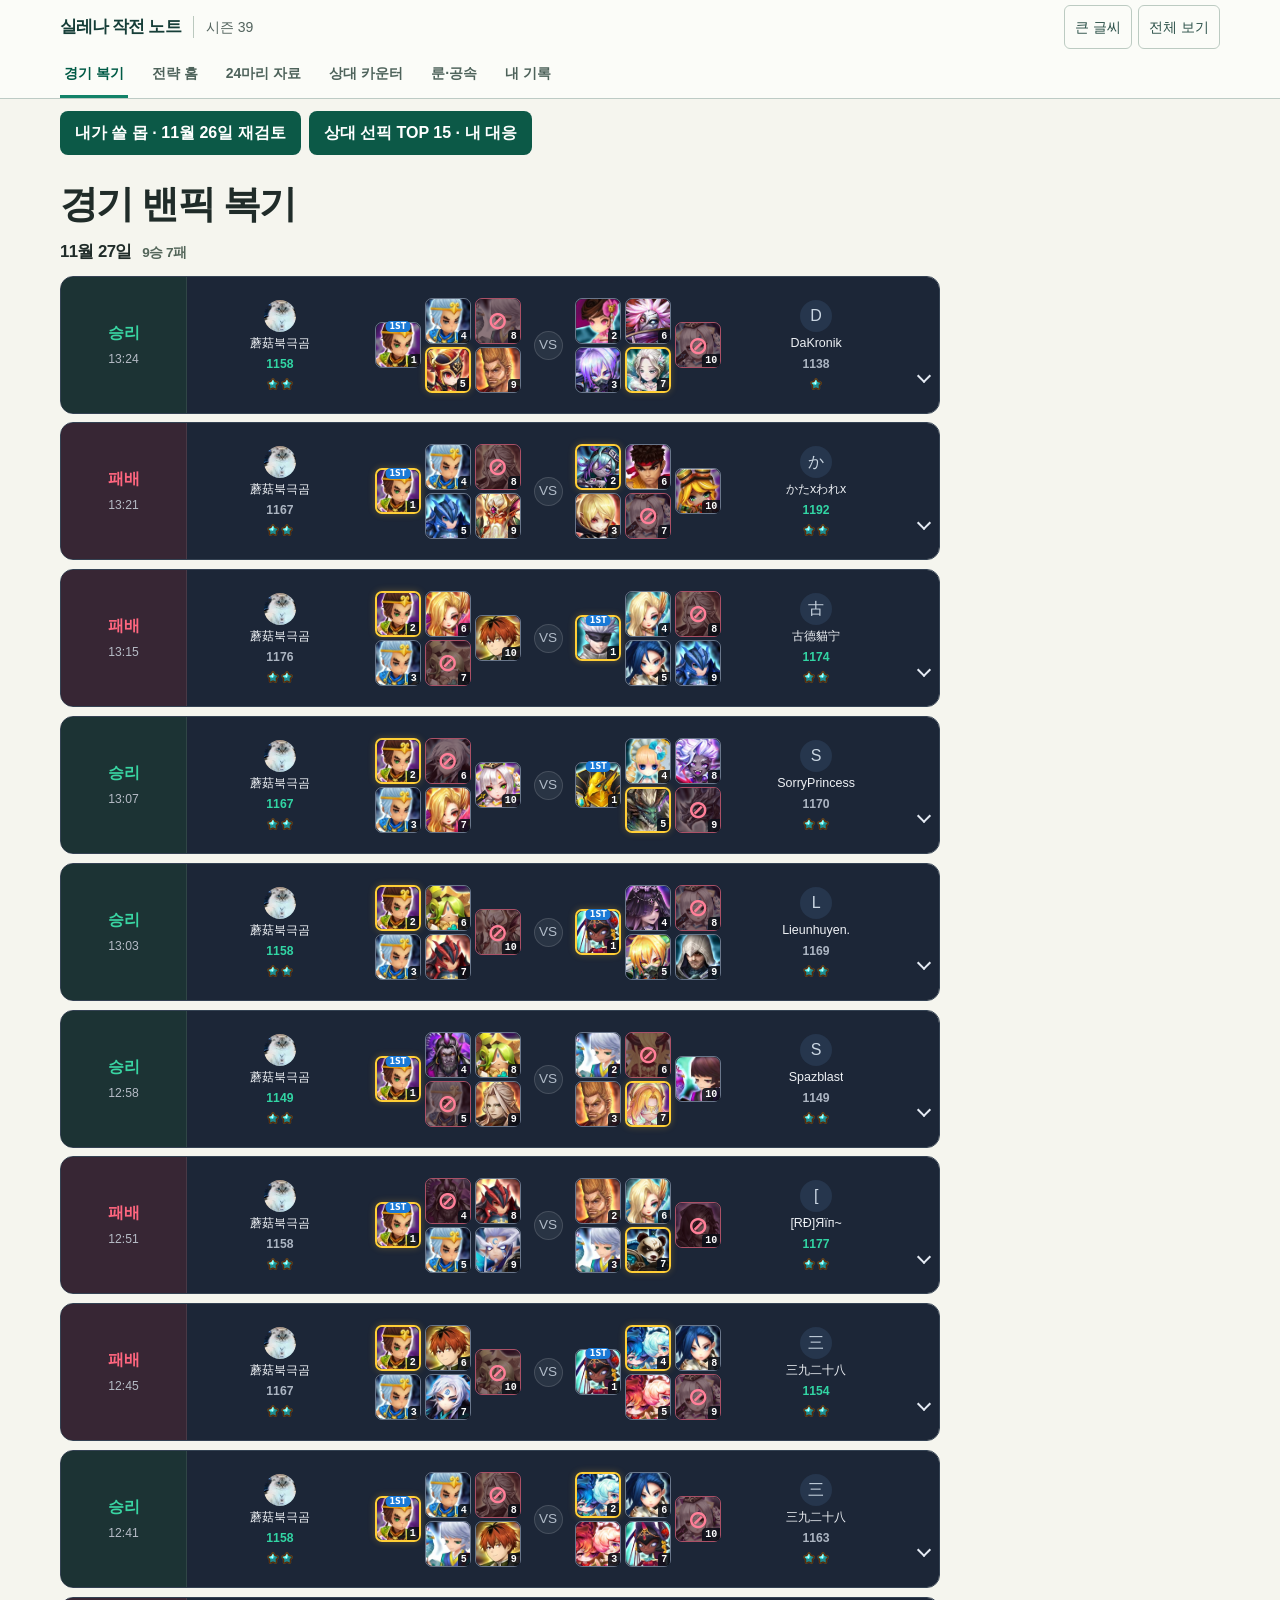
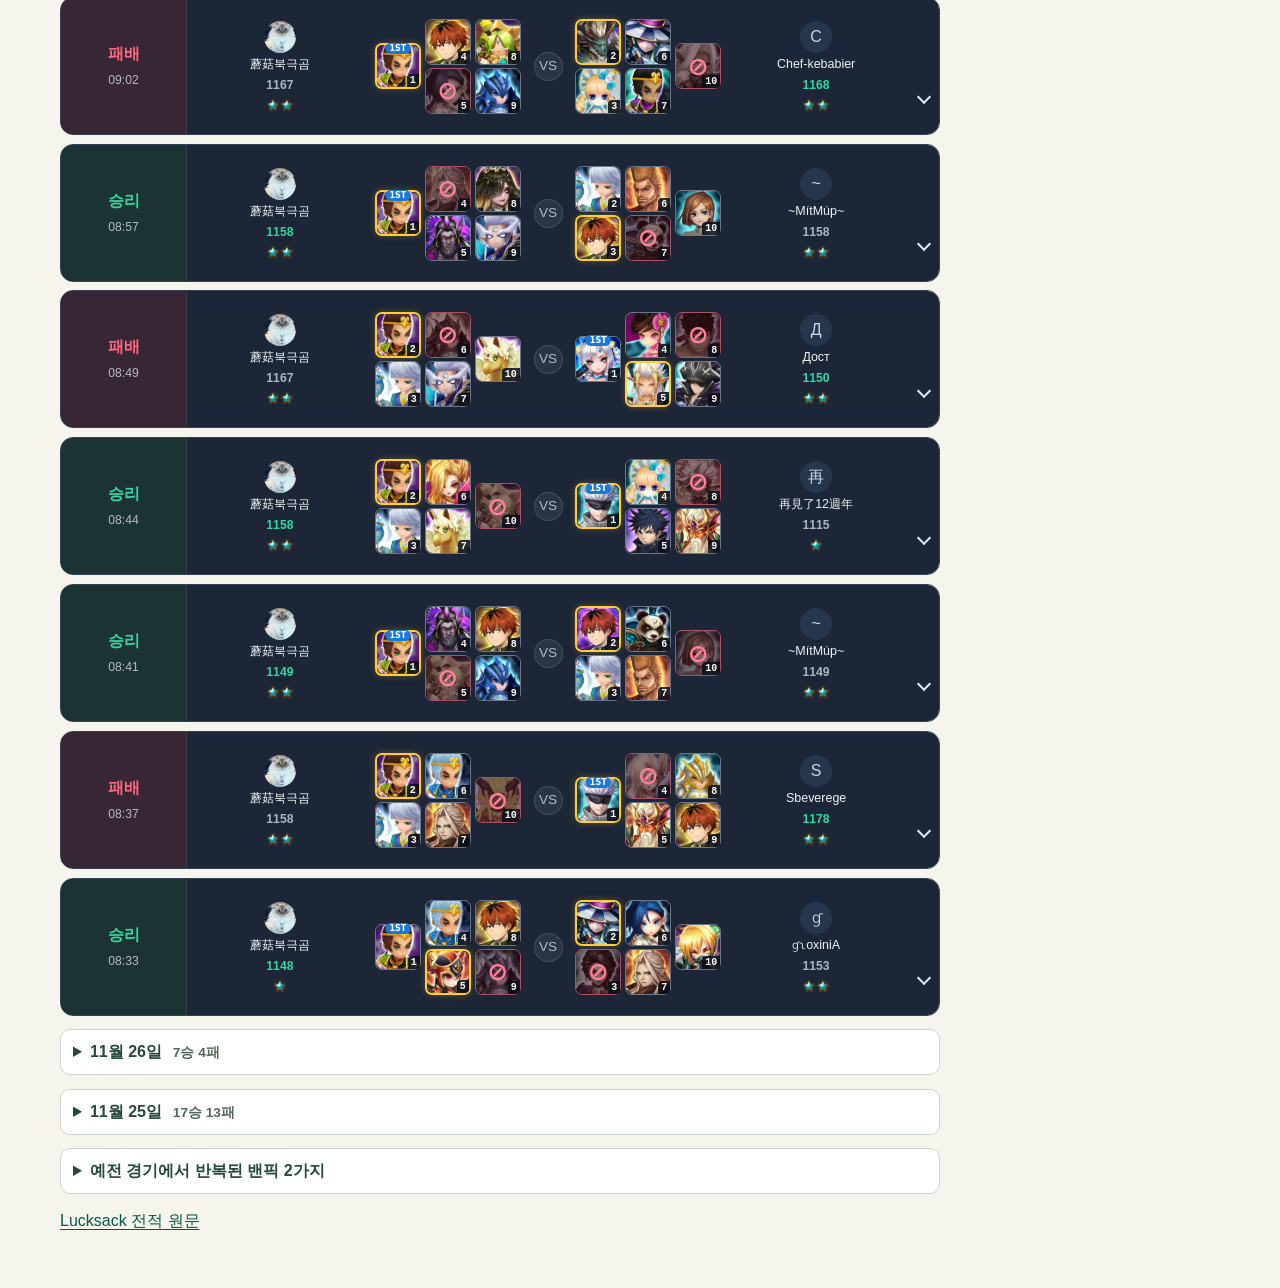
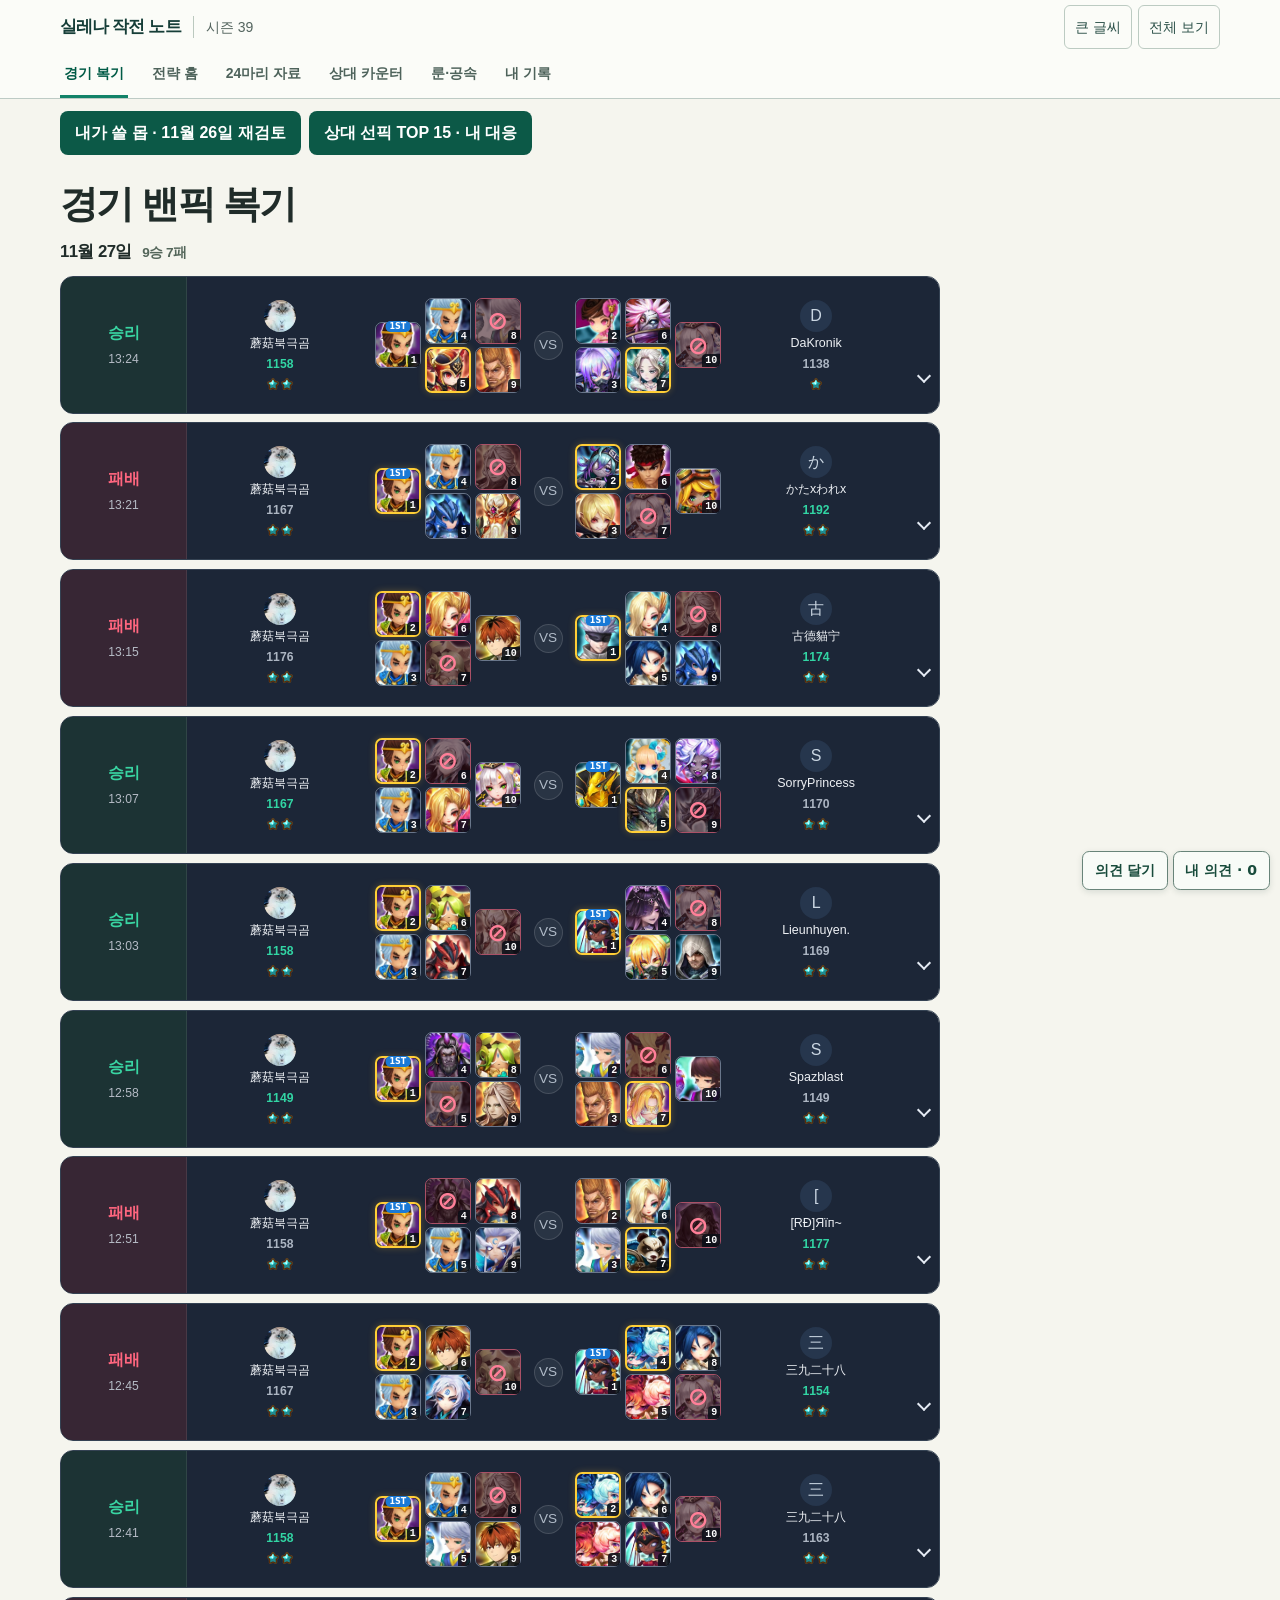
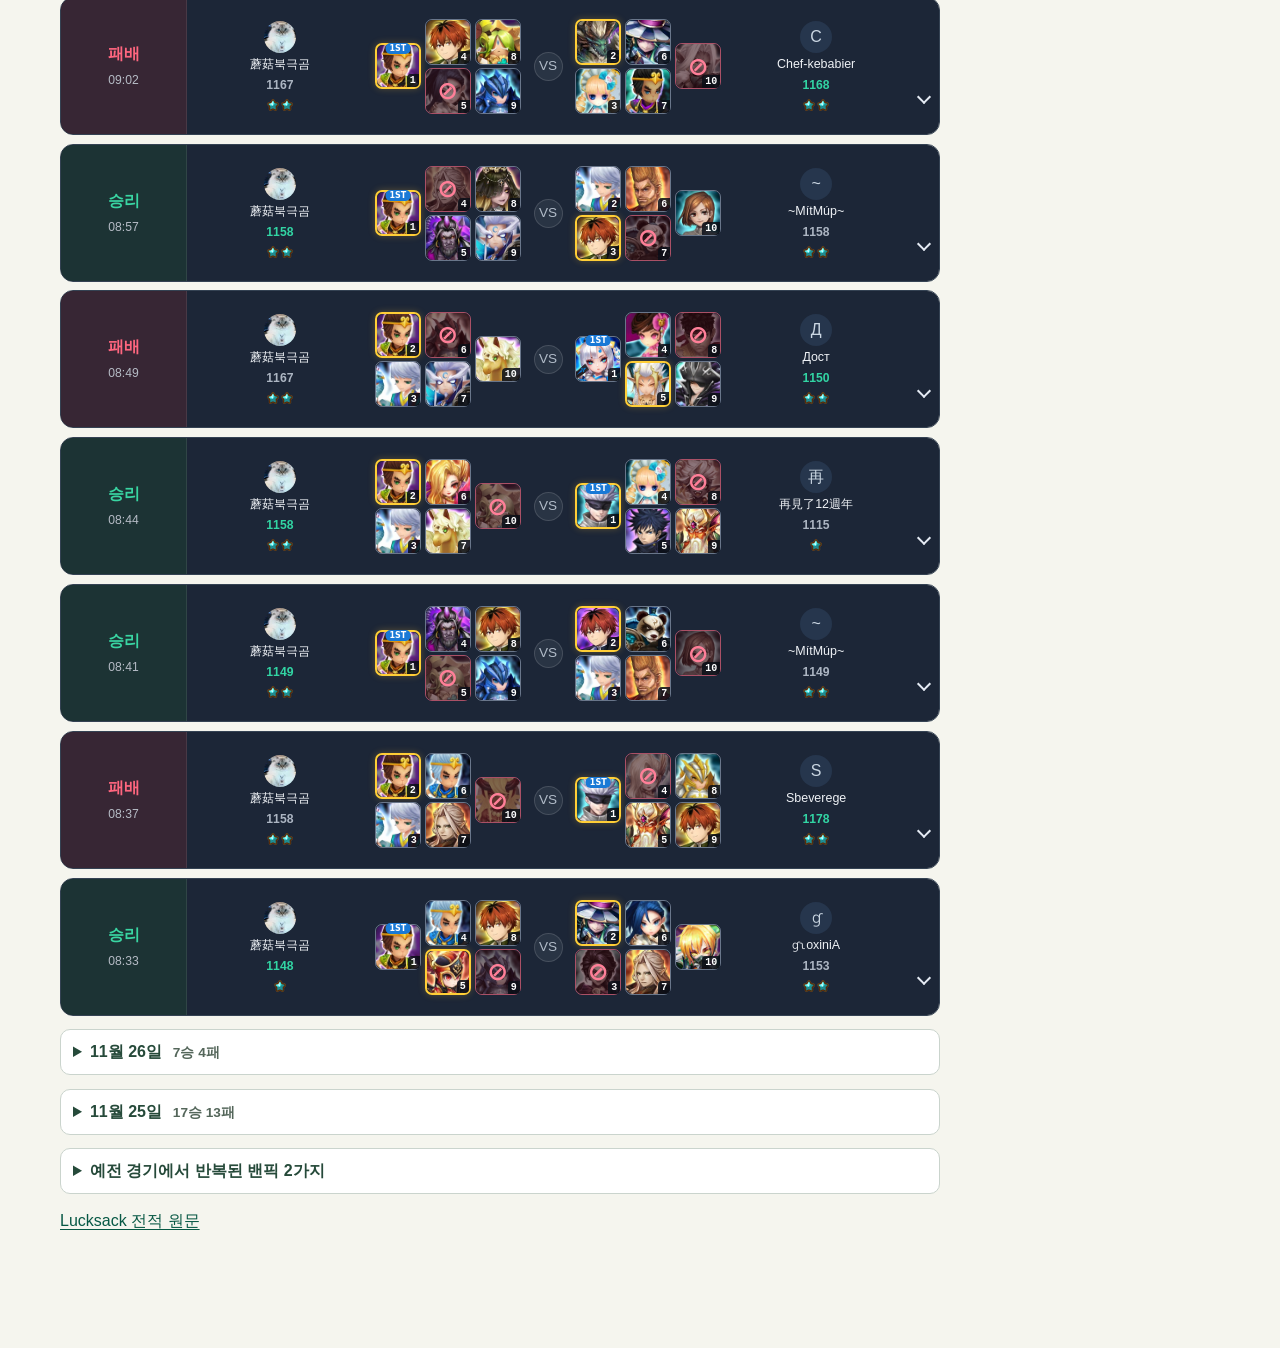
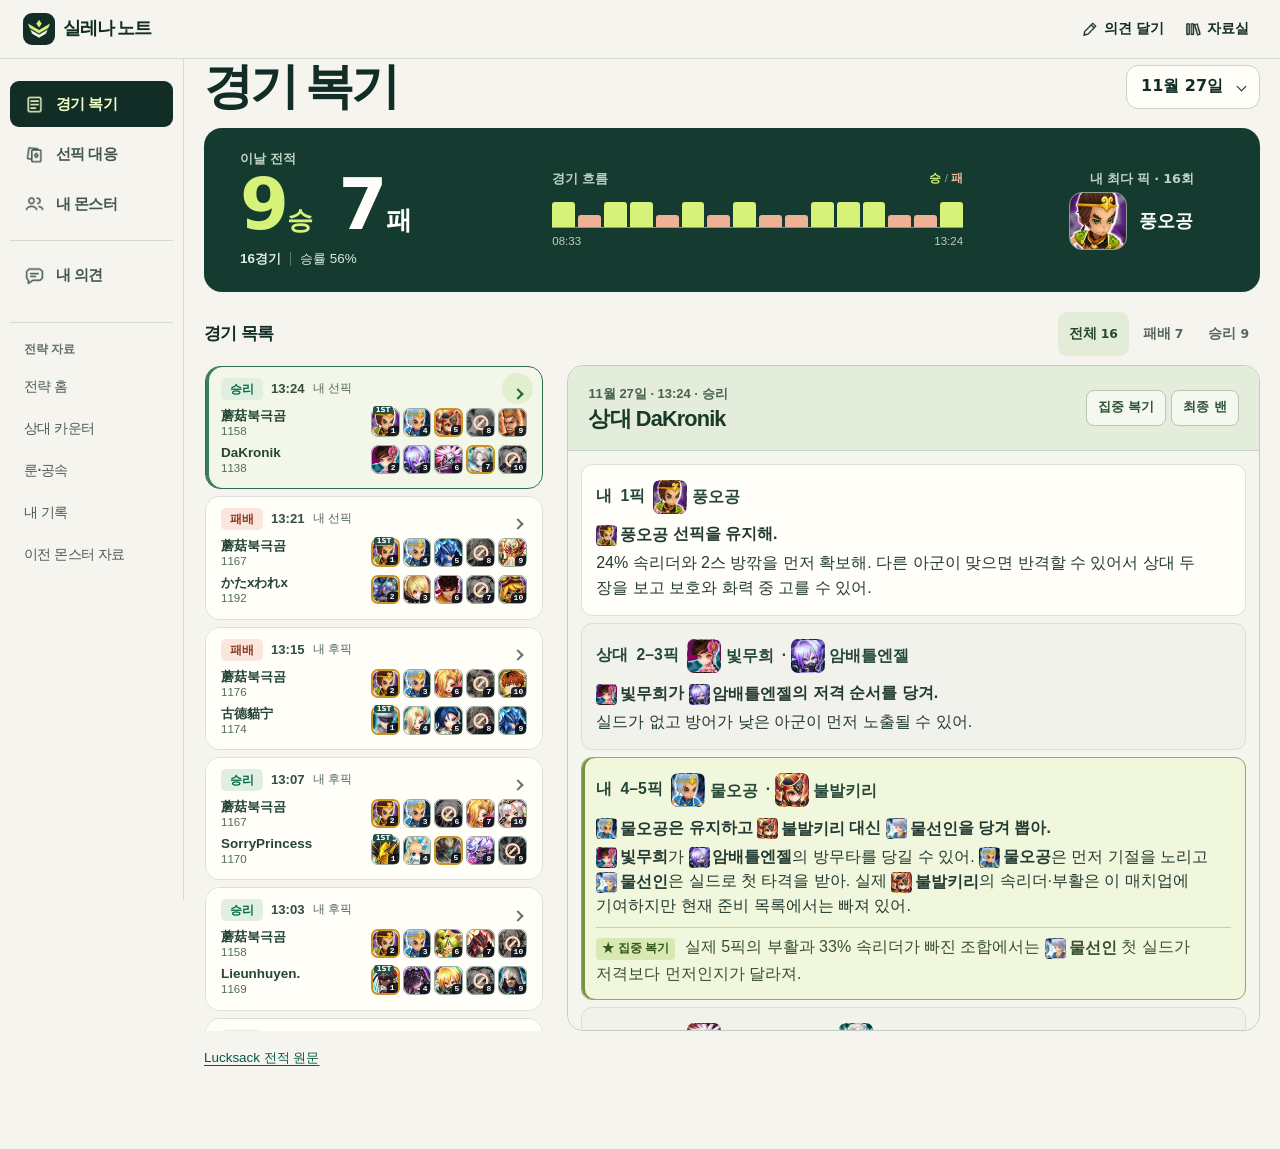
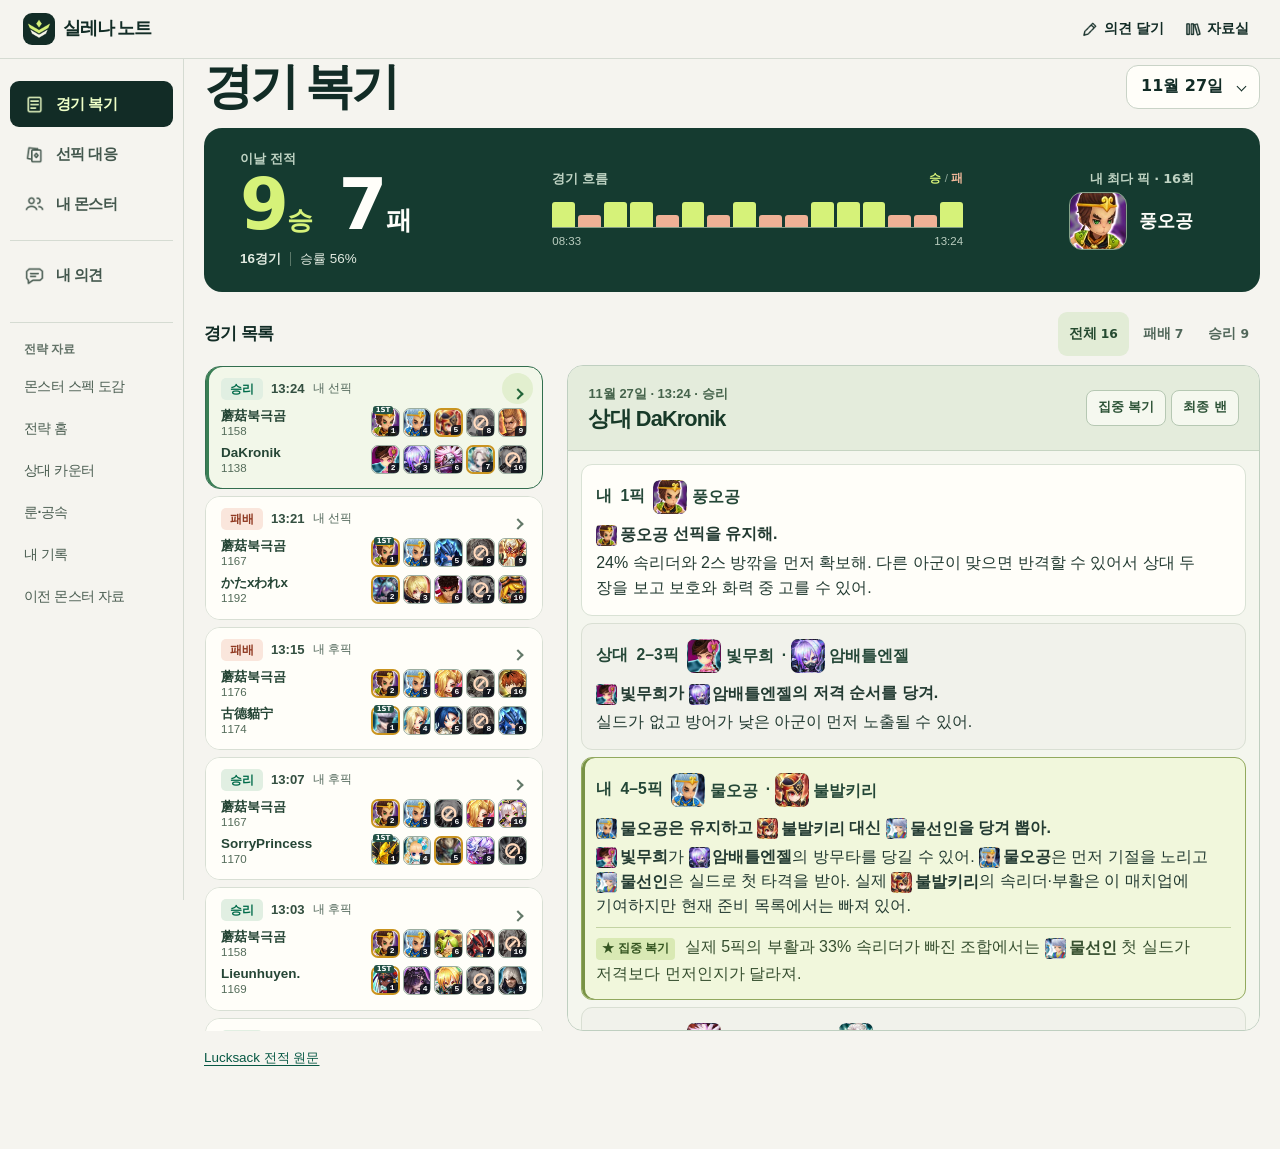
